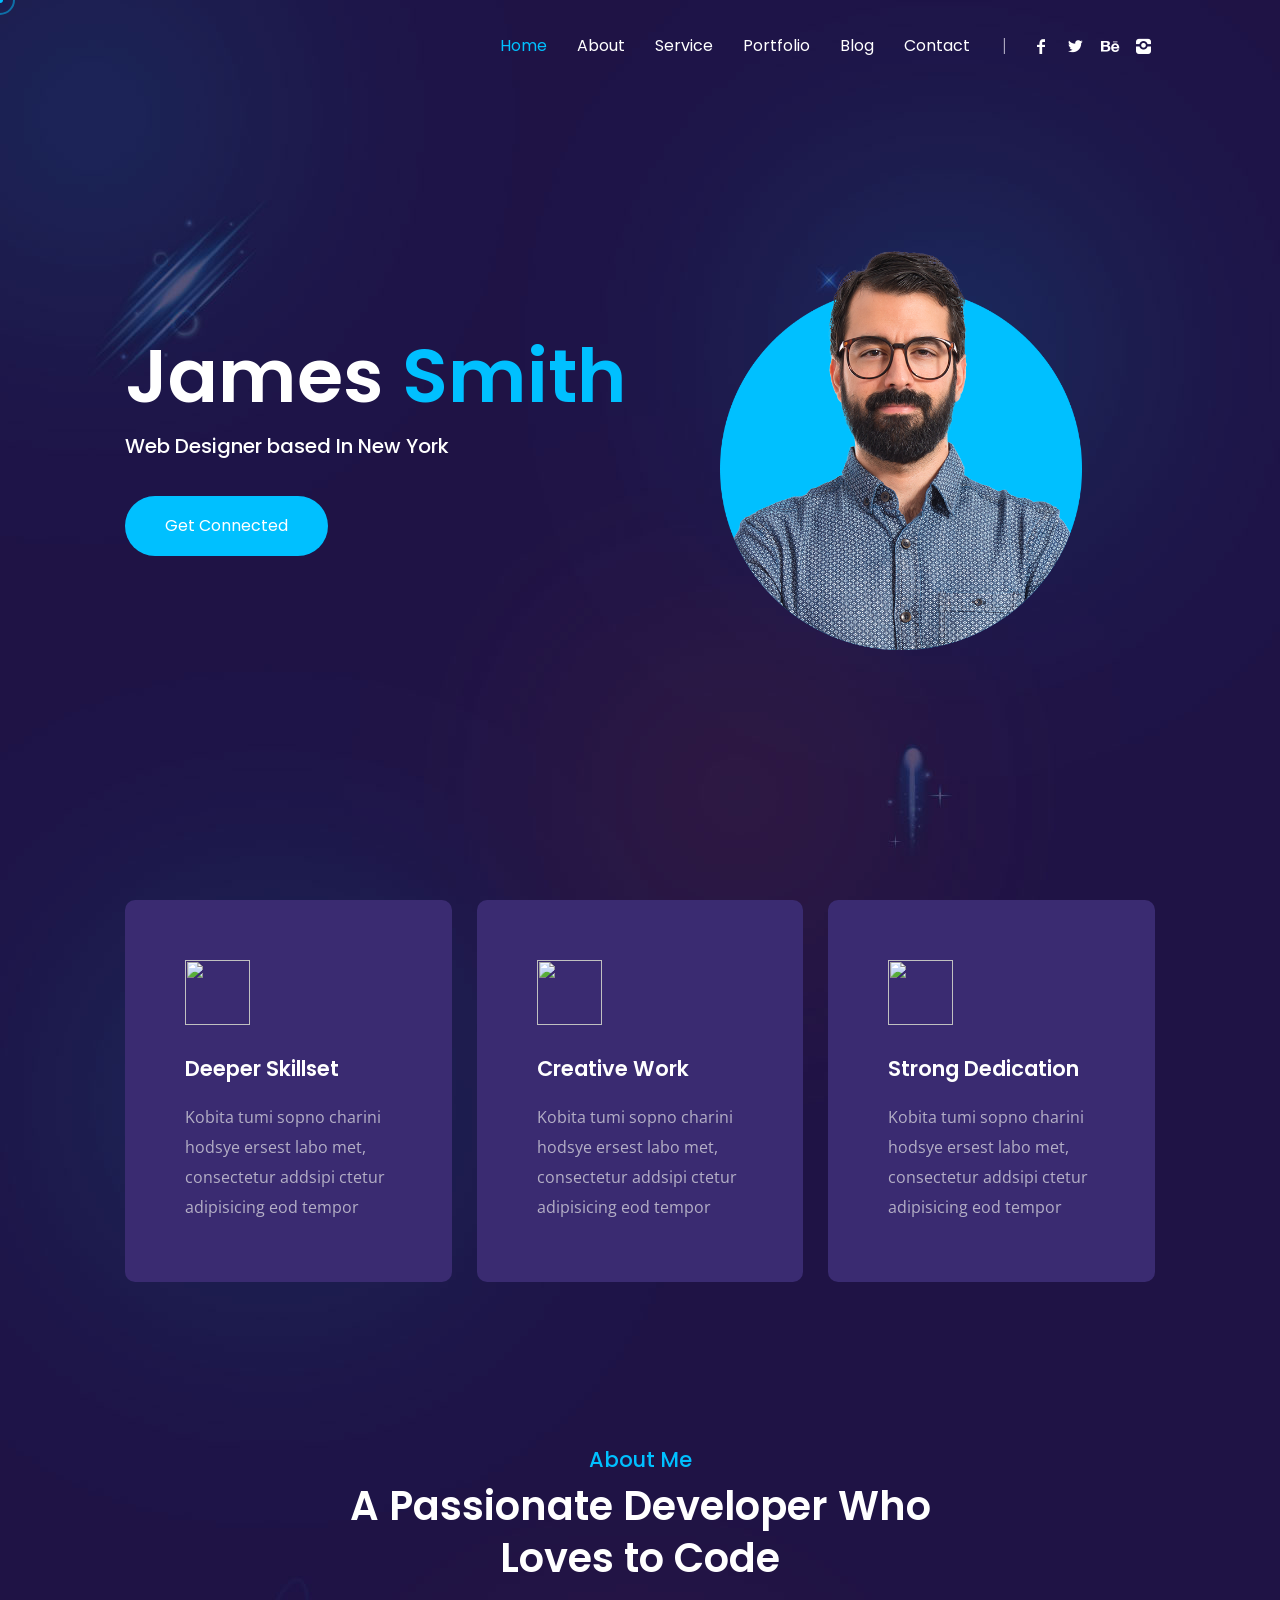
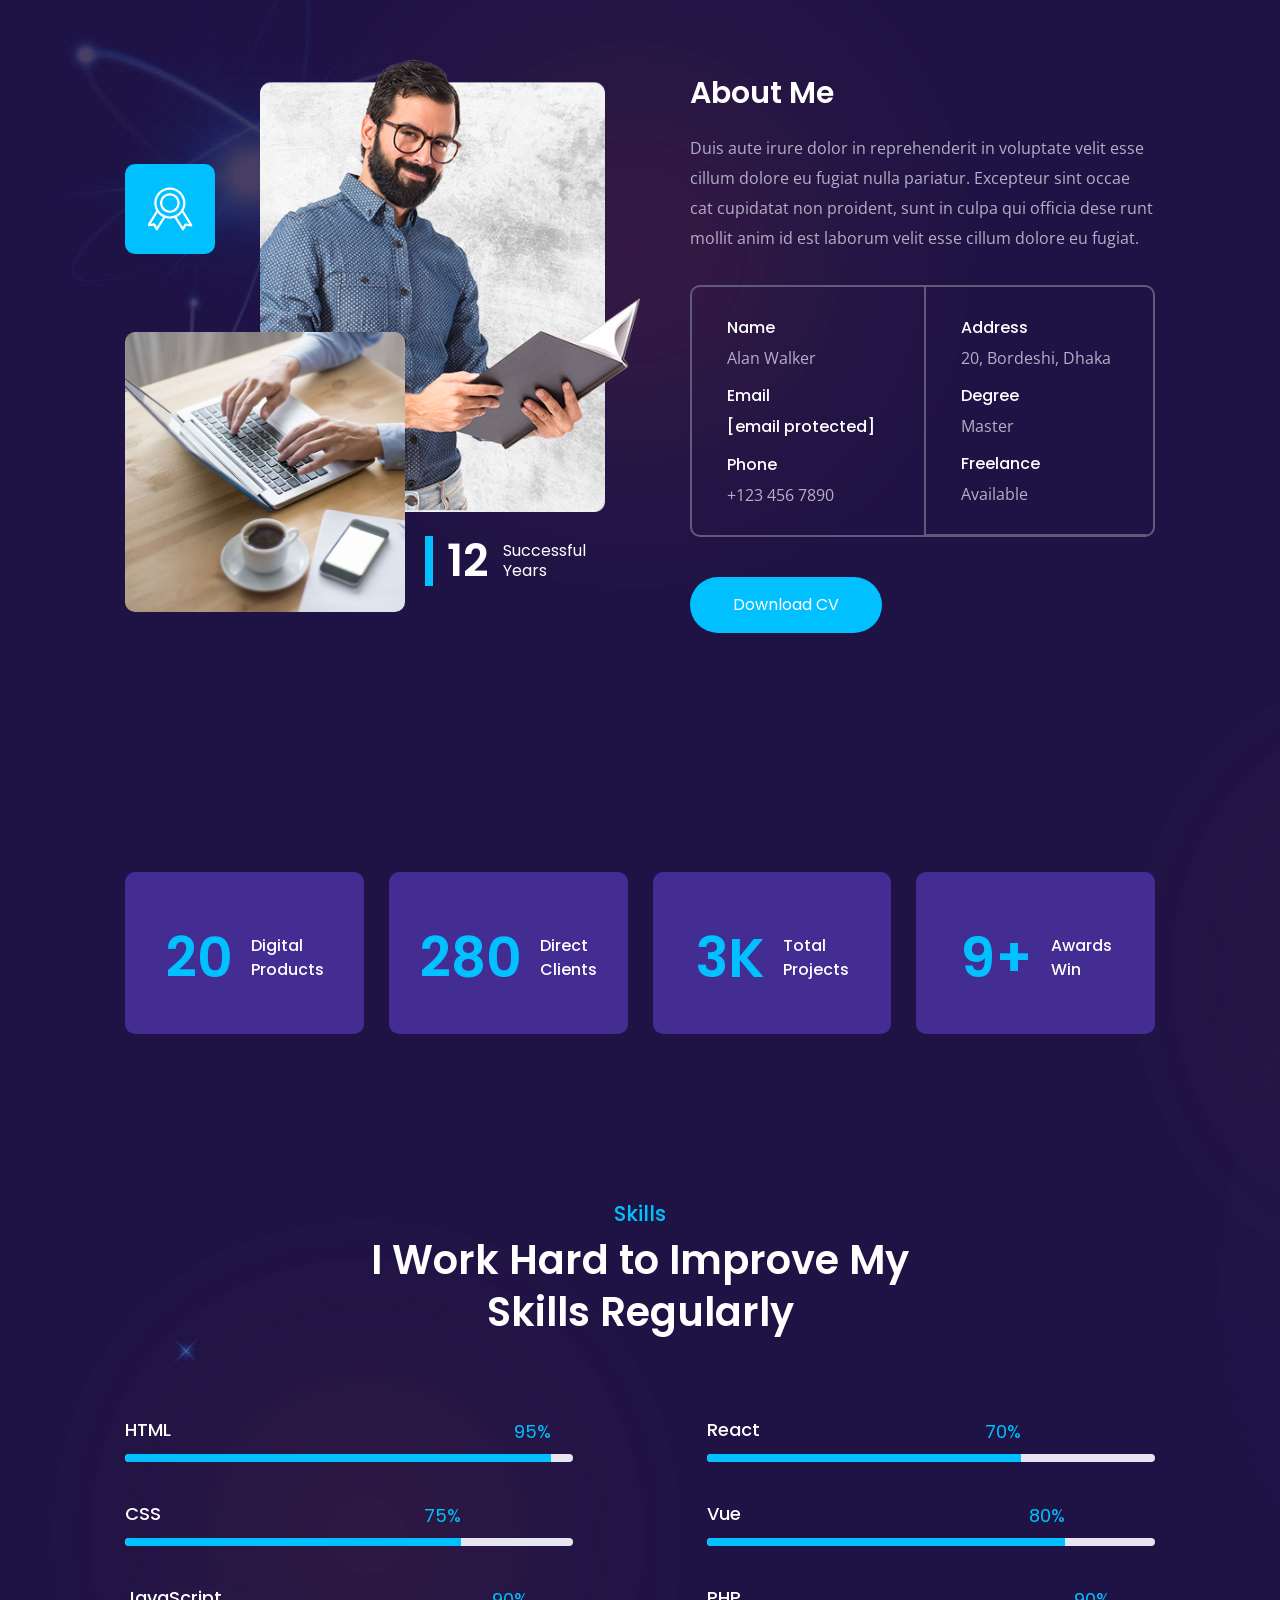
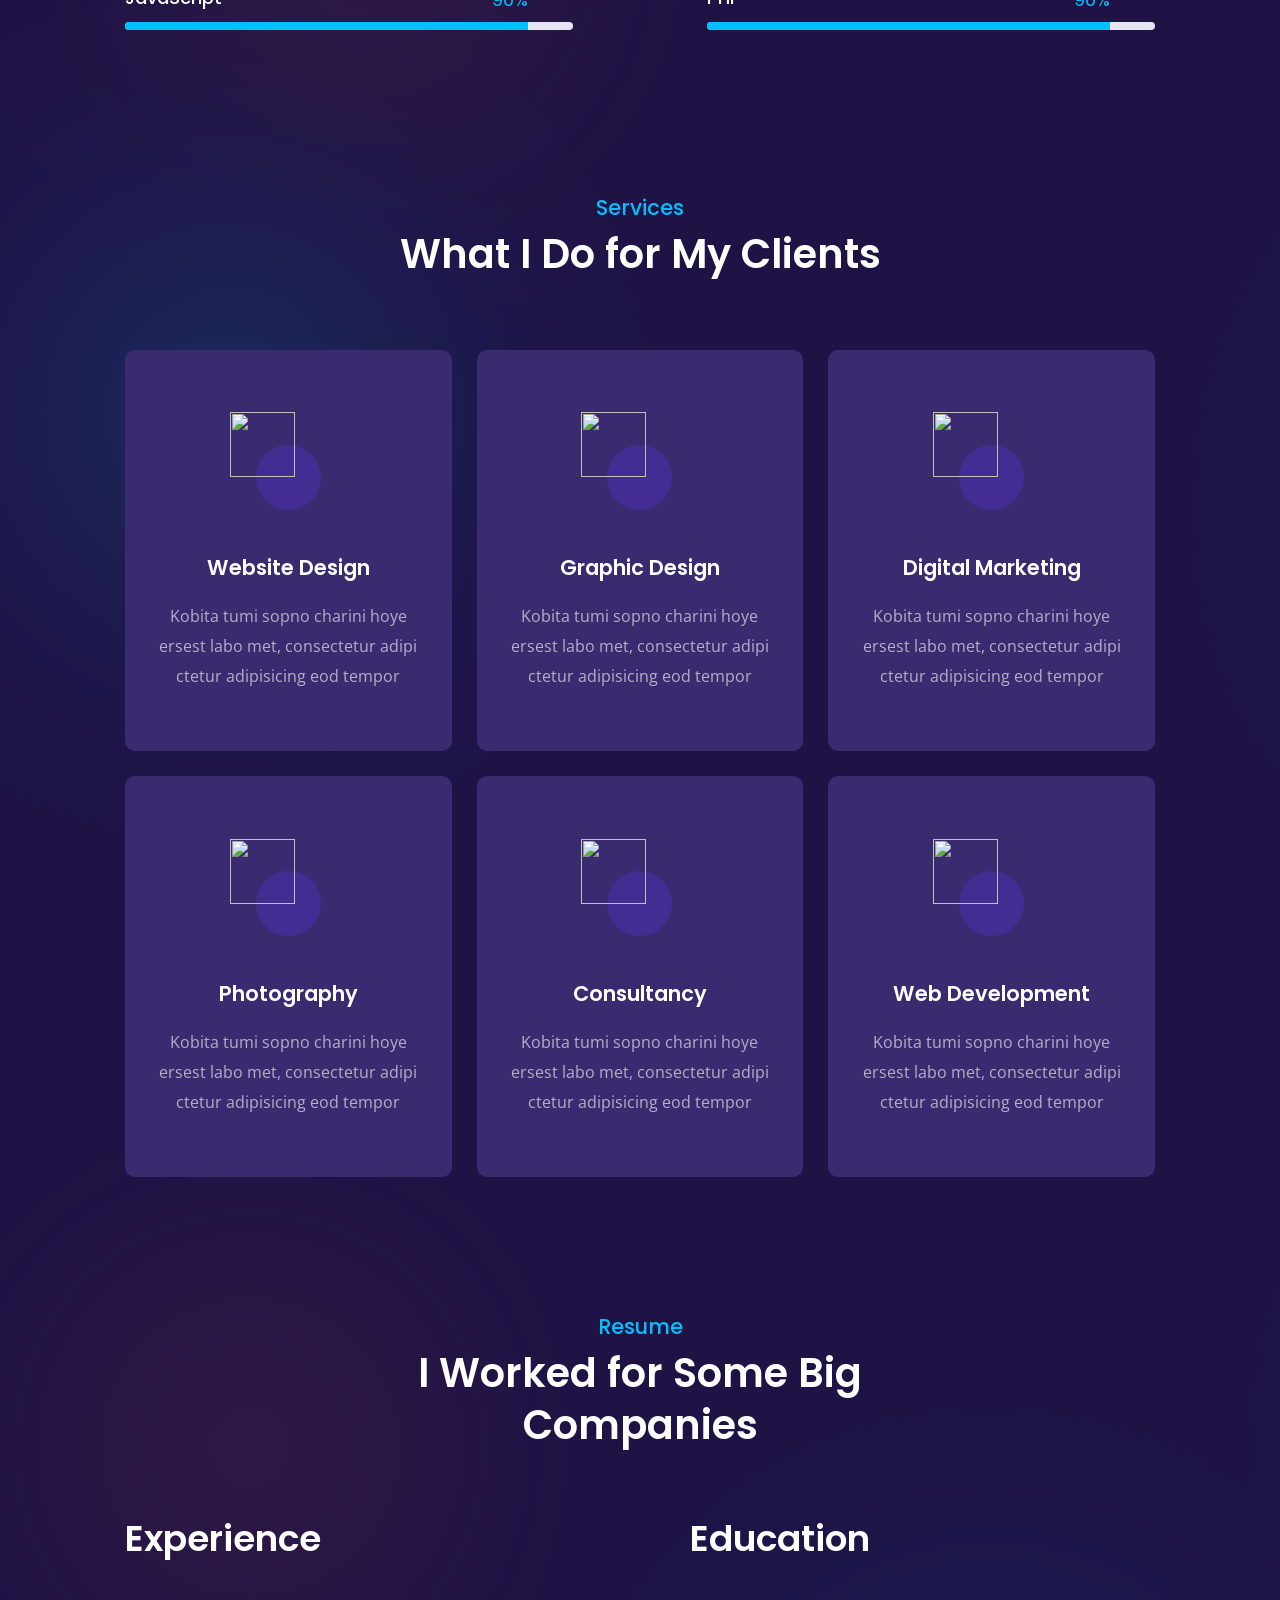
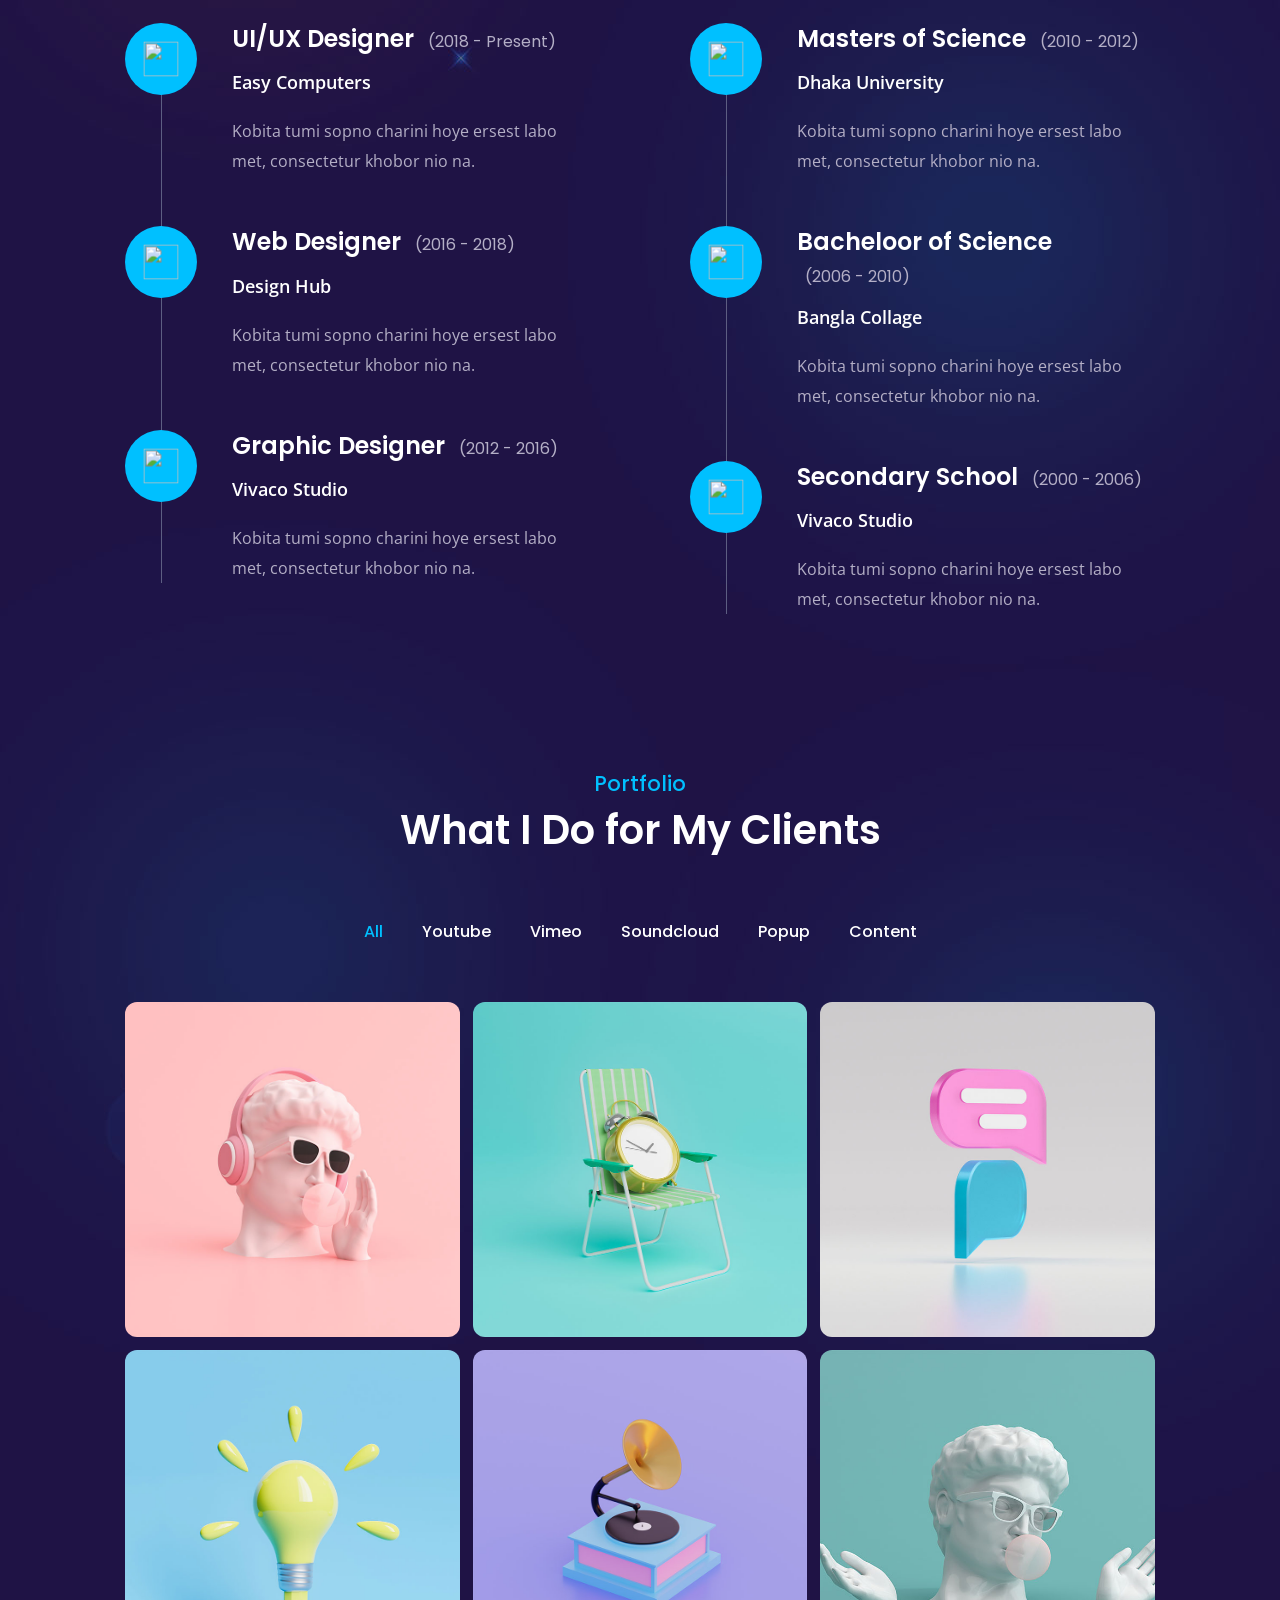
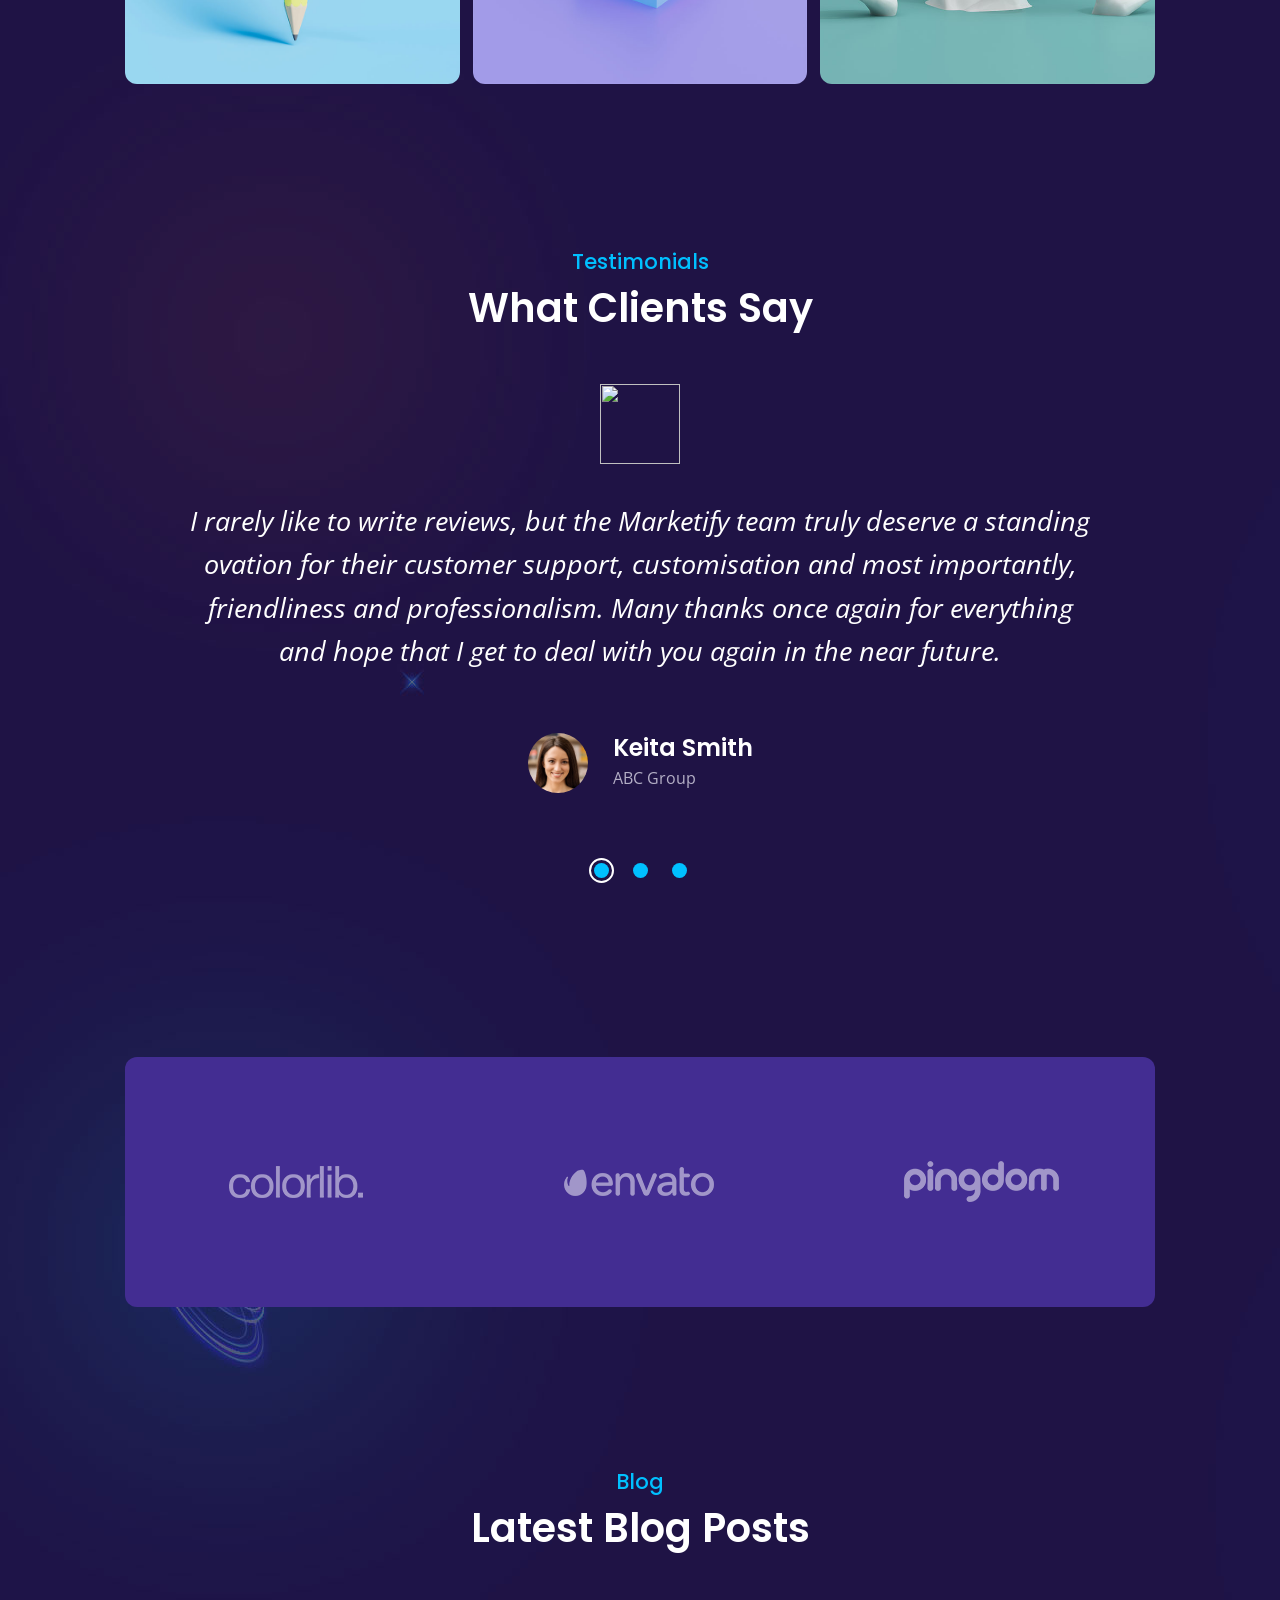
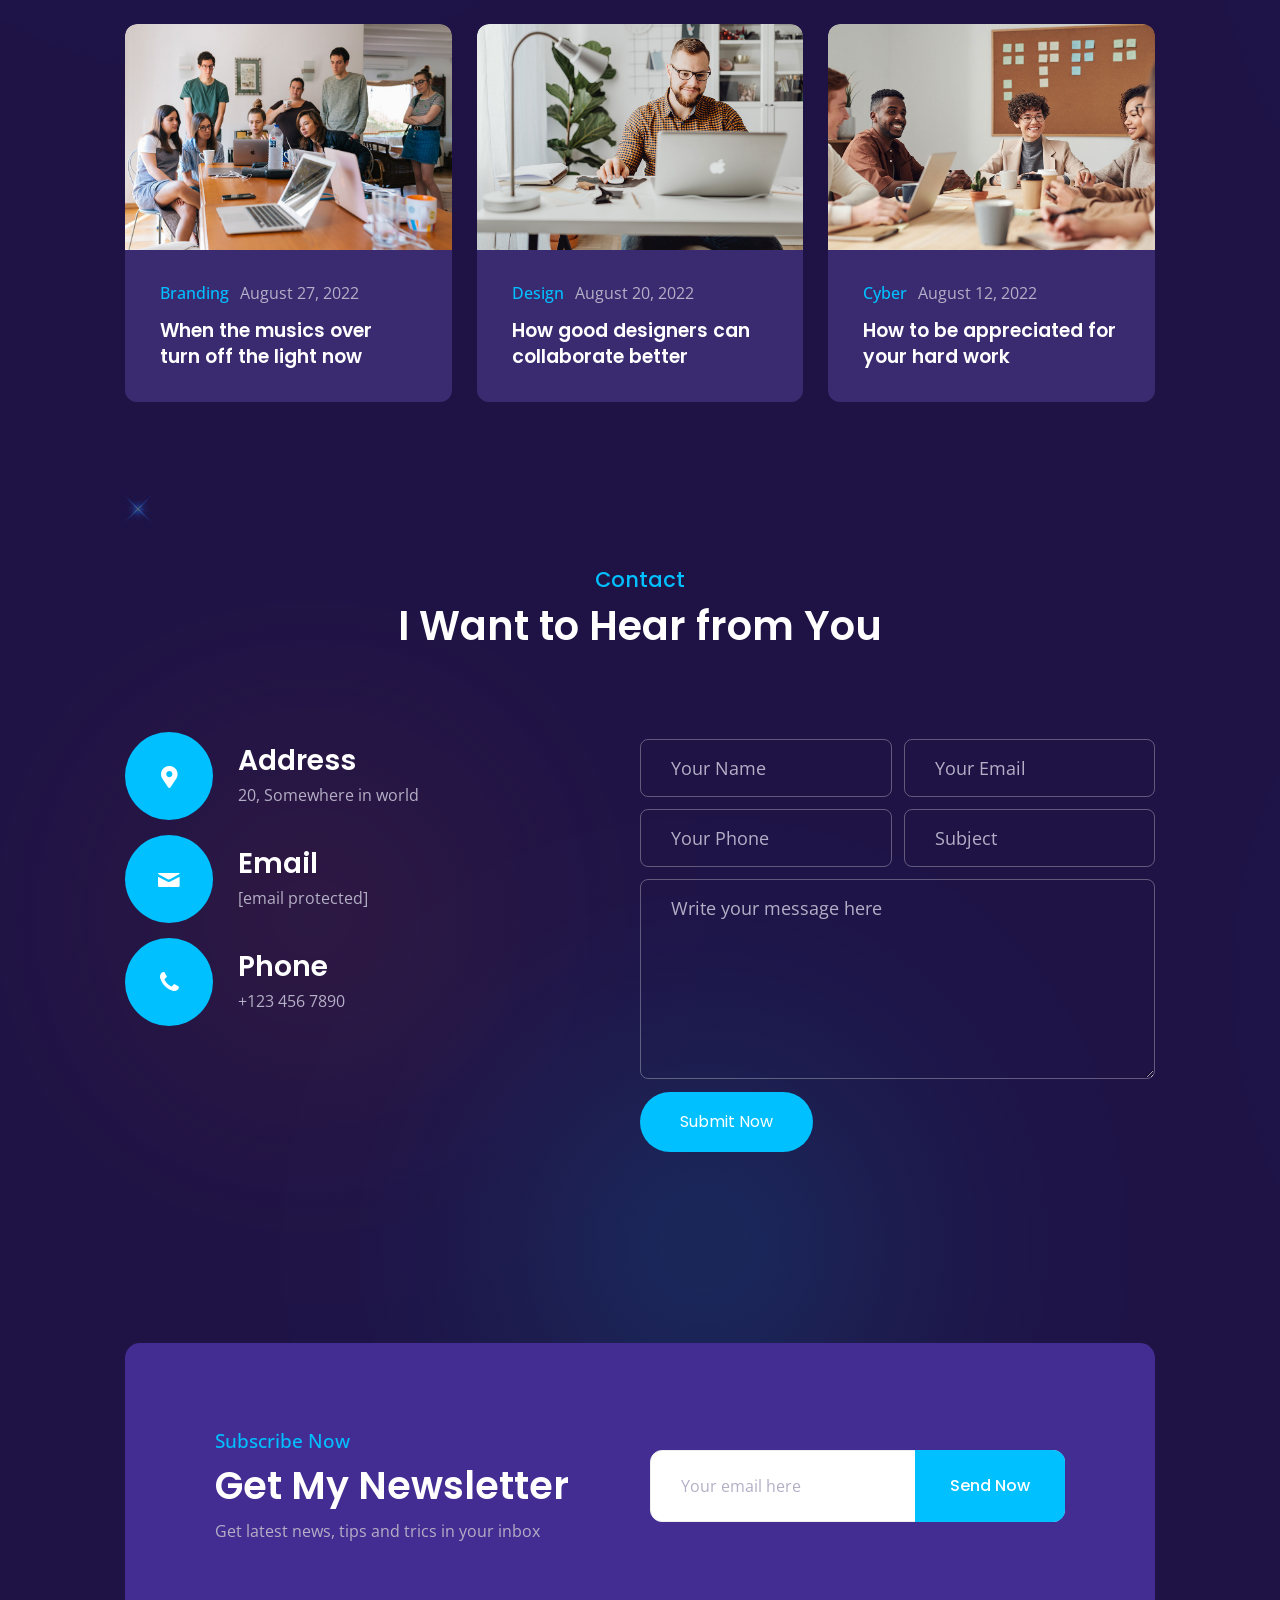
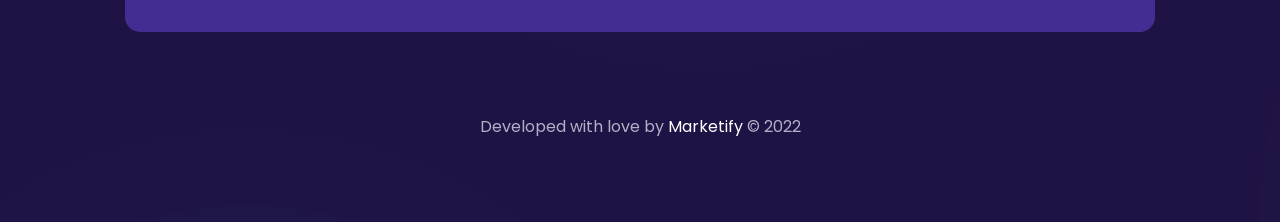
==== index.html @ 2216ce73 "initial project" ====
<!DOCTYPE html>
<!--[if lt IE 7 ]><html class="ie ie6" lang="en"> <![endif]-->
<!--[if IE 7 ]><html class="ie ie7" lang="en"> <![endif]-->
<!--[if IE 8 ]><html class="ie ie8" lang="en"> <![endif]-->
<!--[if (gte IE 9)|!(IE)]><!--><html lang="en"> <!--<![endif]-->

<!-- Mirrored from marketifythemes.net/html/foliox/ by HTTrack Website Copier/3.x [XR&CO'2014], Fri, 09 Dec 2022 00:40:22 GMT -->
<head>
<meta http-equiv="Content-Type" content="text/html; charset=utf-8" />
<meta name="description" content="Name of your web site">
<meta name="author" content="Marketify">
<meta name="viewport" content="width=device-width, initial-scale=1, maximum-scale=1">
<title>Foliox</title>

<link href="https://fonts.googleapis.com/css2?family=Poppins:ital,wght@0,100;0,200;0,300;0,400;0,500;0,600;0,700;0,800;0,900;1,100;1,200;1,300;1,400;1,500;1,600;1,700;1,800;1,900&amp;display=swap" rel="stylesheet">
<link href="https://fonts.googleapis.com/css2?family=Open+Sans:ital,wght@0,300;0,400;0,500;0,600;0,700;0,800;1,300;1,400;1,500;1,600;1,700;1,800&amp;display=swap" rel="stylesheet">
<link rel="stylesheet" type="text/css" href="css/plugins.css" />
<link rel="stylesheet" type="text/css" href="css/style.css" />
<!--[if lt IE 9]> <script type="text/javascript" src="js/modernizr.custom.js"></script> <![endif]-->

</head>
<body>

<div id="preloader">
<div class="loader_line"></div>
</div>


<div class="foliox_tm_all_wrap" data-magic-cursor="show">

<div class="foliox_tm_mobile_menu">
<div class="mobile_menu_inner">
<div class="mobile_in">
<div class="logo">
<a href="#"><img src="img/logo/logo.png" alt="" /></a>
</div>
<div class="trigger">
<div class="hamburger hamburger--slider">
<div class="hamburger-box">
<div class="hamburger-inner"></div>
</div>
</div>
</div>
</div>
</div>
<div class="dropdown">
<div class="dropdown_inner">
<ul class="anchor_nav">
<li class="current"><a href="#home">Home</a></li>
<li><a href="#about">About</a></li>
<li><a href="#portfolio">Portfolio</a></li>
<li><a href="#service">Service</a></li>
<li><a href="#blog">Blog</a></li>
<li><a href="#contact">Contact</a></li>
</ul>
</div>
</div>
</div>


<div class="foliox_tm_header">
<div class="container">
<div class="inner">
<div class="logo">
<a class="anchor" href="#home"><img src="img/logo/logo.png" alt="" /></a>
</div>
<div class="details">
<div class="menu">
<ul class="anchor_nav">
<li class="current"><a href="#home">Home</a></li>
<li><a href="#about">About</a></li>
<li><a href="#service">Service</a></li>
<li><a href="#portfolio">Portfolio</a></li>
<li><a href="#blog">Blog</a></li>
<li><a href="#contact">Contact</a></li>
</ul>
</div>
<div class="social">
<ul>
<li><a href="#"><i class="icon-facebook-1"></i></a></li>
<li><a href="#"><i class="icon-twitter-1"></i></a></li>
<li><a href="#"><i class="icon-behance-2"></i></a></li>
<li><a href="#"><i class="icon-instagram-1"></i></a></li>
</ul>
</div>
</div>
</div>
</div>
</div>


<div class="foliox_tm_section" id="home">
<div class="foliox_tm_hero">
<div class="container">
<div class="content">
<div class="left">
<h3 class="name">James <span>Smith</span></h3>
<p class="job">Web Designer based In New York</p>
<div class="foliox_tm_button">
<a class="anchor" href="#contact"><span>Get Connected</span></a>
</div>
</div>
<div class="right">
<img class="tilt-effect" src="img/hero/avatar.png" alt="" />
</div>
</div>
</div>
</div>
</div>


<div class="foliox_tm_section">
<div class="foliox_tm_features">
<div class="container">
<div class="list">
<ul>
<li class="wow fadeInUp" data-wow-duration="1s">
<div class="list_inner tilt-effect">
<img class="svg" src="img/svg/setting.svg" alt="" />
<h3 class="title">Deeper Skillset</h3>
<p class="text">Kobita tumi sopno charini hodsye ersest labo met, consectetur addsipi ctetur adipisicing eod tempor</p>
</div>
</li>
<li class="wow fadeInUp" data-wow-duration="1s" data-wow-delay="0.2s">
<div class="list_inner tilt-effect">
<img class="svg" src="img/svg/case.svg" alt="" />
<h3 class="title">Creative Work</h3>
<p class="text">Kobita tumi sopno charini hodsye ersest labo met, consectetur addsipi ctetur adipisicing eod tempor</p>
</div>
</li>
<li class="wow fadeInUp" data-wow-duration="1s" data-wow-delay="0.4s">
<div class="list_inner tilt-effect">
<img class="svg" src="img/svg/diamond.svg" alt="" />
<h3 class="title">Strong Dedication</h3>
<p class="text">Kobita tumi sopno charini hodsye ersest labo met, consectetur addsipi ctetur adipisicing eod tempor</p>
</div>
</li>
</ul>
</div>
</div>
</div>
</div>


<div class="foliox_tm_section" id="about">
<div class="foliox_tm_about">
<div class="container">
<div class="foliox_tm_main_title">
<span>About Me</span>
<h3>A Passionate Developer Who Loves to Code</h3>
</div>
<div class="wrapper">
<div class="left">
<div class="big_image">
<img class="tilt-effect" src="img/about/1.png" alt="" />
<div class="small_image">
<div class="in">
<img src="img/thumbs/1-1.jpg" alt="" />
<div class="main tilt-effect" data-img-url="img/about/2.jpg"></div>
</div>
</div>
<span class="badge"><img class="svg" src="img/svg/ribbon.svg" alt="" /></span>
<div class="experience">
<div class="inner">
<h3>12</h3>
<span>Successful<br />Years</span>
</div>
</div>
</div>
</div>
<div class="right">
<h3 class="title">About Me</h3>
<p class="text">Duis aute irure dolor in reprehenderit in voluptate velit esse cillum dolore eu fugiat nulla pariatur. Excepteur sint occae cat cupidatat non proident, sunt in culpa qui officia dese runt mollit anim id est laborum velit esse cillum dolore eu fugiat.</p>
<div class="list">
<ul>
<li>
<ul class="item">
<li>
<span>Name</span>
<p>Alan Walker</p>
</li>
<li>
<span>Email</span>
<p><a href="#"><span class="__cf_email__" data-cfemail="29414c454546694f4645404651074a4644">[email&#160;protected]</span></a></p>
</li>
<li>
<span>Phone</span>
<p>+123 456 7890</p>
</li>
</ul>
</li>
<li>
<ul class="item">
<li>
<span>Address</span>
<p>20, Bordeshi, Dhaka</p>
</li>
<li>
<span>Degree</span>
<p>Master</p>
</li>
<li>
<span>Freelance</span>
<p>Available</p>
</li>
</ul>
</li>
</ul>
</div>
<div class="foliox_tm_button">
<a href="img/cv/1.jpg" download><span>Download CV</span></a>
</div>
</div>
</div>
</div>
</div>
</div>


<div class="foliox_tm_section">
<div class="foliox_tm_counter">
<div class="container">
<div class="counter_list">
<ul>
<li>
<div class="list_inner tilt-effect">
<h3><span class="tm_counter" data-from="0" data-to="20" data-speed="2000">0</span></h3>
<span class="title">Digital Products</span>
</div>
</li>
<li>
<div class="list_inner tilt-effect">
<h3><span class="tm_counter" data-from="0" data-to="280" data-speed="2000">0</span></h3>
<span class="title">Direct Clients</span>
</div>
</li>
<li>
<div class="list_inner tilt-effect">
<h3><span class="tm_counter" data-from="0" data-to="3" data-speed="2000">0</span>K</h3>
<span class="title">Total Projects</span>
</div>
</li>
<li>
<div class="list_inner tilt-effect">
<h3><span class="tm_counter" data-from="0" data-to="9" data-speed="2000">0</span>+</h3>
<span class="title">Awards Win</span>
</div>
</li>
</ul>
</div>
</div>
</div>
</div>


<div class="foliox_tm_section">
<div class="foliox_tm_skills">
<div class="container">
<div class="foliox_tm_main_title">
<span>Skills</span>
<h3>I Work Hard to Improve My Skills Regularly</h3>
</div>
<div class="list">
<div class="left">
<div class="dodo_progress wow fadeInUp" data-wow-duration="1s">
<div class="progress_inner" data-value="95">
<span><span class="label">HTML</span><span class="number">95%</span></span>
<div class="background"><div class="bar"><div class="bar_in"></div></div></div>
</div>
<div class="progress_inner" data-value="75">
<span><span class="label">CSS</span><span class="number">75%</span></span>
<div class="background"><div class="bar"><div class="bar_in"></div></div></div>
</div>
<div class="progress_inner" data-value="90">
<span><span class="label">JavaScript</span><span class="number">90%</span></span>
<div class="background"><div class="bar"><div class="bar_in"></div></div></div>
</div>
</div>
</div>
<div class="right">
<div class="dodo_progress wow fadeInUp" data-wow-duration="1s">
<div class="progress_inner" data-value="70">
<span><span class="label">React</span><span class="number">70%</span></span>
<div class="background"><div class="bar"><div class="bar_in"></div></div></div>
</div>
<div class="progress_inner" data-value="80">
<span><span class="label">Vue</span><span class="number">80%</span></span>
<div class="background"><div class="bar"><div class="bar_in"></div></div></div>
</div>
<div class="progress_inner" data-value="90">
<span><span class="label">PHP</span><span class="number">90%</span></span>
<div class="background"><div class="bar"><div class="bar_in"></div></div></div>
</div>
</div>
</div>
</div>
</div>
</div>
</div>


<div class="foliox_tm_section" id="service">
<div class="foliox_tm_services">
<div class="container">
<div class="foliox_tm_main_title">
<span>Services</span>
<h3>What I Do for My Clients</h3>
</div>
<div class="list">
<ul>
<li class="wow fadeInUp" data-wow-duration="1s">
<div class="list_inner tilt-effect">
<span class="icon"><img class="svg" src="img/svg/monitor.svg" alt="" /></span>
<h3 class="title">Website Design</h3>
<p class="text">Kobita tumi sopno charini hoye ersest labo met, consectetur adipi ctetur adipisicing eod tempor</p>
</div>
</li>
<li class="wow fadeInUp" data-wow-duration="1s" data-wow-delay="0.2s">
<div class="list_inner tilt-effect">
<span class="icon"><img class="svg" src="img/svg/anchor.svg" alt="" /></span>
<h3 class="title">Graphic Design</h3>
<p class="text">Kobita tumi sopno charini hoye ersest labo met, consectetur adipi ctetur adipisicing eod tempor</p>
</div>
</li>
<li class="wow fadeInUp" data-wow-duration="1s" data-wow-delay="0.4s">
<div class="list_inner tilt-effect">
<span class="icon"><img class="svg" src="img/svg/bar.svg" alt="" /></span>
<h3 class="title">Digital Marketing</h3>
<p class="text">Kobita tumi sopno charini hoye ersest labo met, consectetur adipi ctetur adipisicing eod tempor</p>
</div>
</li>
<li class="wow fadeInUp" data-wow-duration="1s">
<div class="list_inner tilt-effect">
<span class="icon"><img class="svg" src="img/svg/aim.svg" alt="" /></span>
<h3 class="title">Photography</h3>
<p class="text">Kobita tumi sopno charini hoye ersest labo met, consectetur adipi ctetur adipisicing eod tempor</p>
</div>
</li>
<li class="wow fadeInUp" data-wow-duration="1s" data-wow-delay="0.2s">
<div class="list_inner tilt-effect">
<span class="icon"><img class="svg" src="img/svg/avatar.svg" alt="" /></span>
<h3 class="title">Consultancy</h3>
<p class="text">Kobita tumi sopno charini hoye ersest labo met, consectetur adipi ctetur adipisicing eod tempor</p>
</div>
</li>
<li class="wow fadeInUp" data-wow-duration="1s" data-wow-delay="0.4s">
<div class="list_inner tilt-effect">
<span class="icon"><img class="svg" src="img/svg/code.svg" alt="" /></span>
<h3 class="title">Web Development</h3>
<p class="text">Kobita tumi sopno charini hoye ersest labo met, consectetur adipi ctetur adipisicing eod tempor</p>
</div>
</li>
</ul>
</div>
</div>
</div>
</div>


<div class="foliox_tm_section">
<div class="foliox_tm_resume">
<div class="container">
<div class="foliox_tm_main_title">
<span>Resume</span>
<h3>I Worked for Some Big Companies</h3>
</div>
<div class="wrapper">
<div class="left">
<div class="title">
<h3>Experience</h3>
</div>
<div class="resume_list">
<ul>
<li class="wow fadeInUp" data-wow-duration="1s">
<div class="list_inner">
<span class="icon"><img class="svg" src="img/svg/case-2.svg" alt="" /></span>
<div class="resume_title">
<h3>UI/UX Designer <span>(2018 - Present)</span></h3>
<span class="company">Easy Computers</span>
</div>
<p class="text">Kobita tumi sopno charini hoye ersest labo met, consectetur khobor nio na.</p>
</div>
</li>
<li class="wow fadeInUp" data-wow-duration="1s" data-wow-delay="0.2s">
<div class="list_inner">
<span class="icon"><img class="svg" src="img/svg/case-2.svg" alt="" /></span>
<div class="resume_title">
<h3>Web Designer <span>(2016 - 2018)</span></h3>
<span class="company">Design Hub</span>
</div>
<p class="text">Kobita tumi sopno charini hoye ersest labo met, consectetur khobor nio na.</p>
</div>
</li>
<li class="wow fadeInUp" data-wow-duration="1s" data-wow-delay="0.4s">
<div class="list_inner">
<span class="icon"><img class="svg" src="img/svg/case-2.svg" alt="" /></span>
<div class="resume_title">
<h3>Graphic Designer <span>(2012 - 2016)</span></h3>
<span class="company">Vivaco Studio</span>
</div>
<p class="text">Kobita tumi sopno charini hoye ersest labo met, consectetur khobor nio na.</p>
</div>
</li>
</ul>
</div>
</div>
<div class="right">
<div class="title">
<h3>Education</h3>
</div>
<div class="resume_list">
<ul>
<li class="wow fadeInUp" data-wow-duration="1s">
<div class="list_inner">
<span class="icon"><img class="svg" src="img/svg/degree.svg" alt="" /></span>
<div class="resume_title">
<h3>Masters of Science <span>(2010 - 2012)</span></h3>
<span class="company">Dhaka University</span>
</div>
<p class="text">Kobita tumi sopno charini hoye ersest labo met, consectetur khobor nio na.</p>
</div>
</li>
<li class="wow fadeInUp" data-wow-duration="1s" data-wow-delay="0.2s">
<div class="list_inner">
<span class="icon"><img class="svg" src="img/svg/degree.svg" alt="" /></span>
<div class="resume_title">
<h3>Bacheloor of Science <span>(2006 - 2010)</span></h3>
<span class="company">Bangla Collage</span>
</div>
<p class="text">Kobita tumi sopno charini hoye ersest labo met, consectetur khobor nio na.</p>
</div>
</li>
<li class="wow fadeInUp" data-wow-duration="1s" data-wow-delay="0.4s">
<div class="list_inner">
<span class="icon"><img class="svg" src="img/svg/degree.svg" alt="" /></span>
<div class="resume_title">
<h3>Secondary School <span>(2000 - 2006)</span></h3>
<span class="company">Vivaco Studio</span>
</div>
<p class="text">Kobita tumi sopno charini hoye ersest labo met, consectetur khobor nio na.</p>
</div>
</li>
</ul>
</div>
</div>
</div>
</div>
</div>
</div>


<div class="foliox_tm_section" id="portfolio">
<div class="foliox_tm_portfolio">
<div class="container">
<div class="foliox_tm_main_title">
<span>Portfolio</span>
<h3>What I Do for My Clients</h3>
</div>
<div class="portfolio_filter">
<ul>
<li><a href="#" class="current" data-filter="*">All</a></li>
<li><a href="#" data-filter=".youtube">Youtube</a></li>
<li><a href="#" data-filter=".vimeo">Vimeo</a></li>
<li><a href="#" data-filter=".soundcloud">Soundcloud</a></li>
<li><a href="#" data-filter=".popup">Popup</a></li>
<li><a href="#" data-filter=".content">Content</a></li>
</ul>
</div>
<div class="portfolio_list wow fadeInUp" data-wow-duration="1s" data-wow-delay="0.2s">
<ul class="gallery_zoom">
<li class="youtube">
<div class="list_inner tilt-effect">
<div class="image">
<img src="img/thumbs/1-1.jpg" alt="" />
<div class="main" data-img-url="img/portfolio/1.jpg"></div>
</div>
<div class="details">
<h3>Axe Droow</h3>
<span>Youtube</span>
</div>
<a class="foliox_tm_full_link popup-youtube" href="https://www.youtube.com/watch?v=7e90gBu4pas"></a>
</div>
</li>
<li class="vimeo">
<div class="list_inner tilt-effect">
<div class="image">
<img src="img/thumbs/1-1.jpg" alt="" />
<div class="main" data-img-url="img/portfolio/2.jpg"></div>
</div>
<div class="details">
<h3>Mockup Clock</h3>
<span>Vimeo</span>
</div>
<a class="foliox_tm_full_link popup-vimeo" href="https://vimeo.com/337293658"></a>
</div>
</li>
<li class="soundcloud">
<div class="list_inner tilt-effect">
<div class="image">
<img src="img/thumbs/1-1.jpg" alt="" />
<div class="main" data-img-url="img/portfolio/3.jpg"></div>
</div>
<div class="details">
<h3>Afra Porter</h3>
<span>Soundcloud</span>
</div>
<a class="foliox_tm_full_link soundcloude_link mfp-iframe audio" href="https://w.soundcloud.com/player/?url=https%3A//api.soundcloud.com/tracks/471954807&amp;color=%23ff5500&amp;auto_play=true&amp;hide_related=false&amp;show_comments=true&amp;show_user=true&amp;show_reposts=false&amp;show_teaser=true&amp;visual=true"></a>
</div>
</li>
<li class="popup">
<div class="list_inner tilt-effect">
<div class="image">
<img src="img/thumbs/1-1.jpg" alt="" />
<div class="main" data-img-url="img/portfolio/4.jpg"></div>
</div>
<div class="details">
<h3>Good Idea</h3>
<span>Popup</span>
</div>
<a class="foliox_tm_full_link zoom" href="img/portfolio/4.jpg"></a>
</div>
</li>
<li class="popup">
<div class="list_inner tilt-effect">
<div class="image">
<img src="img/thumbs/1-1.jpg" alt="" />
<div class="main" data-img-url="img/portfolio/5.jpg"></div>
</div>
<div class="details">
<h3>Magic Art</h3>
<span>Popup</span>
</div>
<a class="foliox_tm_full_link zoom" href="img/portfolio/5.jpg"></a>
</div>
</li>
<li class="content">
<div class="list_inner tilt-effect">
<div class="image">
<img src="img/thumbs/1-1.jpg" alt="" />
<div class="main" data-img-url="img/portfolio/6.jpg"></div>
</div>
<div class="details">
<h3>Creative Design</h3>
<span>Content</span>
</div>
<a class="foliox_tm_full_link portfolio_popup" href="#"></a>

<div class="hidden_content">
<div class="popup_details">
<div class="main_details">
<div class="textbox">
<p>We live in a world where we need to move quickly and iterate on our ideas as flexibly as possible.</p>
<p>Mockups are useful both for the creative phase of the project - for instance when you're trying to figure out your user flows or the proper visual hierarchy - and the production phase when they phase when they will represent the target product. Building mockups strikes the ideal balance ease of modification.</p>
</div>
<div class="detailbox">
<ul>
<li>
<span class="first">Client</span>
<span>Alvaro Morata</span>
</li>
<li>
<span class="first">Category</span>
<span><a href="#">Content</a></span>
</li>
<li>
<span class="first">Date</span>
<span>October 07, 2022</span>
</li>
</ul>
</div>
</div>
<div class="additional_images">
<ul>
<li>
<div class="list_inner">
<div class="my_image">
<img src="img/thumbs/4-2.jpg" alt="" />
<div class="main" data-img-url="img/portfolio/1.jpg"></div>
</div>
</div>
</li>
<li>
<div class="list_inner">
<div class="my_image">
<img src="img/thumbs/4-2.jpg" alt="" />
<div class="main" data-img-url="img/portfolio/2.jpg"></div>
</div>
</div>
</li>
<li>
<div class="list_inner">
<div class="my_image">
<img src="img/thumbs/4-2.jpg" alt="" />
<div class="main" data-img-url="img/portfolio/3.jpg"></div>
</div>
</div>
</li>
</ul>
</div>
</div>
</div>

</div>
</li>
</ul>
</div>
</div>
</div>
</div>


<div class="foliox_tm_section">
<div class="foliox_tm_testimonials">
<div class="container">
<div class="foliox_tm_main_title">
<span>Testimonials</span>
<h3>What Clients Say</h3>
</div>
<div class="list_wrapper">
<div class="total">
<div class="in wow fadeInUp" data-wow-duration="1s">
<ul class="owl-carousel owl-theme">
<li>
<div class="icon">
<img class="svg" src="img/svg/quote.svg" alt="" />
</div>
<div class="text">
<p>I rarely like to write reviews, but the Marketify team truly deserve a standing ovation for their customer support, customisation and most importantly, friendliness and professionalism. Many thanks once again for everything and hope that I get to deal with you again in the near future.</p>
</div>
<div class="short">
<div class="image">
<div class="main" data-img-url="img/testimonials/1.jpg"></div>
</div>
<div class="detail">
<h3>Keita Smith</h3>
<span>ABC Group</span>
</div>
</div>
</li>
<li>
<div class="icon">
<img class="svg" src="img/svg/quote.svg" alt="" />
</div>
<div class="text">
<p>Really the Code Quality, Customer Support, and design are awesome and its good support they are giving. They give an instant solution to our needs. Really awesome. I will strongly recommend to my friends. Simply amazing team and amazing theme! Thank you from United States of America!</p>
</div>
<div class="short">
<div class="image">
<div class="main" data-img-url="img/testimonials/2.jpg"></div>
</div>
<div class="detail">
<h3>Mike Anderson</h3>
<span>Vivaco Studio</span>
</div>
</div>
</li>
<li>
<div class="icon">
<img class="svg" src="img/svg/quote.svg" alt="" />
</div>
<div class="text">
<p>Loved the template design, documentation, customizability and the customer support from Marketify team! I am a noob in programming with very little knowledge about coding but the Marketify team helped me to launch my resume website successfully. Much recommended!</p>
</div>
<div class="short">
<div class="image">
<div class="main" data-img-url="img/testimonials/3.jpg"></div>
</div>
<div class="detail">
<h3>Alan Walker</h3>
<span>Web Designer</span>
</div>
</div>
</li>
</ul>
</div>
</div>
</div>
</div>
</div>
</div>


<div class="foliox_tm_section">
<div class="foliox_tm_partners">
<div class="container">
<div class="partners_list tilt-effect wow fadeInUp" data-wow-duration="1s">
<ul class="owl-carousel">
<li class="item">
<img src="img/partners/1.png" alt="" />
</li>
<li class="item">
<img src="img/partners/2.png" alt="" />
</li>
<li class="item">
<img src="img/partners/3.png" alt="" />
</li>
<li class="item">
<img src="img/partners/4.png" alt="" />
</li>
<li class="item">
<img src="img/partners/5.png" alt="" />
</li>
<li class="item">
<img src="img/partners/6.png" alt="" />
</li>
<li class="item">
<img src="img/partners/7.png" alt="" />
</li>
</ul>
</div>
</div>
</div>
</div>


<div class="foliox_tm_section" id="blog">
<div class="foliox_tm_news">
<div class="container">
<div class="foliox_tm_main_title">
<span>Blog</span>
<h3>Latest Blog Posts</h3>
</div>
<div class="news_list">
<ul>
<li class="wow fadeInUp" data-wow-duration="1s">
<div class="list_inner tilt-effect">
<div class="image">
<img src="img/thumbs/42-29.jpg" alt="" />
<div class="main" data-img-url="img/news/1.jpg"></div>
<a class="foliox_tm_full_link" href="#"></a>
</div>
<div class="details">
<div class="meta">
<p><a href="#">Branding</a> August 27, 2022</p>
</div>
<div class="title">
<h3><a href="#">When the musics over turn off the light now</a></h3>
</div>
</div>

<div class="news_hidden_details">
<div class="news_popup_informations">
<div class="text">
<p>Foliox is a leading web design agency with an award-winning design team that creates innovative, effective websites that capture your brand, improve your conversion rates, and maximize your revenue to help grow your business and achieve your goals.</p>
<p>In today’s digital world, your website is the first interaction consumers have with your business. That's why almost 95 percent of a user’s first impression relates to web design. It’s also why web design services can have an immense impact on your company’s bottom line.</p>
<p>That’s why more companies are not only reevaluating their website’s design but also partnering with Foliox, the web design agency that’s driven more than $2.4 billion in revenue for its clients. With over 50 web design awards under our belt, we're confident we can design a custom website that drives sales for your unique business.</p>
</div>
</div>
</div>

</div>
</li>
<li class="wow fadeInUp" data-wow-duration="1s" data-wow-delay="0.2s">
<div class="list_inner tilt-effect">
<div class="image">
<img src="img/thumbs/42-29.jpg" alt="" />
<div class="main" data-img-url="img/news/2.jpg"></div>
<a class="foliox_tm_full_link" href="#"></a>
</div>
<div class="details">
<div class="meta">
<p><a href="#">Design</a> August 20, 2022</p>
</div>
<div class="title">
<h3><a href="#">How good designers can collaborate better</a></h3>
</div>
</div>

<div class="news_hidden_details">
<div class="news_popup_informations">
<div class="text">
<p>Foliox is a leading web design agency with an award-winning design team that creates innovative, effective websites that capture your brand, improve your conversion rates, and maximize your revenue to help grow your business and achieve your goals.</p>
<p>In today’s digital world, your website is the first interaction consumers have with your business. That's why almost 95 percent of a user’s first impression relates to web design. It’s also why web design services can have an immense impact on your company’s bottom line.</p>
<p>That’s why more companies are not only reevaluating their website’s design but also partnering with Foliox, the web design agency that’s driven more than $2.4 billion in revenue for its clients. With over 50 web design awards under our belt, we're confident we can design a custom website that drives sales for your unique business.</p>
</div>
</div>
</div>

</div>
</li>
<li class="wow fadeInUp" data-wow-duration="1s" data-wow-delay="0.4s">
<div class="list_inner tilt-effect">
<div class="image">
<img src="img/thumbs/42-29.jpg" alt="" />
<div class="main" data-img-url="img/news/3.jpg"></div>
<a class="foliox_tm_full_link" href="#"></a>
</div>
<div class="details">
<div class="meta">
<p><a href="#">Cyber</a> August 12, 2022</p>
</div>
<div class="title">
<h3><a href="#">How to be appreciated for your hard work</a></h3>
</div>
</div>

<div class="news_hidden_details">
<div class="news_popup_informations">
<div class="text">
<p>Foliox is a leading web design agency with an award-winning design team that creates innovative, effective websites that capture your brand, improve your conversion rates, and maximize your revenue to help grow your business and achieve your goals.</p>
<p>In today’s digital world, your website is the first interaction consumers have with your business. That's why almost 95 percent of a user’s first impression relates to web design. It’s also why web design services can have an immense impact on your company’s bottom line.</p>
<p>That’s why more companies are not only reevaluating their website’s design but also partnering with Foliox, the web design agency that’s driven more than $2.4 billion in revenue for its clients. With over 50 web design awards under our belt, we're confident we can design a custom website that drives sales for your unique business.</p>
</div>
</div>
</div>

</div>
</li>
</ul>
</div>
</div>
</div>
</div>


<div class="foliox_tm_section" id="contact">
<div class="foliox_tm_contact">
<div class="container">
<div class="foliox_tm_main_title">
<span>Contact</span>
<h3>I Want to Hear from You</h3>
</div>
<div class="contact_inner">
<div class="left wow fadeInLeft" data-wow-duration="1s">
<ul>
<li>
<div class="list_inner">
<div class="icon">
<i class="icon-location"></i>
</div>
<div class="short">
<h3>Address</h3>
<span>20, Somewhere in world</span>
</div>
</div>
</li>
<li>
<div class="list_inner">
<div class="icon">
<i class="icon-mail-1"></i>
</div>
<div class="short">
<h3>Email</h3>
<span><a href="#"><span class="__cf_email__" data-cfemail="c8a0ada4a4a788aca7aca7e6aba7a5">[email&#160;protected]</span></a></span>
</div>
</div>
</li>
<li>
<div class="list_inner">
<div class="icon">
<i class="icon-phone"></i>
</div>
<div class="short">
<h3>Phone</h3>
<span>+123 456 7890</span>
</div>
</div>
</li>
</ul>
</div>
<div class="right wow fadeInRight" data-wow-duration="1s">
<div class="fields">
<form action="https://marketifythemes.net/" method="post" class="contact_form" id="contact_form" autocomplete="off">
<div class="returnmessage" data-success="Your message has been received, We will contact you soon."></div>
<div class="empty_notice"><span>Please Fill Required Fields</span></div>
<div class="input_list">
<ul>
<li><input id="name" type="text" placeholder="Your Name" /></li>
<li><input id="email" type="text" placeholder="Your Email" /></li>
<li><input id="phone" type="number" placeholder="Your Phone" /></li>
<li><input id="subject" type="text" placeholder="Subject" /></li>
</ul>
</div>
<div class="message_area">
<textarea id="message" placeholder="Write your message here"></textarea>
</div>
<div class="foliox_tm_button">
<a id="send_message" href="#"><span>Submit Now</span></a>
</div>

</form>
</div>
</div>
</div>
</div>
</div>
</div>


<div class="foliox_tm_section">
<div class="foliox_tm_subscribe">
<div class="container">
<div class="inner tilt-effect">
<div class="left wow fadeInLeft" data-wow-duration="1s">
<span class="subtitle">Subscribe Now</span>
<h3 class="title">Get My Newsletter</h3>
<p class="text">Get latest news, tips and trics in your inbox</p>
</div>
<div class="right wow fadeInRight" data-wow-duration="1s">
<div class="field">
 <input type="text" placeholder="Your email here">
<input type="submit" value="Send Now" />
</div>
</div>
</div>
</div>
</div>
</div>


<div class="foliox_tm_section">
<div class="foliox_tm_copyright">
<div class="container">
<p class="wow fadeInUp" data-wow-duration="1s">Developed with love by <a href="https://themeforest.net/user/marketify/portfolio" target="_blank">Marketify</a> &copy; 2022</p>
</div>
</div>
</div>


<div class="mouse-cursor cursor-outer"></div>
<div class="mouse-cursor cursor-inner"></div>


<div class="progressbar">
<a href="#"><span class="text">To Top</span></a>
<span class="line"></span>
</div>

</div>


<script data-cfasync="false" src="../../cdn-cgi/scripts/5c5dd728/cloudflare-static/email-decode.min.js"></script><script src="js/jquery.js"></script>
<!--[if lt IE 10]> <script type="text/javascript" src="js/ie8.js"></script> <![endif]-->
<script src="js/plugins.js"></script>
<script src="js/init.js"></script>

</body>

<!-- Mirrored from marketifythemes.net/html/foliox/ by HTTrack Website Copier/3.x [XR&CO'2014], Fri, 09 Dec 2022 00:40:50 GMT -->
</html>
---- css/plugins.css ----
/*
This file is made by Marketify (2022)

01) BASE
02) FORM ELEMENTS
03) FONTELLO
04) SKELETON OR GRID
05) ANIMATION


*/

/*------------------------------------------------------------------*/
/*	BASE
/*------------------------------------------------------------------*/

html,
body,
div,
span,
applet,
object,
iframe,
h1,
h2,
h3,
h4,
h5,
h6,
p,
blockquote,
pre,
a,
abbr,
acronym,
address,
big,
cite,
code,
del,
dfn,
em,
font,
ins,
kbd,
q,
s,
samp,
small,
strike,
strong,
sub,
sup,
tt,
var,
b,
u,
i,
center,
dl,
dt,
dd,
ol,
ul,
li,
fieldset,
form,
label,
legend,
table,
caption,
tbody,
tfoot,
thead,
tr,
th,
td {
  background: transparent;
  border: 0;
  margin: 0;
  padding: 0;
  vertical-align: baseline;
  outline: none;
}

article,
aside,
details,
figcaption,
figure,
footer,
header,
hgroup,
nav,
section {
  display: block;
}

blockquote {
  quotes: none;
}

blockquote:before,
blockquote:after {
  content: "";
  content: none;
}
ul,
ol {
  margin: 0px;
}
ul li,
ol li {
  margin: 0px;
}
img {
  vertical-align: middle;
  max-width: 100%;
}
iframe {
  max-width: 100%;
}
del {
  text-decoration: line-through;
}
a,
i {
  border: none;
}
a:hover {
  text-decoration: none;
}

/*------------------------------------------------------------------*/
/*	FORM ELEMENTS
/*------------------------------------------------------------------*/

textarea {
  border-radius: 0;
  font-size: 18px;
  resize: vertical;
  font-family: "Open Sans", sans-serif;
  letter-spacing: 0;

  -webkit-box-sizing: border-box; /* Safari/Chrome, other WebKit */
  -moz-box-sizing: border-box; /* Firefox, other Gecko */
  -ms-box-sizing: border-box; /* IE 10 + */
  box-sizing: border-box; /* Opera/IE 8+ */

  line-height: 1.4;
  padding: 10px !important;
  width: 100%;
  border: 1px solid #eee;

  -webkit-transition: all 0.3s ease;
  -moz-transition: all 0.3s ease;
  -ms-transition: all 0.3s ease;
  -o-transition: all 0.3s ease;
  transition: all 0.3s ease;
}
input[type="text"],
input[type="password"],
input[type="datetime"],
input[type="datetime-local"],
input[type="date"],
input[type="month"],
input[type="time"],
input[type="week"],
input[type="number"],
input[type="email"],
input[type="url"],
input[type="search"],
input[type="tel"],
input[type="color"],
.uneditable-input {
  border-radius: 0;
  font-size: 18px;
  min-width: auto;
  letter-spacing: 0;

  -webkit-box-sizing: border-box; /* Safari/Chrome, other WebKit */
  -moz-box-sizing: border-box; /* Firefox, other Gecko */
  -ms-box-sizing: border-box; /* IE 10 + */
  box-sizing: border-box; /* Opera/IE 8+ */

  font-family: "Open Sans", sans-serif;

  line-height: 1.6;
  padding: 10px;
  height: 44px;
  vertical-align: middle;
  border: 1px solid #eee;

  -webkit-transition: all 0.3s ease;
  -moz-transition: all 0.3s ease;
  -ms-transition: all 0.3s ease;
  -o-transition: all 0.3s ease;
  transition: all 0.3s ease;
}

textarea:focus,
input[type="text"]:focus,
input[type="password"]:focus,
input[type="datetime"]:focus,
input[type="datetime-local"]:focus,
input[type="date"]:focus,
input[type="month"]:focus,
input[type="time"]:focus,
input[type="week"]:focus,
input[type="number"]:focus,
input[type="email"]:focus,
input[type="url"]:focus,
input[type="search"]:focus,
input[type="tel"]:focus,
input[type="color"]:focus,
.uneditable-input:focus {
  border-color: #ccc;
  background: #eee;
}

input[type="submit"] {
  padding: 13px 15px;
  height: 40px;
  line-height: 1;
  text-transform: uppercase;
  font-size: 18px;
  font-weight: 600;
  text-decoration: none;
  letter-spacing: 0;
  border: none;
  cursor: pointer;
  color: #fff;
  background: #777;

  -webkit-transition: all 0.3s ease;
  -moz-transition: all 0.3s ease;
  -ms-transition: all 0.3s ease;
  -o-transition: all 0.3s ease;
  transition: all 0.3s ease;
}
input[type="submit"]:hover {
  background: #444;
}
select {
  padding: 8px;
  border: 2px solid #eee;
}
input[type="button"] {
  cursor: pointer;
  -webkit-transition: all 0.3s ease;
  -moz-transition: all 0.3s ease;
  -ms-transition: all 0.3s ease;
  -o-transition: all 0.3s ease;
  transition: all 0.3s ease;
}

/*------------------------------------------------------------------*/
/*	03) FONTELLO
/*------------------------------------------------------------------*/

@font-face {
  font-family: "fontello";
  src: url("font/fontello3b7f.eot?26650032");
  src: url("font/fontello3b7f.eot?26650032#iefix") format("embedded-opentype"),
    url("font/fontello3b7f.woff2?26650032") format("woff2"), url("font/fontello3b7f.woff?26650032") format("woff"),
    url("font/fontello3b7f.ttf?26650032") format("truetype"),
    url("font/fontello3b7f.svg?26650032#fontello") format("svg");
  font-weight: normal;
  font-style: normal;
}
/* Chrome hack: SVG is rendered more smooth in Windozze. 100% magic, uncomment if you need it. */
/* Note, that will break hinting! In other OS-es font will be not as sharp as it could be */
/*
@media screen and (-webkit-min-device-pixel-ratio:0) {
  @font-face {
    font-family: 'fontello';
    src: url('../font/fontello.svg?26650032#fontello') format('svg');
  }
}
*/
[class^="icon-"]:before,
[class*=" icon-"]:before {
  font-family: "fontello";
  font-style: normal;
  font-weight: normal;
  speak: never;

  display: inline-block;
  text-decoration: inherit;
  width: 1em;
  margin-right: 0.2em;
  text-align: center;
  /* opacity: .8; */

  /* For safety - reset parent styles, that can break glyph codes*/
  font-variant: normal;
  text-transform: none;

  /* fix buttons height, for twitter bootstrap */
  line-height: 1em;

  /* Animation center compensation - margins should be symmetric */
  /* remove if not needed */
  margin-left: 0.2em;

  /* you can be more comfortable with increased icons size */
  /* font-size: 120%; */

  /* Font smoothing. That was taken from TWBS */
  -webkit-font-smoothing: antialiased;
  -moz-osx-font-smoothing: grayscale;

  /* Uncomment for 3D effect */
  /* text-shadow: 1px 1px 1px rgba(127, 127, 127, 0.3); */
}

.icon-wrench-1:before {
  content: "\e013";
} /* '' */
.icon-basket-circled:before {
  content: "\e014";
} /* '' */
.icon-folder:before {
  content: "\e015";
} /* '' */
.icon-doc-new-circled:before {
  content: "\e016";
} /* '' */
.icon-cogs:before {
  content: "\e020";
} /* '' */
.icon-wrench:before {
  content: "\e021";
} /* '' */
.icon-rss:before {
  content: "\e028";
} /* '' */
.icon-folder-open:before {
  content: "\e029";
} /* '' */
.icon-wrench-outline:before {
  content: "\e02f";
} /* '' */
.icon-calendar:before {
  content: "\e054";
} /* '' */
.icon-doc:before {
  content: "\e06c";
} /* '' */
.icon-trash-circled:before {
  content: "\e06d";
} /* '' */
.icon-doc-new:before {
  content: "\e07d";
} /* '' */
.icon-doc-circled:before {
  content: "\e07e";
} /* '' */
.icon-basket-2:before {
  content: "\e091";
} /* '' */
.icon-folder-circled:before {
  content: "\e09d";
} /* '' */
.icon-basket:before {
  content: "\e0c3";
} /* '' */
.icon-wrench-circled:before {
  content: "\e0c4";
} /* '' */
.icon-cog:before {
  content: "\e0e6";
} /* '' */
.icon-phone-circled:before {
  content: "\e0f3";
} /* '' */
.icon-phone:before {
  content: "\e0f4";
} /* '' */
.icon-cog-circled:before {
  content: "\e101";
} /* '' */
.icon-folder-close:before {
  content: "\e102";
} /* '' */
.icon-right-small:before {
  content: "\e800";
} /* '' */
.icon-down-dir:before {
  content: "\e801";
} /* '' */
.icon-up-dir:before {
  content: "\e802";
} /* '' */
.icon-left-dir:before {
  content: "\e803";
} /* '' */
.icon-right-dir:before {
  content: "\e804";
} /* '' */
.icon-down-open:before {
  content: "\e805";
} /* '' */
.icon-left-open:before {
  content: "\e806";
} /* '' */
.icon-right-open:before {
  content: "\e807";
} /* '' */
.icon-up-open:before {
  content: "\e808";
} /* '' */
.icon-down-big:before {
  content: "\e809";
} /* '' */
.icon-left-big:before {
  content: "\e80a";
} /* '' */
.icon-right-big:before {
  content: "\e80b";
} /* '' */
.icon-up-big:before {
  content: "\e80c";
} /* '' */
.icon-arrows-cw:before {
  content: "\e80d";
} /* '' */
.icon-ccw:before {
  content: "\e80e";
} /* '' */
.icon-print-1:before {
  content: "\e80f";
} /* '' */
.icon-twitter-5:before {
  content: "\e80f";
} /* '' */
.icon-attach-1:before {
  content: "\e810";
} /* '' */
.icon-twitter-rect:before {
  content: "\e810";
} /* '' */
.icon-videocam-2:before {
  content: "\e811";
} /* '' */
.icon-ok-outline:before {
  content: "\e811";
} /* '' */
.icon-picture-outline:before {
  content: "\e812";
} /* '' */
.icon-th-large-1:before {
  content: "\e812";
} /* '' */
.icon-camera-outline:before {
  content: "\e813";
} /* '' */
.icon-th-outline:before {
  content: "\e813";
} /* '' */
.icon-export-1:before {
  content: "\e814";
} /* '' */
.icon-lock-filled:before {
  content: "\e814";
} /* '' */
.icon-code-2:before {
  content: "\e815";
} /* '' */
.icon-menu-outline:before {
  content: "\e815";
} /* '' */
.icon-folder-1:before {
  content: "\e816";
} /* '' */
.icon-looped-square-interest:before {
  content: "\e816";
} /* '' */
.icon-arrows-cw-2:before {
  content: "\e817";
} /* '' */
.icon-rss-2:before {
  content: "\e817";
} /* '' */
.icon-loop-2:before {
  content: "\e818";
} /* '' */
.icon-link-outline:before {
  content: "\e818";
} /* '' */
.icon-resize-normal-outline:before {
  content: "\e819";
} /* '' */
.icon-star-circled:before {
  content: "\e819";
} /* '' */
.icon-folder-add:before {
  content: "\e81a";
} /* '' */
.icon-braille:before {
  content: "\e81a";
} /* '' */
.icon-user-delete:before {
  content: "\e81b";
} /* '' */
.icon-compass:before {
  content: "\e81b";
} /* '' */
.icon-lock-1:before {
  content: "\e81c";
} /* '' */
.icon-user-add-outline:before {
  content: "\e81c";
} /* '' */
.icon-bookmark:before {
  content: "\e81d";
} /* '' */
.icon-forward-outline:before {
  content: "\e81d";
} /* '' */
.icon-flag:before {
  content: "\e81e";
} /* '' */
.icon-minus-outline:before {
  content: "\e81e";
} /* '' */
.icon-floppy:before {
  content: "\e81f";
} /* '' */
.icon-clock-1:before {
  content: "\e81f";
} /* '' */
.icon-megaphone:before {
  content: "\e820";
} /* '' */
.icon-volume-low:before {
  content: "\e820";
} /* '' */
.icon-key:before {
  content: "\e821";
} /* '' */
.icon-brush-1:before {
  content: "\e821";
} /* '' */
.icon-globe-alt:before {
  content: "\e822";
} /* '' */
.icon-compass-circled:before {
  content: "\e822";
} /* '' */
.icon-fast-fw-1:before {
  content: "\e823";
} /* '' */
.icon-star-empty:before {
  content: "\e823";
} /* '' */
.icon-rewind-outline:before {
  content: "\e824";
} /* '' */
.icon-user:before {
  content: "\e824";
} /* '' */
.icon-flash-1:before {
  content: "\e825";
} /* '' */
.icon-group:before {
  content: "\e825";
} /* '' */
.icon-moon-1:before {
  content: "\e826";
} /* '' */
.icon-trash:before {
  content: "\e826";
} /* '' */
.icon-gift:before {
  content: "\e827";
} /* '' */
.icon-cloud-1:before {
  content: "\e827";
} /* '' */
.icon-adjust:before {
  content: "\e827";
} /* '' */
.icon-cancel-circled2:before {
  content: "\e828";
} /* '' */
.icon-flash-outline:before {
  content: "\e828";
} /* '' */
.icon-volume-up:before {
  content: "\e828";
} /* '' */
.icon-comment-1:before {
  content: "\e829";
} /* '' */
.icon-zoom-out-2:before {
  content: "\e829";
} /* '' */
.icon-zoom-out:before {
  content: "\e829";
} /* '' */
.icon-chat-1:before {
  content: "\e82a";
} /* '' */
.icon-popup-4:before {
  content: "\e82a";
} /* '' */
.icon-down-circled:before {
  content: "\e82a";
} /* '' */
.icon-bell-1:before {
  content: "\e82b";
} /* '' */
.icon-lock-open-filled:before {
  content: "\e82b";
} /* '' */
.icon-left-circled:before {
  content: "\e82b";
} /* '' */
.icon-stumbleupon-circled:before {
  content: "\e82c";
} /* '' */
.icon-pin-outline:before {
  content: "\e82c";
} /* '' */
.icon-record-1:before {
  content: "\e82c";
} /* '' */
.icon-lastfm-1:before {
  content: "\e82d";
} /* '' */
.icon-chat-1:before {
  content: "\e82d";
} /* '' */
.icon-eject-outline:before {
  content: "\e82d";
} /* '' */
.icon-lastfm-circled:before {
  content: "\e82e";
} /* '' */
.icon-chat-alt:before {
  content: "\e82e";
} /* '' */
.icon-cloud-sun:before {
  content: "\e82e";
} /* '' */
.icon-plus-1:before {
  content: "\e82f";
} /* '' */
.icon-menu-2:before {
  content: "\e82f";
} /* '' */
.icon-clock:before {
  content: "\e82f";
} /* '' */
.icon-plus-circled:before {
  content: "\e830";
} /* '' */
.icon-edit-2:before {
  content: "\e830";
} /* '' */
.icon-clock-circled:before {
  content: "\e830";
} /* '' */
.icon-hammer:before {
  content: "\e831";
} /* '' */
.icon-down-1:before {
  content: "\e831";
} /* '' */
.icon-megaphone:before {
  content: "\e831";
} /* '' */
.icon-home-1:before {
  content: "\e832";
} /* '' */
.icon-left-1:before {
  content: "\e832";
} /* '' */
.icon-up-circled:before {
  content: "\e832";
} /* '' */
.icon-cog-1:before {
  content: "\e833";
} /* '' */
.icon-right-1:before {
  content: "\e833";
} /* '' */
.icon-shuffle:before {
  content: "\e833";
} /* '' */
.icon-cog-alt:before {
  content: "\e834";
} /* '' */
.icon-up-1:before {
  content: "\e834";
} /* '' */
.icon-play:before {
  content: "\e834";
} /* '' */
.icon-basket:before {
  content: "\e835";
} /* '' */
.icon-down-bold:before {
  content: "\e835";
} /* '' */
.icon-play-circled2:before {
  content: "\e835";
} /* '' */
.icon-flickr-1:before {
  content: "\e836";
} /* '' */
.icon-left-bold:before {
  content: "\e836";
} /* '' */
.icon-help:before {
  content: "\e836";
} /* '' */
.icon-github-circled-1:before {
  content: "\e837";
} /* '' */
.icon-right-bold:before {
  content: "\e837";
} /* '' */
.icon-help-circled:before {
  content: "\e837";
} /* '' */
.icon-lastfm-circled-1:before {
  content: "\e838";
} /* '' */
.icon-up-bold:before {
  content: "\e838";
} /* '' */
.icon-info-circled:before {
  content: "\e838";
} /* '' */
.icon-info-circled-1:before {
  content: "\e839";
} /* '' */
.icon-down-fat:before {
  content: "\e839";
} /* '' */
.icon-up-hand:before {
  content: "\e839";
} /* '' */
.icon-minus-circled:before {
  content: "\e83a";
} /* '' */
.icon-right-fat:before {
  content: "\e83a";
} /* '' */
.icon-cw:before {
  content: "\e83a";
} /* '' */
.icon-rdio-circled:before {
  content: "\e83b";
} /* '' */
.icon-list-alt:before {
  content: "\e83b";
} /* '' */
.icon-up-fat:before {
  content: "\e83b";
} /* '' */
.icon-folder-1:before {
  content: "\e83c";
} /* '' */
.icon-aboveground-rail:before {
  content: "\e83c";
} /* '' */
.icon-pause-circled:before {
  content: "\e83c";
} /* '' */
.icon-minus:before {
  content: "\e83d";
} /* '' */
.icon-airfield:before {
  content: "\e83d";
} /* '' */
.icon-thumbs-up:before {
  content: "\e83e";
} /* '' */
.icon-airport:before {
  content: "\e83e";
} /* '' */
.icon-thumbs-down:before {
  content: "\e83f";
} /* '' */
.icon-art-gallery:before {
  content: "\e83f";
} /* '' */
.icon-download-1:before {
  content: "\e840";
} /* '' */
.icon-bar:before {
  content: "\e840";
} /* '' */
.icon-upload-1:before {
  content: "\e841";
} /* '' */
.icon-baseball:before {
  content: "\e841";
} /* '' */
.icon-forward:before {
  content: "\e842";
} /* '' */
.icon-basketball:before {
  content: "\e842";
} /* '' */
.icon-pencil-1:before {
  content: "\e843";
} /* '' */
.icon-beer:before {
  content: "\e843";
} /* '' */
.icon-edit:before {
  content: "\e844";
} /* '' */
.icon-belowground-rail:before {
  content: "\e844";
} /* '' */
.icon-eject:before {
  content: "\e845";
} /* '' */
.icon-bicycle:before {
  content: "\e845";
} /* '' */
.icon-flight:before {
  content: "\e846";
} /* '' */
.icon-bus:before {
  content: "\e846";
} /* '' */
.icon-th:before {
  content: "\e847";
} /* '' */
.icon-cafe:before {
  content: "\e847";
} /* '' */
.icon-th-list-1:before {
  content: "\e848";
} /* '' */
.icon-campsite:before {
  content: "\e848";
} /* '' */
.icon-ok-1:before {
  content: "\e849";
} /* '' */
.icon-cemetery:before {
  content: "\e849";
} /* '' */
.icon-ok-circled-1:before {
  content: "\e84a";
} /* '' */
.icon-cinema:before {
  content: "\e84a";
} /* '' */
.icon-ok-circled2:before {
  content: "\e84b";
} /* '' */
.icon-college:before {
  content: "\e84b";
} /* '' */
.icon-tags:before {
  content: "\e84c";
} /* '' */
.icon-commerical-building:before {
  content: "\e84c";
} /* '' */
.icon-tag:before {
  content: "\e84d";
} /* '' */
.icon-credit-card:before {
  content: "\e84d";
} /* '' */
.icon-eye-off:before {
  content: "\e84e";
} /* '' */
.icon-cricket:before {
  content: "\e84e";
} /* '' */
.icon-eye-1:before {
  content: "\e84f";
} /* '' */
.icon-embassy:before {
  content: "\e84f";
} /* '' */
.icon-lock-open-1:before {
  content: "\e850";
} /* '' */
.icon-fast-food:before {
  content: "\e850";
} /* '' */
.icon-ferry:before {
  content: "\e851";
} /* '' */
.icon-quote-circled:before {
  content: "\e851";
} /* '' */
.icon-fire-station:before {
  content: "\e852";
} /* '' */
.icon-export:before {
  content: "\e852";
} /* '' */
.icon-football:before {
  content: "\e853";
} /* '' */
.icon-pencil:before {
  content: "\e853";
} /* '' */
.icon-fuel:before {
  content: "\e854";
} /* '' */
.icon-pencil-circled:before {
  content: "\e854";
} /* '' */
.icon-garden:before {
  content: "\e855";
} /* '' */
.icon-edit:before {
  content: "\e855";
} /* '' */
.icon-giraffe:before {
  content: "\e856";
} /* '' */
.icon-edit-circled:before {
  content: "\e856";
} /* '' */
.icon-golf:before {
  content: "\e857";
} /* '' */
.icon-edit-alt:before {
  content: "\e857";
} /* '' */
.icon-grocery-store:before {
  content: "\e858";
} /* '' */
.icon-print:before {
  content: "\e858";
} /* '' */
.icon-harbor:before {
  content: "\e859";
} /* '' */
.icon-retweet:before {
  content: "\e859";
} /* '' */
.icon-heliport:before {
  content: "\e85a";
} /* '' */
.icon-comment:before {
  content: "\e85a";
} /* '' */
.icon-hospital:before {
  content: "\e85b";
} /* '' */
.icon-comment-alt:before {
  content: "\e85b";
} /* '' */
.icon-up-circled2:before {
  content: "\e85c";
} /* '' */
.icon-industrial-building:before {
  content: "\e85c";
} /* '' */
.icon-signal:before {
  content: "\e85c";
} /* '' */
.icon-down-circled2:before {
  content: "\e85d";
} /* '' */
.icon-library:before {
  content: "\e85d";
} /* '' */
.icon-desktop:before {
  content: "\e85d";
} /* '' */
.icon-left-hand:before {
  content: "\e85e";
} /* '' */
.icon-lodging:before {
  content: "\e85e";
} /* '' */
.icon-laptop:before {
  content: "\e85e";
} /* '' */
.icon-skype-outline:before {
  content: "\e85f";
} /* '' */
.icon-london-underground:before {
  content: "\e85f";
} /* '' */
.icon-error:before {
  content: "\e85f";
} /* '' */
.icon-tumbler-circled:before {
  content: "\e860";
} /* '' */
.icon-minefield:before {
  content: "\e860";
} /* '' */
.icon-error-alt:before {
  content: "\e860";
} /* '' */
.icon-tumbler:before {
  content: "\e861";
} /* '' */
.icon-monument:before {
  content: "\e861";
} /* '' */
.icon-location:before {
  content: "\e861";
} /* '' */
.icon-dribbble-circled-1:before {
  content: "\e862";
} /* '' */
.icon-right-open-outline:before {
  content: "\e862";
} /* '' */
.icon-museum:before {
  content: "\e862";
} /* '' */
.icon-volume-off:before {
  content: "\e863";
} /* '' */
.icon-pharmacy:before {
  content: "\e863";
} /* '' */
.icon-inbox-circled:before {
  content: "\e863";
} /* '' */
.icon-attention-circled:before {
  content: "\e864";
} /* '' */
.icon-pitch:before {
  content: "\e864";
} /* '' */
.icon-laptop-circled:before {
  content: "\e864";
} /* '' */
.icon-attention-1:before {
  content: "\e865";
} /* '' */
.icon-police:before {
  content: "\e865";
} /* '' */
.icon-network:before {
  content: "\e865";
} /* '' */
.icon-post:before {
  content: "\e866";
} /* '' */
.icon-attach:before {
  content: "\e866";
} /* '' */
.icon-prison:before {
  content: "\e867";
} /* '' */
.icon-attach-circled:before {
  content: "\e867";
} /* '' */
.icon-rail:before {
  content: "\e868";
} /* '' */
.icon-lock:before {
  content: "\e868";
} /* '' */
.icon-religious-christian:before {
  content: "\e869";
} /* '' */
.icon-lock-circled:before {
  content: "\e869";
} /* '' */
.icon-religious-islam:before {
  content: "\e86a";
} /* '' */
.icon-lock-open:before {
  content: "\e86a";
} /* '' */
.icon-religious-jewish:before {
  content: "\e86b";
} /* '' */
.icon-lock-open-alt:before {
  content: "\e86b";
} /* '' */
.icon-restaurant:before {
  content: "\e86c";
} /* '' */
.icon-eye:before {
  content: "\e86c";
} /* '' */
.icon-roadblock:before {
  content: "\e86d";
} /* '' */
.icon-eye-off:before {
  content: "\e86d";
} /* '' */
.icon-school:before {
  content: "\e86e";
} /* '' */
.icon-tag:before {
  content: "\e86e";
} /* '' */
.icon-shop:before {
  content: "\e86f";
} /* '' */
.icon-tags:before {
  content: "\e86f";
} /* '' */
.icon-skiing:before {
  content: "\e870";
} /* '' */
.icon-bookmark:before {
  content: "\e870";
} /* '' */
.icon-soccer:before {
  content: "\e871";
} /* '' */
.icon-bookmark-empty:before {
  content: "\e871";
} /* '' */
.icon-swimming:before {
  content: "\e872";
} /* '' */
.icon-flag:before {
  content: "\e872";
} /* '' */
.icon-tennis:before {
  content: "\e873";
} /* '' */
.icon-flag-circled:before {
  content: "\e873";
} /* '' */
.icon-theatre:before {
  content: "\e874";
} /* '' */
.icon-thumbs-up:before {
  content: "\e874";
} /* '' */
.icon-toilet:before {
  content: "\e875";
} /* '' */
.icon-thumbs-down:before {
  content: "\e875";
} /* '' */
.icon-town-hall:before {
  content: "\e876";
} /* '' */
.icon-download:before {
  content: "\e876";
} /* '' */
.icon-trash-2:before {
  content: "\e877";
} /* '' */
.icon-download-alt:before {
  content: "\e877";
} /* '' */
.icon-tree-1:before {
  content: "\e878";
} /* '' */
.icon-upload:before {
  content: "\e878";
} /* '' */
.icon-tree-2:before {
  content: "\e879";
} /* '' */
.icon-quote:before {
  content: "\e879";
} /* '' */
.icon-award:before {
  content: "\e87a";
} /* '' */
.icon-warehouse:before {
  content: "\e87a";
} /* '' */
.icon-align-justify:before {
  content: "\e87a";
} /* '' */
.icon-signal:before {
  content: "\e87b";
} /* '' */
.icon-duckduckgo:before {
  content: "\e87b";
} /* '' */
.icon-list:before {
  content: "\e87b";
} /* '' */
.icon-target:before {
  content: "\e87c";
} /* '' */
.icon-aim:before {
  content: "\e87c";
} /* '' */
.icon-indent-left:before {
  content: "\e87c";
} /* '' */
.icon-search-1:before {
  content: "\e87d";
} /* '' */
.icon-delicious:before {
  content: "\e87d";
} /* '' */
.icon-volume-off:before {
  content: "\e87d";
} /* '' */
.icon-music:before {
  content: "\e87e";
} /* '' */
.icon-paypal:before {
  content: "\e87e";
} /* '' */
.icon-volume-down:before {
  content: "\e87e";
} /* '' */
.icon-linkedin-circled-1:before {
  content: "\e87f";
} /* '' */
.icon-flattr:before {
  content: "\e87f";
} /* '' */
.icon-cancel-circled2:before {
  content: "\e87f";
} /* '' */
.icon-facebook-squared-1:before {
  content: "\e880";
} /* '' */
.icon-android:before {
  content: "\e880";
} /* '' */
.icon-qrcode:before {
  content: "\e880";
} /* '' */
.icon-cancel-1:before {
  content: "\e881";
} /* '' */
.icon-eventful:before {
  content: "\e881";
} /* '' */
.icon-headphones:before {
  content: "\e881";
} /* '' */
.icon-up-hand:before {
  content: "\e882";
} /* '' */
.icon-smashmag:before {
  content: "\e882";
} /* '' */
.icon-chart:before {
  content: "\e882";
} /* '' */
.icon-down-hand:before {
  content: "\e883";
} /* '' */
.icon-gplus:before {
  content: "\e883";
} /* '' */
.icon-chart-circled:before {
  content: "\e883";
} /* '' */
.icon-phone:before {
  content: "\e884";
} /* '' */
.icon-wikipedia:before {
  content: "\e884";
} /* '' */
.icon-cw-circled:before {
  content: "\e884";
} /* '' */
.icon-wrench:before {
  content: "\e885";
} /* '' */
.icon-lanyrd:before {
  content: "\e885";
} /* '' */
.icon-play-circled:before {
  content: "\e885";
} /* '' */
.icon-calendar-1:before {
  content: "\e886";
} /* '' */
.icon-calendar-1:before {
  content: "\e886";
} /* '' */
.icon-stop:before {
  content: "\e886";
} /* '' */
.icon-login-1:before {
  content: "\e887";
} /* '' */
.icon-stumbleupon:before {
  content: "\e887";
} /* '' */
.icon-stop-circled:before {
  content: "\e887";
} /* '' */
.icon-volume-down:before {
  content: "\e888";
} /* '' */
.icon-fivehundredpx:before {
  content: "\e888";
} /* '' */
.icon-record:before {
  content: "\e888";
} /* '' */
.icon-volume-up:before {
  content: "\e889";
} /* '' */
.icon-pinterest:before {
  content: "\e889";
} /* '' */
.icon-eject:before {
  content: "\e889";
} /* '' */
.icon-headphones:before {
  content: "\e88a";
} /* '' */
.icon-bitcoin:before {
  content: "\e88a";
} /* '' */
.icon-backward:before {
  content: "\e88a";
} /* '' */
.icon-clock-1:before {
  content: "\e88b";
} /* '' */
.icon-w3c:before {
  content: "\e88b";
} /* '' */
.icon-backward-circled:before {
  content: "\e88b";
} /* '' */
.icon-camera-alt:before {
  content: "\e88c";
} /* '' */
.icon-foursquare:before {
  content: "\e88c";
} /* '' */
.icon-move:before {
  content: "\e88c";
} /* '' */
.icon-th-large:before {
  content: "\e88d";
} /* '' */
.icon-html5:before {
  content: "\e88d";
} /* '' */
.icon-zoom-in:before {
  content: "\e88d";
} /* '' */
.icon-magnet:before {
  content: "\e88e";
} /* '' */
.icon-ie:before {
  content: "\e88e";
} /* '' */
.icon-check:before {
  content: "\e88e";
} /* '' */
.icon-chart-bar-1:before {
  content: "\e88f";
} /* '' */
.icon-call:before {
  content: "\e88f";
} /* '' */
.icon-check-empty:before {
  content: "\e88f";
} /* '' */
.icon-credit-card-1:before {
  content: "\e890";
} /* '' */
.icon-grooveshark:before {
  content: "\e890";
} /* '' */
.icon-asterisk:before {
  content: "\e890";
} /* '' */
.icon-vimeo-circled-1:before {
  content: "\e891";
} /* '' */
.icon-ninetyninedesigns:before {
  content: "\e891";
} /* '' */
.icon-website:before {
  content: "\e891";
} /* '' */
.icon-twitter-squared:before {
  content: "\e892";
} /* '' */
.icon-forrst:before {
  content: "\e892";
} /* '' */
.icon-book:before {
  content: "\e892";
} /* '' */
.icon-pin:before {
  content: "\e893";
} /* '' */
.icon-digg:before {
  content: "\e893";
} /* '' */
.icon-down-hand:before {
  content: "\e893";
} /* '' */
.icon-attach-1:before {
  content: "\e894";
} /* '' */
.icon-spotify:before {
  content: "\e894";
} /* '' */
.icon-left-hand:before {
  content: "\e894";
} /* '' */
.icon-help-circled-1:before {
  content: "\e895";
} /* '' */
.icon-reddit:before {
  content: "\e895";
} /* '' */
.icon-right-hand:before {
  content: "\e895";
} /* '' */
.icon-rdio:before {
  content: "\e896";
} /* '' */
.icon-adjust:before {
  content: "\e896";
} /* '' */
.icon-guest:before {
  content: "\e896";
} /* '' */
.icon-qq:before {
  content: "\e897";
} /* '' */
.icon-calendar-outlilne:before {
  content: "\e897";
} /* '' */
.icon-gowalla:before {
  content: "\e897";
} /* '' */
.icon-play-1:before {
  content: "\e898";
} /* '' */
.icon-appstore:before {
  content: "\e898";
} /* '' */
.icon-inbox-alt:before {
  content: "\e898";
} /* '' */
.icon-spotify-circled:before {
  content: "\e899";
} /* '' */
.icon-down-4:before {
  content: "\e899";
} /* '' */
.icon-blogger:before {
  content: "\e899";
} /* '' */
.icon-dribbble-circled:before {
  content: "\e89a";
} /* '' */
.icon-rewind:before {
  content: "\e89a";
} /* '' */
.icon-cc:before {
  content: "\e89a";
} /* '' */
.icon-play-circled2:before {
  content: "\e89b";
} /* '' */
.icon-dribbble:before {
  content: "\e89b";
} /* '' */
.icon-globe:before {
  content: "\e89b";
} /* '' */
.icon-stumbleupon-1:before {
  content: "\e89c";
} /* '' */
.icon-record-outline:before {
  content: "\e89c";
} /* '' */
.icon-evernote:before {
  content: "\e89c";
} /* '' */
.icon-stop-1:before {
  content: "\e89d";
} /* '' */
.icon-flickr:before {
  content: "\e89d";
} /* '' */
.icon-globe-alt:before {
  content: "\e89d";
} /* '' */
.icon-pause-1:before {
  content: "\e89e";
} /* '' */
.icon-google:before {
  content: "\e89e";
} /* '' */
.icon-flight:before {
  content: "\e89e";
} /* '' */
.icon-cancel-circled-1:before {
  content: "\e89f";
} /* '' */
.icon-viadeo:before {
  content: "\e89f";
} /* '' */
.icon-location-circled:before {
  content: "\e89f";
} /* '' */
.icon-asterisk:before {
  content: "\e8a0";
} /* '' */
.icon-instapaper:before {
  content: "\e8a0";
} /* '' */
.icon-tint:before {
  content: "\e8a0";
} /* '' */
.icon-to-start-1:before {
  content: "\e8a1";
} /* '' */
.icon-weibo:before {
  content: "\e8a1";
} /* '' */
.icon-leaf:before {
  content: "\e8a1";
} /* '' */
.icon-to-start-alt:before {
  content: "\e8a2";
} /* '' */
.icon-klout:before {
  content: "\e8a2";
} /* '' */
.icon-font:before {
  content: "\e8a2";
} /* '' */
.icon-fast-fw:before {
  content: "\e8a3";
} /* '' */
.icon-linkedin:before {
  content: "\e8a3";
} /* '' */
.icon-fontsize:before {
  content: "\e8a3";
} /* '' */
.icon-fast-bw:before {
  content: "\e8a4";
} /* '' */
.icon-meetup:before {
  content: "\e8a4";
} /* '' */
.icon-bold:before {
  content: "\e8a4";
} /* '' */
.icon-print-1:before {
  content: "\e8a5";
} /* '' */
.icon-vk:before {
  content: "\e8a5";
} /* '' */
.icon-fast-backward:before {
  content: "\e8a5";
} /* '' */
.icon-retweet-1:before {
  content: "\e8a6";
} /* '' */
.icon-plancast:before {
  content: "\e8a6";
} /* '' */
.icon-fast-forward:before {
  content: "\e8a6";
} /* '' */
.icon-resize-vertical:before {
  content: "\e8a7";
} /* '' */
.icon-disqus:before {
  content: "\e8a7";
} /* '' */
.icon-forward:before {
  content: "\e8a7";
} /* '' */
.icon-resize-small:before {
  content: "\e8a8";
} /* '' */
.icon-rss:before {
  content: "\e8a8";
} /* '' */
.icon-forward-circled:before {
  content: "\e8a8";
} /* '' */
.icon-resize-horizontal:before {
  content: "\e8a9";
} /* '' */
.icon-skype:before {
  content: "\e8a9";
} /* '' */
.icon-step-backward:before {
  content: "\e8a9";
} /* '' */
.icon-trash-empty:before {
  content: "\e8aa";
} /* '' */
.icon-twitter:before {
  content: "\e8aa";
} /* '' */
.icon-step-forward:before {
  content: "\e8aa";
} /* '' */
.icon-zoom-out-1:before {
  content: "\e8ab";
} /* '' */
.icon-youtube:before {
  content: "\e8ab";
} /* '' */
.icon-target:before {
  content: "\e8ab";
} /* '' */
.icon-facebook-circled-1:before {
  content: "\e8ac";
} /* '' */
.icon-vimeo:before {
  content: "\e8ac";
} /* '' */
.icon-plus-circled:before {
  content: "\e8ac";
} /* '' */
.icon-facebook-3:before {
  content: "\e8ad";
} /* '' */
.icon-windows:before {
  content: "\e8ad";
} /* '' */
.icon-minus:before {
  content: "\e8ad";
} /* '' */
.icon-location-1:before {
  content: "\e8ae";
} /* '' */
.icon-xing:before {
  content: "\e8ae";
} /* '' */
.icon-desktop-circled:before {
  content: "\e8ae";
} /* '' */
.icon-flickr-circled-1:before {
  content: "\e8af";
} /* '' */
.icon-yahoo:before {
  content: "\e8af";
} /* '' */
.icon-minus-circled:before {
  content: "\e8af";
} /* '' */
.icon-github-3:before {
  content: "\e8b0";
} /* '' */
.icon-chrome:before {
  content: "\e8b0";
} /* '' */
.icon-cancel:before {
  content: "\e8b0";
} /* '' */
.icon-lastfm-2:before {
  content: "\e8b1";
} /* '' */
.icon-email:before {
  content: "\e8b1";
} /* '' */
.icon-cancel-circled:before {
  content: "\e8b1";
} /* '' */
.icon-link-1:before {
  content: "\e8b2";
} /* '' */
.icon-macstore:before {
  content: "\e8b2";
} /* '' */
.icon-volume:before {
  content: "\e8b2";
} /* '' */
.icon-spotify-1:before {
  content: "\e8b3";
} /* '' */
.icon-fire-1:before {
  content: "\e8b3";
} /* '' */
.icon-myspace:before {
  content: "\e8b3";
} /* '' */
.icon-eye-outline:before {
  content: "\e8b4";
} /* '' */
.icon-podcast:before {
  content: "\e8b4";
} /* '' */
.icon-credit-card:before {
  content: "\e8b4";
} /* '' */
.icon-tag-2:before {
  content: "\e8b5";
} /* '' */
.icon-amazon:before {
  content: "\e8b5";
} /* '' */
.icon-clipboard:before {
  content: "\e8b5";
} /* '' */
.icon-attention-2:before {
  content: "\e8b6";
} /* '' */
.icon-steam:before {
  content: "\e8b6";
} /* '' */
.icon-hdd:before {
  content: "\e8b6";
} /* '' */
.icon-move:before {
  content: "\e8b7";
} /* '' */
.icon-cloudapp:before {
  content: "\e8b7";
} /* '' */
.icon-cloud:before {
  content: "\e8b7";
} /* '' */
.icon-zoom-in-1:before {
  content: "\e8b8";
} /* '' */
.icon-dropbox:before {
  content: "\e8b8";
} /* '' */
.icon-cloud-circled:before {
  content: "\e8b8";
} /* '' */
.icon-attention-filled:before {
  content: "\e8b9";
} /* '' */
.icon-ebay:before {
  content: "\e8b9";
} /* '' */
.icon-key:before {
  content: "\e8b9";
} /* '' */
.icon-scissors:before {
  content: "\e8ba";
} /* '' */
.icon-facebook:before {
  content: "\e8ba";
} /* '' */
.icon-certificate:before {
  content: "\e8ba";
} /* '' */
.icon-align-justify:before {
  content: "\e8bb";
} /* '' */
.icon-github:before {
  content: "\e8bb";
} /* '' */
.icon-tasks:before {
  content: "\e8bb";
} /* '' */
.icon-list:before {
  content: "\e8bc";
} /* '' */
.icon-github-circled:before {
  content: "\e8bc";
} /* '' */
.icon-filter:before {
  content: "\e8bc";
} /* '' */
.icon-indent-left:before {
  content: "\e8bd";
} /* '' */
.icon-googleplay:before {
  content: "\e8bd";
} /* '' */
.icon-gauge:before {
  content: "\e8bd";
} /* '' */
.icon-block:before {
  content: "\e8be";
} /* '' */
.icon-itunes:before {
  content: "\e8be";
} /* '' */
.icon-italic:before {
  content: "\e8be";
} /* '' */
.icon-resize-full:before {
  content: "\e8bf";
} /* '' */
.icon-plurk:before {
  content: "\e8bf";
} /* '' */
.icon-text-height:before {
  content: "\e8bf";
} /* '' */
.icon-flash-1:before {
  content: "\e8c0";
} /* '' */
.icon-songkick:before {
  content: "\e8c0";
} /* '' */
.icon-text-width:before {
  content: "\e8c0";
} /* '' */
.icon-cloud-1:before {
  content: "\e8c1";
} /* '' */
.icon-lastfm:before {
  content: "\e8c1";
} /* '' */
.icon-align-left:before {
  content: "\e8c1";
} /* '' */
.icon-globe-1:before {
  content: "\e8c2";
} /* '' */
.icon-gmail:before {
  content: "\e8c2";
} /* '' */
.icon-align-center:before {
  content: "\e8c2";
} /* '' */
.icon-inbox-1:before {
  content: "\e8c3";
} /* '' */
.icon-pinboard:before {
  content: "\e8c3";
} /* '' */
.icon-align-right:before {
  content: "\e8c3";
} /* '' */
.icon-pinterest-circled-1:before {
  content: "\e8c4";
} /* '' */
.icon-openid:before {
  content: "\e8c4";
} /* '' */
.icon-bell:before {
  content: "\e8c4";
} /* '' */
.icon-pinterest-1:before {
  content: "\e8c5";
} /* '' */
.icon-quora:before {
  content: "\e8c5";
} /* '' */
.icon-warning:before {
  content: "\e8c5";
} /* '' */
.icon-skype-2:before {
  content: "\e8c6";
} /* '' */
.icon-soundcloud:before {
  content: "\e8c6";
} /* '' */
.icon-exclamation:before {
  content: "\e8c6";
} /* '' */
.icon-right-hand:before {
  content: "\e8c7";
} /* '' */
.icon-tumblr:before {
  content: "\e8c7";
} /* '' */
.icon-indent-right:before {
  content: "\e8c7";
} /* '' */
.icon-folder-open-1:before {
  content: "\e8c8";
} /* '' */
.icon-eventasaurus:before {
  content: "\e8c8";
} /* '' */
.icon-right-circled:before {
  content: "\e8c8";
} /* '' */
.icon-to-end-1:before {
  content: "\e8c9";
} /* '' */
.icon-wordpress:before {
  content: "\e8c9";
} /* '' */
.icon-off:before {
  content: "\e8c9";
} /* '' */
.icon-logout-1:before {
  content: "\e8ca";
} /* '' */
.icon-yelp:before {
  content: "\e8ca";
} /* '' */
.icon-pause:before {
  content: "\e8ca";
} /* '' */
.icon-dribbble-1:before {
  content: "\e8cb";
} /* '' */
.icon-right-open-4:before {
  content: "\e8cb";
} /* '' */
.icon-intensedebate:before {
  content: "\e8cb";
} /* '' */
.icon-cw:before {
  content: "\e8cc";
} /* '' */
.icon-eventbrite:before {
  content: "\e8cc";
} /* '' */
.icon-inbox:before {
  content: "\e8cc";
} /* '' */
.icon-truck:before {
  content: "\e8cd";
} /* '' */
.icon-scribd:before {
  content: "\e8cd";
} /* '' */
.icon-briefcase:before {
  content: "\e8cd";
} /* '' */
.icon-linkedin-3:before {
  content: "\e8ce";
} /* '' */
.icon-posterous:before {
  content: "\e8ce";
} /* '' */
.icon-plus:before {
  content: "\e8ce";
} /* '' */
.icon-linkedin-squared:before {
  content: "\e8cf";
} /* '' */
.icon-stripe:before {
  content: "\e8cf";
} /* '' */
.icon-road:before {
  content: "\e8cf";
} /* '' */
.icon-vimeo-2:before {
  content: "\e8d0";
} /* '' */
.icon-opentable:before {
  content: "\e8d0";
} /* '' */
.icon-website-circled:before {
  content: "\e8d0";
} /* '' */
.icon-heart-1:before {
  content: "\e8d1";
} /* '' */
.icon-cart:before {
  content: "\e8d1";
} /* '' */
.icon-calendar-circled:before {
  content: "\e8d1";
} /* '' */
.icon-heart-empty:before {
  content: "\e8d2";
} /* '' */
.icon-print-2:before {
  content: "\e8d2";
} /* '' */
.icon-mic:before {
  content: "\e8d2";
} /* '' */
.icon-mail-1:before {
  content: "\e8d3";
} /* '' */
.icon-angellist:before {
  content: "\e8d3";
} /* '' */
.icon-mic-circled:before {
  content: "\e8d3";
} /* '' */
.icon-github-squared:before {
  content: "\e8d4";
} /* '' */
.icon-instagram:before {
  content: "\e8d4";
} /* '' */
.icon-gift:before {
  content: "\e8d4";
} /* '' */
.icon-to-end-alt:before {
  content: "\e8d5";
} /* '' */
.icon-dwolla:before {
  content: "\e8d5";
} /* '' */
.icon-fire:before {
  content: "\e8d5";
} /* '' */
.icon-check:before {
  content: "\e8d6";
} /* '' */
.icon-appnet:before {
  content: "\e8d6";
} /* '' */
.icon-magnet:before {
  content: "\e8d6";
} /* '' */
.icon-twitter-circled-1:before {
  content: "\e8d7";
} /* '' */
.icon-statusnet:before {
  content: "\e8d7";
} /* '' */
.icon-home:before {
  content: "\e8d7";
} /* '' */
.icon-twitter-3:before {
  content: "\e8d8";
} /* '' */
.icon-acrobat:before {
  content: "\e8d8";
} /* '' */
.icon-home-circled:before {
  content: "\e8d8";
} /* '' */
.icon-user-1:before {
  content: "\e8d9";
} /* '' */
.icon-drupal:before {
  content: "\e8d9";
} /* '' */
.icon-lightbulb:before {
  content: "\e8d9";
} /* '' */
.icon-lemon:before {
  content: "\e8da";
} /* '' */
.icon-buffer:before {
  content: "\e8da";
} /* '' */
.icon-barcode:before {
  content: "\e8da";
} /* '' */
.icon-star-1:before {
  content: "\e8db";
} /* '' */
.icon-pocket:before {
  content: "\e8db";
} /* '' */
.icon-lightbulb-alt:before {
  content: "\e8db";
} /* '' */
.icon-star-empty-1:before {
  content: "\e8dc";
} /* '' */
.icon-bitbucket:before {
  content: "\e8dc";
} /* '' */
.icon-block:before {
  content: "\e8dc";
} /* '' */
.icon-star-half-1:before {
  content: "\e8dd";
} /* '' */
.icon-lego:before {
  content: "\e8dd";
} /* '' */
.icon-resize-full:before {
  content: "\e8dd";
} /* '' */
.icon-users-1:before {
  content: "\e8de";
} /* '' */
.icon-login-1:before {
  content: "\e8de";
} /* '' */
.icon-resize-full-alt:before {
  content: "\e8de";
} /* '' */
.icon-video:before {
  content: "\e8df";
} /* '' */
.icon-stackoverflow:before {
  content: "\e8df";
} /* '' */
.icon-resize-small:before {
  content: "\e8df";
} /* '' */
.icon-videocam-1:before {
  content: "\e8e0";
} /* '' */
.icon-hackernews:before {
  content: "\e8e0";
} /* '' */
.icon-resize-vertical:before {
  content: "\e8e0";
} /* '' */
.icon-camera-1:before {
  content: "\e8e1";
} /* '' */
.icon-lkdto:before {
  content: "\e8e1";
} /* '' */
.icon-resize-horizontal:before {
  content: "\e8e1";
} /* '' */
.icon-indent-right:before {
  content: "\e8e2";
} /* '' */
.icon-smiley:before {
  content: "\e8e2";
} /* '' */
.icon-umbrella:before {
  content: "\e8e3";
} /* '' */
.icon-smiley-circled:before {
  content: "\e8e3";
} /* '' */
.icon-leaf:before {
  content: "\e8e4";
} /* '' */
.icon-address-book:before {
  content: "\e8e4";
} /* '' */
.icon-bold:before {
  content: "\e8e5";
} /* '' */
.icon-address-book-alt:before {
  content: "\e8e5";
} /* '' */
.icon-font:before {
  content: "\e8e6";
} /* '' */
.icon-asl:before {
  content: "\e8e6";
} /* '' */
.icon-italic:before {
  content: "\e8e7";
} /* '' */
.icon-glasses:before {
  content: "\e8e7";
} /* '' */
.icon-book:before {
  content: "\e8e8";
} /* '' */
.icon-hearing-impaired:before {
  content: "\e8e8";
} /* '' */
.icon-tint:before {
  content: "\e8e9";
} /* '' */
.icon-iphone-home:before {
  content: "\e8e9";
} /* '' */
.icon-text-height:before {
  content: "\e8ea";
} /* '' */
.icon-person:before {
  content: "\e8ea";
} /* '' */
.icon-text-width:before {
  content: "\e8eb";
} /* '' */
.icon-adult:before {
  content: "\e8eb";
} /* '' */
.icon-align-left:before {
  content: "\e8ec";
} /* '' */
.icon-child:before {
  content: "\e8ec";
} /* '' */
.icon-align-center:before {
  content: "\e8ed";
} /* '' */
.icon-blind:before {
  content: "\e8ed";
} /* '' */
.icon-align-right:before {
  content: "\e8ee";
} /* '' */
.icon-guidedog:before {
  content: "\e8ee";
} /* '' */
.icon-glass:before {
  content: "\e8ef";
} /* '' */
.icon-accessibility:before {
  content: "\e8ef";
} /* '' */
.icon-emo-happy:before {
  content: "\e8f0";
} /* '' */
.icon-behance-1:before {
  content: "\e8f0";
} /* '' */
.icon-emo-wink:before {
  content: "\e8f1";
} /* '' */
.icon-blogger:before {
  content: "\e8f1";
} /* '' */
.icon-emo-wink2:before {
  content: "\e8f2";
} /* '' */
.icon-cc:before {
  content: "\e8f2";
} /* '' */
.icon-emo-unhappy:before {
  content: "\e8f3";
} /* '' */
.icon-delicious:before {
  content: "\e8f3";
} /* '' */
.icon-emo-sleep:before {
  content: "\e8f4";
} /* '' */
.icon-w3c:before {
  content: "\e8f4";
} /* '' */
.icon-deviantart:before {
  content: "\e8f4";
} /* '' */
.icon-emo-thumbsup:before {
  content: "\e8f5";
} /* '' */
.icon-youtube:before {
  content: "\e8f5";
} /* '' */
.icon-digg:before {
  content: "\e8f5";
} /* '' */
.icon-emo-devil:before {
  content: "\e8f6";
} /* '' */
.icon-dribbble-3:before {
  content: "\e8f6";
} /* '' */
.icon-emo-tongue:before {
  content: "\e8f7";
} /* '' */
.icon-facebook-2:before {
  content: "\e8f7";
} /* '' */
.icon-emo-sunglasses:before {
  content: "\e8f8";
} /* '' */
.icon-flickr-2:before {
  content: "\e8f8";
} /* '' */
.icon-emo-coffee:before {
  content: "\e8f9";
} /* '' */
.icon-foursquare:before {
  content: "\e8f9";
} /* '' */
.icon-emo-surprised:before {
  content: "\e8fa";
} /* '' */
.icon-friendfeed:before {
  content: "\e8fa";
} /* '' */
.icon-emo-displeased:before {
  content: "\e8fb";
} /* '' */
.icon-friendfeed-rect:before {
  content: "\e8fb";
} /* '' */
.icon-emo-beer:before {
  content: "\e8fc";
} /* '' */
.icon-github-2:before {
  content: "\e8fc";
} /* '' */
.icon-emo-saint:before {
  content: "\e8fd";
} /* '' */
.icon-github-text:before {
  content: "\e8fd";
} /* '' */
.icon-emo-angry:before {
  content: "\e8fe";
} /* '' */
.icon-googleplus:before {
  content: "\e8fe";
} /* '' */
.icon-emo-grin:before {
  content: "\e8ff";
} /* '' */
.icon-instagram-2:before {
  content: "\e8ff";
} /* '' */
.icon-emo-cry:before {
  content: "\e900";
} /* '' */
.icon-linkedin-2:before {
  content: "\e900";
} /* '' */
.icon-emo-shoot:before {
  content: "\e901";
} /* '' */
.icon-down-open-2:before {
  content: "\e901";
} /* '' */
.icon-emo-laugh:before {
  content: "\e902";
} /* '' */
.icon-left-open-2:before {
  content: "\e902";
} /* '' */
.icon-spin1:before {
  content: "\e903";
} /* '' */
.icon-right-open-2:before {
  content: "\e903";
} /* '' */
.icon-emo-squint:before {
  content: "\e904";
} /* '' */
.icon-up-open-2:before {
  content: "\e904";
} /* '' */
.icon-spin3:before {
  content: "\e905";
} /* '' */
.icon-down-2:before {
  content: "\e905";
} /* '' */
.icon-spin2:before {
  content: "\e906";
} /* '' */
.icon-left-2:before {
  content: "\e906";
} /* '' */
.icon-spin4:before {
  content: "\e907";
} /* '' */
.icon-right-2:before {
  content: "\e907";
} /* '' */
.icon-spin5:before {
  content: "\e908";
} /* '' */
.icon-up-2:before {
  content: "\e908";
} /* '' */
.icon-spin6:before {
  content: "\e909";
} /* '' */
.icon-universal-access:before {
  content: "\e909";
} /* '' */
.icon-opera-1:before {
  content: "\e90a";
} /* '' */
.icon-male:before {
  content: "\e90a";
} /* '' */
.icon-ie-1:before {
  content: "\e90b";
} /* '' */
.icon-female:before {
  content: "\e90b";
} /* '' */
.icon-crown:before {
  content: "\e90c";
} /* '' */
.icon-css:before {
  content: "\e90c";
} /* '' */
.icon-crown-plus:before {
  content: "\e90d";
} /* '' */
.icon-path:before {
  content: "\e90d";
} /* '' */
.icon-chrome-1:before {
  content: "\e90e";
} /* '' */
.icon-picasa-2:before {
  content: "\e90e";
} /* '' */
.icon-firefox-1:before {
  content: "\e90f";
} /* '' */
.icon-pinterest-2:before {
  content: "\e90f";
} /* '' */
.icon-marquee:before {
  content: "\e910";
} /* '' */
.icon-reddit:before {
  content: "\e910";
} /* '' */
.icon-crown-minus:before {
  content: "\e911";
} /* '' */
.icon-skype-3:before {
  content: "\e911";
} /* '' */
.icon-picture:before {
  content: "\e912";
} /* '' */
.icon-slideshare:before {
  content: "\e912";
} /* '' */
.icon-note:before {
  content: "\e913";
} /* '' */
.icon-stackoverflow:before {
  content: "\e913";
} /* '' */
.icon-note-beamed:before {
  content: "\e914";
} /* '' */
.icon-stumbleupon-2:before {
  content: "\e914";
} /* '' */
.icon-music-1:before {
  content: "\e915";
} /* '' */
.icon-twitter-2:before {
  content: "\e915";
} /* '' */
.icon-search-1:before {
  content: "\e916";
} /* '' */
.icon-tumblr-1:before {
  content: "\e916";
} /* '' */
.icon-flashlight:before {
  content: "\e917";
} /* '' */
.icon-vimeo-3:before {
  content: "\e917";
} /* '' */
.icon-mail-1:before {
  content: "\e918";
} /* '' */
.icon-vkontakte-1:before {
  content: "\e918";
} /* '' */
.icon-heart-1:before {
  content: "\e919";
} /* '' */
.icon-wordpress:before {
  content: "\e919";
} /* '' */
.icon-heart-empty-1:before {
  content: "\e91a";
} /* '' */
.icon-music-1:before {
  content: "\e91a";
} /* '' */
.icon-star-1:before {
  content: "\e91b";
} /* '' */
.icon-search-2:before {
  content: "\e91b";
} /* '' */
.icon-star-empty-1:before {
  content: "\e91c";
} /* '' */
.icon-mail-2:before {
  content: "\e91c";
} /* '' */
.icon-user-1:before {
  content: "\e91d";
} /* '' */
.icon-heart-2:before {
  content: "\e91d";
} /* '' */
.icon-users-1:before {
  content: "\e91e";
} /* '' */
.icon-star-2:before {
  content: "\e91e";
} /* '' */
.icon-user-add:before {
  content: "\e91f";
} /* '' */
.icon-user-2:before {
  content: "\e91f";
} /* '' */
.icon-video-1:before {
  content: "\e920";
} /* '' */
.icon-videocam-2:before {
  content: "\e920";
} /* '' */
.icon-picture-1:before {
  content: "\e921";
} /* '' */
.icon-camera-2:before {
  content: "\e921";
} /* '' */
.icon-camera-1:before {
  content: "\e922";
} /* '' */
.icon-photo-1:before {
  content: "\e922";
} /* '' */
.icon-layout:before {
  content: "\e923";
} /* '' */
.icon-attach-3:before {
  content: "\e923";
} /* '' */
.icon-menu-1:before {
  content: "\e924";
} /* '' */
.icon-lock-3:before {
  content: "\e924";
} /* '' */
.icon-check-1:before {
  content: "\e925";
} /* '' */
.icon-eye-2:before {
  content: "\e925";
} /* '' */
.icon-cancel-squared:before {
  content: "\e926";
} /* '' */
.icon-tag-1:before {
  content: "\e926";
} /* '' */
.icon-cancel-1:before {
  content: "\e927";
} /* '' */
.icon-thumbs-up-1:before {
  content: "\e927";
} /* '' */
.icon-cancel-circled-1:before {
  content: "\e928";
} /* '' */
.icon-pencil-3:before {
  content: "\e928";
} /* '' */
.icon-plus-2:before {
  content: "\e929";
} /* '' */
.icon-comment-3:before {
  content: "\e929";
} /* '' */
.icon-plus-squared-1:before {
  content: "\e92a";
} /* '' */
.icon-location-2:before {
  content: "\e92a";
} /* '' */
.icon-minus-2:before {
  content: "\e92b";
} /* '' */
.icon-cup:before {
  content: "\e92b";
} /* '' */
.icon-minus-circled-1:before {
  content: "\e92c";
} /* '' */
.icon-trash-4:before {
  content: "\e92c";
} /* '' */
.icon-minus-squared-1:before {
  content: "\e92d";
} /* '' */
.icon-doc-3:before {
  content: "\e92d";
} /* '' */
.icon-plus-circled-1:before {
  content: "\e92e";
} /* '' */
.icon-note:before {
  content: "\e92e";
} /* '' */
.icon-help-1:before {
  content: "\e92f";
} /* '' */
.icon-cog-3:before {
  content: "\e92f";
} /* '' */
.icon-info-2:before {
  content: "\e930";
} /* '' */
.icon-params:before {
  content: "\e930";
} /* '' */
.icon-alert:before {
  content: "\e931";
} /* '' */
.icon-calendar-4:before {
  content: "\e931";
} /* '' */
.icon-bell-2:before {
  content: "\e932";
} /* '' */
.icon-sound:before {
  content: "\e932";
} /* '' */
.icon-help-circled-1:before {
  content: "\e933";
} /* '' */
.icon-clock-3:before {
  content: "\e933";
} /* '' */
.icon-info-circled-1:before {
  content: "\e934";
} /* '' */
.icon-lightbulb-1:before {
  content: "\e934";
} /* '' */
.icon-attention-1:before {
  content: "\e935";
} /* '' */
.icon-tv:before {
  content: "\e935";
} /* '' */
.icon-chat-2:before {
  content: "\e936";
} /* '' */
.icon-desktop-1:before {
  content: "\e936";
} /* '' */
.icon-comment-2:before {
  content: "\e937";
} /* '' */
.icon-mobile:before {
  content: "\e937";
} /* '' */
.icon-keyboard-1:before {
  content: "\e938";
} /* '' */
.icon-cd:before {
  content: "\e938";
} /* '' */
.icon-retweet-1:before {
  content: "\e939";
} /* '' */
.icon-inbox-2:before {
  content: "\e939";
} /* '' */
.icon-pencil-2:before {
  content: "\e93a";
} /* '' */
.icon-globe-3:before {
  content: "\e93a";
} /* '' */
.icon-feather:before {
  content: "\e93b";
} /* '' */
.icon-cloud-3:before {
  content: "\e93b";
} /* '' */
.icon-print-3:before {
  content: "\e93c";
} /* '' */
.icon-paper-plane:before {
  content: "\e93c";
} /* '' */
.icon-code-1:before {
  content: "\e93d";
} /* '' */
.icon-fire-2:before {
  content: "\e93d";
} /* '' */
.icon-quote:before {
  content: "\e93e";
} /* '' */
.icon-graduation-cap:before {
  content: "\e93e";
} /* '' */
.icon-forward-1:before {
  content: "\e93f";
} /* '' */
.icon-megaphone-1:before {
  content: "\e93f";
} /* '' */
.icon-reply-all-1:before {
  content: "\e940";
} /* '' */
.icon-database:before {
  content: "\e940";
} /* '' */
.icon-reply-1:before {
  content: "\e941";
} /* '' */
.icon-key-1:before {
  content: "\e941";
} /* '' */
.icon-upload-2:before {
  content: "\e942";
} /* '' */
.icon-beaker:before {
  content: "\e942";
} /* '' */
.icon-upload-cloud-2:before {
  content: "\e943";
} /* '' */
.icon-truck:before {
  content: "\e943";
} /* '' */
.icon-flag-1:before {
  content: "\e944";
} /* '' */
.icon-money:before {
  content: "\e944";
} /* '' */
.icon-tag-1:before {
  content: "\e945";
} /* '' */
.icon-food:before {
  content: "\e945";
} /* '' */
.icon-lock-open-2:before {
  content: "\e946";
} /* '' */
.icon-shop:before {
  content: "\e946";
} /* '' */
.icon-link-2:before {
  content: "\e947";
} /* '' */
.icon-diamond:before {
  content: "\e947";
} /* '' */
.icon-home-2:before {
  content: "\e948";
} /* '' */
.icon-t-shirt:before {
  content: "\e948";
} /* '' */
.icon-back:before {
  content: "\e949";
} /* '' */
.icon-wallet:before {
  content: "\e949";
} /* '' */
.icon-vcard:before {
  content: "\e94a";
} /* '' */
.icon-search-3:before {
  content: "\e94a";
} /* '' */
.icon-address:before {
  content: "\e94b";
} /* '' */
.icon-mail-3:before {
  content: "\e94b";
} /* '' */
.icon-location-1:before {
  content: "\e94c";
} /* '' */
.icon-heart-3:before {
  content: "\e94c";
} /* '' */
.icon-map-1:before {
  content: "\e94d";
} /* '' */
.icon-heart-empty-1:before {
  content: "\e94d";
} /* '' */
.icon-direction-1:before {
  content: "\e94e";
} /* '' */
.icon-star-3:before {
  content: "\e94e";
} /* '' */
.icon-compass-1:before {
  content: "\e94f";
} /* '' */
.icon-user-3:before {
  content: "\e94f";
} /* '' */
.icon-trash-3:before {
  content: "\e950";
} /* '' */
.icon-video-1:before {
  content: "\e950";
} /* '' */
.icon-doc-2:before {
  content: "\e951";
} /* '' */
.icon-picture-1:before {
  content: "\e951";
} /* '' */
.icon-docs-1:before {
  content: "\e952";
} /* '' */
.icon-th-large-1:before {
  content: "\e952";
} /* '' */
.icon-doc-landscape:before {
  content: "\e953";
} /* '' */
.icon-th-1:before {
  content: "\e953";
} /* '' */
.icon-doc-text-1:before {
  content: "\e954";
} /* '' */
.icon-th-list-2:before {
  content: "\e954";
} /* '' */
.icon-doc-text-inv-1:before {
  content: "\e955";
} /* '' */
.icon-ok-2:before {
  content: "\e955";
} /* '' */
.icon-book-open:before {
  content: "\e956";
} /* '' */
.icon-ok-circle:before {
  content: "\e956";
} /* '' */
.icon-book-1:before {
  content: "\e957";
} /* '' */
.icon-cancel-2:before {
  content: "\e957";
} /* '' */
.icon-left-circled-1:before {
  content: "\e958";
} /* '' */
.icon-cancel-circle:before {
  content: "\e958";
} /* '' */
.icon-cd:before {
  content: "\e959";
} /* '' */
.icon-plus-circle:before {
  content: "\e959";
} /* '' */
.icon-up-thin:before {
  content: "\e95a";
} /* '' */
.icon-minus-circle:before {
  content: "\e95a";
} /* '' */
.icon-right-thin:before {
  content: "\e95b";
} /* '' */
.icon-link:before {
  content: "\e95b";
} /* '' */
.icon-left-thin:before {
  content: "\e95c";
} /* '' */
.icon-attach-4:before {
  content: "\e95c";
} /* '' */
.icon-mobile-2:before {
  content: "\e95d";
} /* '' */
.icon-lock-4:before {
  content: "\e95d";
} /* '' */
.icon-water:before {
  content: "\e95e";
} /* '' */
.icon-lock-open-3:before {
  content: "\e95e";
} /* '' */
.icon-ticket-1:before {
  content: "\e95f";
} /* '' */
.icon-tag-2:before {
  content: "\e95f";
} /* '' */
.icon-cc-share:before {
  content: "\e960";
} /* '' */
.icon-reply:before {
  content: "\e960";
} /* '' */
.icon-cc-zero:before {
  content: "\e961";
} /* '' */
.icon-reply-all:before {
  content: "\e961";
} /* '' */
.icon-cc-pd:before {
  content: "\e962";
} /* '' */
.icon-forward-1:before {
  content: "\e962";
} /* '' */
.icon-cc-nc-eu:before {
  content: "\e963";
} /* '' */
.icon-code:before {
  content: "\e963";
} /* '' */
.icon-cc-nc-jp:before {
  content: "\e964";
} /* '' */
.icon-retweet-2:before {
  content: "\e964";
} /* '' */
.icon-cc-nc:before {
  content: "\e965";
} /* '' */
.icon-comment-4:before {
  content: "\e965";
} /* '' */
.icon-cc-by:before {
  content: "\e966";
} /* '' */
.icon-comment-alt-1:before {
  content: "\e966";
} /* '' */
.icon-magnet-1:before {
  content: "\e967";
} /* '' */
.icon-chat:before {
  content: "\e967";
} /* '' */
.icon-infinity:before {
  content: "\e968";
} /* '' */
.icon-attention:before {
  content: "\e968";
} /* '' */
.icon-progress-3:before {
  content: "\e969";
} /* '' */
.icon-location-3:before {
  content: "\e969";
} /* '' */
.icon-up-3:before {
  content: "\e96a";
} /* '' */
.icon-doc-4:before {
  content: "\e96a";
} /* '' */
.icon-right-bold-1:before {
  content: "\e96b";
} /* '' */
.icon-docs-landscape:before {
  content: "\e96b";
} /* '' */
.icon-resize-small-1:before {
  content: "\e96c";
} /* '' */
.icon-folder-3:before {
  content: "\e96c";
} /* '' */
.icon-block-2:before {
  content: "\e96d";
} /* '' */
.icon-archive:before {
  content: "\e96d";
} /* '' */
.icon-adjust-1:before {
  content: "\e96e";
} /* '' */
.icon-rss-2:before {
  content: "\e96e";
} /* '' */
.icon-down-bold-1:before {
  content: "\e96f";
} /* '' */
.icon-rss-alt:before {
  content: "\e96f";
} /* '' */
.icon-light-up:before {
  content: "\e970";
} /* '' */
.icon-cog-4:before {
  content: "\e970";
} /* '' */
.icon-up-dir-1:before {
  content: "\e971";
} /* '' */
.icon-logout:before {
  content: "\e971";
} /* '' */
.icon-list-add:before {
  content: "\e972";
} /* '' */
.icon-clock-4:before {
  content: "\e972";
} /* '' */
.icon-right-dir-1:before {
  content: "\e973";
} /* '' */
.icon-block-1:before {
  content: "\e973";
} /* '' */
.icon-down-dir-1:before {
  content: "\e974";
} /* '' */
.icon-resize-full-1:before {
  content: "\e974";
} /* '' */
.icon-lamp:before {
  content: "\e975";
} /* '' */
.icon-resize-full-circle:before {
  content: "\e975";
} /* '' */
.icon-volume:before {
  content: "\e976";
} /* '' */
.icon-popup:before {
  content: "\e976";
} /* '' */
.icon-right-3:before {
  content: "\e977";
} /* '' */
.icon-left-open-1:before {
  content: "\e977";
} /* '' */
.icon-left-3:before {
  content: "\e978";
} /* '' */
.icon-right-open-1:before {
  content: "\e978";
} /* '' */
.icon-sound:before {
  content: "\e979";
} /* '' */
.icon-down-circle:before {
  content: "\e979";
} /* '' */
.icon-progress-1:before {
  content: "\e97a";
} /* '' */
.icon-left-circle:before {
  content: "\e97a";
} /* '' */
.icon-progress-2:before {
  content: "\e97b";
} /* '' */
.icon-right-circle:before {
  content: "\e97b";
} /* '' */
.icon-cc-2:before {
  content: "\e97c";
} /* '' */
.icon-up-circle:before {
  content: "\e97c";
} /* '' */
.icon-brush-2:before {
  content: "\e97d";
} /* '' */
.icon-down-dir-1:before {
  content: "\e97d";
} /* '' */
.icon-erase:before {
  content: "\e97e";
} /* '' */
.icon-right-dir-1:before {
  content: "\e97e";
} /* '' */
.icon-target-1:before {
  content: "\e97f";
} /* '' */
.icon-down-micro:before {
  content: "\e97f";
} /* '' */
.icon-palette:before {
  content: "\e980";
} /* '' */
.icon-up-micro:before {
  content: "\e980";
} /* '' */
.icon-list-1:before {
  content: "\e981";
} /* '' */
.icon-cw-circle:before {
  content: "\e981";
} /* '' */
.icon-chart-pie-2:before {
  content: "\e982";
} /* '' */
.icon-arrows-cw-1:before {
  content: "\e982";
} /* '' */
.icon-cc-sa:before {
  content: "\e983";
} /* '' */
.icon-updown-circle:before {
  content: "\e983";
} /* '' */
.icon-cc-nd:before {
  content: "\e984";
} /* '' */
.icon-target-1:before {
  content: "\e984";
} /* '' */
.icon-chart-bar-2:before {
  content: "\e985";
} /* '' */
.icon-signal-1:before {
  content: "\e985";
} /* '' */
.icon-chart-line-1:before {
  content: "\e986";
} /* '' */
.icon-progress-0:before {
  content: "\e986";
} /* '' */
.icon-chart-area-1:before {
  content: "\e987";
} /* '' */
.icon-progress-1:before {
  content: "\e987";
} /* '' */
.icon-tape:before {
  content: "\e988";
} /* '' */
.icon-progress-2:before {
  content: "\e988";
} /* '' */
.icon-graduation-cap-1:before {
  content: "\e989";
} /* '' */
.icon-progress-3:before {
  content: "\e989";
} /* '' */
.icon-cc-remix:before {
  content: "\e98a";
} /* '' */
.icon-progress-4:before {
  content: "\e98a";
} /* '' */
.icon-back-in-time:before {
  content: "\e98b";
} /* '' */
.icon-progress-5:before {
  content: "\e98b";
} /* '' */
.icon-language-1:before {
  content: "\e98c";
} /* '' */
.icon-progress-6:before {
  content: "\e98c";
} /* '' */
.icon-trophy-1:before {
  content: "\e98d";
} /* '' */
.icon-progress-7:before {
  content: "\e98d";
} /* '' */
.icon-signal-1:before {
  content: "\e98e";
} /* '' */
.icon-font-1:before {
  content: "\e98e";
} /* '' */
.icon-left-bold-1:before {
  content: "\e98f";
} /* '' */
.icon-list-1:before {
  content: "\e98f";
} /* '' */
.icon-down-thin:before {
  content: "\e990";
} /* '' */
.icon-list-numbered:before {
  content: "\e990";
} /* '' */
.icon-monitor-1:before {
  content: "\e991";
} /* '' */
.icon-indent-left-1:before {
  content: "\e991";
} /* '' */
.icon-battery:before {
  content: "\e992";
} /* '' */
.icon-indent-right-1:before {
  content: "\e992";
} /* '' */
.icon-resize-full-2:before {
  content: "\e993";
} /* '' */
.icon-cloud-4:before {
  content: "\e993";
} /* '' */
.icon-left-dir-1:before {
  content: "\e994";
} /* '' */
.icon-terminal:before {
  content: "\e994";
} /* '' */
.icon-light-down:before {
  content: "\e995";
} /* '' */
.icon-facebook-rect:before {
  content: "\e995";
} /* '' */
.icon-clock-2:before {
  content: "\e996";
} /* '' */
.icon-twitter-bird:before {
  content: "\e996";
} /* '' */
.icon-attach-2:before {
  content: "\e997";
} /* '' */
.icon-vimeo-rect:before {
  content: "\e997";
} /* '' */
.icon-lock-2:before {
  content: "\e998";
} /* '' */
.icon-tumblr-rect:before {
  content: "\e998";
} /* '' */
.icon-hourglass-4:before {
  content: "\e999";
} /* '' */
.icon-googleplus-rect:before {
  content: "\e999";
} /* '' */
.icon-cup:before {
  content: "\e99a";
} /* '' */
.icon-linkedin-rect:before {
  content: "\e99a";
} /* '' */
.icon-bookmark-1:before {
  content: "\e99b";
} /* '' */
.icon-vkontakte-rect:before {
  content: "\e99b";
} /* '' */
.icon-bookmarks:before {
  content: "\e99c";
} /* '' */
.icon-youtube:before {
  content: "\e99c";
} /* '' */
.icon-eye-1:before {
  content: "\e99d";
} /* '' */
.icon-odnoklassniki-rect:before {
  content: "\e99d";
} /* '' */
.icon-thumbs-up-1:before {
  content: "\e99e";
} /* '' */
.icon-share-2:before {
  content: "\e99e";
} /* '' */
.icon-download-1:before {
  content: "\e99f";
} /* '' */
.icon-arrows-cw-2:before {
  content: "\e99f";
} /* '' */
.icon-window:before {
  content: "\e9a0";
} /* '' */
.icon-publish:before {
  content: "\e9a1";
} /* '' */
.icon-popup:before {
  content: "\e9a2";
} /* '' */
.icon-thumbs-down-1:before {
  content: "\e9a3";
} /* '' */
.icon-up-bold-1:before {
  content: "\e9a4";
} /* '' */
.icon-network:before {
  content: "\e9a5";
} /* '' */
.icon-droplet:before {
  content: "\e9a6";
} /* '' */
.icon-air:before {
  content: "\e9a7";
} /* '' */
.icon-credit-card-1:before {
  content: "\e9a8";
} /* '' */
.icon-inbox-1:before {
  content: "\e9a9";
} /* '' */
.icon-ccw-2:before {
  content: "\e9aa";
} /* '' */
.icon-down-circled-1:before {
  content: "\e9ab";
} /* '' */
.icon-arrow-combo:before {
  content: "\e9ac";
} /* '' */
.icon-folder-2:before {
  content: "\e9ad";
} /* '' */
.icon-box-2:before {
  content: "\e9ae";
} /* '' */
.icon-archive:before {
  content: "\e9af";
} /* '' */
.icon-rss-1:before {
  content: "\e9b0";
} /* '' */
.icon-cog-2:before {
  content: "\e9b1";
} /* '' */
.icon-up-open-3:before {
  content: "\e9b2";
} /* '' */
.icon-right-open-3:before {
  content: "\e9b3";
} /* '' */
.icon-left-open-3:before {
  content: "\e9b4";
} /* '' */
.icon-down-open-3:before {
  content: "\e9b5";
} /* '' */
.icon-up-circled-1:before {
  content: "\e9b6";
} /* '' */
.icon-right-circled-1:before {
  content: "\e9b7";
} /* '' */
.icon-cw-2:before {
  content: "\e9b8";
} /* '' */
.icon-globe-2:before {
  content: "\e9b9";
} /* '' */
.icon-clipboard:before {
  content: "\e9ba";
} /* '' */
.icon-level-down-1:before {
  content: "\e9bb";
} /* '' */
.icon-install:before {
  content: "\e9bc";
} /* '' */
.icon-floppy-1:before {
  content: "\e9bd";
} /* '' */
.icon-database-1:before {
  content: "\e9be";
} /* '' */
.icon-cloud-2:before {
  content: "\e9bf";
} /* '' */
.icon-cloud-thunder:before {
  content: "\e9c0";
} /* '' */
.icon-level-up-1:before {
  content: "\e9c1";
} /* '' */
.icon-arrows-ccw:before {
  content: "\e9c2";
} /* '' */
.icon-shuffle-1:before {
  content: "\e9c3";
} /* '' */
.icon-drive:before {
  content: "\e9c4";
} /* '' */
.icon-bucket:before {
  content: "\e9c5";
} /* '' */
.icon-switch:before {
  content: "\e9c6";
} /* '' */
.icon-flight-1:before {
  content: "\e9c7";
} /* '' */
.icon-moon-2:before {
  content: "\e9c8";
} /* '' */
.icon-loop:before {
  content: "\e9c9";
} /* '' */
.icon-flash-2:before {
  content: "\e9ca";
} /* '' */
.icon-thermometer-1:before {
  content: "\e9cb";
} /* '' */
.icon-key-2:before {
  content: "\e9cc";
} /* '' */
.icon-flow-cascade:before {
  content: "\e9cd";
} /* '' */
.icon-flow-branch:before {
  content: "\e9ce";
} /* '' */
.icon-flow-tree:before {
  content: "\e9cf";
} /* '' */
.icon-flow-line:before {
  content: "\e9d0";
} /* '' */
.icon-flow-parallel:before {
  content: "\e9d1";
} /* '' */
.icon-rocket-1:before {
  content: "\e9d2";
} /* '' */
.icon-gauge-1:before {
  content: "\e9d3";
} /* '' */
.icon-traffic-cone:before {
  content: "\e9d4";
} /* '' */
.icon-dot-2:before {
  content: "\e9d5";
} /* '' */
.icon-dot:before {
  content: "\e9d6";
} /* '' */
.icon-suitcase-1:before {
  content: "\e9d7";
} /* '' */
.icon-briefcase-1:before {
  content: "\e9d8";
} /* '' */
.icon-paper-plane-1:before {
  content: "\e9d9";
} /* '' */
.icon-play-2:before {
  content: "\e9da";
} /* '' */
.icon-stop-2:before {
  content: "\e9db";
} /* '' */
.icon-pause-2:before {
  content: "\e9dc";
} /* '' */
.icon-record:before {
  content: "\e9dd";
} /* '' */
.icon-to-start-1:before {
  content: "\e9de";
} /* '' */
.icon-fast-backward-1:before {
  content: "\e9df";
} /* '' */
.icon-progress-0:before {
  content: "\e9e0";
} /* '' */
.icon-right-open-big:before {
  content: "\e9e1";
} /* '' */
.icon-left-open-big:before {
  content: "\e9e2";
} /* '' */
.icon-up-open-mini:before {
  content: "\e9e3";
} /* '' */
.icon-right-open-mini:before {
  content: "\e9e4";
} /* '' */
.icon-down-open-mini:before {
  content: "\e9e5";
} /* '' */
.icon-logout-1:before {
  content: "\e9e6";
} /* '' */
.icon-login-2:before {
  content: "\e9e7";
} /* '' */
.icon-calendar-2:before {
  content: "\e9e8";
} /* '' */
.icon-bag:before {
  content: "\e9e9";
} /* '' */
.icon-left-open-mini:before {
  content: "\e9ea";
} /* '' */
.icon-to-end-1:before {
  content: "\e9eb";
} /* '' */
.icon-leaf-1:before {
  content: "\e9ec";
} /* '' */
.icon-lifebuoy-1:before {
  content: "\e9ed";
} /* '' */
.icon-mouse:before {
  content: "\e9ee";
} /* '' */
.icon-fast-forward-1:before {
  content: "\e9ef";
} /* '' */
.icon-up-open-big:before {
  content: "\e9f0";
} /* '' */
.icon-down-3:before {
  content: "\e9f1";
} /* '' */
.icon-dot-3:before {
  content: "\e9f2";
} /* '' */
.icon-down-open-big:before {
  content: "\e9f3";
} /* '' */
.icon-shareable:before {
  content: "\e9f4";
} /* '' */
.icon-basket-1:before {
  content: "\e9f5";
} /* '' */
.icon-mic-1:before {
  content: "\e9f6";
} /* '' */
.icon-mute-1:before {
  content: "\e9f7";
} /* '' */
.icon-tools:before {
  content: "\e9f8";
} /* '' */
.icon-phone-1:before {
  content: "\e9f9";
} /* '' */
.icon-newspaper-1:before {
  content: "\e9fa";
} /* '' */
.icon-megaphone-1:before {
  content: "\e9fb";
} /* '' */
.icon-music-outline:before {
  content: "\e9fc";
} /* '' */
.icon-cancel-outline:before {
  content: "\e9fd";
} /* '' */
.icon-contacts:before {
  content: "\e9fe";
} /* '' */
.icon-eject-1:before {
  content: "\e9ff";
} /* '' */
.icon-drizzle:before {
  content: "\ea00";
} /* '' */
.icon-flow-split:before {
  content: "\ea01";
} /* '' */
.icon-right-4:before {
  content: "\ea02";
} /* '' */
.icon-bookmark-2:before {
  content: "\ea03";
} /* '' */
.icon-calendar-3:before {
  content: "\ea04";
} /* '' */
.icon-music-2:before {
  content: "\ea05";
} /* '' */
.icon-cancel-2:before {
  content: "\ea06";
} /* '' */
.icon-flag-2:before {
  content: "\ea07";
} /* '' */
.icon-vcard-1:before {
  content: "\ea08";
} /* '' */
.icon-mic-outline:before {
  content: "\ea09";
} /* '' */
.icon-up-4:before {
  content: "\ea0a";
} /* '' */
.icon-eject-alt-outline:before {
  content: "\ea0b";
} /* '' */
.icon-snow:before {
  content: "\ea0c";
} /* '' */
.icon-flow-merge:before {
  content: "\ea0d";
} /* '' */
.icon-flow-parallel-1:before {
  content: "\ea0e";
} /* '' */
.icon-cloud-flash:before {
  content: "\ea0f";
} /* '' */
.icon-eject-alt:before {
  content: "\ea10";
} /* '' */
.icon-down-outline:before {
  content: "\ea11";
} /* '' */
.icon-flag-filled:before {
  content: "\ea12";
} /* '' */
.icon-search-outline:before {
  content: "\ea13";
} /* '' */
.icon-mic-2:before {
  content: "\ea14";
} /* '' */
.icon-cancel-alt:before {
  content: "\ea15";
} /* '' */
.icon-address-1:before {
  content: "\ea16";
} /* '' */
.icon-search-2:before {
  content: "\ea17";
} /* '' */
.icon-thumbs-up-2:before {
  content: "\ea18";
} /* '' */
.icon-location-outline:before {
  content: "\ea19";
} /* '' */
.icon-volume-off-1:before {
  content: "\ea1a";
} /* '' */
.icon-left-outline:before {
  content: "\ea1b";
} /* '' */
.icon-bat1:before {
  content: "\ea1c";
} /* '' */
.icon-cloud-wind:before {
  content: "\ea1d";
} /* '' */
.icon-flow-cross:before {
  content: "\ea1e";
} /* '' */
.icon-certificate-outline:before {
  content: "\ea1f";
} /* '' */
.icon-bat2:before {
  content: "\ea20";
} /* '' */
.icon-right-outline:before {
  content: "\ea21";
} /* '' */
.icon-mail-2:before {
  content: "\ea22";
} /* '' */
.icon-location-2:before {
  content: "\ea23";
} /* '' */
.icon-thumbs-down-2:before {
  content: "\ea24";
} /* '' */
.icon-cancel-circled-outline:before {
  content: "\ea25";
} /* '' */
.icon-heart-2:before {
  content: "\ea26";
} /* '' */
.icon-download-outline:before {
  content: "\ea27";
} /* '' */
.icon-map-2:before {
  content: "\ea28";
} /* '' */
.icon-up-outline:before {
  content: "\ea29";
} /* '' */
.icon-volume-middle:before {
  content: "\ea2a";
} /* '' */
.icon-bat3:before {
  content: "\ea2b";
} /* '' */
.icon-plane-outline:before {
  content: "\ea2c";
} /* '' */
.icon-certificate-1:before {
  content: "\ea2d";
} /* '' */
.icon-scissors-outline:before {
  content: "\ea2e";
} /* '' */
.icon-volume-high:before {
  content: "\ea2f";
} /* '' */
.icon-direction-outline:before {
  content: "\ea30";
} /* '' */
.icon-heart-filled:before {
  content: "\ea31";
} /* '' */
.icon-cancel-circled-2:before {
  content: "\ea32";
} /* '' */
.icon-bat4:before {
  content: "\ea33";
} /* '' */
.icon-wind:before {
  content: "\ea34";
} /* '' */
.icon-plane:before {
  content: "\ea35";
} /* '' */
.icon-leaf-2:before {
  content: "\ea36";
} /* '' */
.icon-down-small:before {
  content: "\ea37";
} /* '' */
.icon-left-small:before {
  content: "\ea38";
} /* '' */
.icon-download-2:before {
  content: "\ea39";
} /* '' */
.icon-upload-outline:before {
  content: "\ea3a";
} /* '' */
.icon-compass-2:before {
  content: "\ea3b";
} /* '' */
.icon-bat-charge:before {
  content: "\ea3c";
} /* '' */
.icon-plug-1:before {
  content: "\ea3d";
} /* '' */
.icon-lifebuoy-2:before {
  content: "\ea3e";
} /* '' */
.icon-flask:before {
  content: "\ea3f";
} /* '' */
.icon-wine:before {
  content: "\ea40";
} /* '' */
.icon-scissors-1:before {
  content: "\ea41";
} /* '' */
.icon-anchor-outline:before {
  content: "\ea42";
} /* '' */
.icon-anchor-1:before {
  content: "\ea43";
} /* '' */
.icon-beer-1:before {
  content: "\ea44";
} /* '' */
.icon-coffee-1:before {
  content: "\ea45";
} /* '' */
.icon-pipette:before {
  content: "\ea46";
} /* '' */
.icon-briefcase-2:before {
  content: "\ea47";
} /* '' */
.icon-target-2:before {
  content: "\ea48";
} /* '' */
.icon-wifi-1:before {
  content: "\ea49";
} /* '' */
.icon-arrows-cw-outline:before {
  content: "\ea4a";
} /* '' */
.icon-star-2:before {
  content: "\ea4b";
} /* '' */
.icon-star-filled:before {
  content: "\ea4c";
} /* '' */
.icon-user-outline:before {
  content: "\ea4d";
} /* '' */
.icon-user-2:before {
  content: "\ea4e";
} /* '' */
.icon-users-outline:before {
  content: "\ea4f";
} /* '' */
.icon-users-2:before {
  content: "\ea50";
} /* '' */
.icon-user-add-1:before {
  content: "\ea51";
} /* '' */
.icon-user-delete-outline:before {
  content: "\ea52";
} /* '' */
.icon-video-2:before {
  content: "\ea53";
} /* '' */
.icon-videocam-outline:before {
  content: "\ea54";
} /* '' */
.icon-picture-2:before {
  content: "\ea55";
} /* '' */
.icon-camera-2:before {
  content: "\ea56";
} /* '' */
.icon-th-1:before {
  content: "\ea57";
} /* '' */
.icon-th-large-outline:before {
  content: "\ea58";
} /* '' */
.icon-th-list-outline:before {
  content: "\ea59";
} /* '' */
.icon-th-list-1:before {
  content: "\ea5a";
} /* '' */
.icon-ok-1:before {
  content: "\ea5b";
} /* '' */
.icon-qrcode:before {
  content: "\ea5c";
} /* '' */
.icon-mail:before {
  content: "\ea5c";
} /* '' */
.icon-road:before {
  content: "\ea5d";
} /* '' */
.icon-heart:before {
  content: "\ea5d";
} /* '' */
.icon-off:before {
  content: "\ea5e";
} /* '' */
.icon-star:before {
  content: "\ea5e";
} /* '' */
.icon-briefcase:before {
  content: "\ea5f";
} /* '' */
.icon-star-empty:before {
  content: "\ea5f";
} /* '' */
.icon-ok:before {
  content: "\ea60";
} /* '' */
.icon-video-chat:before {
  content: "\ea60";
} /* '' */
.icon-cancel:before {
  content: "\ea61";
} /* '' */
.icon-picture:before {
  content: "\ea61";
} /* '' */
.icon-plus:before {
  content: "\ea62";
} /* '' */
.icon-camera:before {
  content: "\ea62";
} /* '' */
.icon-barcode:before {
  content: "\ea63";
} /* '' */
.icon-help-circled:before {
  content: "\ea63";
} /* '' */
.icon-help-circled-alt:before {
  content: "\ea64";
} /* '' */
.icon-photo-circled:before {
  content: "\ea64";
} /* '' */
.icon-home:before {
  content: "\ea65";
} /* '' */
.icon-th-large:before {
  content: "\ea65";
} /* '' */
.icon-pencil:before {
  content: "\ea66";
} /* '' */
.icon-th:before {
  content: "\ea66";
} /* '' */
.icon-attention:before {
  content: "\ea67";
} /* '' */
.icon-th-list:before {
  content: "\ea67";
} /* '' */
.icon-attention-alt:before {
  content: "\ea68";
} /* '' */
.icon-view-mode:before {
  content: "\ea68";
} /* '' */
.icon-cog:before {
  content: "\ea69";
} /* '' */
.icon-ok:before {
  content: "\ea69";
} /* '' */
.icon-clock:before {
  content: "\ea6a";
} /* '' */
.icon-ok-circled:before {
  content: "\ea6a";
} /* '' */
.icon-stopwatch:before {
  content: "\ea6b";
} /* '' */
.icon-ok-circled2:before {
  content: "\ea6b";
} /* '' */
.icon-hourglass:before {
  content: "\ea6c";
} /* '' */
.icon-glass:before {
  content: "\ea6c";
} /* '' */
.icon-left-fat:before {
  content: "\ea6d";
} /* '' */
.icon-music:before {
  content: "\ea6d";
} /* '' */
.icon-flash:before {
  content: "\ea6e";
} /* '' */
.icon-search:before {
  content: "\ea6e";
} /* '' */
.icon-cloud:before {
  content: "\ea6f";
} /* '' */
.icon-search-circled:before {
  content: "\ea6f";
} /* '' */
.icon-vector-pencil:before {
  content: "\ea70";
} /* '' */
.icon-mail:before {
  content: "\ea70";
} /* '' */
.icon-at:before {
  content: "\ea71";
} /* '' */
.icon-mail-circled:before {
  content: "\ea71";
} /* '' */
.icon-female:before {
  content: "\ea72";
} /* '' */
.icon-heart:before {
  content: "\ea72";
} /* '' */
.icon-male:before {
  content: "\ea73";
} /* '' */
.icon-heart-circled:before {
  content: "\ea73";
} /* '' */
.icon-king:before {
  content: "\ea74";
} /* '' */
.icon-heart-empty:before {
  content: "\ea74";
} /* '' */
.icon-anchor:before {
  content: "\ea75";
} /* '' */
.icon-star:before {
  content: "\ea75";
} /* '' */
.icon-search-3:before {
  content: "\ea76";
} /* '' */
.icon-mail-3:before {
  content: "\ea77";
} /* '' */
.icon-heart-3:before {
  content: "\ea78";
} /* '' */
.icon-heart-empty-2:before {
  content: "\ea79";
} /* '' */
.icon-star-3:before {
  content: "\ea7a";
} /* '' */
.icon-user-3:before {
  content: "\ea7b";
} /* '' */
.icon-video-3:before {
  content: "\ea7c";
} /* '' */
.icon-picture-3:before {
  content: "\ea7d";
} /* '' */
.icon-pin-2:before {
  content: "\ea7e";
} /* '' */
.icon-camera-3:before {
  content: "\ea7e";
} /* '' */
.icon-lock-open-1:before {
  content: "\ea7f";
} /* '' */
.icon-ok-2:before {
  content: "\ea7f";
} /* '' */
.icon-lock-1:before {
  content: "\ea80";
} /* '' */
.icon-ok-circle:before {
  content: "\ea80";
} /* '' */
.icon-attach-outline:before {
  content: "\ea81";
} /* '' */
.icon-cancel-3:before {
  content: "\ea81";
} /* '' */
.icon-link-1:before {
  content: "\ea82";
} /* '' */
.icon-cancel-circle:before {
  content: "\ea82";
} /* '' */
.icon-home-1:before {
  content: "\ea83";
} /* '' */
.icon-plus-2:before {
  content: "\ea83";
} /* '' */
.icon-home-outline:before {
  content: "\ea84";
} /* '' */
.icon-plus-circle:before {
  content: "\ea84";
} /* '' */
.icon-info-1:before {
  content: "\ea85";
} /* '' */
.icon-minus-2:before {
  content: "\ea85";
} /* '' */
.icon-info-outline:before {
  content: "\ea86";
} /* '' */
.icon-minus-circle:before {
  content: "\ea86";
} /* '' */
.icon-eq:before {
  content: "\ea87";
} /* '' */
.icon-help-2:before {
  content: "\ea87";
} /* '' */
.icon-eq-outline:before {
  content: "\ea88";
} /* '' */
.icon-info-2:before {
  content: "\ea88";
} /* '' */
.icon-divide:before {
  content: "\ea89";
} /* '' */
.icon-home-2:before {
  content: "\ea89";
} /* '' */
.icon-divide-outline:before {
  content: "\ea8a";
} /* '' */
.icon-link-2:before {
  content: "\ea8a";
} /* '' */
.icon-minus-1:before {
  content: "\ea8b";
} /* '' */
.icon-attach-2:before {
  content: "\ea8b";
} /* '' */
.icon-plus-outline:before {
  content: "\ea8c";
} /* '' */
.icon-lock-2:before {
  content: "\ea8c";
} /* '' */
.icon-direction-2:before {
  content: "\ea8d";
} /* '' */
.icon-lock-empty:before {
  content: "\ea8d";
} /* '' */
.icon-headphones-2:before {
  content: "\ea8e";
} /* '' */
.icon-lock-open-2:before {
  content: "\ea8e";
} /* '' */
.icon-wristwatch:before {
  content: "\ea8f";
} /* '' */
.icon-lock-open-empty:before {
  content: "\ea8f";
} /* '' */
.icon-target-outline:before {
  content: "\ea90";
} /* '' */
.icon-pin-1:before {
  content: "\ea90";
} /* '' */
.icon-wifi-outline:before {
  content: "\ea91";
} /* '' */
.icon-eye-3:before {
  content: "\ea91";
} /* '' */
.icon-upload-cloud-1:before {
  content: "\ea92";
} /* '' */
.icon-tag-3:before {
  content: "\ea92";
} /* '' */
.icon-reply-outline:before {
  content: "\ea93";
} /* '' */
.icon-tag-empty:before {
  content: "\ea93";
} /* '' */
.icon-upload-cloud-outline:before {
  content: "\ea94";
} /* '' */
.icon-download-3:before {
  content: "\ea94";
} /* '' */
.icon-trash-1:before {
  content: "\ea95";
} /* '' */
.icon-upload-2:before {
  content: "\ea95";
} /* '' */
.icon-doc-1:before {
  content: "\ea96";
} /* '' */
.icon-download-cloud-1:before {
  content: "\ea96";
} /* '' */
.icon-lightbulb-1:before {
  content: "\ea97";
} /* '' */
.icon-upload-cloud-2:before {
  content: "\ea97";
} /* '' */
.icon-up-small:before {
  content: "\ea98";
} /* '' */
.icon-quote-left-1:before {
  content: "\ea98";
} /* '' */
.icon-cw-outline:before {
  content: "\ea99";
} /* '' */
.icon-quote-right-1:before {
  content: "\ea99";
} /* '' */
.icon-cw-1:before {
  content: "\ea9a";
} /* '' */
.icon-quote-left-alt:before {
  content: "\ea9a";
} /* '' */
.icon-stopwatch-1:before {
  content: "\ea9b";
} /* '' */
.icon-quote-right-alt:before {
  content: "\ea9b";
} /* '' */
.icon-upload-1:before {
  content: "\ea9c";
} /* '' */
.icon-pencil-2:before {
  content: "\ea9c";
} /* '' */
.icon-plus-1:before {
  content: "\ea9d";
} /* '' */
.icon-pencil-neg:before {
  content: "\ea9d";
} /* '' */
.icon-rain:before {
  content: "\ea9e";
} /* '' */
.icon-waves:before {
  content: "\ea9f";
} /* '' */
.icon-waves-outline:before {
  content: "\eaa0";
} /* '' */
.icon-left-4:before {
  content: "\eaa1";
} /* '' */
.icon-warning-empty:before {
  content: "\eaa2";
} /* '' */
.icon-warning:before {
  content: "\eaa3";
} /* '' */
.icon-cancel-alt-filled:before {
  content: "\eaa4";
} /* '' */
.icon-pencil-alt:before {
  content: "\eaa4";
} /* '' */
.icon-doc-text-2:before {
  content: "\eaa5";
} /* '' */
.icon-undo:before {
  content: "\eaa5";
} /* '' */
.icon-contrast:before {
  content: "\eaa6";
} /* '' */
.icon-cog-outline:before {
  content: "\eaa6";
} /* '' */
.icon-reply-2:before {
  content: "\eaa7";
} /* '' */
.icon-comment-2:before {
  content: "\eaa7";
} /* '' */
.icon-doc-add:before {
  content: "\eaa8";
} /* '' */
.icon-comment-inv:before {
  content: "\eaa8";
} /* '' */
.icon-block-outline:before {
  content: "\eaa9";
} /* '' */
.icon-comment-alt:before {
  content: "\eaa9";
} /* '' */
.icon-doc-remove:before {
  content: "\eaaa";
} /* '' */
.icon-comment-inv-alt:before {
  content: "\eaaa";
} /* '' */
.icon-forward-2:before {
  content: "\eaab";
} /* '' */
.icon-comment-alt2:before {
  content: "\eaab";
} /* '' */
.icon-news:before {
  content: "\eaac";
} /* '' */
.icon-comment-inv-alt2:before {
  content: "\eaac";
} /* '' */
.icon-resize-full-outline:before {
  content: "\eaad";
} /* '' */
.icon-chat-2:before {
  content: "\eaad";
} /* '' */
.icon-block-1:before {
  content: "\eaae";
} /* '' */
.icon-chat-inv:before {
  content: "\eaae";
} /* '' */
.icon-loop-outline:before {
  content: "\eaaf";
} /* '' */
.icon-location-3:before {
  content: "\eaaf";
} /* '' */
.icon-power:before {
  content: "\eab0";
} /* '' */
.icon-location-inv:before {
  content: "\eab0";
} /* '' */
.icon-check-outline:before {
  content: "\eab1";
} /* '' */
.icon-location-alt:before {
  content: "\eab1";
} /* '' */
.icon-power-outline:before {
  content: "\eab2";
} /* '' */
.icon-compass-3:before {
  content: "\eab2";
} /* '' */
.icon-puzzle-outline:before {
  content: "\eab3";
} /* '' */
.icon-trash-2:before {
  content: "\eab3";
} /* '' */
.icon-puzzle-1:before {
  content: "\eab4";
} /* '' */
.icon-trash-empty-1:before {
  content: "\eab4";
} /* '' */
.icon-check-2:before {
  content: "\eab5";
} /* '' */
.icon-doc-2:before {
  content: "\eab5";
} /* '' */
.icon-code-outline:before {
  content: "\eab6";
} /* '' */
.icon-doc-inv-1:before {
  content: "\eab6";
} /* '' */
.icon-loop-alt-outline:before {
  content: "\eab7";
} /* '' */
.icon-doc-alt:before {
  content: "\eab7";
} /* '' */
.icon-gift-1:before {
  content: "\eab8";
} /* '' */
.icon-doc-inv-alt:before {
  content: "\eab8";
} /* '' */
.icon-tree-3:before {
  content: "\eab9";
} /* '' */
.icon-article:before {
  content: "\eab9";
} /* '' */
.icon-folder-delete:before {
  content: "\eaba";
} /* '' */
.icon-article-alt:before {
  content: "\eaba";
} /* '' */
.icon-export-outline:before {
  content: "\eabb";
} /* '' */
.icon-book-open-1:before {
  content: "\eabb";
} /* '' */
.icon-move-outline:before {
  content: "\eabc";
} /* '' */
.icon-folder-2:before {
  content: "\eabc";
} /* '' */
.icon-shuffle-2:before {
  content: "\eabd";
} /* '' */
.icon-folder-empty-1:before {
  content: "\eabd";
} /* '' */
.icon-globe-outline:before {
  content: "\eabe";
} /* '' */
.icon-box-2:before {
  content: "\eabe";
} /* '' */
.icon-pi-outline:before {
  content: "\eabf";
} /* '' */
.icon-rss-3:before {
  content: "\eabf";
} /* '' */
.icon-looped-square-outline:before {
  content: "\eac0";
} /* '' */
.icon-rss-alt:before {
  content: "\eac0";
} /* '' */
.icon-sort-alphabet-outline:before {
  content: "\eac1";
} /* '' */
.icon-cog-2:before {
  content: "\eac1";
} /* '' */
.icon-sort-alphabet:before {
  content: "\eac2";
} /* '' */
.icon-wrench-2:before {
  content: "\eac2";
} /* '' */
.icon-sort-numeric-outline:before {
  content: "\eac3";
} /* '' */
.icon-share-3:before {
  content: "\eac3";
} /* '' */
.icon-sort-numeric:before {
  content: "\eac4";
} /* '' */
.icon-calendar-3:before {
  content: "\eac4";
} /* '' */
.icon-key-outline:before {
  content: "\eac5";
} /* '' */
.icon-calendar-inv:before {
  content: "\eac5";
} /* '' */
.icon-key-1:before {
  content: "\eac6";
} /* '' */
.icon-calendar-alt:before {
  content: "\eac6";
} /* '' */
.icon-cog-1:before {
  content: "\eac7";
} /* '' */
.icon-mic-3:before {
  content: "\eac7";
} /* '' */
.icon-bell-1:before {
  content: "\eac8";
} /* '' */
.icon-volume-off-2:before {
  content: "\eac8";
} /* '' */
.icon-fast-fw-outline:before {
  content: "\eac9";
} /* '' */
.icon-volume-up-1:before {
  content: "\eac9";
} /* '' */
.icon-resize-full-1:before {
  content: "\eaca";
} /* '' */
.icon-headphones-1:before {
  content: "\eaca";
} /* '' */
.icon-resize-normal:before {
  content: "\eacb";
} /* '' */
.icon-clock-2:before {
  content: "\eacb";
} /* '' */
.icon-archive-1:before {
  content: "\eacc";
} /* '' */
.icon-lamp-1:before {
  content: "\eacc";
} /* '' */
.icon-comment-1:before {
  content: "\eacd";
} /* '' */
.icon-block-2:before {
  content: "\eacd";
} /* '' */
.icon-feather-1:before {
  content: "\eace";
} /* '' */
.icon-resize-full-2:before {
  content: "\eace";
} /* '' */
.icon-phone-outline:before {
  content: "\eacf";
} /* '' */
.icon-resize-full-alt-1:before {
  content: "\eacf";
} /* '' */
.icon-phone-2:before {
  content: "\ead0";
} /* '' */
.icon-resize-small-2:before {
  content: "\ead0";
} /* '' */
.icon-zoom-out-outline:before {
  content: "\ead1";
} /* '' */
.icon-resize-small-alt:before {
  content: "\ead1";
} /* '' */
.icon-zoom-in-2:before {
  content: "\ead2";
} /* '' */
.icon-resize-vertical-1:before {
  content: "\ead2";
} /* '' */
.icon-zoom-in-outline:before {
  content: "\ead3";
} /* '' */
.icon-resize-horizontal-1:before {
  content: "\ead3";
} /* '' */
.icon-stop-outline:before {
  content: "\ead4";
} /* '' */
.icon-move-1:before {
  content: "\ead4";
} /* '' */
.icon-stop-1:before {
  content: "\ead5";
} /* '' */
.icon-popup-1:before {
  content: "\ead5";
} /* '' */
.icon-pause-outline:before {
  content: "\ead6";
} /* '' */
.icon-down-5:before {
  content: "\ead6";
} /* '' */
.icon-pause-1:before {
  content: "\ead7";
} /* '' */
.icon-left-5:before {
  content: "\ead7";
} /* '' */
.icon-sun-filled:before {
  content: "\ead8";
} /* '' */
.icon-right-5:before {
  content: "\ead8";
} /* '' */
.icon-sun-3:before {
  content: "\ead9";
} /* '' */
.icon-up-5:before {
  content: "\ead9";
} /* '' */
.icon-chart-1:before {
  content: "\eada";
} /* '' */
.icon-down-circle:before {
  content: "\eada";
} /* '' */
.icon-chart-alt-outline:before {
  content: "\eadb";
} /* '' */
.icon-left-circle:before {
  content: "\eadb";
} /* '' */
.icon-pi:before {
  content: "\eadc";
} /* '' */
.icon-right-circle:before {
  content: "\eadc";
} /* '' */
.icon-at-3:before {
  content: "\eadd";
} /* '' */
.icon-up-circle:before {
  content: "\eadd";
} /* '' */
.icon-at-circled:before {
  content: "\eade";
} /* '' */
.icon-cw-2:before {
  content: "\eade";
} /* '' */
.icon-infinity-1:before {
  content: "\eadf";
} /* '' */
.icon-loop-1:before {
  content: "\eadf";
} /* '' */
.icon-chart-outline:before {
  content: "\eae0";
} /* '' */
.icon-loop-alt:before {
  content: "\eae0";
} /* '' */
.icon-temperatire:before {
  content: "\eae1";
} /* '' */
.icon-exchange-1:before {
  content: "\eae1";
} /* '' */
.icon-calculator:before {
  content: "\eae2";
} /* '' */
.icon-split:before {
  content: "\eae2";
} /* '' */
.icon-infinity-outline:before {
  content: "\eae3";
} /* '' */
.icon-arrow-curved:before {
  content: "\eae3";
} /* '' */
.icon-loop-alt-1:before {
  content: "\eae4";
} /* '' */
.icon-play-2:before {
  content: "\eae4";
} /* '' */
.icon-desktop-1:before {
  content: "\eae5";
} /* '' */
.icon-play-circle2:before {
  content: "\eae5";
} /* '' */
.icon-laptop-1:before {
  content: "\eae6";
} /* '' */
.icon-stop-2:before {
  content: "\eae6";
} /* '' */
.icon-tablet-2:before {
  content: "\eae7";
} /* '' */
.icon-pause-2:before {
  content: "\eae7";
} /* '' */
.icon-mobile-1:before {
  content: "\eae8";
} /* '' */
.icon-to-start-2:before {
  content: "\eae8";
} /* '' */
.icon-pencil-1:before {
  content: "\eae9";
} /* '' */
.icon-to-end-2:before {
  content: "\eae9";
} /* '' */
.icon-pen:before {
  content: "\eaea";
} /* '' */
.icon-eject-2:before {
  content: "\eaea";
} /* '' */
.icon-box-1:before {
  content: "\eaeb";
} /* '' */
.icon-target-3:before {
  content: "\eaeb";
} /* '' */
.icon-rss-outline:before {
  content: "\eaec";
} /* '' */
.icon-signal-2:before {
  content: "\eaec";
} /* '' */
.icon-move-2:before {
  content: "\eaed";
} /* '' */
.icon-award-1:before {
  content: "\eaed";
} /* '' */
.icon-popup-3:before {
  content: "\eaee";
} /* '' */
.icon-award-empty:before {
  content: "\eaee";
} /* '' */
.icon-play-outline:before {
  content: "\eaef";
} /* '' */
.icon-list-2:before {
  content: "\eaef";
} /* '' */
.icon-play-1:before {
  content: "\eaf0";
} /* '' */
.icon-list-nested:before {
  content: "\eaf0";
} /* '' */
.icon-globe-1:before {
  content: "\eaf1";
} /* '' */
.icon-bat-empty:before {
  content: "\eaf1";
} /* '' */
.icon-globe-alt-outline:before {
  content: "\eaf2";
} /* '' */
.icon-bat-half:before {
  content: "\eaf2";
} /* '' */
.icon-chart-alt:before {
  content: "\eaf3";
} /* '' */
.icon-bat-full:before {
  content: "\eaf3";
} /* '' */
.icon-chart-bar-outline:before {
  content: "\eaf4";
} /* '' */
.icon-bat-charge-1:before {
  content: "\eaf4";
} /* '' */
.icon-chart-bar-1:before {
  content: "\eaf5";
} /* '' */
.icon-mobile-2:before {
  content: "\eaf5";
} /* '' */
.icon-chart-pie-outline:before {
  content: "\eaf6";
} /* '' */
.icon-cd-1:before {
  content: "\eaf6";
} /* '' */
.icon-chart-pie-1:before {
  content: "\eaf7";
} /* '' */
.icon-equalizer:before {
  content: "\eaf7";
} /* '' */
.icon-ticket-2:before {
  content: "\eaf8";
} /* '' */
.icon-cursor:before {
  content: "\eaf8";
} /* '' */
.icon-credit-card-2:before {
  content: "\eaf9";
} /* '' */
.icon-aperture:before {
  content: "\eaf9";
} /* '' */
.icon-clipboard-1:before {
  content: "\eafa";
} /* '' */
.icon-aperture-alt:before {
  content: "\eafa";
} /* '' */
.icon-database-2:before {
  content: "\eafb";
} /* '' */
.icon-steering-wheel:before {
  content: "\eafb";
} /* '' */
.icon-left-open-outline:before {
  content: "\eafc";
} /* '' */
.icon-book-2:before {
  content: "\eafc";
} /* '' */
.icon-left-open-4:before {
  content: "\eafd";
} /* '' */
.icon-book-alt:before {
  content: "\eafd";
} /* '' */
.icon-brush-2:before {
  content: "\eafe";
} /* '' */
.icon-brush-alt:before {
  content: "\eaff";
} /* '' */
.icon-eyedropper-1:before {
  content: "\eb00";
} /* '' */
.icon-layers:before {
  content: "\eb01";
} /* '' */
.icon-layers-alt:before {
  content: "\eb02";
} /* '' */
.icon-sun-1:before {
  content: "\eb03";
} /* '' */
.icon-sun-inv:before {
  content: "\eb04";
} /* '' */
.icon-cloud-2:before {
  content: "\eb05";
} /* '' */
.icon-rain-1:before {
  content: "\eb06";
} /* '' */
.icon-flash-2:before {
  content: "\eb07";
} /* '' */
.icon-moon-2:before {
  content: "\eb08";
} /* '' */
.icon-moon-inv:before {
  content: "\eb09";
} /* '' */
.icon-umbrella-1:before {
  content: "\eb0a";
} /* '' */
.icon-chart-bar-2:before {
  content: "\eb0b";
} /* '' */
.icon-chart-pie-2:before {
  content: "\eb0c";
} /* '' */
.icon-chart-pie-alt:before {
  content: "\eb0d";
} /* '' */
.icon-key-2:before {
  content: "\eb0e";
} /* '' */
.icon-key-inv:before {
  content: "\eb0f";
} /* '' */
.icon-hash-1:before {
  content: "\eb10";
} /* '' */
.icon-at-1:before {
  content: "\eb11";
} /* '' */
.icon-pilcrow:before {
  content: "\eb12";
} /* '' */
.icon-dial:before {
  content: "\eb13";
} /* '' */
.icon-search-4:before {
  content: "\eb14";
} /* '' */
.icon-mail-4:before {
  content: "\eb15";
} /* '' */
.icon-heart-4:before {
  content: "\eb16";
} /* '' */
.icon-star-4:before {
  content: "\eb17";
} /* '' */
.icon-user-4:before {
  content: "\eb18";
} /* '' */
.icon-user-woman:before {
  content: "\eb19";
} /* '' */
.icon-user-pair:before {
  content: "\eb1a";
} /* '' */
.icon-video-alt:before {
  content: "\eb1b";
} /* '' */
.icon-videocam-1:before {
  content: "\eb1c";
} /* '' */
.icon-videocam-alt:before {
  content: "\eb1d";
} /* '' */
.icon-camera-4:before {
  content: "\eb1e";
} /* '' */
.icon-th-2:before {
  content: "\eb1f";
} /* '' */
.icon-th-list-2:before {
  content: "\eb20";
} /* '' */
.icon-ok-3:before {
  content: "\eb21";
} /* '' */
.icon-cancel-4:before {
  content: "\eb22";
} /* '' */
.icon-cancel-circle-1:before {
  content: "\eb23";
} /* '' */
.icon-plus-3:before {
  content: "\eb24";
} /* '' */
.icon-home-3:before {
  content: "\eb25";
} /* '' */
.icon-lock-3:before {
  content: "\eb26";
} /* '' */
.icon-lock-open-3:before {
  content: "\eb27";
} /* '' */
.icon-eye-4:before {
  content: "\eb28";
} /* '' */
.icon-tag-4:before {
  content: "\eb29";
} /* '' */
.icon-thumbs-up-3:before {
  content: "\eb2a";
} /* '' */
.icon-thumbs-down-3:before {
  content: "\eb2b";
} /* '' */
.icon-download-4:before {
  content: "\eb2c";
} /* '' */
.icon-export-2:before {
  content: "\eb2d";
} /* '' */
.icon-pencil-3:before {
  content: "\eb2e";
} /* '' */
.icon-pencil-alt-1:before {
  content: "\eb2f";
} /* '' */
.icon-edit-1:before {
  content: "\eb30";
} /* '' */
.icon-chat-3:before {
  content: "\eb31";
} /* '' */
.icon-print-2:before {
  content: "\eb32";
} /* '' */
.icon-bell-2:before {
  content: "\eb33";
} /* '' */
.icon-attention-3:before {
  content: "\eb34";
} /* '' */
.icon-info-3:before {
  content: "\eb35";
} /* '' */
.icon-question:before {
  content: "\eb36";
} /* '' */
.icon-location-4:before {
  content: "\eb37";
} /* '' */
.icon-trash-3:before {
  content: "\eb38";
} /* '' */
.icon-doc-3:before {
  content: "\eb39";
} /* '' */
.icon-article-1:before {
  content: "\eb3a";
} /* '' */
.icon-article-alt-1:before {
  content: "\eb3b";
} /* '' */
.icon-rss-4:before {
  content: "\eb3c";
} /* '' */
.icon-wrench-3:before {
  content: "\eb3d";
} /* '' */
.icon-basket-3:before {
  content: "\eb3e";
} /* '' */
.icon-basket-alt:before {
  content: "\eb3f";
} /* '' */
.icon-calendar-4:before {
  content: "\eb40";
} /* '' */
.icon-calendar-alt-1:before {
  content: "\eb41";
} /* '' */
.icon-volume-off-3:before {
  content: "\eb42";
} /* '' */
.icon-volume-down-1:before {
  content: "\eb43";
} /* '' */
.icon-volume-up-2:before {
  content: "\eb44";
} /* '' */
.icon-bullhorn:before {
  content: "\eb45";
} /* '' */
.icon-clock-3:before {
  content: "\eb46";
} /* '' */
.icon-clock-alt:before {
  content: "\eb47";
} /* '' */
.icon-stop-3:before {
  content: "\eb48";
} /* '' */
.icon-resize-full-3:before {
  content: "\eb49";
} /* '' */
.icon-resize-small-3:before {
  content: "\eb4a";
} /* '' */
.icon-zoom-in-1:before {
  content: "\eb4b";
} /* '' */
.icon-zoom-out-1:before {
  content: "\eb4c";
} /* '' */
.icon-popup-2:before {
  content: "\eb4d";
} /* '' */
.icon-down-dir-2:before {
  content: "\eb4e";
} /* '' */
.icon-left-dir-2:before {
  content: "\eb4f";
} /* '' */
.icon-right-dir-2:before {
  content: "\eb50";
} /* '' */
.icon-up-dir-2:before {
  content: "\eb51";
} /* '' */
.icon-down-6:before {
  content: "\eb52";
} /* '' */
.icon-up-6:before {
  content: "\eb53";
} /* '' */
.icon-cw-3:before {
  content: "\eb54";
} /* '' */
.icon-signal-3:before {
  content: "\eb55";
} /* '' */
.icon-award-2:before {
  content: "\eb56";
} /* '' */
.icon-mobile-3:before {
  content: "\eb57";
} /* '' */
.icon-mobile-alt:before {
  content: "\eb58";
} /* '' */
.icon-tablet-1:before {
  content: "\eb59";
} /* '' */
.icon-ipod:before {
  content: "\eb5a";
} /* '' */
.icon-cd-2:before {
  content: "\eb5b";
} /* '' */
.icon-grid:before {
  content: "\eb5c";
} /* '' */
.icon-book-3:before {
  content: "\eb5d";
} /* '' */
.icon-easel:before {
  content: "\eb5e";
} /* '' */
.icon-globe-2:before {
  content: "\eb5f";
} /* '' */
.icon-chart:before {
  content: "\eb60";
} /* '' */
.icon-chart-bar-3:before {
  content: "\eb61";
} /* '' */
.icon-chart-pie-3:before {
  content: "\eb62";
} /* '' */
.icon-dollar-1:before {
  content: "\eb63";
} /* '' */
.icon-at-2:before {
  content: "\eb64";
} /* '' */
.icon-colon:before {
  content: "\eb65";
} /* '' */
.icon-semicolon:before {
  content: "\eb66";
} /* '' */
.icon-squares:before {
  content: "\eb67";
} /* '' */
.icon-money-1:before {
  content: "\eb68";
} /* '' */
.icon-facebook-5:before {
  content: "\eb69";
} /* '' */
.icon-facebook-rect-1:before {
  content: "\eb6a";
} /* '' */
.icon-twitter-bird-1:before {
  content: "\eb6b";
} /* '' */
.icon-youtube-2:before {
  content: "\eb6c";
} /* '' */
.icon-windy-rain-inv:before {
  content: "\eb6d";
} /* '' */
.icon-snow-inv:before {
  content: "\eb6e";
} /* '' */
.icon-snow-heavy-inv:before {
  content: "\eb6f";
} /* '' */
.icon-hail-inv:before {
  content: "\eb70";
} /* '' */
.icon-clouds-inv:before {
  content: "\eb71";
} /* '' */
.icon-clouds-flash-inv:before {
  content: "\eb72";
} /* '' */
.icon-temperature:before {
  content: "\eb73";
} /* '' */
.icon-compass-4:before {
  content: "\eb74";
} /* '' */
.icon-na:before {
  content: "\eb75";
} /* '' */
.icon-celcius:before {
  content: "\eb76";
} /* '' */
.icon-fahrenheit:before {
  content: "\eb77";
} /* '' */
.icon-clouds-flash-alt:before {
  content: "\eb78";
} /* '' */
.icon-sun-inv-1:before {
  content: "\eb79";
} /* '' */
.icon-moon-inv-1:before {
  content: "\eb7a";
} /* '' */
.icon-cloud-sun-inv:before {
  content: "\eb7b";
} /* '' */
.icon-cloud-moon-inv:before {
  content: "\eb7c";
} /* '' */
.icon-cloud-inv:before {
  content: "\eb7d";
} /* '' */
.icon-cloud-flash-inv:before {
  content: "\eb7e";
} /* '' */
.icon-drizzle-inv:before {
  content: "\eb7f";
} /* '' */
.icon-rain-inv:before {
  content: "\eb80";
} /* '' */
.icon-windy-inv:before {
  content: "\eb81";
} /* '' */
.icon-sunrise:before {
  content: "\eb82";
} /* '' */
.icon-sun-2:before {
  content: "\eb83";
} /* '' */
.icon-moon-3:before {
  content: "\eb84";
} /* '' */
.icon-eclipse:before {
  content: "\eb85";
} /* '' */
.icon-mist:before {
  content: "\eb86";
} /* '' */
.icon-wind-1:before {
  content: "\eb87";
} /* '' */
.icon-snowflake:before {
  content: "\eb88";
} /* '' */
.icon-cloud-sun-1:before {
  content: "\eb89";
} /* '' */
.icon-cloud-moon:before {
  content: "\eb8a";
} /* '' */
.icon-fog-sun:before {
  content: "\eb8b";
} /* '' */
.icon-fog-moon:before {
  content: "\eb8c";
} /* '' */
.icon-fog-cloud:before {
  content: "\eb8d";
} /* '' */
.icon-fog:before {
  content: "\eb8e";
} /* '' */
.icon-cloud-3:before {
  content: "\eb8f";
} /* '' */
.icon-cloud-flash-1:before {
  content: "\eb90";
} /* '' */
.icon-cloud-flash-alt:before {
  content: "\eb91";
} /* '' */
.icon-drizzle-1:before {
  content: "\eb92";
} /* '' */
.icon-rain-2:before {
  content: "\eb93";
} /* '' */
.icon-windy:before {
  content: "\eb94";
} /* '' */
.icon-windy-rain:before {
  content: "\eb95";
} /* '' */
.icon-snow-1:before {
  content: "\eb96";
} /* '' */
.icon-snow-alt:before {
  content: "\eb97";
} /* '' */
.icon-snow-heavy:before {
  content: "\eb98";
} /* '' */
.icon-hail:before {
  content: "\eb99";
} /* '' */
.icon-clouds:before {
  content: "\eb9a";
} /* '' */
.icon-clouds-flash:before {
  content: "\eb9b";
} /* '' */
.icon-down-open-1:before {
  content: "\f004";
} /* '' */
.icon-up-open-1:before {
  content: "\f005";
} /* '' */
.icon-right-open-1:before {
  content: "\f006";
} /* '' */
.icon-left-open-1:before {
  content: "\f007";
} /* '' */
.icon-menu:before {
  content: "\f008";
} /* '' */
.icon-th-list:before {
  content: "\f009";
} /* '' */
.icon-th-thumb:before {
  content: "\f00a";
} /* '' */
.icon-th-thumb-empty:before {
  content: "\f00b";
} /* '' */
.icon-coverflow:before {
  content: "\f00c";
} /* '' */
.icon-coverflow-empty:before {
  content: "\f00d";
} /* '' */
.icon-pause:before {
  content: "\f00e";
} /* '' */
.icon-play:before {
  content: "\f00f";
} /* '' */
.icon-to-end:before {
  content: "\f010";
} /* '' */
.icon-to-start:before {
  content: "\f011";
} /* '' */
.icon-fast-forward:before {
  content: "\f012";
} /* '' */
.icon-fast-backward:before {
  content: "\f013";
} /* '' */
.icon-upload-cloud:before {
  content: "\f014";
} /* '' */
.icon-download-cloud:before {
  content: "\f015";
} /* '' */
.icon-data-science:before {
  content: "\f016";
} /* '' */
.icon-data-science-inv:before {
  content: "\f017";
} /* '' */
.icon-globe:before {
  content: "\f018";
} /* '' */
.icon-globe-inv:before {
  content: "\f019";
} /* '' */
.icon-math:before {
  content: "\f01a";
} /* '' */
.icon-math-circled-empty:before {
  content: "\f01b";
} /* '' */
.icon-math-circled:before {
  content: "\f01c";
} /* '' */
.icon-paper-plane:before {
  content: "\f01d";
} /* '' */
.icon-paper-plane-alt2:before {
  content: "\f01e";
} /* '' */
.icon-paper-plane-alt:before {
  content: "\f01f";
} /* '' */
.icon-color-adjust:before {
  content: "\f020";
} /* '' */
.icon-star-half:before {
  content: "\f022";
} /* '' */
.icon-star-half_empty:before {
  content: "\f024";
} /* '' */
.icon-ccw-1:before {
  content: "\f025";
} /* '' */
.icon-heart-broken:before {
  content: "\f028";
} /* '' */
.icon-hash:before {
  content: "\f029";
} /* '' */
.icon-reply:before {
  content: "\f02a";
} /* '' */
.icon-retweet:before {
  content: "\f02b";
} /* '' */
.icon-login:before {
  content: "\f02c";
} /* '' */
.icon-logout:before {
  content: "\f02d";
} /* '' */
.icon-download:before {
  content: "\f02e";
} /* '' */
.icon-upload:before {
  content: "\f02f";
} /* '' */
.icon-location:before {
  content: "\f031";
} /* '' */
.icon-monitor:before {
  content: "\f032";
} /* '' */
.icon-tablet:before {
  content: "\f033";
} /* '' */
.icon-mobile:before {
  content: "\f034";
} /* '' */
.icon-connected-object:before {
  content: "\f035";
} /* '' */
.icon-isight:before {
  content: "\f039";
} /* '' */
.icon-videocam:before {
  content: "\f03a";
} /* '' */
.icon-shuffle:before {
  content: "\f03b";
} /* '' */
.icon-chat:before {
  content: "\f03d";
} /* '' */
.icon-bell:before {
  content: "\f03f";
} /* '' */
.icon-movie:before {
  content: "\f040";
} /* '' */
.icon-ruler:before {
  content: "\f044";
} /* '' */
.icon-vector:before {
  content: "\f045";
} /* '' */
.icon-doc-1:before {
  content: "\f047";
} /* '' */
.icon-mic-off:before {
  content: "\f047";
} /* '' */
.icon-mic:before {
  content: "\f048";
} /* '' */
.icon-doc:before {
  content: "\f04a";
} /* '' */
.icon-dribbble-circled-2:before {
  content: "\f04f";
} /* '' */
.icon-dribbble-2:before {
  content: "\f050";
} /* '' */
.icon-facebook-circled-2:before {
  content: "\f051";
} /* '' */
.icon-facebook-2:before {
  content: "\f052";
} /* '' */
.icon-github-circled-alt:before {
  content: "\f053";
} /* '' */
.icon-github-circled-2:before {
  content: "\f054";
} /* '' */
.icon-github-2:before {
  content: "\f055";
} /* '' */
.icon-github-circled-alt2:before {
  content: "\f056";
} /* '' */
.icon-twitter-circled-2:before {
  content: "\f057";
} /* '' */
.icon-twitter-2:before {
  content: "\f058";
} /* '' */
.icon-gplus-circled-1:before {
  content: "\f059";
} /* '' */
.icon-gplus-1:before {
  content: "\f05a";
} /* '' */
.icon-linkedin-circled-2:before {
  content: "\f05b";
} /* '' */
.icon-linkedin-2:before {
  content: "\f05c";
} /* '' */
.icon-instagram-1:before {
  content: "\f05d";
} /* '' */
.icon-instagram-circled:before {
  content: "\f05e";
} /* '' */
.icon-mfg-logo:before {
  content: "\f05f";
} /* '' */
.icon-mfg-logo-circled:before {
  content: "\f060";
} /* '' */
.icon-user:before {
  content: "\f061";
} /* '' */
.icon-user-male:before {
  content: "\f062";
} /* '' */
.icon-user-female:before {
  content: "\f063";
} /* '' */
.icon-users:before {
  content: "\f064";
} /* '' */
.icon-folder:before {
  content: "\f067";
} /* '' */
.icon-folder-open:before {
  content: "\f068";
} /* '' */
.icon-folder-empty:before {
  content: "\f069";
} /* '' */
.icon-attach:before {
  content: "\f06a";
} /* '' */
.icon-ok-circled:before {
  content: "\f06d";
} /* '' */
.icon-cancel-circled:before {
  content: "\f06e";
} /* '' */
.icon-inbox:before {
  content: "\f070";
} /* '' */
.icon-trophy:before {
  content: "\f074";
} /* '' */
.icon-lock-open-alt:before {
  content: "\f075";
} /* '' */
.icon-link:before {
  content: "\f07b";
} /* '' */
.icon-zoom-in:before {
  content: "\f07e";
} /* '' */
.icon-zoom-out:before {
  content: "\f07f";
} /* '' */
.icon-stop:before {
  content: "\f080";
} /* '' */
.icon-export:before {
  content: "\f081";
} /* '' */
.icon-eye:before {
  content: "\f082";
} /* '' */
.icon-trash:before {
  content: "\f083";
} /* '' */
.icon-hdd:before {
  content: "\f084";
} /* '' */
.icon-info-circled:before {
  content: "\f085";
} /* '' */
.icon-info-circled-alt:before {
  content: "\f086";
} /* '' */
.icon-print:before {
  content: "\f087";
} /* '' */
.icon-fontsize:before {
  content: "\f088";
} /* '' */
.icon-soundcloud-1:before {
  content: "\f089";
} /* '' */
.icon-soundcloud-circled:before {
  content: "\f08a";
} /* '' */
.icon-link-ext:before {
  content: "\f08e";
} /* '' */
.icon-check-empty:before {
  content: "\f096";
} /* '' */
.icon-bookmark-empty:before {
  content: "\f097";
} /* '' */
.icon-phone-squared:before {
  content: "\f098";
} /* '' */
.icon-twitter-4:before {
  content: "\f099";
} /* '' */
.icon-facebook-4:before {
  content: "\f09a";
} /* '' */
.icon-github-circled-3:before {
  content: "\f09b";
} /* '' */
.icon-rss-1:before {
  content: "\f09e";
} /* '' */
.icon-hdd-1:before {
  content: "\f0a0";
} /* '' */
.icon-certificate:before {
  content: "\f0a3";
} /* '' */
.icon-left-circled:before {
  content: "\f0a8";
} /* '' */
.icon-right-circled:before {
  content: "\f0a9";
} /* '' */
.icon-up-circled:before {
  content: "\f0aa";
} /* '' */
.icon-down-circled:before {
  content: "\f0ab";
} /* '' */
.icon-tasks:before {
  content: "\f0ae";
} /* '' */
.icon-filter:before {
  content: "\f0b0";
} /* '' */
.icon-resize-full-alt:before {
  content: "\f0b2";
} /* '' */
.icon-beaker:before {
  content: "\f0c3";
} /* '' */
.icon-docs:before {
  content: "\f0c5";
} /* '' */
.icon-blank:before {
  content: "\f0c8";
} /* '' */
.icon-menu-1:before {
  content: "\f0c9";
} /* '' */
.icon-list-bullet:before {
  content: "\f0ca";
} /* '' */
.icon-list-numbered:before {
  content: "\f0cb";
} /* '' */
.icon-strike:before {
  content: "\f0cc";
} /* '' */
.icon-underline:before {
  content: "\f0cd";
} /* '' */
.icon-table:before {
  content: "\f0ce";
} /* '' */
.icon-magic:before {
  content: "\f0d0";
} /* '' */
.icon-pinterest-circled-2:before {
  content: "\f0d2";
} /* '' */
.icon-pinterest-squared:before {
  content: "\f0d3";
} /* '' */
.icon-gplus-squared:before {
  content: "\f0d4";
} /* '' */
.icon-gplus-2:before {
  content: "\f0d5";
} /* '' */
.icon-money:before {
  content: "\f0d6";
} /* '' */
.icon-columns:before {
  content: "\f0db";
} /* '' */
.icon-sort:before {
  content: "\f0dc";
} /* '' */
.icon-sort-down:before {
  content: "\f0dd";
} /* '' */
.icon-sort-up:before {
  content: "\f0de";
} /* '' */
.icon-mail-alt:before {
  content: "\f0e0";
} /* '' */
.icon-linkedin-4:before {
  content: "\f0e1";
} /* '' */
.icon-gauge:before {
  content: "\f0e4";
} /* '' */
.icon-comment-empty:before {
  content: "\f0e5";
} /* '' */
.icon-chat-empty:before {
  content: "\f0e6";
} /* '' */
.icon-sitemap:before {
  content: "\f0e8";
} /* '' */
.icon-paste:before {
  content: "\f0ea";
} /* '' */
.icon-lightbulb:before {
  content: "\f0eb";
} /* '' */
.icon-exchange:before {
  content: "\f0ec";
} /* '' */
.icon-download-cloud-1:before {
  content: "\f0ed";
} /* '' */
.icon-upload-cloud-1:before {
  content: "\f0ee";
} /* '' */
.icon-user-md:before {
  content: "\f0f0";
} /* '' */
.icon-stethoscope:before {
  content: "\f0f1";
} /* '' */
.icon-suitcase:before {
  content: "\f0f2";
} /* '' */
.icon-bell-alt:before {
  content: "\f0f3";
} /* '' */
.icon-coffee:before {
  content: "\f0f4";
} /* '' */
.icon-food:before {
  content: "\f0f5";
} /* '' */
.icon-doc-text:before {
  content: "\f0f6";
} /* '' */
.icon-building:before {
  content: "\f0f7";
} /* '' */
.icon-hospital-1:before {
  content: "\f0f8";
} /* '' */
.icon-ambulance:before {
  content: "\f0f9";
} /* '' */
.icon-medkit:before {
  content: "\f0fa";
} /* '' */
.icon-fighter-jet:before {
  content: "\f0fb";
} /* '' */
.icon-beer-1:before {
  content: "\f0fc";
} /* '' */
.icon-h-sigh:before {
  content: "\f0fd";
} /* '' */
.icon-plus-squared:before {
  content: "\f0fe";
} /* '' */
.icon-angle-double-left:before {
  content: "\f100";
} /* '' */
.icon-angle-double-right:before {
  content: "\f101";
} /* '' */
.icon-angle-double-up:before {
  content: "\f102";
} /* '' */
.icon-angle-double-down:before {
  content: "\f103";
} /* '' */
.icon-angle-left:before {
  content: "\f104";
} /* '' */
.icon-angle-right:before {
  content: "\f105";
} /* '' */
.icon-angle-up:before {
  content: "\f106";
} /* '' */
.icon-angle-down:before {
  content: "\f107";
} /* '' */
.icon-desktop:before {
  content: "\f108";
} /* '' */
.icon-laptop:before {
  content: "\f109";
} /* '' */
.icon-tablet-1:before {
  content: "\f10a";
} /* '' */
.icon-mobile-1:before {
  content: "\f10b";
} /* '' */
.icon-circle-empty:before {
  content: "\f10c";
} /* '' */
.icon-quote-left:before {
  content: "\f10d";
} /* '' */
.icon-quote-right:before {
  content: "\f10e";
} /* '' */
.icon-spinner:before {
  content: "\f110";
} /* '' */
.icon-circle:before {
  content: "\f111";
} /* '' */
.icon-reply-1:before {
  content: "\f112";
} /* '' */
.icon-github-4:before {
  content: "\f113";
} /* '' */
.icon-folder-empty-1:before {
  content: "\f114";
} /* '' */
.icon-folder-open-empty-1:before {
  content: "\f115";
} /* '' */
.icon-smile:before {
  content: "\f118";
} /* '' */
.icon-frown:before {
  content: "\f119";
} /* '' */
.icon-meh:before {
  content: "\f11a";
} /* '' */
.icon-gamepad:before {
  content: "\f11b";
} /* '' */
.icon-keyboard:before {
  content: "\f11c";
} /* '' */
.icon-flag-empty:before {
  content: "\f11d";
} /* '' */
.icon-flag-checkered:before {
  content: "\f11e";
} /* '' */
.icon-terminal:before {
  content: "\f120";
} /* '' */
.icon-code:before {
  content: "\f121";
} /* '' */
.icon-reply-all:before {
  content: "\f122";
} /* '' */
.icon-star-half-alt:before {
  content: "\f123";
} /* '' */
.icon-direction:before {
  content: "\f124";
} /* '' */
.icon-crop:before {
  content: "\f125";
} /* '' */
.icon-fork:before {
  content: "\f126";
} /* '' */
.icon-unlink:before {
  content: "\f127";
} /* '' */
.icon-help:before {
  content: "\f128";
} /* '' */
.icon-info:before {
  content: "\f129";
} /* '' */
.icon-attention-alt-1:before {
  content: "\f12a";
} /* '' */
.icon-superscript:before {
  content: "\f12b";
} /* '' */
.icon-subscript:before {
  content: "\f12c";
} /* '' */
.icon-eraser:before {
  content: "\f12d";
} /* '' */
.icon-puzzle:before {
  content: "\f12e";
} /* '' */
.icon-mic-1:before {
  content: "\f130";
} /* '' */
.icon-mute:before {
  content: "\f131";
} /* '' */
.icon-shield:before {
  content: "\f132";
} /* '' */
.icon-calendar-empty:before {
  content: "\f133";
} /* '' */
.icon-extinguisher:before {
  content: "\f134";
} /* '' */
.icon-rocket:before {
  content: "\f135";
} /* '' */
.icon-maxcdn:before {
  content: "\f136";
} /* '' */
.icon-angle-circled-left:before {
  content: "\f137";
} /* '' */
.icon-angle-circled-right:before {
  content: "\f138";
} /* '' */
.icon-angle-circled-up:before {
  content: "\f139";
} /* '' */
.icon-angle-circled-down:before {
  content: "\f13a";
} /* '' */
.icon-html5-1:before {
  content: "\f13b";
} /* '' */
.icon-css3:before {
  content: "\f13c";
} /* '' */
.icon-anchor-1:before {
  content: "\f13d";
} /* '' */
.icon-lock-open-alt-1:before {
  content: "\f13e";
} /* '' */
.icon-bullseye:before {
  content: "\f140";
} /* '' */
.icon-ellipsis:before {
  content: "\f141";
} /* '' */
.icon-ellipsis-vert:before {
  content: "\f142";
} /* '' */
.icon-rss-squared:before {
  content: "\f143";
} /* '' */
.icon-play-circled:before {
  content: "\f144";
} /* '' */
.icon-ticket:before {
  content: "\f145";
} /* '' */
.icon-minus-squared:before {
  content: "\f146";
} /* '' */
.icon-minus-squared-alt:before {
  content: "\f147";
} /* '' */
.icon-level-up:before {
  content: "\f148";
} /* '' */
.icon-level-down:before {
  content: "\f149";
} /* '' */
.icon-ok-squared:before {
  content: "\f14a";
} /* '' */
.icon-pencil-squared:before {
  content: "\f14b";
} /* '' */
.icon-link-ext-alt:before {
  content: "\f14c";
} /* '' */
.icon-export-alt:before {
  content: "\f14d";
} /* '' */
.icon-compass:before {
  content: "\f14e";
} /* '' */
.icon-expand:before {
  content: "\f150";
} /* '' */
.icon-collapse:before {
  content: "\f151";
} /* '' */
.icon-expand-right:before {
  content: "\f152";
} /* '' */
.icon-euro:before {
  content: "\f153";
} /* '' */
.icon-pound:before {
  content: "\f154";
} /* '' */
.icon-dollar:before {
  content: "\f155";
} /* '' */
.icon-rupee:before {
  content: "\f156";
} /* '' */
.icon-yen:before {
  content: "\f157";
} /* '' */
.icon-rouble:before {
  content: "\f158";
} /* '' */
.icon-won:before {
  content: "\f159";
} /* '' */
.icon-bitcoin-1:before {
  content: "\f15a";
} /* '' */
.icon-doc-inv:before {
  content: "\f15b";
} /* '' */
.icon-doc-text-inv:before {
  content: "\f15c";
} /* '' */
.icon-sort-name-up:before {
  content: "\f15d";
} /* '' */
.icon-sort-name-down:before {
  content: "\f15e";
} /* '' */
.icon-sort-alt-up:before {
  content: "\f160";
} /* '' */
.icon-sort-alt-down:before {
  content: "\f161";
} /* '' */
.icon-sort-number-up:before {
  content: "\f162";
} /* '' */
.icon-sort-number-down:before {
  content: "\f163";
} /* '' */
.icon-thumbs-up-alt:before {
  content: "\f164";
} /* '' */
.icon-thumbs-down-alt:before {
  content: "\f165";
} /* '' */
.icon-youtube-squared:before {
  content: "\f166";
} /* '' */
.icon-youtube-1:before {
  content: "\f167";
} /* '' */
.icon-xing-1:before {
  content: "\f168";
} /* '' */
.icon-xing-squared:before {
  content: "\f169";
} /* '' */
.icon-youtube-play:before {
  content: "\f16a";
} /* '' */
.icon-dropbox-1:before {
  content: "\f16b";
} /* '' */
.icon-stackoverflow-1:before {
  content: "\f16c";
} /* '' */
.icon-instagram-3:before {
  content: "\f16d";
} /* '' */
.icon-flickr-3:before {
  content: "\f16e";
} /* '' */
.icon-adn:before {
  content: "\f170";
} /* '' */
.icon-bitbucket-1:before {
  content: "\f171";
} /* '' */
.icon-bitbucket-squared:before {
  content: "\f172";
} /* '' */
.icon-tumblr-2:before {
  content: "\f173";
} /* '' */
.icon-tumblr-squared:before {
  content: "\f174";
} /* '' */
.icon-down:before {
  content: "\f175";
} /* '' */
.icon-up:before {
  content: "\f176";
} /* '' */
.icon-left:before {
  content: "\f177";
} /* '' */
.icon-right:before {
  content: "\f178";
} /* '' */
.icon-apple:before {
  content: "\f179";
} /* '' */
.icon-windows-1:before {
  content: "\f17a";
} /* '' */
.icon-android-1:before {
  content: "\f17b";
} /* '' */
.icon-linux:before {
  content: "\f17c";
} /* '' */
.icon-dribbble-4:before {
  content: "\f17d";
} /* '' */
.icon-skype-3:before {
  content: "\f17e";
} /* '' */
.icon-foursquare-1:before {
  content: "\f180";
} /* '' */
.icon-trello:before {
  content: "\f181";
} /* '' */
.icon-female-1:before {
  content: "\f182";
} /* '' */
.icon-male-1:before {
  content: "\f183";
} /* '' */
.icon-gittip:before {
  content: "\f184";
} /* '' */
.icon-sun:before {
  content: "\f185";
} /* '' */
.icon-moon:before {
  content: "\f186";
} /* '' */
.icon-box-1:before {
  content: "\f187";
} /* '' */
.icon-bug:before {
  content: "\f188";
} /* '' */
.icon-vkontakte-2:before {
  content: "\f189";
} /* '' */
.icon-weibo-1:before {
  content: "\f18a";
} /* '' */
.icon-renren-1:before {
  content: "\f18b";
} /* '' */
.icon-pagelines:before {
  content: "\f18c";
} /* '' */
.icon-stackexchange:before {
  content: "\f18d";
} /* '' */
.icon-right-circled2:before {
  content: "\f18e";
} /* '' */
.icon-left-circled2:before {
  content: "\f190";
} /* '' */
.icon-collapse-left:before {
  content: "\f191";
} /* '' */
.icon-dot-circled:before {
  content: "\f192";
} /* '' */
.icon-wheelchair:before {
  content: "\f193";
} /* '' */
.icon-vimeo-squared:before {
  content: "\f194";
} /* '' */
.icon-try:before {
  content: "\f195";
} /* '' */
.icon-plus-squared-alt:before {
  content: "\f196";
} /* '' */
.icon-space-shuttle:before {
  content: "\f197";
} /* '' */
.icon-slack:before {
  content: "\f198";
} /* '' */
.icon-mail-squared:before {
  content: "\f199";
} /* '' */
.icon-wordpress-2:before {
  content: "\f19a";
} /* '' */
.icon-openid-1:before {
  content: "\f19b";
} /* '' */
.icon-bank:before {
  content: "\f19c";
} /* '' */
.icon-graduation-cap:before {
  content: "\f19d";
} /* '' */
.icon-yahoo-1:before {
  content: "\f19e";
} /* '' */
.icon-google-1:before {
  content: "\f1a0";
} /* '' */
.icon-reddit-1:before {
  content: "\f1a1";
} /* '' */
.icon-reddit-squared:before {
  content: "\f1a2";
} /* '' */
.icon-stumbleupon-circled-1:before {
  content: "\f1a3";
} /* '' */
.icon-stumbleupon-2:before {
  content: "\f1a4";
} /* '' */
.icon-delicious-1:before {
  content: "\f1a5";
} /* '' */
.icon-digg-1:before {
  content: "\f1a6";
} /* '' */
.icon-pied-piper-squared:before {
  content: "\f1a7";
} /* '' */
.icon-pied-piper-alt:before {
  content: "\f1a8";
} /* '' */
.icon-drupal-1:before {
  content: "\f1a9";
} /* '' */
.icon-joomla:before {
  content: "\f1aa";
} /* '' */
.icon-language:before {
  content: "\f1ab";
} /* '' */
.icon-fax:before {
  content: "\f1ac";
} /* '' */
.icon-building-filled:before {
  content: "\f1ad";
} /* '' */
.icon-child:before {
  content: "\f1ae";
} /* '' */
.icon-paw:before {
  content: "\f1b0";
} /* '' */
.icon-spoon:before {
  content: "\f1b1";
} /* '' */
.icon-cube:before {
  content: "\f1b2";
} /* '' */
.icon-cubes:before {
  content: "\f1b3";
} /* '' */
.icon-behance-2:before {
  content: "\f1b4";
} /* '' */
.icon-behance-squared:before {
  content: "\f1b5";
} /* '' */
.icon-steam-1:before {
  content: "\f1b6";
} /* '' */
.icon-steam-squared:before {
  content: "\f1b7";
} /* '' */
.icon-recycle:before {
  content: "\f1b8";
} /* '' */
.icon-cab:before {
  content: "\f1b9";
} /* '' */
.icon-taxi:before {
  content: "\f1ba";
} /* '' */
.icon-tree:before {
  content: "\f1bb";
} /* '' */
.icon-spotify-1:before {
  content: "\f1bc";
} /* '' */
.icon-deviantart-1:before {
  content: "\f1bd";
} /* '' */
.icon-soundcloud-2:before {
  content: "\f1be";
} /* '' */
.icon-database:before {
  content: "\f1c0";
} /* '' */
.icon-file-pdf:before {
  content: "\f1c1";
} /* '' */
.icon-file-word:before {
  content: "\f1c2";
} /* '' */
.icon-file-excel:before {
  content: "\f1c3";
} /* '' */
.icon-file-powerpoint:before {
  content: "\f1c4";
} /* '' */
.icon-file-image:before {
  content: "\f1c5";
} /* '' */
.icon-file-archive:before {
  content: "\f1c6";
} /* '' */
.icon-file-audio:before {
  content: "\f1c7";
} /* '' */
.icon-file-video:before {
  content: "\f1c8";
} /* '' */
.icon-file-code:before {
  content: "\f1c9";
} /* '' */
.icon-vine:before {
  content: "\f1ca";
} /* '' */
.icon-codeopen:before {
  content: "\f1cb";
} /* '' */
.icon-jsfiddle:before {
  content: "\f1cc";
} /* '' */
.icon-lifebuoy:before {
  content: "\f1cd";
} /* '' */
.icon-circle-notch:before {
  content: "\f1ce";
} /* '' */
.icon-rebel:before {
  content: "\f1d0";
} /* '' */
.icon-empire:before {
  content: "\f1d1";
} /* '' */
.icon-git-squared:before {
  content: "\f1d2";
} /* '' */
.icon-git:before {
  content: "\f1d3";
} /* '' */
.icon-hacker-news:before {
  content: "\f1d4";
} /* '' */
.icon-tencent-weibo:before {
  content: "\f1d5";
} /* '' */
.icon-qq-1:before {
  content: "\f1d6";
} /* '' */
.icon-wechat:before {
  content: "\f1d7";
} /* '' */
.icon-paper-plane-1:before {
  content: "\f1d8";
} /* '' */
.icon-paper-plane-empty:before {
  content: "\f1d9";
} /* '' */
.icon-history:before {
  content: "\f1da";
} /* '' */
.icon-circle-thin:before {
  content: "\f1db";
} /* '' */
.icon-header:before {
  content: "\f1dc";
} /* '' */
.icon-paragraph:before {
  content: "\f1dd";
} /* '' */
.icon-sliders:before {
  content: "\f1de";
} /* '' */
.icon-share:before {
  content: "\f1e0";
} /* '' */
.icon-share-squared:before {
  content: "\f1e1";
} /* '' */
.icon-bomb:before {
  content: "\f1e2";
} /* '' */
.icon-soccer-ball:before {
  content: "\f1e3";
} /* '' */
.icon-tty:before {
  content: "\f1e4";
} /* '' */
.icon-binoculars:before {
  content: "\f1e5";
} /* '' */
.icon-plug:before {
  content: "\f1e6";
} /* '' */
.icon-slideshare-1:before {
  content: "\f1e7";
} /* '' */
.icon-twitch:before {
  content: "\f1e8";
} /* '' */
.icon-yelp-1:before {
  content: "\f1e9";
} /* '' */
.icon-newspaper-1:before {
  content: "\f1ea";
} /* '' */
.icon-wifi:before {
  content: "\f1eb";
} /* '' */
.icon-calc:before {
  content: "\f1ec";
} /* '' */
.icon-paypal-1:before {
  content: "\f1ed";
} /* '' */
.icon-gwallet:before {
  content: "\f1ee";
} /* '' */
.icon-cc-visa:before {
  content: "\f1f0";
} /* '' */
.icon-cc-mastercard:before {
  content: "\f1f1";
} /* '' */
.icon-cc-discover:before {
  content: "\f1f2";
} /* '' */
.icon-cc-amex:before {
  content: "\f1f3";
} /* '' */
.icon-cc-paypal:before {
  content: "\f1f4";
} /* '' */
.icon-cc-stripe:before {
  content: "\f1f5";
} /* '' */
.icon-bell-off:before {
  content: "\f1f6";
} /* '' */
.icon-bell-off-empty:before {
  content: "\f1f7";
} /* '' */
.icon-trash-1:before {
  content: "\f1f8";
} /* '' */
.icon-copyright:before {
  content: "\f1f9";
} /* '' */
.icon-at-1:before {
  content: "\f1fa";
} /* '' */
.icon-eyedropper:before {
  content: "\f1fb";
} /* '' */
.icon-brush:before {
  content: "\f1fc";
} /* '' */
.icon-birthday:before {
  content: "\f1fd";
} /* '' */
.icon-chart-area:before {
  content: "\f1fe";
} /* '' */
.icon-chart-pie:before {
  content: "\f200";
} /* '' */
.icon-chart-line:before {
  content: "\f201";
} /* '' */
.icon-lastfm-2:before {
  content: "\f202";
} /* '' */
.icon-lastfm-squared:before {
  content: "\f203";
} /* '' */
.icon-toggle-off:before {
  content: "\f204";
} /* '' */
.icon-toggle-on:before {
  content: "\f205";
} /* '' */
.icon-bicycle-1:before {
  content: "\f206";
} /* '' */
.icon-bus-1:before {
  content: "\f207";
} /* '' */
.icon-ioxhost:before {
  content: "\f208";
} /* '' */
.icon-angellist-1:before {
  content: "\f209";
} /* '' */
.icon-cc-1:before {
  content: "\f20a";
} /* '' */
.icon-shekel:before {
  content: "\f20b";
} /* '' */
.icon-meanpath:before {
  content: "\f20c";
} /* '' */
.icon-buysellads:before {
  content: "\f20d";
} /* '' */
.icon-connectdevelop:before {
  content: "\f20e";
} /* '' */
.icon-dashcube:before {
  content: "\f210";
} /* '' */
.icon-forumbee:before {
  content: "\f211";
} /* '' */
.icon-leanpub:before {
  content: "\f212";
} /* '' */
.icon-sellsy:before {
  content: "\f213";
} /* '' */
.icon-shirtsinbulk:before {
  content: "\f214";
} /* '' */
.icon-simplybuilt:before {
  content: "\f215";
} /* '' */
.icon-skyatlas:before {
  content: "\f216";
} /* '' */
.icon-cart-plus:before {
  content: "\f217";
} /* '' */
.icon-cart-arrow-down:before {
  content: "\f218";
} /* '' */
.icon-diamond:before {
  content: "\f219";
} /* '' */
.icon-ship:before {
  content: "\f21a";
} /* '' */
.icon-user-secret:before {
  content: "\f21b";
} /* '' */
.icon-motorcycle:before {
  content: "\f21c";
} /* '' */
.icon-street-view:before {
  content: "\f21d";
} /* '' */
.icon-heartbeat:before {
  content: "\f21e";
} /* '' */
.icon-venus:before {
  content: "\f221";
} /* '' */
.icon-mars:before {
  content: "\f222";
} /* '' */
.icon-mercury:before {
  content: "\f223";
} /* '' */
.icon-transgender:before {
  content: "\f224";
} /* '' */
.icon-transgender-alt:before {
  content: "\f225";
} /* '' */
.icon-venus-double:before {
  content: "\f226";
} /* '' */
.icon-mars-double:before {
  content: "\f227";
} /* '' */
.icon-venus-mars:before {
  content: "\f228";
} /* '' */
.icon-mars-stroke:before {
  content: "\f229";
} /* '' */
.icon-mars-stroke-v:before {
  content: "\f22a";
} /* '' */
.icon-mars-stroke-h:before {
  content: "\f22b";
} /* '' */
.icon-neuter:before {
  content: "\f22c";
} /* '' */
.icon-genderless:before {
  content: "\f22d";
} /* '' */
.icon-facebook-official:before {
  content: "\f230";
} /* '' */
.icon-pinterest-3:before {
  content: "\f231";
} /* '' */
.icon-whatsapp:before {
  content: "\f232";
} /* '' */
.icon-server:before {
  content: "\f233";
} /* '' */
.icon-user-plus:before {
  content: "\f234";
} /* '' */
.icon-user-times:before {
  content: "\f235";
} /* '' */
.icon-bed:before {
  content: "\f236";
} /* '' */
.icon-viacoin:before {
  content: "\f237";
} /* '' */
.icon-train:before {
  content: "\f238";
} /* '' */
.icon-subway:before {
  content: "\f239";
} /* '' */
.icon-medium:before {
  content: "\f23a";
} /* '' */
.icon-y-combinator:before {
  content: "\f23b";
} /* '' */
.icon-optin-monster:before {
  content: "\f23c";
} /* '' */
.icon-opencart:before {
  content: "\f23d";
} /* '' */
.icon-expeditedssl:before {
  content: "\f23e";
} /* '' */
.icon-battery-4:before {
  content: "\f240";
} /* '' */
.icon-battery-3:before {
  content: "\f241";
} /* '' */
.icon-battery-2:before {
  content: "\f242";
} /* '' */
.icon-battery-1:before {
  content: "\f243";
} /* '' */
.icon-battery-0:before {
  content: "\f244";
} /* '' */
.icon-mouse-pointer:before {
  content: "\f245";
} /* '' */
.icon-i-cursor:before {
  content: "\f246";
} /* '' */
.icon-object-group:before {
  content: "\f247";
} /* '' */
.icon-object-ungroup:before {
  content: "\f248";
} /* '' */
.icon-sticky-note:before {
  content: "\f249";
} /* '' */
.icon-sticky-note-o:before {
  content: "\f24a";
} /* '' */
.icon-cc-jcb:before {
  content: "\f24b";
} /* '' */
.icon-cc-diners-club:before {
  content: "\f24c";
} /* '' */
.icon-clone:before {
  content: "\f24d";
} /* '' */
.icon-balance-scale:before {
  content: "\f24e";
} /* '' */
.icon-hourglass-o:before {
  content: "\f250";
} /* '' */
.icon-hourglass-4:before {
  content: "\f251";
} /* '' */
.icon-hourglass-2:before {
  content: "\f252";
} /* '' */
.icon-hourglass-3:before {
  content: "\f253";
} /* '' */
.icon-hourglass-1:before {
  content: "\f254";
} /* '' */
.icon-hand-grab-o:before {
  content: "\f255";
} /* '' */
.icon-hand-paper-o:before {
  content: "\f256";
} /* '' */
.icon-hand-scissors-o:before {
  content: "\f257";
} /* '' */
.icon-hand-lizard-o:before {
  content: "\f258";
} /* '' */
.icon-hand-spock-o:before {
  content: "\f259";
} /* '' */
.icon-hand-pointer-o:before {
  content: "\f25a";
} /* '' */
.icon-hand-peace-o:before {
  content: "\f25b";
} /* '' */
.icon-trademark:before {
  content: "\f25c";
} /* '' */
.icon-registered:before {
  content: "\f25d";
} /* '' */
.icon-creative-commons:before {
  content: "\f25e";
} /* '' */
.icon-gg:before {
  content: "\f260";
} /* '' */
.icon-gg-circle:before {
  content: "\f261";
} /* '' */
.icon-tripadvisor:before {
  content: "\f262";
} /* '' */
.icon-odnoklassniki-1:before {
  content: "\f263";
} /* '' */
.icon-odnoklassniki-square:before {
  content: "\f264";
} /* '' */
.icon-get-pocket:before {
  content: "\f265";
} /* '' */
.icon-wikipedia-w:before {
  content: "\f266";
} /* '' */
.icon-safari:before {
  content: "\f267";
} /* '' */
.icon-chrome-1:before {
  content: "\f268";
} /* '' */
.icon-firefox:before {
  content: "\f269";
} /* '' */
.icon-opera:before {
  content: "\f26a";
} /* '' */
.icon-internet-explorer:before {
  content: "\f26b";
} /* '' */
.icon-television:before {
  content: "\f26c";
} /* '' */
.icon-contao:before {
  content: "\f26d";
} /* '' */
.icon-500px:before {
  content: "\f26e";
} /* '' */
.icon-amazon-1:before {
  content: "\f270";
} /* '' */
.icon-calendar-plus-o:before {
  content: "\f271";
} /* '' */
.icon-calendar-minus-o:before {
  content: "\f272";
} /* '' */
.icon-calendar-times-o:before {
  content: "\f273";
} /* '' */
.icon-calendar-check-o:before {
  content: "\f274";
} /* '' */
.icon-industry:before {
  content: "\f275";
} /* '' */
.icon-map-pin:before {
  content: "\f276";
} /* '' */
.icon-map-signs:before {
  content: "\f277";
} /* '' */
.icon-map-o:before {
  content: "\f278";
} /* '' */
.icon-map:before {
  content: "\f279";
} /* '' */
.icon-commenting:before {
  content: "\f27a";
} /* '' */
.icon-commenting-o:before {
  content: "\f27b";
} /* '' */
.icon-houzz-1:before {
  content: "\f27c";
} /* '' */
.icon-vimeo-3:before {
  content: "\f27d";
} /* '' */
.icon-black-tie:before {
  content: "\f27e";
} /* '' */
.icon-fonticons:before {
  content: "\f280";
} /* '' */
.icon-reddit-alien:before {
  content: "\f281";
} /* '' */
.icon-edge:before {
  content: "\f282";
} /* '' */
.icon-credit-card-alt:before {
  content: "\f283";
} /* '' */
.icon-codiepie:before {
  content: "\f284";
} /* '' */
.icon-modx:before {
  content: "\f285";
} /* '' */
.icon-fort-awesome:before {
  content: "\f286";
} /* '' */
.icon-usb:before {
  content: "\f287";
} /* '' */
.icon-product-hunt:before {
  content: "\f288";
} /* '' */
.icon-mixcloud:before {
  content: "\f289";
} /* '' */
.icon-scribd-1:before {
  content: "\f28a";
} /* '' */
.icon-pause-circle:before {
  content: "\f28b";
} /* '' */
.icon-pause-circle-o:before {
  content: "\f28c";
} /* '' */
.icon-stop-circle:before {
  content: "\f28d";
} /* '' */
.icon-stop-circle-o:before {
  content: "\f28e";
} /* '' */
.icon-shopping-bag:before {
  content: "\f290";
} /* '' */
.icon-shopping-basket:before {
  content: "\f291";
} /* '' */
.icon-hashtag:before {
  content: "\f292";
} /* '' */
.icon-bluetooth:before {
  content: "\f293";
} /* '' */
.icon-bluetooth-b:before {
  content: "\f294";
} /* '' */
.icon-percent:before {
  content: "\f295";
} /* '' */
.icon-gitlab:before {
  content: "\f296";
} /* '' */
.icon-wpbeginner:before {
  content: "\f297";
} /* '' */
.icon-wpforms:before {
  content: "\f298";
} /* '' */
.icon-envira:before {
  content: "\f299";
} /* '' */
.icon-universal-access:before {
  content: "\f29a";
} /* '' */
.icon-wheelchair-alt:before {
  content: "\f29b";
} /* '' */
.icon-question-circle-o:before {
  content: "\f29c";
} /* '' */
.icon-blind:before {
  content: "\f29d";
} /* '' */
.icon-audio-description:before {
  content: "\f29e";
} /* '' */
.icon-volume-control-phone:before {
  content: "\f2a0";
} /* '' */
.icon-braille:before {
  content: "\f2a1";
} /* '' */
.icon-assistive-listening-systems:before {
  content: "\f2a2";
} /* '' */
.icon-american-sign-language-interpreting:before {
  content: "\f2a3";
} /* '' */
.icon-asl-interpreting:before {
  content: "\f2a4";
} /* '' */
.icon-glide:before {
  content: "\f2a5";
} /* '' */
.icon-glide-g:before {
  content: "\f2a6";
} /* '' */
.icon-sign-language:before {
  content: "\f2a7";
} /* '' */
.icon-low-vision:before {
  content: "\f2a8";
} /* '' */
.icon-viadeo-1:before {
  content: "\f2a9";
} /* '' */
.icon-viadeo-square:before {
  content: "\f2aa";
} /* '' */
.icon-snapchat:before {
  content: "\f2ab";
} /* '' */
.icon-snapchat-ghost:before {
  content: "\f2ac";
} /* '' */
.icon-snapchat-square:before {
  content: "\f2ad";
} /* '' */
.icon-pied-piper:before {
  content: "\f2ae";
} /* '' */
.icon-first-order:before {
  content: "\f2b0";
} /* '' */
.icon-yoast:before {
  content: "\f2b1";
} /* '' */
.icon-themeisle:before {
  content: "\f2b2";
} /* '' */
.icon-google-plus-circle:before {
  content: "\f2b3";
} /* '' */
.icon-font-awesome:before {
  content: "\f2b4";
} /* '' */
.icon-handshake-o:before {
  content: "\f2b5";
} /* '' */
.icon-envelope-open:before {
  content: "\f2b6";
} /* '' */
.icon-envelope-open-o:before {
  content: "\f2b7";
} /* '' */
.icon-linode:before {
  content: "\f2b8";
} /* '' */
.icon-address-book:before {
  content: "\f2b9";
} /* '' */
.icon-address-book-o:before {
  content: "\f2ba";
} /* '' */
.icon-address-card:before {
  content: "\f2bb";
} /* '' */
.icon-address-card-o:before {
  content: "\f2bc";
} /* '' */
.icon-user-circle:before {
  content: "\f2bd";
} /* '' */
.icon-user-circle-o:before {
  content: "\f2be";
} /* '' */
.icon-user-o:before {
  content: "\f2c0";
} /* '' */
.icon-id-badge:before {
  content: "\f2c1";
} /* '' */
.icon-id-card:before {
  content: "\f2c2";
} /* '' */
.icon-id-card-o:before {
  content: "\f2c3";
} /* '' */
.icon-quora-1:before {
  content: "\f2c4";
} /* '' */
.icon-free-code-camp:before {
  content: "\f2c5";
} /* '' */
.icon-telegram:before {
  content: "\f2c6";
} /* '' */
.icon-thermometer:before {
  content: "\f2c7";
} /* '' */
.icon-thermometer-3:before {
  content: "\f2c8";
} /* '' */
.icon-thermometer-2:before {
  content: "\f2c9";
} /* '' */
.icon-thermometer-quarter:before {
  content: "\f2ca";
} /* '' */
.icon-thermometer-0:before {
  content: "\f2cb";
} /* '' */
.icon-shower:before {
  content: "\f2cc";
} /* '' */
.icon-bath:before {
  content: "\f2cd";
} /* '' */
.icon-podcast-1:before {
  content: "\f2ce";
} /* '' */
.icon-window-maximize:before {
  content: "\f2d0";
} /* '' */
.icon-window-minimize:before {
  content: "\f2d1";
} /* '' */
.icon-window-restore:before {
  content: "\f2d2";
} /* '' */
.icon-window-close:before {
  content: "\f2d3";
} /* '' */
.icon-window-close-o:before {
  content: "\f2d4";
} /* '' */
.icon-bandcamp-1:before {
  content: "\f2d5";
} /* '' */
.icon-grav:before {
  content: "\f2d6";
} /* '' */
.icon-etsy:before {
  content: "\f2d7";
} /* '' */
.icon-imdb:before {
  content: "\f2d8";
} /* '' */
.icon-ravelry:before {
  content: "\f2d9";
} /* '' */
.icon-eercast:before {
  content: "\f2da";
} /* '' */
.icon-microchip:before {
  content: "\f2db";
} /* '' */
.icon-snowflake-o:before {
  content: "\f2dc";
} /* '' */
.icon-superpowers:before {
  content: "\f2dd";
} /* '' */
.icon-wpexplorer:before {
  content: "\f2de";
} /* '' */
.icon-meetup-1:before {
  content: "\f2e0";
} /* '' */
.icon-facebook-1:before {
  content: "\f300";
} /* '' */
.icon-group-circled:before {
  content: "\f300";
} /* '' */
.icon-facebook-rect:before {
  content: "\f301";
} /* '' */
.icon-torso:before {
  content: "\f301";
} /* '' */
.icon-eye-2:before {
  content: "\f302";
} /* '' */
.icon-twitter-1:before {
  content: "\f302";
} /* '' */
.icon-twitter-bird:before {
  content: "\f303";
} /* '' */
.icon-video:before {
  content: "\f303";
} /* '' */
.icon-icq:before {
  content: "\f304";
} /* '' */
.icon-video-circled:before {
  content: "\f304";
} /* '' */
.icon-yandex:before {
  content: "\f305";
} /* '' */
.icon-yandex-rect:before {
  content: "\f306";
} /* '' */
.icon-video-alt:before {
  content: "\f306";
} /* '' */
.icon-github-text:before {
  content: "\f307";
} /* '' */
.icon-videocam:before {
  content: "\f307";
} /* '' */
.icon-shuffle-1:before {
  content: "\f308";
} /* '' */
.icon-github-1:before {
  content: "\f308";
} /* '' */
.icon-share-1:before {
  content: "\f309";
} /* '' */
.icon-googleplus-rect:before {
  content: "\f309";
} /* '' */
.icon-export-2:before {
  content: "\f30a";
} /* '' */
.icon-vkontakte-rect:before {
  content: "\f30a";
} /* '' */
.icon-skype-1:before {
  content: "\f30b";
} /* '' */
.icon-skype:before {
  content: "\f30b";
} /* '' */
.icon-export-3:before {
  content: "\f30c";
} /* '' */
.icon-odnoklassniki:before {
  content: "\f30c";
} /* '' */
.icon-odnoklassniki-rect:before {
  content: "\f30d";
} /* '' */
.icon-photo:before {
  content: "\f30d";
} /* '' */
.icon-github-1:before {
  content: "\f30e";
} /* '' */
.icon-vimeo-rect:before {
  content: "\f30e";
} /* '' */
.icon-github-circled-1:before {
  content: "\f30f";
} /* '' */
.icon-vimeo-1:before {
  content: "\f30f";
} /* '' */
.icon-flickr-1:before {
  content: "\f310";
} /* '' */
.icon-tumblr-rect:before {
  content: "\f310";
} /* '' */
.icon-tumblr-1:before {
  content: "\f311";
} /* '' */
.icon-flickr-circled:before {
  content: "\f312";
} /* '' */
.icon-friendfeed:before {
  content: "\f312";
} /* '' */
.icon-vimeo-1:before {
  content: "\f313";
} /* '' */
.icon-friendfeed-rect:before {
  content: "\f313";
} /* '' */
.icon-tags-1:before {
  content: "\f314";
} /* '' */
.icon-blogger-1:before {
  content: "\f314";
} /* '' */
.icon-vimeo-circled:before {
  content: "\f315";
} /* '' */
.icon-blogger-rect:before {
  content: "\f315";
} /* '' */
.icon-twitter-1:before {
  content: "\f316";
} /* '' */
.icon-deviantart:before {
  content: "\f316";
} /* '' */
.icon-jabber:before {
  content: "\f317";
} /* '' */
.icon-twitter-circled:before {
  content: "\f318";
} /* '' */
.icon-lastfm-1:before {
  content: "\f318";
} /* '' */
.icon-facebook-1:before {
  content: "\f319";
} /* '' */
.icon-lastfm-rect:before {
  content: "\f319";
} /* '' */
.icon-linkedin-1:before {
  content: "\f31a";
} /* '' */
.icon-facebook-circled:before {
  content: "\f31b";
} /* '' */
.icon-linkedin-rect:before {
  content: "\f31b";
} /* '' */
.icon-facebook-squared:before {
  content: "\f31c";
} /* '' */
.icon-picasa:before {
  content: "\f31c";
} /* '' */
.icon-wordpress-1:before {
  content: "\f31d";
} /* '' */
.icon-gplus-2:before {
  content: "\f31e";
} /* '' */
.icon-instagram-2:before {
  content: "\f31e";
} /* '' */
.icon-gplus-circled:before {
  content: "\f31f";
} /* '' */
.icon-instagram-filled:before {
  content: "\f31f";
} /* '' */
.icon-diigo:before {
  content: "\f320";
} /* '' */
.icon-pinterest-1:before {
  content: "\f321";
} /* '' */
.icon-box:before {
  content: "\f321";
} /* '' */
.icon-pinterest-circled:before {
  content: "\f322";
} /* '' */
.icon-box-rect:before {
  content: "\f322";
} /* '' */
.icon-tudou:before {
  content: "\f323";
} /* '' */
.icon-tumblr-2:before {
  content: "\f324";
} /* '' */
.icon-youku:before {
  content: "\f324";
} /* '' */
.icon-tumblr-circled:before {
  content: "\f325";
} /* '' */
.icon-win8:before {
  content: "\f325";
} /* '' */
.icon-amex:before {
  content: "\f326";
} /* '' */
.icon-linkedin-1:before {
  content: "\f327";
} /* '' */
.icon-discover:before {
  content: "\f327";
} /* '' */
.icon-linkedin-circled:before {
  content: "\f328";
} /* '' */
.icon-visa:before {
  content: "\f328";
} /* '' */
.icon-mastercard:before {
  content: "\f329";
} /* '' */
.icon-dribbble-1:before {
  content: "\f32a";
} /* '' */
.icon-houzz:before {
  content: "\f32a";
} /* '' */
.icon-bandcamp:before {
  content: "\f32b";
} /* '' */
.icon-codepen:before {
  content: "\f32c";
} /* '' */
.icon-instagram-3:before {
  content: "\f32d";
} /* '' */
.icon-dropbox-1:before {
  content: "\f330";
} /* '' */
.icon-evernote-1:before {
  content: "\f333";
} /* '' */
.icon-flattr-1:before {
  content: "\f336";
} /* '' */
.icon-skype-1:before {
  content: "\f339";
} /* '' */
.icon-skype-circled:before {
  content: "\f33a";
} /* '' */
.icon-renren:before {
  content: "\f33c";
} /* '' */
.icon-sina-weibo:before {
  content: "\f33f";
} /* '' */
.icon-paypal-1:before {
  content: "\f342";
} /* '' */
.icon-picasa-1:before {
  content: "\f345";
} /* '' */
.icon-soundcloud-2:before {
  content: "\f348";
} /* '' */
.icon-mixi:before {
  content: "\f34b";
} /* '' */
.icon-behance:before {
  content: "\f34e";
} /* '' */
.icon-google-circles:before {
  content: "\f351";
} /* '' */
.icon-vkontakte:before {
  content: "\f354";
} /* '' */
.icon-smashing:before {
  content: "\f357";
} /* '' */
.icon-comment:before {
  content: "\f4ac";
} /* '' */
.icon-folder-open-empty:before {
  content: "\f4c2";
} /* '' */
.icon-calendar:before {
  content: "\f4c5";
} /* '' */
.icon-newspaper:before {
  content: "\f4f0";
} /* '' */
.icon-camera:before {
  content: "\f4f7";
} /* '' */
.icon-search:before {
  content: "\f50d";
} /* '' */
.icon-lock-alt:before {
  content: "\f510";
} /* '' */
.icon-lock:before {
  content: "\f512";
} /* '' */
.icon-lock-open:before {
  content: "\f513";
} /* '' */
.icon-joystick:before {
  content: "\f514";
} /* '' */
.icon-fire:before {
  content: "\f525";
} /* '' */
.icon-chart-bar:before {
  content: "\f526";
} /* '' */
.icon-spread:before {
  content: "\f527";
} /* '' */
.icon-spinner1:before {
  content: "\f528";
} /* '' */
.icon-spinner2:before {
  content: "\f529";
} /* '' */
.icon-db-shape:before {
  content: "\f600";
} /* '' */
.icon-sweden:before {
  content: "\f601";
} /* '' */
.icon-logo-db:before {
  content: "\f603";
} /* '' */

/*------------------------------------------------------------------*/
/*	MAGNIFIC POPUP
/*------------------------------------------------------------------*/

.mfp-bg,
.mfp-wrap {
  position: fixed;
  left: 0;
  top: 0;
}
.mfp-bg,
.mfp-container,
.mfp-wrap {
  height: 100%;
  width: 100%;
}
.mfp-arrow:after,
.mfp-arrow:before,
.mfp-container:before,
.mfp-figure:after {
  content: "";
}
.mfp-bg {
  z-index: 1042;
  overflow: hidden;
  background: #0b0b0b;
  opacity: 0.8;
}
.mfp-wrap {
  z-index: 1043;
  outline: 0 !important;
  -webkit-backface-visibility: hidden;
}
.mfp-container {
  text-align: center;
  position: absolute;
  left: 0;
  top: 0;
  padding: 0 8px;
  box-sizing: border-box;
}
.mfp-container:before {
  display: inline-block;
  height: 100%;
  vertical-align: middle;
}
.mfp-align-top .mfp-container:before {
  display: none;
}
.mfp-content {
  position: relative;
  display: inline-block;
  vertical-align: middle;
  margin: 0 auto;
  text-align: left;
  z-index: 1045;
}
.mfp-ajax-holder .mfp-content,
.mfp-inline-holder .mfp-content {
  width: 100%;
  cursor: auto;
}
.mfp-ajax-cur {
  cursor: progress;
}
.mfp-zoom-out-cur,
.mfp-zoom-out-cur .mfp-image-holder .mfp-close {
  cursor: -moz-zoom-out;
  cursor: -webkit-zoom-out;
  cursor: zoom-out;
}
.mfp-zoom {
  cursor: pointer;
  cursor: -webkit-zoom-in;
  cursor: -moz-zoom-in;
  cursor: zoom-in;
}
.mfp-auto-cursor .mfp-content {
  cursor: auto;
}
.mfp-arrow,
.mfp-close,
.mfp-counter,
.mfp-preloader {
  -webkit-user-select: none;
  -moz-user-select: none;
  user-select: none;
}
.mfp-loading.mfp-figure {
  display: none;
}
.mfp-hide {
  display: none !important;
}
.mfp-preloader {
  color: #ccc;
  position: absolute;
  top: 50%;
  width: auto;
  text-align: center;
  margin-top: -0.8em;
  left: 8px;
  right: 8px;
  z-index: 1044;
}
.mfp-preloader a {
  color: #ccc;
}
.mfp-close,
.mfp-preloader a:hover {
  color: #fff;
}
.mfp-s-error .mfp-content,
.mfp-s-ready .mfp-preloader {
  display: none;
}
button.mfp-arrow,
button.mfp-close {
  overflow: visible;
  cursor: pointer;
  background: 0 0;
  border: 0;
  -webkit-appearance: none;
  display: block;
  outline: 0;
  padding: 0;
  z-index: 1046;
  box-shadow: none;
  touch-action: manipulation;
}
.mfp-figure:after,
.mfp-iframe-scaler iframe {
  box-shadow: 0 0 8px rgba(0, 0, 0, 0.6);
  position: absolute;
  left: 0;
}
button::-moz-focus-inner {
  padding: 0;
  border: 0;
}
.mfp-close {
  width: 44px;
  height: 44px;
  line-height: 44px;
  position: absolute;
  right: 0;
  top: 0;
  text-decoration: none;
  text-align: center;
  opacity: 0.65;
  padding: 0 0 18px 10px;
  font-style: normal;
  font-size: 28px;
  font-family: Arial, Baskerville, monospace;
}
.mfp-close:focus,
.mfp-close:hover {
  opacity: 1;
}
.mfp-close:active {
  top: 1px;
}
.mfp-close-btn-in .mfp-close {
  color: #333;
}
.mfp-iframe-holder .mfp-close,
.mfp-image-holder .mfp-close {
  color: #fff;
  right: -6px;
  text-align: right;
  padding-right: 6px;
  width: 100%;
}
.mfp-counter {
  position: absolute;
  top: 0;
  right: 0;
  color: #ccc;
  font-size: 12px;
  line-height: 18px;
  white-space: nowrap;
}
.mfp-figure,
img.mfp-img {
  line-height: 0;
}
.mfp-arrow {
  position: absolute;
  opacity: 0.65;
  margin: -55px 0 0;
  top: 50%;
  padding: 0;
  width: 90px;
  height: 110px;
  -webkit-tap-highlight-color: transparent;
}
.mfp-arrow:active {
  margin-top: -54px;
}
.mfp-arrow:focus,
.mfp-arrow:hover {
  opacity: 1;
}
.mfp-arrow:after,
.mfp-arrow:before {
  display: block;
  width: 0;
  height: 0;
  position: absolute;
  left: 0;
  top: 0;
  margin-top: 35px;
  margin-left: 35px;
  border: inset transparent;
}
.mfp-arrow:after {
  border-top-width: 13px;
  border-bottom-width: 13px;
  top: 8px;
}
.mfp-arrow:before {
  border-top-width: 21px;
  border-bottom-width: 21px;
  opacity: 0.7;
}
.mfp-arrow-left {
  left: 0;
}
.mfp-arrow-left:after {
  border-right: 17px solid #fff;
  margin-left: 31px;
}
.mfp-arrow-left:before {
  margin-left: 25px;
  border-right: 27px solid #3f3f3f;
}
.mfp-arrow-right {
  right: 0;
}
.mfp-arrow-right:after {
  border-left: 17px solid #fff;
  margin-left: 39px;
}
.mfp-arrow-right:before {
  border-left: 27px solid #3f3f3f;
}
.mfp-iframe-holder {
  padding-top: 40px;
  padding-bottom: 40px;
}
.mfp-iframe-holder .mfp-content {
  line-height: 0;
  width: 100%;
  max-width: 900px;
}
.mfp-image-holder .mfp-content,
img.mfp-img {
  max-width: 100%;
}
.mfp-iframe-holder .mfp-close {
  top: -40px;
}
.mfp-iframe-scaler {
  width: 100%;
  height: 0;
  overflow: hidden;
  padding-top: 56.25%;
}
.mfp-iframe-scaler iframe {
  display: block;
  top: 0;
  width: 100%;
  height: 100%;
  background: #000;
}
.mfp-figure:after,
img.mfp-img {
  width: auto;
  height: auto;
  display: block;
}
img.mfp-img {
  box-sizing: border-box;
  padding: 40px 0;
  margin: 0 auto;
}
.mfp-figure:after {
  top: 40px;
  bottom: 40px;
  right: 0;
  z-index: -1;
  background: #444;
}
.mfp-figure small {
  color: #bdbdbd;
  display: block;
  font-size: 12px;
  line-height: 14px;
}
.mfp-figure figure {
  margin: 0;
}
.mfp-bottom-bar {
  margin-top: -36px;
  position: absolute;
  top: 100%;
  left: 0;
  width: 100%;
  cursor: auto;
}
.mfp-title {
  text-align: left;
  line-height: 18px;
  color: #f3f3f3;
  word-wrap: break-word;
  padding-right: 36px;
}
.mfp-gallery .mfp-image-holder .mfp-figure {
  cursor: pointer;
}
@media screen and (max-width: 800px) and (orientation: landscape), screen and (max-height: 300px) {
  .mfp-img-mobile .mfp-image-holder {
    padding-left: 0;
    padding-right: 0;
  }
  .mfp-img-mobile img.mfp-img {
    padding: 0;
  }
  .mfp-img-mobile .mfp-figure:after {
    top: 0;
    bottom: 0;
  }
  .mfp-img-mobile .mfp-figure small {
    display: inline;
    margin-left: 5px;
  }
  .mfp-img-mobile .mfp-bottom-bar {
    background: rgba(0, 0, 0, 0.6);
    bottom: 0;
    margin: 0;
    top: auto;
    padding: 3px 5px;
    position: fixed;
    box-sizing: border-box;
  }
  .mfp-img-mobile .mfp-bottom-bar:empty {
    padding: 0;
  }
  .mfp-img-mobile .mfp-counter {
    right: 5px;
    top: 3px;
  }
  .mfp-img-mobile .mfp-close {
    top: 0;
    right: 0;
    width: 35px;
    height: 35px;
    line-height: 35px;
    background: rgba(0, 0, 0, 0.6);
    position: fixed;
    text-align: center;
    padding: 0;
  }
}
@media all and (max-width: 900px) {
  .mfp-arrow {
    -webkit-transform: scale(0.75);
    transform: scale(0.75);
  }
  .mfp-arrow-left {
    -webkit-transform-origin: 0;
    transform-origin: 0;
  }
  .mfp-arrow-right {
    -webkit-transform-origin: 100%;
    transform-origin: 100%;
  }
  .mfp-container {
    padding-left: 6px;
    padding-right: 6px;
  }
}

/*------------------------------------------------------------------*/
/*	ANIMATION
/*------------------------------------------------------------------*/

/*!
 * animate.css -http://daneden.me/animate
 * Version - 3.5.2
 * Licensed under the MIT license - http://opensource.org/licenses/MIT
 *
 * Copyright (c) 2017 Daniel Eden
 */

.animated {
  animation-duration: 1s;
  animation-fill-mode: both;
}

.animated.infinite {
  animation-iteration-count: infinite;
}

.animated.hinge {
  animation-duration: 2s;
}

.animated.flipOutX,
.animated.flipOutY,
.animated.bounceIn,
.animated.bounceOut {
  animation-duration: 0.75s;
}

@keyframes bounce {
  from,
  20%,
  53%,
  80%,
  to {
    animation-timing-function: cubic-bezier(0.215, 0.61, 0.355, 1);
    transform: translate3d(0, 0, 0);
  }

  40%,
  43% {
    animation-timing-function: cubic-bezier(0.755, 0.05, 0.855, 0.06);
    transform: translate3d(0, -30px, 0);
  }

  70% {
    animation-timing-function: cubic-bezier(0.755, 0.05, 0.855, 0.06);
    transform: translate3d(0, -15px, 0);
  }

  90% {
    transform: translate3d(0, -4px, 0);
  }
}

.bounce {
  animation-name: bounce;
  transform-origin: center bottom;
}

@keyframes flash {
  from,
  50%,
  to {
    opacity: 1;
  }

  25%,
  75% {
    opacity: 0;
  }
}

.flash {
  animation-name: flash;
}

/* originally authored by Nick Pettit - https://github.com/nickpettit/glide */

@keyframes pulse {
  from {
    transform: scale3d(1, 1, 1);
  }

  50% {
    transform: scale3d(1.05, 1.05, 1.05);
  }

  to {
    transform: scale3d(1, 1, 1);
  }
}

.pulse {
  animation-name: pulse;
}

@keyframes rubberBand {
  from {
    transform: scale3d(1, 1, 1);
  }

  30% {
    transform: scale3d(1.25, 0.75, 1);
  }

  40% {
    transform: scale3d(0.75, 1.25, 1);
  }

  50% {
    transform: scale3d(1.15, 0.85, 1);
  }

  65% {
    transform: scale3d(0.95, 1.05, 1);
  }

  75% {
    transform: scale3d(1.05, 0.95, 1);
  }

  to {
    transform: scale3d(1, 1, 1);
  }
}

.rubberBand {
  animation-name: rubberBand;
}

@keyframes shake {
  from,
  to {
    transform: translate3d(0, 0, 0);
  }

  10%,
  30%,
  50%,
  70%,
  90% {
    transform: translate3d(-10px, 0, 0);
  }

  20%,
  40%,
  60%,
  80% {
    transform: translate3d(10px, 0, 0);
  }
}

.shake {
  animation-name: shake;
}

@keyframes headShake {
  0% {
    transform: translateX(0);
  }

  6.5% {
    transform: translateX(-6px) rotateY(-9deg);
  }

  18.5% {
    transform: translateX(5px) rotateY(7deg);
  }

  31.5% {
    transform: translateX(-3px) rotateY(-5deg);
  }

  43.5% {
    transform: translateX(2px) rotateY(3deg);
  }

  50% {
    transform: translateX(0);
  }
}

.headShake {
  animation-timing-function: ease-in-out;
  animation-name: headShake;
}

@keyframes swing {
  20% {
    transform: rotate3d(0, 0, 1, 15deg);
  }

  40% {
    transform: rotate3d(0, 0, 1, -10deg);
  }

  60% {
    transform: rotate3d(0, 0, 1, 5deg);
  }

  80% {
    transform: rotate3d(0, 0, 1, -5deg);
  }

  to {
    transform: rotate3d(0, 0, 1, 0deg);
  }
}

.swing {
  transform-origin: top center;
  animation-name: swing;
}

@keyframes tada {
  from {
    transform: scale3d(1, 1, 1);
  }

  10%,
  20% {
    transform: scale3d(0.9, 0.9, 0.9) rotate3d(0, 0, 1, -3deg);
  }

  30%,
  50%,
  70%,
  90% {
    transform: scale3d(1.1, 1.1, 1.1) rotate3d(0, 0, 1, 3deg);
  }

  40%,
  60%,
  80% {
    transform: scale3d(1.1, 1.1, 1.1) rotate3d(0, 0, 1, -3deg);
  }

  to {
    transform: scale3d(1, 1, 1);
  }
}

.tada {
  animation-name: tada;
}

/* originally authored by Nick Pettit - https://github.com/nickpettit/glide */

@keyframes wobble {
  from {
    transform: none;
  }

  15% {
    transform: translate3d(-25%, 0, 0) rotate3d(0, 0, 1, -5deg);
  }

  30% {
    transform: translate3d(20%, 0, 0) rotate3d(0, 0, 1, 3deg);
  }

  45% {
    transform: translate3d(-15%, 0, 0) rotate3d(0, 0, 1, -3deg);
  }

  60% {
    transform: translate3d(10%, 0, 0) rotate3d(0, 0, 1, 2deg);
  }

  75% {
    transform: translate3d(-5%, 0, 0) rotate3d(0, 0, 1, -1deg);
  }

  to {
    transform: none;
  }
}

.wobble {
  animation-name: wobble;
}

@keyframes jello {
  from,
  11.1%,
  to {
    transform: none;
  }

  22.2% {
    transform: skewX(-12.5deg) skewY(-12.5deg);
  }

  33.3% {
    transform: skewX(6.25deg) skewY(6.25deg);
  }

  44.4% {
    transform: skewX(-3.125deg) skewY(-3.125deg);
  }

  55.5% {
    transform: skewX(1.5625deg) skewY(1.5625deg);
  }

  66.6% {
    transform: skewX(-0.78125deg) skewY(-0.78125deg);
  }

  77.7% {
    transform: skewX(0.390625deg) skewY(0.390625deg);
  }

  88.8% {
    transform: skewX(-0.1953125deg) skewY(-0.1953125deg);
  }
}

.jello {
  animation-name: jello;
  transform-origin: center;
}

@keyframes bounceIn {
  from,
  20%,
  40%,
  60%,
  80%,
  to {
    animation-timing-function: cubic-bezier(0.215, 0.61, 0.355, 1);
  }

  0% {
    opacity: 0;
    transform: scale3d(0.3, 0.3, 0.3);
  }

  20% {
    transform: scale3d(1.1, 1.1, 1.1);
  }

  40% {
    transform: scale3d(0.9, 0.9, 0.9);
  }

  60% {
    opacity: 1;
    transform: scale3d(1.03, 1.03, 1.03);
  }

  80% {
    transform: scale3d(0.97, 0.97, 0.97);
  }

  to {
    opacity: 1;
    transform: scale3d(1, 1, 1);
  }
}

.bounceIn {
  animation-name: bounceIn;
}

@keyframes bounceInDown {
  from,
  60%,
  75%,
  90%,
  to {
    animation-timing-function: cubic-bezier(0.215, 0.61, 0.355, 1);
  }

  0% {
    opacity: 0;
    transform: translate3d(0, -3000px, 0);
  }

  60% {
    opacity: 1;
    transform: translate3d(0, 25px, 0);
  }

  75% {
    transform: translate3d(0, -10px, 0);
  }

  90% {
    transform: translate3d(0, 5px, 0);
  }

  to {
    transform: none;
  }
}

.bounceInDown {
  animation-name: bounceInDown;
}

@keyframes bounceInLeft {
  from,
  60%,
  75%,
  90%,
  to {
    animation-timing-function: cubic-bezier(0.215, 0.61, 0.355, 1);
  }

  0% {
    opacity: 0;
    transform: translate3d(-3000px, 0, 0);
  }

  60% {
    opacity: 1;
    transform: translate3d(25px, 0, 0);
  }

  75% {
    transform: translate3d(-10px, 0, 0);
  }

  90% {
    transform: translate3d(5px, 0, 0);
  }

  to {
    transform: none;
  }
}

.bounceInLeft {
  animation-name: bounceInLeft;
}

@keyframes bounceInRight {
  from,
  60%,
  75%,
  90%,
  to {
    animation-timing-function: cubic-bezier(0.215, 0.61, 0.355, 1);
  }

  from {
    opacity: 0;
    transform: translate3d(3000px, 0, 0);
  }

  60% {
    opacity: 1;
    transform: translate3d(-25px, 0, 0);
  }

  75% {
    transform: translate3d(10px, 0, 0);
  }

  90% {
    transform: translate3d(-5px, 0, 0);
  }

  to {
    transform: none;
  }
}

.bounceInRight {
  animation-name: bounceInRight;
}

@keyframes bounceInUp {
  from,
  60%,
  75%,
  90%,
  to {
    animation-timing-function: cubic-bezier(0.215, 0.61, 0.355, 1);
  }

  from {
    opacity: 0;
    transform: translate3d(0, 3000px, 0);
  }

  60% {
    opacity: 1;
    transform: translate3d(0, -20px, 0);
  }

  75% {
    transform: translate3d(0, 10px, 0);
  }

  90% {
    transform: translate3d(0, -5px, 0);
  }

  to {
    transform: translate3d(0, 0, 0);
  }
}

.bounceInUp {
  animation-name: bounceInUp;
}

@keyframes bounceOut {
  20% {
    transform: scale3d(0.9, 0.9, 0.9);
  }

  50%,
  55% {
    opacity: 1;
    transform: scale3d(1.1, 1.1, 1.1);
  }

  to {
    opacity: 0;
    transform: scale3d(0.3, 0.3, 0.3);
  }
}

.bounceOut {
  animation-name: bounceOut;
}

@keyframes bounceOutDown {
  20% {
    transform: translate3d(0, 10px, 0);
  }

  40%,
  45% {
    opacity: 1;
    transform: translate3d(0, -20px, 0);
  }

  to {
    opacity: 0;
    transform: translate3d(0, 2000px, 0);
  }
}

.bounceOutDown {
  animation-name: bounceOutDown;
}

@keyframes bounceOutLeft {
  20% {
    opacity: 1;
    transform: translate3d(20px, 0, 0);
  }

  to {
    opacity: 0;
    transform: translate3d(-2000px, 0, 0);
  }
}

.bounceOutLeft {
  animation-name: bounceOutLeft;
}

@keyframes bounceOutRight {
  20% {
    opacity: 1;
    transform: translate3d(-20px, 0, 0);
  }

  to {
    opacity: 0;
    transform: translate3d(2000px, 0, 0);
  }
}

.bounceOutRight {
  animation-name: bounceOutRight;
}

@keyframes bounceOutUp {
  20% {
    transform: translate3d(0, -10px, 0);
  }

  40%,
  45% {
    opacity: 1;
    transform: translate3d(0, 20px, 0);
  }

  to {
    opacity: 0;
    transform: translate3d(0, -2000px, 0);
  }
}

.bounceOutUp {
  animation-name: bounceOutUp;
}

@keyframes fadeIn {
  from {
    opacity: 0;
  }

  to {
    opacity: 1;
  }
}

.fadeIn {
  animation-name: fadeIn;
}

@keyframes fadeInDown {
  from {
    opacity: 0;
    transform: translate3d(0, -100%, 0);
  }

  to {
    opacity: 1;
    transform: none;
  }
}

.fadeInDown {
  animation-name: fadeInDown;
}

@keyframes fadeInDownBig {
  from {
    opacity: 0;
    transform: translate3d(0, -2000px, 0);
  }

  to {
    opacity: 1;
    transform: none;
  }
}

.fadeInDownBig {
  animation-name: fadeInDownBig;
}

@keyframes fadeInLeft {
  from {
    opacity: 0;
    transform: translate3d(-100%, 0, 0);
  }

  to {
    opacity: 1;
    transform: none;
  }
}

.fadeInLeft {
  animation-name: fadeInLeft;
}

@keyframes fadeInLeftBig {
  from {
    opacity: 0;
    transform: translate3d(-2000px, 0, 0);
  }

  to {
    opacity: 1;
    transform: none;
  }
}

.fadeInLeftBig {
  animation-name: fadeInLeftBig;
}

@keyframes fadeInRight {
  from {
    opacity: 0;
    transform: translate3d(100%, 0, 0);
  }

  to {
    opacity: 1;
    transform: none;
  }
}

.fadeInRight {
  animation-name: fadeInRight;
}

@keyframes fadeInRightBig {
  from {
    opacity: 0;
    transform: translate3d(2000px, 0, 0);
  }

  to {
    opacity: 1;
    transform: none;
  }
}

.fadeInRightBig {
  animation-name: fadeInRightBig;
}

@keyframes fadeInUp {
  from {
    opacity: 0;
    transform: translate3d(0, 100%, 0);
  }

  to {
    opacity: 1;
    transform: none;
  }
}

.fadeInUp {
  animation-name: fadeInUp;
}

@keyframes fadeInUpBig {
  from {
    opacity: 0;
    transform: translate3d(0, 2000px, 0);
  }

  to {
    opacity: 1;
    transform: none;
  }
}

.fadeInUpBig {
  animation-name: fadeInUpBig;
}

@keyframes fadeOut {
  from {
    opacity: 1;
  }

  to {
    opacity: 0;
  }
}

.fadeOut {
  animation-name: fadeOut;
}

@keyframes fadeOutDown {
  from {
    opacity: 1;
  }

  to {
    opacity: 0;
    transform: translate3d(0, 100%, 0);
  }
}

.fadeOutDown {
  animation-name: fadeOutDown;
}

@keyframes fadeOutDownBig {
  from {
    opacity: 1;
  }

  to {
    opacity: 0;
    transform: translate3d(0, 2000px, 0);
  }
}

.fadeOutDownBig {
  animation-name: fadeOutDownBig;
}

@keyframes fadeOutLeft {
  from {
    opacity: 1;
  }

  to {
    opacity: 0;
    transform: translate3d(-100%, 0, 0);
  }
}

.fadeOutLeft {
  animation-name: fadeOutLeft;
}

@keyframes fadeOutLeftBig {
  from {
    opacity: 1;
  }

  to {
    opacity: 0;
    transform: translate3d(-2000px, 0, 0);
  }
}

.fadeOutLeftBig {
  animation-name: fadeOutLeftBig;
}

@keyframes fadeOutRight {
  from {
    opacity: 1;
  }

  to {
    opacity: 0;
    transform: translate3d(100%, 0, 0);
  }
}

.fadeOutRight {
  animation-name: fadeOutRight;
}

@keyframes fadeOutRightBig {
  from {
    opacity: 1;
  }

  to {
    opacity: 0;
    transform: translate3d(2000px, 0, 0);
  }
}

.fadeOutRightBig {
  animation-name: fadeOutRightBig;
}

@keyframes fadeOutUp {
  from {
    opacity: 1;
  }

  to {
    opacity: 0;
    transform: translate3d(0, -100%, 0);
  }
}

.fadeOutUp {
  animation-name: fadeOutUp;
}

@keyframes fadeOutUpBig {
  from {
    opacity: 1;
  }

  to {
    opacity: 0;
    transform: translate3d(0, -2000px, 0);
  }
}

.fadeOutUpBig {
  animation-name: fadeOutUpBig;
}

@keyframes flip {
  from {
    transform: perspective(400px) rotate3d(0, 1, 0, -360deg);
    animation-timing-function: ease-out;
  }

  40% {
    transform: perspective(400px) translate3d(0, 0, 150px) rotate3d(0, 1, 0, -190deg);
    animation-timing-function: ease-out;
  }

  50% {
    transform: perspective(400px) translate3d(0, 0, 150px) rotate3d(0, 1, 0, -170deg);
    animation-timing-function: ease-in;
  }

  80% {
    transform: perspective(400px) scale3d(0.95, 0.95, 0.95);
    animation-timing-function: ease-in;
  }

  to {
    transform: perspective(400px);
    animation-timing-function: ease-in;
  }
}

.animated.flip {
  -webkit-backface-visibility: visible;
  backface-visibility: visible;
  animation-name: flip;
}

@keyframes flipInX {
  from {
    transform: perspective(400px) rotate3d(1, 0, 0, 90deg);
    animation-timing-function: ease-in;
    opacity: 0;
  }

  40% {
    transform: perspective(400px) rotate3d(1, 0, 0, -20deg);
    animation-timing-function: ease-in;
  }

  60% {
    transform: perspective(400px) rotate3d(1, 0, 0, 10deg);
    opacity: 1;
  }

  80% {
    transform: perspective(400px) rotate3d(1, 0, 0, -5deg);
  }

  to {
    transform: perspective(400px);
  }
}

.flipInX {
  -webkit-backface-visibility: visible !important;
  backface-visibility: visible !important;
  animation-name: flipInX;
}

@keyframes flipInY {
  from {
    transform: perspective(400px) rotate3d(0, 1, 0, 90deg);
    animation-timing-function: ease-in;
    opacity: 0;
  }

  40% {
    transform: perspective(400px) rotate3d(0, 1, 0, -20deg);
    animation-timing-function: ease-in;
  }

  60% {
    transform: perspective(400px) rotate3d(0, 1, 0, 10deg);
    opacity: 1;
  }

  80% {
    transform: perspective(400px) rotate3d(0, 1, 0, -5deg);
  }

  to {
    transform: perspective(400px);
  }
}

.flipInY {
  -webkit-backface-visibility: visible !important;
  backface-visibility: visible !important;
  animation-name: flipInY;
}

@keyframes flipOutX {
  from {
    transform: perspective(400px);
  }

  30% {
    transform: perspective(400px) rotate3d(1, 0, 0, -20deg);
    opacity: 1;
  }

  to {
    transform: perspective(400px) rotate3d(1, 0, 0, 90deg);
    opacity: 0;
  }
}

.flipOutX {
  animation-name: flipOutX;
  -webkit-backface-visibility: visible !important;
  backface-visibility: visible !important;
}

@keyframes flipOutY {
  from {
    transform: perspective(400px);
  }

  30% {
    transform: perspective(400px) rotate3d(0, 1, 0, -15deg);
    opacity: 1;
  }

  to {
    transform: perspective(400px) rotate3d(0, 1, 0, 90deg);
    opacity: 0;
  }
}

.flipOutY {
  -webkit-backface-visibility: visible !important;
  backface-visibility: visible !important;
  animation-name: flipOutY;
}

@keyframes lightSpeedIn {
  from {
    transform: translate3d(100%, 0, 0) skewX(-30deg);
    opacity: 0;
  }

  60% {
    transform: skewX(20deg);
    opacity: 1;
  }

  80% {
    transform: skewX(-5deg);
    opacity: 1;
  }

  to {
    transform: none;
    opacity: 1;
  }
}

.lightSpeedIn {
  animation-name: lightSpeedIn;
  animation-timing-function: ease-out;
}

@keyframes lightSpeedOut {
  from {
    opacity: 1;
  }

  to {
    transform: translate3d(100%, 0, 0) skewX(30deg);
    opacity: 0;
  }
}

.lightSpeedOut {
  animation-name: lightSpeedOut;
  animation-timing-function: ease-in;
}

@keyframes rotateIn {
  from {
    transform-origin: center;
    transform: rotate3d(0, 0, 1, -200deg);
    opacity: 0;
  }

  to {
    transform-origin: center;
    transform: none;
    opacity: 1;
  }
}

.rotateIn {
  animation-name: rotateIn;
}

@keyframes rotateInDownLeft {
  from {
    transform-origin: left bottom;
    transform: rotate3d(0, 0, 1, -45deg);
    opacity: 0;
  }

  to {
    transform-origin: left bottom;
    transform: none;
    opacity: 1;
  }
}

.rotateInDownLeft {
  animation-name: rotateInDownLeft;
}

@keyframes rotateInDownRight {
  from {
    transform-origin: right bottom;
    transform: rotate3d(0, 0, 1, 45deg);
    opacity: 0;
  }

  to {
    transform-origin: right bottom;
    transform: none;
    opacity: 1;
  }
}

.rotateInDownRight {
  animation-name: rotateInDownRight;
}

@keyframes rotateInUpLeft {
  from {
    transform-origin: left bottom;
    transform: rotate3d(0, 0, 1, 45deg);
    opacity: 0;
  }

  to {
    transform-origin: left bottom;
    transform: none;
    opacity: 1;
  }
}

.rotateInUpLeft {
  animation-name: rotateInUpLeft;
}

@keyframes rotateInUpRight {
  from {
    transform-origin: right bottom;
    transform: rotate3d(0, 0, 1, -90deg);
    opacity: 0;
  }

  to {
    transform-origin: right bottom;
    transform: none;
    opacity: 1;
  }
}

.rotateInUpRight {
  animation-name: rotateInUpRight;
}

@keyframes rotateOut {
  from {
    transform-origin: center;
    opacity: 1;
  }

  to {
    transform-origin: center;
    transform: rotate3d(0, 0, 1, 200deg);
    opacity: 0;
  }
}

.rotateOut {
  animation-name: rotateOut;
}

@keyframes rotateOutDownLeft {
  from {
    transform-origin: left bottom;
    opacity: 1;
  }

  to {
    transform-origin: left bottom;
    transform: rotate3d(0, 0, 1, 45deg);
    opacity: 0;
  }
}

.rotateOutDownLeft {
  animation-name: rotateOutDownLeft;
}

@keyframes rotateOutDownRight {
  from {
    transform-origin: right bottom;
    opacity: 1;
  }

  to {
    transform-origin: right bottom;
    transform: rotate3d(0, 0, 1, -45deg);
    opacity: 0;
  }
}

.rotateOutDownRight {
  animation-name: rotateOutDownRight;
}

@keyframes rotateOutUpLeft {
  from {
    transform-origin: left bottom;
    opacity: 1;
  }

  to {
    transform-origin: left bottom;
    transform: rotate3d(0, 0, 1, -45deg);
    opacity: 0;
  }
}

.rotateOutUpLeft {
  animation-name: rotateOutUpLeft;
}

@keyframes rotateOutUpRight {
  from {
    transform-origin: right bottom;
    opacity: 1;
  }

  to {
    transform-origin: right bottom;
    transform: rotate3d(0, 0, 1, 90deg);
    opacity: 0;
  }
}

.rotateOutUpRight {
  animation-name: rotateOutUpRight;
}

@keyframes hinge {
  0% {
    transform-origin: top left;
    animation-timing-function: ease-in-out;
  }

  20%,
  60% {
    transform: rotate3d(0, 0, 1, 80deg);
    transform-origin: top left;
    animation-timing-function: ease-in-out;
  }

  40%,
  80% {
    transform: rotate3d(0, 0, 1, 60deg);
    transform-origin: top left;
    animation-timing-function: ease-in-out;
    opacity: 1;
  }

  to {
    transform: translate3d(0, 700px, 0);
    opacity: 0;
  }
}

.hinge {
  animation-name: hinge;
}

@keyframes jackInTheBox {
  from {
    opacity: 0;
    transform: scale(0.1) rotate(30deg);
    transform-origin: center bottom;
  }

  50% {
    transform: rotate(-10deg);
  }

  70% {
    transform: rotate(3deg);
  }

  to {
    opacity: 1;
    transform: scale(1);
  }
}

.jackInTheBox {
  animation-name: jackInTheBox;
}

/* originally authored by Nick Pettit - https://github.com/nickpettit/glide */

@keyframes rollIn {
  from {
    opacity: 0;
    transform: translate3d(-100%, 0, 0) rotate3d(0, 0, 1, -120deg);
  }

  to {
    opacity: 1;
    transform: none;
  }
}

.rollIn {
  animation-name: rollIn;
}

/* originally authored by Nick Pettit - https://github.com/nickpettit/glide */

@keyframes rollOut {
  from {
    opacity: 1;
  }

  to {
    opacity: 0;
    transform: translate3d(100%, 0, 0) rotate3d(0, 0, 1, 120deg);
  }
}

.rollOut {
  animation-name: rollOut;
}

@keyframes zoomIn {
  from {
    opacity: 0;
    transform: scale3d(0.3, 0.3, 0.3);
  }

  50% {
    opacity: 1;
  }
}

.zoomIn {
  animation-name: zoomIn;
}

@keyframes zoomInDown {
  from {
    opacity: 0;
    transform: scale3d(0.1, 0.1, 0.1) translate3d(0, -1000px, 0);
    animation-timing-function: cubic-bezier(0.55, 0.055, 0.675, 0.19);
  }

  60% {
    opacity: 1;

    transform: scale3d(0.475, 0.475, 0.475) translate3d(0, 60px, 0);
    animation-timing-function: cubic-bezier(0.175, 0.885, 0.32, 1);
  }
}

.zoomInDown {
  animation-name: zoomInDown;
}

@keyframes zoomInLeft {
  from {
    opacity: 0;
    transform: scale3d(0.1, 0.1, 0.1) translate3d(-1000px, 0, 0);
    animation-timing-function: cubic-bezier(0.55, 0.055, 0.675, 0.19);
  }

  60% {
    opacity: 1;
    transform: scale3d(0.475, 0.475, 0.475) translate3d(10px, 0, 0);
    animation-timing-function: cubic-bezier(0.175, 0.885, 0.32, 1);
  }
}

.zoomInLeft {
  animation-name: zoomInLeft;
}

@keyframes zoomInRight {
  from {
    opacity: 0;
    transform: scale3d(0.1, 0.1, 0.1) translate3d(1000px, 0, 0);
    animation-timing-function: cubic-bezier(0.55, 0.055, 0.675, 0.19);
  }

  60% {
    opacity: 1;
    transform: scale3d(0.475, 0.475, 0.475) translate3d(-10px, 0, 0);
    animation-timing-function: cubic-bezier(0.175, 0.885, 0.32, 1);
  }
}

.zoomInRight {
  animation-name: zoomInRight;
}

@keyframes zoomInUp {
  from {
    opacity: 0;
    transform: scale3d(0.1, 0.1, 0.1) translate3d(0, 1000px, 0);
    animation-timing-function: cubic-bezier(0.55, 0.055, 0.675, 0.19);
  }

  60% {
    opacity: 1;
    transform: scale3d(0.475, 0.475, 0.475) translate3d(0, -60px, 0);
    animation-timing-function: cubic-bezier(0.175, 0.885, 0.32, 1);
  }
}

.zoomInUp {
  animation-name: zoomInUp;
}

@keyframes zoomOut {
  from {
    opacity: 1;
  }

  50% {
    opacity: 0;
    transform: scale3d(0.3, 0.3, 0.3);
  }

  to {
    opacity: 0;
  }
}

.zoomOut {
  animation-name: zoomOut;
}

@keyframes zoomOutDown {
  40% {
    opacity: 1;
    transform: scale3d(0.475, 0.475, 0.475) translate3d(0, -60px, 0);
    animation-timing-function: cubic-bezier(0.55, 0.055, 0.675, 0.19);
  }

  to {
    opacity: 0;
    transform: scale3d(0.1, 0.1, 0.1) translate3d(0, 2000px, 0);
    transform-origin: center bottom;
    animation-timing-function: cubic-bezier(0.175, 0.885, 0.32, 1);
  }
}

.zoomOutDown {
  animation-name: zoomOutDown;
}

@keyframes zoomOutLeft {
  40% {
    opacity: 1;
    transform: scale3d(0.475, 0.475, 0.475) translate3d(42px, 0, 0);
  }

  to {
    opacity: 0;
    transform: scale(0.1) translate3d(-2000px, 0, 0);
    transform-origin: left center;
  }
}

.zoomOutLeft {
  animation-name: zoomOutLeft;
}

@keyframes zoomOutRight {
  40% {
    opacity: 1;
    transform: scale3d(0.475, 0.475, 0.475) translate3d(-42px, 0, 0);
  }

  to {
    opacity: 0;
    transform: scale(0.1) translate3d(2000px, 0, 0);
    transform-origin: right center;
  }
}

.zoomOutRight {
  animation-name: zoomOutRight;
}

@keyframes zoomOutUp {
  40% {
    opacity: 1;
    transform: scale3d(0.475, 0.475, 0.475) translate3d(0, 60px, 0);
    animation-timing-function: cubic-bezier(0.55, 0.055, 0.675, 0.19);
  }

  to {
    opacity: 0;
    transform: scale3d(0.1, 0.1, 0.1) translate3d(0, -2000px, 0);
    transform-origin: center bottom;
    animation-timing-function: cubic-bezier(0.175, 0.885, 0.32, 1);
  }
}

.zoomOutUp {
  animation-name: zoomOutUp;
}

@keyframes slideInDown {
  from {
    transform: translate3d(0, -100%, 0);
    visibility: visible;
  }

  to {
    transform: translate3d(0, 0, 0);
  }
}

.slideInDown {
  animation-name: slideInDown;
}

@keyframes slideInLeft {
  from {
    transform: translate3d(-100%, 0, 0);
    visibility: visible;
  }

  to {
    transform: translate3d(0, 0, 0);
  }
}

.slideInLeft {
  animation-name: slideInLeft;
}

@keyframes slideInRight {
  from {
    transform: translate3d(100%, 0, 0);
    visibility: visible;
  }

  to {
    transform: translate3d(0, 0, 0);
  }
}

.slideInRight {
  animation-name: slideInRight;
}

@keyframes slideInUp {
  from {
    transform: translate3d(0, 100%, 0);
    visibility: visible;
  }

  to {
    transform: translate3d(0, 0, 0);
  }
}

.slideInUp {
  animation-name: slideInUp;
}

@keyframes slideOutDown {
  from {
    transform: translate3d(0, 0, 0);
  }

  to {
    visibility: hidden;
    transform: translate3d(0, 100%, 0);
  }
}

.slideOutDown {
  animation-name: slideOutDown;
}

@keyframes slideOutLeft {
  from {
    transform: translate3d(0, 0, 0);
  }

  to {
    visibility: hidden;
    transform: translate3d(-100%, 0, 0);
  }
}

.slideOutLeft {
  animation-name: slideOutLeft;
}

@keyframes slideOutRight {
  from {
    transform: translate3d(0, 0, 0);
  }

  to {
    visibility: hidden;
    transform: translate3d(100%, 0, 0);
  }
}

.slideOutRight {
  animation-name: slideOutRight;
}

@keyframes slideOutUp {
  from {
    transform: translate3d(0, 0, 0);
  }

  to {
    visibility: hidden;
    transform: translate3d(0, -100%, 0);
  }
}

.slideOutUp {
  animation-name: slideOutUp;
}

/*
Animate.css - http://daneden.me/animate
Licensed under the ☺ license (http://licence.visualidiot.com/)

Copyright (c) 2012 Dan Eden

Permission is hereby granted, free of charge, to any person obtaining a copy of this software and associated documentation files (the "Software"), to deal in the Software without restriction, including without limitation the rights to use, copy, modify, merge, publish, distribute, sublicense, and/or sell copies of the Software, and to permit persons to whom the Software is furnished to do so, subject to the following conditions:

The above copyright notice and this permission notice shall be included in all copies or substantial portions of the Software.

THE SOFTWARE IS PROVIDED "AS IS", WITHOUT WARRANTY OF ANY KIND, EXPRESS OR IMPLIED, INCLUDING BUT NOT LIMITED TO THE WARRANTIES OF MERCHANTABILITY, FITNESS FOR A PARTICULAR PURPOSE AND NONINFRINGEMENT. IN NO EVENT SHALL THE AUTHORS OR COPYRIGHT HOLDERS BE LIABLE FOR ANY CLAIM, DAMAGES OR OTHER LIABILITY, WHETHER IN AN ACTION OF CONTRACT, TORT OR OTHERWISE, ARISING FROM, OUT OF OR IN CONNECTION WITH THE SOFTWARE OR THE USE OR OTHER DEALINGS IN THE SOFTWARE.
*/
body {
  /* Addresses a small issue in webkit: http://bit.ly/NEdoDq */
  -webkit-backface-visibility: hidden;
}
.animated {
  -webkit-animation-duration: 1s;
  -moz-animation-duration: 1s;
  -o-animation-duration: 1s;
  animation-duration: 1s;
  -webkit-animation-fill-mode: both;
  -moz-animation-fill-mode: both;
  -o-animation-fill-mode: both;
  animation-fill-mode: both;
}

.animated.hinge {
  -webkit-animation-duration: 2s;
  -moz-animation-duration: 2s;
  -o-animation-duration: 2s;
  animation-duration: 2s;
}

@-webkit-keyframes flash {
  0%,
  50%,
  100% {
    opacity: 1;
  }
  25%,
  75% {
    opacity: 0;
  }
}

@-moz-keyframes flash {
  0%,
  50%,
  100% {
    opacity: 1;
  }
  25%,
  75% {
    opacity: 0;
  }
}

@-o-keyframes flash {
  0%,
  50%,
  100% {
    opacity: 1;
  }
  25%,
  75% {
    opacity: 0;
  }
}

@keyframes flash {
  0%,
  50%,
  100% {
    opacity: 1;
  }
  25%,
  75% {
    opacity: 0;
  }
}

.flash {
  -webkit-animation-name: flash;
  -moz-animation-name: flash;
  -o-animation-name: flash;
  animation-name: flash;
}
@-webkit-keyframes shake {
  0%,
  100% {
    -webkit-transform: translateX(0);
  }
  10%,
  30%,
  50%,
  70%,
  90% {
    -webkit-transform: translateX(-10px);
  }
  20%,
  40%,
  60%,
  80% {
    -webkit-transform: translateX(10px);
  }
}

@-moz-keyframes shake {
  0%,
  100% {
    -moz-transform: translateX(0);
  }
  10%,
  30%,
  50%,
  70%,
  90% {
    -moz-transform: translateX(-10px);
  }
  20%,
  40%,
  60%,
  80% {
    -moz-transform: translateX(10px);
  }
}

@-o-keyframes shake {
  0%,
  100% {
    -o-transform: translateX(0);
  }
  10%,
  30%,
  50%,
  70%,
  90% {
    -o-transform: translateX(-10px);
  }
  20%,
  40%,
  60%,
  80% {
    -o-transform: translateX(10px);
  }
}

@keyframes shake {
  0%,
  100% {
    transform: translateX(0);
  }
  10%,
  30%,
  50%,
  70%,
  90% {
    transform: translateX(-10px);
  }
  20%,
  40%,
  60%,
  80% {
    transform: translateX(10px);
  }
}

.shake {
  -webkit-animation-name: shake;
  -moz-animation-name: shake;
  -o-animation-name: shake;
  animation-name: shake;
}
@-webkit-keyframes bounce {
  0%,
  20%,
  50%,
  80%,
  100% {
    -webkit-transform: translateY(0);
  }
  40% {
    -webkit-transform: translateY(-30px);
  }
  60% {
    -webkit-transform: translateY(-15px);
  }
}

@-moz-keyframes bounce {
  0%,
  20%,
  50%,
  80%,
  100% {
    -moz-transform: translateY(0);
  }
  40% {
    -moz-transform: translateY(-30px);
  }
  60% {
    -moz-transform: translateY(-15px);
  }
}

@-o-keyframes bounce {
  0%,
  20%,
  50%,
  80%,
  100% {
    -o-transform: translateY(0);
  }
  40% {
    -o-transform: translateY(-30px);
  }
  60% {
    -o-transform: translateY(-15px);
  }
}
@keyframes bounce {
  0%,
  20%,
  50%,
  80%,
  100% {
    transform: translateY(0);
  }
  40% {
    transform: translateY(-30px);
  }
  60% {
    transform: translateY(-15px);
  }
}

.bounce {
  -webkit-animation-name: bounce;
  -moz-animation-name: bounce;
  -o-animation-name: bounce;
  animation-name: bounce;
}
@-webkit-keyframes tada {
  0% {
    -webkit-transform: scale(1);
  }
  10%,
  20% {
    -webkit-transform: scale(0.9) rotate(-3deg);
  }
  30%,
  50%,
  70%,
  90% {
    -webkit-transform: scale(1.1) rotate(3deg);
  }
  40%,
  60%,
  80% {
    -webkit-transform: scale(1.1) rotate(-3deg);
  }
  100% {
    -webkit-transform: scale(1) rotate(0);
  }
}

@-moz-keyframes tada {
  0% {
    -moz-transform: scale(1);
  }
  10%,
  20% {
    -moz-transform: scale(0.9) rotate(-3deg);
  }
  30%,
  50%,
  70%,
  90% {
    -moz-transform: scale(1.1) rotate(3deg);
  }
  40%,
  60%,
  80% {
    -moz-transform: scale(1.1) rotate(-3deg);
  }
  100% {
    -moz-transform: scale(1) rotate(0);
  }
}

@-o-keyframes tada {
  0% {
    -o-transform: scale(1);
  }
  10%,
  20% {
    -o-transform: scale(0.9) rotate(-3deg);
  }
  30%,
  50%,
  70%,
  90% {
    -o-transform: scale(1.1) rotate(3deg);
  }
  40%,
  60%,
  80% {
    -o-transform: scale(1.1) rotate(-3deg);
  }
  100% {
    -o-transform: scale(1) rotate(0);
  }
}

@keyframes tada {
  0% {
    transform: scale(1);
  }
  10%,
  20% {
    transform: scale(0.9) rotate(-3deg);
  }
  30%,
  50%,
  70%,
  90% {
    transform: scale(1.1) rotate(3deg);
  }
  40%,
  60%,
  80% {
    transform: scale(1.1) rotate(-3deg);
  }
  100% {
    transform: scale(1) rotate(0);
  }
}

.tada {
  -webkit-animation-name: tada;
  -moz-animation-name: tada;
  -o-animation-name: tada;
  animation-name: tada;
}
@-webkit-keyframes swing {
  20%,
  40%,
  60%,
  80%,
  100% {
    -webkit-transform-origin: top center;
  }
  20% {
    -webkit-transform: rotate(15deg);
  }
  40% {
    -webkit-transform: rotate(-10deg);
  }
  60% {
    -webkit-transform: rotate(5deg);
  }
  80% {
    -webkit-transform: rotate(-5deg);
  }
  100% {
    -webkit-transform: rotate(0deg);
  }
}

@-moz-keyframes swing {
  20% {
    -moz-transform: rotate(15deg);
  }
  40% {
    -moz-transform: rotate(-10deg);
  }
  60% {
    -moz-transform: rotate(5deg);
  }
  80% {
    -moz-transform: rotate(-5deg);
  }
  100% {
    -moz-transform: rotate(0deg);
  }
}

@-o-keyframes swing {
  20% {
    -o-transform: rotate(15deg);
  }
  40% {
    -o-transform: rotate(-10deg);
  }
  60% {
    -o-transform: rotate(5deg);
  }
  80% {
    -o-transform: rotate(-5deg);
  }
  100% {
    -o-transform: rotate(0deg);
  }
}

@keyframes swing {
  20% {
    transform: rotate(15deg);
  }
  40% {
    transform: rotate(-10deg);
  }
  60% {
    transform: rotate(5deg);
  }
  80% {
    transform: rotate(-5deg);
  }
  100% {
    transform: rotate(0deg);
  }
}

.swing {
  -webkit-transform-origin: top center;
  -moz-transform-origin: top center;
  -o-transform-origin: top center;
  transform-origin: top center;
  -webkit-animation-name: swing;
  -moz-animation-name: swing;
  -o-animation-name: swing;
  animation-name: swing;
}
/* originally authored by Nick Pettit - https://github.com/nickpettit/glide */

@-webkit-keyframes wobble {
  0% {
    -webkit-transform: translateX(0%);
  }
  15% {
    -webkit-transform: translateX(-25%) rotate(-5deg);
  }
  30% {
    -webkit-transform: translateX(20%) rotate(3deg);
  }
  45% {
    -webkit-transform: translateX(-15%) rotate(-3deg);
  }
  60% {
    -webkit-transform: translateX(10%) rotate(2deg);
  }
  75% {
    -webkit-transform: translateX(-5%) rotate(-1deg);
  }
  100% {
    -webkit-transform: translateX(0%);
  }
}

@-moz-keyframes wobble {
  0% {
    -moz-transform: translateX(0%);
  }
  15% {
    -moz-transform: translateX(-25%) rotate(-5deg);
  }
  30% {
    -moz-transform: translateX(20%) rotate(3deg);
  }
  45% {
    -moz-transform: translateX(-15%) rotate(-3deg);
  }
  60% {
    -moz-transform: translateX(10%) rotate(2deg);
  }
  75% {
    -moz-transform: translateX(-5%) rotate(-1deg);
  }
  100% {
    -moz-transform: translateX(0%);
  }
}

@-o-keyframes wobble {
  0% {
    -o-transform: translateX(0%);
  }
  15% {
    -o-transform: translateX(-25%) rotate(-5deg);
  }
  30% {
    -o-transform: translateX(20%) rotate(3deg);
  }
  45% {
    -o-transform: translateX(-15%) rotate(-3deg);
  }
  60% {
    -o-transform: translateX(10%) rotate(2deg);
  }
  75% {
    -o-transform: translateX(-5%) rotate(-1deg);
  }
  100% {
    -o-transform: translateX(0%);
  }
}

@keyframes wobble {
  0% {
    transform: translateX(0%);
  }
  15% {
    transform: translateX(-25%) rotate(-5deg);
  }
  30% {
    transform: translateX(20%) rotate(3deg);
  }
  45% {
    transform: translateX(-15%) rotate(-3deg);
  }
  60% {
    transform: translateX(10%) rotate(2deg);
  }
  75% {
    transform: translateX(-5%) rotate(-1deg);
  }
  100% {
    transform: translateX(0%);
  }
}

.wobble {
  -webkit-animation-name: wobble;
  -moz-animation-name: wobble;
  -o-animation-name: wobble;
  animation-name: wobble;
}
/* originally authored by Nick Pettit - https://github.com/nickpettit/glide */

@-webkit-keyframes pulse {
  0% {
    -webkit-transform: scale(1);
  }
  50% {
    -webkit-transform: scale(1.1);
  }
  100% {
    -webkit-transform: scale(1);
  }
}
@-moz-keyframes pulse {
  0% {
    -moz-transform: scale(1);
  }
  50% {
    -moz-transform: scale(1.1);
  }
  100% {
    -moz-transform: scale(1);
  }
}
@-o-keyframes pulse {
  0% {
    -o-transform: scale(1);
  }
  50% {
    -o-transform: scale(1.1);
  }
  100% {
    -o-transform: scale(1);
  }
}
@keyframes pulse {
  0% {
    transform: scale(1);
  }
  50% {
    transform: scale(1.1);
  }
  100% {
    transform: scale(1);
  }
}

.pulse {
  -webkit-animation-name: pulse;
  -moz-animation-name: pulse;
  -o-animation-name: pulse;
  animation-name: pulse;
}
@-webkit-keyframes flip {
  0% {
    -webkit-transform: perspective(400px) rotateY(0);
    -webkit-animation-timing-function: ease-out;
  }
  40% {
    -webkit-transform: perspective(400px) translateZ(150px) rotateY(170deg);
    -webkit-animation-timing-function: ease-out;
  }
  50% {
    -webkit-transform: perspective(400px) translateZ(150px) rotateY(190deg) scale(1);
    -webkit-animation-timing-function: ease-in;
  }
  80% {
    -webkit-transform: perspective(400px) rotateY(360deg) scale(0.95);
    -webkit-animation-timing-function: ease-in;
  }
  100% {
    -webkit-transform: perspective(400px) scale(1);
    -webkit-animation-timing-function: ease-in;
  }
}
@-moz-keyframes flip {
  0% {
    -moz-transform: perspective(400px) rotateY(0);
    -moz-animation-timing-function: ease-out;
  }
  40% {
    -moz-transform: perspective(400px) translateZ(150px) rotateY(170deg);
    -moz-animation-timing-function: ease-out;
  }
  50% {
    -moz-transform: perspective(400px) translateZ(150px) rotateY(190deg) scale(1);
    -moz-animation-timing-function: ease-in;
  }
  80% {
    -moz-transform: perspective(400px) rotateY(360deg) scale(0.95);
    -moz-animation-timing-function: ease-in;
  }
  100% {
    -moz-transform: perspective(400px) scale(1);
    -moz-animation-timing-function: ease-in;
  }
}
@-o-keyframes flip {
  0% {
    -o-transform: perspective(400px) rotateY(0);
    -o-animation-timing-function: ease-out;
  }
  40% {
    -o-transform: perspective(400px) translateZ(150px) rotateY(170deg);
    -o-animation-timing-function: ease-out;
  }
  50% {
    -o-transform: perspective(400px) translateZ(150px) rotateY(190deg) scale(1);
    -o-animation-timing-function: ease-in;
  }
  80% {
    -o-transform: perspective(400px) rotateY(360deg) scale(0.95);
    -o-animation-timing-function: ease-in;
  }
  100% {
    -o-transform: perspective(400px) scale(1);
    -o-animation-timing-function: ease-in;
  }
}
@keyframes flip {
  0% {
    transform: perspective(400px) rotateY(0);
    animation-timing-function: ease-out;
  }
  40% {
    transform: perspective(400px) translateZ(150px) rotateY(170deg);
    animation-timing-function: ease-out;
  }
  50% {
    transform: perspective(400px) translateZ(150px) rotateY(190deg) scale(1);
    animation-timing-function: ease-in;
  }
  80% {
    transform: perspective(400px) rotateY(360deg) scale(0.95);
    animation-timing-function: ease-in;
  }
  100% {
    transform: perspective(400px) scale(1);
    animation-timing-function: ease-in;
  }
}

.flip {
  -webkit-backface-visibility: visible !important;
  -webkit-animation-name: flip;
  -moz-backface-visibility: visible !important;
  -moz-animation-name: flip;
  -o-backface-visibility: visible !important;
  -o-animation-name: flip;
  backface-visibility: visible !important;
  animation-name: flip;
}
@-webkit-keyframes flipInX {
  0% {
    -webkit-transform: perspective(400px) rotateX(90deg);
    opacity: 0;
  }

  40% {
    -webkit-transform: perspective(400px) rotateX(-10deg);
  }

  70% {
    -webkit-transform: perspective(400px) rotateX(10deg);
  }

  100% {
    -webkit-transform: perspective(400px) rotateX(0deg);
    opacity: 1;
  }
}
@-moz-keyframes flipInX {
  0% {
    -moz-transform: perspective(400px) rotateX(90deg);
    opacity: 0;
  }

  40% {
    -moz-transform: perspective(400px) rotateX(-10deg);
  }

  70% {
    -moz-transform: perspective(400px) rotateX(10deg);
  }

  100% {
    -moz-transform: perspective(400px) rotateX(0deg);
    opacity: 1;
  }
}
@-o-keyframes flipInX {
  0% {
    -o-transform: perspective(400px) rotateX(90deg);
    opacity: 0;
  }

  40% {
    -o-transform: perspective(400px) rotateX(-10deg);
  }

  70% {
    -o-transform: perspective(400px) rotateX(10deg);
  }

  100% {
    -o-transform: perspective(400px) rotateX(0deg);
    opacity: 1;
  }
}
@keyframes flipInX {
  0% {
    transform: perspective(400px) rotateX(90deg);
    opacity: 0;
  }

  40% {
    transform: perspective(400px) rotateX(-10deg);
  }

  70% {
    transform: perspective(400px) rotateX(10deg);
  }

  100% {
    transform: perspective(400px) rotateX(0deg);
    opacity: 1;
  }
}

.flipInX {
  -webkit-backface-visibility: visible !important;
  -webkit-animation-name: flipInX;
  -moz-backface-visibility: visible !important;
  -moz-animation-name: flipInX;
  -o-backface-visibility: visible !important;
  -o-animation-name: flipInX;
  backface-visibility: visible !important;
  animation-name: flipInX;
}
@-webkit-keyframes flipOutX {
  0% {
    -webkit-transform: perspective(400px) rotateX(0deg);
    opacity: 1;
  }
  100% {
    -webkit-transform: perspective(400px) rotateX(90deg);
    opacity: 0;
  }
}

@-moz-keyframes flipOutX {
  0% {
    -moz-transform: perspective(400px) rotateX(0deg);
    opacity: 1;
  }
  100% {
    -moz-transform: perspective(400px) rotateX(90deg);
    opacity: 0;
  }
}

@-o-keyframes flipOutX {
  0% {
    -o-transform: perspective(400px) rotateX(0deg);
    opacity: 1;
  }
  100% {
    -o-transform: perspective(400px) rotateX(90deg);
    opacity: 0;
  }
}

@keyframes flipOutX {
  0% {
    transform: perspective(400px) rotateX(0deg);
    opacity: 1;
  }
  100% {
    transform: perspective(400px) rotateX(90deg);
    opacity: 0;
  }
}

.flipOutX {
  -webkit-animation-name: flipOutX;
  -webkit-backface-visibility: visible !important;
  -moz-animation-name: flipOutX;
  -moz-backface-visibility: visible !important;
  -o-animation-name: flipOutX;
  -o-backface-visibility: visible !important;
  animation-name: flipOutX;
  backface-visibility: visible !important;
}
@-webkit-keyframes flipInY {
  0% {
    -webkit-transform: perspective(400px) rotateY(90deg);
    opacity: 0;
  }

  40% {
    -webkit-transform: perspective(400px) rotateY(-10deg);
  }

  70% {
    -webkit-transform: perspective(400px) rotateY(10deg);
  }

  100% {
    -webkit-transform: perspective(400px) rotateY(0deg);
    opacity: 1;
  }
}
@-moz-keyframes flipInY {
  0% {
    -moz-transform: perspective(400px) rotateY(90deg);
    opacity: 0;
  }

  40% {
    -moz-transform: perspective(400px) rotateY(-10deg);
  }

  70% {
    -moz-transform: perspective(400px) rotateY(10deg);
  }

  100% {
    -moz-transform: perspective(400px) rotateY(0deg);
    opacity: 1;
  }
}
@-o-keyframes flipInY {
  0% {
    -o-transform: perspective(400px) rotateY(90deg);
    opacity: 0;
  }

  40% {
    -o-transform: perspective(400px) rotateY(-10deg);
  }

  70% {
    -o-transform: perspective(400px) rotateY(10deg);
  }

  100% {
    -o-transform: perspective(400px) rotateY(0deg);
    opacity: 1;
  }
}
@keyframes flipInY {
  0% {
    transform: perspective(400px) rotateY(90deg);
    opacity: 0;
  }

  40% {
    transform: perspective(400px) rotateY(-10deg);
  }

  70% {
    transform: perspective(400px) rotateY(10deg);
  }

  100% {
    transform: perspective(400px) rotateY(0deg);
    opacity: 1;
  }
}

.flipInY {
  -webkit-backface-visibility: visible !important;
  -webkit-animation-name: flipInY;
  -moz-backface-visibility: visible !important;
  -moz-animation-name: flipInY;
  -o-backface-visibility: visible !important;
  -o-animation-name: flipInY;
  backface-visibility: visible !important;
  animation-name: flipInY;
}
@-webkit-keyframes flipOutY {
  0% {
    -webkit-transform: perspective(400px) rotateY(0deg);
    opacity: 1;
  }
  100% {
    -webkit-transform: perspective(400px) rotateY(90deg);
    opacity: 0;
  }
}
@-moz-keyframes flipOutY {
  0% {
    -moz-transform: perspective(400px) rotateY(0deg);
    opacity: 1;
  }
  100% {
    -moz-transform: perspective(400px) rotateY(90deg);
    opacity: 0;
  }
}
@-o-keyframes flipOutY {
  0% {
    -o-transform: perspective(400px) rotateY(0deg);
    opacity: 1;
  }
  100% {
    -o-transform: perspective(400px) rotateY(90deg);
    opacity: 0;
  }
}
@keyframes flipOutY {
  0% {
    transform: perspective(400px) rotateY(0deg);
    opacity: 1;
  }
  100% {
    transform: perspective(400px) rotateY(90deg);
    opacity: 0;
  }
}

.flipOutY {
  -webkit-backface-visibility: visible !important;
  -webkit-animation-name: flipOutY;
  -moz-backface-visibility: visible !important;
  -moz-animation-name: flipOutY;
  -o-backface-visibility: visible !important;
  -o-animation-name: flipOutY;
  backface-visibility: visible !important;
  animation-name: flipOutY;
}
@-webkit-keyframes fadeIn {
  0% {
    opacity: 0;
  }
  100% {
    opacity: 1;
  }
}

@-moz-keyframes fadeIn {
  0% {
    opacity: 0;
  }
  100% {
    opacity: 1;
  }
}

@-o-keyframes fadeIn {
  0% {
    opacity: 0;
  }
  100% {
    opacity: 1;
  }
}

@keyframes fadeIn {
  0% {
    opacity: 0;
  }
  100% {
    opacity: 1;
  }
}

.fadeIn {
  -webkit-animation-name: fadeIn;
  -moz-animation-name: fadeIn;
  -o-animation-name: fadeIn;
  animation-name: fadeIn;
}
@-webkit-keyframes fadeInUp {
  0% {
    opacity: 0;
    -webkit-transform: translateY(20px);
  }

  100% {
    opacity: 1;
    -webkit-transform: translateY(0);
  }
}

@-moz-keyframes fadeInUp {
  0% {
    opacity: 0;
    -moz-transform: translateY(20px);
  }

  100% {
    opacity: 1;
    -moz-transform: translateY(0);
  }
}

@-o-keyframes fadeInUp {
  0% {
    opacity: 0;
    -o-transform: translateY(20px);
  }

  100% {
    opacity: 1;
    -o-transform: translateY(0);
  }
}

@keyframes fadeInUp {
  0% {
    opacity: 0;
    transform: translateY(20px);
  }

  100% {
    opacity: 1;
    transform: translateY(0);
  }
}

.fadeInUp {
  -webkit-animation-name: fadeInUp;
  -moz-animation-name: fadeInUp;
  -o-animation-name: fadeInUp;
  animation-name: fadeInUp;
}
@-webkit-keyframes fadeInDown {
  0% {
    opacity: 0;
    -webkit-transform: translateY(-20px);
  }

  100% {
    opacity: 1;
    -webkit-transform: translateY(0);
  }
}

@-moz-keyframes fadeInDown {
  0% {
    opacity: 0;
    -moz-transform: translateY(-20px);
  }

  100% {
    opacity: 1;
    -moz-transform: translateY(0);
  }
}

@-o-keyframes fadeInDown {
  0% {
    opacity: 0;
    -o-transform: translateY(-20px);
  }

  100% {
    opacity: 1;
    -o-transform: translateY(0);
  }
}

@keyframes fadeInDown {
  0% {
    opacity: 0;
    transform: translateY(-20px);
  }

  100% {
    opacity: 1;
    transform: translateY(0);
  }
}

.fadeInDown {
  -webkit-animation-name: fadeInDown;
  -moz-animation-name: fadeInDown;
  -o-animation-name: fadeInDown;
  animation-name: fadeInDown;
}
@-webkit-keyframes fadeInLeft {
  0% {
    opacity: 0;
    -webkit-transform: translateX(-20px);
  }

  100% {
    opacity: 1;
    -webkit-transform: translateX(0);
  }
}

@-moz-keyframes fadeInLeft {
  0% {
    opacity: 0;
    -moz-transform: translateX(-20px);
  }

  100% {
    opacity: 1;
    -moz-transform: translateX(0);
  }
}

@-o-keyframes fadeInLeft {
  0% {
    opacity: 0;
    -o-transform: translateX(-20px);
  }

  100% {
    opacity: 1;
    -o-transform: translateX(0);
  }
}

@keyframes fadeInLeft {
  0% {
    opacity: 0;
    transform: translateX(-20px);
  }

  100% {
    opacity: 1;
    transform: translateX(0);
  }
}

.fadeInLeft {
  -webkit-animation-name: fadeInLeft;
  -moz-animation-name: fadeInLeft;
  -o-animation-name: fadeInLeft;
  animation-name: fadeInLeft;
}
@-webkit-keyframes fadeInRight {
  0% {
    opacity: 0;
    -webkit-transform: translateX(20px);
  }

  100% {
    opacity: 1;
    -webkit-transform: translateX(0);
  }
}

@-moz-keyframes fadeInRight {
  0% {
    opacity: 0;
    -moz-transform: translateX(20px);
  }

  100% {
    opacity: 1;
    -moz-transform: translateX(0);
  }
}

@-o-keyframes fadeInRight {
  0% {
    opacity: 0;
    -o-transform: translateX(20px);
  }

  100% {
    opacity: 1;
    -o-transform: translateX(0);
  }
}

@keyframes fadeInRight {
  0% {
    opacity: 0;
    transform: translateX(20px);
  }

  100% {
    opacity: 1;
    transform: translateX(0);
  }
}

.fadeInRight {
  -webkit-animation-name: fadeInRight;
  -moz-animation-name: fadeInRight;
  -o-animation-name: fadeInRight;
  animation-name: fadeInRight;
}
@-webkit-keyframes fadeInUpBig {
  0% {
    opacity: 0;
    -webkit-transform: translateY(2000px);
  }

  100% {
    opacity: 1;
    -webkit-transform: translateY(0);
  }
}

@-moz-keyframes fadeInUpBig {
  0% {
    opacity: 0;
    -moz-transform: translateY(2000px);
  }

  100% {
    opacity: 1;
    -moz-transform: translateY(0);
  }
}

@-o-keyframes fadeInUpBig {
  0% {
    opacity: 0;
    -o-transform: translateY(2000px);
  }

  100% {
    opacity: 1;
    -o-transform: translateY(0);
  }
}

@keyframes fadeInUpBig {
  0% {
    opacity: 0;
    transform: translateY(2000px);
  }

  100% {
    opacity: 1;
    transform: translateY(0);
  }
}

.fadeInUpBig {
  -webkit-animation-name: fadeInUpBig;
  -moz-animation-name: fadeInUpBig;
  -o-animation-name: fadeInUpBig;
  animation-name: fadeInUpBig;
}
@-webkit-keyframes fadeInDownBig {
  0% {
    opacity: 0;
    -webkit-transform: translateY(-2000px);
  }

  100% {
    opacity: 1;
    -webkit-transform: translateY(0);
  }
}

@-moz-keyframes fadeInDownBig {
  0% {
    opacity: 0;
    -moz-transform: translateY(-2000px);
  }

  100% {
    opacity: 1;
    -moz-transform: translateY(0);
  }
}

@-o-keyframes fadeInDownBig {
  0% {
    opacity: 0;
    -o-transform: translateY(-2000px);
  }

  100% {
    opacity: 1;
    -o-transform: translateY(0);
  }
}

@keyframes fadeInDownBig {
  0% {
    opacity: 0;
    transform: translateY(-2000px);
  }

  100% {
    opacity: 1;
    transform: translateY(0);
  }
}

.fadeInDownBig {
  -webkit-animation-name: fadeInDownBig;
  -moz-animation-name: fadeInDownBig;
  -o-animation-name: fadeInDownBig;
  animation-name: fadeInDownBig;
}
@-webkit-keyframes fadeInLeftBig {
  0% {
    opacity: 0;
    -webkit-transform: translateX(-2000px);
  }

  100% {
    opacity: 1;
    -webkit-transform: translateX(0);
  }
}
@-moz-keyframes fadeInLeftBig {
  0% {
    opacity: 0;
    -moz-transform: translateX(-2000px);
  }

  100% {
    opacity: 1;
    -moz-transform: translateX(0);
  }
}
@-o-keyframes fadeInLeftBig {
  0% {
    opacity: 0;
    -o-transform: translateX(-2000px);
  }

  100% {
    opacity: 1;
    -o-transform: translateX(0);
  }
}
@keyframes fadeInLeftBig {
  0% {
    opacity: 0;
    transform: translateX(-2000px);
  }

  100% {
    opacity: 1;
    transform: translateX(0);
  }
}

.fadeInLeftBig {
  -webkit-animation-name: fadeInLeftBig;
  -moz-animation-name: fadeInLeftBig;
  -o-animation-name: fadeInLeftBig;
  animation-name: fadeInLeftBig;
}
@-webkit-keyframes fadeInRightBig {
  0% {
    opacity: 0;
    -webkit-transform: translateX(2000px);
  }

  100% {
    opacity: 1;
    -webkit-transform: translateX(0);
  }
}

@-moz-keyframes fadeInRightBig {
  0% {
    opacity: 0;
    -moz-transform: translateX(2000px);
  }

  100% {
    opacity: 1;
    -moz-transform: translateX(0);
  }
}

@-o-keyframes fadeInRightBig {
  0% {
    opacity: 0;
    -o-transform: translateX(2000px);
  }

  100% {
    opacity: 1;
    -o-transform: translateX(0);
  }
}

@keyframes fadeInRightBig {
  0% {
    opacity: 0;
    transform: translateX(2000px);
  }

  100% {
    opacity: 1;
    transform: translateX(0);
  }
}

.fadeInRightBig {
  -webkit-animation-name: fadeInRightBig;
  -moz-animation-name: fadeInRightBig;
  -o-animation-name: fadeInRightBig;
  animation-name: fadeInRightBig;
}
@-webkit-keyframes fadeOut {
  0% {
    opacity: 1;
  }
  100% {
    opacity: 0;
  }
}

@-moz-keyframes fadeOut {
  0% {
    opacity: 1;
  }
  100% {
    opacity: 0;
  }
}

@-o-keyframes fadeOut {
  0% {
    opacity: 1;
  }
  100% {
    opacity: 0;
  }
}

@keyframes fadeOut {
  0% {
    opacity: 1;
  }
  100% {
    opacity: 0;
  }
}

.fadeOut {
  -webkit-animation-name: fadeOut;
  -moz-animation-name: fadeOut;
  -o-animation-name: fadeOut;
  animation-name: fadeOut;
}
@-webkit-keyframes fadeOutUp {
  0% {
    opacity: 1;
    -webkit-transform: translateY(0);
  }

  100% {
    opacity: 0;
    -webkit-transform: translateY(-20px);
  }
}
@-moz-keyframes fadeOutUp {
  0% {
    opacity: 1;
    -moz-transform: translateY(0);
  }

  100% {
    opacity: 0;
    -moz-transform: translateY(-20px);
  }
}
@-o-keyframes fadeOutUp {
  0% {
    opacity: 1;
    -o-transform: translateY(0);
  }

  100% {
    opacity: 0;
    -o-transform: translateY(-20px);
  }
}
@keyframes fadeOutUp {
  0% {
    opacity: 1;
    transform: translateY(0);
  }

  100% {
    opacity: 0;
    transform: translateY(-20px);
  }
}

.fadeOutUp {
  -webkit-animation-name: fadeOutUp;
  -moz-animation-name: fadeOutUp;
  -o-animation-name: fadeOutUp;
  animation-name: fadeOutUp;
}
@-webkit-keyframes fadeOutDown {
  0% {
    opacity: 1;
    -webkit-transform: translateY(0);
  }

  100% {
    opacity: 0;
    -webkit-transform: translateY(20px);
  }
}

@-moz-keyframes fadeOutDown {
  0% {
    opacity: 1;
    -moz-transform: translateY(0);
  }

  100% {
    opacity: 0;
    -moz-transform: translateY(20px);
  }
}

@-o-keyframes fadeOutDown {
  0% {
    opacity: 1;
    -o-transform: translateY(0);
  }

  100% {
    opacity: 0;
    -o-transform: translateY(20px);
  }
}

@keyframes fadeOutDown {
  0% {
    opacity: 1;
    transform: translateY(0);
  }

  100% {
    opacity: 0;
    transform: translateY(20px);
  }
}

.fadeOutDown {
  -webkit-animation-name: fadeOutDown;
  -moz-animation-name: fadeOutDown;
  -o-animation-name: fadeOutDown;
  animation-name: fadeOutDown;
}
@-webkit-keyframes fadeOutLeft {
  0% {
    opacity: 1;
    -webkit-transform: translateX(0);
  }

  100% {
    opacity: 0;
    -webkit-transform: translateX(-20px);
  }
}

@-moz-keyframes fadeOutLeft {
  0% {
    opacity: 1;
    -moz-transform: translateX(0);
  }

  100% {
    opacity: 0;
    -moz-transform: translateX(-20px);
  }
}

@-o-keyframes fadeOutLeft {
  0% {
    opacity: 1;
    -o-transform: translateX(0);
  }

  100% {
    opacity: 0;
    -o-transform: translateX(-20px);
  }
}

@keyframes fadeOutLeft {
  0% {
    opacity: 1;
    transform: translateX(0);
  }

  100% {
    opacity: 0;
    transform: translateX(-20px);
  }
}

.fadeOutLeft {
  -webkit-animation-name: fadeOutLeft;
  -moz-animation-name: fadeOutLeft;
  -o-animation-name: fadeOutLeft;
  animation-name: fadeOutLeft;
}
@-webkit-keyframes fadeOutRight {
  0% {
    opacity: 1;
    -webkit-transform: translateX(0);
  }

  100% {
    opacity: 0;
    -webkit-transform: translateX(20px);
  }
}

@-moz-keyframes fadeOutRight {
  0% {
    opacity: 1;
    -moz-transform: translateX(0);
  }

  100% {
    opacity: 0;
    -moz-transform: translateX(20px);
  }
}

@-o-keyframes fadeOutRight {
  0% {
    opacity: 1;
    -o-transform: translateX(0);
  }

  100% {
    opacity: 0;
    -o-transform: translateX(20px);
  }
}

@keyframes fadeOutRight {
  0% {
    opacity: 1;
    transform: translateX(0);
  }

  100% {
    opacity: 0;
    transform: translateX(20px);
  }
}

.fadeOutRight {
  -webkit-animation-name: fadeOutRight;
  -moz-animation-name: fadeOutRight;
  -o-animation-name: fadeOutRight;
  animation-name: fadeOutRight;
}
@-webkit-keyframes fadeOutUpBig {
  0% {
    opacity: 1;
    -webkit-transform: translateY(0);
  }

  100% {
    opacity: 0;
    -webkit-transform: translateY(-2000px);
  }
}

@-moz-keyframes fadeOutUpBig {
  0% {
    opacity: 1;
    -moz-transform: translateY(0);
  }

  100% {
    opacity: 0;
    -moz-transform: translateY(-2000px);
  }
}

@-o-keyframes fadeOutUpBig {
  0% {
    opacity: 1;
    -o-transform: translateY(0);
  }

  100% {
    opacity: 0;
    -o-transform: translateY(-2000px);
  }
}

@keyframes fadeOutUpBig {
  0% {
    opacity: 1;
    transform: translateY(0);
  }

  100% {
    opacity: 0;
    transform: translateY(-2000px);
  }
}

.fadeOutUpBig {
  -webkit-animation-name: fadeOutUpBig;
  -moz-animation-name: fadeOutUpBig;
  -o-animation-name: fadeOutUpBig;
  animation-name: fadeOutUpBig;
}
@-webkit-keyframes fadeOutDownBig {
  0% {
    opacity: 1;
    -webkit-transform: translateY(0);
  }

  100% {
    opacity: 0;
    -webkit-transform: translateY(2000px);
  }
}

@-moz-keyframes fadeOutDownBig {
  0% {
    opacity: 1;
    -moz-transform: translateY(0);
  }

  100% {
    opacity: 0;
    -moz-transform: translateY(2000px);
  }
}

@-o-keyframes fadeOutDownBig {
  0% {
    opacity: 1;
    -o-transform: translateY(0);
  }

  100% {
    opacity: 0;
    -o-transform: translateY(2000px);
  }
}

@keyframes fadeOutDownBig {
  0% {
    opacity: 1;
    transform: translateY(0);
  }

  100% {
    opacity: 0;
    transform: translateY(2000px);
  }
}

.fadeOutDownBig {
  -webkit-animation-name: fadeOutDownBig;
  -moz-animation-name: fadeOutDownBig;
  -o-animation-name: fadeOutDownBig;
  animation-name: fadeOutDownBig;
}
@-webkit-keyframes fadeOutLeftBig {
  0% {
    opacity: 1;
    -webkit-transform: translateX(0);
  }

  100% {
    opacity: 0;
    -webkit-transform: translateX(-2000px);
  }
}

@-moz-keyframes fadeOutLeftBig {
  0% {
    opacity: 1;
    -moz-transform: translateX(0);
  }

  100% {
    opacity: 0;
    -moz-transform: translateX(-2000px);
  }
}

@-o-keyframes fadeOutLeftBig {
  0% {
    opacity: 1;
    -o-transform: translateX(0);
  }

  100% {
    opacity: 0;
    -o-transform: translateX(-2000px);
  }
}

@keyframes fadeOutLeftBig {
  0% {
    opacity: 1;
    transform: translateX(0);
  }

  100% {
    opacity: 0;
    transform: translateX(-2000px);
  }
}

.fadeOutLeftBig {
  -webkit-animation-name: fadeOutLeftBig;
  -moz-animation-name: fadeOutLeftBig;
  -o-animation-name: fadeOutLeftBig;
  animation-name: fadeOutLeftBig;
}
@-webkit-keyframes fadeOutRightBig {
  0% {
    opacity: 1;
    -webkit-transform: translateX(0);
  }

  100% {
    opacity: 0;
    -webkit-transform: translateX(2000px);
  }
}
@-moz-keyframes fadeOutRightBig {
  0% {
    opacity: 1;
    -moz-transform: translateX(0);
  }

  100% {
    opacity: 0;
    -moz-transform: translateX(2000px);
  }
}
@-o-keyframes fadeOutRightBig {
  0% {
    opacity: 1;
    -o-transform: translateX(0);
  }

  100% {
    opacity: 0;
    -o-transform: translateX(2000px);
  }
}
@keyframes fadeOutRightBig {
  0% {
    opacity: 1;
    transform: translateX(0);
  }

  100% {
    opacity: 0;
    transform: translateX(2000px);
  }
}

.fadeOutRightBig {
  -webkit-animation-name: fadeOutRightBig;
  -moz-animation-name: fadeOutRightBig;
  -o-animation-name: fadeOutRightBig;
  animation-name: fadeOutRightBig;
}
@-webkit-keyframes bounceIn {
  0% {
    opacity: 0;
    -webkit-transform: scale(0.3);
  }

  50% {
    opacity: 1;
    -webkit-transform: scale(1.05);
  }

  70% {
    -webkit-transform: scale(0.9);
  }

  100% {
    -webkit-transform: scale(1);
  }
}

@-moz-keyframes bounceIn {
  0% {
    opacity: 0;
    -moz-transform: scale(0.3);
  }

  50% {
    opacity: 1;
    -moz-transform: scale(1.05);
  }

  70% {
    -moz-transform: scale(0.9);
  }

  100% {
    -moz-transform: scale(1);
  }
}

@-o-keyframes bounceIn {
  0% {
    opacity: 0;
    -o-transform: scale(0.3);
  }

  50% {
    opacity: 1;
    -o-transform: scale(1.05);
  }

  70% {
    -o-transform: scale(0.9);
  }

  100% {
    -o-transform: scale(1);
  }
}

@keyframes bounceIn {
  0% {
    opacity: 0;
    transform: scale(0.3);
  }

  50% {
    opacity: 1;
    transform: scale(1.05);
  }

  70% {
    transform: scale(0.9);
  }

  100% {
    transform: scale(1);
  }
}

.bounceIn {
  -webkit-animation-name: bounceIn;
  -moz-animation-name: bounceIn;
  -o-animation-name: bounceIn;
  animation-name: bounceIn;
}
@-webkit-keyframes bounceInUp {
  0% {
    opacity: 0;
    -webkit-transform: translateY(2000px);
  }

  60% {
    opacity: 1;
    -webkit-transform: translateY(-30px);
  }

  80% {
    -webkit-transform: translateY(10px);
  }

  100% {
    -webkit-transform: translateY(0);
  }
}
@-moz-keyframes bounceInUp {
  0% {
    opacity: 0;
    -moz-transform: translateY(2000px);
  }

  60% {
    opacity: 1;
    -moz-transform: translateY(-30px);
  }

  80% {
    -moz-transform: translateY(10px);
  }

  100% {
    -moz-transform: translateY(0);
  }
}

@-o-keyframes bounceInUp {
  0% {
    opacity: 0;
    -o-transform: translateY(2000px);
  }

  60% {
    opacity: 1;
    -o-transform: translateY(-30px);
  }

  80% {
    -o-transform: translateY(10px);
  }

  100% {
    -o-transform: translateY(0);
  }
}

@keyframes bounceInUp {
  0% {
    opacity: 0;
    transform: translateY(2000px);
  }

  60% {
    opacity: 1;
    transform: translateY(-30px);
  }

  80% {
    transform: translateY(10px);
  }

  100% {
    transform: translateY(0);
  }
}

.bounceInUp {
  -webkit-animation-name: bounceInUp;
  -moz-animation-name: bounceInUp;
  -o-animation-name: bounceInUp;
  animation-name: bounceInUp;
}
@-webkit-keyframes bounceInDown {
  0% {
    opacity: 0;
    -webkit-transform: translateY(-2000px);
  }

  60% {
    opacity: 1;
    -webkit-transform: translateY(30px);
  }

  80% {
    -webkit-transform: translateY(-10px);
  }

  100% {
    -webkit-transform: translateY(0);
  }
}

@-moz-keyframes bounceInDown {
  0% {
    opacity: 0;
    -moz-transform: translateY(-2000px);
  }

  60% {
    opacity: 1;
    -moz-transform: translateY(30px);
  }

  80% {
    -moz-transform: translateY(-10px);
  }

  100% {
    -moz-transform: translateY(0);
  }
}

@-o-keyframes bounceInDown {
  0% {
    opacity: 0;
    -o-transform: translateY(-2000px);
  }

  60% {
    opacity: 1;
    -o-transform: translateY(30px);
  }

  80% {
    -o-transform: translateY(-10px);
  }

  100% {
    -o-transform: translateY(0);
  }
}

@keyframes bounceInDown {
  0% {
    opacity: 0;
    transform: translateY(-2000px);
  }

  60% {
    opacity: 1;
    transform: translateY(30px);
  }

  80% {
    transform: translateY(-10px);
  }

  100% {
    transform: translateY(0);
  }
}

.bounceInDown {
  -webkit-animation-name: bounceInDown;
  -moz-animation-name: bounceInDown;
  -o-animation-name: bounceInDown;
  animation-name: bounceInDown;
}
@-webkit-keyframes bounceInLeft {
  0% {
    opacity: 0;
    -webkit-transform: translateX(-2000px);
  }

  60% {
    opacity: 1;
    -webkit-transform: translateX(30px);
  }

  80% {
    -webkit-transform: translateX(-10px);
  }

  100% {
    -webkit-transform: translateX(0);
  }
}

@-moz-keyframes bounceInLeft {
  0% {
    opacity: 0;
    -moz-transform: translateX(-2000px);
  }

  60% {
    opacity: 1;
    -moz-transform: translateX(30px);
  }

  80% {
    -moz-transform: translateX(-10px);
  }

  100% {
    -moz-transform: translateX(0);
  }
}

@-o-keyframes bounceInLeft {
  0% {
    opacity: 0;
    -o-transform: translateX(-2000px);
  }

  60% {
    opacity: 1;
    -o-transform: translateX(30px);
  }

  80% {
    -o-transform: translateX(-10px);
  }

  100% {
    -o-transform: translateX(0);
  }
}

@keyframes bounceInLeft {
  0% {
    opacity: 0;
    transform: translateX(-2000px);
  }

  60% {
    opacity: 1;
    transform: translateX(30px);
  }

  80% {
    transform: translateX(-10px);
  }

  100% {
    transform: translateX(0);
  }
}

.bounceInLeft {
  -webkit-animation-name: bounceInLeft;
  -moz-animation-name: bounceInLeft;
  -o-animation-name: bounceInLeft;
  animation-name: bounceInLeft;
}
@-webkit-keyframes bounceInRight {
  0% {
    opacity: 0;
    -webkit-transform: translateX(2000px);
  }

  60% {
    opacity: 1;
    -webkit-transform: translateX(-30px);
  }

  80% {
    -webkit-transform: translateX(10px);
  }

  100% {
    -webkit-transform: translateX(0);
  }
}

@-moz-keyframes bounceInRight {
  0% {
    opacity: 0;
    -moz-transform: translateX(2000px);
  }

  60% {
    opacity: 1;
    -moz-transform: translateX(-30px);
  }

  80% {
    -moz-transform: translateX(10px);
  }

  100% {
    -moz-transform: translateX(0);
  }
}

@-o-keyframes bounceInRight {
  0% {
    opacity: 0;
    -o-transform: translateX(2000px);
  }

  60% {
    opacity: 1;
    -o-transform: translateX(-30px);
  }

  80% {
    -o-transform: translateX(10px);
  }

  100% {
    -o-transform: translateX(0);
  }
}

@keyframes bounceInRight {
  0% {
    opacity: 0;
    transform: translateX(2000px);
  }

  60% {
    opacity: 1;
    transform: translateX(-30px);
  }

  80% {
    transform: translateX(10px);
  }

  100% {
    transform: translateX(0);
  }
}

.bounceInRight {
  -webkit-animation-name: bounceInRight;
  -moz-animation-name: bounceInRight;
  -o-animation-name: bounceInRight;
  animation-name: bounceInRight;
}
@-webkit-keyframes bounceOut {
  0% {
    -webkit-transform: scale(1);
  }

  25% {
    -webkit-transform: scale(0.95);
  }

  50% {
    opacity: 1;
    -webkit-transform: scale(1.1);
  }

  100% {
    opacity: 0;
    -webkit-transform: scale(0.3);
  }
}

@-moz-keyframes bounceOut {
  0% {
    -moz-transform: scale(1);
  }

  25% {
    -moz-transform: scale(0.95);
  }

  50% {
    opacity: 1;
    -moz-transform: scale(1.1);
  }

  100% {
    opacity: 0;
    -moz-transform: scale(0.3);
  }
}

@-o-keyframes bounceOut {
  0% {
    -o-transform: scale(1);
  }

  25% {
    -o-transform: scale(0.95);
  }

  50% {
    opacity: 1;
    -o-transform: scale(1.1);
  }

  100% {
    opacity: 0;
    -o-transform: scale(0.3);
  }
}

@keyframes bounceOut {
  0% {
    transform: scale(1);
  }

  25% {
    transform: scale(0.95);
  }

  50% {
    opacity: 1;
    transform: scale(1.1);
  }

  100% {
    opacity: 0;
    transform: scale(0.3);
  }
}

.bounceOut {
  -webkit-animation-name: bounceOut;
  -moz-animation-name: bounceOut;
  -o-animation-name: bounceOut;
  animation-name: bounceOut;
}
@-webkit-keyframes bounceOutUp {
  0% {
    -webkit-transform: translateY(0);
  }

  20% {
    opacity: 1;
    -webkit-transform: translateY(20px);
  }

  100% {
    opacity: 0;
    -webkit-transform: translateY(-2000px);
  }
}

@-moz-keyframes bounceOutUp {
  0% {
    -moz-transform: translateY(0);
  }

  20% {
    opacity: 1;
    -moz-transform: translateY(20px);
  }

  100% {
    opacity: 0;
    -moz-transform: translateY(-2000px);
  }
}

@-o-keyframes bounceOutUp {
  0% {
    -o-transform: translateY(0);
  }

  20% {
    opacity: 1;
    -o-transform: translateY(20px);
  }

  100% {
    opacity: 0;
    -o-transform: translateY(-2000px);
  }
}

@keyframes bounceOutUp {
  0% {
    transform: translateY(0);
  }

  20% {
    opacity: 1;
    transform: translateY(20px);
  }

  100% {
    opacity: 0;
    transform: translateY(-2000px);
  }
}

.bounceOutUp {
  -webkit-animation-name: bounceOutUp;
  -moz-animation-name: bounceOutUp;
  -o-animation-name: bounceOutUp;
  animation-name: bounceOutUp;
}
@-webkit-keyframes bounceOutDown {
  0% {
    -webkit-transform: translateY(0);
  }

  20% {
    opacity: 1;
    -webkit-transform: translateY(-20px);
  }

  100% {
    opacity: 0;
    -webkit-transform: translateY(2000px);
  }
}

@-moz-keyframes bounceOutDown {
  0% {
    -moz-transform: translateY(0);
  }

  20% {
    opacity: 1;
    -moz-transform: translateY(-20px);
  }

  100% {
    opacity: 0;
    -moz-transform: translateY(2000px);
  }
}

@-o-keyframes bounceOutDown {
  0% {
    -o-transform: translateY(0);
  }

  20% {
    opacity: 1;
    -o-transform: translateY(-20px);
  }

  100% {
    opacity: 0;
    -o-transform: translateY(2000px);
  }
}

@keyframes bounceOutDown {
  0% {
    transform: translateY(0);
  }

  20% {
    opacity: 1;
    transform: translateY(-20px);
  }

  100% {
    opacity: 0;
    transform: translateY(2000px);
  }
}

.bounceOutDown {
  -webkit-animation-name: bounceOutDown;
  -moz-animation-name: bounceOutDown;
  -o-animation-name: bounceOutDown;
  animation-name: bounceOutDown;
}
@-webkit-keyframes bounceOutLeft {
  0% {
    -webkit-transform: translateX(0);
  }

  20% {
    opacity: 1;
    -webkit-transform: translateX(20px);
  }

  100% {
    opacity: 0;
    -webkit-transform: translateX(-2000px);
  }
}

@-moz-keyframes bounceOutLeft {
  0% {
    -moz-transform: translateX(0);
  }

  20% {
    opacity: 1;
    -moz-transform: translateX(20px);
  }

  100% {
    opacity: 0;
    -moz-transform: translateX(-2000px);
  }
}

@-o-keyframes bounceOutLeft {
  0% {
    -o-transform: translateX(0);
  }

  20% {
    opacity: 1;
    -o-transform: translateX(20px);
  }

  100% {
    opacity: 0;
    -o-transform: translateX(-2000px);
  }
}

@keyframes bounceOutLeft {
  0% {
    transform: translateX(0);
  }

  20% {
    opacity: 1;
    transform: translateX(20px);
  }

  100% {
    opacity: 0;
    transform: translateX(-2000px);
  }
}

.bounceOutLeft {
  -webkit-animation-name: bounceOutLeft;
  -moz-animation-name: bounceOutLeft;
  -o-animation-name: bounceOutLeft;
  animation-name: bounceOutLeft;
}
@-webkit-keyframes bounceOutRight {
  0% {
    -webkit-transform: translateX(0);
  }

  20% {
    opacity: 1;
    -webkit-transform: translateX(-20px);
  }

  100% {
    opacity: 0;
    -webkit-transform: translateX(2000px);
  }
}

@-moz-keyframes bounceOutRight {
  0% {
    -moz-transform: translateX(0);
  }

  20% {
    opacity: 1;
    -moz-transform: translateX(-20px);
  }

  100% {
    opacity: 0;
    -moz-transform: translateX(2000px);
  }
}

@-o-keyframes bounceOutRight {
  0% {
    -o-transform: translateX(0);
  }

  20% {
    opacity: 1;
    -o-transform: translateX(-20px);
  }

  100% {
    opacity: 0;
    -o-transform: translateX(2000px);
  }
}

@keyframes bounceOutRight {
  0% {
    transform: translateX(0);
  }

  20% {
    opacity: 1;
    transform: translateX(-20px);
  }

  100% {
    opacity: 0;
    transform: translateX(2000px);
  }
}

.bounceOutRight {
  -webkit-animation-name: bounceOutRight;
  -moz-animation-name: bounceOutRight;
  -o-animation-name: bounceOutRight;
  animation-name: bounceOutRight;
}
@-webkit-keyframes rotateIn {
  0% {
    -webkit-transform-origin: center center;
    -webkit-transform: rotate(-200deg);
    opacity: 0;
  }

  100% {
    -webkit-transform-origin: center center;
    -webkit-transform: rotate(0);
    opacity: 1;
  }
}
@-moz-keyframes rotateIn {
  0% {
    -moz-transform-origin: center center;
    -moz-transform: rotate(-200deg);
    opacity: 0;
  }

  100% {
    -moz-transform-origin: center center;
    -moz-transform: rotate(0);
    opacity: 1;
  }
}
@-o-keyframes rotateIn {
  0% {
    -o-transform-origin: center center;
    -o-transform: rotate(-200deg);
    opacity: 0;
  }

  100% {
    -o-transform-origin: center center;
    -o-transform: rotate(0);
    opacity: 1;
  }
}
@keyframes rotateIn {
  0% {
    transform-origin: center center;
    transform: rotate(-200deg);
    opacity: 0;
  }

  100% {
    transform-origin: center center;
    transform: rotate(0);
    opacity: 1;
  }
}

.rotateIn {
  -webkit-animation-name: rotateIn;
  -moz-animation-name: rotateIn;
  -o-animation-name: rotateIn;
  animation-name: rotateIn;
}
@-webkit-keyframes rotateInUpLeft {
  0% {
    -webkit-transform-origin: left bottom;
    -webkit-transform: rotate(90deg);
    opacity: 0;
  }

  100% {
    -webkit-transform-origin: left bottom;
    -webkit-transform: rotate(0);
    opacity: 1;
  }
}

@-moz-keyframes rotateInUpLeft {
  0% {
    -moz-transform-origin: left bottom;
    -moz-transform: rotate(90deg);
    opacity: 0;
  }

  100% {
    -moz-transform-origin: left bottom;
    -moz-transform: rotate(0);
    opacity: 1;
  }
}

@-o-keyframes rotateInUpLeft {
  0% {
    -o-transform-origin: left bottom;
    -o-transform: rotate(90deg);
    opacity: 0;
  }

  100% {
    -o-transform-origin: left bottom;
    -o-transform: rotate(0);
    opacity: 1;
  }
}

@keyframes rotateInUpLeft {
  0% {
    transform-origin: left bottom;
    transform: rotate(90deg);
    opacity: 0;
  }

  100% {
    transform-origin: left bottom;
    transform: rotate(0);
    opacity: 1;
  }
}

.rotateInUpLeft {
  -webkit-animation-name: rotateInUpLeft;
  -moz-animation-name: rotateInUpLeft;
  -o-animation-name: rotateInUpLeft;
  animation-name: rotateInUpLeft;
}
@-webkit-keyframes rotateInDownLeft {
  0% {
    -webkit-transform-origin: left bottom;
    -webkit-transform: rotate(-90deg);
    opacity: 0;
  }

  100% {
    -webkit-transform-origin: left bottom;
    -webkit-transform: rotate(0);
    opacity: 1;
  }
}

@-moz-keyframes rotateInDownLeft {
  0% {
    -moz-transform-origin: left bottom;
    -moz-transform: rotate(-90deg);
    opacity: 0;
  }

  100% {
    -moz-transform-origin: left bottom;
    -moz-transform: rotate(0);
    opacity: 1;
  }
}

@-o-keyframes rotateInDownLeft {
  0% {
    -o-transform-origin: left bottom;
    -o-transform: rotate(-90deg);
    opacity: 0;
  }

  100% {
    -o-transform-origin: left bottom;
    -o-transform: rotate(0);
    opacity: 1;
  }
}

@keyframes rotateInDownLeft {
  0% {
    transform-origin: left bottom;
    transform: rotate(-90deg);
    opacity: 0;
  }

  100% {
    transform-origin: left bottom;
    transform: rotate(0);
    opacity: 1;
  }
}

.rotateInDownLeft {
  -webkit-animation-name: rotateInDownLeft;
  -moz-animation-name: rotateInDownLeft;
  -o-animation-name: rotateInDownLeft;
  animation-name: rotateInDownLeft;
}
@-webkit-keyframes rotateInUpRight {
  0% {
    -webkit-transform-origin: right bottom;
    -webkit-transform: rotate(-90deg);
    opacity: 0;
  }

  100% {
    -webkit-transform-origin: right bottom;
    -webkit-transform: rotate(0);
    opacity: 1;
  }
}

@-moz-keyframes rotateInUpRight {
  0% {
    -moz-transform-origin: right bottom;
    -moz-transform: rotate(-90deg);
    opacity: 0;
  }

  100% {
    -moz-transform-origin: right bottom;
    -moz-transform: rotate(0);
    opacity: 1;
  }
}

@-o-keyframes rotateInUpRight {
  0% {
    -o-transform-origin: right bottom;
    -o-transform: rotate(-90deg);
    opacity: 0;
  }

  100% {
    -o-transform-origin: right bottom;
    -o-transform: rotate(0);
    opacity: 1;
  }
}

@keyframes rotateInUpRight {
  0% {
    transform-origin: right bottom;
    transform: rotate(-90deg);
    opacity: 0;
  }

  100% {
    transform-origin: right bottom;
    transform: rotate(0);
    opacity: 1;
  }
}

.rotateInUpRight {
  -webkit-animation-name: rotateInUpRight;
  -moz-animation-name: rotateInUpRight;
  -o-animation-name: rotateInUpRight;
  animation-name: rotateInUpRight;
}
@-webkit-keyframes rotateInDownRight {
  0% {
    -webkit-transform-origin: right bottom;
    -webkit-transform: rotate(90deg);
    opacity: 0;
  }

  100% {
    -webkit-transform-origin: right bottom;
    -webkit-transform: rotate(0);
    opacity: 1;
  }
}

@-moz-keyframes rotateInDownRight {
  0% {
    -moz-transform-origin: right bottom;
    -moz-transform: rotate(90deg);
    opacity: 0;
  }

  100% {
    -moz-transform-origin: right bottom;
    -moz-transform: rotate(0);
    opacity: 1;
  }
}

@-o-keyframes rotateInDownRight {
  0% {
    -o-transform-origin: right bottom;
    -o-transform: rotate(90deg);
    opacity: 0;
  }

  100% {
    -o-transform-origin: right bottom;
    -o-transform: rotate(0);
    opacity: 1;
  }
}

@keyframes rotateInDownRight {
  0% {
    transform-origin: right bottom;
    transform: rotate(90deg);
    opacity: 0;
  }

  100% {
    transform-origin: right bottom;
    transform: rotate(0);
    opacity: 1;
  }
}

.rotateInDownRight {
  -webkit-animation-name: rotateInDownRight;
  -moz-animation-name: rotateInDownRight;
  -o-animation-name: rotateInDownRight;
  animation-name: rotateInDownRight;
}
@-webkit-keyframes rotateOut {
  0% {
    -webkit-transform-origin: center center;
    -webkit-transform: rotate(0);
    opacity: 1;
  }

  100% {
    -webkit-transform-origin: center center;
    -webkit-transform: rotate(200deg);
    opacity: 0;
  }
}

@-moz-keyframes rotateOut {
  0% {
    -moz-transform-origin: center center;
    -moz-transform: rotate(0);
    opacity: 1;
  }

  100% {
    -moz-transform-origin: center center;
    -moz-transform: rotate(200deg);
    opacity: 0;
  }
}

@-o-keyframes rotateOut {
  0% {
    -o-transform-origin: center center;
    -o-transform: rotate(0);
    opacity: 1;
  }

  100% {
    -o-transform-origin: center center;
    -o-transform: rotate(200deg);
    opacity: 0;
  }
}

@keyframes rotateOut {
  0% {
    transform-origin: center center;
    transform: rotate(0);
    opacity: 1;
  }

  100% {
    transform-origin: center center;
    transform: rotate(200deg);
    opacity: 0;
  }
}

.rotateOut {
  -webkit-animation-name: rotateOut;
  -moz-animation-name: rotateOut;
  -o-animation-name: rotateOut;
  animation-name: rotateOut;
}
@-webkit-keyframes rotateOutUpLeft {
  0% {
    -webkit-transform-origin: left bottom;
    -webkit-transform: rotate(0);
    opacity: 1;
  }

  100% {
    -webkit-transform-origin: left bottom;
    -webkit-transform: rotate(-90deg);
    opacity: 0;
  }
}

@-moz-keyframes rotateOutUpLeft {
  0% {
    -moz-transform-origin: left bottom;
    -moz-transform: rotate(0);
    opacity: 1;
  }

  100% {
    -moz-transform-origin: left bottom;
    -moz-transform: rotate(-90deg);
    opacity: 0;
  }
}

@-o-keyframes rotateOutUpLeft {
  0% {
    -o-transform-origin: left bottom;
    -o-transform: rotate(0);
    opacity: 1;
  }

  100% {
    -o-transform-origin: left bottom;
    -o-transform: rotate(-90deg);
    opacity: 0;
  }
}

@keyframes rotateOutUpLeft {
  0% {
    transform-origin: left bottom;
    transform: rotate(0);
    opacity: 1;
  }

  100% {
    transform-origin: left bottom;
    transform: rotate(-90deg);
    opacity: 0;
  }
}

.rotateOutUpLeft {
  -webkit-animation-name: rotateOutUpLeft;
  -moz-animation-name: rotateOutUpLeft;
  -o-animation-name: rotateOutUpLeft;
  animation-name: rotateOutUpLeft;
}
@-webkit-keyframes rotateOutDownLeft {
  0% {
    -webkit-transform-origin: left bottom;
    -webkit-transform: rotate(0);
    opacity: 1;
  }

  100% {
    -webkit-transform-origin: left bottom;
    -webkit-transform: rotate(90deg);
    opacity: 0;
  }
}

@-moz-keyframes rotateOutDownLeft {
  0% {
    -moz-transform-origin: left bottom;
    -moz-transform: rotate(0);
    opacity: 1;
  }

  100% {
    -moz-transform-origin: left bottom;
    -moz-transform: rotate(90deg);
    opacity: 0;
  }
}

@-o-keyframes rotateOutDownLeft {
  0% {
    -o-transform-origin: left bottom;
    -o-transform: rotate(0);
    opacity: 1;
  }

  100% {
    -o-transform-origin: left bottom;
    -o-transform: rotate(90deg);
    opacity: 0;
  }
}

@keyframes rotateOutDownLeft {
  0% {
    transform-origin: left bottom;
    transform: rotate(0);
    opacity: 1;
  }

  100% {
    transform-origin: left bottom;
    transform: rotate(90deg);
    opacity: 0;
  }
}

.rotateOutDownLeft {
  -webkit-animation-name: rotateOutDownLeft;
  -moz-animation-name: rotateOutDownLeft;
  -o-animation-name: rotateOutDownLeft;
  animation-name: rotateOutDownLeft;
}
@-webkit-keyframes rotateOutUpRight {
  0% {
    -webkit-transform-origin: right bottom;
    -webkit-transform: rotate(0);
    opacity: 1;
  }

  100% {
    -webkit-transform-origin: right bottom;
    -webkit-transform: rotate(90deg);
    opacity: 0;
  }
}

@-moz-keyframes rotateOutUpRight {
  0% {
    -moz-transform-origin: right bottom;
    -moz-transform: rotate(0);
    opacity: 1;
  }

  100% {
    -moz-transform-origin: right bottom;
    -moz-transform: rotate(90deg);
    opacity: 0;
  }
}

@-o-keyframes rotateOutUpRight {
  0% {
    -o-transform-origin: right bottom;
    -o-transform: rotate(0);
    opacity: 1;
  }

  100% {
    -o-transform-origin: right bottom;
    -o-transform: rotate(90deg);
    opacity: 0;
  }
}

@keyframes rotateOutUpRight {
  0% {
    transform-origin: right bottom;
    transform: rotate(0);
    opacity: 1;
  }

  100% {
    transform-origin: right bottom;
    transform: rotate(90deg);
    opacity: 0;
  }
}

.rotateOutUpRight {
  -webkit-animation-name: rotateOutUpRight;
  -moz-animation-name: rotateOutUpRight;
  -o-animation-name: rotateOutUpRight;
  animation-name: rotateOutUpRight;
}
@-webkit-keyframes rotateOutDownRight {
  0% {
    -webkit-transform-origin: right bottom;
    -webkit-transform: rotate(0);
    opacity: 1;
  }

  100% {
    -webkit-transform-origin: right bottom;
    -webkit-transform: rotate(-90deg);
    opacity: 0;
  }
}

@-moz-keyframes rotateOutDownRight {
  0% {
    -moz-transform-origin: right bottom;
    -moz-transform: rotate(0);
    opacity: 1;
  }

  100% {
    -moz-transform-origin: right bottom;
    -moz-transform: rotate(-90deg);
    opacity: 0;
  }
}

@-o-keyframes rotateOutDownRight {
  0% {
    -o-transform-origin: right bottom;
    -o-transform: rotate(0);
    opacity: 1;
  }

  100% {
    -o-transform-origin: right bottom;
    -o-transform: rotate(-90deg);
    opacity: 0;
  }
}

@keyframes rotateOutDownRight {
  0% {
    transform-origin: right bottom;
    transform: rotate(0);
    opacity: 1;
  }

  100% {
    transform-origin: right bottom;
    transform: rotate(-90deg);
    opacity: 0;
  }
}

.rotateOutDownRight {
  -webkit-animation-name: rotateOutDownRight;
  -moz-animation-name: rotateOutDownRight;
  -o-animation-name: rotateOutDownRight;
  animation-name: rotateOutDownRight;
}
@-webkit-keyframes hinge {
  0% {
    -webkit-transform: rotate(0);
    -webkit-transform-origin: top left;
    -webkit-animation-timing-function: ease-in-out;
  }
  20%,
  60% {
    -webkit-transform: rotate(80deg);
    -webkit-transform-origin: top left;
    -webkit-animation-timing-function: ease-in-out;
  }
  40% {
    -webkit-transform: rotate(60deg);
    -webkit-transform-origin: top left;
    -webkit-animation-timing-function: ease-in-out;
  }
  80% {
    -webkit-transform: rotate(60deg) translateY(0);
    opacity: 1;
    -webkit-transform-origin: top left;
    -webkit-animation-timing-function: ease-in-out;
  }
  100% {
    -webkit-transform: translateY(700px);
    opacity: 0;
  }
}

@-moz-keyframes hinge {
  0% {
    -moz-transform: rotate(0);
    -moz-transform-origin: top left;
    -moz-animation-timing-function: ease-in-out;
  }
  20%,
  60% {
    -moz-transform: rotate(80deg);
    -moz-transform-origin: top left;
    -moz-animation-timing-function: ease-in-out;
  }
  40% {
    -moz-transform: rotate(60deg);
    -moz-transform-origin: top left;
    -moz-animation-timing-function: ease-in-out;
  }
  80% {
    -moz-transform: rotate(60deg) translateY(0);
    opacity: 1;
    -moz-transform-origin: top left;
    -moz-animation-timing-function: ease-in-out;
  }
  100% {
    -moz-transform: translateY(700px);
    opacity: 0;
  }
}

@-o-keyframes hinge {
  0% {
    -o-transform: rotate(0);
    -o-transform-origin: top left;
    -o-animation-timing-function: ease-in-out;
  }
  20%,
  60% {
    -o-transform: rotate(80deg);
    -o-transform-origin: top left;
    -o-animation-timing-function: ease-in-out;
  }
  40% {
    -o-transform: rotate(60deg);
    -o-transform-origin: top left;
    -o-animation-timing-function: ease-in-out;
  }
  80% {
    -o-transform: rotate(60deg) translateY(0);
    opacity: 1;
    -o-transform-origin: top left;
    -o-animation-timing-function: ease-in-out;
  }
  100% {
    -o-transform: translateY(700px);
    opacity: 0;
  }
}

@keyframes hinge {
  0% {
    transform: rotate(0);
    transform-origin: top left;
    animation-timing-function: ease-in-out;
  }
  20%,
  60% {
    transform: rotate(80deg);
    transform-origin: top left;
    animation-timing-function: ease-in-out;
  }
  40% {
    transform: rotate(60deg);
    transform-origin: top left;
    animation-timing-function: ease-in-out;
  }
  80% {
    transform: rotate(60deg) translateY(0);
    opacity: 1;
    transform-origin: top left;
    animation-timing-function: ease-in-out;
  }
  100% {
    transform: translateY(700px);
    opacity: 0;
  }
}

.hinge {
  -webkit-animation-name: hinge;
  -moz-animation-name: hinge;
  -o-animation-name: hinge;
  animation-name: hinge;
}
/* originally authored by Nick Pettit - https://github.com/nickpettit/glide */

@-webkit-keyframes rollIn {
  0% {
    opacity: 0;
    -webkit-transform: translateX(-100%) rotate(-120deg);
  }
  100% {
    opacity: 1;
    -webkit-transform: translateX(0px) rotate(0deg);
  }
}

@-moz-keyframes rollIn {
  0% {
    opacity: 0;
    -moz-transform: translateX(-100%) rotate(-120deg);
  }
  100% {
    opacity: 1;
    -moz-transform: translateX(0px) rotate(0deg);
  }
}

@-o-keyframes rollIn {
  0% {
    opacity: 0;
    -o-transform: translateX(-100%) rotate(-120deg);
  }
  100% {
    opacity: 1;
    -o-transform: translateX(0px) rotate(0deg);
  }
}

@keyframes rollIn {
  0% {
    opacity: 0;
    transform: translateX(-100%) rotate(-120deg);
  }
  100% {
    opacity: 1;
    transform: translateX(0px) rotate(0deg);
  }
}

.rollIn {
  -webkit-animation-name: rollIn;
  -moz-animation-name: rollIn;
  -o-animation-name: rollIn;
  animation-name: rollIn;
}
/* originally authored by Nick Pettit - https://github.com/nickpettit/glide */

@-webkit-keyframes rollOut {
  0% {
    opacity: 1;
    -webkit-transform: translateX(0px) rotate(0deg);
  }

  100% {
    opacity: 0;
    -webkit-transform: translateX(100%) rotate(120deg);
  }
}

@-moz-keyframes rollOut {
  0% {
    opacity: 1;
    -moz-transform: translateX(0px) rotate(0deg);
  }

  100% {
    opacity: 0;
    -moz-transform: translateX(100%) rotate(120deg);
  }
}

@-o-keyframes rollOut {
  0% {
    opacity: 1;
    -o-transform: translateX(0px) rotate(0deg);
  }

  100% {
    opacity: 0;
    -o-transform: translateX(100%) rotate(120deg);
  }
}

@keyframes rollOut {
  0% {
    opacity: 1;
    transform: translateX(0px) rotate(0deg);
  }

  100% {
    opacity: 0;
    transform: translateX(100%) rotate(120deg);
  }
}

.rollOut {
  -webkit-animation-name: rollOut;
  -moz-animation-name: rollOut;
  -o-animation-name: rollOut;
  animation-name: rollOut;
}

/* originally authored by Angelo Rohit - https://github.com/angelorohit */

@-webkit-keyframes lightSpeedIn {
  0% {
    -webkit-transform: translateX(100%) skewX(-30deg);
    opacity: 0;
  }
  60% {
    -webkit-transform: translateX(-20%) skewX(30deg);
    opacity: 1;
  }
  80% {
    -webkit-transform: translateX(0%) skewX(-15deg);
    opacity: 1;
  }
  100% {
    -webkit-transform: translateX(0%) skewX(0deg);
    opacity: 1;
  }
}

@-moz-keyframes lightSpeedIn {
  0% {
    -moz-transform: translateX(100%) skewX(-30deg);
    opacity: 0;
  }
  60% {
    -moz-transform: translateX(-20%) skewX(30deg);
    opacity: 1;
  }
  80% {
    -moz-transform: translateX(0%) skewX(-15deg);
    opacity: 1;
  }
  100% {
    -moz-transform: translateX(0%) skewX(0deg);
    opacity: 1;
  }
}

@-o-keyframes lightSpeedIn {
  0% {
    -o-transform: translateX(100%) skewX(-30deg);
    opacity: 0;
  }
  60% {
    -o-transform: translateX(-20%) skewX(30deg);
    opacity: 1;
  }
  80% {
    -o-transform: translateX(0%) skewX(-15deg);
    opacity: 1;
  }
  100% {
    -o-transform: translateX(0%) skewX(0deg);
    opacity: 1;
  }
}

@keyframes lightSpeedIn {
  0% {
    transform: translateX(100%) skewX(-30deg);
    opacity: 0;
  }
  60% {
    transform: translateX(-20%) skewX(30deg);
    opacity: 1;
  }
  80% {
    transform: translateX(0%) skewX(-15deg);
    opacity: 1;
  }
  100% {
    transform: translateX(0%) skewX(0deg);
    opacity: 1;
  }
}

.lightSpeedIn {
  -webkit-animation-name: lightSpeedIn;
  -moz-animation-name: lightSpeedIn;
  -o-animation-name: lightSpeedIn;
  animation-name: lightSpeedIn;

  -webkit-animation-timing-function: ease-out;
  -moz-animation-timing-function: ease-out;
  -o-animation-timing-function: ease-out;
  animation-timing-function: ease-out;
}

.animated.lightSpeedIn {
  -webkit-animation-duration: 0.5s;
  -moz-animation-duration: 0.5s;
  -o-animation-duration: 0.5s;
  animation-duration: 0.5s;
}

/* originally authored by Angelo Rohit - https://github.com/angelorohit */

@-webkit-keyframes lightSpeedOut {
  0% {
    -webkit-transform: translateX(0%) skewX(0deg);
    opacity: 1;
  }
  100% {
    -webkit-transform: translateX(100%) skewX(-30deg);
    opacity: 0;
  }
}

@-moz-keyframes lightSpeedOut {
  0% {
    -moz-transform: translateX(0%) skewX(0deg);
    opacity: 1;
  }
  100% {
    -moz-transform: translateX(100%) skewX(-30deg);
    opacity: 0;
  }
}

@-o-keyframes lightSpeedOut {
  0% {
    -o-transform: translateX(0%) skewX(0deg);
    opacity: 1;
  }
  100% {
    -o-transform: translateX(100%) skewX(-30deg);
    opacity: 0;
  }
}

@keyframes lightSpeedOut {
  0% {
    transform: translateX(0%) skewX(0deg);
    opacity: 1;
  }
  100% {
    transform: translateX(100%) skewX(-30deg);
    opacity: 0;
  }
}

.lightSpeedOut {
  -webkit-animation-name: lightSpeedOut;
  -moz-animation-name: lightSpeedOut;
  -o-animation-name: lightSpeedOut;
  animation-name: lightSpeedOut;

  -webkit-animation-timing-function: ease-in;
  -moz-animation-timing-function: ease-in;
  -o-animation-timing-function: ease-in;
  animation-timing-function: ease-in;
}

.animated.lightSpeedOut {
  -webkit-animation-duration: 0.25s;
  -moz-animation-duration: 0.25s;
  -o-animation-duration: 0.25s;
  animation-duration: 0.25s;
}

/* originally authored by Angelo Rohit - https://github.com/angelorohit */

@-webkit-keyframes wiggle {
  0% {
    -webkit-transform: skewX(9deg);
  }
  10% {
    -webkit-transform: skewX(-8deg);
  }
  20% {
    -webkit-transform: skewX(7deg);
  }
  30% {
    -webkit-transform: skewX(-6deg);
  }
  40% {
    -webkit-transform: skewX(5deg);
  }
  50% {
    -webkit-transform: skewX(-4deg);
  }
  60% {
    -webkit-transform: skewX(3deg);
  }
  70% {
    -webkit-transform: skewX(-2deg);
  }
  80% {
    -webkit-transform: skewX(1deg);
  }
  90% {
    -webkit-transform: skewX(0deg);
  }
  100% {
    -webkit-transform: skewX(0deg);
  }
}

@-moz-keyframes wiggle {
  0% {
    -moz-transform: skewX(9deg);
  }
  10% {
    -moz-transform: skewX(-8deg);
  }
  20% {
    -moz-transform: skewX(7deg);
  }
  30% {
    -moz-transform: skewX(-6deg);
  }
  40% {
    -moz-transform: skewX(5deg);
  }
  50% {
    -moz-transform: skewX(-4deg);
  }
  60% {
    -moz-transform: skewX(3deg);
  }
  70% {
    -moz-transform: skewX(-2deg);
  }
  80% {
    -moz-transform: skewX(1deg);
  }
  90% {
    -moz-transform: skewX(0deg);
  }
  100% {
    -moz-transform: skewX(0deg);
  }
}

@-o-keyframes wiggle {
  0% {
    -o-transform: skewX(9deg);
  }
  10% {
    -o-transform: skewX(-8deg);
  }
  20% {
    -o-transform: skewX(7deg);
  }
  30% {
    -o-transform: skewX(-6deg);
  }
  40% {
    -o-transform: skewX(5deg);
  }
  50% {
    -o-transform: skewX(-4deg);
  }
  60% {
    -o-transform: skewX(3deg);
  }
  70% {
    -o-transform: skewX(-2deg);
  }
  80% {
    -o-transform: skewX(1deg);
  }
  90% {
    -o-transform: skewX(0deg);
  }
  100% {
    -o-transform: skewX(0deg);
  }
}

@keyframes wiggle {
  0% {
    transform: skewX(9deg);
  }
  10% {
    transform: skewX(-8deg);
  }
  20% {
    transform: skewX(7deg);
  }
  30% {
    transform: skewX(-6deg);
  }
  40% {
    transform: skewX(5deg);
  }
  50% {
    transform: skewX(-4deg);
  }
  60% {
    transform: skewX(3deg);
  }
  70% {
    transform: skewX(-2deg);
  }
  80% {
    transform: skewX(1deg);
  }
  90% {
    transform: skewX(0deg);
  }
  100% {
    transform: skewX(0deg);
  }
}

.wiggle {
  -webkit-animation-name: wiggle;
  -moz-animation-name: wiggle;
  -o-animation-name: wiggle;
  animation-name: wiggle;

  -webkit-animation-timing-function: ease-in;
  -moz-animation-timing-function: ease-in;
  -o-animation-timing-function: ease-in;
  animation-timing-function: ease-in;
}

.animated.wiggle {
  -webkit-animation-duration: 0.75s;
  -moz-animation-duration: 0.75s;
  -o-animation-duration: 0.75s;
  animation-duration: 0.75s;
}

/**
 * Owl Carousel v2.3.4
 * Copyright 2013-2018 David Deutsch
 * Licensed under: SEE LICENSE IN https://github.com/OwlCarousel2/OwlCarousel2/blob/master/LICENSE
 */
.owl-carousel,
.owl-carousel .owl-item {
  -webkit-tap-highlight-color: transparent;
  position: relative;
}
.owl-carousel {
  display: none;
  width: 100%;
  z-index: 1;
}
.owl-carousel .owl-stage {
  position: relative;
  -ms-touch-action: pan-Y;
  -moz-backface-visibility: hidden;
}
.owl-carousel .owl-stage:after {
  content: ".";
  display: block;
  clear: both;
  visibility: hidden;
  line-height: 0;
  height: 0;
}
.owl-carousel .owl-stage-outer {
  position: relative;
  overflow: hidden;
  -webkit-transform: translate3d(0, 0, 0);
}
.owl-carousel .owl-item,
.owl-carousel .owl-wrapper {
  -webkit-backface-visibility: hidden;
  -moz-backface-visibility: hidden;
  -ms-backface-visibility: hidden;
  -webkit-transform: translate3d(0, 0, 0);
  -moz-transform: translate3d(0, 0, 0);
  -ms-transform: translate3d(0, 0, 0);
}
.owl-carousel .owl-item {
  min-height: 1px;
  float: left;
  -webkit-backface-visibility: hidden;
  -webkit-touch-callout: none;
}
.owl-carousel .owl-item img {
  width: auto;
}
.owl-carousel .owl-dots.disabled,
.owl-carousel .owl-nav.disabled {
  display: none;
}
.no-js .owl-carousel,
.owl-carousel.owl-loaded {
  display: block;
}
.owl-carousel .owl-dot,
.owl-carousel .owl-nav .owl-next,
.owl-carousel .owl-nav .owl-prev {
  cursor: pointer;
  cursor: hand;
  -webkit-user-select: none;
  -khtml-user-select: none;
  -moz-user-select: none;
  -ms-user-select: none;
  user-select: none;
}
.owl-carousel.owl-loading {
  opacity: 0;
  display: block;
}
.owl-carousel.owl-hidden {
  opacity: 0;
}
.owl-carousel.owl-refresh .owl-item {
  visibility: hidden;
}
.owl-carousel.owl-drag .owl-item {
  -webkit-user-select: none;
  -moz-user-select: none;
  -ms-user-select: none;
  user-select: none;
}
.owl-carousel.owl-grab {
  cursor: move;
  cursor: grab;
}
.owl-carousel.owl-rtl {
  direction: rtl;
}
.owl-carousel.owl-rtl .owl-item {
  float: right;
}
.owl-carousel .animated {
  animation-duration: 1s;
  animation-fill-mode: both;
}
.owl-carousel .owl-animated-in {
  z-index: 0;
}
.owl-carousel .owl-animated-out {
  z-index: 1;
}
.owl-carousel .fadeOut {
  animation-name: fadeOut;
}
@keyframes fadeOut {
  0% {
    opacity: 1;
  }
  100% {
    opacity: 0;
  }
}
.owl-height {
  transition: height 0.5s ease-in-out;
}
.owl-carousel .owl-item .owl-lazy {
  opacity: 0;
  transition: opacity 0.4s ease;
}
.owl-carousel .owl-item img.owl-lazy {
  transform-style: preserve-3d;
}
.owl-carousel .owl-video-wrapper {
  position: relative;
  height: 100%;
  background: #000;
}
.owl-carousel .owl-video-play-icon {
  position: absolute;
  height: 80px;
  width: 80px;
  left: 50%;
  top: 50%;
  margin-left: -40px;
  margin-top: -40px;
  background: url(owl.video.play.html) no-repeat;
  cursor: pointer;
  z-index: 1;
  -webkit-backface-visibility: hidden;
  transition: transform 0.1s ease;
}
.owl-carousel .owl-video-play-icon:hover {
  -ms-transform: scale(1.3, 1.3);
  transform: scale(1.3, 1.3);
}
.owl-carousel .owl-video-playing .owl-video-play-icon,
.owl-carousel .owl-video-playing .owl-video-tn {
  display: none;
}
.owl-carousel .owl-video-tn {
  opacity: 0;
  height: 100%;
  background-position: center center;
  background-repeat: no-repeat;
  background-size: contain;
  transition: opacity 0.4s ease;
}
.owl-carousel .owl-video-frame {
  position: relative;
  z-index: 1;
  height: 100%;
  width: 100%;
}

/**
 * Owl Carousel v2.2.1
 * Copyright 2013-2017 David Deutsch
 * Licensed under  ()
 */
/*.owl-theme .owl-dots,.owl-theme .owl-nav{text-align:center;-webkit-tap-highlight-color:transparent}.owl-theme .owl-nav{margin-top:10px}.owl-theme .owl-nav [class*=owl-]{color:#FFF;font-size:14px;margin:5px;padding:4px 7px;background:#D6D6D6;display:inline-block;cursor:pointer;border-radius:3px}.owl-theme .owl-nav [class*=owl-]:hover{background:#869791;color:#FFF;text-decoration:none}.owl-theme .owl-nav .disabled{opacity:.5;cursor:default}.owl-theme .owl-nav.disabled+.owl-dots{margin-top:10px}.owl-theme .owl-dots .owl-dot{display:inline-block;zoom:1}.owl-theme .owl-dots .owl-dot span{width:10px;height:10px;margin:5px 7px;background:#D6D6D6;display:block;-webkit-backface-visibility:visible;transition:opacity .2s ease;border-radius:30px}.owl-theme .owl-dots .owl-dot.active span,.owl-theme .owl-dots .owl-dot:hover span{background:#869791}*/

/**
 * Owl Carousel v2.3.4
 * Copyright 2013-2018 David Deutsch
 * Licensed under: SEE LICENSE IN https://github.com/OwlCarousel2/OwlCarousel2/blob/master/LICENSE
 */
.owl-theme .owl-dots,
.owl-theme .owl-nav {
  text-align: center;
  -webkit-tap-highlight-color: transparent;
}
.owl-theme .owl-nav {
  margin-top: 10px;
}
.owl-theme .owl-nav [class*="owl-"] {
  color: #fff;
  font-size: 14px;
  margin: 5px;
  padding: 4px 7px;
  background: #d6d6d6;
  display: inline-block;
  cursor: pointer;
  border-radius: 3px;
}
.owl-theme .owl-nav [class*="owl-"]:hover {
  background: #869791;
  color: #fff;
  text-decoration: none;
}
.owl-theme .owl-nav .disabled {
  opacity: 0.5;
  cursor: default;
}
.owl-theme .owl-nav.disabled + .owl-dots {
  margin-top: 10px;
}
.owl-theme .owl-dots .owl-dot {
  display: inline-block;
  zoom: 1;
}
.owl-theme .owl-dots .owl-dot span {
  width: 10px;
  height: 10px;
  margin: 5px 7px;
  background: #d6d6d6;
  display: block;
  -webkit-backface-visibility: visible;
  transition: opacity 0.2s ease;
  border-radius: 30px;
}
.owl-theme .owl-dots .owl-dot.active span,
.owl-theme .owl-dots .owl-dot:hover span {
  background: #869791;
}

/*!
 * Hamburgers
 * @description Tasty CSS-animated hamburgers
 * @author Jonathan Suh @jonsuh
 * @site https://jonsuh.com/hamburgers
 * @link https://github.com/jonsuh/hamburgers
 */
.hamburger {
  font: inherit;
  display: inline-block;
  overflow: visible;
  margin: 0;
  padding: 15px;
  cursor: pointer;
  transition-timing-function: linear;
  transition-duration: 0.15s;
  transition-property: opacity, filter;
  text-transform: none;
  color: inherit;
  border: 0;
  background-color: transparent;
}
.hamburger.is-active:hover,
.hamburger:hover {
  opacity: 1;
}
.hamburger.is-active .hamburger-inner,
.hamburger.is-active .hamburger-inner:after,
.hamburger.is-active .hamburger-inner:before {
  background-color: #000;
}
.hamburger-box {
  position: relative;
  display: inline-block;
  width: 40px;
  height: 24px;
}
.hamburger-inner {
  top: 50%;
  display: block;
  margin-top: -2px;
}
.hamburger-inner,
.hamburger-inner:after,
.hamburger-inner:before {
  position: absolute;
  width: 40px;
  height: 4px;
  transition-timing-function: ease;
  transition-duration: 0.15s;
  transition-property: transform;
  border-radius: 4px;
  background-color: #000;
}
.hamburger-inner:after,
.hamburger-inner:before {
  display: block;
  content: "";
}
.hamburger-inner:before {
  top: -10px;
}
.hamburger-inner:after {
  bottom: -10px;
}
.hamburger--3dx .hamburger-box {
  perspective: 80px;
}
.hamburger--3dx .hamburger-inner {
  transition: transform 0.15s cubic-bezier(0.645, 0.045, 0.355, 1),
    background-color 0s cubic-bezier(0.645, 0.045, 0.355, 1) 0.1s;
}
.hamburger--3dx .hamburger-inner:after,
.hamburger--3dx .hamburger-inner:before {
  transition: transform 0s cubic-bezier(0.645, 0.045, 0.355, 1) 0.1s;
}
.hamburger--3dx.is-active .hamburger-inner {
  transform: rotateY(180deg);
  background-color: transparent !important;
}
.hamburger--3dx.is-active .hamburger-inner:before {
  transform: translate3d(0, 10px, 0) rotate(45deg);
}
.hamburger--3dx.is-active .hamburger-inner:after {
  transform: translate3d(0, -10px, 0) rotate(-45deg);
}
.hamburger--3dx-r .hamburger-box {
  perspective: 80px;
}
.hamburger--3dx-r .hamburger-inner {
  transition: transform 0.15s cubic-bezier(0.645, 0.045, 0.355, 1),
    background-color 0s cubic-bezier(0.645, 0.045, 0.355, 1) 0.1s;
}
.hamburger--3dx-r .hamburger-inner:after,
.hamburger--3dx-r .hamburger-inner:before {
  transition: transform 0s cubic-bezier(0.645, 0.045, 0.355, 1) 0.1s;
}
.hamburger--3dx-r.is-active .hamburger-inner {
  transform: rotateY(-180deg);
  background-color: transparent !important;
}
.hamburger--3dx-r.is-active .hamburger-inner:before {
  transform: translate3d(0, 10px, 0) rotate(45deg);
}
.hamburger--3dx-r.is-active .hamburger-inner:after {
  transform: translate3d(0, -10px, 0) rotate(-45deg);
}
.hamburger--3dy .hamburger-box {
  perspective: 80px;
}
.hamburger--3dy .hamburger-inner {
  transition: transform 0.15s cubic-bezier(0.645, 0.045, 0.355, 1),
    background-color 0s cubic-bezier(0.645, 0.045, 0.355, 1) 0.1s;
}
.hamburger--3dy .hamburger-inner:after,
.hamburger--3dy .hamburger-inner:before {
  transition: transform 0s cubic-bezier(0.645, 0.045, 0.355, 1) 0.1s;
}
.hamburger--3dy.is-active .hamburger-inner {
  transform: rotateX(-180deg);
  background-color: transparent !important;
}
.hamburger--3dy.is-active .hamburger-inner:before {
  transform: translate3d(0, 10px, 0) rotate(45deg);
}
.hamburger--3dy.is-active .hamburger-inner:after {
  transform: translate3d(0, -10px, 0) rotate(-45deg);
}
.hamburger--3dy-r .hamburger-box {
  perspective: 80px;
}
.hamburger--3dy-r .hamburger-inner {
  transition: transform 0.15s cubic-bezier(0.645, 0.045, 0.355, 1),
    background-color 0s cubic-bezier(0.645, 0.045, 0.355, 1) 0.1s;
}
.hamburger--3dy-r .hamburger-inner:after,
.hamburger--3dy-r .hamburger-inner:before {
  transition: transform 0s cubic-bezier(0.645, 0.045, 0.355, 1) 0.1s;
}
.hamburger--3dy-r.is-active .hamburger-inner {
  transform: rotateX(180deg);
  background-color: transparent !important;
}
.hamburger--3dy-r.is-active .hamburger-inner:before {
  transform: translate3d(0, 10px, 0) rotate(45deg);
}
.hamburger--3dy-r.is-active .hamburger-inner:after {
  transform: translate3d(0, -10px, 0) rotate(-45deg);
}
.hamburger--3dxy .hamburger-box {
  perspective: 80px;
}
.hamburger--3dxy .hamburger-inner {
  transition: transform 0.15s cubic-bezier(0.645, 0.045, 0.355, 1),
    background-color 0s cubic-bezier(0.645, 0.045, 0.355, 1) 0.1s;
}
.hamburger--3dxy .hamburger-inner:after,
.hamburger--3dxy .hamburger-inner:before {
  transition: transform 0s cubic-bezier(0.645, 0.045, 0.355, 1) 0.1s;
}
.hamburger--3dxy.is-active .hamburger-inner {
  transform: rotateX(180deg) rotateY(180deg);
  background-color: transparent !important;
}
.hamburger--3dxy.is-active .hamburger-inner:before {
  transform: translate3d(0, 10px, 0) rotate(45deg);
}
.hamburger--3dxy.is-active .hamburger-inner:after {
  transform: translate3d(0, -10px, 0) rotate(-45deg);
}
.hamburger--3dxy-r .hamburger-box {
  perspective: 80px;
}
.hamburger--3dxy-r .hamburger-inner {
  transition: transform 0.15s cubic-bezier(0.645, 0.045, 0.355, 1),
    background-color 0s cubic-bezier(0.645, 0.045, 0.355, 1) 0.1s;
}
.hamburger--3dxy-r .hamburger-inner:after,
.hamburger--3dxy-r .hamburger-inner:before {
  transition: transform 0s cubic-bezier(0.645, 0.045, 0.355, 1) 0.1s;
}
.hamburger--3dxy-r.is-active .hamburger-inner {
  transform: rotateX(180deg) rotateY(180deg) rotate(-180deg);
  background-color: transparent !important;
}
.hamburger--3dxy-r.is-active .hamburger-inner:before {
  transform: translate3d(0, 10px, 0) rotate(45deg);
}
.hamburger--3dxy-r.is-active .hamburger-inner:after {
  transform: translate3d(0, -10px, 0) rotate(-45deg);
}
.hamburger--arrow.is-active .hamburger-inner:before {
  transform: translate3d(-8px, 0, 0) rotate(-45deg) scaleX(0.7);
}
.hamburger--arrow.is-active .hamburger-inner:after {
  transform: translate3d(-8px, 0, 0) rotate(45deg) scaleX(0.7);
}
.hamburger--arrow-r.is-active .hamburger-inner:before {
  transform: translate3d(8px, 0, 0) rotate(45deg) scaleX(0.7);
}
.hamburger--arrow-r.is-active .hamburger-inner:after {
  transform: translate3d(8px, 0, 0) rotate(-45deg) scaleX(0.7);
}
.hamburger--arrowalt .hamburger-inner:before {
  transition: top 0.1s ease 0.1s, transform 0.1s cubic-bezier(0.165, 0.84, 0.44, 1);
}
.hamburger--arrowalt .hamburger-inner:after {
  transition: bottom 0.1s ease 0.1s, transform 0.1s cubic-bezier(0.165, 0.84, 0.44, 1);
}
.hamburger--arrowalt.is-active .hamburger-inner:before {
  top: 0;
  transition: top 0.1s ease, transform 0.1s cubic-bezier(0.895, 0.03, 0.685, 0.22) 0.1s;
  transform: translate3d(-8px, -10px, 0) rotate(-45deg) scaleX(0.7);
}
.hamburger--arrowalt.is-active .hamburger-inner:after {
  bottom: 0;
  transition: bottom 0.1s ease, transform 0.1s cubic-bezier(0.895, 0.03, 0.685, 0.22) 0.1s;
  transform: translate3d(-8px, 10px, 0) rotate(45deg) scaleX(0.7);
}
.hamburger--arrowalt-r .hamburger-inner:before {
  transition: top 0.1s ease 0.1s, transform 0.1s cubic-bezier(0.165, 0.84, 0.44, 1);
}
.hamburger--arrowalt-r .hamburger-inner:after {
  transition: bottom 0.1s ease 0.1s, transform 0.1s cubic-bezier(0.165, 0.84, 0.44, 1);
}
.hamburger--arrowalt-r.is-active .hamburger-inner:before {
  top: 0;
  transition: top 0.1s ease, transform 0.1s cubic-bezier(0.895, 0.03, 0.685, 0.22) 0.1s;
  transform: translate3d(8px, -10px, 0) rotate(45deg) scaleX(0.7);
}
.hamburger--arrowalt-r.is-active .hamburger-inner:after {
  bottom: 0;
  transition: bottom 0.1s ease, transform 0.1s cubic-bezier(0.895, 0.03, 0.685, 0.22) 0.1s;
  transform: translate3d(8px, 10px, 0) rotate(-45deg) scaleX(0.7);
}
.hamburger--arrowturn.is-active .hamburger-inner {
  transform: rotate(-180deg);
}
.hamburger--arrowturn.is-active .hamburger-inner:before {
  transform: translate3d(8px, 0, 0) rotate(45deg) scaleX(0.7);
}
.hamburger--arrowturn.is-active .hamburger-inner:after {
  transform: translate3d(8px, 0, 0) rotate(-45deg) scaleX(0.7);
}
.hamburger--arrowturn-r.is-active .hamburger-inner {
  transform: rotate(-180deg);
}
.hamburger--arrowturn-r.is-active .hamburger-inner:before {
  transform: translate3d(-8px, 0, 0) rotate(-45deg) scaleX(0.7);
}
.hamburger--arrowturn-r.is-active .hamburger-inner:after {
  transform: translate3d(-8px, 0, 0) rotate(45deg) scaleX(0.7);
}
.hamburger--boring .hamburger-inner,
.hamburger--boring .hamburger-inner:after,
.hamburger--boring .hamburger-inner:before {
  transition-property: none;
}
.hamburger--boring.is-active .hamburger-inner {
  transform: rotate(45deg);
}
.hamburger--boring.is-active .hamburger-inner:before {
  top: 0;
  opacity: 0;
}
.hamburger--boring.is-active .hamburger-inner:after {
  bottom: 0;
  transform: rotate(-90deg);
}
.hamburger--collapse .hamburger-inner {
  top: auto;
  bottom: 0;
  transition-delay: 0.13s;
  transition-timing-function: cubic-bezier(0.55, 0.055, 0.675, 0.19);
  transition-duration: 0.13s;
}
.hamburger--collapse .hamburger-inner:after {
  top: -20px;
  transition: top 0.2s cubic-bezier(0.33333, 0.66667, 0.66667, 1) 0.2s, opacity 0.1s linear;
}
.hamburger--collapse .hamburger-inner:before {
  transition: top 0.12s cubic-bezier(0.33333, 0.66667, 0.66667, 1) 0.2s,
    transform 0.13s cubic-bezier(0.55, 0.055, 0.675, 0.19);
}
.hamburger--collapse.is-active .hamburger-inner {
  transition-delay: 0.22s;
  transition-timing-function: cubic-bezier(0.215, 0.61, 0.355, 1);
  transform: translate3d(0, -10px, 0) rotate(-45deg);
}
.hamburger--collapse.is-active .hamburger-inner:after {
  top: 0;
  transition: top 0.2s cubic-bezier(0.33333, 0, 0.66667, 0.33333), opacity 0.1s linear 0.22s;
  opacity: 0;
}
.hamburger--collapse.is-active .hamburger-inner:before {
  top: 0;
  transition: top 0.1s cubic-bezier(0.33333, 0, 0.66667, 0.33333) 0.16s,
    transform 0.13s cubic-bezier(0.215, 0.61, 0.355, 1) 0.25s;
  transform: rotate(-90deg);
}
.hamburger--collapse-r .hamburger-inner {
  top: auto;
  bottom: 0;
  transition-delay: 0.13s;
  transition-timing-function: cubic-bezier(0.55, 0.055, 0.675, 0.19);
  transition-duration: 0.13s;
}
.hamburger--collapse-r .hamburger-inner:after {
  top: -20px;
  transition: top 0.2s cubic-bezier(0.33333, 0.66667, 0.66667, 1) 0.2s, opacity 0.1s linear;
}
.hamburger--collapse-r .hamburger-inner:before {
  transition: top 0.12s cubic-bezier(0.33333, 0.66667, 0.66667, 1) 0.2s,
    transform 0.13s cubic-bezier(0.55, 0.055, 0.675, 0.19);
}
.hamburger--collapse-r.is-active .hamburger-inner {
  transition-delay: 0.22s;
  transition-timing-function: cubic-bezier(0.215, 0.61, 0.355, 1);
  transform: translate3d(0, -10px, 0) rotate(45deg);
}
.hamburger--collapse-r.is-active .hamburger-inner:after {
  top: 0;
  transition: top 0.2s cubic-bezier(0.33333, 0, 0.66667, 0.33333), opacity 0.1s linear 0.22s;
  opacity: 0;
}
.hamburger--collapse-r.is-active .hamburger-inner:before {
  top: 0;
  transition: top 0.1s cubic-bezier(0.33333, 0, 0.66667, 0.33333) 0.16s,
    transform 0.13s cubic-bezier(0.215, 0.61, 0.355, 1) 0.25s;
  transform: rotate(90deg);
}
.hamburger--elastic .hamburger-inner {
  top: 2px;
  transition-timing-function: cubic-bezier(0.68, -0.55, 0.265, 1.55);
  transition-duration: 0.275s;
}
.hamburger--elastic .hamburger-inner:before {
  top: 10px;
  transition: opacity 0.125s ease 0.275s;
}
.hamburger--elastic .hamburger-inner:after {
  top: 20px;
  transition: transform 0.275s cubic-bezier(0.68, -0.55, 0.265, 1.55);
}
.hamburger--elastic.is-active .hamburger-inner {
  transition-delay: 75ms;
  transform: translate3d(0, 10px, 0) rotate(135deg);
}
.hamburger--elastic.is-active .hamburger-inner:before {
  transition-delay: 0s;
  opacity: 0;
}
.hamburger--elastic.is-active .hamburger-inner:after {
  transition-delay: 75ms;
  transform: translate3d(0, -20px, 0) rotate(-270deg);
}
.hamburger--elastic-r .hamburger-inner {
  top: 2px;
  transition-timing-function: cubic-bezier(0.68, -0.55, 0.265, 1.55);
  transition-duration: 0.275s;
}
.hamburger--elastic-r .hamburger-inner:before {
  top: 10px;
  transition: opacity 0.125s ease 0.275s;
}
.hamburger--elastic-r .hamburger-inner:after {
  top: 20px;
  transition: transform 0.275s cubic-bezier(0.68, -0.55, 0.265, 1.55);
}
.hamburger--elastic-r.is-active .hamburger-inner {
  transition-delay: 75ms;
  transform: translate3d(0, 10px, 0) rotate(-135deg);
}
.hamburger--elastic-r.is-active .hamburger-inner:before {
  transition-delay: 0s;
  opacity: 0;
}
.hamburger--elastic-r.is-active .hamburger-inner:after {
  transition-delay: 75ms;
  transform: translate3d(0, -20px, 0) rotate(270deg);
}
.hamburger--emphatic {
  overflow: hidden;
}
.hamburger--emphatic .hamburger-inner {
  transition: background-color 0.125s ease-in 0.175s;
}
.hamburger--emphatic .hamburger-inner:before {
  left: 0;
  transition: transform 0.125s cubic-bezier(0.6, 0.04, 0.98, 0.335), top 0.05s linear 0.125s, left 0.125s ease-in 0.175s;
}
.hamburger--emphatic .hamburger-inner:after {
  top: 10px;
  right: 0;
  transition: transform 0.125s cubic-bezier(0.6, 0.04, 0.98, 0.335), top 0.05s linear 0.125s,
    right 0.125s ease-in 0.175s;
}
.hamburger--emphatic.is-active .hamburger-inner {
  transition-delay: 0s;
  transition-timing-function: ease-out;
  background-color: transparent !important;
}
.hamburger--emphatic.is-active .hamburger-inner:before {
  top: -80px;
  left: -80px;
  transition: left 0.125s ease-out, top 0.05s linear 0.125s, transform 0.125s cubic-bezier(0.075, 0.82, 0.165, 1) 0.175s;
  transform: translate3d(80px, 80px, 0) rotate(45deg);
}
.hamburger--emphatic.is-active .hamburger-inner:after {
  top: -80px;
  right: -80px;
  transition: right 0.125s ease-out, top 0.05s linear 0.125s,
    transform 0.125s cubic-bezier(0.075, 0.82, 0.165, 1) 0.175s;
  transform: translate3d(-80px, 80px, 0) rotate(-45deg);
}
.hamburger--emphatic-r {
  overflow: hidden;
}
.hamburger--emphatic-r .hamburger-inner {
  transition: background-color 0.125s ease-in 0.175s;
}
.hamburger--emphatic-r .hamburger-inner:before {
  left: 0;
  transition: transform 0.125s cubic-bezier(0.6, 0.04, 0.98, 0.335), top 0.05s linear 0.125s, left 0.125s ease-in 0.175s;
}
.hamburger--emphatic-r .hamburger-inner:after {
  top: 10px;
  right: 0;
  transition: transform 0.125s cubic-bezier(0.6, 0.04, 0.98, 0.335), top 0.05s linear 0.125s,
    right 0.125s ease-in 0.175s;
}
.hamburger--emphatic-r.is-active .hamburger-inner {
  transition-delay: 0s;
  transition-timing-function: ease-out;
  background-color: transparent !important;
}
.hamburger--emphatic-r.is-active .hamburger-inner:before {
  top: 80px;
  left: -80px;
  transition: left 0.125s ease-out, top 0.05s linear 0.125s, transform 0.125s cubic-bezier(0.075, 0.82, 0.165, 1) 0.175s;
  transform: translate3d(80px, -80px, 0) rotate(-45deg);
}
.hamburger--emphatic-r.is-active .hamburger-inner:after {
  top: 80px;
  right: -80px;
  transition: right 0.125s ease-out, top 0.05s linear 0.125s,
    transform 0.125s cubic-bezier(0.075, 0.82, 0.165, 1) 0.175s;
  transform: translate3d(-80px, -80px, 0) rotate(45deg);
}
.hamburger--minus .hamburger-inner:after,
.hamburger--minus .hamburger-inner:before {
  transition: bottom 0.08s ease-out 0s, top 0.08s ease-out 0s, opacity 0s linear;
}
.hamburger--minus.is-active .hamburger-inner:after,
.hamburger--minus.is-active .hamburger-inner:before {
  transition: bottom 0.08s ease-out, top 0.08s ease-out, opacity 0s linear 0.08s;
  opacity: 0;
}
.hamburger--minus.is-active .hamburger-inner:before {
  top: 0;
}
.hamburger--minus.is-active .hamburger-inner:after {
  bottom: 0;
}
.hamburger--slider .hamburger-inner {
  top: 2px;
}
.hamburger--slider .hamburger-inner:before {
  top: 10px;
  transition-timing-function: ease;
  transition-duration: 0.15s;
  transition-property: transform, opacity;
}
.hamburger--slider .hamburger-inner:after {
  top: 20px;
}
.hamburger--slider.is-active .hamburger-inner {
  transform: translate3d(0, 10px, 0) rotate(45deg);
}
.hamburger--slider.is-active .hamburger-inner:before {
  transform: rotate(-45deg) translate3d(-5.71429px, -6px, 0);
  opacity: 0;
}
.hamburger--slider.is-active .hamburger-inner:after {
  transform: translate3d(0, -20px, 0) rotate(-90deg);
}
.hamburger--slider-r .hamburger-inner {
  top: 2px;
}
.hamburger--slider-r .hamburger-inner:before {
  top: 10px;
  transition-timing-function: ease;
  transition-duration: 0.15s;
  transition-property: transform, opacity;
}
.hamburger--slider-r .hamburger-inner:after {
  top: 20px;
}
.hamburger--slider-r.is-active .hamburger-inner {
  transform: translate3d(0, 10px, 0) rotate(-45deg);
}
.hamburger--slider-r.is-active .hamburger-inner:before {
  transform: rotate(45deg) translate3d(5.71429px, -6px, 0);
  opacity: 0;
}
.hamburger--slider-r.is-active .hamburger-inner:after {
  transform: translate3d(0, -20px, 0) rotate(90deg);
}
.hamburger--spin .hamburger-inner {
  transition-timing-function: cubic-bezier(0.55, 0.055, 0.675, 0.19);
  transition-duration: 0.22s;
}
.hamburger--spin .hamburger-inner:before {
  transition: top 0.1s ease-in 0.25s, opacity 0.1s ease-in;
}
.hamburger--spin .hamburger-inner:after {
  transition: bottom 0.1s ease-in 0.25s, transform 0.22s cubic-bezier(0.55, 0.055, 0.675, 0.19);
}
.hamburger--spin.is-active .hamburger-inner {
  transition-delay: 0.12s;
  transition-timing-function: cubic-bezier(0.215, 0.61, 0.355, 1);
  transform: rotate(225deg);
}
.hamburger--spin.is-active .hamburger-inner:before {
  top: 0;
  transition: top 0.1s ease-out, opacity 0.1s ease-out 0.12s;
  opacity: 0;
}
.hamburger--spin.is-active .hamburger-inner:after {
  bottom: 0;
  transition: bottom 0.1s ease-out, transform 0.22s cubic-bezier(0.215, 0.61, 0.355, 1) 0.12s;
  transform: rotate(-90deg);
}
.hamburger--spin-r .hamburger-inner {
  transition-timing-function: cubic-bezier(0.55, 0.055, 0.675, 0.19);
  transition-duration: 0.22s;
}
.hamburger--spin-r .hamburger-inner:before {
  transition: top 0.1s ease-in 0.25s, opacity 0.1s ease-in;
}
.hamburger--spin-r .hamburger-inner:after {
  transition: bottom 0.1s ease-in 0.25s, transform 0.22s cubic-bezier(0.55, 0.055, 0.675, 0.19);
}
.hamburger--spin-r.is-active .hamburger-inner {
  transition-delay: 0.12s;
  transition-timing-function: cubic-bezier(0.215, 0.61, 0.355, 1);
  transform: rotate(-225deg);
}
.hamburger--spin-r.is-active .hamburger-inner:before {
  top: 0;
  transition: top 0.1s ease-out, opacity 0.1s ease-out 0.12s;
  opacity: 0;
}
.hamburger--spin-r.is-active .hamburger-inner:after {
  bottom: 0;
  transition: bottom 0.1s ease-out, transform 0.22s cubic-bezier(0.215, 0.61, 0.355, 1) 0.12s;
  transform: rotate(90deg);
}
.hamburger--spring .hamburger-inner {
  top: 2px;
  transition: background-color 0s linear 0.13s;
}
.hamburger--spring .hamburger-inner:before {
  top: 10px;
  transition: top 0.1s cubic-bezier(0.33333, 0.66667, 0.66667, 1) 0.2s,
    transform 0.13s cubic-bezier(0.55, 0.055, 0.675, 0.19);
}
.hamburger--spring .hamburger-inner:after {
  top: 20px;
  transition: top 0.2s cubic-bezier(0.33333, 0.66667, 0.66667, 1) 0.2s,
    transform 0.13s cubic-bezier(0.55, 0.055, 0.675, 0.19);
}
.hamburger--spring.is-active .hamburger-inner {
  transition-delay: 0.22s;
  background-color: transparent !important;
}
.hamburger--spring.is-active .hamburger-inner:before {
  top: 0;
  transition: top 0.1s cubic-bezier(0.33333, 0, 0.66667, 0.33333) 0.15s,
    transform 0.13s cubic-bezier(0.215, 0.61, 0.355, 1) 0.22s;
  transform: translate3d(0, 10px, 0) rotate(45deg);
}
.hamburger--spring.is-active .hamburger-inner:after {
  top: 0;
  transition: top 0.2s cubic-bezier(0.33333, 0, 0.66667, 0.33333),
    transform 0.13s cubic-bezier(0.215, 0.61, 0.355, 1) 0.22s;
  transform: translate3d(0, 10px, 0) rotate(-45deg);
}
.hamburger--spring-r .hamburger-inner {
  top: auto;
  bottom: 0;
  transition-delay: 0s;
  transition-timing-function: cubic-bezier(0.55, 0.055, 0.675, 0.19);
  transition-duration: 0.13s;
}
.hamburger--spring-r .hamburger-inner:after {
  top: -20px;
  transition: top 0.2s cubic-bezier(0.33333, 0.66667, 0.66667, 1) 0.2s, opacity 0s linear;
}
.hamburger--spring-r .hamburger-inner:before {
  transition: top 0.1s cubic-bezier(0.33333, 0.66667, 0.66667, 1) 0.2s,
    transform 0.13s cubic-bezier(0.55, 0.055, 0.675, 0.19);
}
.hamburger--spring-r.is-active .hamburger-inner {
  transition-delay: 0.22s;
  transition-timing-function: cubic-bezier(0.215, 0.61, 0.355, 1);
  transform: translate3d(0, -10px, 0) rotate(-45deg);
}
.hamburger--spring-r.is-active .hamburger-inner:after {
  top: 0;
  transition: top 0.2s cubic-bezier(0.33333, 0, 0.66667, 0.33333), opacity 0s linear 0.22s;
  opacity: 0;
}
.hamburger--spring-r.is-active .hamburger-inner:before {
  top: 0;
  transition: top 0.1s cubic-bezier(0.33333, 0, 0.66667, 0.33333) 0.15s,
    transform 0.13s cubic-bezier(0.215, 0.61, 0.355, 1) 0.22s;
  transform: rotate(90deg);
}
.hamburger--stand .hamburger-inner {
  transition: transform 75ms cubic-bezier(0.55, 0.055, 0.675, 0.19) 0.15s, background-color 0s linear 75ms;
}
.hamburger--stand .hamburger-inner:before {
  transition: top 75ms ease-in 75ms, transform 75ms cubic-bezier(0.55, 0.055, 0.675, 0.19) 0s;
}
.hamburger--stand .hamburger-inner:after {
  transition: bottom 75ms ease-in 75ms, transform 75ms cubic-bezier(0.55, 0.055, 0.675, 0.19) 0s;
}
.hamburger--stand.is-active .hamburger-inner {
  transition: transform 75ms cubic-bezier(0.215, 0.61, 0.355, 1) 0s, background-color 0s linear 0.15s;
  transform: rotate(90deg);
  background-color: transparent !important;
}
.hamburger--stand.is-active .hamburger-inner:before {
  top: 0;
  transition: top 75ms ease-out 0.1s, transform 75ms cubic-bezier(0.215, 0.61, 0.355, 1) 0.15s;
  transform: rotate(-45deg);
}
.hamburger--stand.is-active .hamburger-inner:after {
  bottom: 0;
  transition: bottom 75ms ease-out 0.1s, transform 75ms cubic-bezier(0.215, 0.61, 0.355, 1) 0.15s;
  transform: rotate(45deg);
}
.hamburger--stand-r .hamburger-inner {
  transition: transform 75ms cubic-bezier(0.55, 0.055, 0.675, 0.19) 0.15s, background-color 0s linear 75ms;
}
.hamburger--stand-r .hamburger-inner:before {
  transition: top 75ms ease-in 75ms, transform 75ms cubic-bezier(0.55, 0.055, 0.675, 0.19) 0s;
}
.hamburger--stand-r .hamburger-inner:after {
  transition: bottom 75ms ease-in 75ms, transform 75ms cubic-bezier(0.55, 0.055, 0.675, 0.19) 0s;
}
.hamburger--stand-r.is-active .hamburger-inner {
  transition: transform 75ms cubic-bezier(0.215, 0.61, 0.355, 1) 0s, background-color 0s linear 0.15s;
  transform: rotate(-90deg);
  background-color: transparent !important;
}
.hamburger--stand-r.is-active .hamburger-inner:before {
  top: 0;
  transition: top 75ms ease-out 0.1s, transform 75ms cubic-bezier(0.215, 0.61, 0.355, 1) 0.15s;
  transform: rotate(-45deg);
}
.hamburger--stand-r.is-active .hamburger-inner:after {
  bottom: 0;
  transition: bottom 75ms ease-out 0.1s, transform 75ms cubic-bezier(0.215, 0.61, 0.355, 1) 0.15s;
  transform: rotate(45deg);
}
.hamburger--squeeze .hamburger-inner {
  transition-timing-function: cubic-bezier(0.55, 0.055, 0.675, 0.19);
  transition-duration: 75ms;
}
.hamburger--squeeze .hamburger-inner:before {
  transition: top 75ms ease 0.12s, opacity 75ms ease;
}
.hamburger--squeeze .hamburger-inner:after {
  transition: bottom 75ms ease 0.12s, transform 75ms cubic-bezier(0.55, 0.055, 0.675, 0.19);
}
.hamburger--squeeze.is-active .hamburger-inner {
  transition-delay: 0.12s;
  transition-timing-function: cubic-bezier(0.215, 0.61, 0.355, 1);
  transform: rotate(45deg);
}
.hamburger--squeeze.is-active .hamburger-inner:before {
  top: 0;
  transition: top 75ms ease, opacity 75ms ease 0.12s;
  opacity: 0;
}
.hamburger--squeeze.is-active .hamburger-inner:after {
  bottom: 0;
  transition: bottom 75ms ease, transform 75ms cubic-bezier(0.215, 0.61, 0.355, 1) 0.12s;
  transform: rotate(-90deg);
}
.hamburger--vortex .hamburger-inner {
  transition-timing-function: cubic-bezier(0.19, 1, 0.22, 1);
  transition-duration: 0.2s;
}
.hamburger--vortex .hamburger-inner:after,
.hamburger--vortex .hamburger-inner:before {
  transition-delay: 0.1s;
  transition-timing-function: linear;
  transition-duration: 0s;
}
.hamburger--vortex .hamburger-inner:before {
  transition-property: top, opacity;
}
.hamburger--vortex .hamburger-inner:after {
  transition-property: bottom, transform;
}
.hamburger--vortex.is-active .hamburger-inner {
  transition-timing-function: cubic-bezier(0.19, 1, 0.22, 1);
  transform: rotate(765deg);
}
.hamburger--vortex.is-active .hamburger-inner:after,
.hamburger--vortex.is-active .hamburger-inner:before {
  transition-delay: 0s;
}
.hamburger--vortex.is-active .hamburger-inner:before {
  top: 0;
  opacity: 0;
}
.hamburger--vortex.is-active .hamburger-inner:after {
  bottom: 0;
  transform: rotate(90deg);
}
.hamburger--vortex-r .hamburger-inner {
  transition-timing-function: cubic-bezier(0.19, 1, 0.22, 1);
  transition-duration: 0.2s;
}
.hamburger--vortex-r .hamburger-inner:after,
.hamburger--vortex-r .hamburger-inner:before {
  transition-delay: 0.1s;
  transition-timing-function: linear;
  transition-duration: 0s;
}
.hamburger--vortex-r .hamburger-inner:before {
  transition-property: top, opacity;
}
.hamburger--vortex-r .hamburger-inner:after {
  transition-property: bottom, transform;
}
.hamburger--vortex-r.is-active .hamburger-inner {
  transition-timing-function: cubic-bezier(0.19, 1, 0.22, 1);
  transform: rotate(-765deg);
}
.hamburger--vortex-r.is-active .hamburger-inner:after,
.hamburger--vortex-r.is-active .hamburger-inner:before {
  transition-delay: 0s;
}
.hamburger--vortex-r.is-active .hamburger-inner:before {
  top: 0;
  opacity: 0;
}
.hamburger--vortex-r.is-active .hamburger-inner:after {
  bottom: 0;
  transform: rotate(-90deg);
}
---- css/style.css ----
@charset "utf-8";

/*	Copyright (c) 2022 Marketify
/*	Author: Marketify
/*	This file is made for CURRENT TEMPLATE


01)	FOLIOX BASE
02) FOLIOX MOBILE MENU
03) FOLIOX HEADER
04) FOLIOX HERO
05) FOLIOX FEATURES
06) FOLIOX ABOUT
07) FOLIOX COUNTER
08) FOLIOX SKILLS
09) FOLIOX SERVICE
10) FOLIOX RESUME
11) FOLIOX PORTFOLIO
12) FOLIOX TESTIMONIALS
13) FOLIOX PARTNERS
14) FOLIOX NEWS
15) FOLIOX CONTACT
16) FOLIOX SUBSCRIBE
17) FOLIOX COPYRIGHT
18) FOLIOX MAGIC CURSOR
19) FOLIOX TOTOP
20) FOLIOX MEDIA QUERIES (FOR SMALL DEVICES)


/*---------------------------------------------------*/
/*	01) FOLIOX BASE
/*---------------------------------------------------*/

a{
	text-decoration: none;
}
:root{
    --main-color: #b4afc6;
    --extra-color: #00c0ff;
    --font-family-main: 'Open Sans', sans-serif;
    --font-family-extra: 'Poppins', sans-serif;
}
html {
	overflow-x: hidden;
	padding: 0px;
	margin: 0px
}
body{
	overflow-x: hidden;
	width: 100%;
	font-family: var(--font-family-main);
	font-size: 18px;
	line-height: 30px;
	letter-spacing: 0px;
	word-wrap: break-word;
	font-weight: 400;
	background-color: #1e1345;
	color: var(--main-color);
	background-image: url(../img/hero/1.jpg);
}

svg{
	fill: currentcolor;
	width: 15px;
	height: 15px;
}
img.svg{
	width: 15px;
	height: 15px;
}
::-webkit-input-placeholder { /* WebKit, Blink, Edge */
    color: var(--main-color);
}
:-moz-placeholder { /* Mozilla Firefox 4 to 18 */
   color: var(--main-color);
   opacity:  1;
}
::-moz-placeholder { /* Mozilla Firefox 19+ */
   color: var(--main-color);
   opacity:  1;
}
:-ms-input-placeholder { /* Internet Explorer 10-11 */
   color: var(--main-color);
}
::-ms-input-placeholder { /* Microsoft Edge */
   color: var(--main-color);
}

::placeholder { /* Most modern browsers support this now. */
   color: var(--main-color);
}
ul{
	margin: 0px;
	list-style-type: none;
}
body::-webkit-scrollbar {
  width: 11px;
}
body{
  scrollbar-width: thin;
  scrollbar-color: var(--extra-color) #1e1345;
}
body:-webkit-scrollbar-track {
  background: #1e1345;
}
body::-webkit-scrollbar-thumb {
  background-color: var(--extra-color);
  border-radius: 6px;
  border: 3px solid #1e1345;
}

.container{
	max-width: 1400px;
	width:100%;
	margin-left: auto;
	margin-right: auto;
	height:auto;
	padding:0px 40px;
	position:relative;
	clear:both;
}

h1, h2, h3, h4, h5, h6{
	font-weight:600;
	line-height: 1.3;
	font-family: var(--font-family-extra);
	color: #fff;
}

h1 { font-size: 45px; }
h2 { font-size: 36px; }
h3 { font-size: 30px; }
h4 { font-size: 24px; }
h5 { font-size: 20px; }
h6 { font-size: 16px; }

.foliox_tm_all_wrap{
	width: 100%;
	height: auto;
	clear: both;
	float: left;
	position: relative;
}
.foliox_tm_all_wrap,
.foliox_tm_all_wrap *{
	-webkit-box-sizing: border-box; /* Safari/Chrome, other WebKit */
	   -moz-box-sizing: border-box; /* Firefox, other Gecko */
			box-sizing: border-box; /* Opera/IE 8+ */
}

#preloader{
    position: fixed;
    left: 0;
    top: 0;
    height: 100vh;
    width: 100%;
    z-index: 99999;
    display: flex;
}
#preloader:before,
#preloader:after{
    content: '';
    position: absolute;
    left: 0;
    top: 0;
    width: 50%;
    height: 100%;
    z-index: -1;
    background-color: #fff;
    -webkit-transition: all 0.3s ease 0s;
    -o-transition: all 0.3s ease 0s;
    transition: all 0.3s ease 0s;
}
#preloader:after{
    left: auto;
    right: 0;
}
#preloader .loader_line{
    margin: auto;
    width: 1px;
    height: 250px;
    position: relative;
    overflow: hidden;
    -webkit-transition: all 0.8s ease 0s;
    -o-transition: all 0.8s ease 0s;
    transition: all 0.8s ease 0s;
}
.loader_line:before{
    content: '';
    position: absolute;
    left: 0;
    top: 50%;
    width: 1px;
    height: 0%;
    -webkit-transform: translateY(-50%);
    -ms-transform: translateY(-50%);
    -o-transform: translateY(-50%);
    transform: translateY(-50%);
    background-color: #000;
    -webkit-animation: lineheight 1000ms ease-in-out 0s forwards;
    -o-animation: lineheight 1000ms ease-in-out 0s forwards;
    animation: lineheight 1000ms ease-in-out 0s forwards;
}
.loader_line:after{
    content: '';
    position: absolute;
    left: 0;
    top: 0;
    width: 1px;
    height: 100%;
    background-color: #ccc;
    -webkit-transform: translateY(-100%);
    -ms-transform: translateY(-100%);
    -o-transform: translateY(-100%);
    transform: translateY(-100%);
    -webkit-animation: lineround 1200ms linear 0s infinite;
    -o-animation: lineround 1200ms linear 0s infinite;
    animation: lineround 1200ms linear 0s infinite;
    animation-delay: 2000ms;
}

@keyframes lineheight{
    0%{
        height: 0%;
    }
    100%{
        height: 100%;
    }
}

@keyframes lineround{
    0%{
        -webkit-transform: translateY(-100%);
        -ms-transform: translateY(-100%);
        -o-transform: translateY(-100%);
        transform: translateY(-100%);
    }
    100%{
        -webkit-transform: translateY(200%);
        -ms-transform: translateY(200%);
        -o-transform: translateY(200%);
        transform: translateY(200%);
    }
}

/*hiding all*/
.preloaded .loader_line:after{
    opacity: 0;
}
.preloaded  .loader_line{
    opacity: 0;
    height: 100%!important;
}
.preloaded:before,
.preloaded:after{
    -webkit-animation: preloadedzero 300ms ease-in-out 500ms forwards;
    -o-animation: preloadedzero 300ms ease-in-out 500ms forwards;
    animation: preloadedzero 300ms ease-in-out 500ms forwards;
}
@keyframes preloadedzero{
    0%{
        width: 50%;
    }
    100%{
        width: 0%;
    }
}
.foliox_tm_section{
	width: 100%;
	height: auto;
	clear: both;
	float: left;
}

/*---------------------------------------------------*/
/*	02) FOLIOX MOBILE MENU
/*---------------------------------------------------*/

.foliox_tm_mobile_menu{
	width: 100%;
	height: auto;
	position: fixed;
	top: 0px;
	left: 0px;
	display: none;
	z-index: 10;
}
.foliox_tm_mobile_menu .mobile_menu_inner{
	width: 100%;
	height: auto;
	float: left;
	clear: both;
	background-color: #1e1345;
	border-bottom: 1px solid rgba(255,255,255,.1);
	padding: 10px 20px 10px 20px;
}
.hamburger-inner, 
.hamburger-inner:after, 
.hamburger-inner:before{
	background-color: #fff;
}
.hamburger.is-active .hamburger-inner, 
.hamburger.is-active .hamburger-inner:after, 
.hamburger.is-active .hamburger-inner:before{
	background-color: #fff;
}
.foliox_tm_mobile_menu .mobile_in{
	width: 100%;
	height: auto;
	clear: both;
	float: left;
	display: flex;
	align-items: center;
	justify-content: space-between;
}
.foliox_tm_mobile_menu .mobile_in .logo img{
	max-width: 120px;
	max-height: 70px;
}
.foliox_tm_mobile_menu .trigger{
	line-height: 0;
}
.foliox_tm_mobile_menu .dropdown{
	width: 100%;
	height: auto;
	clear: both;
	float: left;
	background-color: #1e1345;
	display: none;
}
.foliox_tm_mobile_menu .dropdown .dropdown_inner{
	width: 100%;
	height: auto;
	clear: both;
	float: left;
	padding: 25px 40px;
}
.foliox_tm_mobile_menu .dropdown .dropdown_inner ul{
	margin: 0px;
	list-style-type: none;
}
.foliox_tm_mobile_menu .dropdown .dropdown_inner ul li{
	margin: 0px;
	float: left;
	width: 100%;
}
.foliox_tm_mobile_menu .dropdown .dropdown_inner ul li a{
	text-decoration: none;
	color: #fff;
	display: inline-block;
	padding: 0px 0px;
	font-weight: 500;
}
.foliox_tm_mobile_menu .hamburger-inner, 
.foliox_tm_mobile_menu .hamburger-inner:after, 
.foliox_tm_mobile_menu .hamburger-inner:before{
	width: 30px;
	height: 2px;
}
.foliox_tm_mobile_menu .hamburger-box{
	width: 30px;
}
.foliox_tm_mobile_menu .hamburger{
	padding: 0px;
}

/*---------------------------------------------------*/
/*	03) FOLIOX HEADER
/*---------------------------------------------------*/

.foliox_tm_header{
	position: fixed;
	top: 0px;
	left: 0px;
	right: 0px;
	z-index: 10;
	padding: 45px 0px;
	
	-webkit-transition: all .3s ease;
	   -moz-transition: all .3s ease;
	    -ms-transition: all .3s ease;
	     -o-transition: all .3s ease;
	        transition: all .3s ease;
}
.foliox_tm_header.animate{
	background-color: #1e1345;
	padding: 30px 0px;
}
.foliox_tm_header .inner{
	width: 100%;
	display: flex;
	align-items: center;
	justify-content: space-between;
}
.foliox_tm_header .logo img{
	max-width: 200px;
	max-height: 80px;
	
	-webkit-transition: all .3s ease;
	   -moz-transition: all .3s ease;
	    -ms-transition: all .3s ease;
	     -o-transition: all .3s ease;
	        transition: all .3s ease;
}
.foliox_tm_header.animate .logo img{
	max-width: 160px;
}
.foliox_tm_header .details{
	display: flex;
	align-items: center;
}
.foliox_tm_header .menu ul{
	margin: 0px;
	list-style-type: none;
	display: flex;
	align-items: center;
}
.foliox_tm_header .menu ul li{
	margin: 0px 40px 0px 0px;
}
.foliox_tm_header .menu ul li:last-child{
	margin-right: 0px;
}
.foliox_tm_header .menu ul li a{
	color: #fff;
	font-family: var(--font-family-extra);
	
	-webkit-transition: all .3s ease;
	   -moz-transition: all .3s ease;
	    -ms-transition: all .3s ease;
	     -o-transition: all .3s ease;
	        transition: all .3s ease;
}
.foliox_tm_header .menu ul li a:hover{
	color: var(--extra-color);
}
.foliox_tm_header .menu ul li.current a{
	color: var(--extra-color);
}
.foliox_tm_header .social{
	position: relative;
	margin-left: 60px;
}
.foliox_tm_header .social:before{
	position: absolute;
	content: "|";
	left: -30px;
	top: -2px;
}
.foliox_tm_header .social ul{
	margin: 0px;
	list-style-type: none;
	display: flex;
	align-items: center;
}
.foliox_tm_header .social ul li{
	margin: 0px 12px 0px 0px;
}
.foliox_tm_header .social ul li:last-child{
	margin-right: 0px;
}
.foliox_tm_header .social ul li a{
	color: #fff;
	
	-webkit-transition: all .3s ease;
	   -moz-transition: all .3s ease;
	    -ms-transition: all .3s ease;
	     -o-transition: all .3s ease;
	        transition: all .3s ease;
}
.foliox_tm_header .social ul li a:hover{
	color: var(--extra-color);
}

/*---------------------------------------------------*/
/*	04) FOLIOX HERO
/*---------------------------------------------------*/

.foliox_tm_hero{
	width: 100%;
	height: 100vh;
	float: left;
	position: relative;
}
.foliox_tm_hero .content{
	height: 100vh;
	display: flex;
	align-items: center;
}
.foliox_tm_hero .left{
	width:50%;
}
.foliox_tm_hero .name{
	font-size: 120px;
	line-height: 1.1;
	margin-bottom: 25px;
}
.foliox_tm_hero .name span{
	color: var(--extra-color);
}
.foliox_tm_hero .job{
	color: #fff;
	font-size: 23px;
	font-weight: 500;
	font-family: var(--font-family-extra);
	margin-bottom: 50px;
}
.foliox_tm_button{
	width: 100%;
	height: auto;
	clear: both;
	float: left;
}
.foliox_tm_button a{
	font-family: var(--font-family-extra);
	color: #fff;
	display: inline-block;
	background-color: var(--extra-color);
	padding: 18px 43px;
	border-radius: 50px;
	overflow: hidden;
	position: relative;
}
.foliox_tm_button a span{
	position: relative;
	z-index: 2;
	
	-webkit-transition: all .3s ease;
	   -moz-transition: all .3s ease;
	    -ms-transition: all .3s ease;
	     -o-transition: all .3s ease;
	        transition: all .3s ease;
}
.foliox_tm_button a:before{
	position: absolute;
	content: "";
	left: -10px;
	right: -10px;
	bottom: -10px;
	top: -10px;
	background-color: #fff;
	transform: translateY(100%);
	
	-webkit-transition: all .3s ease;
	   -moz-transition: all .3s ease;
	    -ms-transition: all .3s ease;
	     -o-transition: all .3s ease;
	        transition: all .3s ease;
}
.foliox_tm_button a:hover:before{
	transform: translateY(0);
}
.foliox_tm_button a:hover span{
	color: #000;
}
.foliox_tm_hero .right{
	width:50%;
	padding-left: 80px;
}
.foliox_tm_hero .right img{
	max-width: 600px;
	max-height: 600px;
}

/*---------------------------------------------------*/
/*	05) FOLIOX FEATURES
/*---------------------------------------------------*/

.foliox_tm_features{
	width: 100%;
	height: auto;
	float: left;
	margin-bottom: 113px;
}
.foliox_tm_features .list{
	width: 100%;
	height: auto;
	float: left;
	position: relative;
}
.foliox_tm_features .list ul{
	margin: 0px 0px 0px -25px;
	list-style-type: none;
	display: flex;
	flex-wrap: wrap;
}
.foliox_tm_features .list ul li{
	margin: 0px 0px 50px 0px;
	padding-left: 25px;
	width: 33.3333%;
}
.foliox_tm_features .list ul li .list_inner{
	width: 100%;
	height: 100%;
	clear: both;
	float: left;
	position: relative;
	background-color: #3a2b71;
	border-radius: 10px;
	padding: 60px;
}
.foliox_tm_features .list ul li .svg{
	width: 65px;
	height: 65px;
	margin-bottom: 30px;
	color: var(--extra-color);
}
.foliox_tm_features .list ul li .title{
	font-size: 24px;
	margin-bottom: 20px;
}

/*---------------------------------------------------*/
/*	06) FOLIOX ABOUT
/*---------------------------------------------------*/

.foliox_tm_main_title{
	width: 100%;
	max-width: 650px;
	height: auto;
	clear: both;
	margin: 0px auto;
	text-align: center;
}
.foliox_tm_main_title span{
	font-size: 21px;
	font-family: var(--font-family-extra);
	color: var(--extra-color);
	font-weight: 500;
	display: inline-block;
	margin-bottom: 5px;
}
.foliox_tm_main_title h3{
	font-size: 48px;
}
.foliox_tm_about{
	width: 100%;
	height: auto;
	clear: both;
	float: left;
	margin-bottom: 245px;
}
.foliox_tm_about .wrapper{
	width: 100%;
	height: auto;
	clear: both;
	display: flex;
	margin-top: 75px;
}
.foliox_tm_about .left{
	width: 50%;
	position: relative;
}
.foliox_tm_about .big_image{
	float: right;
	position: relative;
}
.foliox_tm_about .big_image img{
	max-width: 425px;
	max-height: 510px;
}
.foliox_tm_about .small_image{
	position: absolute;
	z-index: 1;
	right: 100%;
	top: 100%;
	margin-top: -180px;
	margin-right: -100px;
}
.foliox_tm_about .small_image .in{
	position: relative;
}
.foliox_tm_about .small_image .in img{
	position: relative;
	opacity: 0;
	min-width: 337px;
	max-width: 337px;
}
.foliox_tm_about .small_image .main{
	position: absolute;
	top: 0px;
	bottom: 0px;
	left: 0px;
	right: 0px;
	background-repeat: no-repeat;
	background-size: cover;
	background-position: center;
	border-radius: 10px;
}
.foliox_tm_about .badge{
	width: 120px;
	height: 120px;
	display: inline-block;
	position: absolute;
	background-color: var(--extra-color);
	border-radius: 10px;
	top: 160px;
	right: 100%;
	margin-right: 45px;
}
.foliox_tm_about .badge .svg{
	width: 65px;
	height: 65px;
	position: absolute;
	top: 50%;
	left: 50%;
	transform: translate(-50%,-50%);
}
.foliox_tm_about .experience{
	position: absolute;
	top: 100%;
	left: 138px;
	margin-top: 35px;
}
.foliox_tm_about .experience .inner{
	position: relative;
	display: flex;
	align-items: center;
	padding-left: 25px;
}
.foliox_tm_about .experience .inner:before{
	width: 10px;
	height: 110px;
	position: absolute;
	content: "";
	background-color: var(--extra-color);
	left: 0px;
}
.foliox_tm_about .experience .inner h3{
	font-size: 72px;
}
.foliox_tm_about .experience .inner span{
	font-size: 22px;
	font-family: var(--font-family-extra);
	color: #fff;
	line-height: 32px;
	padding-left: 20px;
}
.foliox_tm_about .right{
	width: 50%;
	padding-left: 90px;
	position: relative;
	top: 30px;
}
.foliox_tm_about .right .title{
	font-size: 30px;
	margin-bottom: 35px;
}
.foliox_tm_about .right .list{
	width: 100%;
    float: left;
    clear: both;
    overflow: hidden;
    border-radius: 10px;
    border: 2px solid #625a7d;
	margin-top: 32px;
	margin-bottom: 40px;
}
.foliox_tm_about .right .list > ul{
	margin: -2px -10px -2px -2px;
    list-style-type: none;
    padding-top: 2px;
    float: left;
    padding-left: 2px;
    min-width: calc(100% + 12px);
} 
.foliox_tm_about .right .list > ul > li{
	margin: 0px;
    float: left;
    width: 50%;
    border: 2px solid #625a7d;
    position: relative;
    margin-top: -2px;
    margin-left: -2px;
    overflow: hidden;
} 
.foliox_tm_about .right .item{
	margin: 0px;
	list-style-type: none;
	padding: 25px 35px;
}
.foliox_tm_about .right .item li{
	margin: 0px 0px 11px 0px;
}
.foliox_tm_about .right .item li:last-child{
	margin-bottom: 0px;
}
.foliox_tm_about .right .item li span{
	font-family: var(--font-family-extra);
	font-size: 16px;
	font-weight: 500;
	color: #fff;
	display: inline-block;
}
.foliox_tm_about .right .item li p{
	font-size: 16px;
}
.foliox_tm_about .right .item li a{
	color: var(--main-color);
}
.foliox_tm_about .foliox_tm_button a{
	padding: 13px 43px;
}

/*---------------------------------------------------*/
/*	07) FOLIOX COUNTER
/*---------------------------------------------------*/

.foliox_tm_counter{
	width: 100%;
	height: auto;
	clear: both;
	float: left;
	margin-bottom: 115px;
}
.foliox_tm_counter .counter_list{
	width: 100%;
	height: auto;
	clear: both;
	float: left;
}
.foliox_tm_counter .counter_list ul{
	margin: 0px 0px 0px -25px;
	list-style-type: none;
	display: flex;
	flex-wrap: wrap;
}
.foliox_tm_counter .counter_list ul li{
	margin: 0px 0px 50px 0px;
	padding-left: 25px;
	width: 25%;
}
.foliox_tm_counter .counter_list ul li .list_inner{
	width: 100%;
	height: 100%;
	clear: both;
	float: left;
	position: relative;
	background-color: #432d92;
	border-radius: 10px;
	padding: 70px;
	display: flex;
	align-items: center;
	justify-content: center;
}
.foliox_tm_counter .counter_list ul li h3{
	font-size: 60px;
	color: var(--extra-color);
}
.foliox_tm_counter .counter_list ul li .title{
	font-size: 18px;
	color: #fff;
	font-family: var(--font-family-extra);
	font-weight: 500;
	display: inline-block;
	padding-left: 26px;
}

/*---------------------------------------------------*/
/*	08) FOLIOX SKILLS
/*---------------------------------------------------*/

.foliox_tm_skills{
	width: 100%;
	height: auto;
	clear: both;
	float: left;
	margin-bottom: 163px;
}
.foliox_tm_skills .list{
	width: 100%;
	height: auto;
	clear: both;
	display: flex;
	margin-top: 47px;
}
.foliox_tm_skills .left{
	width: 50%;
	padding-right: 67px;
}
.foliox_tm_skills .right{
	width: 50%;
	padding-left: 67px;
}
.dodo_progress{
	width: 100%;
	height: auto;
	clear: both;
	float: left;
	padding-top: 30px;
	overflow: hidden;
}
.progress_inner{
	width:100%;
	margin-bottom:37px;
}
.progress_inner:last-child{
	margin-bottom: 0px;
}
.progress_inner > span{
	margin:0px 0px 9px 0px;
	display:block;
	text-align:left;
	position: relative;
}
.progress_inner span.label{
	opacity: 0;
	transform: translateY(10px);
	display: block;
	color: #fff;
	font-size: 18px;
	font-weight: 500;
	font-family: var(--font-family-extra);
	
	-webkit-transition: all .5s ease;
	   -moz-transition: all .5s ease;
	    -ms-transition: all .5s ease;
	     -o-transition: all .5s ease;
	        transition: all .5s ease;
}
.progress_inner span.label.opened{
	opacity: 1;
	transform: translateY(0px);
}
.progress_inner span.number{
	float: right;
	position: absolute;
	right: 100%;
	bottom: -2px;
	transition: all 2s cubic-bezier(0.165, 0.840, 0.440, 1.000);  /* IE 10+ */
	color: var(--extra-color);
	font-size: 18px;
	font-family: var(--font-family-extra);
}
.progress_inner .background{
	background:#e7e5f1;
	width:100%;
	min-width:100%;
	position:relative;
	height:8px;
	border-radius: 50px;
}
.progress_inner .background .bar_in{
	height:8px;
	width:0px;
	overflow:hidden;
	border-top-left-radius: 50px;
	border-bottom-left-radius: 50px;
	position: relative;
	top: 0px;
	background-color: var(--extra-color);
}
.progress_inner .background .bar{
	width:0px;
	height:100%;
}
.progress_inner .background .bar.open{
	-webkit-animation: wow 2s cubic-bezier(0.165, 0.840, 0.440, 1.000);  /* Safari 4+ */
	-moz-animation:    wow 2s cubic-bezier(0.165, 0.840, 0.440, 1.000);  /* Fx 5+ */
	animation:         wow 2s cubic-bezier(0.165, 0.840, 0.440, 1.000);  /* IE 10+ */
	width:100%;	
}

@-webkit-keyframes wow {0%{ width:0%; } 100%{ width:100%; }}
@-moz-keyframes wow {0%{ width:0%; } 100%{ width:100%; }}
@keyframes wow {0%{ width:0%; } 100%{ width:100%; }}

/*---------------------------------------------------*/
/*	09) FOLIOX SERVICE
/*---------------------------------------------------*/

.foliox_tm_services{
	width: 100%;
	height: auto;
	clear: both;
	float: left;
	margin-bottom: 110px;
}
.foliox_tm_services .list{
	width: 100%;
	height: auto;
	clear: both;
	float: left;
	margin-top: 70px;
}
.foliox_tm_services .list ul{
	margin: 0px 0px 0px -25px;
	list-style-type: none;
	display: flex;
	flex-wrap: wrap;
}
.foliox_tm_services .list ul li{
	margin: 0px 0px 25px 0px;
	padding-left: 25px;
	width: 33.3333%;
}
.foliox_tm_services .list ul li .list_inner{
	width: 100%;
	height: 100%;
	clear: both;
	float: left;
	position: relative;
	background-color: #3a2b71;
	border-radius: 10px;
	text-align: center;
	padding: 105px 65px 70px 65px;
}
.foliox_tm_services .list ul li .icon{
	display: inline-block;
	position: relative;
	width: 65px;
	height: 65px;
	border-radius: 100%;
	background-color: #432d92;
	margin-bottom: 53px;	
}
.foliox_tm_services .list ul li .icon:before{
	position: absolute;
	content: "";
	width: 100%;
	height: 100%;
	background-color: #fff;
	border-radius: 100%;
	left: 0px;
	transform: scale(0);
	
	-webkit-transition: all .3s ease;
	   -moz-transition: all .3s ease;
	    -ms-transition: all .3s ease;
	     -o-transition: all .3s ease;
	        transition: all .3s ease;
}
.foliox_tm_services .list ul li .list_inner:hover .icon:before{
	transform: scale(1);
	background-color: var(--extra-color);
}
.foliox_tm_services .list ul li .icon .svg{
	width: 65px;
	height: 65px;
	position: absolute;
	top: -50%;
	left: -40%;
	color: var(--extra-color);
	z-index: 2;
	
	-webkit-transition: all .3s ease;
	   -moz-transition: all .3s ease;
	    -ms-transition: all .3s ease;
	     -o-transition: all .3s ease;
	        transition: all .3s ease;
}
.foliox_tm_services .list ul li .list_inner:hover .icon .svg{
	color: #fff;
	top: 50%;
	left: 50%;
	transform: translate(-50%,-50%);
	width: 35px;
	height: 35px;
}
.foliox_tm_services .list ul li .title{
	font-size: 24px;
	margin-bottom: 20px;
}

/*---------------------------------------------------*/
/*	10) FOLIOX RESUME
/*---------------------------------------------------*/

.foliox_tm_resume{
	width: 100%;
	height: auto;
	clear: both;
	float: left;
	margin-bottom: 155px;
}
.foliox_tm_resume .wrapper{
	width: 100%;
	height: auto;
	display: flex;
	margin-top: 65px;
}
.foliox_tm_resume .left{
	width: 50%;
	padding-right: 50px;
}
.foliox_tm_resume .right{
	width: 50%;
	padding-left: 50px;
}
.foliox_tm_resume .title{
	width: 100%;
	float: left;
	margin-bottom: 60px;
}
.foliox_tm_resume .title h3{
	font-size: 36px;
}
.resume_list{
	width: 100%;
	float: left;
}
.resume_list ul{
	margin: 0px;
	list-style-type: none;
	position: relative;
	float: left;
}
.resume_list ul:before{
	position: absolute;
	content: "";
	top: 10px;
	bottom: 0px;
	left: 36px;
	width: 1px;
	background-color: #5d5e82;
}
.resume_list ul li{
	margin: 0px 0px 50px 0px;
	width: 100%;
	float: left;
}
.resume_list ul li:last-child{
	margin-bottom: 0px;
}
.resume_list ul li .list_inner{
	width: 100%;
	height: auto;
	clear: both;
	float: left;
	position: relative;
	padding-left: 107px;
}
.resume_list ul li .icon{
	width: 72px;
	height: 72px;
	display: inline-block;
	border-radius: 100%;
	background-color: var(--extra-color);
	position: absolute;
	left: 0px;
	top: 0px;
	z-index: 1;
}
.resume_list ul li .icon .svg{
	width: 35px;
	height: 35px;
	position: absolute;
	top: 50%;
	left: 50%;
	transform: translate(-50%,-50%);
	color: #fff;
}
.resume_list .resume_title{
	width: 100%;
	float: left;
	margin-bottom: 18px;
}
.resume_list .resume_title h3{
	font-size: 24px;
	margin-bottom: 13px;
}
.resume_list .resume_title h3 span{
	font-size: 16px;
	color: #b4afc6;
	font-weight: 400;
	display: inline-block;
	padding-left: 8px;
}
.resume_list .company{
	font-size: 18px;
	color: #fff;
	font-family: var(--extra-color);
	font-weight: 600;
}

/*---------------------------------------------------*/
/*	11) FOLIOX PORTFOLIO
/*---------------------------------------------------*/

.foliox_tm_portfolio{
	width: 100%;
	height: auto;
	clear: both;
	float: left;
	margin-bottom: 150px;
}
.foliox_tm_portfolio .portfolio_filter{
	width: 100%;
	height: auto;
	clear: both;
	float: left;
	text-align: center;
	margin-top: 60px;
	margin-bottom: 55px;
}
.foliox_tm_portfolio .portfolio_filter ul{
	margin: 0px;
}
.foliox_tm_portfolio .portfolio_filter ul li{
	margin: 0px 35px 0px 0px;
	display: inline-block;
}
.foliox_tm_portfolio .portfolio_filter ul li:last-child{
	margin-right: 0px;
}
.foliox_tm_portfolio .portfolio_filter ul li a{
	color: #fff;
	font-family: var(--font-family-extra);
	font-weight: 500;
	
	-webkit-transition: all .3s ease;
	   -moz-transition: all .3s ease;
	    -ms-transition: all .3s ease;
	     -o-transition: all .3s ease;
	        transition: all .3s ease;
}
.foliox_tm_portfolio .portfolio_filter ul li a.current{
	color: var(--extra-color);
}
.foliox_tm_portfolio .portfolio_filter ul li a:hover{
	color: var(--extra-color);
}
.foliox_tm_portfolio .portfolio_list{
	width: 100%;
	height: auto;
	clear: both;
	float: left;
}
.foliox_tm_portfolio .portfolio_list ul{
	margin: 0px 0px 0px -13px;
	list-style-type: none;
	display: flex;
	flex-wrap: wrap;
}
.foliox_tm_portfolio .portfolio_list ul li{
	margin: 0px 0px 13px 0px;
	padding-left: 13px;
	width: 33.3333%;
}
.foliox_tm_portfolio .portfolio_list ul li .list_inner{
	width: 100%;
	height: 100%;
	clear: both;
	float: left;
	position: relative;
	overflow: hidden;
}
.foliox_tm_portfolio .portfolio_list ul li .image{
	position: relative;
}
.foliox_tm_portfolio .portfolio_list ul li .image img{
	position: relative;
	opacity: 0;
	min-width: 100%;
}
.foliox_tm_portfolio .portfolio_list ul li .image .main{
	position: absolute;
	top: 0px;
	bottom: 0px;
	left: 0px;
	right: 0px;
	background-repeat: no-repeat;
	background-size: cover;
	background-position: center;
	border-radius: 12px;
}
.foliox_tm_portfolio .portfolio_list ul li .details{
	position: absolute;
	z-index: 2;
	bottom: 20px;
	left: 20px;
	right: 20px;
	background-color: #1e1345;
	padding: 20px;
	border-radius: 12px;
	transform: translateY(125%);
	
	-webkit-transition: all .3s ease;
	   -moz-transition: all .3s ease;
	    -ms-transition: all .3s ease;
	     -o-transition: all .3s ease;
	        transition: all .3s ease;
}
.foliox_tm_portfolio .portfolio_list ul li .details h3{
	font-size: 20px;
	margin-bottom: 2px;
}
.foliox_tm_portfolio .portfolio_list ul li .details span{
	font-size: 16px;
}
.foliox_tm_portfolio .portfolio_list ul li .list_inner:hover .details{
	transform: translateY(0);
}
.foliox_tm_full_link{
	position: absolute;
	top: 0px;
	bottom: 0px;
	left: 0px;
	right: 0px;
	z-index: 5;
}
.foliox_tm_modalbox{
	position: fixed;
	top: 0px;
	left: 0px;
	right: 0px;
	height: 100vh;
	z-index: 20;
	background-color: #140E27;
	opacity: 0;
	visibility: hidden;
	
	-webkit-transition: all .3s ease;
	   -moz-transition: all .3s ease;
	    -ms-transition: all .3s ease;
	     -o-transition: all .3s ease;
	        transition: all .3s ease;
}
.foliox_tm_modalbox.opened{
	opacity: 1;
	visibility: visible;
}
.foliox_tm_modalbox .box_inner{
	position: absolute;
	top: 70px;
	bottom: 70px;
	width: 968px;
	left: 50%;
	transform: translateX(-50%);
	background-color: #37304E;
	z-index: 1;
	opacity: 0;
	visibility: hidden;
	margin-top: -20px;
	transition-delay: .3s;
	
	-webkit-transition: all .3s ease;
	   -moz-transition: all .3s ease;
	    -ms-transition: all .3s ease;
	     -o-transition: all .3s ease;
	        transition: all .3s ease;
}
.foliox_tm_modalbox.opened .box_inner{
	opacity: 1;
	visibility: visible;
	margin-top: 0px;
}
.foliox_tm_modalbox .close{
	position: fixed;
	left: 100%;
	top: 0px;
	margin-left: 30px;
	z-index: 10;
}
.foliox_tm_modalbox .close a{
	display: block;
	width: 40px;
	height: 40px;
	text-decoration: none;
	color: #fff;
	border:2px solid #fff;
	border-radius: 10px;
	position: relative;
	
	-webkit-transition: all .3s ease;
	   -moz-transition: all .3s ease;
	    -ms-transition: all .3s ease;
	     -o-transition: all .3s ease;
	        transition: all .3s ease;
}
.foliox_tm_modalbox .close a:hover{
	border-radius: 100%;
}
.foliox_tm_modalbox .close a i{
	position: absolute;
	top: 50%;
	left: 50%;
	transform: translate(-50%,-50%);
}
.foliox_tm_modalbox .description_wrap{
	position: relative;
	width: 100%;
	height: 100%;
	float: left;
	overflow: hidden;
	padding: 50px;
	overflow-y: scroll;
}
.foliox_tm_modalbox .description_wrap:before{
	position: fixed;
	content: "";
	top: 0px;
	left: 0px;
	right: 0px;
	height: 50px;
	background-color: #37304E;
	z-index: 2;
}
.foliox_tm_modalbox .description_wrap:after{
	position: fixed;
	content: "";
	bottom: 0px;
	left: 0px;
	right: 0px;
	height: 50px;
	background-color: #37304E;
	z-index: 2;
}
.foliox_tm_modalbox .description_wrap::-webkit-scrollbar{
  width: 11px;
}
.foliox_tm_modalbox .description_wrap{
  scrollbar-width: thin;
  scrollbar-color: var(--extra-color) #37304E;
}
.foliox_tm_modalbox .description_wrap:-webkit-scrollbar-track{
  background: #37304E;
}
.foliox_tm_modalbox .description_wrap::-webkit-scrollbar-thumb{
  background-color: var(--extra-color);
  border-radius: 10px;
  border: 3px solid #37304E;
}
.foliox_tm_portfolio .hidden_content{
	display: none;
	opacity: 0;
	visibility: hidden;
	position: absolute;
	z-index: -11;
}
.foliox_tm_modalbox .popup_details{
	width: 100%;
	height: auto;
	clear: both;
	float: left;
}
.foliox_tm_modalbox .popup_details .top_image{
	position: relative;
	overflow: hidden;
	margin-bottom: 37px;
}
.foliox_tm_modalbox .popup_details .top_image img{
	position: relative;
	min-width: 100%;
	opacity: 0;
}
.foliox_tm_modalbox .popup_details .top_image .main{
	position: absolute;
	top: 0;
	left: 0;
	right: 0;
	bottom: 0;
	background-size: cover;
	background-position: center center;
	background-repeat: no-repeat;
	border-radius: 12px;
}
.foliox_tm_modalbox .portfolio_main_title{
	width: 100%;
	float: left;
	margin-bottom: 20px;
}
.foliox_tm_modalbox .portfolio_main_title span{
	display: inline-block;
	font-size: 16px;
}
.foliox_tm_modalbox .portfolio_main_title h3{
    font-size: 22px;
	margin-bottom: 3px;
}
.foliox_tm_modalbox .main_details{
	width: 100%;
	height: auto;
	clear: both;
	display: flex;
	margin-bottom: 60px;
}
.foliox_tm_modalbox .main_details .textbox{
	width: 70%;
	padding-right: 40px;
}
.foliox_tm_modalbox .main_details .textbox p{
	margin-bottom: 15px;
}
.foliox_tm_modalbox .main_details .textbox p:last-child{
	margin-bottom: 0px;
}
.foliox_tm_modalbox .main_details .detailbox{
	width: 30%;
	padding-left: 40px;
}
.foliox_tm_modalbox .main_details .detailbox > ul{
	margin: 0px;
	list-style-type: none;
}
.foliox_tm_modalbox .main_details .detailbox > ul > li{
	margin: 0px 0px 10px 0px;
	width: 100%;
	float: left;
}
.foliox_tm_modalbox .main_details .detailbox > ul > li:last-child{
	margin-bottom: 0px;
}
.foliox_tm_modalbox .main_details .detailbox .first{
    font-weight: 500;
	font-size: 18px;
	display: block;
	color: #fff;
	font-family: var(--font-family-extra);
}
.foliox_tm_modalbox .main_details .detailbox span{
	font-size: 16px;
	font-family: var(--font-family-extra);
}
.foliox_tm_modalbox .main_details .detailbox span a{
	text-decoration: none;
	color: var(--main-color);
}
.foliox_tm_modalbox .additional_images{
	width: 100%;
	height: auto;
	clear: both;
	float: left;
}
.foliox_tm_modalbox .additional_images ul{
	margin: 0px 0px 0px -30px;
	list-style-type: none;
}
.foliox_tm_modalbox .additional_images ul li{
	margin: 0px 0px 30px 0px;
	float: left;
	width: 50%;
	padding-left: 30px;
}
.foliox_tm_modalbox .additional_images ul li:nth-child(3n-2){
	width: 100%;
}
.foliox_tm_modalbox .additional_images ul li .list_inner{
	width: 100%;
	height: auto;
	clear: both;
	float: left;
	position: relative;
}
.foliox_tm_modalbox .additional_images ul li .my_image{
	position: relative;
}
.foliox_tm_modalbox .additional_images ul li .my_image img{
	opacity: 0;
	min-width: 100%;
}
.foliox_tm_modalbox .additional_images ul li .my_image .main{
	position: absolute;
	top: 0px;
	bottom: 0px;
	left: 0px;
	right: 0px;
	background-repeat: no-repeat;
	background-size: cover;
	background-position: center;
	border-radius: 12px;
}

/*---------------------------------------------------*/
/*	12) FOLIOX TESTIMONIALS
/*---------------------------------------------------*/

.foliox_tm_testimonials{
	width: 100%;
	height: auto;
	clear: both;
	float: left;
	margin-bottom: 170px;
}
.foliox_tm_testimonials .list_wrapper{
	width: 100%;
	height: auto;
	clear: both;
	float: left;
	position: relative;
	margin-top: 50px;
}
.foliox_tm_testimonials .in{
	width: 100%;
	max-width: 900px;
	text-align: center;
	margin: 0px auto;
}
.foliox_tm_testimonials .total{
	width: 100%;
	height: auto;
	clear: both;
	float: left;
	position: relative;
}
.foliox_tm_testimonials ul{
	margin: 0px;
	list-style-type: none;
}
.foliox_tm_testimonials ul li{
	margin: 0px;
}
.foliox_tm_testimonials .icon{
	margin-bottom: 35px;
}
.foliox_tm_testimonials .icon .svg{
	width: 80px;
	height: 80px;
	color: var(--extra-color);
}
.foliox_tm_testimonials .text{
	margin-bottom: 60px;
}
.foliox_tm_testimonials .text p{
	font-size: 30px;
	font-style: italic;
	line-height: 1.6;
	color: #fff;
}
.foliox_tm_testimonials .short{
	width: auto;
	display: flex;
	align-items: center;
	justify-content: center;
}
.foliox_tm_testimonials .short .image{
	position: relative;
	width: 60px;
	height: 60px;
	border-radius: 100%;
}
.foliox_tm_testimonials .short .image .main{
	position: absolute;
	top: 0px;
	bottom: 0px;
	left: 0px;
	right: 0px;
	background-repeat: no-repeat;
	background-size: cover;
	background-position: center;
	border-radius: 100%;
}
.foliox_tm_testimonials .detail{
	text-align: left;
	padding-left: 25px;
}
.foliox_tm_testimonials .detail h3{
	font-size: 24px;
}
.foliox_tm_testimonials .detail span{
	font-size: 16px;
}
.foliox_tm_testimonials .owl-theme .owl-dots .owl-dot span{
	width: 15px;
	height: 15px;
	background-color: var(--extra-color);
	position: relative;
	margin: 0px 12px;
}
.foliox_tm_testimonials .owl-theme .owl-dots .owl-dot span:before{
	position: absolute;
	content: "";
	top: 1px;
	bottom: 1px;
	left: 1px;
	right: 1px;
	border-radius: 100%;
	border: 2px solid #fff;
	z-index: -1;
	
	-webkit-transition: all .5s ease;
	   -moz-transition: all .5s ease;
	    -ms-transition: all .5s ease;
	     -o-transition: all .5s ease;
	        transition: all .5s ease;
}
.foliox_tm_testimonials .owl-theme .owl-dots .owl-dot.active span:before{
	top: -5px;
	bottom: -5px;
	left: -5px;
	right: -5px;
}
.foliox_tm_testimonials .owl-theme .owl-nav.disabled+.owl-dots{
	top: -5px;
	bottom: -5px;
	left: -5px;
	right: -5px;
	margin-top: 64px;
}

/*---------------------------------------------------*/
/*	13) FOLIOX PARTNERS
/*---------------------------------------------------*/

.foliox_tm_partners{
	width: 100%;
	height: auto;
	clear: both;
	float: left;
	margin-bottom: 160px;
}
.foliox_tm_partners .partners_list{
	width: 100%;
	height: auto;
	clear: both;
	float: left;
	background-color: #432d92;
	border-radius: 12px;
	padding: 70px 0px;
}
.foliox_tm_partners .partners_list ul{
	margin: 0px;
	list-style-type: none;
	display: flex;
	align-items: center;
}
.foliox_tm_partners .partners_list ul li{
	margin: 0px;
	list-style-type: none;
	opacity: .5;
	text-align: center;
	
	-webkit-transition: all .3s ease;
	   -moz-transition: all .3s ease;
	    -ms-transition: all .3s ease;
	     -o-transition: all .3s ease;
	        transition: all .3s ease;
}
.foliox_tm_partners .partners_list ul li:hover{
	opacity: 1;
}
.foliox_tm_partners .partners_list ul li img{
	max-width: 95%;
	max-height: 180px;
} 
.foliox_tm_partners .owl-carousel .owl-stage{
	display: flex;
	align-items: center;
}

/*---------------------------------------------------*/
/*	14) FOLIOX NEWS
/*---------------------------------------------------*/

.foliox_tm_news{
	width: 100%;
	height: auto;
	clear: both;
	float: left;
	margin-bottom: 113px;
}
.foliox_tm_news .news_list{
	width: 100%;
	height: auto;
	clear: both;
	float: left;
	margin-top: 70px;
}
.foliox_tm_news .news_list ul{
	margin: 0px 0px 0px -25px;
	list-style-type: none;
	display: flex;
	flex-wrap: wrap;
}
.foliox_tm_news .news_list ul li{
	margin: 0px 0px 50px 0px;
	padding-left: 25px;
	width: 33.3333%;
}
.foliox_tm_news .news_list ul li .list_inner{
	width: 100%;
	height: 100%;
	clear: both;
	float: left;
	position: relative;
}
.foliox_tm_news .news_list ul li .image{
	position: relative;
	overflow: hidden;
	border-top-left-radius: 12px;
	border-top-right-radius: 12px;
}
.foliox_tm_news .news_list ul li .image img{
	position: relative;
	opacity: 0;
	min-width: 100%;
}
.foliox_tm_news .news_list ul li .image .main{
	position: absolute;
	top: 0px;
	bottom: 0px;
	left: 0px;
	right: 0px;
	background-repeat: no-repeat;
	background-size: cover;
	background-position: center;
	border-top-left-radius: 12px;
	border-top-right-radius: 12px;
}
.foliox_tm_news .news_list ul li .details{
	background-color: #3a2b71;
	width: 100%;
	float: left;
	padding: 28px 35px;
	border-bottom-left-radius: 12px;
	border-bottom-right-radius: 12px;
}
.foliox_tm_news .news_list ul li .meta{
	width: 100%;
	float: left;
	margin-bottom: 10px;
}
.foliox_tm_news .news_list ul li .meta p{
	font-size: 16px;
}
.foliox_tm_news .news_list ul li .meta a{
	color: var(--extra-color);
	font-weight: 500;
	padding-right: 7px;
}
.foliox_tm_news .news_list ul li .title{
	width: 100%;
	float: left;
}
.foliox_tm_news .news_list ul li .title h3{
	line-height: 1.4;
}
.foliox_tm_news .news_list ul li .title a{
	color: #fff;
	display: inline-block;
	font-size: 21px;
	
	-webkit-transition: all .3s ease;
	   -moz-transition: all .3s ease;
	    -ms-transition: all .3s ease;
	     -o-transition: all .3s ease;
	        transition: all .3s ease;
}
.foliox_tm_news .news_list ul li .title a:hover{
	color: var(--extra-color);
}
.foliox_tm_news .news_hidden_details{
	display: none;
	opacity: 0;
	visibility: hidden;
	position: absolute;
	z-index: -11;
}
.foliox_tm_modalbox .news_popup_informations{
	width: 100%;
	height: auto;
	clear: both;
	float: left;
}
.foliox_tm_modalbox .news_popup_informations .image{
	position: relative;
	margin-bottom: 37px;
}
.foliox_tm_modalbox .news_popup_informations .image img{
	position: relative;
	opacity: 0;
	min-width: 100%;
}
.foliox_tm_modalbox .news_popup_informations .image .main{
	position: absolute;
	top: 0px;
	bottom: 0px;
	left: 0px;
	right: 0px;
	background-repeat: no-repeat;
	background-size: cover;
	background-position: center;
	border-radius: 12px;
}
.foliox_tm_modalbox .news_popup_informations .details{
	width: 100%;
	float: left;
	margin-bottom: 20px;
}
.foliox_tm_modalbox .news_popup_informations .meta{
	width: 100%;
	float: left;
	margin-bottom: 8px;
}
.foliox_tm_modalbox .news_popup_informations .meta p{
	font-size: 16px;
}
.foliox_tm_modalbox .news_popup_informations .meta p a{
	color: var(--extra-color);
    font-weight: 500;
    padding-right: 7px;
}
.foliox_tm_modalbox .news_popup_informations .title{
	width: 100%;
	float: left;
}
.foliox_tm_modalbox .news_popup_informations .title h3{
	font-size: 22px;
}
.foliox_tm_modalbox .news_popup_informations .text{
	width: 100%;
	float: left;
}
.foliox_tm_modalbox .news_popup_informations .text p{
	margin-bottom: 15px;
}
.foliox_tm_modalbox .news_popup_informations .text p:last-child{
	margin-bottom: 0px;
}

/*---------------------------------------------------*/
/*	15) FOLIOX CONTACT
/*---------------------------------------------------*/

.foliox_tm_contact{
	width: 100%;
	float: left;
	height: auto;
	clear: both;
}
.foliox_tm_contact .contact_inner{
	width: 100%;
	display: flex;
	margin-top: 80px;
	margin-bottom: 182px;
	position: relative;
}
.foliox_tm_contact .left{
	width: 50%;
}
.foliox_tm_contact .left ul{
	margin: 0px;
	list-style-type: none;
}
.foliox_tm_contact .left ul li{
	margin: 0px 0px 15px 0px;
}
.foliox_tm_contact .left ul li:last-child{
	margin-bottom: 0px;
}
.foliox_tm_contact .left .list_inner{
	display: flex;
	align-items: center;
}
.foliox_tm_contact .left .icon{
	width: 88px;
	height: 88px;
	border-radius: 100%;
	position: relative;
	background-color: var(--extra-color);
}
.foliox_tm_contact .left .icon i{
	position: absolute;
	top: 50%;
	left: 50%;
	transform: translate(-50%,-50%);
	font-size: 24px;
	color: #fff;
}
.foliox_tm_contact .left .short{
	padding-left: 25px;
}
.foliox_tm_contact .left .short h3{
	font-size: 30px;
	margin-bottom: 5px;
}
.foliox_tm_contact .left .short a{
	text-decoration: none;
	color: #b4afc6;
	
	-webkit-transition: all .3s ease;
	   -moz-transition: all .3s ease;
	    -ms-transition: all .3s ease;
	     -o-transition: all .3s ease;
	        transition: all .3s ease;
}
.foliox_tm_contact .left .short a:hover{
	color: var(--extra-color);
}
.foliox_tm_contact .right{
	width: 50%;
}
.foliox_tm_contact .fields{
	width: 100%;
	height: auto;
	clear: both;
	float: left;
}
.foliox_tm_contact .input_list{
	width: 100%;
	height: auto;
	clear: both;
	float: left;
}
.foliox_tm_contact .input_list ul{
	margin: 0px 0px 0px -12px;
	list-style-type: none;
}
.foliox_tm_contact .input_list ul li{
	margin: 0px 0px 12px 0px;
	width: 50%;
	float: left;
	padding-left: 12px;
}
.foliox_tm_contact input{
	width: 100%;
	height: 58px;
	padding: 0px 30px;
	background-color: transparent;
	border:1px solid rgba(255,255,255,.3);
	border-radius: 8px;
	color: var(--main-color);
	font-size: 18px;
}
.foliox_tm_contact input:focus{
	background-color: transparent;
	outline: none;
	border-color: rgba(255,255,255,.5);
}
input::-webkit-outer-spin-button,
input::-webkit-inner-spin-button {
    /* display: none; <- Crashes Chrome on hover */
    -webkit-appearance: none;
    margin: 0; /* <-- Apparently some margin are still there even though it's hidden */
}
input[type=number] {
    -moz-appearance:textfield; /* Firefox */
}
.foliox_tm_contact .message_area{
	width: 100%;
	float: left;
	margin-bottom: 4px;
}
.foliox_tm_contact .message_area textarea{
	width: 100%;
	height: 200px;
	padding: 16px 30px 30px 30px !important;
	background-color: transparent;
	border:1px solid rgba(255,255,255,.3);
	border-radius: 8px;
	color: var(--main-color);
	font-size: 18px;
}
.foliox_tm_contact .message_area textarea:focus{
	background-color: transparent;
	outline: none;
	border-color: rgba(255,255,255,.5);
}
.foliox_tm_contact .empty_notice{
	color: #F52225;
	margin-bottom: 7px;
	display: none;
	text-align: left;
	font-weight: 500;
}
.foliox_tm_contact .contact_error{
	color: #F52225;
	text-align: left;
	font-weight: 500;
}
.foliox_tm_contact .returnmessage{
	color:#3A00FF;
	margin-bottom: 7px;
	text-align: left;
	font-weight: 500;
}

/*---------------------------------------------------*/
/*	16) FOLIOX SUBSCRIBE
/*---------------------------------------------------*/

.foliox_tm_subscribe{
	width: 100%;
	height: auto;
	clear: both;
	float: left;
}
.foliox_tm_subscribe .inner{
	width: 100%;
	height: auto;
	clear: both;
	float: left;
	position: relative;
	background-color: #432d92;
	display: flex;
	align-items: center;
	padding: 83px 90px 86px 90px;
	border-radius: 15px;
}
.foliox_tm_subscribe .left{
	width: 50%;
	padding-right: 40px;
}
.foliox_tm_subscribe .subtitle{
	display: inline-block;
	font-size: 21px;
	font-weight: 500;
	color: var(--extra-color);
	margin-bottom: 5px;
}
.foliox_tm_subscribe .title{
	color: #fff;
	font-size: 48px;
	margin-bottom: 10px;
}
.foliox_tm_subscribe .right{
	width: 50%;
	padding-left: 10px;
}
.foliox_tm_subscribe .field{
	width: 100%;
	position: relative;
}
.foliox_tm_subscribe .field input[type="text"]{
	width: 100%;
	height: 72px;
	border-radius: 12px;
	color: #6f6b80;
	background-color: #fff;
	padding-left: 30px;
}
.foliox_tm_subscribe .field input[type="text"]:focus{
	outline: none;
}
.foliox_tm_subscribe .field input[type="submit"]{
	position: absolute;
	right: 0px;
	top: 0px;
	height: 72px;
	border-top-right-radius: 12px;
	border-bottom-right-radius: 12px;
	color: #fff;
	font-family: var(--font-family-extra);
	font-size: 18px;
	text-transform: capitalize;
	font-weight: 500;
	background-color: var(--extra-color);
	padding: 0px 35px;
}

/*---------------------------------------------------*/
/*	17) FOLIOX COPYRIGHT
/*---------------------------------------------------*/

.foliox_tm_copyright{
	width: 100%;
	height: auto;
	clear: both;
	float: left;
	text-align: center;
	padding: 100px 0px;
}
.foliox_tm_copyright p{
	font-family: var(--font-family-extra);
}
.foliox_tm_copyright a{
	color: #fff;
	
	-webkit-transition: all .3s ease;
	   -moz-transition: all .3s ease;
	    -ms-transition: all .3s ease;
	     -o-transition: all .3s ease;
	        transition: all .3s ease;
}
.foliox_tm_copyright a:hover{
	color: var(--extra-color);
}

/*---------------------------------------------------*/
/*	18) FOLIOX MAGIC CURSOR
/*---------------------------------------------------*/

.mouse-cursor{
  position: fixed;
  left: 0;
  top: 0;
  pointer-events: none;
  border-radius: 50%;
  -webkit-transform: translateZ(0);
  transform: translateZ(0);
  visibility: hidden;
}
.cursor-inner {
  margin-left: -3px;
  margin-top: -3px;
  width: 6px;
  height: 6px;
  z-index: 100;
  background-color: var(--extra-color);
  -webkit-transition: width .3s ease-in-out, height .3s ease-in-out, margin .3s ease-in-out, opacity .3s ease-in-out;
  transition: width .3s ease-in-out, height .3s ease-in-out, margin .3s ease-in-out, opacity .3s ease-in-out;
}
.cursor-inner.cursor-hover {
  margin-left: -40px;
  margin-top: -40px;
  width: 80px;
  height: 80px;
  background-color: var(--extra-color);
  opacity: .3;
}
.cursor-outer {
  margin-left: -15px;
  margin-top: -15px;
  width: 30px;
  height: 30px;
  border: 2px solid var(--extra-color);
  -webkit-box-sizing: border-box;
  box-sizing: border-box;
  z-index: 100;
  opacity: .5;
  -webkit-transition: all .08s ease-out;
  transition: all .08s ease-out;
}
.cursor-outer.cursor-hover{opacity: 0;}
.foliox_tm_all_wrap[data-magic-cursor="hide"] .mouse-cursor{
	display: none;
	opacity: 0;
	visibility: hidden;
	position: absolute;
	z-index: -1111;
}

/*---------------------------------------------------*/
/*	19) FOLIOX TOTOP
/*---------------------------------------------------*/

.progressbar{
    position: fixed;
	height: 100px;
    width: 1px;
	bottom: 25px;
    right: -25px;
    background-color: rgba(255,255,255,.2);
    z-index: 10;
	
	-webkit-transition: all .3s ease;
	   -moz-transition: all .3s ease;
	    -ms-transition: all .3s ease;
	     -o-transition: all .3s ease;
	        transition: all .3s ease;
}
.progressbar.animate{
	right: 25px;
}
.progressbar .line {
	position: absolute;
    width: 1px;
	height: auto;
    background-color: var(--extra-color);
}
.progressbar .text{
	position: absolute;
    bottom: 100px;
    left: 0px;
    font-size: 13px;
    transform: rotateZ(90deg);
    text-transform: uppercase;
    transform-origin: left;
    white-space: nowrap;
}
.progressbar a{
	text-decoration: none;
	color: #fff;
}

/*---------------------------------------------------*/
/*	20) FOLIOX MEDIA QUERIES (FOR SMALL DEVICES)
/*---------------------------------------------------*/

@media (max-width: 1600px) {
	.container{max-width: 1070px;padding: 0px 20px;}
	body{font-size: 16px;}
	.foliox_tm_modalbox .description_wrap{padding: 40px;}
	.foliox_tm_modalbox .description_wrap:before{height: 40px;}
	.foliox_tm_modalbox .description_wrap:after{height: 40px;}
	.foliox_tm_modalbox .box_inner{top: 50px;bottom: 50px;width: 800px;}
	.foliox_tm_modalbox .close{margin-left: 20px;}
	.foliox_tm_header{padding: 30px 0px;}
	.foliox_tm_header.animate{padding: 20px 0px;}
	.foliox_tm_header .logo img{max-width: 160px;max-height: 60px;}
	.foliox_tm_header.animate .logo img{max-width: 140px;}
	.foliox_tm_header .menu ul li{margin-right: 30px;}
	.foliox_tm_hero .name{font-size: 75px;margin-bottom: 14px;}
	.foliox_tm_hero .job{font-size: 20px;margin-bottom: 35px;}
	.foliox_tm_button a{padding: 15px 40px;}
	.foliox_tm_hero .right img{max-width: 400px;max-height: 400px;}
	.foliox_tm_features .list ul li .title{font-size: 21px;}
	.foliox_tm_main_title h3{font-size: 40px;}
	.foliox_tm_about .big_image img{max-width: 380px;}
	.foliox_tm_about .small_image{margin-right: -145px;}
	.foliox_tm_about .small_image .in img{min-width: 280px;max-width: 280px;}
	.foliox_tm_about .experience .inner h3{font-size: 45px;}
	.foliox_tm_about .experience .inner span{font-size: 16px;line-height: 20px;padding-left: 14px;}
	.foliox_tm_about .experience .inner:before{width: 8px;height: 50px;}
	.foliox_tm_about .experience .inner{padding-left: 22px;}
	.foliox_tm_about .experience{left: 165px;margin-top: 20px;}
	.foliox_tm_about .badge{width: 90px;height: 90px;top: 105px;}
	.foliox_tm_about .badge .svg{width: 45px;height: 45px;}
	.foliox_tm_about .right{padding-left: 50px;top: 15px;}
	.foliox_tm_about .right .item li{margin-bottom: 7px;}
	.foliox_tm_about .right .title{margin-bottom: 20px;}
	.foliox_tm_counter .counter_list ul li h3{font-size: 55px;}
	.foliox_tm_counter .counter_list ul li .title{font-size: 16px;padding-left: 18px;line-height: 24px;}
	.foliox_tm_counter .counter_list ul li .list_inner{padding: 50px 70px 40px 70px;}
	.foliox_tm_services .list ul li .title{font-size: 21px;}
	.foliox_tm_services .list ul li .icon{margin-bottom: 35px;}
	.foliox_tm_services .list ul li .list_inner{padding: 95px 30px 60px 30px;}
	.foliox_tm_testimonials .text p{font-size: 27px;}
	.foliox_tm_news .news_list ul li .title a{font-size: 19px;}
	.foliox_tm_contact .left .short h3{font-size: 28px;margin-bottom: 1px;}
	.foliox_tm_subscribe .subtitle{font-size: 19px;}
	.foliox_tm_subscribe .title{font-size: 38px;}
	.foliox_tm_subscribe .title{margin-bottom: 5px;}
	.foliox_tm_subscribe .field input[type="text"]{font-size: 16px;}
	.foliox_tm_subscribe .field input[type="submit"]{font-size: 16px;}
	.foliox_tm_copyright {padding: 80px 0px;}
}
@media (max-width: 1200px) {
	.foliox_tm_modalbox .box_inner{width: 500px;}
	.foliox_tm_modalbox .description_wrap{padding: 35px;}
	.foliox_tm_modalbox .description_wrap:before{height: 35px;}
	.foliox_tm_modalbox .description_wrap:after{height: 35px;}
	.foliox_tm_modalbox .main_details{flex-direction: column;align-items: baseline;}
	.foliox_tm_modalbox .main_details .textbox{width: 100%;padding: 0px;margin-bottom: 40px;}
	.foliox_tm_modalbox .main_details .detailbox{width: 100%;padding: 0px;}
	.foliox_tm_modalbox .additional_images ul{margin: 0px;}
	.foliox_tm_modalbox .additional_images ul li{width: 100% !important;padding: 0px;}
	.foliox_tm_modalbox .popup_details .top_image{margin-bottom: 25px;}
	.foliox_tm_modalbox .news_popup_informations .image{margin-bottom: 25px;}
}
@media (max-width: 1040px) {
	.foliox_tm_header{display: none;}
	.foliox_tm_mobile_menu{display: block;}
	.foliox_tm_hero .content{flex-direction: column-reverse;text-align: center;justify-content: center;}
	.foliox_tm_hero .right{width: 100%;padding-left: 0px;margin-bottom: 30px;}
	.foliox_tm_hero .right img{max-width: 200px;max-height: 200px;}
	.foliox_tm_hero .left{width: 100%;}
	.foliox_tm_hero .name{font-size: 65px;margin-bottom: 12px;}
	.foliox_tm_hero .job{font-size: 19px;margin-bottom: 35px;}
	.foliox_tm_button a{padding: 13px 38px;}
	.foliox_tm_features .list ul li{width: 50%;}
	.foliox_tm_main_title span{font-size: 19px;}
	.foliox_tm_main_title h3{font-size: 35px;}
	.foliox_tm_about .wrapper{flex-direction: column;}
	.foliox_tm_about .left{width: 100%;margin-bottom: 60px;}
	.foliox_tm_about .right{width: 100%;padding-left: 0px;top: 0px;}
	.foliox_tm_about .badge{display: none;}
	.foliox_tm_about .experience{display: none;}
	.foliox_tm_about .small_image .in{display: none;}
	.foliox_tm_about .big_image{float: left;}
	.foliox_tm_about{margin-bottom: 165px;}
	.foliox_tm_counter .counter_list ul li{width: 33.3333%;}
	.foliox_tm_skills .list{flex-direction: column;}
	.foliox_tm_skills .left{width: 100%;padding-right: 0px;margin-bottom: 7px;}
	.foliox_tm_skills .right{width: 100%;padding-left: 0px;}
	.foliox_tm_services .list ul li{width: 50%;}
	.foliox_tm_resume .wrapper{flex-direction: column;}
	.foliox_tm_resume .left{width: 100%;padding-right: 0px;margin-bottom: 70px;}
	.foliox_tm_resume .right{width: 100%;padding-left: 0px;}
	.foliox_tm_portfolio .portfolio_list ul li{width: 50%;}
	.foliox_tm_testimonials .text p{font-size: 27px;}
	.foliox_tm_news .news_list ul li{width: 50%;}
	.foliox_tm_contact .contact_inner{flex-direction: column;}
	.foliox_tm_contact .left{width: 100%;margin-bottom: 50px;}
	.foliox_tm_contact .right{width: 100%;}
	.foliox_tm_subscribe .inner{flex-direction: column;align-items: baseline;padding-left: 30px;padding-right: 30px;}
	.foliox_tm_subscribe .left{width: 100%;padding-right: 0px;margin-bottom: 40px;}
	.foliox_tm_subscribe .right{width: 100%;padding-left: 0px;}
	.foliox_tm_subscribe .subtitle{font-size: 19px;}
	.foliox_tm_subscribe .title{font-size: 36px;}
	.foliox_tm_subscribe .field input[type="submit"]{font-size: 16px;}
	.foliox_tm_subscribe .field input[type="text"]{font-size: 16px;}
}
@media (max-width: 768px) {
	.foliox_tm_hero .name{font-size: 50px;margin-bottom: 8px;}
	.foliox_tm_hero .job{font-size: 17px;}
	.foliox_tm_features .list ul{margin-left: 0px;}
	.foliox_tm_features .list ul li{width: 100%;padding-left: 0px;}
	.foliox_tm_features .list ul li .list_inner{padding: 40px;}
	.foliox_tm_features .list ul li .svg{width: 55px;height: 55px;margin-bottom: 25px;}
	.foliox_tm_features .list ul li .title{margin-bottom: 18px;}
	.foliox_tm_main_title span{font-size: 17px;}
	.foliox_tm_main_title h3{font-size: 29px;}
	.foliox_tm_about .right .list > ul > li{border: none;width: 100%;}
	.foliox_tm_about .right .item:first-child{padding-bottom: 0px;}
	.foliox_tm_about .right .list > ul{padding-bottom: 25px;}
	.foliox_tm_counter .counter_list ul li{width: 50%;}
	.foliox_tm_services .list ul{margin: 0px;}
	.foliox_tm_services .list ul li{width: 100%;padding-left: 0px;}
	.foliox_tm_services .list ul li .icon .svg{width: 55px;height: 55px;}
	.foliox_tm_services .list ul li .icon{margin-bottom: 33px;}
	.resume_list ul li .icon{width: 65px;height: 65px;}
	.resume_list ul li .icon .svg{width: 30px;height: 30px;}
	.resume_list ul:before{left: 32.5px;}
	.resume_list ul li .list_inner{padding-left: 95px;}
	.resume_list .resume_title h3{font-size: 22px;}
	.foliox_tm_resume .title h3{font-size: 30px;}
	.foliox_tm_portfolio .portfolio_list ul{margin: 0px;}
	.foliox_tm_portfolio .portfolio_list ul li{width: 100%;padding-left: 0px;}
	.foliox_tm_testimonials .text p{font-size: 22px;}
	.foliox_tm_testimonials .icon .svg{width: 65px;height: 65px;}
	.foliox_tm_testimonials .detail h3{font-size: 21px;}
	.foliox_tm_news .news_list ul{margin: 0px;}
	.foliox_tm_news .news_list ul li{width: 100%;padding-left: 0px;}
	.foliox_tm_contact .input_list ul{margin: 0px;}
	.foliox_tm_contact .input_list ul li{width: 100%;padding-left: 0px;}
	.foliox_tm_contact .left .icon{width: 70px;height: 70px;}
	.foliox_tm_contact .left .short h3{font-size: 24px;margin-bottom: 1px;}
	.foliox_tm_contact input{font-size: 16px;}
	.foliox_tm_contact .message_area textarea{font-size: 16px;}
	.foliox_tm_modalbox .box_inner{width: 300px;}
	.foliox_tm_modalbox .portfolio_main_title h3{font-size: 19px;margin-bottom: 2px;}
	.foliox_tm_modalbox .description_wrap{padding: 20px;}
	.foliox_tm_modalbox .description_wrap:before{height: 20px;}
	.foliox_tm_modalbox .description_wrap:after{height: 20px;}
	.foliox_tm_modalbox .close{left: auto;right: 0px;margin-left: 0px;top: -40px;}
	.foliox_tm_modalbox .close a{width: 30px;height: 30px;}
	.foliox_tm_modalbox .news_popup_informations .details h3{font-size: 19px;}
	.foliox_tm_subscribe .title{font-size: 30px;}
}
@media (max-width: 480px) {
	body{font-size: 15px;}
	.foliox_tm_counter .counter_list ul{margin: 0px;}
	.foliox_tm_counter .counter_list ul li{padding-left: 0px;width: 100%;}
	.foliox_tm_subscribe .field input[type="text"]{font-size: 15px;}
	.foliox_tm_subscribe .field input[type="submit"]{font-size: 15px;}
	.foliox_tm_counter .counter_list ul li .list_inner{padding: 50px 40px 40px 40px;}
	.foliox_tm_testimonials .text p{font-size: 18px;}
}
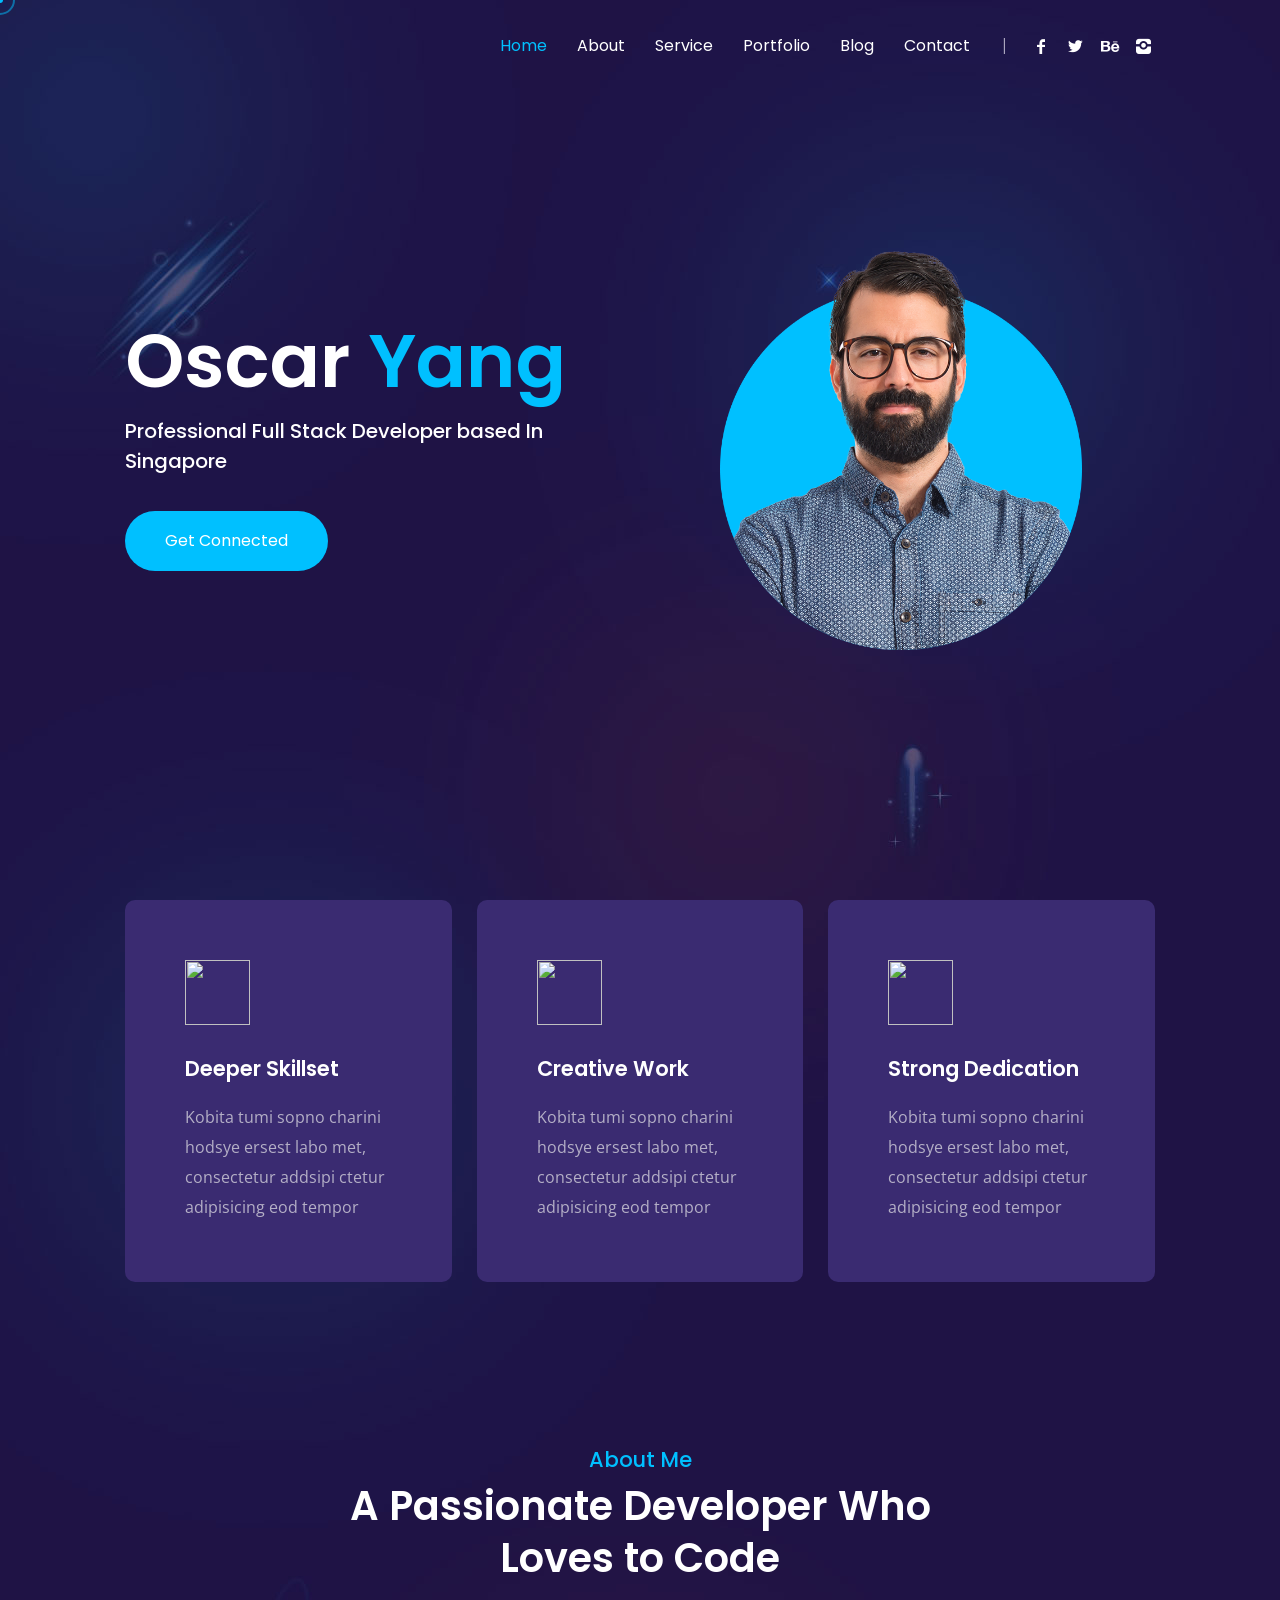
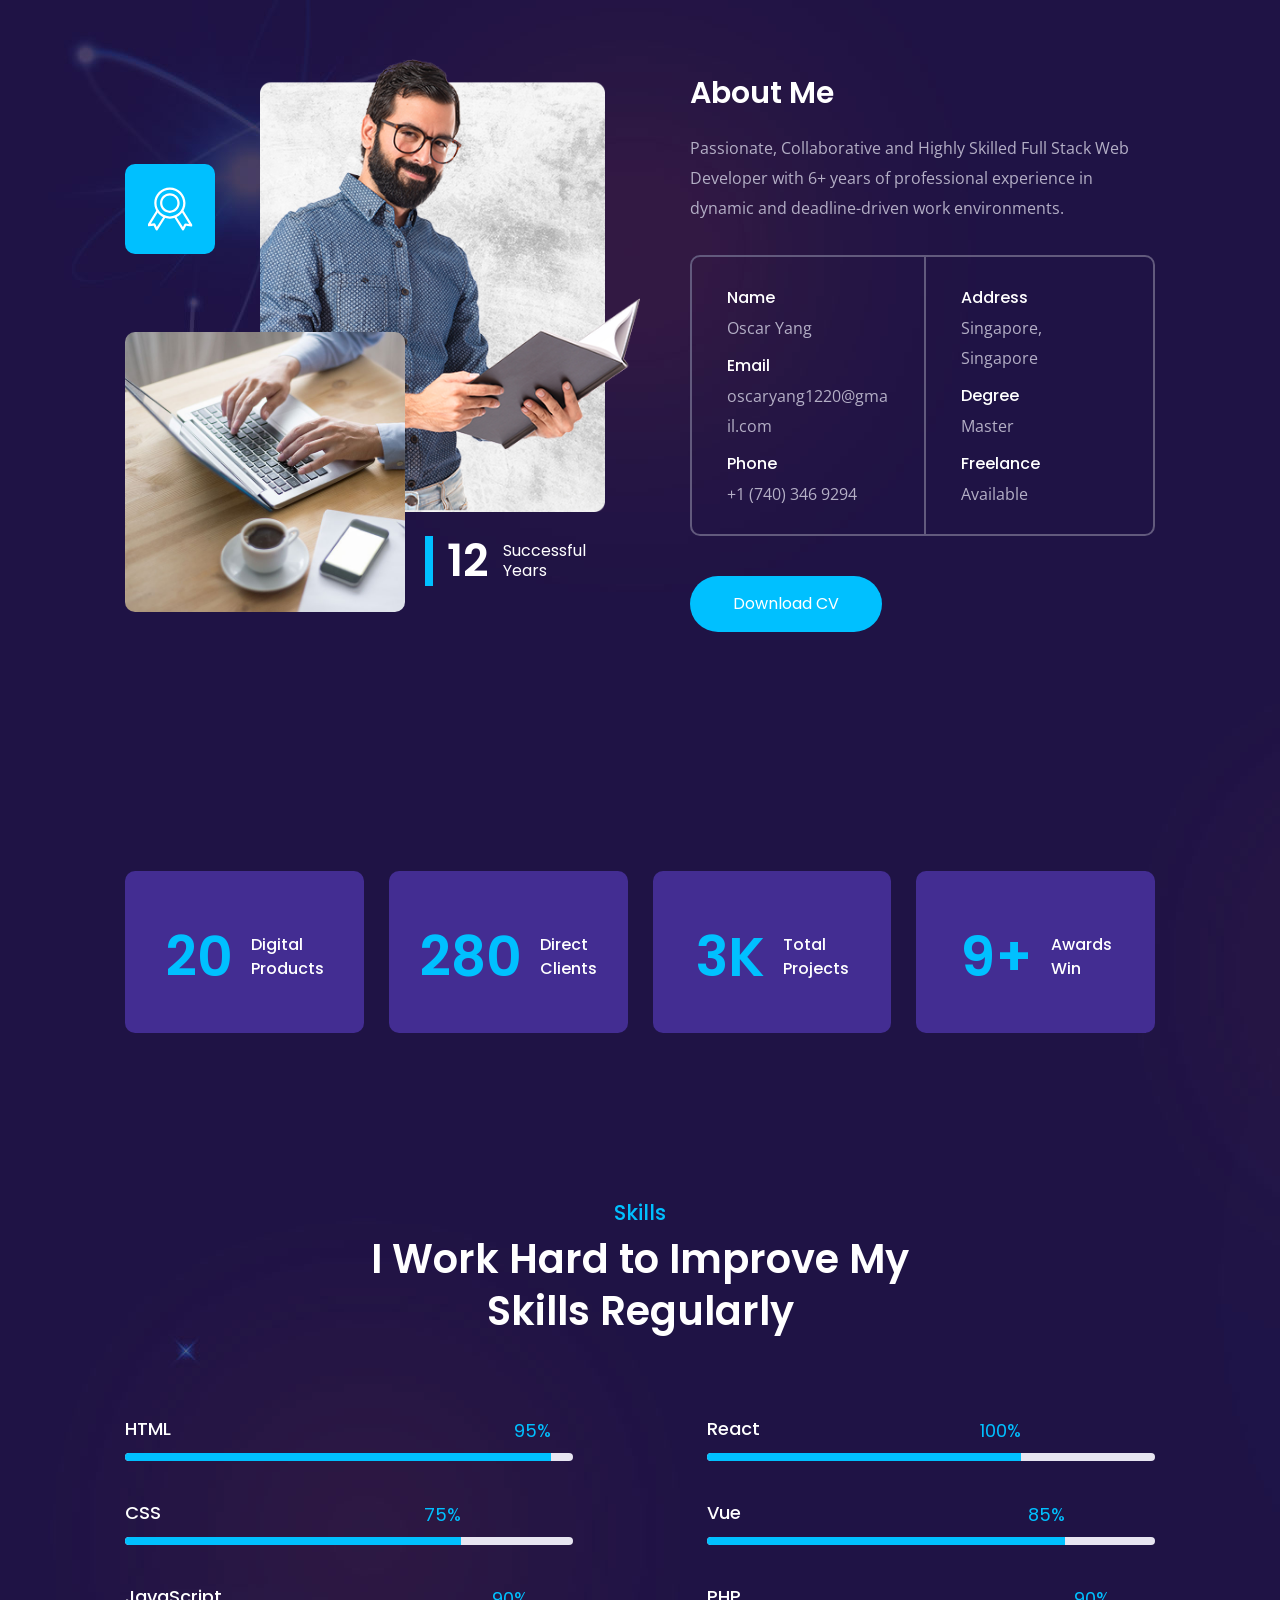
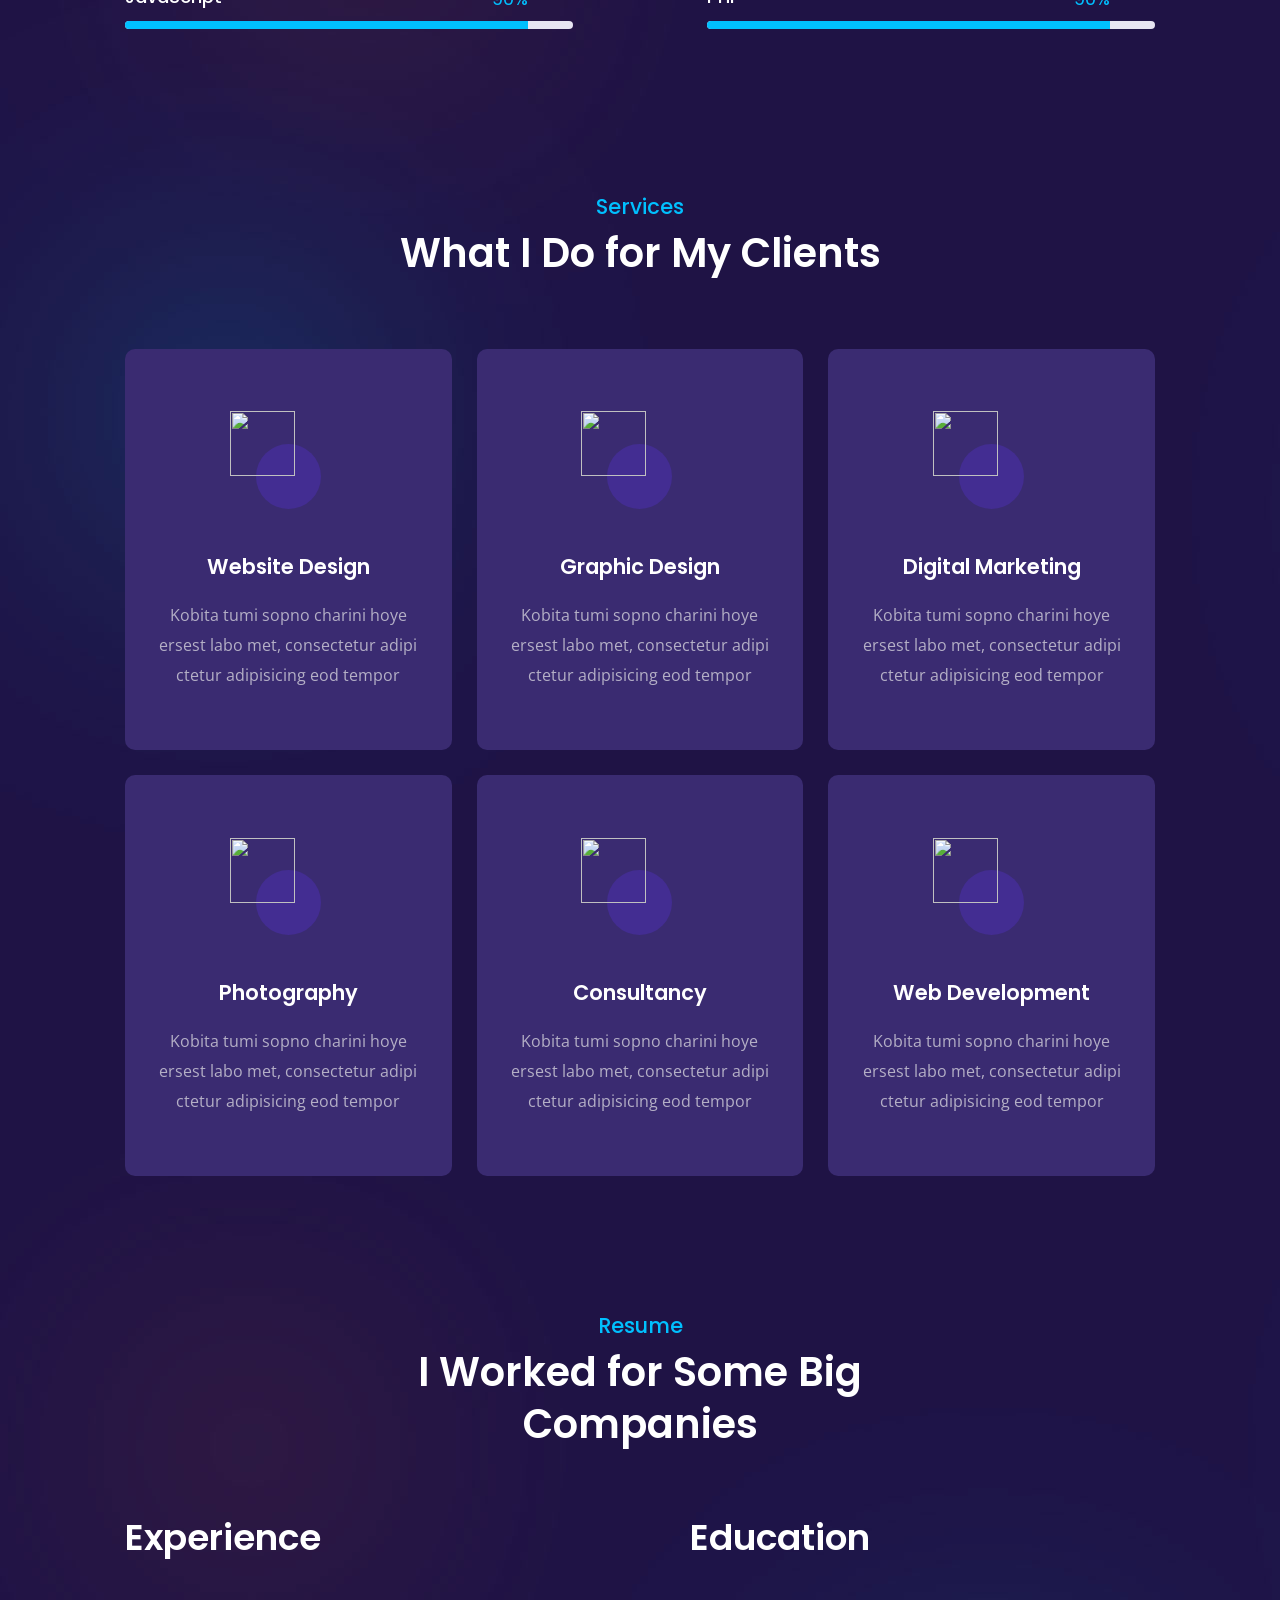
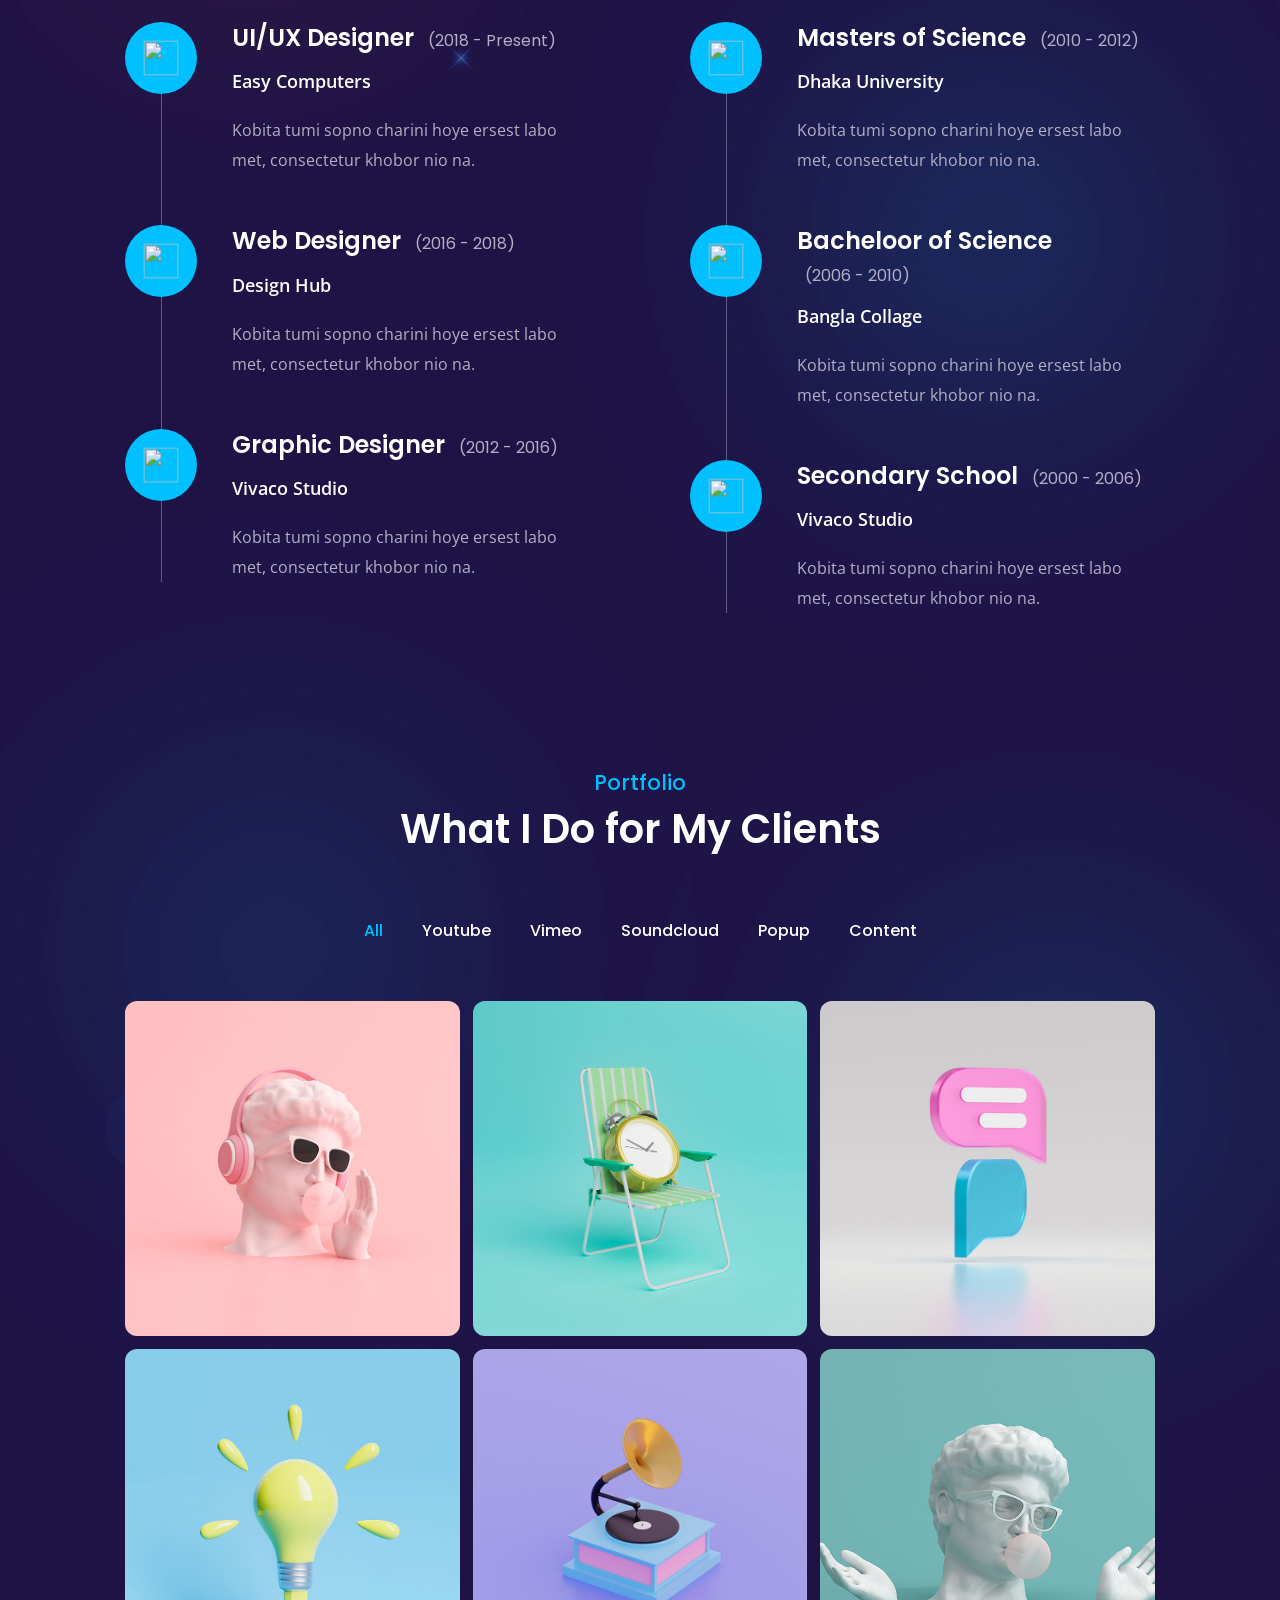
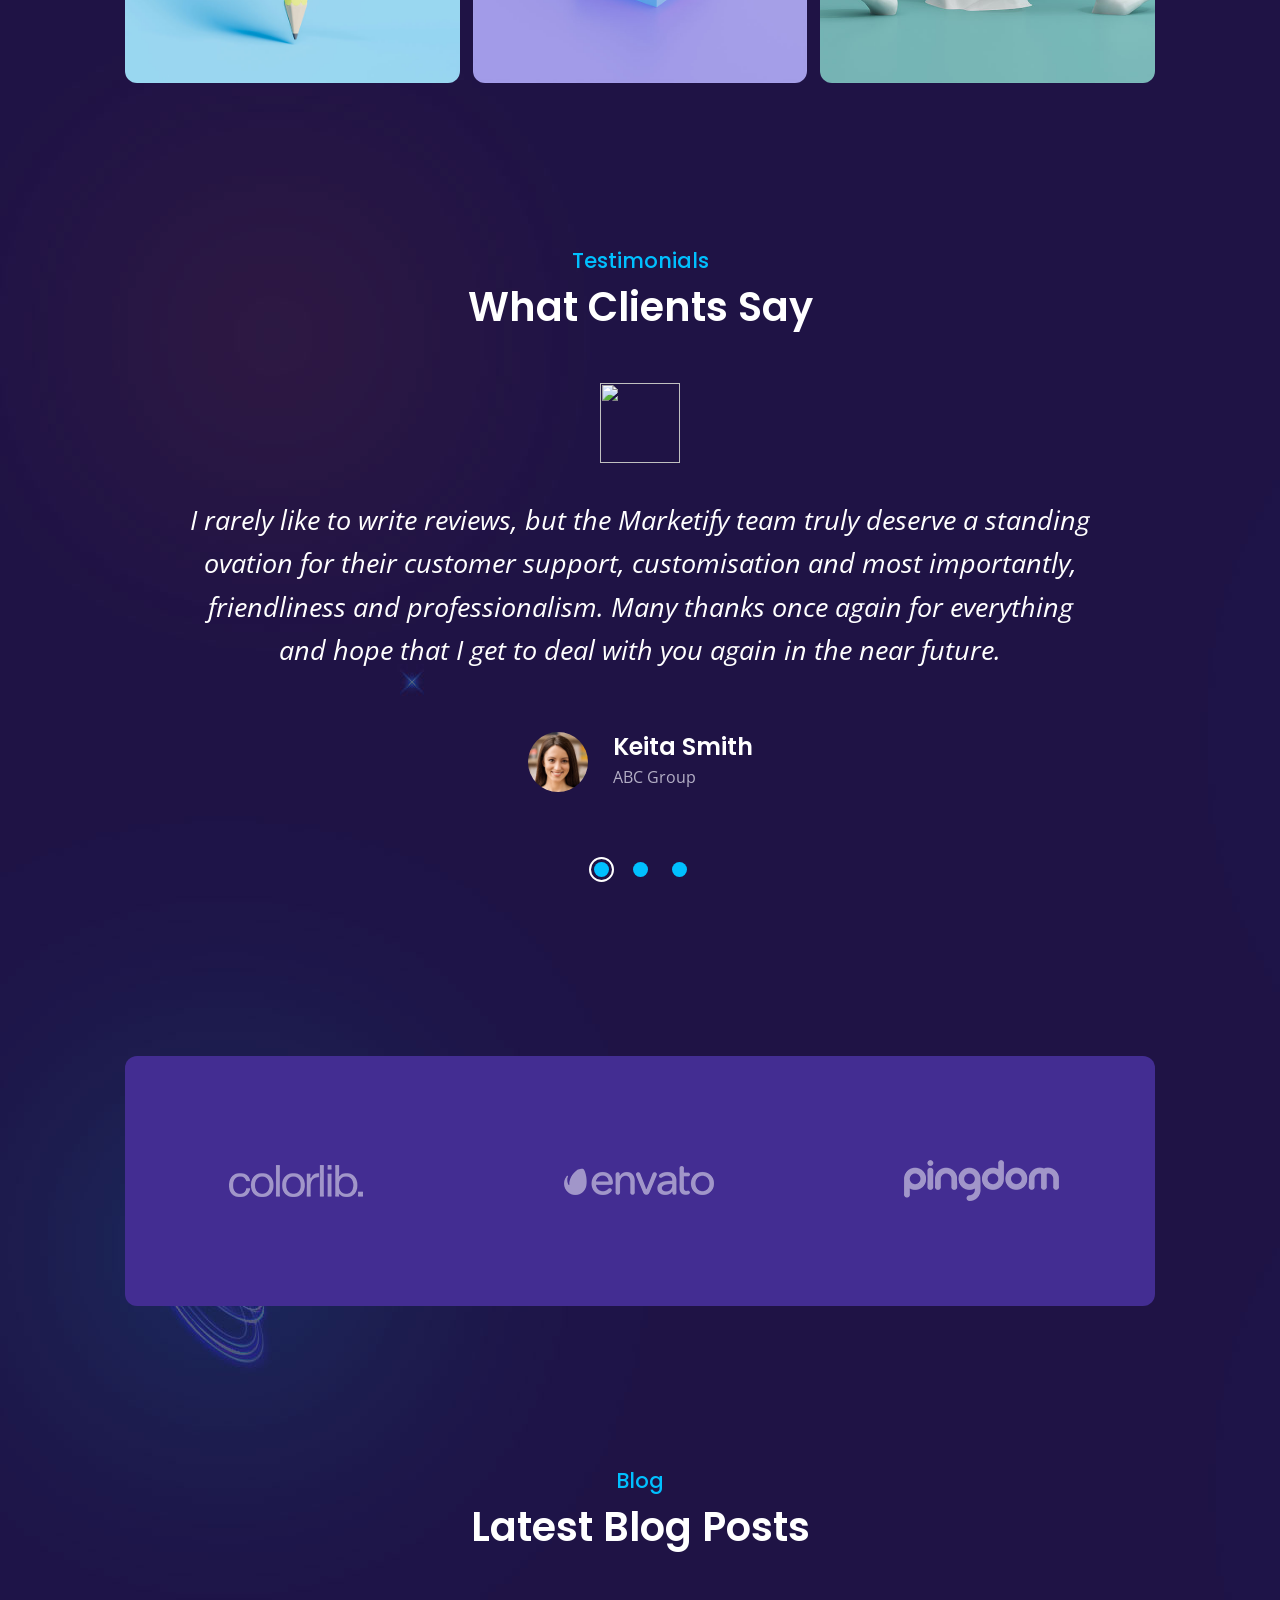
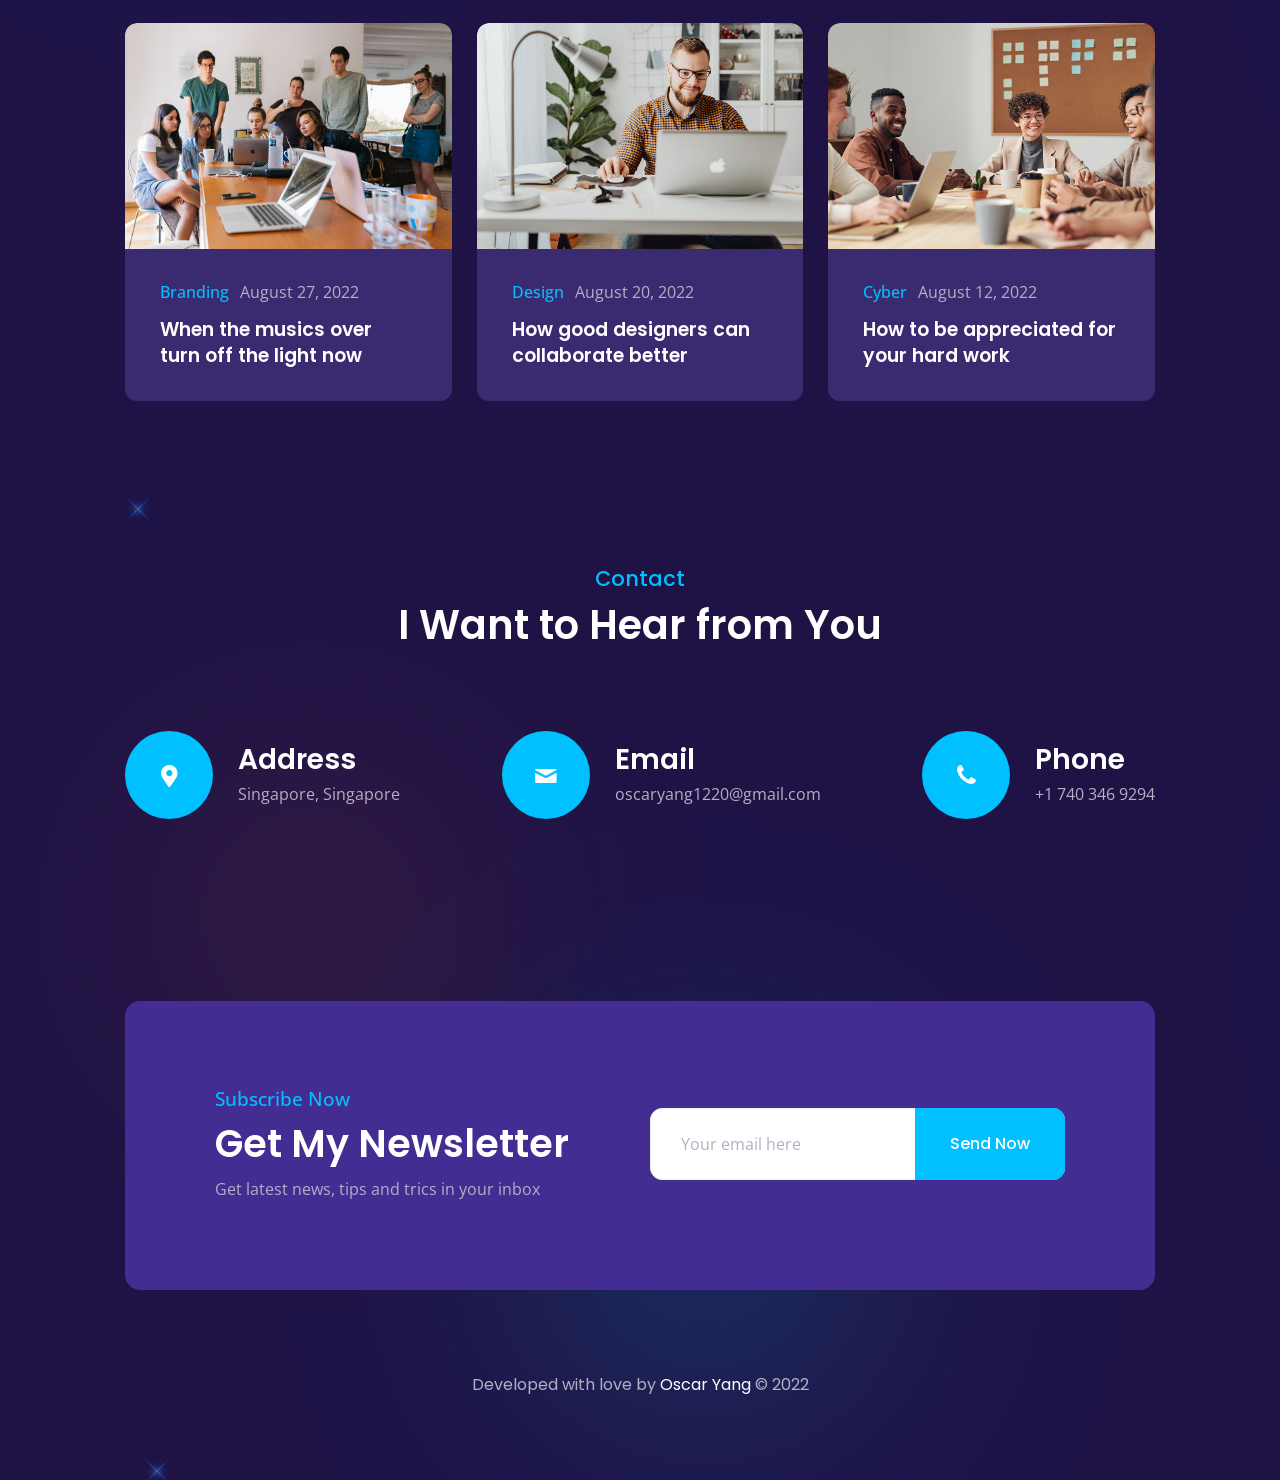
==== commit 7aa59a8f: "update some content" ====
--- a/index.html
+++ b/index.html
@@ -1,940 +1,1006 @@
 <!DOCTYPE html>
-<!--[if lt IE 7 ]><html class="ie ie6" lang="en"> <![endif]-->
-<!--[if IE 7 ]><html class="ie ie7" lang="en"> <![endif]-->
-<!--[if IE 8 ]><html class="ie ie8" lang="en"> <![endif]-->
-<!--[if (gte IE 9)|!(IE)]><!--><html lang="en"> <!--<![endif]-->
-
-<!-- Mirrored from marketifythemes.net/html/foliox/ by HTTrack Website Copier/3.x [XR&CO'2014], Fri, 09 Dec 2022 00:40:22 GMT -->
-<head>
-<meta http-equiv="Content-Type" content="text/html; charset=utf-8" />
-<meta name="description" content="Name of your web site">
-<meta name="author" content="Marketify">
-<meta name="viewport" content="width=device-width, initial-scale=1, maximum-scale=1">
-<title>Foliox</title>
-
-<link href="https://fonts.googleapis.com/css2?family=Poppins:ital,wght@0,100;0,200;0,300;0,400;0,500;0,600;0,700;0,800;0,900;1,100;1,200;1,300;1,400;1,500;1,600;1,700;1,800;1,900&amp;display=swap" rel="stylesheet">
-<link href="https://fonts.googleapis.com/css2?family=Open+Sans:ital,wght@0,300;0,400;0,500;0,600;0,700;0,800;1,300;1,400;1,500;1,600;1,700;1,800&amp;display=swap" rel="stylesheet">
-<link rel="stylesheet" type="text/css" href="css/plugins.css" />
-<link rel="stylesheet" type="text/css" href="css/style.css" />
-<!--[if lt IE 9]> <script type="text/javascript" src="js/modernizr.custom.js"></script> <![endif]-->
-
-</head>
-<body>
-
-<div id="preloader">
-<div class="loader_line"></div>
-</div>
-
-
-<div class="foliox_tm_all_wrap" data-magic-cursor="show">
-
-<div class="foliox_tm_mobile_menu">
-<div class="mobile_menu_inner">
-<div class="mobile_in">
-<div class="logo">
-<a href="#"><img src="img/logo/logo.png" alt="" /></a>
-</div>
-<div class="trigger">
-<div class="hamburger hamburger--slider">
-<div class="hamburger-box">
-<div class="hamburger-inner"></div>
-</div>
-</div>
-</div>
-</div>
-</div>
-<div class="dropdown">
-<div class="dropdown_inner">
-<ul class="anchor_nav">
-<li class="current"><a href="#home">Home</a></li>
-<li><a href="#about">About</a></li>
-<li><a href="#portfolio">Portfolio</a></li>
-<li><a href="#service">Service</a></li>
-<li><a href="#blog">Blog</a></li>
-<li><a href="#contact">Contact</a></li>
-</ul>
-</div>
-</div>
-</div>
-
-
-<div class="foliox_tm_header">
-<div class="container">
-<div class="inner">
-<div class="logo">
-<a class="anchor" href="#home"><img src="img/logo/logo.png" alt="" /></a>
-</div>
-<div class="details">
-<div class="menu">
-<ul class="anchor_nav">
-<li class="current"><a href="#home">Home</a></li>
-<li><a href="#about">About</a></li>
-<li><a href="#service">Service</a></li>
-<li><a href="#portfolio">Portfolio</a></li>
-<li><a href="#blog">Blog</a></li>
-<li><a href="#contact">Contact</a></li>
-</ul>
-</div>
-<div class="social">
-<ul>
-<li><a href="#"><i class="icon-facebook-1"></i></a></li>
-<li><a href="#"><i class="icon-twitter-1"></i></a></li>
-<li><a href="#"><i class="icon-behance-2"></i></a></li>
-<li><a href="#"><i class="icon-instagram-1"></i></a></li>
-</ul>
-</div>
-</div>
-</div>
-</div>
-</div>
-
-
-<div class="foliox_tm_section" id="home">
-<div class="foliox_tm_hero">
-<div class="container">
-<div class="content">
-<div class="left">
-<h3 class="name">James <span>Smith</span></h3>
-<p class="job">Web Designer based In New York</p>
-<div class="foliox_tm_button">
-<a class="anchor" href="#contact"><span>Get Connected</span></a>
-</div>
-</div>
-<div class="right">
-<img class="tilt-effect" src="img/hero/avatar.png" alt="" />
-</div>
-</div>
-</div>
-</div>
-</div>
-
-
-<div class="foliox_tm_section">
-<div class="foliox_tm_features">
-<div class="container">
-<div class="list">
-<ul>
-<li class="wow fadeInUp" data-wow-duration="1s">
-<div class="list_inner tilt-effect">
-<img class="svg" src="img/svg/setting.svg" alt="" />
-<h3 class="title">Deeper Skillset</h3>
-<p class="text">Kobita tumi sopno charini hodsye ersest labo met, consectetur addsipi ctetur adipisicing eod tempor</p>
-</div>
-</li>
-<li class="wow fadeInUp" data-wow-duration="1s" data-wow-delay="0.2s">
-<div class="list_inner tilt-effect">
-<img class="svg" src="img/svg/case.svg" alt="" />
-<h3 class="title">Creative Work</h3>
-<p class="text">Kobita tumi sopno charini hodsye ersest labo met, consectetur addsipi ctetur adipisicing eod tempor</p>
-</div>
-</li>
-<li class="wow fadeInUp" data-wow-duration="1s" data-wow-delay="0.4s">
-<div class="list_inner tilt-effect">
-<img class="svg" src="img/svg/diamond.svg" alt="" />
-<h3 class="title">Strong Dedication</h3>
-<p class="text">Kobita tumi sopno charini hodsye ersest labo met, consectetur addsipi ctetur adipisicing eod tempor</p>
-</div>
-</li>
-</ul>
-</div>
-</div>
-</div>
-</div>
-
-
-<div class="foliox_tm_section" id="about">
-<div class="foliox_tm_about">
-<div class="container">
-<div class="foliox_tm_main_title">
-<span>About Me</span>
-<h3>A Passionate Developer Who Loves to Code</h3>
-</div>
-<div class="wrapper">
-<div class="left">
-<div class="big_image">
-<img class="tilt-effect" src="img/about/1.png" alt="" />
-<div class="small_image">
-<div class="in">
-<img src="img/thumbs/1-1.jpg" alt="" />
-<div class="main tilt-effect" data-img-url="img/about/2.jpg"></div>
-</div>
-</div>
-<span class="badge"><img class="svg" src="img/svg/ribbon.svg" alt="" /></span>
-<div class="experience">
-<div class="inner">
-<h3>12</h3>
-<span>Successful<br />Years</span>
-</div>
-</div>
-</div>
-</div>
-<div class="right">
-<h3 class="title">About Me</h3>
-<p class="text">Duis aute irure dolor in reprehenderit in voluptate velit esse cillum dolore eu fugiat nulla pariatur. Excepteur sint occae cat cupidatat non proident, sunt in culpa qui officia dese runt mollit anim id est laborum velit esse cillum dolore eu fugiat.</p>
-<div class="list">
-<ul>
-<li>
-<ul class="item">
-<li>
-<span>Name</span>
-<p>Alan Walker</p>
-</li>
-<li>
-<span>Email</span>
-<p><a href="#"><span class="__cf_email__" data-cfemail="29414c454546694f4645404651074a4644">[email&#160;protected]</span></a></p>
-</li>
-<li>
-<span>Phone</span>
-<p>+123 456 7890</p>
-</li>
-</ul>
-</li>
-<li>
-<ul class="item">
-<li>
-<span>Address</span>
-<p>20, Bordeshi, Dhaka</p>
-</li>
-<li>
-<span>Degree</span>
-<p>Master</p>
-</li>
-<li>
-<span>Freelance</span>
-<p>Available</p>
-</li>
-</ul>
-</li>
-</ul>
-</div>
-<div class="foliox_tm_button">
-<a href="img/cv/1.jpg" download><span>Download CV</span></a>
-</div>
-</div>
-</div>
-</div>
-</div>
-</div>
-
-
-<div class="foliox_tm_section">
-<div class="foliox_tm_counter">
-<div class="container">
-<div class="counter_list">
-<ul>
-<li>
-<div class="list_inner tilt-effect">
-<h3><span class="tm_counter" data-from="0" data-to="20" data-speed="2000">0</span></h3>
-<span class="title">Digital Products</span>
-</div>
-</li>
-<li>
-<div class="list_inner tilt-effect">
-<h3><span class="tm_counter" data-from="0" data-to="280" data-speed="2000">0</span></h3>
-<span class="title">Direct Clients</span>
-</div>
-</li>
-<li>
-<div class="list_inner tilt-effect">
-<h3><span class="tm_counter" data-from="0" data-to="3" data-speed="2000">0</span>K</h3>
-<span class="title">Total Projects</span>
-</div>
-</li>
-<li>
-<div class="list_inner tilt-effect">
-<h3><span class="tm_counter" data-from="0" data-to="9" data-speed="2000">0</span>+</h3>
-<span class="title">Awards Win</span>
-</div>
-</li>
-</ul>
-</div>
-</div>
-</div>
-</div>
-
-
-<div class="foliox_tm_section">
-<div class="foliox_tm_skills">
-<div class="container">
-<div class="foliox_tm_main_title">
-<span>Skills</span>
-<h3>I Work Hard to Improve My Skills Regularly</h3>
-</div>
-<div class="list">
-<div class="left">
-<div class="dodo_progress wow fadeInUp" data-wow-duration="1s">
-<div class="progress_inner" data-value="95">
-<span><span class="label">HTML</span><span class="number">95%</span></span>
-<div class="background"><div class="bar"><div class="bar_in"></div></div></div>
-</div>
-<div class="progress_inner" data-value="75">
-<span><span class="label">CSS</span><span class="number">75%</span></span>
-<div class="background"><div class="bar"><div class="bar_in"></div></div></div>
-</div>
-<div class="progress_inner" data-value="90">
-<span><span class="label">JavaScript</span><span class="number">90%</span></span>
-<div class="background"><div class="bar"><div class="bar_in"></div></div></div>
-</div>
-</div>
-</div>
-<div class="right">
-<div class="dodo_progress wow fadeInUp" data-wow-duration="1s">
-<div class="progress_inner" data-value="70">
-<span><span class="label">React</span><span class="number">70%</span></span>
-<div class="background"><div class="bar"><div class="bar_in"></div></div></div>
-</div>
-<div class="progress_inner" data-value="80">
-<span><span class="label">Vue</span><span class="number">80%</span></span>
-<div class="background"><div class="bar"><div class="bar_in"></div></div></div>
-</div>
-<div class="progress_inner" data-value="90">
-<span><span class="label">PHP</span><span class="number">90%</span></span>
-<div class="background"><div class="bar"><div class="bar_in"></div></div></div>
-</div>
-</div>
-</div>
-</div>
-</div>
-</div>
-</div>
-
-
-<div class="foliox_tm_section" id="service">
-<div class="foliox_tm_services">
-<div class="container">
-<div class="foliox_tm_main_title">
-<span>Services</span>
-<h3>What I Do for My Clients</h3>
-</div>
-<div class="list">
-<ul>
-<li class="wow fadeInUp" data-wow-duration="1s">
-<div class="list_inner tilt-effect">
-<span class="icon"><img class="svg" src="img/svg/monitor.svg" alt="" /></span>
-<h3 class="title">Website Design</h3>
-<p class="text">Kobita tumi sopno charini hoye ersest labo met, consectetur adipi ctetur adipisicing eod tempor</p>
-</div>
-</li>
-<li class="wow fadeInUp" data-wow-duration="1s" data-wow-delay="0.2s">
-<div class="list_inner tilt-effect">
-<span class="icon"><img class="svg" src="img/svg/anchor.svg" alt="" /></span>
-<h3 class="title">Graphic Design</h3>
-<p class="text">Kobita tumi sopno charini hoye ersest labo met, consectetur adipi ctetur adipisicing eod tempor</p>
-</div>
-</li>
-<li class="wow fadeInUp" data-wow-duration="1s" data-wow-delay="0.4s">
-<div class="list_inner tilt-effect">
-<span class="icon"><img class="svg" src="img/svg/bar.svg" alt="" /></span>
-<h3 class="title">Digital Marketing</h3>
-<p class="text">Kobita tumi sopno charini hoye ersest labo met, consectetur adipi ctetur adipisicing eod tempor</p>
-</div>
-</li>
-<li class="wow fadeInUp" data-wow-duration="1s">
-<div class="list_inner tilt-effect">
-<span class="icon"><img class="svg" src="img/svg/aim.svg" alt="" /></span>
-<h3 class="title">Photography</h3>
-<p class="text">Kobita tumi sopno charini hoye ersest labo met, consectetur adipi ctetur adipisicing eod tempor</p>
-</div>
-</li>
-<li class="wow fadeInUp" data-wow-duration="1s" data-wow-delay="0.2s">
-<div class="list_inner tilt-effect">
-<span class="icon"><img class="svg" src="img/svg/avatar.svg" alt="" /></span>
-<h3 class="title">Consultancy</h3>
-<p class="text">Kobita tumi sopno charini hoye ersest labo met, consectetur adipi ctetur adipisicing eod tempor</p>
-</div>
-</li>
-<li class="wow fadeInUp" data-wow-duration="1s" data-wow-delay="0.4s">
-<div class="list_inner tilt-effect">
-<span class="icon"><img class="svg" src="img/svg/code.svg" alt="" /></span>
-<h3 class="title">Web Development</h3>
-<p class="text">Kobita tumi sopno charini hoye ersest labo met, consectetur adipi ctetur adipisicing eod tempor</p>
-</div>
-</li>
-</ul>
-</div>
-</div>
-</div>
-</div>
-
-
-<div class="foliox_tm_section">
-<div class="foliox_tm_resume">
-<div class="container">
-<div class="foliox_tm_main_title">
-<span>Resume</span>
-<h3>I Worked for Some Big Companies</h3>
-</div>
-<div class="wrapper">
-<div class="left">
-<div class="title">
-<h3>Experience</h3>
-</div>
-<div class="resume_list">
-<ul>
-<li class="wow fadeInUp" data-wow-duration="1s">
-<div class="list_inner">
-<span class="icon"><img class="svg" src="img/svg/case-2.svg" alt="" /></span>
-<div class="resume_title">
-<h3>UI/UX Designer <span>(2018 - Present)</span></h3>
-<span class="company">Easy Computers</span>
-</div>
-<p class="text">Kobita tumi sopno charini hoye ersest labo met, consectetur khobor nio na.</p>
-</div>
-</li>
-<li class="wow fadeInUp" data-wow-duration="1s" data-wow-delay="0.2s">
-<div class="list_inner">
-<span class="icon"><img class="svg" src="img/svg/case-2.svg" alt="" /></span>
-<div class="resume_title">
-<h3>Web Designer <span>(2016 - 2018)</span></h3>
-<span class="company">Design Hub</span>
-</div>
-<p class="text">Kobita tumi sopno charini hoye ersest labo met, consectetur khobor nio na.</p>
-</div>
-</li>
-<li class="wow fadeInUp" data-wow-duration="1s" data-wow-delay="0.4s">
-<div class="list_inner">
-<span class="icon"><img class="svg" src="img/svg/case-2.svg" alt="" /></span>
-<div class="resume_title">
-<h3>Graphic Designer <span>(2012 - 2016)</span></h3>
-<span class="company">Vivaco Studio</span>
-</div>
-<p class="text">Kobita tumi sopno charini hoye ersest labo met, consectetur khobor nio na.</p>
-</div>
-</li>
-</ul>
-</div>
-</div>
-<div class="right">
-<div class="title">
-<h3>Education</h3>
-</div>
-<div class="resume_list">
-<ul>
-<li class="wow fadeInUp" data-wow-duration="1s">
-<div class="list_inner">
-<span class="icon"><img class="svg" src="img/svg/degree.svg" alt="" /></span>
-<div class="resume_title">
-<h3>Masters of Science <span>(2010 - 2012)</span></h3>
-<span class="company">Dhaka University</span>
-</div>
-<p class="text">Kobita tumi sopno charini hoye ersest labo met, consectetur khobor nio na.</p>
-</div>
-</li>
-<li class="wow fadeInUp" data-wow-duration="1s" data-wow-delay="0.2s">
-<div class="list_inner">
-<span class="icon"><img class="svg" src="img/svg/degree.svg" alt="" /></span>
-<div class="resume_title">
-<h3>Bacheloor of Science <span>(2006 - 2010)</span></h3>
-<span class="company">Bangla Collage</span>
-</div>
-<p class="text">Kobita tumi sopno charini hoye ersest labo met, consectetur khobor nio na.</p>
-</div>
-</li>
-<li class="wow fadeInUp" data-wow-duration="1s" data-wow-delay="0.4s">
-<div class="list_inner">
-<span class="icon"><img class="svg" src="img/svg/degree.svg" alt="" /></span>
-<div class="resume_title">
-<h3>Secondary School <span>(2000 - 2006)</span></h3>
-<span class="company">Vivaco Studio</span>
-</div>
-<p class="text">Kobita tumi sopno charini hoye ersest labo met, consectetur khobor nio na.</p>
-</div>
-</li>
-</ul>
-</div>
-</div>
-</div>
-</div>
-</div>
-</div>
-
-
-<div class="foliox_tm_section" id="portfolio">
-<div class="foliox_tm_portfolio">
-<div class="container">
-<div class="foliox_tm_main_title">
-<span>Portfolio</span>
-<h3>What I Do for My Clients</h3>
-</div>
-<div class="portfolio_filter">
-<ul>
-<li><a href="#" class="current" data-filter="*">All</a></li>
-<li><a href="#" data-filter=".youtube">Youtube</a></li>
-<li><a href="#" data-filter=".vimeo">Vimeo</a></li>
-<li><a href="#" data-filter=".soundcloud">Soundcloud</a></li>
-<li><a href="#" data-filter=".popup">Popup</a></li>
-<li><a href="#" data-filter=".content">Content</a></li>
-</ul>
-</div>
-<div class="portfolio_list wow fadeInUp" data-wow-duration="1s" data-wow-delay="0.2s">
-<ul class="gallery_zoom">
-<li class="youtube">
-<div class="list_inner tilt-effect">
-<div class="image">
-<img src="img/thumbs/1-1.jpg" alt="" />
-<div class="main" data-img-url="img/portfolio/1.jpg"></div>
-</div>
-<div class="details">
-<h3>Axe Droow</h3>
-<span>Youtube</span>
-</div>
-<a class="foliox_tm_full_link popup-youtube" href="https://www.youtube.com/watch?v=7e90gBu4pas"></a>
-</div>
-</li>
-<li class="vimeo">
-<div class="list_inner tilt-effect">
-<div class="image">
-<img src="img/thumbs/1-1.jpg" alt="" />
-<div class="main" data-img-url="img/portfolio/2.jpg"></div>
-</div>
-<div class="details">
-<h3>Mockup Clock</h3>
-<span>Vimeo</span>
-</div>
-<a class="foliox_tm_full_link popup-vimeo" href="https://vimeo.com/337293658"></a>
-</div>
-</li>
-<li class="soundcloud">
-<div class="list_inner tilt-effect">
-<div class="image">
-<img src="img/thumbs/1-1.jpg" alt="" />
-<div class="main" data-img-url="img/portfolio/3.jpg"></div>
-</div>
-<div class="details">
-<h3>Afra Porter</h3>
-<span>Soundcloud</span>
-</div>
-<a class="foliox_tm_full_link soundcloude_link mfp-iframe audio" href="https://w.soundcloud.com/player/?url=https%3A//api.soundcloud.com/tracks/471954807&amp;color=%23ff5500&amp;auto_play=true&amp;hide_related=false&amp;show_comments=true&amp;show_user=true&amp;show_reposts=false&amp;show_teaser=true&amp;visual=true"></a>
-</div>
-</li>
-<li class="popup">
-<div class="list_inner tilt-effect">
-<div class="image">
-<img src="img/thumbs/1-1.jpg" alt="" />
-<div class="main" data-img-url="img/portfolio/4.jpg"></div>
-</div>
-<div class="details">
-<h3>Good Idea</h3>
-<span>Popup</span>
-</div>
-<a class="foliox_tm_full_link zoom" href="img/portfolio/4.jpg"></a>
-</div>
-</li>
-<li class="popup">
-<div class="list_inner tilt-effect">
-<div class="image">
-<img src="img/thumbs/1-1.jpg" alt="" />
-<div class="main" data-img-url="img/portfolio/5.jpg"></div>
-</div>
-<div class="details">
-<h3>Magic Art</h3>
-<span>Popup</span>
-</div>
-<a class="foliox_tm_full_link zoom" href="img/portfolio/5.jpg"></a>
-</div>
-</li>
-<li class="content">
-<div class="list_inner tilt-effect">
-<div class="image">
-<img src="img/thumbs/1-1.jpg" alt="" />
-<div class="main" data-img-url="img/portfolio/6.jpg"></div>
-</div>
-<div class="details">
-<h3>Creative Design</h3>
-<span>Content</span>
-</div>
-<a class="foliox_tm_full_link portfolio_popup" href="#"></a>
-
-<div class="hidden_content">
-<div class="popup_details">
-<div class="main_details">
-<div class="textbox">
-<p>We live in a world where we need to move quickly and iterate on our ideas as flexibly as possible.</p>
-<p>Mockups are useful both for the creative phase of the project - for instance when you're trying to figure out your user flows or the proper visual hierarchy - and the production phase when they phase when they will represent the target product. Building mockups strikes the ideal balance ease of modification.</p>
-</div>
-<div class="detailbox">
-<ul>
-<li>
-<span class="first">Client</span>
-<span>Alvaro Morata</span>
-</li>
-<li>
-<span class="first">Category</span>
-<span><a href="#">Content</a></span>
-</li>
-<li>
-<span class="first">Date</span>
-<span>October 07, 2022</span>
-</li>
-</ul>
-</div>
-</div>
-<div class="additional_images">
-<ul>
-<li>
-<div class="list_inner">
-<div class="my_image">
-<img src="img/thumbs/4-2.jpg" alt="" />
-<div class="main" data-img-url="img/portfolio/1.jpg"></div>
-</div>
-</div>
-</li>
-<li>
-<div class="list_inner">
-<div class="my_image">
-<img src="img/thumbs/4-2.jpg" alt="" />
-<div class="main" data-img-url="img/portfolio/2.jpg"></div>
-</div>
-</div>
-</li>
-<li>
-<div class="list_inner">
-<div class="my_image">
-<img src="img/thumbs/4-2.jpg" alt="" />
-<div class="main" data-img-url="img/portfolio/3.jpg"></div>
-</div>
-</div>
-</li>
-</ul>
-</div>
-</div>
-</div>
-
-</div>
-</li>
-</ul>
-</div>
-</div>
-</div>
-</div>
-
-
-<div class="foliox_tm_section">
-<div class="foliox_tm_testimonials">
-<div class="container">
-<div class="foliox_tm_main_title">
-<span>Testimonials</span>
-<h3>What Clients Say</h3>
-</div>
-<div class="list_wrapper">
-<div class="total">
-<div class="in wow fadeInUp" data-wow-duration="1s">
-<ul class="owl-carousel owl-theme">
-<li>
-<div class="icon">
-<img class="svg" src="img/svg/quote.svg" alt="" />
-</div>
-<div class="text">
-<p>I rarely like to write reviews, but the Marketify team truly deserve a standing ovation for their customer support, customisation and most importantly, friendliness and professionalism. Many thanks once again for everything and hope that I get to deal with you again in the near future.</p>
-</div>
-<div class="short">
-<div class="image">
-<div class="main" data-img-url="img/testimonials/1.jpg"></div>
-</div>
-<div class="detail">
-<h3>Keita Smith</h3>
-<span>ABC Group</span>
-</div>
-</div>
-</li>
-<li>
-<div class="icon">
-<img class="svg" src="img/svg/quote.svg" alt="" />
-</div>
-<div class="text">
-<p>Really the Code Quality, Customer Support, and design are awesome and its good support they are giving. They give an instant solution to our needs. Really awesome. I will strongly recommend to my friends. Simply amazing team and amazing theme! Thank you from United States of America!</p>
-</div>
-<div class="short">
-<div class="image">
-<div class="main" data-img-url="img/testimonials/2.jpg"></div>
-</div>
-<div class="detail">
-<h3>Mike Anderson</h3>
-<span>Vivaco Studio</span>
-</div>
-</div>
-</li>
-<li>
-<div class="icon">
-<img class="svg" src="img/svg/quote.svg" alt="" />
-</div>
-<div class="text">
-<p>Loved the template design, documentation, customizability and the customer support from Marketify team! I am a noob in programming with very little knowledge about coding but the Marketify team helped me to launch my resume website successfully. Much recommended!</p>
-</div>
-<div class="short">
-<div class="image">
-<div class="main" data-img-url="img/testimonials/3.jpg"></div>
-</div>
-<div class="detail">
-<h3>Alan Walker</h3>
-<span>Web Designer</span>
-</div>
-</div>
-</li>
-</ul>
-</div>
-</div>
-</div>
-</div>
-</div>
-</div>
-
-
-<div class="foliox_tm_section">
-<div class="foliox_tm_partners">
-<div class="container">
-<div class="partners_list tilt-effect wow fadeInUp" data-wow-duration="1s">
-<ul class="owl-carousel">
-<li class="item">
-<img src="img/partners/1.png" alt="" />
-</li>
-<li class="item">
-<img src="img/partners/2.png" alt="" />
-</li>
-<li class="item">
-<img src="img/partners/3.png" alt="" />
-</li>
-<li class="item">
-<img src="img/partners/4.png" alt="" />
-</li>
-<li class="item">
-<img src="img/partners/5.png" alt="" />
-</li>
-<li class="item">
-<img src="img/partners/6.png" alt="" />
-</li>
-<li class="item">
-<img src="img/partners/7.png" alt="" />
-</li>
-</ul>
-</div>
-</div>
-</div>
-</div>
-
-
-<div class="foliox_tm_section" id="blog">
-<div class="foliox_tm_news">
-<div class="container">
-<div class="foliox_tm_main_title">
-<span>Blog</span>
-<h3>Latest Blog Posts</h3>
-</div>
-<div class="news_list">
-<ul>
-<li class="wow fadeInUp" data-wow-duration="1s">
-<div class="list_inner tilt-effect">
-<div class="image">
-<img src="img/thumbs/42-29.jpg" alt="" />
-<div class="main" data-img-url="img/news/1.jpg"></div>
-<a class="foliox_tm_full_link" href="#"></a>
-</div>
-<div class="details">
-<div class="meta">
-<p><a href="#">Branding</a> August 27, 2022</p>
-</div>
-<div class="title">
-<h3><a href="#">When the musics over turn off the light now</a></h3>
-</div>
-</div>
-
-<div class="news_hidden_details">
-<div class="news_popup_informations">
-<div class="text">
-<p>Foliox is a leading web design agency with an award-winning design team that creates innovative, effective websites that capture your brand, improve your conversion rates, and maximize your revenue to help grow your business and achieve your goals.</p>
-<p>In today’s digital world, your website is the first interaction consumers have with your business. That's why almost 95 percent of a user’s first impression relates to web design. It’s also why web design services can have an immense impact on your company’s bottom line.</p>
-<p>That’s why more companies are not only reevaluating their website’s design but also partnering with Foliox, the web design agency that’s driven more than $2.4 billion in revenue for its clients. With over 50 web design awards under our belt, we're confident we can design a custom website that drives sales for your unique business.</p>
-</div>
-</div>
-</div>
-
-</div>
-</li>
-<li class="wow fadeInUp" data-wow-duration="1s" data-wow-delay="0.2s">
-<div class="list_inner tilt-effect">
-<div class="image">
-<img src="img/thumbs/42-29.jpg" alt="" />
-<div class="main" data-img-url="img/news/2.jpg"></div>
-<a class="foliox_tm_full_link" href="#"></a>
-</div>
-<div class="details">
-<div class="meta">
-<p><a href="#">Design</a> August 20, 2022</p>
-</div>
-<div class="title">
-<h3><a href="#">How good designers can collaborate better</a></h3>
-</div>
-</div>
-
-<div class="news_hidden_details">
-<div class="news_popup_informations">
-<div class="text">
-<p>Foliox is a leading web design agency with an award-winning design team that creates innovative, effective websites that capture your brand, improve your conversion rates, and maximize your revenue to help grow your business and achieve your goals.</p>
-<p>In today’s digital world, your website is the first interaction consumers have with your business. That's why almost 95 percent of a user’s first impression relates to web design. It’s also why web design services can have an immense impact on your company’s bottom line.</p>
-<p>That’s why more companies are not only reevaluating their website’s design but also partnering with Foliox, the web design agency that’s driven more than $2.4 billion in revenue for its clients. With over 50 web design awards under our belt, we're confident we can design a custom website that drives sales for your unique business.</p>
-</div>
-</div>
-</div>
-
-</div>
-</li>
-<li class="wow fadeInUp" data-wow-duration="1s" data-wow-delay="0.4s">
-<div class="list_inner tilt-effect">
-<div class="image">
-<img src="img/thumbs/42-29.jpg" alt="" />
-<div class="main" data-img-url="img/news/3.jpg"></div>
-<a class="foliox_tm_full_link" href="#"></a>
-</div>
-<div class="details">
-<div class="meta">
-<p><a href="#">Cyber</a> August 12, 2022</p>
-</div>
-<div class="title">
-<h3><a href="#">How to be appreciated for your hard work</a></h3>
-</div>
-</div>
-
-<div class="news_hidden_details">
-<div class="news_popup_informations">
-<div class="text">
-<p>Foliox is a leading web design agency with an award-winning design team that creates innovative, effective websites that capture your brand, improve your conversion rates, and maximize your revenue to help grow your business and achieve your goals.</p>
-<p>In today’s digital world, your website is the first interaction consumers have with your business. That's why almost 95 percent of a user’s first impression relates to web design. It’s also why web design services can have an immense impact on your company’s bottom line.</p>
-<p>That’s why more companies are not only reevaluating their website’s design but also partnering with Foliox, the web design agency that’s driven more than $2.4 billion in revenue for its clients. With over 50 web design awards under our belt, we're confident we can design a custom website that drives sales for your unique business.</p>
-</div>
-</div>
-</div>
-
-</div>
-</li>
-</ul>
-</div>
-</div>
-</div>
-</div>
-
-
-<div class="foliox_tm_section" id="contact">
-<div class="foliox_tm_contact">
-<div class="container">
-<div class="foliox_tm_main_title">
-<span>Contact</span>
-<h3>I Want to Hear from You</h3>
-</div>
-<div class="contact_inner">
-<div class="left wow fadeInLeft" data-wow-duration="1s">
-<ul>
-<li>
-<div class="list_inner">
-<div class="icon">
-<i class="icon-location"></i>
-</div>
-<div class="short">
-<h3>Address</h3>
-<span>20, Somewhere in world</span>
-</div>
-</div>
-</li>
-<li>
-<div class="list_inner">
-<div class="icon">
-<i class="icon-mail-1"></i>
-</div>
-<div class="short">
-<h3>Email</h3>
-<span><a href="#"><span class="__cf_email__" data-cfemail="c8a0ada4a4a788aca7aca7e6aba7a5">[email&#160;protected]</span></a></span>
-</div>
-</div>
-</li>
-<li>
-<div class="list_inner">
-<div class="icon">
-<i class="icon-phone"></i>
-</div>
-<div class="short">
-<h3>Phone</h3>
-<span>+123 456 7890</span>
-</div>
-</div>
-</li>
-</ul>
-</div>
-<div class="right wow fadeInRight" data-wow-duration="1s">
-<div class="fields">
-<form action="https://marketifythemes.net/" method="post" class="contact_form" id="contact_form" autocomplete="off">
-<div class="returnmessage" data-success="Your message has been received, We will contact you soon."></div>
-<div class="empty_notice"><span>Please Fill Required Fields</span></div>
-<div class="input_list">
-<ul>
-<li><input id="name" type="text" placeholder="Your Name" /></li>
-<li><input id="email" type="text" placeholder="Your Email" /></li>
-<li><input id="phone" type="number" placeholder="Your Phone" /></li>
-<li><input id="subject" type="text" placeholder="Subject" /></li>
-</ul>
-</div>
-<div class="message_area">
-<textarea id="message" placeholder="Write your message here"></textarea>
-</div>
-<div class="foliox_tm_button">
-<a id="send_message" href="#"><span>Submit Now</span></a>
-</div>
-
-</form>
-</div>
-</div>
-</div>
-</div>
-</div>
-</div>
-
-
-<div class="foliox_tm_section">
-<div class="foliox_tm_subscribe">
-<div class="container">
-<div class="inner tilt-effect">
-<div class="left wow fadeInLeft" data-wow-duration="1s">
-<span class="subtitle">Subscribe Now</span>
-<h3 class="title">Get My Newsletter</h3>
-<p class="text">Get latest news, tips and trics in your inbox</p>
-</div>
-<div class="right wow fadeInRight" data-wow-duration="1s">
-<div class="field">
- <input type="text" placeholder="Your email here">
-<input type="submit" value="Send Now" />
-</div>
-</div>
-</div>
-</div>
-</div>
-</div>
-
-
-<div class="foliox_tm_section">
-<div class="foliox_tm_copyright">
-<div class="container">
-<p class="wow fadeInUp" data-wow-duration="1s">Developed with love by <a href="https://themeforest.net/user/marketify/portfolio" target="_blank">Marketify</a> &copy; 2022</p>
-</div>
-</div>
-</div>
-
-
-<div class="mouse-cursor cursor-outer"></div>
-<div class="mouse-cursor cursor-inner"></div>
-
-
-<div class="progressbar">
-<a href="#"><span class="text">To Top</span></a>
-<span class="line"></span>
-</div>
-
-</div>
-
-
-<script data-cfasync="false" src="../../cdn-cgi/scripts/5c5dd728/cloudflare-static/email-decode.min.js"></script><script src="js/jquery.js"></script>
-<!--[if lt IE 10]> <script type="text/javascript" src="js/ie8.js"></script> <![endif]-->
-<script src="js/plugins.js"></script>
-<script src="js/init.js"></script>
-
-</body>
-
-<!-- Mirrored from marketifythemes.net/html/foliox/ by HTTrack Website Copier/3.x [XR&CO'2014], Fri, 09 Dec 2022 00:40:50 GMT -->
-</html>+<!--[if lt IE 7]><html class="ie ie6" lang="en"> <![endif]-->
+<!--[if IE 7]><html class="ie ie7" lang="en"> <![endif]-->
+<!--[if IE 8]><html class="ie ie8" lang="en"> <![endif]-->
+<!--[if (gte IE 9)|!(IE)]><!-->
+<html lang="en">
+  <!--<![endif]-->
+
+  <!-- Mirrored from marketifythemes.net/html/foliox/ by HTTrack Website Copier/3.x [XR&CO'2014], Fri, 09 Dec 2022 00:40:22 GMT -->
+  <head>
+    <meta http-equiv="Content-Type" content="text/html; charset=utf-8" />
+    <meta name="description" content="Name of your web site" />
+    <meta name="author" content="Marketify" />
+    <meta name="viewport" content="width=device-width, initial-scale=1, maximum-scale=1" />
+    <title>Oscar Yang</title>
+
+    <link
+      href="https://fonts.googleapis.com/css2?family=Poppins:ital,wght@0,100;0,200;0,300;0,400;0,500;0,600;0,700;0,800;0,900;1,100;1,200;1,300;1,400;1,500;1,600;1,700;1,800;1,900&amp;display=swap"
+      rel="stylesheet"
+    />
+    <link
+      href="https://fonts.googleapis.com/css2?family=Open+Sans:ital,wght@0,300;0,400;0,500;0,600;0,700;0,800;1,300;1,400;1,500;1,600;1,700;1,800&amp;display=swap"
+      rel="stylesheet"
+    />
+    <link rel="stylesheet" type="text/css" href="css/plugins.css" />
+    <link rel="stylesheet" type="text/css" href="css/style.css" />
+  </head>
+  <body>
+    <div id="preloader">
+      <div class="loader_line"></div>
+    </div>
+
+    <div class="foliox_tm_all_wrap" data-magic-cursor="show">
+      <div class="foliox_tm_mobile_menu">
+        <div class="mobile_menu_inner">
+          <div class="mobile_in">
+            <div class="logo">
+              <a href="#"><img src="img/logo/logo.png" alt="" /></a>
+            </div>
+            <div class="trigger">
+              <div class="hamburger hamburger--slider">
+                <div class="hamburger-box">
+                  <div class="hamburger-inner"></div>
+                </div>
+              </div>
+            </div>
+          </div>
+        </div>
+        <div class="dropdown">
+          <div class="dropdown_inner">
+            <ul class="anchor_nav">
+              <li class="current"><a href="#home">Home</a></li>
+              <li><a href="#about">About</a></li>
+              <li><a href="#portfolio">Portfolio</a></li>
+              <li><a href="#service">Service</a></li>
+              <li><a href="#blog">Blog</a></li>
+              <li><a href="#contact">Contact</a></li>
+            </ul>
+          </div>
+        </div>
+      </div>
+
+      <div class="foliox_tm_header">
+        <div class="container">
+          <div class="inner">
+            <div class="logo">
+              <a class="anchor" href="#home"><img src="img/logo/logo.png" alt="" /></a>
+            </div>
+            <div class="details">
+              <div class="menu">
+                <ul class="anchor_nav">
+                  <li class="current"><a href="#home">Home</a></li>
+                  <li><a href="#about">About</a></li>
+                  <li><a href="#service">Service</a></li>
+                  <li><a href="#portfolio">Portfolio</a></li>
+                  <li><a href="#blog">Blog</a></li>
+                  <li><a href="#contact">Contact</a></li>
+                </ul>
+              </div>
+              <div class="social">
+                <ul>
+                  <li>
+                    <a href="#"><i class="icon-facebook-1"></i></a>
+                  </li>
+                  <li>
+                    <a href="#"><i class="icon-twitter-1"></i></a>
+                  </li>
+                  <li>
+                    <a href="#"><i class="icon-behance-2"></i></a>
+                  </li>
+                  <li>
+                    <a href="#"><i class="icon-instagram-1"></i></a>
+                  </li>
+                </ul>
+              </div>
+            </div>
+          </div>
+        </div>
+      </div>
+
+      <div class="foliox_tm_section" id="home">
+        <div class="foliox_tm_hero">
+          <div class="container">
+            <div class="content">
+              <div class="left">
+                <h3 class="name">Oscar <span>Yang</span></h3>
+                <p class="job">Professional Full Stack Developer based In Singapore</p>
+                <div class="foliox_tm_button">
+                  <a class="anchor" href="#contact"><span>Get Connected</span></a>
+                </div>
+              </div>
+              <div class="right">
+                <img class="tilt-effect" src="img/hero/avatar.png" alt="" />
+              </div>
+            </div>
+          </div>
+        </div>
+      </div>
+
+      <div class="foliox_tm_section">
+        <div class="foliox_tm_features">
+          <div class="container">
+            <div class="list">
+              <ul>
+                <li class="wow fadeInUp" data-wow-duration="1s">
+                  <div class="list_inner tilt-effect">
+                    <img class="svg" src="img/svg/setting.svg" alt="" />
+                    <h3 class="title">Deeper Skillset</h3>
+                    <p class="text">
+                      Kobita tumi sopno charini hodsye ersest labo met, consectetur addsipi ctetur adipisicing eod
+                      tempor
+                    </p>
+                  </div>
+                </li>
+                <li class="wow fadeInUp" data-wow-duration="1s" data-wow-delay="0.2s">
+                  <div class="list_inner tilt-effect">
+                    <img class="svg" src="img/svg/case.svg" alt="" />
+                    <h3 class="title">Creative Work</h3>
+                    <p class="text">
+                      Kobita tumi sopno charini hodsye ersest labo met, consectetur addsipi ctetur adipisicing eod
+                      tempor
+                    </p>
+                  </div>
+                </li>
+                <li class="wow fadeInUp" data-wow-duration="1s" data-wow-delay="0.4s">
+                  <div class="list_inner tilt-effect">
+                    <img class="svg" src="img/svg/diamond.svg" alt="" />
+                    <h3 class="title">Strong Dedication</h3>
+                    <p class="text">
+                      Kobita tumi sopno charini hodsye ersest labo met, consectetur addsipi ctetur adipisicing eod
+                      tempor
+                    </p>
+                  </div>
+                </li>
+              </ul>
+            </div>
+          </div>
+        </div>
+      </div>
+
+      <div class="foliox_tm_section" id="about">
+        <div class="foliox_tm_about">
+          <div class="container">
+            <div class="foliox_tm_main_title">
+              <span>About Me</span>
+              <h3>A Passionate Developer Who Loves to Code</h3>
+            </div>
+            <div class="wrapper">
+              <div class="left">
+                <div class="big_image">
+                  <img class="tilt-effect" src="img/about/1.png" alt="" />
+                  <div class="small_image">
+                    <div class="in">
+                      <img src="img/thumbs/1-1.jpg" alt="" />
+                      <div class="main tilt-effect" data-img-url="img/about/2.jpg"></div>
+                    </div>
+                  </div>
+                  <span class="badge"><img class="svg" src="img/svg/ribbon.svg" alt="" /></span>
+                  <div class="experience">
+                    <div class="inner">
+                      <h3>12</h3>
+                      <span>Successful<br />Years</span>
+                    </div>
+                  </div>
+                </div>
+              </div>
+              <div class="right">
+                <h3 class="title">About Me</h3>
+                <p class="text">
+                  Passionate, Collaborative and Highly Skilled Full Stack Web Developer with 6+ years of professional
+                  experience in dynamic and deadline-driven work environments.
+                </p>
+                <div class="list">
+                  <ul>
+                    <li>
+                      <ul class="item">
+                        <li>
+                          <span>Name</span>
+                          <p>Oscar Yang</p>
+                        </li>
+                        <li>
+                          <span>Email</span>
+                          <p>oscaryang1220@gmail.com</p>
+                        </li>
+                        <li>
+                          <span>Phone</span>
+                          <p>+1 (740) 346 9294</p>
+                        </li>
+                      </ul>
+                    </li>
+                    <li>
+                      <ul class="item">
+                        <li>
+                          <span>Address</span>
+                          <p>Singapore, Singapore</p>
+                        </li>
+                        <li>
+                          <span>Degree</span>
+                          <p>Master</p>
+                        </li>
+                        <li>
+                          <span>Freelance</span>
+                          <p>Available</p>
+                        </li>
+                      </ul>
+                    </li>
+                  </ul>
+                </div>
+                <div class="foliox_tm_button">
+                  <a href="img/cv/1.jpg" download><span>Download CV</span></a>
+                </div>
+              </div>
+            </div>
+          </div>
+        </div>
+      </div>
+
+      <div class="foliox_tm_section">
+        <div class="foliox_tm_counter">
+          <div class="container">
+            <div class="counter_list">
+              <ul>
+                <li>
+                  <div class="list_inner tilt-effect">
+                    <h3><span class="tm_counter" data-from="0" data-to="20" data-speed="2000">0</span></h3>
+                    <span class="title">Digital Products</span>
+                  </div>
+                </li>
+                <li>
+                  <div class="list_inner tilt-effect">
+                    <h3><span class="tm_counter" data-from="0" data-to="280" data-speed="2000">0</span></h3>
+                    <span class="title">Direct Clients</span>
+                  </div>
+                </li>
+                <li>
+                  <div class="list_inner tilt-effect">
+                    <h3><span class="tm_counter" data-from="0" data-to="3" data-speed="2000">0</span>K</h3>
+                    <span class="title">Total Projects</span>
+                  </div>
+                </li>
+                <li>
+                  <div class="list_inner tilt-effect">
+                    <h3><span class="tm_counter" data-from="0" data-to="9" data-speed="2000">0</span>+</h3>
+                    <span class="title">Awards Win</span>
+                  </div>
+                </li>
+              </ul>
+            </div>
+          </div>
+        </div>
+      </div>
+
+      <div class="foliox_tm_section">
+        <div class="foliox_tm_skills">
+          <div class="container">
+            <div class="foliox_tm_main_title">
+              <span>Skills</span>
+              <h3>I Work Hard to Improve My Skills Regularly</h3>
+            </div>
+            <div class="list">
+              <div class="left">
+                <div class="dodo_progress wow fadeInUp" data-wow-duration="1s">
+                  <div class="progress_inner" data-value="95">
+                    <span><span class="label">HTML</span><span class="number">95%</span></span>
+                    <div class="background">
+                      <div class="bar"><div class="bar_in"></div></div>
+                    </div>
+                  </div>
+                  <div class="progress_inner" data-value="75">
+                    <span><span class="label">CSS</span><span class="number">75%</span></span>
+                    <div class="background">
+                      <div class="bar"><div class="bar_in"></div></div>
+                    </div>
+                  </div>
+                  <div class="progress_inner" data-value="90">
+                    <span><span class="label">JavaScript</span><span class="number">90%</span></span>
+                    <div class="background">
+                      <div class="bar"><div class="bar_in"></div></div>
+                    </div>
+                  </div>
+                </div>
+              </div>
+              <div class="right">
+                <div class="dodo_progress wow fadeInUp" data-wow-duration="1s">
+                  <div class="progress_inner" data-value="70">
+                    <span><span class="label">React</span><span class="number">100%</span></span>
+                    <div class="background">
+                      <div class="bar"><div class="bar_in"></div></div>
+                    </div>
+                  </div>
+                  <div class="progress_inner" data-value="80">
+                    <span><span class="label">Vue</span><span class="number">85%</span></span>
+                    <div class="background">
+                      <div class="bar"><div class="bar_in"></div></div>
+                    </div>
+                  </div>
+                  <div class="progress_inner" data-value="90">
+                    <span><span class="label">PHP</span><span class="number">90%</span></span>
+                    <div class="background">
+                      <div class="bar"><div class="bar_in"></div></div>
+                    </div>
+                  </div>
+                </div>
+              </div>
+            </div>
+          </div>
+        </div>
+      </div>
+
+      <div class="foliox_tm_section" id="service">
+        <div class="foliox_tm_services">
+          <div class="container">
+            <div class="foliox_tm_main_title">
+              <span>Services</span>
+              <h3>What I Do for My Clients</h3>
+            </div>
+            <div class="list">
+              <ul>
+                <li class="wow fadeInUp" data-wow-duration="1s">
+                  <div class="list_inner tilt-effect">
+                    <span class="icon"><img class="svg" src="img/svg/monitor.svg" alt="" /></span>
+                    <h3 class="title">Website Design</h3>
+                    <p class="text">
+                      Kobita tumi sopno charini hoye ersest labo met, consectetur adipi ctetur adipisicing eod tempor
+                    </p>
+                  </div>
+                </li>
+                <li class="wow fadeInUp" data-wow-duration="1s" data-wow-delay="0.2s">
+                  <div class="list_inner tilt-effect">
+                    <span class="icon"><img class="svg" src="img/svg/anchor.svg" alt="" /></span>
+                    <h3 class="title">Graphic Design</h3>
+                    <p class="text">
+                      Kobita tumi sopno charini hoye ersest labo met, consectetur adipi ctetur adipisicing eod tempor
+                    </p>
+                  </div>
+                </li>
+                <li class="wow fadeInUp" data-wow-duration="1s" data-wow-delay="0.4s">
+                  <div class="list_inner tilt-effect">
+                    <span class="icon"><img class="svg" src="img/svg/bar.svg" alt="" /></span>
+                    <h3 class="title">Digital Marketing</h3>
+                    <p class="text">
+                      Kobita tumi sopno charini hoye ersest labo met, consectetur adipi ctetur adipisicing eod tempor
+                    </p>
+                  </div>
+                </li>
+                <li class="wow fadeInUp" data-wow-duration="1s">
+                  <div class="list_inner tilt-effect">
+                    <span class="icon"><img class="svg" src="img/svg/aim.svg" alt="" /></span>
+                    <h3 class="title">Photography</h3>
+                    <p class="text">
+                      Kobita tumi sopno charini hoye ersest labo met, consectetur adipi ctetur adipisicing eod tempor
+                    </p>
+                  </div>
+                </li>
+                <li class="wow fadeInUp" data-wow-duration="1s" data-wow-delay="0.2s">
+                  <div class="list_inner tilt-effect">
+                    <span class="icon"><img class="svg" src="img/svg/avatar.svg" alt="" /></span>
+                    <h3 class="title">Consultancy</h3>
+                    <p class="text">
+                      Kobita tumi sopno charini hoye ersest labo met, consectetur adipi ctetur adipisicing eod tempor
+                    </p>
+                  </div>
+                </li>
+                <li class="wow fadeInUp" data-wow-duration="1s" data-wow-delay="0.4s">
+                  <div class="list_inner tilt-effect">
+                    <span class="icon"><img class="svg" src="img/svg/code.svg" alt="" /></span>
+                    <h3 class="title">Web Development</h3>
+                    <p class="text">
+                      Kobita tumi sopno charini hoye ersest labo met, consectetur adipi ctetur adipisicing eod tempor
+                    </p>
+                  </div>
+                </li>
+              </ul>
+            </div>
+          </div>
+        </div>
+      </div>
+
+      <div class="foliox_tm_section">
+        <div class="foliox_tm_resume">
+          <div class="container">
+            <div class="foliox_tm_main_title">
+              <span>Resume</span>
+              <h3>I Worked for Some Big Companies</h3>
+            </div>
+            <div class="wrapper">
+              <div class="left">
+                <div class="title">
+                  <h3>Experience</h3>
+                </div>
+                <div class="resume_list">
+                  <ul>
+                    <li class="wow fadeInUp" data-wow-duration="1s">
+                      <div class="list_inner">
+                        <span class="icon"><img class="svg" src="img/svg/case-2.svg" alt="" /></span>
+                        <div class="resume_title">
+                          <h3>UI/UX Designer <span>(2018 - Present)</span></h3>
+                          <span class="company">Easy Computers</span>
+                        </div>
+                        <p class="text">Kobita tumi sopno charini hoye ersest labo met, consectetur khobor nio na.</p>
+                      </div>
+                    </li>
+                    <li class="wow fadeInUp" data-wow-duration="1s" data-wow-delay="0.2s">
+                      <div class="list_inner">
+                        <span class="icon"><img class="svg" src="img/svg/case-2.svg" alt="" /></span>
+                        <div class="resume_title">
+                          <h3>Web Designer <span>(2016 - 2018)</span></h3>
+                          <span class="company">Design Hub</span>
+                        </div>
+                        <p class="text">Kobita tumi sopno charini hoye ersest labo met, consectetur khobor nio na.</p>
+                      </div>
+                    </li>
+                    <li class="wow fadeInUp" data-wow-duration="1s" data-wow-delay="0.4s">
+                      <div class="list_inner">
+                        <span class="icon"><img class="svg" src="img/svg/case-2.svg" alt="" /></span>
+                        <div class="resume_title">
+                          <h3>Graphic Designer <span>(2012 - 2016)</span></h3>
+                          <span class="company">Vivaco Studio</span>
+                        </div>
+                        <p class="text">Kobita tumi sopno charini hoye ersest labo met, consectetur khobor nio na.</p>
+                      </div>
+                    </li>
+                  </ul>
+                </div>
+              </div>
+              <div class="right">
+                <div class="title">
+                  <h3>Education</h3>
+                </div>
+                <div class="resume_list">
+                  <ul>
+                    <li class="wow fadeInUp" data-wow-duration="1s">
+                      <div class="list_inner">
+                        <span class="icon"><img class="svg" src="img/svg/degree.svg" alt="" /></span>
+                        <div class="resume_title">
+                          <h3>Masters of Science <span>(2010 - 2012)</span></h3>
+                          <span class="company">Dhaka University</span>
+                        </div>
+                        <p class="text">Kobita tumi sopno charini hoye ersest labo met, consectetur khobor nio na.</p>
+                      </div>
+                    </li>
+                    <li class="wow fadeInUp" data-wow-duration="1s" data-wow-delay="0.2s">
+                      <div class="list_inner">
+                        <span class="icon"><img class="svg" src="img/svg/degree.svg" alt="" /></span>
+                        <div class="resume_title">
+                          <h3>Bacheloor of Science <span>(2006 - 2010)</span></h3>
+                          <span class="company">Bangla Collage</span>
+                        </div>
+                        <p class="text">Kobita tumi sopno charini hoye ersest labo met, consectetur khobor nio na.</p>
+                      </div>
+                    </li>
+                    <li class="wow fadeInUp" data-wow-duration="1s" data-wow-delay="0.4s">
+                      <div class="list_inner">
+                        <span class="icon"><img class="svg" src="img/svg/degree.svg" alt="" /></span>
+                        <div class="resume_title">
+                          <h3>Secondary School <span>(2000 - 2006)</span></h3>
+                          <span class="company">Vivaco Studio</span>
+                        </div>
+                        <p class="text">Kobita tumi sopno charini hoye ersest labo met, consectetur khobor nio na.</p>
+                      </div>
+                    </li>
+                  </ul>
+                </div>
+              </div>
+            </div>
+          </div>
+        </div>
+      </div>
+
+      <div class="foliox_tm_section" id="portfolio">
+        <div class="foliox_tm_portfolio">
+          <div class="container">
+            <div class="foliox_tm_main_title">
+              <span>Portfolio</span>
+              <h3>What I Do for My Clients</h3>
+            </div>
+            <div class="portfolio_filter">
+              <ul>
+                <li><a href="#" class="current" data-filter="*">All</a></li>
+                <li><a href="#" data-filter=".youtube">Youtube</a></li>
+                <li><a href="#" data-filter=".vimeo">Vimeo</a></li>
+                <li><a href="#" data-filter=".soundcloud">Soundcloud</a></li>
+                <li><a href="#" data-filter=".popup">Popup</a></li>
+                <li><a href="#" data-filter=".content">Content</a></li>
+              </ul>
+            </div>
+            <div class="portfolio_list wow fadeInUp" data-wow-duration="1s" data-wow-delay="0.2s">
+              <ul class="gallery_zoom">
+                <li class="youtube">
+                  <div class="list_inner tilt-effect">
+                    <div class="image">
+                      <img src="img/thumbs/1-1.jpg" alt="" />
+                      <div class="main" data-img-url="img/portfolio/1.jpg"></div>
+                    </div>
+                    <div class="details">
+                      <h3>Axe Droow</h3>
+                      <span>Youtube</span>
+                    </div>
+                    <a class="foliox_tm_full_link popup-youtube" href="https://www.youtube.com/watch?v=7e90gBu4pas"></a>
+                  </div>
+                </li>
+                <li class="vimeo">
+                  <div class="list_inner tilt-effect">
+                    <div class="image">
+                      <img src="img/thumbs/1-1.jpg" alt="" />
+                      <div class="main" data-img-url="img/portfolio/2.jpg"></div>
+                    </div>
+                    <div class="details">
+                      <h3>Mockup Clock</h3>
+                      <span>Vimeo</span>
+                    </div>
+                    <a class="foliox_tm_full_link popup-vimeo" href="https://vimeo.com/337293658"></a>
+                  </div>
+                </li>
+                <li class="soundcloud">
+                  <div class="list_inner tilt-effect">
+                    <div class="image">
+                      <img src="img/thumbs/1-1.jpg" alt="" />
+                      <div class="main" data-img-url="img/portfolio/3.jpg"></div>
+                    </div>
+                    <div class="details">
+                      <h3>Afra Porter</h3>
+                      <span>Soundcloud</span>
+                    </div>
+                    <a
+                      class="foliox_tm_full_link soundcloude_link mfp-iframe audio"
+                      href="https://w.soundcloud.com/player/?url=https%3A//api.soundcloud.com/tracks/471954807&amp;color=%23ff5500&amp;auto_play=true&amp;hide_related=false&amp;show_comments=true&amp;show_user=true&amp;show_reposts=false&amp;show_teaser=true&amp;visual=true"
+                    ></a>
+                  </div>
+                </li>
+                <li class="popup">
+                  <div class="list_inner tilt-effect">
+                    <div class="image">
+                      <img src="img/thumbs/1-1.jpg" alt="" />
+                      <div class="main" data-img-url="img/portfolio/4.jpg"></div>
+                    </div>
+                    <div class="details">
+                      <h3>Good Idea</h3>
+                      <span>Popup</span>
+                    </div>
+                    <a class="foliox_tm_full_link zoom" href="img/portfolio/4.jpg"></a>
+                  </div>
+                </li>
+                <li class="popup">
+                  <div class="list_inner tilt-effect">
+                    <div class="image">
+                      <img src="img/thumbs/1-1.jpg" alt="" />
+                      <div class="main" data-img-url="img/portfolio/5.jpg"></div>
+                    </div>
+                    <div class="details">
+                      <h3>Magic Art</h3>
+                      <span>Popup</span>
+                    </div>
+                    <a class="foliox_tm_full_link zoom" href="img/portfolio/5.jpg"></a>
+                  </div>
+                </li>
+                <li class="content">
+                  <div class="list_inner tilt-effect">
+                    <div class="image">
+                      <img src="img/thumbs/1-1.jpg" alt="" />
+                      <div class="main" data-img-url="img/portfolio/6.jpg"></div>
+                    </div>
+                    <div class="details">
+                      <h3>Creative Design</h3>
+                      <span>Content</span>
+                    </div>
+                    <a class="foliox_tm_full_link portfolio_popup" href="#"></a>
+
+                    <div class="hidden_content">
+                      <div class="popup_details">
+                        <div class="main_details">
+                          <div class="textbox">
+                            <p>
+                              We live in a world where we need to move quickly and iterate on our ideas as flexibly as
+                              possible.
+                            </p>
+                            <p>
+                              Mockups are useful both for the creative phase of the project - for instance when you're
+                              trying to figure out your user flows or the proper visual hierarchy - and the production
+                              phase when they phase when they will represent the target product. Building mockups
+                              strikes the ideal balance ease of modification.
+                            </p>
+                          </div>
+                          <div class="detailbox">
+                            <ul>
+                              <li>
+                                <span class="first">Client</span>
+                                <span>Alvaro Morata</span>
+                              </li>
+                              <li>
+                                <span class="first">Category</span>
+                                <span><a href="#">Content</a></span>
+                              </li>
+                              <li>
+                                <span class="first">Date</span>
+                                <span>October 07, 2022</span>
+                              </li>
+                            </ul>
+                          </div>
+                        </div>
+                        <div class="additional_images">
+                          <ul>
+                            <li>
+                              <div class="list_inner">
+                                <div class="my_image">
+                                  <img src="img/thumbs/4-2.jpg" alt="" />
+                                  <div class="main" data-img-url="img/portfolio/1.jpg"></div>
+                                </div>
+                              </div>
+                            </li>
+                            <li>
+                              <div class="list_inner">
+                                <div class="my_image">
+                                  <img src="img/thumbs/4-2.jpg" alt="" />
+                                  <div class="main" data-img-url="img/portfolio/2.jpg"></div>
+                                </div>
+                              </div>
+                            </li>
+                            <li>
+                              <div class="list_inner">
+                                <div class="my_image">
+                                  <img src="img/thumbs/4-2.jpg" alt="" />
+                                  <div class="main" data-img-url="img/portfolio/3.jpg"></div>
+                                </div>
+                              </div>
+                            </li>
+                          </ul>
+                        </div>
+                      </div>
+                    </div>
+                  </div>
+                </li>
+              </ul>
+            </div>
+          </div>
+        </div>
+      </div>
+
+      <div class="foliox_tm_section">
+        <div class="foliox_tm_testimonials">
+          <div class="container">
+            <div class="foliox_tm_main_title">
+              <span>Testimonials</span>
+              <h3>What Clients Say</h3>
+            </div>
+            <div class="list_wrapper">
+              <div class="total">
+                <div class="in wow fadeInUp" data-wow-duration="1s">
+                  <ul class="owl-carousel owl-theme">
+                    <li>
+                      <div class="icon">
+                        <img class="svg" src="img/svg/quote.svg" alt="" />
+                      </div>
+                      <div class="text">
+                        <p>
+                          I rarely like to write reviews, but the Marketify team truly deserve a standing ovation for
+                          their customer support, customisation and most importantly, friendliness and professionalism.
+                          Many thanks once again for everything and hope that I get to deal with you again in the near
+                          future.
+                        </p>
+                      </div>
+                      <div class="short">
+                        <div class="image">
+                          <div class="main" data-img-url="img/testimonials/1.jpg"></div>
+                        </div>
+                        <div class="detail">
+                          <h3>Keita Smith</h3>
+                          <span>ABC Group</span>
+                        </div>
+                      </div>
+                    </li>
+                    <li>
+                      <div class="icon">
+                        <img class="svg" src="img/svg/quote.svg" alt="" />
+                      </div>
+                      <div class="text">
+                        <p>
+                          Really the Code Quality, Customer Support, and design are awesome and its good support they
+                          are giving. They give an instant solution to our needs. Really awesome. I will strongly
+                          recommend to my friends. Simply amazing team and amazing theme! Thank you from United States
+                          of America!
+                        </p>
+                      </div>
+                      <div class="short">
+                        <div class="image">
+                          <div class="main" data-img-url="img/testimonials/2.jpg"></div>
+                        </div>
+                        <div class="detail">
+                          <h3>Mike Anderson</h3>
+                          <span>Vivaco Studio</span>
+                        </div>
+                      </div>
+                    </li>
+                    <li>
+                      <div class="icon">
+                        <img class="svg" src="img/svg/quote.svg" alt="" />
+                      </div>
+                      <div class="text">
+                        <p>
+                          Loved the template design, documentation, customizability and the customer support from
+                          Marketify team! I am a noob in programming with very little knowledge about coding but the
+                          Marketify team helped me to launch my resume website successfully. Much recommended!
+                        </p>
+                      </div>
+                      <div class="short">
+                        <div class="image">
+                          <div class="main" data-img-url="img/testimonials/3.jpg"></div>
+                        </div>
+                        <div class="detail">
+                          <h3>Alan Walker</h3>
+                          <span>Web Designer</span>
+                        </div>
+                      </div>
+                    </li>
+                  </ul>
+                </div>
+              </div>
+            </div>
+          </div>
+        </div>
+      </div>
+
+      <div class="foliox_tm_section">
+        <div class="foliox_tm_partners">
+          <div class="container">
+            <div class="partners_list tilt-effect wow fadeInUp" data-wow-duration="1s">
+              <ul class="owl-carousel">
+                <li class="item">
+                  <img src="img/partners/1.png" alt="" />
+                </li>
+                <li class="item">
+                  <img src="img/partners/2.png" alt="" />
+                </li>
+                <li class="item">
+                  <img src="img/partners/3.png" alt="" />
+                </li>
+                <li class="item">
+                  <img src="img/partners/4.png" alt="" />
+                </li>
+                <li class="item">
+                  <img src="img/partners/5.png" alt="" />
+                </li>
+                <li class="item">
+                  <img src="img/partners/6.png" alt="" />
+                </li>
+                <li class="item">
+                  <img src="img/partners/7.png" alt="" />
+                </li>
+              </ul>
+            </div>
+          </div>
+        </div>
+      </div>
+
+      <div class="foliox_tm_section" id="blog">
+        <div class="foliox_tm_news">
+          <div class="container">
+            <div class="foliox_tm_main_title">
+              <span>Blog</span>
+              <h3>Latest Blog Posts</h3>
+            </div>
+            <div class="news_list">
+              <ul>
+                <li class="wow fadeInUp" data-wow-duration="1s">
+                  <div class="list_inner tilt-effect">
+                    <div class="image">
+                      <img src="img/thumbs/42-29.jpg" alt="" />
+                      <div class="main" data-img-url="img/news/1.jpg"></div>
+                      <a class="foliox_tm_full_link" href="#"></a>
+                    </div>
+                    <div class="details">
+                      <div class="meta">
+                        <p><a href="#">Branding</a> August 27, 2022</p>
+                      </div>
+                      <div class="title">
+                        <h3><a href="#">When the musics over turn off the light now</a></h3>
+                      </div>
+                    </div>
+
+                    <div class="news_hidden_details">
+                      <div class="news_popup_informations">
+                        <div class="text">
+                          <p>
+                            Foliox is a leading web design agency with an award-winning design team that creates
+                            innovative, effective websites that capture your brand, improve your conversion rates, and
+                            maximize your revenue to help grow your business and achieve your goals.
+                          </p>
+                          <p>
+                            In today’s digital world, your website is the first interaction consumers have with your
+                            business. That's why almost 95 percent of a user’s first impression relates to web design.
+                            It’s also why web design services can have an immense impact on your company’s bottom line.
+                          </p>
+                          <p>
+                            That’s why more companies are not only reevaluating their website’s design but also
+                            partnering with Foliox, the web design agency that’s driven more than $2.4 billion in
+                            revenue for its clients. With over 50 web design awards under our belt, we're confident we
+                            can design a custom website that drives sales for your unique business.
+                          </p>
+                        </div>
+                      </div>
+                    </div>
+                  </div>
+                </li>
+                <li class="wow fadeInUp" data-wow-duration="1s" data-wow-delay="0.2s">
+                  <div class="list_inner tilt-effect">
+                    <div class="image">
+                      <img src="img/thumbs/42-29.jpg" alt="" />
+                      <div class="main" data-img-url="img/news/2.jpg"></div>
+                      <a class="foliox_tm_full_link" href="#"></a>
+                    </div>
+                    <div class="details">
+                      <div class="meta">
+                        <p><a href="#">Design</a> August 20, 2022</p>
+                      </div>
+                      <div class="title">
+                        <h3><a href="#">How good designers can collaborate better</a></h3>
+                      </div>
+                    </div>
+
+                    <div class="news_hidden_details">
+                      <div class="news_popup_informations">
+                        <div class="text">
+                          <p>
+                            Foliox is a leading web design agency with an award-winning design team that creates
+                            innovative, effective websites that capture your brand, improve your conversion rates, and
+                            maximize your revenue to help grow your business and achieve your goals.
+                          </p>
+                          <p>
+                            In today’s digital world, your website is the first interaction consumers have with your
+                            business. That's why almost 95 percent of a user’s first impression relates to web design.
+                            It’s also why web design services can have an immense impact on your company’s bottom line.
+                          </p>
+                          <p>
+                            That’s why more companies are not only reevaluating their website’s design but also
+                            partnering with Foliox, the web design agency that’s driven more than $2.4 billion in
+                            revenue for its clients. With over 50 web design awards under our belt, we're confident we
+                            can design a custom website that drives sales for your unique business.
+                          </p>
+                        </div>
+                      </div>
+                    </div>
+                  </div>
+                </li>
+                <li class="wow fadeInUp" data-wow-duration="1s" data-wow-delay="0.4s">
+                  <div class="list_inner tilt-effect">
+                    <div class="image">
+                      <img src="img/thumbs/42-29.jpg" alt="" />
+                      <div class="main" data-img-url="img/news/3.jpg"></div>
+                      <a class="foliox_tm_full_link" href="#"></a>
+                    </div>
+                    <div class="details">
+                      <div class="meta">
+                        <p><a href="#">Cyber</a> August 12, 2022</p>
+                      </div>
+                      <div class="title">
+                        <h3><a href="#">How to be appreciated for your hard work</a></h3>
+                      </div>
+                    </div>
+
+                    <div class="news_hidden_details">
+                      <div class="news_popup_informations">
+                        <div class="text">
+                          <p>
+                            Foliox is a leading web design agency with an award-winning design team that creates
+                            innovative, effective websites that capture your brand, improve your conversion rates, and
+                            maximize your revenue to help grow your business and achieve your goals.
+                          </p>
+                          <p>
+                            In today’s digital world, your website is the first interaction consumers have with your
+                            business. That's why almost 95 percent of a user’s first impression relates to web design.
+                            It’s also why web design services can have an immense impact on your company’s bottom line.
+                          </p>
+                          <p>
+                            That’s why more companies are not only reevaluating their website’s design but also
+                            partnering with Foliox, the web design agency that’s driven more than $2.4 billion in
+                            revenue for its clients. With over 50 web design awards under our belt, we're confident we
+                            can design a custom website that drives sales for your unique business.
+                          </p>
+                        </div>
+                      </div>
+                    </div>
+                  </div>
+                </li>
+              </ul>
+            </div>
+          </div>
+        </div>
+      </div>
+
+      <div class="foliox_tm_section" id="contact">
+        <div class="foliox_tm_contact">
+          <div class="container">
+            <div class="foliox_tm_main_title">
+              <span>Contact</span>
+              <h3>I Want to Hear from You</h3>
+            </div>
+            <div class="contact_inner">
+              <div class="left wow fadeInLeft" data-wow-duration="1s">
+                <ul>
+                  <li>
+                    <div class="list_inner">
+                      <div class="icon">
+                        <i class="icon-location"></i>
+                      </div>
+                      <div class="short">
+                        <h3>Address</h3>
+                        <span>Singapore, Singapore</span>
+                      </div>
+                    </div>
+                  </li>
+                  <li>
+                    <div class="list_inner">
+                      <div class="icon">
+                        <i class="icon-mail-1"></i>
+                      </div>
+                      <div class="short">
+                        <h3>Email</h3>
+                        <span>oscaryang1220@gmail.com</span>
+                      </div>
+                    </div>
+                  </li>
+                  <li>
+                    <div class="list_inner">
+                      <div class="icon">
+                        <i class="icon-phone"></i>
+                      </div>
+                      <div class="short">
+                        <h3>Phone</h3>
+                        <span>+1 740 346 9294</span>
+                      </div>
+                    </div>
+                  </li>
+                </ul>
+              </div>
+            </div>
+          </div>
+        </div>
+      </div>
+
+      <div class="foliox_tm_section">
+        <div class="foliox_tm_subscribe">
+          <div class="container">
+            <div class="inner tilt-effect">
+              <div class="left wow fadeInLeft" data-wow-duration="1s">
+                <span class="subtitle">Subscribe Now</span>
+                <h3 class="title">Get My Newsletter</h3>
+                <p class="text">Get latest news, tips and trics in your inbox</p>
+              </div>
+              <div class="right wow fadeInRight" data-wow-duration="1s">
+                <div class="field">
+                  <input type="text" placeholder="Your email here" />
+                  <input type="submit" value="Send Now" />
+                </div>
+              </div>
+            </div>
+          </div>
+        </div>
+      </div>
+
+      <div class="foliox_tm_section">
+        <div class="foliox_tm_copyright">
+          <div class="container">
+            <p class="wow fadeInUp" data-wow-duration="1s">
+              Developed with love by
+              <a href="https://themeforest.net/user/marketify/portfolio" target="_blank">Oscar Yang</a> &copy; 2022
+            </p>
+          </div>
+        </div>
+      </div>
+
+      <div class="mouse-cursor cursor-outer"></div>
+      <div class="mouse-cursor cursor-inner"></div>
+
+      <div class="progressbar">
+        <a href="#"><span class="text">To Top</span></a>
+        <span class="line"></span>
+      </div>
+    </div>
+    <script src="js/jquery.js"></script>
+    <!--[if lt IE 10]> <script type="text/javascript" src="js/ie8.js"></script> <![endif]-->
+    <script src="js/plugins.js"></script>
+    <script src="js/init.js"></script>
+  </body>
+
+  <!-- Mirrored from marketifythemes.net/html/foliox/ by HTTrack Website Copier/3.x [XR&CO'2014], Fri, 09 Dec 2022 00:40:50 GMT -->
+</html>
--- a/css/style.css
+++ b/css/style.css
@@ -31,72 +31,78 @@
 /*	01) FOLIOX BASE
 /*---------------------------------------------------*/
 
-a{
-	text-decoration: none;
-}
-:root{
-    --main-color: #b4afc6;
-    --extra-color: #00c0ff;
-    --font-family-main: 'Open Sans', sans-serif;
-    --font-family-extra: 'Poppins', sans-serif;
+a {
+  text-decoration: none;
+}
+:root {
+  --main-color: #b4afc6;
+  --extra-color: #00c0ff;
+  --font-family-main: "Open Sans", sans-serif;
+  --font-family-extra: "Poppins", sans-serif;
 }
 html {
-	overflow-x: hidden;
-	padding: 0px;
-	margin: 0px
-}
-body{
-	overflow-x: hidden;
-	width: 100%;
-	font-family: var(--font-family-main);
-	font-size: 18px;
-	line-height: 30px;
-	letter-spacing: 0px;
-	word-wrap: break-word;
-	font-weight: 400;
-	background-color: #1e1345;
-	color: var(--main-color);
-	background-image: url(../img/hero/1.jpg);
-}
-
-svg{
-	fill: currentcolor;
-	width: 15px;
-	height: 15px;
-}
-img.svg{
-	width: 15px;
-	height: 15px;
-}
-::-webkit-input-placeholder { /* WebKit, Blink, Edge */
-    color: var(--main-color);
-}
-:-moz-placeholder { /* Mozilla Firefox 4 to 18 */
-   color: var(--main-color);
-   opacity:  1;
-}
-::-moz-placeholder { /* Mozilla Firefox 19+ */
-   color: var(--main-color);
-   opacity:  1;
-}
-:-ms-input-placeholder { /* Internet Explorer 10-11 */
-   color: var(--main-color);
-}
-::-ms-input-placeholder { /* Microsoft Edge */
-   color: var(--main-color);
-}
-
-::placeholder { /* Most modern browsers support this now. */
-   color: var(--main-color);
-}
-ul{
-	margin: 0px;
-	list-style-type: none;
+  overflow-x: hidden;
+  padding: 0px;
+  margin: 0px;
+}
+body {
+  overflow-x: hidden;
+  width: 100%;
+  font-family: var(--font-family-main);
+  font-size: 18px;
+  line-height: 30px;
+  letter-spacing: 0px;
+  word-wrap: break-word;
+  font-weight: 400;
+  background-color: #1e1345;
+  color: var(--main-color);
+  background-image: url(../img/hero/1.jpg);
+}
+
+svg {
+  fill: currentcolor;
+  width: 15px;
+  height: 15px;
+}
+img.svg {
+  width: 15px;
+  height: 15px;
+}
+::-webkit-input-placeholder {
+  /* WebKit, Blink, Edge */
+  color: var(--main-color);
+}
+:-moz-placeholder {
+  /* Mozilla Firefox 4 to 18 */
+  color: var(--main-color);
+  opacity: 1;
+}
+::-moz-placeholder {
+  /* Mozilla Firefox 19+ */
+  color: var(--main-color);
+  opacity: 1;
+}
+:-ms-input-placeholder {
+  /* Internet Explorer 10-11 */
+  color: var(--main-color);
+}
+::-ms-input-placeholder {
+  /* Microsoft Edge */
+  color: var(--main-color);
+}
+
+::placeholder {
+  /* Most modern browsers support this now. */
+  color: var(--main-color);
+}
+ul {
+  margin: 0px;
+  list-style-type: none;
 }
 body::-webkit-scrollbar {
   width: 11px;
 }
-body{
+body {
   scrollbar-width: thin;
   scrollbar-color: var(--extra-color) #1e1345;
 }
@@ -109,2068 +115,2103 @@
   border: 3px solid #1e1345;
 }
 
-.container{
-	max-width: 1400px;
-	width:100%;
-	margin-left: auto;
-	margin-right: auto;
-	height:auto;
-	padding:0px 40px;
-	position:relative;
-	clear:both;
-}
-
-h1, h2, h3, h4, h5, h6{
-	font-weight:600;
-	line-height: 1.3;
-	font-family: var(--font-family-extra);
-	color: #fff;
-}
-
-h1 { font-size: 45px; }
-h2 { font-size: 36px; }
-h3 { font-size: 30px; }
-h4 { font-size: 24px; }
-h5 { font-size: 20px; }
-h6 { font-size: 16px; }
-
-.foliox_tm_all_wrap{
-	width: 100%;
-	height: auto;
-	clear: both;
-	float: left;
-	position: relative;
+.container {
+  max-width: 1400px;
+  width: 100%;
+  margin-left: auto;
+  margin-right: auto;
+  height: auto;
+  padding: 0px 40px;
+  position: relative;
+  clear: both;
+}
+
+h1,
+h2,
+h3,
+h4,
+h5,
+h6 {
+  font-weight: 600;
+  line-height: 1.3;
+  font-family: var(--font-family-extra);
+  color: #fff;
+}
+
+h1 {
+  font-size: 45px;
+}
+h2 {
+  font-size: 36px;
+}
+h3 {
+  font-size: 30px;
+}
+h4 {
+  font-size: 24px;
+}
+h5 {
+  font-size: 20px;
+}
+h6 {
+  font-size: 16px;
+}
+
+.foliox_tm_all_wrap {
+  width: 100%;
+  height: auto;
+  clear: both;
+  float: left;
+  position: relative;
 }
 .foliox_tm_all_wrap,
-.foliox_tm_all_wrap *{
-	-webkit-box-sizing: border-box; /* Safari/Chrome, other WebKit */
-	   -moz-box-sizing: border-box; /* Firefox, other Gecko */
-			box-sizing: border-box; /* Opera/IE 8+ */
-}
-
-#preloader{
-    position: fixed;
-    left: 0;
-    top: 0;
-    height: 100vh;
-    width: 100%;
-    z-index: 99999;
-    display: flex;
+.foliox_tm_all_wrap * {
+  -webkit-box-sizing: border-box; /* Safari/Chrome, other WebKit */
+  -moz-box-sizing: border-box; /* Firefox, other Gecko */
+  box-sizing: border-box; /* Opera/IE 8+ */
+}
+
+#preloader {
+  position: fixed;
+  left: 0;
+  top: 0;
+  height: 100vh;
+  width: 100%;
+  z-index: 99999;
+  display: flex;
 }
 #preloader:before,
-#preloader:after{
-    content: '';
-    position: absolute;
-    left: 0;
-    top: 0;
-    width: 50%;
+#preloader:after {
+  content: "";
+  position: absolute;
+  left: 0;
+  top: 0;
+  width: 50%;
+  height: 100%;
+  z-index: -1;
+  background-color: #fff;
+  -webkit-transition: all 0.3s ease 0s;
+  -o-transition: all 0.3s ease 0s;
+  transition: all 0.3s ease 0s;
+}
+#preloader:after {
+  left: auto;
+  right: 0;
+}
+#preloader .loader_line {
+  margin: auto;
+  width: 1px;
+  height: 250px;
+  position: relative;
+  overflow: hidden;
+  -webkit-transition: all 0.8s ease 0s;
+  -o-transition: all 0.8s ease 0s;
+  transition: all 0.8s ease 0s;
+}
+.loader_line:before {
+  content: "";
+  position: absolute;
+  left: 0;
+  top: 50%;
+  width: 1px;
+  height: 0%;
+  -webkit-transform: translateY(-50%);
+  -ms-transform: translateY(-50%);
+  -o-transform: translateY(-50%);
+  transform: translateY(-50%);
+  background-color: #000;
+  -webkit-animation: lineheight 1000ms ease-in-out 0s forwards;
+  -o-animation: lineheight 1000ms ease-in-out 0s forwards;
+  animation: lineheight 1000ms ease-in-out 0s forwards;
+}
+.loader_line:after {
+  content: "";
+  position: absolute;
+  left: 0;
+  top: 0;
+  width: 1px;
+  height: 100%;
+  background-color: #ccc;
+  -webkit-transform: translateY(-100%);
+  -ms-transform: translateY(-100%);
+  -o-transform: translateY(-100%);
+  transform: translateY(-100%);
+  -webkit-animation: lineround 1200ms linear 0s infinite;
+  -o-animation: lineround 1200ms linear 0s infinite;
+  animation: lineround 1200ms linear 0s infinite;
+  animation-delay: 2000ms;
+}
+
+@keyframes lineheight {
+  0% {
+    height: 0%;
+  }
+  100% {
     height: 100%;
-    z-index: -1;
-    background-color: #fff;
-    -webkit-transition: all 0.3s ease 0s;
-    -o-transition: all 0.3s ease 0s;
-    transition: all 0.3s ease 0s;
-}
-#preloader:after{
-    left: auto;
-    right: 0;
-}
-#preloader .loader_line{
-    margin: auto;
-    width: 1px;
-    height: 250px;
-    position: relative;
-    overflow: hidden;
-    -webkit-transition: all 0.8s ease 0s;
-    -o-transition: all 0.8s ease 0s;
-    transition: all 0.8s ease 0s;
-}
-.loader_line:before{
-    content: '';
-    position: absolute;
-    left: 0;
-    top: 50%;
-    width: 1px;
-    height: 0%;
-    -webkit-transform: translateY(-50%);
-    -ms-transform: translateY(-50%);
-    -o-transform: translateY(-50%);
-    transform: translateY(-50%);
-    background-color: #000;
-    -webkit-animation: lineheight 1000ms ease-in-out 0s forwards;
-    -o-animation: lineheight 1000ms ease-in-out 0s forwards;
-    animation: lineheight 1000ms ease-in-out 0s forwards;
-}
-.loader_line:after{
-    content: '';
-    position: absolute;
-    left: 0;
-    top: 0;
-    width: 1px;
-    height: 100%;
-    background-color: #ccc;
+  }
+}
+
+@keyframes lineround {
+  0% {
     -webkit-transform: translateY(-100%);
     -ms-transform: translateY(-100%);
     -o-transform: translateY(-100%);
     transform: translateY(-100%);
-    -webkit-animation: lineround 1200ms linear 0s infinite;
-    -o-animation: lineround 1200ms linear 0s infinite;
-    animation: lineround 1200ms linear 0s infinite;
-    animation-delay: 2000ms;
-}
-
-@keyframes lineheight{
-    0%{
-        height: 0%;
-    }
-    100%{
-        height: 100%;
-    }
-}
-
-@keyframes lineround{
-    0%{
-        -webkit-transform: translateY(-100%);
-        -ms-transform: translateY(-100%);
-        -o-transform: translateY(-100%);
-        transform: translateY(-100%);
-    }
-    100%{
-        -webkit-transform: translateY(200%);
-        -ms-transform: translateY(200%);
-        -o-transform: translateY(200%);
-        transform: translateY(200%);
-    }
+  }
+  100% {
+    -webkit-transform: translateY(200%);
+    -ms-transform: translateY(200%);
+    -o-transform: translateY(200%);
+    transform: translateY(200%);
+  }
 }
 
 /*hiding all*/
-.preloaded .loader_line:after{
-    opacity: 0;
-}
-.preloaded  .loader_line{
-    opacity: 0;
-    height: 100%!important;
+.preloaded .loader_line:after {
+  opacity: 0;
+}
+.preloaded .loader_line {
+  opacity: 0;
+  height: 100% !important;
 }
 .preloaded:before,
-.preloaded:after{
-    -webkit-animation: preloadedzero 300ms ease-in-out 500ms forwards;
-    -o-animation: preloadedzero 300ms ease-in-out 500ms forwards;
-    animation: preloadedzero 300ms ease-in-out 500ms forwards;
-}
-@keyframes preloadedzero{
-    0%{
-        width: 50%;
-    }
-    100%{
-        width: 0%;
-    }
-}
-.foliox_tm_section{
-	width: 100%;
-	height: auto;
-	clear: both;
-	float: left;
+.preloaded:after {
+  -webkit-animation: preloadedzero 300ms ease-in-out 500ms forwards;
+  -o-animation: preloadedzero 300ms ease-in-out 500ms forwards;
+  animation: preloadedzero 300ms ease-in-out 500ms forwards;
+}
+@keyframes preloadedzero {
+  0% {
+    width: 50%;
+  }
+  100% {
+    width: 0%;
+  }
+}
+.foliox_tm_section {
+  width: 100%;
+  height: auto;
+  clear: both;
+  float: left;
 }
 
 /*---------------------------------------------------*/
 /*	02) FOLIOX MOBILE MENU
 /*---------------------------------------------------*/
 
-.foliox_tm_mobile_menu{
-	width: 100%;
-	height: auto;
-	position: fixed;
-	top: 0px;
-	left: 0px;
-	display: none;
-	z-index: 10;
-}
-.foliox_tm_mobile_menu .mobile_menu_inner{
-	width: 100%;
-	height: auto;
-	float: left;
-	clear: both;
-	background-color: #1e1345;
-	border-bottom: 1px solid rgba(255,255,255,.1);
-	padding: 10px 20px 10px 20px;
-}
-.hamburger-inner, 
-.hamburger-inner:after, 
-.hamburger-inner:before{
-	background-color: #fff;
-}
-.hamburger.is-active .hamburger-inner, 
-.hamburger.is-active .hamburger-inner:after, 
-.hamburger.is-active .hamburger-inner:before{
-	background-color: #fff;
-}
-.foliox_tm_mobile_menu .mobile_in{
-	width: 100%;
-	height: auto;
-	clear: both;
-	float: left;
-	display: flex;
-	align-items: center;
-	justify-content: space-between;
-}
-.foliox_tm_mobile_menu .mobile_in .logo img{
-	max-width: 120px;
-	max-height: 70px;
-}
-.foliox_tm_mobile_menu .trigger{
-	line-height: 0;
-}
-.foliox_tm_mobile_menu .dropdown{
-	width: 100%;
-	height: auto;
-	clear: both;
-	float: left;
-	background-color: #1e1345;
-	display: none;
-}
-.foliox_tm_mobile_menu .dropdown .dropdown_inner{
-	width: 100%;
-	height: auto;
-	clear: both;
-	float: left;
-	padding: 25px 40px;
-}
-.foliox_tm_mobile_menu .dropdown .dropdown_inner ul{
-	margin: 0px;
-	list-style-type: none;
-}
-.foliox_tm_mobile_menu .dropdown .dropdown_inner ul li{
-	margin: 0px;
-	float: left;
-	width: 100%;
-}
-.foliox_tm_mobile_menu .dropdown .dropdown_inner ul li a{
-	text-decoration: none;
-	color: #fff;
-	display: inline-block;
-	padding: 0px 0px;
-	font-weight: 500;
-}
-.foliox_tm_mobile_menu .hamburger-inner, 
-.foliox_tm_mobile_menu .hamburger-inner:after, 
-.foliox_tm_mobile_menu .hamburger-inner:before{
-	width: 30px;
-	height: 2px;
-}
-.foliox_tm_mobile_menu .hamburger-box{
-	width: 30px;
-}
-.foliox_tm_mobile_menu .hamburger{
-	padding: 0px;
+.foliox_tm_mobile_menu {
+  width: 100%;
+  height: auto;
+  position: fixed;
+  top: 0px;
+  left: 0px;
+  display: none;
+  z-index: 10;
+}
+.foliox_tm_mobile_menu .mobile_menu_inner {
+  width: 100%;
+  height: auto;
+  float: left;
+  clear: both;
+  background-color: #1e1345;
+  border-bottom: 1px solid rgba(255, 255, 255, 0.1);
+  padding: 10px 20px 10px 20px;
+}
+.hamburger-inner,
+.hamburger-inner:after,
+.hamburger-inner:before {
+  background-color: #fff;
+}
+.hamburger.is-active .hamburger-inner,
+.hamburger.is-active .hamburger-inner:after,
+.hamburger.is-active .hamburger-inner:before {
+  background-color: #fff;
+}
+.foliox_tm_mobile_menu .mobile_in {
+  width: 100%;
+  height: auto;
+  clear: both;
+  float: left;
+  display: flex;
+  align-items: center;
+  justify-content: space-between;
+}
+.foliox_tm_mobile_menu .mobile_in .logo img {
+  max-width: 120px;
+  max-height: 70px;
+}
+.foliox_tm_mobile_menu .trigger {
+  line-height: 0;
+}
+.foliox_tm_mobile_menu .dropdown {
+  width: 100%;
+  height: auto;
+  clear: both;
+  float: left;
+  background-color: #1e1345;
+  display: none;
+}
+.foliox_tm_mobile_menu .dropdown .dropdown_inner {
+  width: 100%;
+  height: auto;
+  clear: both;
+  float: left;
+  padding: 25px 40px;
+}
+.foliox_tm_mobile_menu .dropdown .dropdown_inner ul {
+  margin: 0px;
+  list-style-type: none;
+}
+.foliox_tm_mobile_menu .dropdown .dropdown_inner ul li {
+  margin: 0px;
+  float: left;
+  width: 100%;
+}
+.foliox_tm_mobile_menu .dropdown .dropdown_inner ul li a {
+  text-decoration: none;
+  color: #fff;
+  display: inline-block;
+  padding: 0px 0px;
+  font-weight: 500;
+}
+.foliox_tm_mobile_menu .hamburger-inner,
+.foliox_tm_mobile_menu .hamburger-inner:after,
+.foliox_tm_mobile_menu .hamburger-inner:before {
+  width: 30px;
+  height: 2px;
+}
+.foliox_tm_mobile_menu .hamburger-box {
+  width: 30px;
+}
+.foliox_tm_mobile_menu .hamburger {
+  padding: 0px;
 }
 
 /*---------------------------------------------------*/
 /*	03) FOLIOX HEADER
 /*---------------------------------------------------*/
 
-.foliox_tm_header{
-	position: fixed;
-	top: 0px;
-	left: 0px;
-	right: 0px;
-	z-index: 10;
-	padding: 45px 0px;
-	
-	-webkit-transition: all .3s ease;
-	   -moz-transition: all .3s ease;
-	    -ms-transition: all .3s ease;
-	     -o-transition: all .3s ease;
-	        transition: all .3s ease;
-}
-.foliox_tm_header.animate{
-	background-color: #1e1345;
-	padding: 30px 0px;
-}
-.foliox_tm_header .inner{
-	width: 100%;
-	display: flex;
-	align-items: center;
-	justify-content: space-between;
-}
-.foliox_tm_header .logo img{
-	max-width: 200px;
-	max-height: 80px;
-	
-	-webkit-transition: all .3s ease;
-	   -moz-transition: all .3s ease;
-	    -ms-transition: all .3s ease;
-	     -o-transition: all .3s ease;
-	        transition: all .3s ease;
-}
-.foliox_tm_header.animate .logo img{
-	max-width: 160px;
-}
-.foliox_tm_header .details{
-	display: flex;
-	align-items: center;
-}
-.foliox_tm_header .menu ul{
-	margin: 0px;
-	list-style-type: none;
-	display: flex;
-	align-items: center;
-}
-.foliox_tm_header .menu ul li{
-	margin: 0px 40px 0px 0px;
-}
-.foliox_tm_header .menu ul li:last-child{
-	margin-right: 0px;
-}
-.foliox_tm_header .menu ul li a{
-	color: #fff;
-	font-family: var(--font-family-extra);
-	
-	-webkit-transition: all .3s ease;
-	   -moz-transition: all .3s ease;
-	    -ms-transition: all .3s ease;
-	     -o-transition: all .3s ease;
-	        transition: all .3s ease;
-}
-.foliox_tm_header .menu ul li a:hover{
-	color: var(--extra-color);
-}
-.foliox_tm_header .menu ul li.current a{
-	color: var(--extra-color);
-}
-.foliox_tm_header .social{
-	position: relative;
-	margin-left: 60px;
-}
-.foliox_tm_header .social:before{
-	position: absolute;
-	content: "|";
-	left: -30px;
-	top: -2px;
-}
-.foliox_tm_header .social ul{
-	margin: 0px;
-	list-style-type: none;
-	display: flex;
-	align-items: center;
-}
-.foliox_tm_header .social ul li{
-	margin: 0px 12px 0px 0px;
-}
-.foliox_tm_header .social ul li:last-child{
-	margin-right: 0px;
-}
-.foliox_tm_header .social ul li a{
-	color: #fff;
-	
-	-webkit-transition: all .3s ease;
-	   -moz-transition: all .3s ease;
-	    -ms-transition: all .3s ease;
-	     -o-transition: all .3s ease;
-	        transition: all .3s ease;
-}
-.foliox_tm_header .social ul li a:hover{
-	color: var(--extra-color);
+.foliox_tm_header {
+  position: fixed;
+  top: 0px;
+  left: 0px;
+  right: 0px;
+  z-index: 10;
+  padding: 45px 0px;
+
+  -webkit-transition: all 0.3s ease;
+  -moz-transition: all 0.3s ease;
+  -ms-transition: all 0.3s ease;
+  -o-transition: all 0.3s ease;
+  transition: all 0.3s ease;
+}
+.foliox_tm_header.animate {
+  background-color: #1e1345;
+  padding: 30px 0px;
+}
+.foliox_tm_header .inner {
+  width: 100%;
+  display: flex;
+  align-items: center;
+  justify-content: space-between;
+}
+.foliox_tm_header .logo img {
+  max-width: 200px;
+  max-height: 80px;
+
+  -webkit-transition: all 0.3s ease;
+  -moz-transition: all 0.3s ease;
+  -ms-transition: all 0.3s ease;
+  -o-transition: all 0.3s ease;
+  transition: all 0.3s ease;
+}
+.foliox_tm_header.animate .logo img {
+  max-width: 160px;
+}
+.foliox_tm_header .details {
+  display: flex;
+  align-items: center;
+}
+.foliox_tm_header .menu ul {
+  margin: 0px;
+  list-style-type: none;
+  display: flex;
+  align-items: center;
+}
+.foliox_tm_header .menu ul li {
+  margin: 0px 40px 0px 0px;
+}
+.foliox_tm_header .menu ul li:last-child {
+  margin-right: 0px;
+}
+.foliox_tm_header .menu ul li a {
+  color: #fff;
+  font-family: var(--font-family-extra);
+
+  -webkit-transition: all 0.3s ease;
+  -moz-transition: all 0.3s ease;
+  -ms-transition: all 0.3s ease;
+  -o-transition: all 0.3s ease;
+  transition: all 0.3s ease;
+}
+.foliox_tm_header .menu ul li a:hover {
+  color: var(--extra-color);
+}
+.foliox_tm_header .menu ul li.current a {
+  color: var(--extra-color);
+}
+.foliox_tm_header .social {
+  position: relative;
+  margin-left: 60px;
+}
+.foliox_tm_header .social:before {
+  position: absolute;
+  content: "|";
+  left: -30px;
+  top: -2px;
+}
+.foliox_tm_header .social ul {
+  margin: 0px;
+  list-style-type: none;
+  display: flex;
+  align-items: center;
+}
+.foliox_tm_header .social ul li {
+  margin: 0px 12px 0px 0px;
+}
+.foliox_tm_header .social ul li:last-child {
+  margin-right: 0px;
+}
+.foliox_tm_header .social ul li a {
+  color: #fff;
+
+  -webkit-transition: all 0.3s ease;
+  -moz-transition: all 0.3s ease;
+  -ms-transition: all 0.3s ease;
+  -o-transition: all 0.3s ease;
+  transition: all 0.3s ease;
+}
+.foliox_tm_header .social ul li a:hover {
+  color: var(--extra-color);
 }
 
 /*---------------------------------------------------*/
 /*	04) FOLIOX HERO
 /*---------------------------------------------------*/
 
-.foliox_tm_hero{
-	width: 100%;
-	height: 100vh;
-	float: left;
-	position: relative;
-}
-.foliox_tm_hero .content{
-	height: 100vh;
-	display: flex;
-	align-items: center;
-}
-.foliox_tm_hero .left{
-	width:50%;
-}
-.foliox_tm_hero .name{
-	font-size: 120px;
-	line-height: 1.1;
-	margin-bottom: 25px;
-}
-.foliox_tm_hero .name span{
-	color: var(--extra-color);
-}
-.foliox_tm_hero .job{
-	color: #fff;
-	font-size: 23px;
-	font-weight: 500;
-	font-family: var(--font-family-extra);
-	margin-bottom: 50px;
-}
-.foliox_tm_button{
-	width: 100%;
-	height: auto;
-	clear: both;
-	float: left;
-}
-.foliox_tm_button a{
-	font-family: var(--font-family-extra);
-	color: #fff;
-	display: inline-block;
-	background-color: var(--extra-color);
-	padding: 18px 43px;
-	border-radius: 50px;
-	overflow: hidden;
-	position: relative;
-}
-.foliox_tm_button a span{
-	position: relative;
-	z-index: 2;
-	
-	-webkit-transition: all .3s ease;
-	   -moz-transition: all .3s ease;
-	    -ms-transition: all .3s ease;
-	     -o-transition: all .3s ease;
-	        transition: all .3s ease;
-}
-.foliox_tm_button a:before{
-	position: absolute;
-	content: "";
-	left: -10px;
-	right: -10px;
-	bottom: -10px;
-	top: -10px;
-	background-color: #fff;
-	transform: translateY(100%);
-	
-	-webkit-transition: all .3s ease;
-	   -moz-transition: all .3s ease;
-	    -ms-transition: all .3s ease;
-	     -o-transition: all .3s ease;
-	        transition: all .3s ease;
-}
-.foliox_tm_button a:hover:before{
-	transform: translateY(0);
-}
-.foliox_tm_button a:hover span{
-	color: #000;
-}
-.foliox_tm_hero .right{
-	width:50%;
-	padding-left: 80px;
-}
-.foliox_tm_hero .right img{
-	max-width: 600px;
-	max-height: 600px;
+.foliox_tm_hero {
+  width: 100%;
+  height: 100vh;
+  float: left;
+  position: relative;
+}
+.foliox_tm_hero .content {
+  height: 100vh;
+  display: flex;
+  align-items: center;
+}
+.foliox_tm_hero .left {
+  width: 50%;
+}
+.foliox_tm_hero .name {
+  font-size: 120px;
+  line-height: 1.1;
+  margin-bottom: 25px;
+}
+.foliox_tm_hero .name span {
+  color: var(--extra-color);
+}
+.foliox_tm_hero .job {
+  color: #fff;
+  font-size: 23px;
+  font-weight: 500;
+  font-family: var(--font-family-extra);
+  margin-bottom: 50px;
+}
+.foliox_tm_button {
+  width: 100%;
+  height: auto;
+  clear: both;
+  float: left;
+}
+.foliox_tm_button a {
+  font-family: var(--font-family-extra);
+  color: #fff;
+  display: inline-block;
+  background-color: var(--extra-color);
+  padding: 18px 43px;
+  border-radius: 50px;
+  overflow: hidden;
+  position: relative;
+}
+.foliox_tm_button a span {
+  position: relative;
+  z-index: 2;
+
+  -webkit-transition: all 0.3s ease;
+  -moz-transition: all 0.3s ease;
+  -ms-transition: all 0.3s ease;
+  -o-transition: all 0.3s ease;
+  transition: all 0.3s ease;
+}
+.foliox_tm_button a:before {
+  position: absolute;
+  content: "";
+  left: -10px;
+  right: -10px;
+  bottom: -10px;
+  top: -10px;
+  background-color: #fff;
+  transform: translateY(100%);
+
+  -webkit-transition: all 0.3s ease;
+  -moz-transition: all 0.3s ease;
+  -ms-transition: all 0.3s ease;
+  -o-transition: all 0.3s ease;
+  transition: all 0.3s ease;
+}
+.foliox_tm_button a:hover:before {
+  transform: translateY(0);
+}
+.foliox_tm_button a:hover span {
+  color: #000;
+}
+.foliox_tm_hero .right {
+  width: 50%;
+  padding-left: 80px;
+}
+.foliox_tm_hero .right img {
+  max-width: 600px;
+  max-height: 600px;
 }
 
 /*---------------------------------------------------*/
 /*	05) FOLIOX FEATURES
 /*---------------------------------------------------*/
 
-.foliox_tm_features{
-	width: 100%;
-	height: auto;
-	float: left;
-	margin-bottom: 113px;
-}
-.foliox_tm_features .list{
-	width: 100%;
-	height: auto;
-	float: left;
-	position: relative;
-}
-.foliox_tm_features .list ul{
-	margin: 0px 0px 0px -25px;
-	list-style-type: none;
-	display: flex;
-	flex-wrap: wrap;
-}
-.foliox_tm_features .list ul li{
-	margin: 0px 0px 50px 0px;
-	padding-left: 25px;
-	width: 33.3333%;
-}
-.foliox_tm_features .list ul li .list_inner{
-	width: 100%;
-	height: 100%;
-	clear: both;
-	float: left;
-	position: relative;
-	background-color: #3a2b71;
-	border-radius: 10px;
-	padding: 60px;
-}
-.foliox_tm_features .list ul li .svg{
-	width: 65px;
-	height: 65px;
-	margin-bottom: 30px;
-	color: var(--extra-color);
-}
-.foliox_tm_features .list ul li .title{
-	font-size: 24px;
-	margin-bottom: 20px;
+.foliox_tm_features {
+  width: 100%;
+  height: auto;
+  float: left;
+  margin-bottom: 113px;
+}
+.foliox_tm_features .list {
+  width: 100%;
+  height: auto;
+  float: left;
+  position: relative;
+}
+.foliox_tm_features .list ul {
+  margin: 0px 0px 0px -25px;
+  list-style-type: none;
+  display: flex;
+  flex-wrap: wrap;
+}
+.foliox_tm_features .list ul li {
+  margin: 0px 0px 50px 0px;
+  padding-left: 25px;
+  width: 33.3333%;
+}
+.foliox_tm_features .list ul li .list_inner {
+  width: 100%;
+  height: 100%;
+  clear: both;
+  float: left;
+  position: relative;
+  background-color: #3a2b71;
+  border-radius: 10px;
+  padding: 60px;
+}
+.foliox_tm_features .list ul li .svg {
+  width: 65px;
+  height: 65px;
+  margin-bottom: 30px;
+  color: var(--extra-color);
+}
+.foliox_tm_features .list ul li .title {
+  font-size: 24px;
+  margin-bottom: 20px;
 }
 
 /*---------------------------------------------------*/
 /*	06) FOLIOX ABOUT
 /*---------------------------------------------------*/
 
-.foliox_tm_main_title{
-	width: 100%;
-	max-width: 650px;
-	height: auto;
-	clear: both;
-	margin: 0px auto;
-	text-align: center;
-}
-.foliox_tm_main_title span{
-	font-size: 21px;
-	font-family: var(--font-family-extra);
-	color: var(--extra-color);
-	font-weight: 500;
-	display: inline-block;
-	margin-bottom: 5px;
-}
-.foliox_tm_main_title h3{
-	font-size: 48px;
-}
-.foliox_tm_about{
-	width: 100%;
-	height: auto;
-	clear: both;
-	float: left;
-	margin-bottom: 245px;
-}
-.foliox_tm_about .wrapper{
-	width: 100%;
-	height: auto;
-	clear: both;
-	display: flex;
-	margin-top: 75px;
-}
-.foliox_tm_about .left{
-	width: 50%;
-	position: relative;
-}
-.foliox_tm_about .big_image{
-	float: right;
-	position: relative;
-}
-.foliox_tm_about .big_image img{
-	max-width: 425px;
-	max-height: 510px;
-}
-.foliox_tm_about .small_image{
-	position: absolute;
-	z-index: 1;
-	right: 100%;
-	top: 100%;
-	margin-top: -180px;
-	margin-right: -100px;
-}
-.foliox_tm_about .small_image .in{
-	position: relative;
-}
-.foliox_tm_about .small_image .in img{
-	position: relative;
-	opacity: 0;
-	min-width: 337px;
-	max-width: 337px;
-}
-.foliox_tm_about .small_image .main{
-	position: absolute;
-	top: 0px;
-	bottom: 0px;
-	left: 0px;
-	right: 0px;
-	background-repeat: no-repeat;
-	background-size: cover;
-	background-position: center;
-	border-radius: 10px;
-}
-.foliox_tm_about .badge{
-	width: 120px;
-	height: 120px;
-	display: inline-block;
-	position: absolute;
-	background-color: var(--extra-color);
-	border-radius: 10px;
-	top: 160px;
-	right: 100%;
-	margin-right: 45px;
-}
-.foliox_tm_about .badge .svg{
-	width: 65px;
-	height: 65px;
-	position: absolute;
-	top: 50%;
-	left: 50%;
-	transform: translate(-50%,-50%);
-}
-.foliox_tm_about .experience{
-	position: absolute;
-	top: 100%;
-	left: 138px;
-	margin-top: 35px;
-}
-.foliox_tm_about .experience .inner{
-	position: relative;
-	display: flex;
-	align-items: center;
-	padding-left: 25px;
-}
-.foliox_tm_about .experience .inner:before{
-	width: 10px;
-	height: 110px;
-	position: absolute;
-	content: "";
-	background-color: var(--extra-color);
-	left: 0px;
-}
-.foliox_tm_about .experience .inner h3{
-	font-size: 72px;
-}
-.foliox_tm_about .experience .inner span{
-	font-size: 22px;
-	font-family: var(--font-family-extra);
-	color: #fff;
-	line-height: 32px;
-	padding-left: 20px;
-}
-.foliox_tm_about .right{
-	width: 50%;
-	padding-left: 90px;
-	position: relative;
-	top: 30px;
-}
-.foliox_tm_about .right .title{
-	font-size: 30px;
-	margin-bottom: 35px;
-}
-.foliox_tm_about .right .list{
-	width: 100%;
-    float: left;
-    clear: both;
-    overflow: hidden;
-    border-radius: 10px;
-    border: 2px solid #625a7d;
-	margin-top: 32px;
-	margin-bottom: 40px;
-}
-.foliox_tm_about .right .list > ul{
-	margin: -2px -10px -2px -2px;
-    list-style-type: none;
-    padding-top: 2px;
-    float: left;
-    padding-left: 2px;
-    min-width: calc(100% + 12px);
-} 
-.foliox_tm_about .right .list > ul > li{
-	margin: 0px;
-    float: left;
-    width: 50%;
-    border: 2px solid #625a7d;
-    position: relative;
-    margin-top: -2px;
-    margin-left: -2px;
-    overflow: hidden;
-} 
-.foliox_tm_about .right .item{
-	margin: 0px;
-	list-style-type: none;
-	padding: 25px 35px;
-}
-.foliox_tm_about .right .item li{
-	margin: 0px 0px 11px 0px;
-}
-.foliox_tm_about .right .item li:last-child{
-	margin-bottom: 0px;
-}
-.foliox_tm_about .right .item li span{
-	font-family: var(--font-family-extra);
-	font-size: 16px;
-	font-weight: 500;
-	color: #fff;
-	display: inline-block;
-}
-.foliox_tm_about .right .item li p{
-	font-size: 16px;
-}
-.foliox_tm_about .right .item li a{
-	color: var(--main-color);
-}
-.foliox_tm_about .foliox_tm_button a{
-	padding: 13px 43px;
-}
-
-/*---------------------------------------------------*/
-/*	07) FOLIOX COUNTER
-/*---------------------------------------------------*/
-
-.foliox_tm_counter{
-	width: 100%;
-	height: auto;
-	clear: both;
-	float: left;
-	margin-bottom: 115px;
-}
-.foliox_tm_counter .counter_list{
-	width: 100%;
-	height: auto;
-	clear: both;
-	float: left;
-}
-.foliox_tm_counter .counter_list ul{
-	margin: 0px 0px 0px -25px;
-	list-style-type: none;
-	display: flex;
-	flex-wrap: wrap;
-}
-.foliox_tm_counter .counter_list ul li{
-	margin: 0px 0px 50px 0px;
-	padding-left: 25px;
-	width: 25%;
-}
-.foliox_tm_counter .counter_list ul li .list_inner{
-	width: 100%;
-	height: 100%;
-	clear: both;
-	float: left;
-	position: relative;
-	background-color: #432d92;
-	border-radius: 10px;
-	padding: 70px;
-	display: flex;
-	align-items: center;
-	justify-content: center;
-}
-.foliox_tm_counter .counter_list ul li h3{
-	font-size: 60px;
-	color: var(--extra-color);
-}
-.foliox_tm_counter .counter_list ul li .title{
-	font-size: 18px;
-	color: #fff;
-	font-family: var(--font-family-extra);
-	font-weight: 500;
-	display: inline-block;
-	padding-left: 26px;
-}
-
-/*---------------------------------------------------*/
-/*	08) FOLIOX SKILLS
-/*---------------------------------------------------*/
-
-.foliox_tm_skills{
-	width: 100%;
-	height: auto;
-	clear: both;
-	float: left;
-	margin-bottom: 163px;
-}
-.foliox_tm_skills .list{
-	width: 100%;
-	height: auto;
-	clear: both;
-	display: flex;
-	margin-top: 47px;
-}
-.foliox_tm_skills .left{
-	width: 50%;
-	padding-right: 67px;
-}
-.foliox_tm_skills .right{
-	width: 50%;
-	padding-left: 67px;
-}
-.dodo_progress{
-	width: 100%;
-	height: auto;
-	clear: both;
-	float: left;
-	padding-top: 30px;
-	overflow: hidden;
-}
-.progress_inner{
-	width:100%;
-	margin-bottom:37px;
-}
-.progress_inner:last-child{
-	margin-bottom: 0px;
-}
-.progress_inner > span{
-	margin:0px 0px 9px 0px;
-	display:block;
-	text-align:left;
-	position: relative;
-}
-.progress_inner span.label{
-	opacity: 0;
-	transform: translateY(10px);
-	display: block;
-	color: #fff;
-	font-size: 18px;
-	font-weight: 500;
-	font-family: var(--font-family-extra);
-	
-	-webkit-transition: all .5s ease;
-	   -moz-transition: all .5s ease;
-	    -ms-transition: all .5s ease;
-	     -o-transition: all .5s ease;
-	        transition: all .5s ease;
-}
-.progress_inner span.label.opened{
-	opacity: 1;
-	transform: translateY(0px);
-}
-.progress_inner span.number{
-	float: right;
-	position: absolute;
-	right: 100%;
-	bottom: -2px;
-	transition: all 2s cubic-bezier(0.165, 0.840, 0.440, 1.000);  /* IE 10+ */
-	color: var(--extra-color);
-	font-size: 18px;
-	font-family: var(--font-family-extra);
-}
-.progress_inner .background{
-	background:#e7e5f1;
-	width:100%;
-	min-width:100%;
-	position:relative;
-	height:8px;
-	border-radius: 50px;
-}
-.progress_inner .background .bar_in{
-	height:8px;
-	width:0px;
-	overflow:hidden;
-	border-top-left-radius: 50px;
-	border-bottom-left-radius: 50px;
-	position: relative;
-	top: 0px;
-	background-color: var(--extra-color);
-}
-.progress_inner .background .bar{
-	width:0px;
-	height:100%;
-}
-.progress_inner .background .bar.open{
-	-webkit-animation: wow 2s cubic-bezier(0.165, 0.840, 0.440, 1.000);  /* Safari 4+ */
-	-moz-animation:    wow 2s cubic-bezier(0.165, 0.840, 0.440, 1.000);  /* Fx 5+ */
-	animation:         wow 2s cubic-bezier(0.165, 0.840, 0.440, 1.000);  /* IE 10+ */
-	width:100%;	
-}
-
-@-webkit-keyframes wow {0%{ width:0%; } 100%{ width:100%; }}
-@-moz-keyframes wow {0%{ width:0%; } 100%{ width:100%; }}
-@keyframes wow {0%{ width:0%; } 100%{ width:100%; }}
-
-/*---------------------------------------------------*/
-/*	09) FOLIOX SERVICE
-/*---------------------------------------------------*/
-
-.foliox_tm_services{
-	width: 100%;
-	height: auto;
-	clear: both;
-	float: left;
-	margin-bottom: 110px;
-}
-.foliox_tm_services .list{
-	width: 100%;
-	height: auto;
-	clear: both;
-	float: left;
-	margin-top: 70px;
-}
-.foliox_tm_services .list ul{
-	margin: 0px 0px 0px -25px;
-	list-style-type: none;
-	display: flex;
-	flex-wrap: wrap;
-}
-.foliox_tm_services .list ul li{
-	margin: 0px 0px 25px 0px;
-	padding-left: 25px;
-	width: 33.3333%;
-}
-.foliox_tm_services .list ul li .list_inner{
-	width: 100%;
-	height: 100%;
-	clear: both;
-	float: left;
-	position: relative;
-	background-color: #3a2b71;
-	border-radius: 10px;
-	text-align: center;
-	padding: 105px 65px 70px 65px;
-}
-.foliox_tm_services .list ul li .icon{
-	display: inline-block;
-	position: relative;
-	width: 65px;
-	height: 65px;
-	border-radius: 100%;
-	background-color: #432d92;
-	margin-bottom: 53px;	
-}
-.foliox_tm_services .list ul li .icon:before{
-	position: absolute;
-	content: "";
-	width: 100%;
-	height: 100%;
-	background-color: #fff;
-	border-radius: 100%;
-	left: 0px;
-	transform: scale(0);
-	
-	-webkit-transition: all .3s ease;
-	   -moz-transition: all .3s ease;
-	    -ms-transition: all .3s ease;
-	     -o-transition: all .3s ease;
-	        transition: all .3s ease;
-}
-.foliox_tm_services .list ul li .list_inner:hover .icon:before{
-	transform: scale(1);
-	background-color: var(--extra-color);
-}
-.foliox_tm_services .list ul li .icon .svg{
-	width: 65px;
-	height: 65px;
-	position: absolute;
-	top: -50%;
-	left: -40%;
-	color: var(--extra-color);
-	z-index: 2;
-	
-	-webkit-transition: all .3s ease;
-	   -moz-transition: all .3s ease;
-	    -ms-transition: all .3s ease;
-	     -o-transition: all .3s ease;
-	        transition: all .3s ease;
-}
-.foliox_tm_services .list ul li .list_inner:hover .icon .svg{
-	color: #fff;
-	top: 50%;
-	left: 50%;
-	transform: translate(-50%,-50%);
-	width: 35px;
-	height: 35px;
-}
-.foliox_tm_services .list ul li .title{
-	font-size: 24px;
-	margin-bottom: 20px;
-}
-
-/*---------------------------------------------------*/
-/*	10) FOLIOX RESUME
-/*---------------------------------------------------*/
-
-.foliox_tm_resume{
-	width: 100%;
-	height: auto;
-	clear: both;
-	float: left;
-	margin-bottom: 155px;
-}
-.foliox_tm_resume .wrapper{
-	width: 100%;
-	height: auto;
-	display: flex;
-	margin-top: 65px;
-}
-.foliox_tm_resume .left{
-	width: 50%;
-	padding-right: 50px;
-}
-.foliox_tm_resume .right{
-	width: 50%;
-	padding-left: 50px;
-}
-.foliox_tm_resume .title{
-	width: 100%;
-	float: left;
-	margin-bottom: 60px;
-}
-.foliox_tm_resume .title h3{
-	font-size: 36px;
-}
-.resume_list{
-	width: 100%;
-	float: left;
-}
-.resume_list ul{
-	margin: 0px;
-	list-style-type: none;
-	position: relative;
-	float: left;
-}
-.resume_list ul:before{
-	position: absolute;
-	content: "";
-	top: 10px;
-	bottom: 0px;
-	left: 36px;
-	width: 1px;
-	background-color: #5d5e82;
-}
-.resume_list ul li{
-	margin: 0px 0px 50px 0px;
-	width: 100%;
-	float: left;
-}
-.resume_list ul li:last-child{
-	margin-bottom: 0px;
-}
-.resume_list ul li .list_inner{
-	width: 100%;
-	height: auto;
-	clear: both;
-	float: left;
-	position: relative;
-	padding-left: 107px;
-}
-.resume_list ul li .icon{
-	width: 72px;
-	height: 72px;
-	display: inline-block;
-	border-radius: 100%;
-	background-color: var(--extra-color);
-	position: absolute;
-	left: 0px;
-	top: 0px;
-	z-index: 1;
-}
-.resume_list ul li .icon .svg{
-	width: 35px;
-	height: 35px;
-	position: absolute;
-	top: 50%;
-	left: 50%;
-	transform: translate(-50%,-50%);
-	color: #fff;
-}
-.resume_list .resume_title{
-	width: 100%;
-	float: left;
-	margin-bottom: 18px;
-}
-.resume_list .resume_title h3{
-	font-size: 24px;
-	margin-bottom: 13px;
-}
-.resume_list .resume_title h3 span{
-	font-size: 16px;
-	color: #b4afc6;
-	font-weight: 400;
-	display: inline-block;
-	padding-left: 8px;
-}
-.resume_list .company{
-	font-size: 18px;
-	color: #fff;
-	font-family: var(--extra-color);
-	font-weight: 600;
-}
-
-/*---------------------------------------------------*/
-/*	11) FOLIOX PORTFOLIO
-/*---------------------------------------------------*/
-
-.foliox_tm_portfolio{
-	width: 100%;
-	height: auto;
-	clear: both;
-	float: left;
-	margin-bottom: 150px;
-}
-.foliox_tm_portfolio .portfolio_filter{
-	width: 100%;
-	height: auto;
-	clear: both;
-	float: left;
-	text-align: center;
-	margin-top: 60px;
-	margin-bottom: 55px;
-}
-.foliox_tm_portfolio .portfolio_filter ul{
-	margin: 0px;
-}
-.foliox_tm_portfolio .portfolio_filter ul li{
-	margin: 0px 35px 0px 0px;
-	display: inline-block;
-}
-.foliox_tm_portfolio .portfolio_filter ul li:last-child{
-	margin-right: 0px;
-}
-.foliox_tm_portfolio .portfolio_filter ul li a{
-	color: #fff;
-	font-family: var(--font-family-extra);
-	font-weight: 500;
-	
-	-webkit-transition: all .3s ease;
-	   -moz-transition: all .3s ease;
-	    -ms-transition: all .3s ease;
-	     -o-transition: all .3s ease;
-	        transition: all .3s ease;
-}
-.foliox_tm_portfolio .portfolio_filter ul li a.current{
-	color: var(--extra-color);
-}
-.foliox_tm_portfolio .portfolio_filter ul li a:hover{
-	color: var(--extra-color);
-}
-.foliox_tm_portfolio .portfolio_list{
-	width: 100%;
-	height: auto;
-	clear: both;
-	float: left;
-}
-.foliox_tm_portfolio .portfolio_list ul{
-	margin: 0px 0px 0px -13px;
-	list-style-type: none;
-	display: flex;
-	flex-wrap: wrap;
-}
-.foliox_tm_portfolio .portfolio_list ul li{
-	margin: 0px 0px 13px 0px;
-	padding-left: 13px;
-	width: 33.3333%;
-}
-.foliox_tm_portfolio .portfolio_list ul li .list_inner{
-	width: 100%;
-	height: 100%;
-	clear: both;
-	float: left;
-	position: relative;
-	overflow: hidden;
-}
-.foliox_tm_portfolio .portfolio_list ul li .image{
-	position: relative;
-}
-.foliox_tm_portfolio .portfolio_list ul li .image img{
-	position: relative;
-	opacity: 0;
-	min-width: 100%;
-}
-.foliox_tm_portfolio .portfolio_list ul li .image .main{
-	position: absolute;
-	top: 0px;
-	bottom: 0px;
-	left: 0px;
-	right: 0px;
-	background-repeat: no-repeat;
-	background-size: cover;
-	background-position: center;
-	border-radius: 12px;
-}
-.foliox_tm_portfolio .portfolio_list ul li .details{
-	position: absolute;
-	z-index: 2;
-	bottom: 20px;
-	left: 20px;
-	right: 20px;
-	background-color: #1e1345;
-	padding: 20px;
-	border-radius: 12px;
-	transform: translateY(125%);
-	
-	-webkit-transition: all .3s ease;
-	   -moz-transition: all .3s ease;
-	    -ms-transition: all .3s ease;
-	     -o-transition: all .3s ease;
-	        transition: all .3s ease;
-}
-.foliox_tm_portfolio .portfolio_list ul li .details h3{
-	font-size: 20px;
-	margin-bottom: 2px;
-}
-.foliox_tm_portfolio .portfolio_list ul li .details span{
-	font-size: 16px;
-}
-.foliox_tm_portfolio .portfolio_list ul li .list_inner:hover .details{
-	transform: translateY(0);
-}
-.foliox_tm_full_link{
-	position: absolute;
-	top: 0px;
-	bottom: 0px;
-	left: 0px;
-	right: 0px;
-	z-index: 5;
-}
-.foliox_tm_modalbox{
-	position: fixed;
-	top: 0px;
-	left: 0px;
-	right: 0px;
-	height: 100vh;
-	z-index: 20;
-	background-color: #140E27;
-	opacity: 0;
-	visibility: hidden;
-	
-	-webkit-transition: all .3s ease;
-	   -moz-transition: all .3s ease;
-	    -ms-transition: all .3s ease;
-	     -o-transition: all .3s ease;
-	        transition: all .3s ease;
-}
-.foliox_tm_modalbox.opened{
-	opacity: 1;
-	visibility: visible;
-}
-.foliox_tm_modalbox .box_inner{
-	position: absolute;
-	top: 70px;
-	bottom: 70px;
-	width: 968px;
-	left: 50%;
-	transform: translateX(-50%);
-	background-color: #37304E;
-	z-index: 1;
-	opacity: 0;
-	visibility: hidden;
-	margin-top: -20px;
-	transition-delay: .3s;
-	
-	-webkit-transition: all .3s ease;
-	   -moz-transition: all .3s ease;
-	    -ms-transition: all .3s ease;
-	     -o-transition: all .3s ease;
-	        transition: all .3s ease;
-}
-.foliox_tm_modalbox.opened .box_inner{
-	opacity: 1;
-	visibility: visible;
-	margin-top: 0px;
-}
-.foliox_tm_modalbox .close{
-	position: fixed;
-	left: 100%;
-	top: 0px;
-	margin-left: 30px;
-	z-index: 10;
-}
-.foliox_tm_modalbox .close a{
-	display: block;
-	width: 40px;
-	height: 40px;
-	text-decoration: none;
-	color: #fff;
-	border:2px solid #fff;
-	border-radius: 10px;
-	position: relative;
-	
-	-webkit-transition: all .3s ease;
-	   -moz-transition: all .3s ease;
-	    -ms-transition: all .3s ease;
-	     -o-transition: all .3s ease;
-	        transition: all .3s ease;
-}
-.foliox_tm_modalbox .close a:hover{
-	border-radius: 100%;
-}
-.foliox_tm_modalbox .close a i{
-	position: absolute;
-	top: 50%;
-	left: 50%;
-	transform: translate(-50%,-50%);
-}
-.foliox_tm_modalbox .description_wrap{
-	position: relative;
-	width: 100%;
-	height: 100%;
-	float: left;
-	overflow: hidden;
-	padding: 50px;
-	overflow-y: scroll;
-}
-.foliox_tm_modalbox .description_wrap:before{
-	position: fixed;
-	content: "";
-	top: 0px;
-	left: 0px;
-	right: 0px;
-	height: 50px;
-	background-color: #37304E;
-	z-index: 2;
-}
-.foliox_tm_modalbox .description_wrap:after{
-	position: fixed;
-	content: "";
-	bottom: 0px;
-	left: 0px;
-	right: 0px;
-	height: 50px;
-	background-color: #37304E;
-	z-index: 2;
-}
-.foliox_tm_modalbox .description_wrap::-webkit-scrollbar{
-  width: 11px;
-}
-.foliox_tm_modalbox .description_wrap{
-  scrollbar-width: thin;
-  scrollbar-color: var(--extra-color) #37304E;
-}
-.foliox_tm_modalbox .description_wrap:-webkit-scrollbar-track{
-  background: #37304E;
-}
-.foliox_tm_modalbox .description_wrap::-webkit-scrollbar-thumb{
+.foliox_tm_main_title {
+  width: 100%;
+  max-width: 650px;
+  height: auto;
+  clear: both;
+  margin: 0px auto;
+  text-align: center;
+}
+.foliox_tm_main_title span {
+  font-size: 21px;
+  font-family: var(--font-family-extra);
+  color: var(--extra-color);
+  font-weight: 500;
+  display: inline-block;
+  margin-bottom: 5px;
+}
+.foliox_tm_main_title h3 {
+  font-size: 48px;
+}
+.foliox_tm_about {
+  width: 100%;
+  height: auto;
+  clear: both;
+  float: left;
+  margin-bottom: 245px;
+}
+.foliox_tm_about .wrapper {
+  width: 100%;
+  height: auto;
+  clear: both;
+  display: flex;
+  margin-top: 75px;
+}
+.foliox_tm_about .left {
+  width: 50%;
+  position: relative;
+}
+.foliox_tm_about .big_image {
+  float: right;
+  position: relative;
+}
+.foliox_tm_about .big_image img {
+  max-width: 425px;
+  max-height: 510px;
+}
+.foliox_tm_about .small_image {
+  position: absolute;
+  z-index: 1;
+  right: 100%;
+  top: 100%;
+  margin-top: -180px;
+  margin-right: -100px;
+}
+.foliox_tm_about .small_image .in {
+  position: relative;
+}
+.foliox_tm_about .small_image .in img {
+  position: relative;
+  opacity: 0;
+  min-width: 337px;
+  max-width: 337px;
+}
+.foliox_tm_about .small_image .main {
+  position: absolute;
+  top: 0px;
+  bottom: 0px;
+  left: 0px;
+  right: 0px;
+  background-repeat: no-repeat;
+  background-size: cover;
+  background-position: center;
+  border-radius: 10px;
+}
+.foliox_tm_about .badge {
+  width: 120px;
+  height: 120px;
+  display: inline-block;
+  position: absolute;
   background-color: var(--extra-color);
   border-radius: 10px;
-  border: 3px solid #37304E;
-}
-.foliox_tm_portfolio .hidden_content{
-	display: none;
-	opacity: 0;
-	visibility: hidden;
-	position: absolute;
-	z-index: -11;
-}
-.foliox_tm_modalbox .popup_details{
-	width: 100%;
-	height: auto;
-	clear: both;
-	float: left;
-}
-.foliox_tm_modalbox .popup_details .top_image{
-	position: relative;
-	overflow: hidden;
-	margin-bottom: 37px;
-}
-.foliox_tm_modalbox .popup_details .top_image img{
-	position: relative;
-	min-width: 100%;
-	opacity: 0;
-}
-.foliox_tm_modalbox .popup_details .top_image .main{
-	position: absolute;
-	top: 0;
-	left: 0;
-	right: 0;
-	bottom: 0;
-	background-size: cover;
-	background-position: center center;
-	background-repeat: no-repeat;
-	border-radius: 12px;
-}
-.foliox_tm_modalbox .portfolio_main_title{
-	width: 100%;
-	float: left;
-	margin-bottom: 20px;
-}
-.foliox_tm_modalbox .portfolio_main_title span{
-	display: inline-block;
-	font-size: 16px;
-}
-.foliox_tm_modalbox .portfolio_main_title h3{
-    font-size: 22px;
-	margin-bottom: 3px;
-}
-.foliox_tm_modalbox .main_details{
-	width: 100%;
-	height: auto;
-	clear: both;
-	display: flex;
-	margin-bottom: 60px;
-}
-.foliox_tm_modalbox .main_details .textbox{
-	width: 70%;
-	padding-right: 40px;
-}
-.foliox_tm_modalbox .main_details .textbox p{
-	margin-bottom: 15px;
-}
-.foliox_tm_modalbox .main_details .textbox p:last-child{
-	margin-bottom: 0px;
-}
-.foliox_tm_modalbox .main_details .detailbox{
-	width: 30%;
-	padding-left: 40px;
-}
-.foliox_tm_modalbox .main_details .detailbox > ul{
-	margin: 0px;
-	list-style-type: none;
-}
-.foliox_tm_modalbox .main_details .detailbox > ul > li{
-	margin: 0px 0px 10px 0px;
-	width: 100%;
-	float: left;
-}
-.foliox_tm_modalbox .main_details .detailbox > ul > li:last-child{
-	margin-bottom: 0px;
-}
-.foliox_tm_modalbox .main_details .detailbox .first{
-    font-weight: 500;
-	font-size: 18px;
-	display: block;
-	color: #fff;
-	font-family: var(--font-family-extra);
-}
-.foliox_tm_modalbox .main_details .detailbox span{
-	font-size: 16px;
-	font-family: var(--font-family-extra);
-}
-.foliox_tm_modalbox .main_details .detailbox span a{
-	text-decoration: none;
-	color: var(--main-color);
-}
-.foliox_tm_modalbox .additional_images{
-	width: 100%;
-	height: auto;
-	clear: both;
-	float: left;
-}
-.foliox_tm_modalbox .additional_images ul{
-	margin: 0px 0px 0px -30px;
-	list-style-type: none;
-}
-.foliox_tm_modalbox .additional_images ul li{
-	margin: 0px 0px 30px 0px;
-	float: left;
-	width: 50%;
-	padding-left: 30px;
-}
-.foliox_tm_modalbox .additional_images ul li:nth-child(3n-2){
-	width: 100%;
-}
-.foliox_tm_modalbox .additional_images ul li .list_inner{
-	width: 100%;
-	height: auto;
-	clear: both;
-	float: left;
-	position: relative;
-}
-.foliox_tm_modalbox .additional_images ul li .my_image{
-	position: relative;
-}
-.foliox_tm_modalbox .additional_images ul li .my_image img{
-	opacity: 0;
-	min-width: 100%;
-}
-.foliox_tm_modalbox .additional_images ul li .my_image .main{
-	position: absolute;
-	top: 0px;
-	bottom: 0px;
-	left: 0px;
-	right: 0px;
-	background-repeat: no-repeat;
-	background-size: cover;
-	background-position: center;
-	border-radius: 12px;
+  top: 160px;
+  right: 100%;
+  margin-right: 45px;
+}
+.foliox_tm_about .badge .svg {
+  width: 65px;
+  height: 65px;
+  position: absolute;
+  top: 50%;
+  left: 50%;
+  transform: translate(-50%, -50%);
+}
+.foliox_tm_about .experience {
+  position: absolute;
+  top: 100%;
+  left: 138px;
+  margin-top: 35px;
+}
+.foliox_tm_about .experience .inner {
+  position: relative;
+  display: flex;
+  align-items: center;
+  padding-left: 25px;
+}
+.foliox_tm_about .experience .inner:before {
+  width: 10px;
+  height: 110px;
+  position: absolute;
+  content: "";
+  background-color: var(--extra-color);
+  left: 0px;
+}
+.foliox_tm_about .experience .inner h3 {
+  font-size: 72px;
+}
+.foliox_tm_about .experience .inner span {
+  font-size: 22px;
+  font-family: var(--font-family-extra);
+  color: #fff;
+  line-height: 32px;
+  padding-left: 20px;
+}
+.foliox_tm_about .right {
+  width: 50%;
+  padding-left: 90px;
+  position: relative;
+  top: 30px;
+}
+.foliox_tm_about .right .title {
+  font-size: 30px;
+  margin-bottom: 35px;
+}
+.foliox_tm_about .right .list {
+  width: 100%;
+  float: left;
+  clear: both;
+  overflow: hidden;
+  border-radius: 10px;
+  border: 2px solid #625a7d;
+  margin-top: 32px;
+  margin-bottom: 40px;
+}
+.foliox_tm_about .right .list > ul {
+  margin: -2px -10px -2px -2px;
+  list-style-type: none;
+  padding-top: 2px;
+  float: left;
+  padding-left: 2px;
+  min-width: calc(100% + 12px);
+}
+.foliox_tm_about .right .list > ul > li {
+  margin: 0px;
+  float: left;
+  width: 50%;
+  border: 2px solid #625a7d;
+  position: relative;
+  margin-top: -2px;
+  margin-left: -2px;
+  overflow: hidden;
+}
+.foliox_tm_about .right .item {
+  margin: 0px;
+  list-style-type: none;
+  padding: 25px 35px;
+}
+.foliox_tm_about .right .item li {
+  margin: 0px 0px 11px 0px;
+}
+.foliox_tm_about .right .item li:last-child {
+  margin-bottom: 0px;
+}
+.foliox_tm_about .right .item li span {
+  font-family: var(--font-family-extra);
+  font-size: 16px;
+  font-weight: 500;
+  color: #fff;
+  display: inline-block;
+}
+.foliox_tm_about .right .item li p {
+  font-size: 16px;
+}
+.foliox_tm_about .right .item li a {
+  color: var(--main-color);
+}
+.foliox_tm_about .foliox_tm_button a {
+  padding: 13px 43px;
+}
+
+/*---------------------------------------------------*/
+/*	07) FOLIOX COUNTER
+/*---------------------------------------------------*/
+
+.foliox_tm_counter {
+  width: 100%;
+  height: auto;
+  clear: both;
+  float: left;
+  margin-bottom: 115px;
+}
+.foliox_tm_counter .counter_list {
+  width: 100%;
+  height: auto;
+  clear: both;
+  float: left;
+}
+.foliox_tm_counter .counter_list ul {
+  margin: 0px 0px 0px -25px;
+  list-style-type: none;
+  display: flex;
+  flex-wrap: wrap;
+}
+.foliox_tm_counter .counter_list ul li {
+  margin: 0px 0px 50px 0px;
+  padding-left: 25px;
+  width: 25%;
+}
+.foliox_tm_counter .counter_list ul li .list_inner {
+  width: 100%;
+  height: 100%;
+  clear: both;
+  float: left;
+  position: relative;
+  background-color: #432d92;
+  border-radius: 10px;
+  padding: 70px;
+  display: flex;
+  align-items: center;
+  justify-content: center;
+}
+.foliox_tm_counter .counter_list ul li h3 {
+  font-size: 60px;
+  color: var(--extra-color);
+}
+.foliox_tm_counter .counter_list ul li .title {
+  font-size: 18px;
+  color: #fff;
+  font-family: var(--font-family-extra);
+  font-weight: 500;
+  display: inline-block;
+  padding-left: 26px;
+}
+
+/*---------------------------------------------------*/
+/*	08) FOLIOX SKILLS
+/*---------------------------------------------------*/
+
+.foliox_tm_skills {
+  width: 100%;
+  height: auto;
+  clear: both;
+  float: left;
+  margin-bottom: 163px;
+}
+.foliox_tm_skills .list {
+  width: 100%;
+  height: auto;
+  clear: both;
+  display: flex;
+  margin-top: 47px;
+}
+.foliox_tm_skills .left {
+  width: 50%;
+  padding-right: 67px;
+}
+.foliox_tm_skills .right {
+  width: 50%;
+  padding-left: 67px;
+}
+.dodo_progress {
+  width: 100%;
+  height: auto;
+  clear: both;
+  float: left;
+  padding-top: 30px;
+  overflow: hidden;
+}
+.progress_inner {
+  width: 100%;
+  margin-bottom: 37px;
+}
+.progress_inner:last-child {
+  margin-bottom: 0px;
+}
+.progress_inner > span {
+  margin: 0px 0px 9px 0px;
+  display: block;
+  text-align: left;
+  position: relative;
+}
+.progress_inner span.label {
+  opacity: 0;
+  transform: translateY(10px);
+  display: block;
+  color: #fff;
+  font-size: 18px;
+  font-weight: 500;
+  font-family: var(--font-family-extra);
+
+  -webkit-transition: all 0.5s ease;
+  -moz-transition: all 0.5s ease;
+  -ms-transition: all 0.5s ease;
+  -o-transition: all 0.5s ease;
+  transition: all 0.5s ease;
+}
+.progress_inner span.label.opened {
+  opacity: 1;
+  transform: translateY(0px);
+}
+.progress_inner span.number {
+  float: right;
+  position: absolute;
+  right: 100%;
+  bottom: -2px;
+  transition: all 2s cubic-bezier(0.165, 0.84, 0.44, 1); /* IE 10+ */
+  color: var(--extra-color);
+  font-size: 18px;
+  font-family: var(--font-family-extra);
+}
+.progress_inner .background {
+  background: #e7e5f1;
+  width: 100%;
+  min-width: 100%;
+  position: relative;
+  height: 8px;
+  border-radius: 50px;
+}
+.progress_inner .background .bar_in {
+  height: 8px;
+  width: 0px;
+  overflow: hidden;
+  border-top-left-radius: 50px;
+  border-bottom-left-radius: 50px;
+  position: relative;
+  top: 0px;
+  background-color: var(--extra-color);
+}
+.progress_inner .background .bar {
+  width: 0px;
+  height: 100%;
+}
+.progress_inner .background .bar.open {
+  -webkit-animation: wow 2s cubic-bezier(0.165, 0.84, 0.44, 1); /* Safari 4+ */
+  -moz-animation: wow 2s cubic-bezier(0.165, 0.84, 0.44, 1); /* Fx 5+ */
+  animation: wow 2s cubic-bezier(0.165, 0.84, 0.44, 1); /* IE 10+ */
+  width: 100%;
+}
+
+@-webkit-keyframes wow {
+  0% {
+    width: 0%;
+  }
+  100% {
+    width: 100%;
+  }
+}
+@-moz-keyframes wow {
+  0% {
+    width: 0%;
+  }
+  100% {
+    width: 100%;
+  }
+}
+@keyframes wow {
+  0% {
+    width: 0%;
+  }
+  100% {
+    width: 100%;
+  }
+}
+
+/*---------------------------------------------------*/
+/*	09) FOLIOX SERVICE
+/*---------------------------------------------------*/
+
+.foliox_tm_services {
+  width: 100%;
+  height: auto;
+  clear: both;
+  float: left;
+  margin-bottom: 110px;
+}
+.foliox_tm_services .list {
+  width: 100%;
+  height: auto;
+  clear: both;
+  float: left;
+  margin-top: 70px;
+}
+.foliox_tm_services .list ul {
+  margin: 0px 0px 0px -25px;
+  list-style-type: none;
+  display: flex;
+  flex-wrap: wrap;
+}
+.foliox_tm_services .list ul li {
+  margin: 0px 0px 25px 0px;
+  padding-left: 25px;
+  width: 33.3333%;
+}
+.foliox_tm_services .list ul li .list_inner {
+  width: 100%;
+  height: 100%;
+  clear: both;
+  float: left;
+  position: relative;
+  background-color: #3a2b71;
+  border-radius: 10px;
+  text-align: center;
+  padding: 105px 65px 70px 65px;
+}
+.foliox_tm_services .list ul li .icon {
+  display: inline-block;
+  position: relative;
+  width: 65px;
+  height: 65px;
+  border-radius: 100%;
+  background-color: #432d92;
+  margin-bottom: 53px;
+}
+.foliox_tm_services .list ul li .icon:before {
+  position: absolute;
+  content: "";
+  width: 100%;
+  height: 100%;
+  background-color: #fff;
+  border-radius: 100%;
+  left: 0px;
+  transform: scale(0);
+
+  -webkit-transition: all 0.3s ease;
+  -moz-transition: all 0.3s ease;
+  -ms-transition: all 0.3s ease;
+  -o-transition: all 0.3s ease;
+  transition: all 0.3s ease;
+}
+.foliox_tm_services .list ul li .list_inner:hover .icon:before {
+  transform: scale(1);
+  background-color: var(--extra-color);
+}
+.foliox_tm_services .list ul li .icon .svg {
+  width: 65px;
+  height: 65px;
+  position: absolute;
+  top: -50%;
+  left: -40%;
+  color: var(--extra-color);
+  z-index: 2;
+
+  -webkit-transition: all 0.3s ease;
+  -moz-transition: all 0.3s ease;
+  -ms-transition: all 0.3s ease;
+  -o-transition: all 0.3s ease;
+  transition: all 0.3s ease;
+}
+.foliox_tm_services .list ul li .list_inner:hover .icon .svg {
+  color: #fff;
+  top: 50%;
+  left: 50%;
+  transform: translate(-50%, -50%);
+  width: 35px;
+  height: 35px;
+}
+.foliox_tm_services .list ul li .title {
+  font-size: 24px;
+  margin-bottom: 20px;
+}
+
+/*---------------------------------------------------*/
+/*	10) FOLIOX RESUME
+/*---------------------------------------------------*/
+
+.foliox_tm_resume {
+  width: 100%;
+  height: auto;
+  clear: both;
+  float: left;
+  margin-bottom: 155px;
+}
+.foliox_tm_resume .wrapper {
+  width: 100%;
+  height: auto;
+  display: flex;
+  margin-top: 65px;
+}
+.foliox_tm_resume .left {
+  width: 50%;
+  padding-right: 50px;
+}
+.foliox_tm_resume .right {
+  width: 50%;
+  padding-left: 50px;
+}
+.foliox_tm_resume .title {
+  width: 100%;
+  float: left;
+  margin-bottom: 60px;
+}
+.foliox_tm_resume .title h3 {
+  font-size: 36px;
+}
+.resume_list {
+  width: 100%;
+  float: left;
+}
+.resume_list ul {
+  margin: 0px;
+  list-style-type: none;
+  position: relative;
+  float: left;
+}
+.resume_list ul:before {
+  position: absolute;
+  content: "";
+  top: 10px;
+  bottom: 0px;
+  left: 36px;
+  width: 1px;
+  background-color: #5d5e82;
+}
+.resume_list ul li {
+  margin: 0px 0px 50px 0px;
+  width: 100%;
+  float: left;
+}
+.resume_list ul li:last-child {
+  margin-bottom: 0px;
+}
+.resume_list ul li .list_inner {
+  width: 100%;
+  height: auto;
+  clear: both;
+  float: left;
+  position: relative;
+  padding-left: 107px;
+}
+.resume_list ul li .icon {
+  width: 72px;
+  height: 72px;
+  display: inline-block;
+  border-radius: 100%;
+  background-color: var(--extra-color);
+  position: absolute;
+  left: 0px;
+  top: 0px;
+  z-index: 1;
+}
+.resume_list ul li .icon .svg {
+  width: 35px;
+  height: 35px;
+  position: absolute;
+  top: 50%;
+  left: 50%;
+  transform: translate(-50%, -50%);
+  color: #fff;
+}
+.resume_list .resume_title {
+  width: 100%;
+  float: left;
+  margin-bottom: 18px;
+}
+.resume_list .resume_title h3 {
+  font-size: 24px;
+  margin-bottom: 13px;
+}
+.resume_list .resume_title h3 span {
+  font-size: 16px;
+  color: #b4afc6;
+  font-weight: 400;
+  display: inline-block;
+  padding-left: 8px;
+}
+.resume_list .company {
+  font-size: 18px;
+  color: #fff;
+  font-family: var(--extra-color);
+  font-weight: 600;
+}
+
+/*---------------------------------------------------*/
+/*	11) FOLIOX PORTFOLIO
+/*---------------------------------------------------*/
+
+.foliox_tm_portfolio {
+  width: 100%;
+  height: auto;
+  clear: both;
+  float: left;
+  margin-bottom: 150px;
+}
+.foliox_tm_portfolio .portfolio_filter {
+  width: 100%;
+  height: auto;
+  clear: both;
+  float: left;
+  text-align: center;
+  margin-top: 60px;
+  margin-bottom: 55px;
+}
+.foliox_tm_portfolio .portfolio_filter ul {
+  margin: 0px;
+}
+.foliox_tm_portfolio .portfolio_filter ul li {
+  margin: 0px 35px 0px 0px;
+  display: inline-block;
+}
+.foliox_tm_portfolio .portfolio_filter ul li:last-child {
+  margin-right: 0px;
+}
+.foliox_tm_portfolio .portfolio_filter ul li a {
+  color: #fff;
+  font-family: var(--font-family-extra);
+  font-weight: 500;
+
+  -webkit-transition: all 0.3s ease;
+  -moz-transition: all 0.3s ease;
+  -ms-transition: all 0.3s ease;
+  -o-transition: all 0.3s ease;
+  transition: all 0.3s ease;
+}
+.foliox_tm_portfolio .portfolio_filter ul li a.current {
+  color: var(--extra-color);
+}
+.foliox_tm_portfolio .portfolio_filter ul li a:hover {
+  color: var(--extra-color);
+}
+.foliox_tm_portfolio .portfolio_list {
+  width: 100%;
+  height: auto;
+  clear: both;
+  float: left;
+}
+.foliox_tm_portfolio .portfolio_list ul {
+  margin: 0px 0px 0px -13px;
+  list-style-type: none;
+  display: flex;
+  flex-wrap: wrap;
+}
+.foliox_tm_portfolio .portfolio_list ul li {
+  margin: 0px 0px 13px 0px;
+  padding-left: 13px;
+  width: 33.3333%;
+}
+.foliox_tm_portfolio .portfolio_list ul li .list_inner {
+  width: 100%;
+  height: 100%;
+  clear: both;
+  float: left;
+  position: relative;
+  overflow: hidden;
+}
+.foliox_tm_portfolio .portfolio_list ul li .image {
+  position: relative;
+}
+.foliox_tm_portfolio .portfolio_list ul li .image img {
+  position: relative;
+  opacity: 0;
+  min-width: 100%;
+}
+.foliox_tm_portfolio .portfolio_list ul li .image .main {
+  position: absolute;
+  top: 0px;
+  bottom: 0px;
+  left: 0px;
+  right: 0px;
+  background-repeat: no-repeat;
+  background-size: cover;
+  background-position: center;
+  border-radius: 12px;
+}
+.foliox_tm_portfolio .portfolio_list ul li .details {
+  position: absolute;
+  z-index: 2;
+  bottom: 20px;
+  left: 20px;
+  right: 20px;
+  background-color: #1e1345;
+  padding: 20px;
+  border-radius: 12px;
+  transform: translateY(125%);
+
+  -webkit-transition: all 0.3s ease;
+  -moz-transition: all 0.3s ease;
+  -ms-transition: all 0.3s ease;
+  -o-transition: all 0.3s ease;
+  transition: all 0.3s ease;
+}
+.foliox_tm_portfolio .portfolio_list ul li .details h3 {
+  font-size: 20px;
+  margin-bottom: 2px;
+}
+.foliox_tm_portfolio .portfolio_list ul li .details span {
+  font-size: 16px;
+}
+.foliox_tm_portfolio .portfolio_list ul li .list_inner:hover .details {
+  transform: translateY(0);
+}
+.foliox_tm_full_link {
+  position: absolute;
+  top: 0px;
+  bottom: 0px;
+  left: 0px;
+  right: 0px;
+  z-index: 5;
+}
+.foliox_tm_modalbox {
+  position: fixed;
+  top: 0px;
+  left: 0px;
+  right: 0px;
+  height: 100vh;
+  z-index: 20;
+  background-color: #140e27;
+  opacity: 0;
+  visibility: hidden;
+
+  -webkit-transition: all 0.3s ease;
+  -moz-transition: all 0.3s ease;
+  -ms-transition: all 0.3s ease;
+  -o-transition: all 0.3s ease;
+  transition: all 0.3s ease;
+}
+.foliox_tm_modalbox.opened {
+  opacity: 1;
+  visibility: visible;
+}
+.foliox_tm_modalbox .box_inner {
+  position: absolute;
+  top: 70px;
+  bottom: 70px;
+  width: 968px;
+  left: 50%;
+  transform: translateX(-50%);
+  background-color: #37304e;
+  z-index: 1;
+  opacity: 0;
+  visibility: hidden;
+  margin-top: -20px;
+  transition-delay: 0.3s;
+
+  -webkit-transition: all 0.3s ease;
+  -moz-transition: all 0.3s ease;
+  -ms-transition: all 0.3s ease;
+  -o-transition: all 0.3s ease;
+  transition: all 0.3s ease;
+}
+.foliox_tm_modalbox.opened .box_inner {
+  opacity: 1;
+  visibility: visible;
+  margin-top: 0px;
+}
+.foliox_tm_modalbox .close {
+  position: fixed;
+  left: 100%;
+  top: 0px;
+  margin-left: 30px;
+  z-index: 10;
+}
+.foliox_tm_modalbox .close a {
+  display: block;
+  width: 40px;
+  height: 40px;
+  text-decoration: none;
+  color: #fff;
+  border: 2px solid #fff;
+  border-radius: 10px;
+  position: relative;
+
+  -webkit-transition: all 0.3s ease;
+  -moz-transition: all 0.3s ease;
+  -ms-transition: all 0.3s ease;
+  -o-transition: all 0.3s ease;
+  transition: all 0.3s ease;
+}
+.foliox_tm_modalbox .close a:hover {
+  border-radius: 100%;
+}
+.foliox_tm_modalbox .close a i {
+  position: absolute;
+  top: 50%;
+  left: 50%;
+  transform: translate(-50%, -50%);
+}
+.foliox_tm_modalbox .description_wrap {
+  position: relative;
+  width: 100%;
+  height: 100%;
+  float: left;
+  overflow: hidden;
+  padding: 50px;
+  overflow-y: scroll;
+}
+.foliox_tm_modalbox .description_wrap:before {
+  position: fixed;
+  content: "";
+  top: 0px;
+  left: 0px;
+  right: 0px;
+  height: 50px;
+  background-color: #37304e;
+  z-index: 2;
+}
+.foliox_tm_modalbox .description_wrap:after {
+  position: fixed;
+  content: "";
+  bottom: 0px;
+  left: 0px;
+  right: 0px;
+  height: 50px;
+  background-color: #37304e;
+  z-index: 2;
+}
+.foliox_tm_modalbox .description_wrap::-webkit-scrollbar {
+  width: 11px;
+}
+.foliox_tm_modalbox .description_wrap {
+  scrollbar-width: thin;
+  scrollbar-color: var(--extra-color) #37304e;
+}
+.foliox_tm_modalbox .description_wrap:-webkit-scrollbar-track {
+  background: #37304e;
+}
+.foliox_tm_modalbox .description_wrap::-webkit-scrollbar-thumb {
+  background-color: var(--extra-color);
+  border-radius: 10px;
+  border: 3px solid #37304e;
+}
+.foliox_tm_portfolio .hidden_content {
+  display: none;
+  opacity: 0;
+  visibility: hidden;
+  position: absolute;
+  z-index: -11;
+}
+.foliox_tm_modalbox .popup_details {
+  width: 100%;
+  height: auto;
+  clear: both;
+  float: left;
+}
+.foliox_tm_modalbox .popup_details .top_image {
+  position: relative;
+  overflow: hidden;
+  margin-bottom: 37px;
+}
+.foliox_tm_modalbox .popup_details .top_image img {
+  position: relative;
+  min-width: 100%;
+  opacity: 0;
+}
+.foliox_tm_modalbox .popup_details .top_image .main {
+  position: absolute;
+  top: 0;
+  left: 0;
+  right: 0;
+  bottom: 0;
+  background-size: cover;
+  background-position: center center;
+  background-repeat: no-repeat;
+  border-radius: 12px;
+}
+.foliox_tm_modalbox .portfolio_main_title {
+  width: 100%;
+  float: left;
+  margin-bottom: 20px;
+}
+.foliox_tm_modalbox .portfolio_main_title span {
+  display: inline-block;
+  font-size: 16px;
+}
+.foliox_tm_modalbox .portfolio_main_title h3 {
+  font-size: 22px;
+  margin-bottom: 3px;
+}
+.foliox_tm_modalbox .main_details {
+  width: 100%;
+  height: auto;
+  clear: both;
+  display: flex;
+  margin-bottom: 60px;
+}
+.foliox_tm_modalbox .main_details .textbox {
+  width: 70%;
+  padding-right: 40px;
+}
+.foliox_tm_modalbox .main_details .textbox p {
+  margin-bottom: 15px;
+}
+.foliox_tm_modalbox .main_details .textbox p:last-child {
+  margin-bottom: 0px;
+}
+.foliox_tm_modalbox .main_details .detailbox {
+  width: 30%;
+  padding-left: 40px;
+}
+.foliox_tm_modalbox .main_details .detailbox > ul {
+  margin: 0px;
+  list-style-type: none;
+}
+.foliox_tm_modalbox .main_details .detailbox > ul > li {
+  margin: 0px 0px 10px 0px;
+  width: 100%;
+  float: left;
+}
+.foliox_tm_modalbox .main_details .detailbox > ul > li:last-child {
+  margin-bottom: 0px;
+}
+.foliox_tm_modalbox .main_details .detailbox .first {
+  font-weight: 500;
+  font-size: 18px;
+  display: block;
+  color: #fff;
+  font-family: var(--font-family-extra);
+}
+.foliox_tm_modalbox .main_details .detailbox span {
+  font-size: 16px;
+  font-family: var(--font-family-extra);
+}
+.foliox_tm_modalbox .main_details .detailbox span a {
+  text-decoration: none;
+  color: var(--main-color);
+}
+.foliox_tm_modalbox .additional_images {
+  width: 100%;
+  height: auto;
+  clear: both;
+  float: left;
+}
+.foliox_tm_modalbox .additional_images ul {
+  margin: 0px 0px 0px -30px;
+  list-style-type: none;
+}
+.foliox_tm_modalbox .additional_images ul li {
+  margin: 0px 0px 30px 0px;
+  float: left;
+  width: 50%;
+  padding-left: 30px;
+}
+.foliox_tm_modalbox .additional_images ul li:nth-child(3n-2) {
+  width: 100%;
+}
+.foliox_tm_modalbox .additional_images ul li .list_inner {
+  width: 100%;
+  height: auto;
+  clear: both;
+  float: left;
+  position: relative;
+}
+.foliox_tm_modalbox .additional_images ul li .my_image {
+  position: relative;
+}
+.foliox_tm_modalbox .additional_images ul li .my_image img {
+  opacity: 0;
+  min-width: 100%;
+}
+.foliox_tm_modalbox .additional_images ul li .my_image .main {
+  position: absolute;
+  top: 0px;
+  bottom: 0px;
+  left: 0px;
+  right: 0px;
+  background-repeat: no-repeat;
+  background-size: cover;
+  background-position: center;
+  border-radius: 12px;
 }
 
 /*---------------------------------------------------*/
 /*	12) FOLIOX TESTIMONIALS
 /*---------------------------------------------------*/
 
-.foliox_tm_testimonials{
-	width: 100%;
-	height: auto;
-	clear: both;
-	float: left;
-	margin-bottom: 170px;
-}
-.foliox_tm_testimonials .list_wrapper{
-	width: 100%;
-	height: auto;
-	clear: both;
-	float: left;
-	position: relative;
-	margin-top: 50px;
-}
-.foliox_tm_testimonials .in{
-	width: 100%;
-	max-width: 900px;
-	text-align: center;
-	margin: 0px auto;
-}
-.foliox_tm_testimonials .total{
-	width: 100%;
-	height: auto;
-	clear: both;
-	float: left;
-	position: relative;
-}
-.foliox_tm_testimonials ul{
-	margin: 0px;
-	list-style-type: none;
-}
-.foliox_tm_testimonials ul li{
-	margin: 0px;
-}
-.foliox_tm_testimonials .icon{
-	margin-bottom: 35px;
-}
-.foliox_tm_testimonials .icon .svg{
-	width: 80px;
-	height: 80px;
-	color: var(--extra-color);
-}
-.foliox_tm_testimonials .text{
-	margin-bottom: 60px;
-}
-.foliox_tm_testimonials .text p{
-	font-size: 30px;
-	font-style: italic;
-	line-height: 1.6;
-	color: #fff;
-}
-.foliox_tm_testimonials .short{
-	width: auto;
-	display: flex;
-	align-items: center;
-	justify-content: center;
-}
-.foliox_tm_testimonials .short .image{
-	position: relative;
-	width: 60px;
-	height: 60px;
-	border-radius: 100%;
-}
-.foliox_tm_testimonials .short .image .main{
-	position: absolute;
-	top: 0px;
-	bottom: 0px;
-	left: 0px;
-	right: 0px;
-	background-repeat: no-repeat;
-	background-size: cover;
-	background-position: center;
-	border-radius: 100%;
-}
-.foliox_tm_testimonials .detail{
-	text-align: left;
-	padding-left: 25px;
-}
-.foliox_tm_testimonials .detail h3{
-	font-size: 24px;
-}
-.foliox_tm_testimonials .detail span{
-	font-size: 16px;
-}
-.foliox_tm_testimonials .owl-theme .owl-dots .owl-dot span{
-	width: 15px;
-	height: 15px;
-	background-color: var(--extra-color);
-	position: relative;
-	margin: 0px 12px;
-}
-.foliox_tm_testimonials .owl-theme .owl-dots .owl-dot span:before{
-	position: absolute;
-	content: "";
-	top: 1px;
-	bottom: 1px;
-	left: 1px;
-	right: 1px;
-	border-radius: 100%;
-	border: 2px solid #fff;
-	z-index: -1;
-	
-	-webkit-transition: all .5s ease;
-	   -moz-transition: all .5s ease;
-	    -ms-transition: all .5s ease;
-	     -o-transition: all .5s ease;
-	        transition: all .5s ease;
-}
-.foliox_tm_testimonials .owl-theme .owl-dots .owl-dot.active span:before{
-	top: -5px;
-	bottom: -5px;
-	left: -5px;
-	right: -5px;
-}
-.foliox_tm_testimonials .owl-theme .owl-nav.disabled+.owl-dots{
-	top: -5px;
-	bottom: -5px;
-	left: -5px;
-	right: -5px;
-	margin-top: 64px;
+.foliox_tm_testimonials {
+  width: 100%;
+  height: auto;
+  clear: both;
+  float: left;
+  margin-bottom: 170px;
+}
+.foliox_tm_testimonials .list_wrapper {
+  width: 100%;
+  height: auto;
+  clear: both;
+  float: left;
+  position: relative;
+  margin-top: 50px;
+}
+.foliox_tm_testimonials .in {
+  width: 100%;
+  max-width: 900px;
+  text-align: center;
+  margin: 0px auto;
+}
+.foliox_tm_testimonials .total {
+  width: 100%;
+  height: auto;
+  clear: both;
+  float: left;
+  position: relative;
+}
+.foliox_tm_testimonials ul {
+  margin: 0px;
+  list-style-type: none;
+}
+.foliox_tm_testimonials ul li {
+  margin: 0px;
+}
+.foliox_tm_testimonials .icon {
+  margin-bottom: 35px;
+}
+.foliox_tm_testimonials .icon .svg {
+  width: 80px;
+  height: 80px;
+  color: var(--extra-color);
+}
+.foliox_tm_testimonials .text {
+  margin-bottom: 60px;
+}
+.foliox_tm_testimonials .text p {
+  font-size: 30px;
+  font-style: italic;
+  line-height: 1.6;
+  color: #fff;
+}
+.foliox_tm_testimonials .short {
+  width: auto;
+  display: flex;
+  align-items: center;
+  justify-content: center;
+}
+.foliox_tm_testimonials .short .image {
+  position: relative;
+  width: 60px;
+  height: 60px;
+  border-radius: 100%;
+}
+.foliox_tm_testimonials .short .image .main {
+  position: absolute;
+  top: 0px;
+  bottom: 0px;
+  left: 0px;
+  right: 0px;
+  background-repeat: no-repeat;
+  background-size: cover;
+  background-position: center;
+  border-radius: 100%;
+}
+.foliox_tm_testimonials .detail {
+  text-align: left;
+  padding-left: 25px;
+}
+.foliox_tm_testimonials .detail h3 {
+  font-size: 24px;
+}
+.foliox_tm_testimonials .detail span {
+  font-size: 16px;
+}
+.foliox_tm_testimonials .owl-theme .owl-dots .owl-dot span {
+  width: 15px;
+  height: 15px;
+  background-color: var(--extra-color);
+  position: relative;
+  margin: 0px 12px;
+}
+.foliox_tm_testimonials .owl-theme .owl-dots .owl-dot span:before {
+  position: absolute;
+  content: "";
+  top: 1px;
+  bottom: 1px;
+  left: 1px;
+  right: 1px;
+  border-radius: 100%;
+  border: 2px solid #fff;
+  z-index: -1;
+
+  -webkit-transition: all 0.5s ease;
+  -moz-transition: all 0.5s ease;
+  -ms-transition: all 0.5s ease;
+  -o-transition: all 0.5s ease;
+  transition: all 0.5s ease;
+}
+.foliox_tm_testimonials .owl-theme .owl-dots .owl-dot.active span:before {
+  top: -5px;
+  bottom: -5px;
+  left: -5px;
+  right: -5px;
+}
+.foliox_tm_testimonials .owl-theme .owl-nav.disabled + .owl-dots {
+  top: -5px;
+  bottom: -5px;
+  left: -5px;
+  right: -5px;
+  margin-top: 64px;
 }
 
 /*---------------------------------------------------*/
 /*	13) FOLIOX PARTNERS
 /*---------------------------------------------------*/
 
-.foliox_tm_partners{
-	width: 100%;
-	height: auto;
-	clear: both;
-	float: left;
-	margin-bottom: 160px;
-}
-.foliox_tm_partners .partners_list{
-	width: 100%;
-	height: auto;
-	clear: both;
-	float: left;
-	background-color: #432d92;
-	border-radius: 12px;
-	padding: 70px 0px;
-}
-.foliox_tm_partners .partners_list ul{
-	margin: 0px;
-	list-style-type: none;
-	display: flex;
-	align-items: center;
-}
-.foliox_tm_partners .partners_list ul li{
-	margin: 0px;
-	list-style-type: none;
-	opacity: .5;
-	text-align: center;
-	
-	-webkit-transition: all .3s ease;
-	   -moz-transition: all .3s ease;
-	    -ms-transition: all .3s ease;
-	     -o-transition: all .3s ease;
-	        transition: all .3s ease;
-}
-.foliox_tm_partners .partners_list ul li:hover{
-	opacity: 1;
-}
-.foliox_tm_partners .partners_list ul li img{
-	max-width: 95%;
-	max-height: 180px;
-} 
-.foliox_tm_partners .owl-carousel .owl-stage{
-	display: flex;
-	align-items: center;
+.foliox_tm_partners {
+  width: 100%;
+  height: auto;
+  clear: both;
+  float: left;
+  margin-bottom: 160px;
+}
+.foliox_tm_partners .partners_list {
+  width: 100%;
+  height: auto;
+  clear: both;
+  float: left;
+  background-color: #432d92;
+  border-radius: 12px;
+  padding: 70px 0px;
+}
+.foliox_tm_partners .partners_list ul {
+  margin: 0px;
+  list-style-type: none;
+  display: flex;
+  align-items: center;
+}
+.foliox_tm_partners .partners_list ul li {
+  margin: 0px;
+  list-style-type: none;
+  opacity: 0.5;
+  text-align: center;
+
+  -webkit-transition: all 0.3s ease;
+  -moz-transition: all 0.3s ease;
+  -ms-transition: all 0.3s ease;
+  -o-transition: all 0.3s ease;
+  transition: all 0.3s ease;
+}
+.foliox_tm_partners .partners_list ul li:hover {
+  opacity: 1;
+}
+.foliox_tm_partners .partners_list ul li img {
+  max-width: 95%;
+  max-height: 180px;
+}
+.foliox_tm_partners .owl-carousel .owl-stage {
+  display: flex;
+  align-items: center;
 }
 
 /*---------------------------------------------------*/
 /*	14) FOLIOX NEWS
 /*---------------------------------------------------*/
 
-.foliox_tm_news{
-	width: 100%;
-	height: auto;
-	clear: both;
-	float: left;
-	margin-bottom: 113px;
-}
-.foliox_tm_news .news_list{
-	width: 100%;
-	height: auto;
-	clear: both;
-	float: left;
-	margin-top: 70px;
-}
-.foliox_tm_news .news_list ul{
-	margin: 0px 0px 0px -25px;
-	list-style-type: none;
-	display: flex;
-	flex-wrap: wrap;
-}
-.foliox_tm_news .news_list ul li{
-	margin: 0px 0px 50px 0px;
-	padding-left: 25px;
-	width: 33.3333%;
-}
-.foliox_tm_news .news_list ul li .list_inner{
-	width: 100%;
-	height: 100%;
-	clear: both;
-	float: left;
-	position: relative;
-}
-.foliox_tm_news .news_list ul li .image{
-	position: relative;
-	overflow: hidden;
-	border-top-left-radius: 12px;
-	border-top-right-radius: 12px;
-}
-.foliox_tm_news .news_list ul li .image img{
-	position: relative;
-	opacity: 0;
-	min-width: 100%;
-}
-.foliox_tm_news .news_list ul li .image .main{
-	position: absolute;
-	top: 0px;
-	bottom: 0px;
-	left: 0px;
-	right: 0px;
-	background-repeat: no-repeat;
-	background-size: cover;
-	background-position: center;
-	border-top-left-radius: 12px;
-	border-top-right-radius: 12px;
-}
-.foliox_tm_news .news_list ul li .details{
-	background-color: #3a2b71;
-	width: 100%;
-	float: left;
-	padding: 28px 35px;
-	border-bottom-left-radius: 12px;
-	border-bottom-right-radius: 12px;
-}
-.foliox_tm_news .news_list ul li .meta{
-	width: 100%;
-	float: left;
-	margin-bottom: 10px;
-}
-.foliox_tm_news .news_list ul li .meta p{
-	font-size: 16px;
-}
-.foliox_tm_news .news_list ul li .meta a{
-	color: var(--extra-color);
-	font-weight: 500;
-	padding-right: 7px;
-}
-.foliox_tm_news .news_list ul li .title{
-	width: 100%;
-	float: left;
-}
-.foliox_tm_news .news_list ul li .title h3{
-	line-height: 1.4;
-}
-.foliox_tm_news .news_list ul li .title a{
-	color: #fff;
-	display: inline-block;
-	font-size: 21px;
-	
-	-webkit-transition: all .3s ease;
-	   -moz-transition: all .3s ease;
-	    -ms-transition: all .3s ease;
-	     -o-transition: all .3s ease;
-	        transition: all .3s ease;
-}
-.foliox_tm_news .news_list ul li .title a:hover{
-	color: var(--extra-color);
-}
-.foliox_tm_news .news_hidden_details{
-	display: none;
-	opacity: 0;
-	visibility: hidden;
-	position: absolute;
-	z-index: -11;
-}
-.foliox_tm_modalbox .news_popup_informations{
-	width: 100%;
-	height: auto;
-	clear: both;
-	float: left;
-}
-.foliox_tm_modalbox .news_popup_informations .image{
-	position: relative;
-	margin-bottom: 37px;
-}
-.foliox_tm_modalbox .news_popup_informations .image img{
-	position: relative;
-	opacity: 0;
-	min-width: 100%;
-}
-.foliox_tm_modalbox .news_popup_informations .image .main{
-	position: absolute;
-	top: 0px;
-	bottom: 0px;
-	left: 0px;
-	right: 0px;
-	background-repeat: no-repeat;
-	background-size: cover;
-	background-position: center;
-	border-radius: 12px;
-}
-.foliox_tm_modalbox .news_popup_informations .details{
-	width: 100%;
-	float: left;
-	margin-bottom: 20px;
-}
-.foliox_tm_modalbox .news_popup_informations .meta{
-	width: 100%;
-	float: left;
-	margin-bottom: 8px;
-}
-.foliox_tm_modalbox .news_popup_informations .meta p{
-	font-size: 16px;
-}
-.foliox_tm_modalbox .news_popup_informations .meta p a{
-	color: var(--extra-color);
-    font-weight: 500;
-    padding-right: 7px;
-}
-.foliox_tm_modalbox .news_popup_informations .title{
-	width: 100%;
-	float: left;
-}
-.foliox_tm_modalbox .news_popup_informations .title h3{
-	font-size: 22px;
-}
-.foliox_tm_modalbox .news_popup_informations .text{
-	width: 100%;
-	float: left;
-}
-.foliox_tm_modalbox .news_popup_informations .text p{
-	margin-bottom: 15px;
-}
-.foliox_tm_modalbox .news_popup_informations .text p:last-child{
-	margin-bottom: 0px;
+.foliox_tm_news {
+  width: 100%;
+  height: auto;
+  clear: both;
+  float: left;
+  margin-bottom: 113px;
+}
+.foliox_tm_news .news_list {
+  width: 100%;
+  height: auto;
+  clear: both;
+  float: left;
+  margin-top: 70px;
+}
+.foliox_tm_news .news_list ul {
+  margin: 0px 0px 0px -25px;
+  list-style-type: none;
+  display: flex;
+  flex-wrap: wrap;
+}
+.foliox_tm_news .news_list ul li {
+  margin: 0px 0px 50px 0px;
+  padding-left: 25px;
+  width: 33.3333%;
+}
+.foliox_tm_news .news_list ul li .list_inner {
+  width: 100%;
+  height: 100%;
+  clear: both;
+  float: left;
+  position: relative;
+}
+.foliox_tm_news .news_list ul li .image {
+  position: relative;
+  overflow: hidden;
+  border-top-left-radius: 12px;
+  border-top-right-radius: 12px;
+}
+.foliox_tm_news .news_list ul li .image img {
+  position: relative;
+  opacity: 0;
+  min-width: 100%;
+}
+.foliox_tm_news .news_list ul li .image .main {
+  position: absolute;
+  top: 0px;
+  bottom: 0px;
+  left: 0px;
+  right: 0px;
+  background-repeat: no-repeat;
+  background-size: cover;
+  background-position: center;
+  border-top-left-radius: 12px;
+  border-top-right-radius: 12px;
+}
+.foliox_tm_news .news_list ul li .details {
+  background-color: #3a2b71;
+  width: 100%;
+  float: left;
+  padding: 28px 35px;
+  border-bottom-left-radius: 12px;
+  border-bottom-right-radius: 12px;
+}
+.foliox_tm_news .news_list ul li .meta {
+  width: 100%;
+  float: left;
+  margin-bottom: 10px;
+}
+.foliox_tm_news .news_list ul li .meta p {
+  font-size: 16px;
+}
+.foliox_tm_news .news_list ul li .meta a {
+  color: var(--extra-color);
+  font-weight: 500;
+  padding-right: 7px;
+}
+.foliox_tm_news .news_list ul li .title {
+  width: 100%;
+  float: left;
+}
+.foliox_tm_news .news_list ul li .title h3 {
+  line-height: 1.4;
+}
+.foliox_tm_news .news_list ul li .title a {
+  color: #fff;
+  display: inline-block;
+  font-size: 21px;
+
+  -webkit-transition: all 0.3s ease;
+  -moz-transition: all 0.3s ease;
+  -ms-transition: all 0.3s ease;
+  -o-transition: all 0.3s ease;
+  transition: all 0.3s ease;
+}
+.foliox_tm_news .news_list ul li .title a:hover {
+  color: var(--extra-color);
+}
+.foliox_tm_news .news_hidden_details {
+  display: none;
+  opacity: 0;
+  visibility: hidden;
+  position: absolute;
+  z-index: -11;
+}
+.foliox_tm_modalbox .news_popup_informations {
+  width: 100%;
+  height: auto;
+  clear: both;
+  float: left;
+}
+.foliox_tm_modalbox .news_popup_informations .image {
+  position: relative;
+  margin-bottom: 37px;
+}
+.foliox_tm_modalbox .news_popup_informations .image img {
+  position: relative;
+  opacity: 0;
+  min-width: 100%;
+}
+.foliox_tm_modalbox .news_popup_informations .image .main {
+  position: absolute;
+  top: 0px;
+  bottom: 0px;
+  left: 0px;
+  right: 0px;
+  background-repeat: no-repeat;
+  background-size: cover;
+  background-position: center;
+  border-radius: 12px;
+}
+.foliox_tm_modalbox .news_popup_informations .details {
+  width: 100%;
+  float: left;
+  margin-bottom: 20px;
+}
+.foliox_tm_modalbox .news_popup_informations .meta {
+  width: 100%;
+  float: left;
+  margin-bottom: 8px;
+}
+.foliox_tm_modalbox .news_popup_informations .meta p {
+  font-size: 16px;
+}
+.foliox_tm_modalbox .news_popup_informations .meta p a {
+  color: var(--extra-color);
+  font-weight: 500;
+  padding-right: 7px;
+}
+.foliox_tm_modalbox .news_popup_informations .title {
+  width: 100%;
+  float: left;
+}
+.foliox_tm_modalbox .news_popup_informations .title h3 {
+  font-size: 22px;
+}
+.foliox_tm_modalbox .news_popup_informations .text {
+  width: 100%;
+  float: left;
+}
+.foliox_tm_modalbox .news_popup_informations .text p {
+  margin-bottom: 15px;
+}
+.foliox_tm_modalbox .news_popup_informations .text p:last-child {
+  margin-bottom: 0px;
 }
 
 /*---------------------------------------------------*/
 /*	15) FOLIOX CONTACT
 /*---------------------------------------------------*/
 
-.foliox_tm_contact{
-	width: 100%;
-	float: left;
-	height: auto;
-	clear: both;
-}
-.foliox_tm_contact .contact_inner{
-	width: 100%;
-	display: flex;
-	margin-top: 80px;
-	margin-bottom: 182px;
-	position: relative;
-}
-.foliox_tm_contact .left{
-	width: 50%;
-}
-.foliox_tm_contact .left ul{
-	margin: 0px;
-	list-style-type: none;
-}
-.foliox_tm_contact .left ul li{
-	margin: 0px 0px 15px 0px;
-}
-.foliox_tm_contact .left ul li:last-child{
-	margin-bottom: 0px;
-}
-.foliox_tm_contact .left .list_inner{
-	display: flex;
-	align-items: center;
-}
-.foliox_tm_contact .left .icon{
-	width: 88px;
-	height: 88px;
-	border-radius: 100%;
-	position: relative;
-	background-color: var(--extra-color);
-}
-.foliox_tm_contact .left .icon i{
-	position: absolute;
-	top: 50%;
-	left: 50%;
-	transform: translate(-50%,-50%);
-	font-size: 24px;
-	color: #fff;
-}
-.foliox_tm_contact .left .short{
-	padding-left: 25px;
-}
-.foliox_tm_contact .left .short h3{
-	font-size: 30px;
-	margin-bottom: 5px;
-}
-.foliox_tm_contact .left .short a{
-	text-decoration: none;
-	color: #b4afc6;
-	
-	-webkit-transition: all .3s ease;
-	   -moz-transition: all .3s ease;
-	    -ms-transition: all .3s ease;
-	     -o-transition: all .3s ease;
-	        transition: all .3s ease;
-}
-.foliox_tm_contact .left .short a:hover{
-	color: var(--extra-color);
-}
-.foliox_tm_contact .right{
-	width: 50%;
-}
-.foliox_tm_contact .fields{
-	width: 100%;
-	height: auto;
-	clear: both;
-	float: left;
-}
-.foliox_tm_contact .input_list{
-	width: 100%;
-	height: auto;
-	clear: both;
-	float: left;
-}
-.foliox_tm_contact .input_list ul{
-	margin: 0px 0px 0px -12px;
-	list-style-type: none;
-}
-.foliox_tm_contact .input_list ul li{
-	margin: 0px 0px 12px 0px;
-	width: 50%;
-	float: left;
-	padding-left: 12px;
-}
-.foliox_tm_contact input{
-	width: 100%;
-	height: 58px;
-	padding: 0px 30px;
-	background-color: transparent;
-	border:1px solid rgba(255,255,255,.3);
-	border-radius: 8px;
-	color: var(--main-color);
-	font-size: 18px;
-}
-.foliox_tm_contact input:focus{
-	background-color: transparent;
-	outline: none;
-	border-color: rgba(255,255,255,.5);
+.foliox_tm_contact {
+  width: 100%;
+  float: left;
+  height: auto;
+  clear: both;
+}
+.foliox_tm_contact .contact_inner {
+  width: 100%;
+  display: flex;
+  margin-top: 80px;
+  margin-bottom: 182px;
+  position: relative;
+}
+.foliox_tm_contact .left {
+  width: 100%;
+}
+.foliox_tm_contact .left ul {
+  margin: 0px;
+  list-style-type: none;
+  display: flex;
+  align-items: center;
+  justify-content: space-between;
+}
+.foliox_tm_contact .left .list_inner {
+  display: flex;
+  align-items: center;
+}
+.foliox_tm_contact .left .icon {
+  width: 88px;
+  height: 88px;
+  border-radius: 100%;
+  position: relative;
+  background-color: var(--extra-color);
+}
+.foliox_tm_contact .left .icon i {
+  position: absolute;
+  top: 50%;
+  left: 50%;
+  transform: translate(-50%, -50%);
+  font-size: 24px;
+  color: #fff;
+}
+.foliox_tm_contact .left .short {
+  padding-left: 25px;
+}
+.foliox_tm_contact .left .short h3 {
+  font-size: 30px;
+  margin-bottom: 5px;
+}
+.foliox_tm_contact .left .short a {
+  text-decoration: none;
+  color: #b4afc6;
+
+  -webkit-transition: all 0.3s ease;
+  -moz-transition: all 0.3s ease;
+  -ms-transition: all 0.3s ease;
+  -o-transition: all 0.3s ease;
+  transition: all 0.3s ease;
+}
+.foliox_tm_contact .left .short a:hover {
+  color: var(--extra-color);
+}
+.foliox_tm_contact .right {
+  width: 50%;
+}
+.foliox_tm_contact .fields {
+  width: 100%;
+  height: auto;
+  clear: both;
+  float: left;
+}
+.foliox_tm_contact .input_list {
+  width: 100%;
+  height: auto;
+  clear: both;
+  float: left;
+}
+.foliox_tm_contact .input_list ul {
+  margin: 0px 0px 0px -12px;
+  list-style-type: none;
+}
+.foliox_tm_contact .input_list ul li {
+  margin: 0px 0px 12px 0px;
+  width: 50%;
+  float: left;
+  padding-left: 12px;
+}
+.foliox_tm_contact input {
+  width: 100%;
+  height: 58px;
+  padding: 0px 30px;
+  background-color: transparent;
+  border: 1px solid rgba(255, 255, 255, 0.3);
+  border-radius: 8px;
+  color: var(--main-color);
+  font-size: 18px;
+}
+.foliox_tm_contact input:focus {
+  background-color: transparent;
+  outline: none;
+  border-color: rgba(255, 255, 255, 0.5);
 }
 input::-webkit-outer-spin-button,
 input::-webkit-inner-spin-button {
-    /* display: none; <- Crashes Chrome on hover */
-    -webkit-appearance: none;
-    margin: 0; /* <-- Apparently some margin are still there even though it's hidden */
-}
-input[type=number] {
-    -moz-appearance:textfield; /* Firefox */
-}
-.foliox_tm_contact .message_area{
-	width: 100%;
-	float: left;
-	margin-bottom: 4px;
-}
-.foliox_tm_contact .message_area textarea{
-	width: 100%;
-	height: 200px;
-	padding: 16px 30px 30px 30px !important;
-	background-color: transparent;
-	border:1px solid rgba(255,255,255,.3);
-	border-radius: 8px;
-	color: var(--main-color);
-	font-size: 18px;
-}
-.foliox_tm_contact .message_area textarea:focus{
-	background-color: transparent;
-	outline: none;
-	border-color: rgba(255,255,255,.5);
-}
-.foliox_tm_contact .empty_notice{
-	color: #F52225;
-	margin-bottom: 7px;
-	display: none;
-	text-align: left;
-	font-weight: 500;
-}
-.foliox_tm_contact .contact_error{
-	color: #F52225;
-	text-align: left;
-	font-weight: 500;
-}
-.foliox_tm_contact .returnmessage{
-	color:#3A00FF;
-	margin-bottom: 7px;
-	text-align: left;
-	font-weight: 500;
+  /* display: none; <- Crashes Chrome on hover */
+  -webkit-appearance: none;
+  margin: 0; /* <-- Apparently some margin are still there even though it's hidden */
+}
+input[type="number"] {
+  -moz-appearance: textfield; /* Firefox */
+}
+.foliox_tm_contact .message_area {
+  width: 100%;
+  float: left;
+  margin-bottom: 4px;
+}
+.foliox_tm_contact .message_area textarea {
+  width: 100%;
+  height: 200px;
+  padding: 16px 30px 30px 30px !important;
+  background-color: transparent;
+  border: 1px solid rgba(255, 255, 255, 0.3);
+  border-radius: 8px;
+  color: var(--main-color);
+  font-size: 18px;
+}
+.foliox_tm_contact .message_area textarea:focus {
+  background-color: transparent;
+  outline: none;
+  border-color: rgba(255, 255, 255, 0.5);
+}
+.foliox_tm_contact .empty_notice {
+  color: #f52225;
+  margin-bottom: 7px;
+  display: none;
+  text-align: left;
+  font-weight: 500;
+}
+.foliox_tm_contact .contact_error {
+  color: #f52225;
+  text-align: left;
+  font-weight: 500;
+}
+.foliox_tm_contact .returnmessage {
+  color: #3a00ff;
+  margin-bottom: 7px;
+  text-align: left;
+  font-weight: 500;
 }
 
 /*---------------------------------------------------*/
 /*	16) FOLIOX SUBSCRIBE
 /*---------------------------------------------------*/
 
-.foliox_tm_subscribe{
-	width: 100%;
-	height: auto;
-	clear: both;
-	float: left;
-}
-.foliox_tm_subscribe .inner{
-	width: 100%;
-	height: auto;
-	clear: both;
-	float: left;
-	position: relative;
-	background-color: #432d92;
-	display: flex;
-	align-items: center;
-	padding: 83px 90px 86px 90px;
-	border-radius: 15px;
-}
-.foliox_tm_subscribe .left{
-	width: 50%;
-	padding-right: 40px;
-}
-.foliox_tm_subscribe .subtitle{
-	display: inline-block;
-	font-size: 21px;
-	font-weight: 500;
-	color: var(--extra-color);
-	margin-bottom: 5px;
-}
-.foliox_tm_subscribe .title{
-	color: #fff;
-	font-size: 48px;
-	margin-bottom: 10px;
-}
-.foliox_tm_subscribe .right{
-	width: 50%;
-	padding-left: 10px;
-}
-.foliox_tm_subscribe .field{
-	width: 100%;
-	position: relative;
-}
-.foliox_tm_subscribe .field input[type="text"]{
-	width: 100%;
-	height: 72px;
-	border-radius: 12px;
-	color: #6f6b80;
-	background-color: #fff;
-	padding-left: 30px;
-}
-.foliox_tm_subscribe .field input[type="text"]:focus{
-	outline: none;
-}
-.foliox_tm_subscribe .field input[type="submit"]{
-	position: absolute;
-	right: 0px;
-	top: 0px;
-	height: 72px;
-	border-top-right-radius: 12px;
-	border-bottom-right-radius: 12px;
-	color: #fff;
-	font-family: var(--font-family-extra);
-	font-size: 18px;
-	text-transform: capitalize;
-	font-weight: 500;
-	background-color: var(--extra-color);
-	padding: 0px 35px;
+.foliox_tm_subscribe {
+  width: 100%;
+  height: auto;
+  clear: both;
+  float: left;
+}
+.foliox_tm_subscribe .inner {
+  width: 100%;
+  height: auto;
+  clear: both;
+  float: left;
+  position: relative;
+  background-color: #432d92;
+  display: flex;
+  align-items: center;
+  padding: 83px 90px 86px 90px;
+  border-radius: 15px;
+}
+.foliox_tm_subscribe .left {
+  width: 50%;
+  padding-right: 40px;
+}
+.foliox_tm_subscribe .subtitle {
+  display: inline-block;
+  font-size: 21px;
+  font-weight: 500;
+  color: var(--extra-color);
+  margin-bottom: 5px;
+}
+.foliox_tm_subscribe .title {
+  color: #fff;
+  font-size: 48px;
+  margin-bottom: 10px;
+}
+.foliox_tm_subscribe .right {
+  width: 50%;
+  padding-left: 10px;
+}
+.foliox_tm_subscribe .field {
+  width: 100%;
+  position: relative;
+}
+.foliox_tm_subscribe .field input[type="text"] {
+  width: 100%;
+  height: 72px;
+  border-radius: 12px;
+  color: #6f6b80;
+  background-color: #fff;
+  padding-left: 30px;
+}
+.foliox_tm_subscribe .field input[type="text"]:focus {
+  outline: none;
+}
+.foliox_tm_subscribe .field input[type="submit"] {
+  position: absolute;
+  right: 0px;
+  top: 0px;
+  height: 72px;
+  border-top-right-radius: 12px;
+  border-bottom-right-radius: 12px;
+  color: #fff;
+  font-family: var(--font-family-extra);
+  font-size: 18px;
+  text-transform: capitalize;
+  font-weight: 500;
+  background-color: var(--extra-color);
+  padding: 0px 35px;
 }
 
 /*---------------------------------------------------*/
 /*	17) FOLIOX COPYRIGHT
 /*---------------------------------------------------*/
 
-.foliox_tm_copyright{
-	width: 100%;
-	height: auto;
-	clear: both;
-	float: left;
-	text-align: center;
-	padding: 100px 0px;
-}
-.foliox_tm_copyright p{
-	font-family: var(--font-family-extra);
-}
-.foliox_tm_copyright a{
-	color: #fff;
-	
-	-webkit-transition: all .3s ease;
-	   -moz-transition: all .3s ease;
-	    -ms-transition: all .3s ease;
-	     -o-transition: all .3s ease;
-	        transition: all .3s ease;
-}
-.foliox_tm_copyright a:hover{
-	color: var(--extra-color);
+.foliox_tm_copyright {
+  width: 100%;
+  height: auto;
+  clear: both;
+  float: left;
+  text-align: center;
+  padding: 100px 0px;
+}
+.foliox_tm_copyright p {
+  font-family: var(--font-family-extra);
+}
+.foliox_tm_copyright a {
+  color: #fff;
+
+  -webkit-transition: all 0.3s ease;
+  -moz-transition: all 0.3s ease;
+  -ms-transition: all 0.3s ease;
+  -o-transition: all 0.3s ease;
+  transition: all 0.3s ease;
+}
+.foliox_tm_copyright a:hover {
+  color: var(--extra-color);
 }
 
 /*---------------------------------------------------*/
 /*	18) FOLIOX MAGIC CURSOR
 /*---------------------------------------------------*/
 
-.mouse-cursor{
+.mouse-cursor {
   position: fixed;
   left: 0;
   top: 0;
@@ -2187,8 +2228,8 @@
   height: 6px;
   z-index: 100;
   background-color: var(--extra-color);
-  -webkit-transition: width .3s ease-in-out, height .3s ease-in-out, margin .3s ease-in-out, opacity .3s ease-in-out;
-  transition: width .3s ease-in-out, height .3s ease-in-out, margin .3s ease-in-out, opacity .3s ease-in-out;
+  -webkit-transition: width 0.3s ease-in-out, height 0.3s ease-in-out, margin 0.3s ease-in-out, opacity 0.3s ease-in-out;
+  transition: width 0.3s ease-in-out, height 0.3s ease-in-out, margin 0.3s ease-in-out, opacity 0.3s ease-in-out;
 }
 .cursor-inner.cursor-hover {
   margin-left: -40px;
@@ -2196,7 +2237,7 @@
   width: 80px;
   height: 80px;
   background-color: var(--extra-color);
-  opacity: .3;
+  opacity: 0.3;
 }
 .cursor-outer {
   margin-left: -15px;
@@ -2207,60 +2248,62 @@
   -webkit-box-sizing: border-box;
   box-sizing: border-box;
   z-index: 100;
-  opacity: .5;
-  -webkit-transition: all .08s ease-out;
-  transition: all .08s ease-out;
-}
-.cursor-outer.cursor-hover{opacity: 0;}
-.foliox_tm_all_wrap[data-magic-cursor="hide"] .mouse-cursor{
-	display: none;
-	opacity: 0;
-	visibility: hidden;
-	position: absolute;
-	z-index: -1111;
+  opacity: 0.5;
+  -webkit-transition: all 0.08s ease-out;
+  transition: all 0.08s ease-out;
+}
+.cursor-outer.cursor-hover {
+  opacity: 0;
+}
+.foliox_tm_all_wrap[data-magic-cursor="hide"] .mouse-cursor {
+  display: none;
+  opacity: 0;
+  visibility: hidden;
+  position: absolute;
+  z-index: -1111;
 }
 
 /*---------------------------------------------------*/
 /*	19) FOLIOX TOTOP
 /*---------------------------------------------------*/
 
-.progressbar{
-    position: fixed;
-	height: 100px;
-    width: 1px;
-	bottom: 25px;
-    right: -25px;
-    background-color: rgba(255,255,255,.2);
-    z-index: 10;
-	
-	-webkit-transition: all .3s ease;
-	   -moz-transition: all .3s ease;
-	    -ms-transition: all .3s ease;
-	     -o-transition: all .3s ease;
-	        transition: all .3s ease;
-}
-.progressbar.animate{
-	right: 25px;
+.progressbar {
+  position: fixed;
+  height: 100px;
+  width: 1px;
+  bottom: 25px;
+  right: -25px;
+  background-color: rgba(255, 255, 255, 0.2);
+  z-index: 10;
+
+  -webkit-transition: all 0.3s ease;
+  -moz-transition: all 0.3s ease;
+  -ms-transition: all 0.3s ease;
+  -o-transition: all 0.3s ease;
+  transition: all 0.3s ease;
+}
+.progressbar.animate {
+  right: 25px;
 }
 .progressbar .line {
-	position: absolute;
-    width: 1px;
-	height: auto;
-    background-color: var(--extra-color);
-}
-.progressbar .text{
-	position: absolute;
-    bottom: 100px;
-    left: 0px;
-    font-size: 13px;
-    transform: rotateZ(90deg);
-    text-transform: uppercase;
-    transform-origin: left;
-    white-space: nowrap;
-}
-.progressbar a{
-	text-decoration: none;
-	color: #fff;
+  position: absolute;
+  width: 1px;
+  height: auto;
+  background-color: var(--extra-color);
+}
+.progressbar .text {
+  position: absolute;
+  bottom: 100px;
+  left: 0px;
+  font-size: 13px;
+  transform: rotateZ(90deg);
+  text-transform: uppercase;
+  transform-origin: left;
+  white-space: nowrap;
+}
+.progressbar a {
+  text-decoration: none;
+  color: #fff;
 }
 
 /*---------------------------------------------------*/
@@ -2268,162 +2311,530 @@
 /*---------------------------------------------------*/
 
 @media (max-width: 1600px) {
-	.container{max-width: 1070px;padding: 0px 20px;}
-	body{font-size: 16px;}
-	.foliox_tm_modalbox .description_wrap{padding: 40px;}
-	.foliox_tm_modalbox .description_wrap:before{height: 40px;}
-	.foliox_tm_modalbox .description_wrap:after{height: 40px;}
-	.foliox_tm_modalbox .box_inner{top: 50px;bottom: 50px;width: 800px;}
-	.foliox_tm_modalbox .close{margin-left: 20px;}
-	.foliox_tm_header{padding: 30px 0px;}
-	.foliox_tm_header.animate{padding: 20px 0px;}
-	.foliox_tm_header .logo img{max-width: 160px;max-height: 60px;}
-	.foliox_tm_header.animate .logo img{max-width: 140px;}
-	.foliox_tm_header .menu ul li{margin-right: 30px;}
-	.foliox_tm_hero .name{font-size: 75px;margin-bottom: 14px;}
-	.foliox_tm_hero .job{font-size: 20px;margin-bottom: 35px;}
-	.foliox_tm_button a{padding: 15px 40px;}
-	.foliox_tm_hero .right img{max-width: 400px;max-height: 400px;}
-	.foliox_tm_features .list ul li .title{font-size: 21px;}
-	.foliox_tm_main_title h3{font-size: 40px;}
-	.foliox_tm_about .big_image img{max-width: 380px;}
-	.foliox_tm_about .small_image{margin-right: -145px;}
-	.foliox_tm_about .small_image .in img{min-width: 280px;max-width: 280px;}
-	.foliox_tm_about .experience .inner h3{font-size: 45px;}
-	.foliox_tm_about .experience .inner span{font-size: 16px;line-height: 20px;padding-left: 14px;}
-	.foliox_tm_about .experience .inner:before{width: 8px;height: 50px;}
-	.foliox_tm_about .experience .inner{padding-left: 22px;}
-	.foliox_tm_about .experience{left: 165px;margin-top: 20px;}
-	.foliox_tm_about .badge{width: 90px;height: 90px;top: 105px;}
-	.foliox_tm_about .badge .svg{width: 45px;height: 45px;}
-	.foliox_tm_about .right{padding-left: 50px;top: 15px;}
-	.foliox_tm_about .right .item li{margin-bottom: 7px;}
-	.foliox_tm_about .right .title{margin-bottom: 20px;}
-	.foliox_tm_counter .counter_list ul li h3{font-size: 55px;}
-	.foliox_tm_counter .counter_list ul li .title{font-size: 16px;padding-left: 18px;line-height: 24px;}
-	.foliox_tm_counter .counter_list ul li .list_inner{padding: 50px 70px 40px 70px;}
-	.foliox_tm_services .list ul li .title{font-size: 21px;}
-	.foliox_tm_services .list ul li .icon{margin-bottom: 35px;}
-	.foliox_tm_services .list ul li .list_inner{padding: 95px 30px 60px 30px;}
-	.foliox_tm_testimonials .text p{font-size: 27px;}
-	.foliox_tm_news .news_list ul li .title a{font-size: 19px;}
-	.foliox_tm_contact .left .short h3{font-size: 28px;margin-bottom: 1px;}
-	.foliox_tm_subscribe .subtitle{font-size: 19px;}
-	.foliox_tm_subscribe .title{font-size: 38px;}
-	.foliox_tm_subscribe .title{margin-bottom: 5px;}
-	.foliox_tm_subscribe .field input[type="text"]{font-size: 16px;}
-	.foliox_tm_subscribe .field input[type="submit"]{font-size: 16px;}
-	.foliox_tm_copyright {padding: 80px 0px;}
+  .container {
+    max-width: 1070px;
+    padding: 0px 20px;
+  }
+  body {
+    font-size: 16px;
+  }
+  .foliox_tm_modalbox .description_wrap {
+    padding: 40px;
+  }
+  .foliox_tm_modalbox .description_wrap:before {
+    height: 40px;
+  }
+  .foliox_tm_modalbox .description_wrap:after {
+    height: 40px;
+  }
+  .foliox_tm_modalbox .box_inner {
+    top: 50px;
+    bottom: 50px;
+    width: 800px;
+  }
+  .foliox_tm_modalbox .close {
+    margin-left: 20px;
+  }
+  .foliox_tm_header {
+    padding: 30px 0px;
+  }
+  .foliox_tm_header.animate {
+    padding: 20px 0px;
+  }
+  .foliox_tm_header .logo img {
+    max-width: 160px;
+    max-height: 60px;
+  }
+  .foliox_tm_header.animate .logo img {
+    max-width: 140px;
+  }
+  .foliox_tm_header .menu ul li {
+    margin-right: 30px;
+  }
+  .foliox_tm_hero .name {
+    font-size: 75px;
+    margin-bottom: 14px;
+  }
+  .foliox_tm_hero .job {
+    font-size: 20px;
+    margin-bottom: 35px;
+  }
+  .foliox_tm_button a {
+    padding: 15px 40px;
+  }
+  .foliox_tm_hero .right img {
+    max-width: 400px;
+    max-height: 400px;
+  }
+  .foliox_tm_features .list ul li .title {
+    font-size: 21px;
+  }
+  .foliox_tm_main_title h3 {
+    font-size: 40px;
+  }
+  .foliox_tm_about .big_image img {
+    max-width: 380px;
+  }
+  .foliox_tm_about .small_image {
+    margin-right: -145px;
+  }
+  .foliox_tm_about .small_image .in img {
+    min-width: 280px;
+    max-width: 280px;
+  }
+  .foliox_tm_about .experience .inner h3 {
+    font-size: 45px;
+  }
+  .foliox_tm_about .experience .inner span {
+    font-size: 16px;
+    line-height: 20px;
+    padding-left: 14px;
+  }
+  .foliox_tm_about .experience .inner:before {
+    width: 8px;
+    height: 50px;
+  }
+  .foliox_tm_about .experience .inner {
+    padding-left: 22px;
+  }
+  .foliox_tm_about .experience {
+    left: 165px;
+    margin-top: 20px;
+  }
+  .foliox_tm_about .badge {
+    width: 90px;
+    height: 90px;
+    top: 105px;
+  }
+  .foliox_tm_about .badge .svg {
+    width: 45px;
+    height: 45px;
+  }
+  .foliox_tm_about .right {
+    padding-left: 50px;
+    top: 15px;
+  }
+  .foliox_tm_about .right .item li {
+    margin-bottom: 7px;
+  }
+  .foliox_tm_about .right .title {
+    margin-bottom: 20px;
+  }
+  .foliox_tm_counter .counter_list ul li h3 {
+    font-size: 55px;
+  }
+  .foliox_tm_counter .counter_list ul li .title {
+    font-size: 16px;
+    padding-left: 18px;
+    line-height: 24px;
+  }
+  .foliox_tm_counter .counter_list ul li .list_inner {
+    padding: 50px 70px 40px 70px;
+  }
+  .foliox_tm_services .list ul li .title {
+    font-size: 21px;
+  }
+  .foliox_tm_services .list ul li .icon {
+    margin-bottom: 35px;
+  }
+  .foliox_tm_services .list ul li .list_inner {
+    padding: 95px 30px 60px 30px;
+  }
+  .foliox_tm_testimonials .text p {
+    font-size: 27px;
+  }
+  .foliox_tm_news .news_list ul li .title a {
+    font-size: 19px;
+  }
+  .foliox_tm_contact .left .short h3 {
+    font-size: 28px;
+    margin-bottom: 1px;
+  }
+  .foliox_tm_subscribe .subtitle {
+    font-size: 19px;
+  }
+  .foliox_tm_subscribe .title {
+    font-size: 38px;
+  }
+  .foliox_tm_subscribe .title {
+    margin-bottom: 5px;
+  }
+  .foliox_tm_subscribe .field input[type="text"] {
+    font-size: 16px;
+  }
+  .foliox_tm_subscribe .field input[type="submit"] {
+    font-size: 16px;
+  }
+  .foliox_tm_copyright {
+    padding: 80px 0px;
+  }
 }
 @media (max-width: 1200px) {
-	.foliox_tm_modalbox .box_inner{width: 500px;}
-	.foliox_tm_modalbox .description_wrap{padding: 35px;}
-	.foliox_tm_modalbox .description_wrap:before{height: 35px;}
-	.foliox_tm_modalbox .description_wrap:after{height: 35px;}
-	.foliox_tm_modalbox .main_details{flex-direction: column;align-items: baseline;}
-	.foliox_tm_modalbox .main_details .textbox{width: 100%;padding: 0px;margin-bottom: 40px;}
-	.foliox_tm_modalbox .main_details .detailbox{width: 100%;padding: 0px;}
-	.foliox_tm_modalbox .additional_images ul{margin: 0px;}
-	.foliox_tm_modalbox .additional_images ul li{width: 100% !important;padding: 0px;}
-	.foliox_tm_modalbox .popup_details .top_image{margin-bottom: 25px;}
-	.foliox_tm_modalbox .news_popup_informations .image{margin-bottom: 25px;}
+  .foliox_tm_modalbox .box_inner {
+    width: 500px;
+  }
+  .foliox_tm_modalbox .description_wrap {
+    padding: 35px;
+  }
+  .foliox_tm_modalbox .description_wrap:before {
+    height: 35px;
+  }
+  .foliox_tm_modalbox .description_wrap:after {
+    height: 35px;
+  }
+  .foliox_tm_modalbox .main_details {
+    flex-direction: column;
+    align-items: baseline;
+  }
+  .foliox_tm_modalbox .main_details .textbox {
+    width: 100%;
+    padding: 0px;
+    margin-bottom: 40px;
+  }
+  .foliox_tm_modalbox .main_details .detailbox {
+    width: 100%;
+    padding: 0px;
+  }
+  .foliox_tm_modalbox .additional_images ul {
+    margin: 0px;
+  }
+  .foliox_tm_modalbox .additional_images ul li {
+    width: 100% !important;
+    padding: 0px;
+  }
+  .foliox_tm_modalbox .popup_details .top_image {
+    margin-bottom: 25px;
+  }
+  .foliox_tm_modalbox .news_popup_informations .image {
+    margin-bottom: 25px;
+  }
 }
 @media (max-width: 1040px) {
-	.foliox_tm_header{display: none;}
-	.foliox_tm_mobile_menu{display: block;}
-	.foliox_tm_hero .content{flex-direction: column-reverse;text-align: center;justify-content: center;}
-	.foliox_tm_hero .right{width: 100%;padding-left: 0px;margin-bottom: 30px;}
-	.foliox_tm_hero .right img{max-width: 200px;max-height: 200px;}
-	.foliox_tm_hero .left{width: 100%;}
-	.foliox_tm_hero .name{font-size: 65px;margin-bottom: 12px;}
-	.foliox_tm_hero .job{font-size: 19px;margin-bottom: 35px;}
-	.foliox_tm_button a{padding: 13px 38px;}
-	.foliox_tm_features .list ul li{width: 50%;}
-	.foliox_tm_main_title span{font-size: 19px;}
-	.foliox_tm_main_title h3{font-size: 35px;}
-	.foliox_tm_about .wrapper{flex-direction: column;}
-	.foliox_tm_about .left{width: 100%;margin-bottom: 60px;}
-	.foliox_tm_about .right{width: 100%;padding-left: 0px;top: 0px;}
-	.foliox_tm_about .badge{display: none;}
-	.foliox_tm_about .experience{display: none;}
-	.foliox_tm_about .small_image .in{display: none;}
-	.foliox_tm_about .big_image{float: left;}
-	.foliox_tm_about{margin-bottom: 165px;}
-	.foliox_tm_counter .counter_list ul li{width: 33.3333%;}
-	.foliox_tm_skills .list{flex-direction: column;}
-	.foliox_tm_skills .left{width: 100%;padding-right: 0px;margin-bottom: 7px;}
-	.foliox_tm_skills .right{width: 100%;padding-left: 0px;}
-	.foliox_tm_services .list ul li{width: 50%;}
-	.foliox_tm_resume .wrapper{flex-direction: column;}
-	.foliox_tm_resume .left{width: 100%;padding-right: 0px;margin-bottom: 70px;}
-	.foliox_tm_resume .right{width: 100%;padding-left: 0px;}
-	.foliox_tm_portfolio .portfolio_list ul li{width: 50%;}
-	.foliox_tm_testimonials .text p{font-size: 27px;}
-	.foliox_tm_news .news_list ul li{width: 50%;}
-	.foliox_tm_contact .contact_inner{flex-direction: column;}
-	.foliox_tm_contact .left{width: 100%;margin-bottom: 50px;}
-	.foliox_tm_contact .right{width: 100%;}
-	.foliox_tm_subscribe .inner{flex-direction: column;align-items: baseline;padding-left: 30px;padding-right: 30px;}
-	.foliox_tm_subscribe .left{width: 100%;padding-right: 0px;margin-bottom: 40px;}
-	.foliox_tm_subscribe .right{width: 100%;padding-left: 0px;}
-	.foliox_tm_subscribe .subtitle{font-size: 19px;}
-	.foliox_tm_subscribe .title{font-size: 36px;}
-	.foliox_tm_subscribe .field input[type="submit"]{font-size: 16px;}
-	.foliox_tm_subscribe .field input[type="text"]{font-size: 16px;}
+  .foliox_tm_header {
+    display: none;
+  }
+  .foliox_tm_mobile_menu {
+    display: block;
+  }
+  .foliox_tm_hero .content {
+    flex-direction: column-reverse;
+    text-align: center;
+    justify-content: center;
+  }
+  .foliox_tm_hero .right {
+    width: 100%;
+    padding-left: 0px;
+    margin-bottom: 30px;
+  }
+  .foliox_tm_hero .right img {
+    max-width: 200px;
+    max-height: 200px;
+  }
+  .foliox_tm_hero .left {
+    width: 100%;
+  }
+  .foliox_tm_hero .name {
+    font-size: 65px;
+    margin-bottom: 12px;
+  }
+  .foliox_tm_hero .job {
+    font-size: 19px;
+    margin-bottom: 35px;
+  }
+  .foliox_tm_button a {
+    padding: 13px 38px;
+  }
+  .foliox_tm_features .list ul li {
+    width: 50%;
+  }
+  .foliox_tm_main_title span {
+    font-size: 19px;
+  }
+  .foliox_tm_main_title h3 {
+    font-size: 35px;
+  }
+  .foliox_tm_about .wrapper {
+    flex-direction: column;
+  }
+  .foliox_tm_about .left {
+    width: 100%;
+    margin-bottom: 60px;
+  }
+  .foliox_tm_about .right {
+    width: 100%;
+    padding-left: 0px;
+    top: 0px;
+  }
+  .foliox_tm_about .badge {
+    display: none;
+  }
+  .foliox_tm_about .experience {
+    display: none;
+  }
+  .foliox_tm_about .small_image .in {
+    display: none;
+  }
+  .foliox_tm_about .big_image {
+    float: left;
+  }
+  .foliox_tm_about {
+    margin-bottom: 165px;
+  }
+  .foliox_tm_counter .counter_list ul li {
+    width: 33.3333%;
+  }
+  .foliox_tm_skills .list {
+    flex-direction: column;
+  }
+  .foliox_tm_skills .left {
+    width: 100%;
+    padding-right: 0px;
+    margin-bottom: 7px;
+  }
+  .foliox_tm_skills .right {
+    width: 100%;
+    padding-left: 0px;
+  }
+  .foliox_tm_services .list ul li {
+    width: 50%;
+  }
+  .foliox_tm_resume .wrapper {
+    flex-direction: column;
+  }
+  .foliox_tm_resume .left {
+    width: 100%;
+    padding-right: 0px;
+    margin-bottom: 70px;
+  }
+  .foliox_tm_resume .right {
+    width: 100%;
+    padding-left: 0px;
+  }
+  .foliox_tm_portfolio .portfolio_list ul li {
+    width: 50%;
+  }
+  .foliox_tm_testimonials .text p {
+    font-size: 27px;
+  }
+  .foliox_tm_news .news_list ul li {
+    width: 50%;
+  }
+  .foliox_tm_contact .contact_inner {
+    flex-direction: column;
+  }
+  .foliox_tm_contact .left {
+    width: 100%;
+    margin-bottom: 50px;
+  }
+  .foliox_tm_contact .right {
+    width: 100%;
+  }
+  .foliox_tm_subscribe .inner {
+    flex-direction: column;
+    align-items: baseline;
+    padding-left: 30px;
+    padding-right: 30px;
+  }
+  .foliox_tm_subscribe .left {
+    width: 100%;
+    padding-right: 0px;
+    margin-bottom: 40px;
+  }
+  .foliox_tm_subscribe .right {
+    width: 100%;
+    padding-left: 0px;
+  }
+  .foliox_tm_subscribe .subtitle {
+    font-size: 19px;
+  }
+  .foliox_tm_subscribe .title {
+    font-size: 36px;
+  }
+  .foliox_tm_subscribe .field input[type="submit"] {
+    font-size: 16px;
+  }
+  .foliox_tm_subscribe .field input[type="text"] {
+    font-size: 16px;
+  }
 }
 @media (max-width: 768px) {
-	.foliox_tm_hero .name{font-size: 50px;margin-bottom: 8px;}
-	.foliox_tm_hero .job{font-size: 17px;}
-	.foliox_tm_features .list ul{margin-left: 0px;}
-	.foliox_tm_features .list ul li{width: 100%;padding-left: 0px;}
-	.foliox_tm_features .list ul li .list_inner{padding: 40px;}
-	.foliox_tm_features .list ul li .svg{width: 55px;height: 55px;margin-bottom: 25px;}
-	.foliox_tm_features .list ul li .title{margin-bottom: 18px;}
-	.foliox_tm_main_title span{font-size: 17px;}
-	.foliox_tm_main_title h3{font-size: 29px;}
-	.foliox_tm_about .right .list > ul > li{border: none;width: 100%;}
-	.foliox_tm_about .right .item:first-child{padding-bottom: 0px;}
-	.foliox_tm_about .right .list > ul{padding-bottom: 25px;}
-	.foliox_tm_counter .counter_list ul li{width: 50%;}
-	.foliox_tm_services .list ul{margin: 0px;}
-	.foliox_tm_services .list ul li{width: 100%;padding-left: 0px;}
-	.foliox_tm_services .list ul li .icon .svg{width: 55px;height: 55px;}
-	.foliox_tm_services .list ul li .icon{margin-bottom: 33px;}
-	.resume_list ul li .icon{width: 65px;height: 65px;}
-	.resume_list ul li .icon .svg{width: 30px;height: 30px;}
-	.resume_list ul:before{left: 32.5px;}
-	.resume_list ul li .list_inner{padding-left: 95px;}
-	.resume_list .resume_title h3{font-size: 22px;}
-	.foliox_tm_resume .title h3{font-size: 30px;}
-	.foliox_tm_portfolio .portfolio_list ul{margin: 0px;}
-	.foliox_tm_portfolio .portfolio_list ul li{width: 100%;padding-left: 0px;}
-	.foliox_tm_testimonials .text p{font-size: 22px;}
-	.foliox_tm_testimonials .icon .svg{width: 65px;height: 65px;}
-	.foliox_tm_testimonials .detail h3{font-size: 21px;}
-	.foliox_tm_news .news_list ul{margin: 0px;}
-	.foliox_tm_news .news_list ul li{width: 100%;padding-left: 0px;}
-	.foliox_tm_contact .input_list ul{margin: 0px;}
-	.foliox_tm_contact .input_list ul li{width: 100%;padding-left: 0px;}
-	.foliox_tm_contact .left .icon{width: 70px;height: 70px;}
-	.foliox_tm_contact .left .short h3{font-size: 24px;margin-bottom: 1px;}
-	.foliox_tm_contact input{font-size: 16px;}
-	.foliox_tm_contact .message_area textarea{font-size: 16px;}
-	.foliox_tm_modalbox .box_inner{width: 300px;}
-	.foliox_tm_modalbox .portfolio_main_title h3{font-size: 19px;margin-bottom: 2px;}
-	.foliox_tm_modalbox .description_wrap{padding: 20px;}
-	.foliox_tm_modalbox .description_wrap:before{height: 20px;}
-	.foliox_tm_modalbox .description_wrap:after{height: 20px;}
-	.foliox_tm_modalbox .close{left: auto;right: 0px;margin-left: 0px;top: -40px;}
-	.foliox_tm_modalbox .close a{width: 30px;height: 30px;}
-	.foliox_tm_modalbox .news_popup_informations .details h3{font-size: 19px;}
-	.foliox_tm_subscribe .title{font-size: 30px;}
+  .foliox_tm_hero .name {
+    font-size: 50px;
+    margin-bottom: 8px;
+  }
+  .foliox_tm_hero .job {
+    font-size: 17px;
+  }
+  .foliox_tm_features .list ul {
+    margin-left: 0px;
+  }
+  .foliox_tm_features .list ul li {
+    width: 100%;
+    padding-left: 0px;
+  }
+  .foliox_tm_features .list ul li .list_inner {
+    padding: 40px;
+  }
+  .foliox_tm_features .list ul li .svg {
+    width: 55px;
+    height: 55px;
+    margin-bottom: 25px;
+  }
+  .foliox_tm_features .list ul li .title {
+    margin-bottom: 18px;
+  }
+  .foliox_tm_main_title span {
+    font-size: 17px;
+  }
+  .foliox_tm_main_title h3 {
+    font-size: 29px;
+  }
+  .foliox_tm_about .right .list > ul > li {
+    border: none;
+    width: 100%;
+  }
+  .foliox_tm_about .right .item:first-child {
+    padding-bottom: 0px;
+  }
+  .foliox_tm_about .right .list > ul {
+    padding-bottom: 25px;
+  }
+  .foliox_tm_counter .counter_list ul li {
+    width: 50%;
+  }
+  .foliox_tm_services .list ul {
+    margin: 0px;
+  }
+  .foliox_tm_services .list ul li {
+    width: 100%;
+    padding-left: 0px;
+  }
+  .foliox_tm_services .list ul li .icon .svg {
+    width: 55px;
+    height: 55px;
+  }
+  .foliox_tm_services .list ul li .icon {
+    margin-bottom: 33px;
+  }
+  .resume_list ul li .icon {
+    width: 65px;
+    height: 65px;
+  }
+  .resume_list ul li .icon .svg {
+    width: 30px;
+    height: 30px;
+  }
+  .resume_list ul:before {
+    left: 32.5px;
+  }
+  .resume_list ul li .list_inner {
+    padding-left: 95px;
+  }
+  .resume_list .resume_title h3 {
+    font-size: 22px;
+  }
+  .foliox_tm_resume .title h3 {
+    font-size: 30px;
+  }
+  .foliox_tm_portfolio .portfolio_list ul {
+    margin: 0px;
+  }
+  .foliox_tm_portfolio .portfolio_list ul li {
+    width: 100%;
+    padding-left: 0px;
+  }
+  .foliox_tm_testimonials .text p {
+    font-size: 22px;
+  }
+  .foliox_tm_testimonials .icon .svg {
+    width: 65px;
+    height: 65px;
+  }
+  .foliox_tm_testimonials .detail h3 {
+    font-size: 21px;
+  }
+  .foliox_tm_news .news_list ul {
+    margin: 0px;
+  }
+  .foliox_tm_news .news_list ul li {
+    width: 100%;
+    padding-left: 0px;
+  }
+  .foliox_tm_contact .input_list ul {
+    margin: 0px;
+  }
+  .foliox_tm_contact .input_list ul li {
+    width: 100%;
+    padding-left: 0px;
+  }
+  .foliox_tm_contact .left .icon {
+    width: 70px;
+    height: 70px;
+  }
+  .foliox_tm_contact .left .short h3 {
+    font-size: 24px;
+    margin-bottom: 1px;
+  }
+  .foliox_tm_contact input {
+    font-size: 16px;
+  }
+  .foliox_tm_contact .message_area textarea {
+    font-size: 16px;
+  }
+  .foliox_tm_modalbox .box_inner {
+    width: 300px;
+  }
+  .foliox_tm_modalbox .portfolio_main_title h3 {
+    font-size: 19px;
+    margin-bottom: 2px;
+  }
+  .foliox_tm_modalbox .description_wrap {
+    padding: 20px;
+  }
+  .foliox_tm_modalbox .description_wrap:before {
+    height: 20px;
+  }
+  .foliox_tm_modalbox .description_wrap:after {
+    height: 20px;
+  }
+  .foliox_tm_modalbox .close {
+    left: auto;
+    right: 0px;
+    margin-left: 0px;
+    top: -40px;
+  }
+  .foliox_tm_modalbox .close a {
+    width: 30px;
+    height: 30px;
+  }
+  .foliox_tm_modalbox .news_popup_informations .details h3 {
+    font-size: 19px;
+  }
+  .foliox_tm_subscribe .title {
+    font-size: 30px;
+  }
 }
 @media (max-width: 480px) {
-	body{font-size: 15px;}
-	.foliox_tm_counter .counter_list ul{margin: 0px;}
-	.foliox_tm_counter .counter_list ul li{padding-left: 0px;width: 100%;}
-	.foliox_tm_subscribe .field input[type="text"]{font-size: 15px;}
-	.foliox_tm_subscribe .field input[type="submit"]{font-size: 15px;}
-	.foliox_tm_counter .counter_list ul li .list_inner{padding: 50px 40px 40px 40px;}
-	.foliox_tm_testimonials .text p{font-size: 18px;}
-}
+  body {
+    font-size: 15px;
+  }
+  .foliox_tm_counter .counter_list ul {
+    margin: 0px;
+  }
+  .foliox_tm_counter .counter_list ul li {
+    padding-left: 0px;
+    width: 100%;
+  }
+  .foliox_tm_subscribe .field input[type="text"] {
+    font-size: 15px;
+  }
+  .foliox_tm_subscribe .field input[type="submit"] {
+    font-size: 15px;
+  }
+  .foliox_tm_counter .counter_list ul li .list_inner {
+    padding: 50px 40px 40px 40px;
+  }
+  .foliox_tm_testimonials .text p {
+    font-size: 18px;
+  }
+}
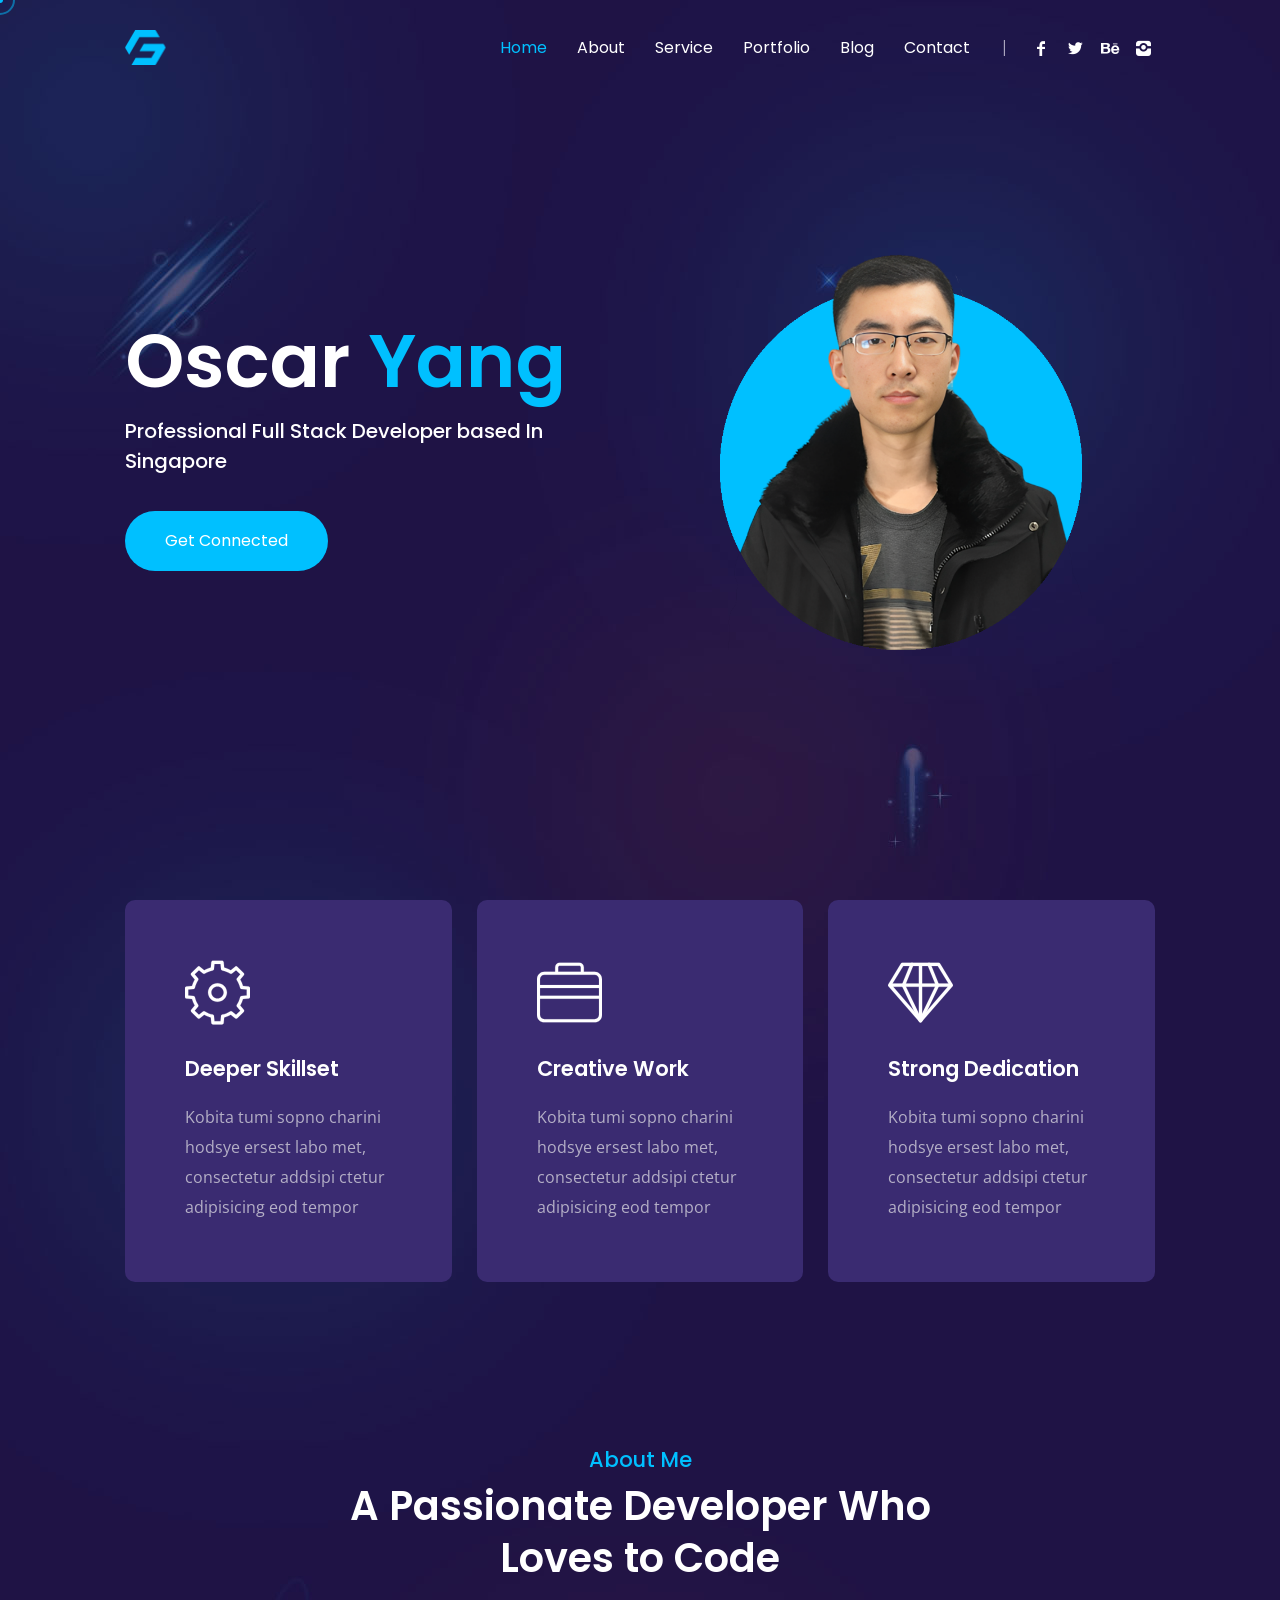
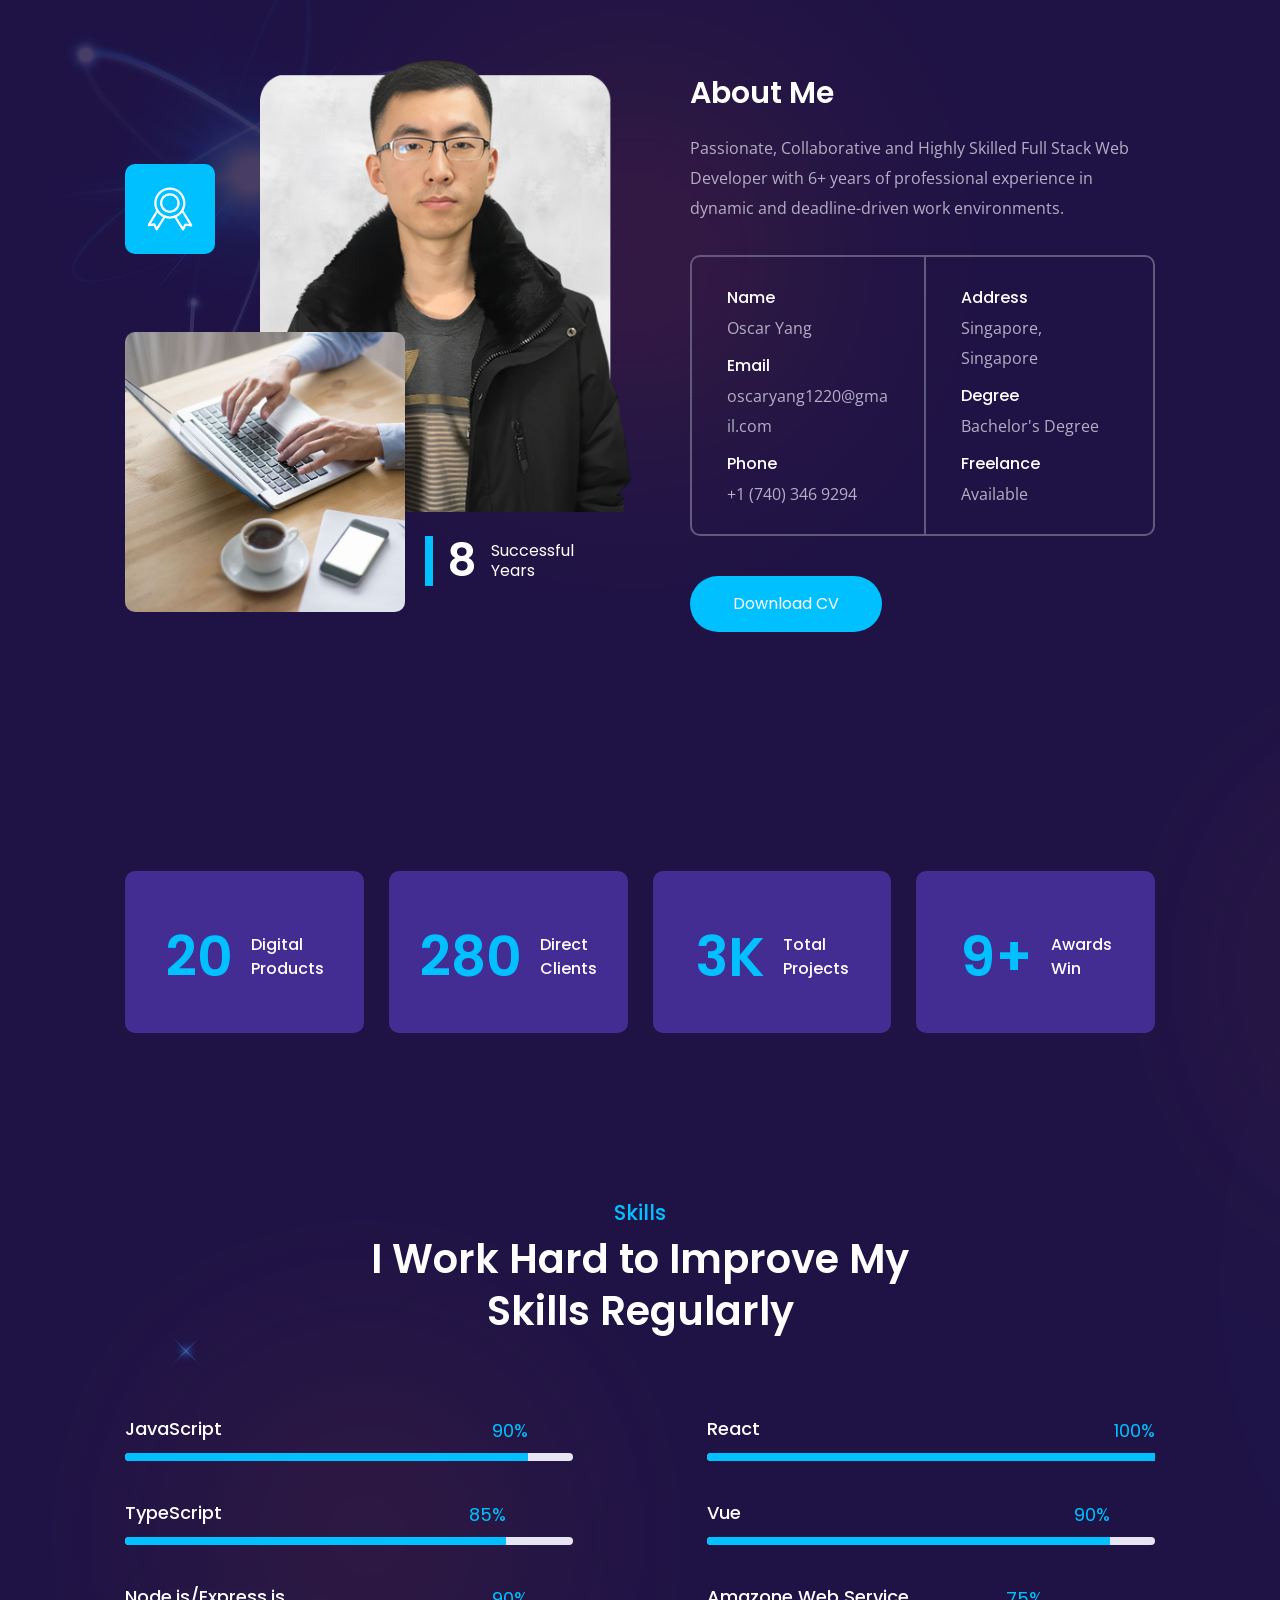
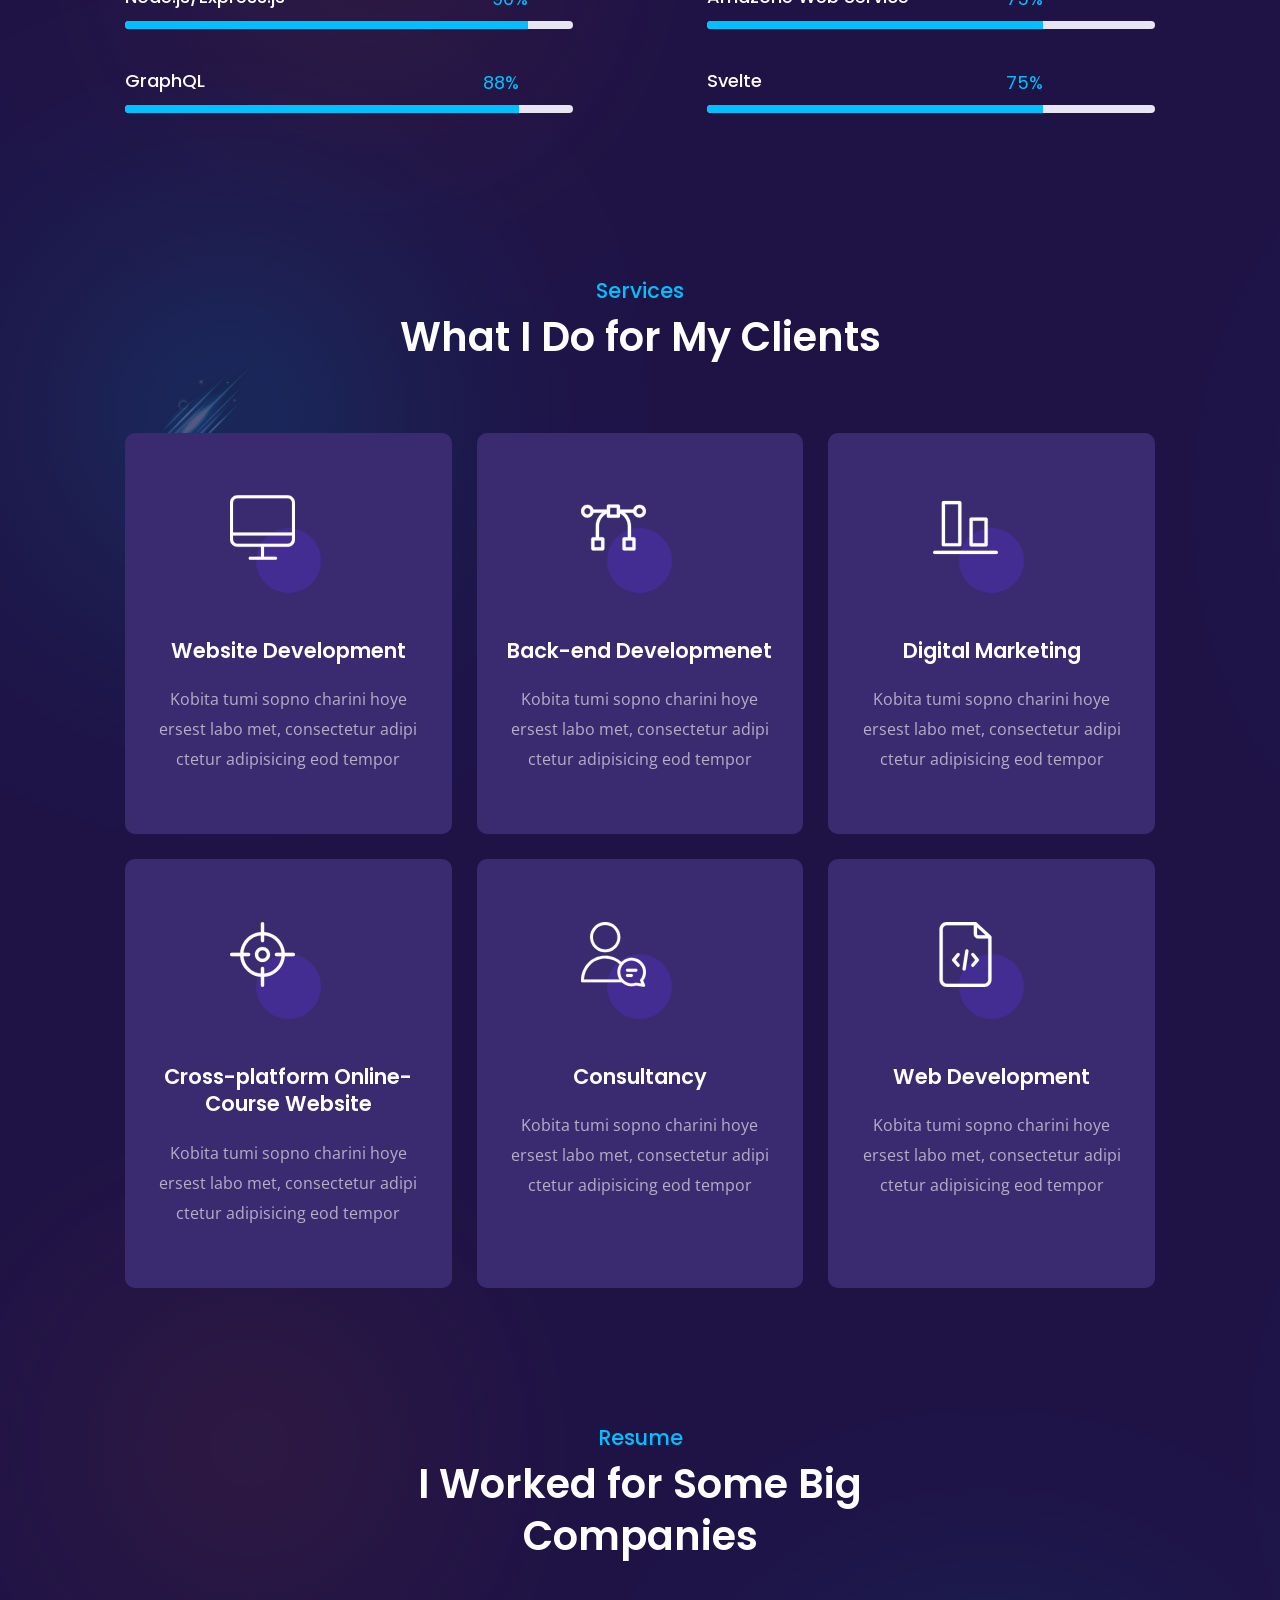
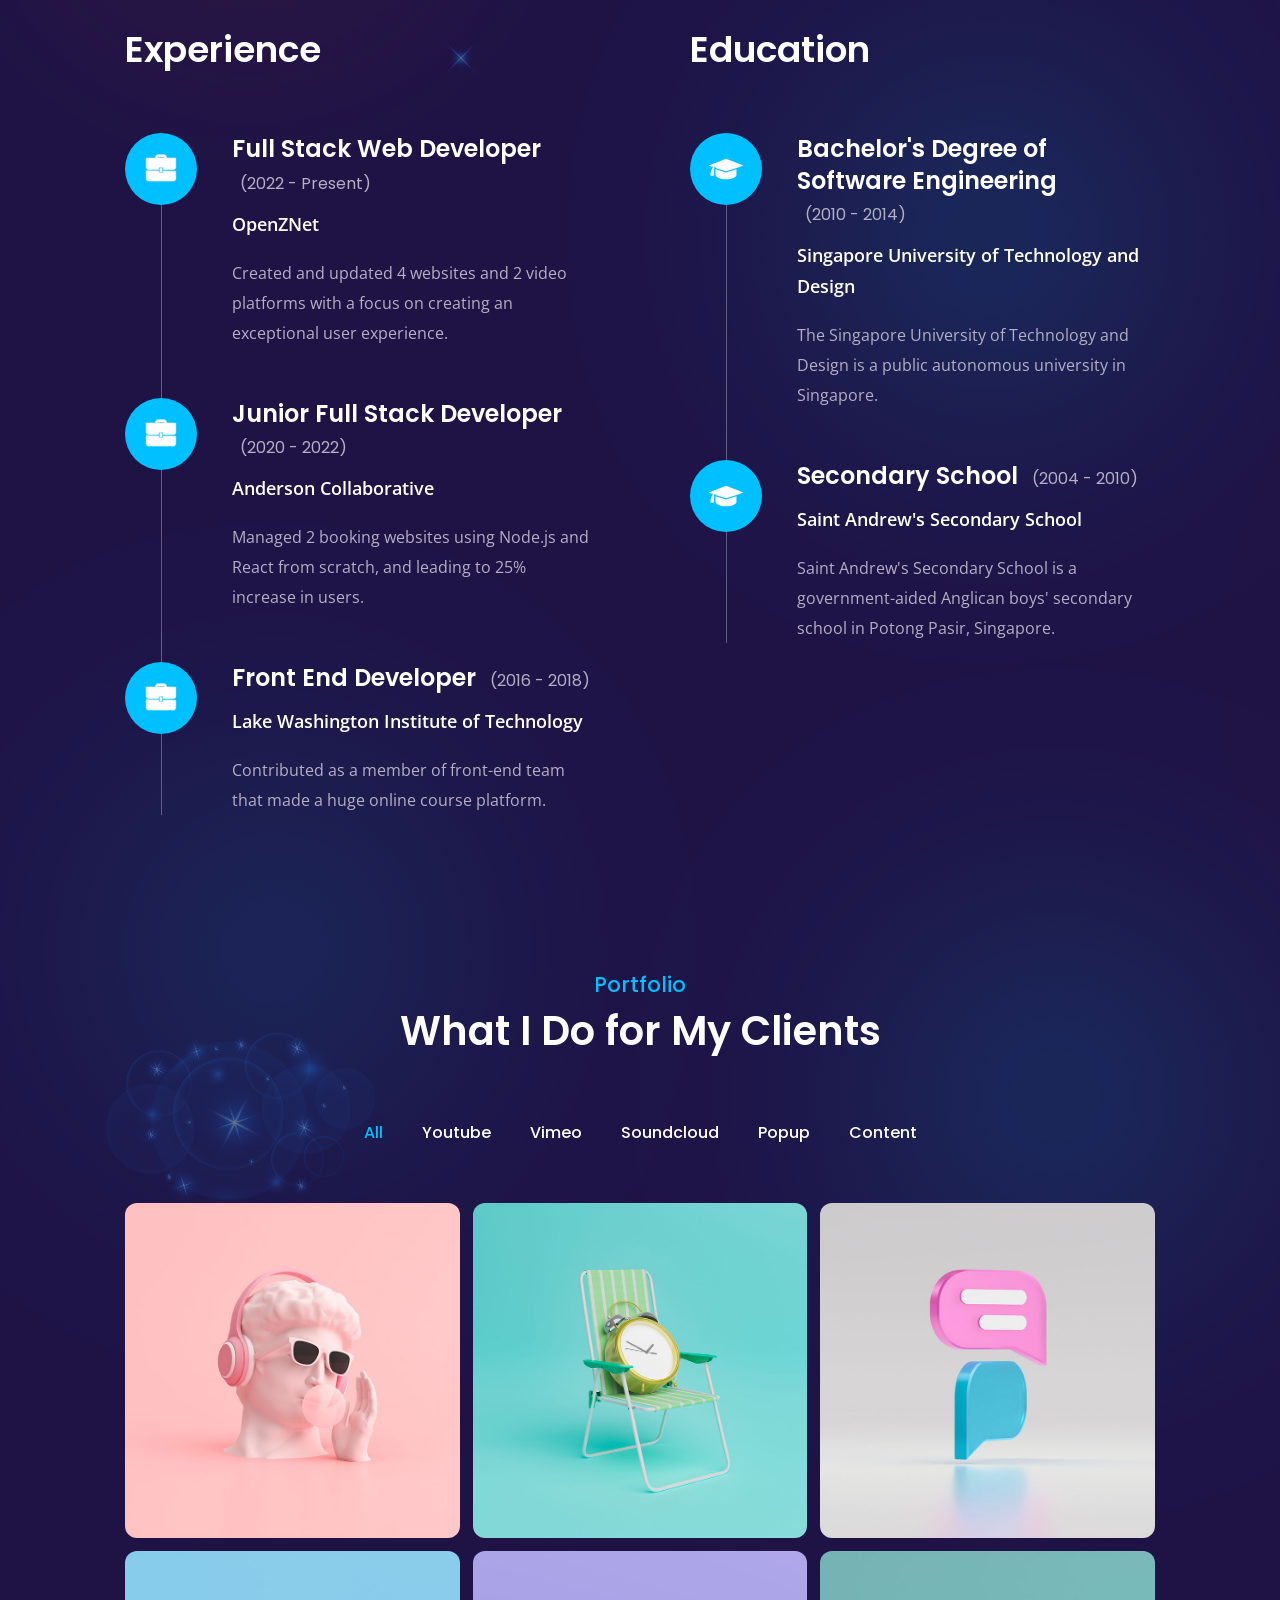
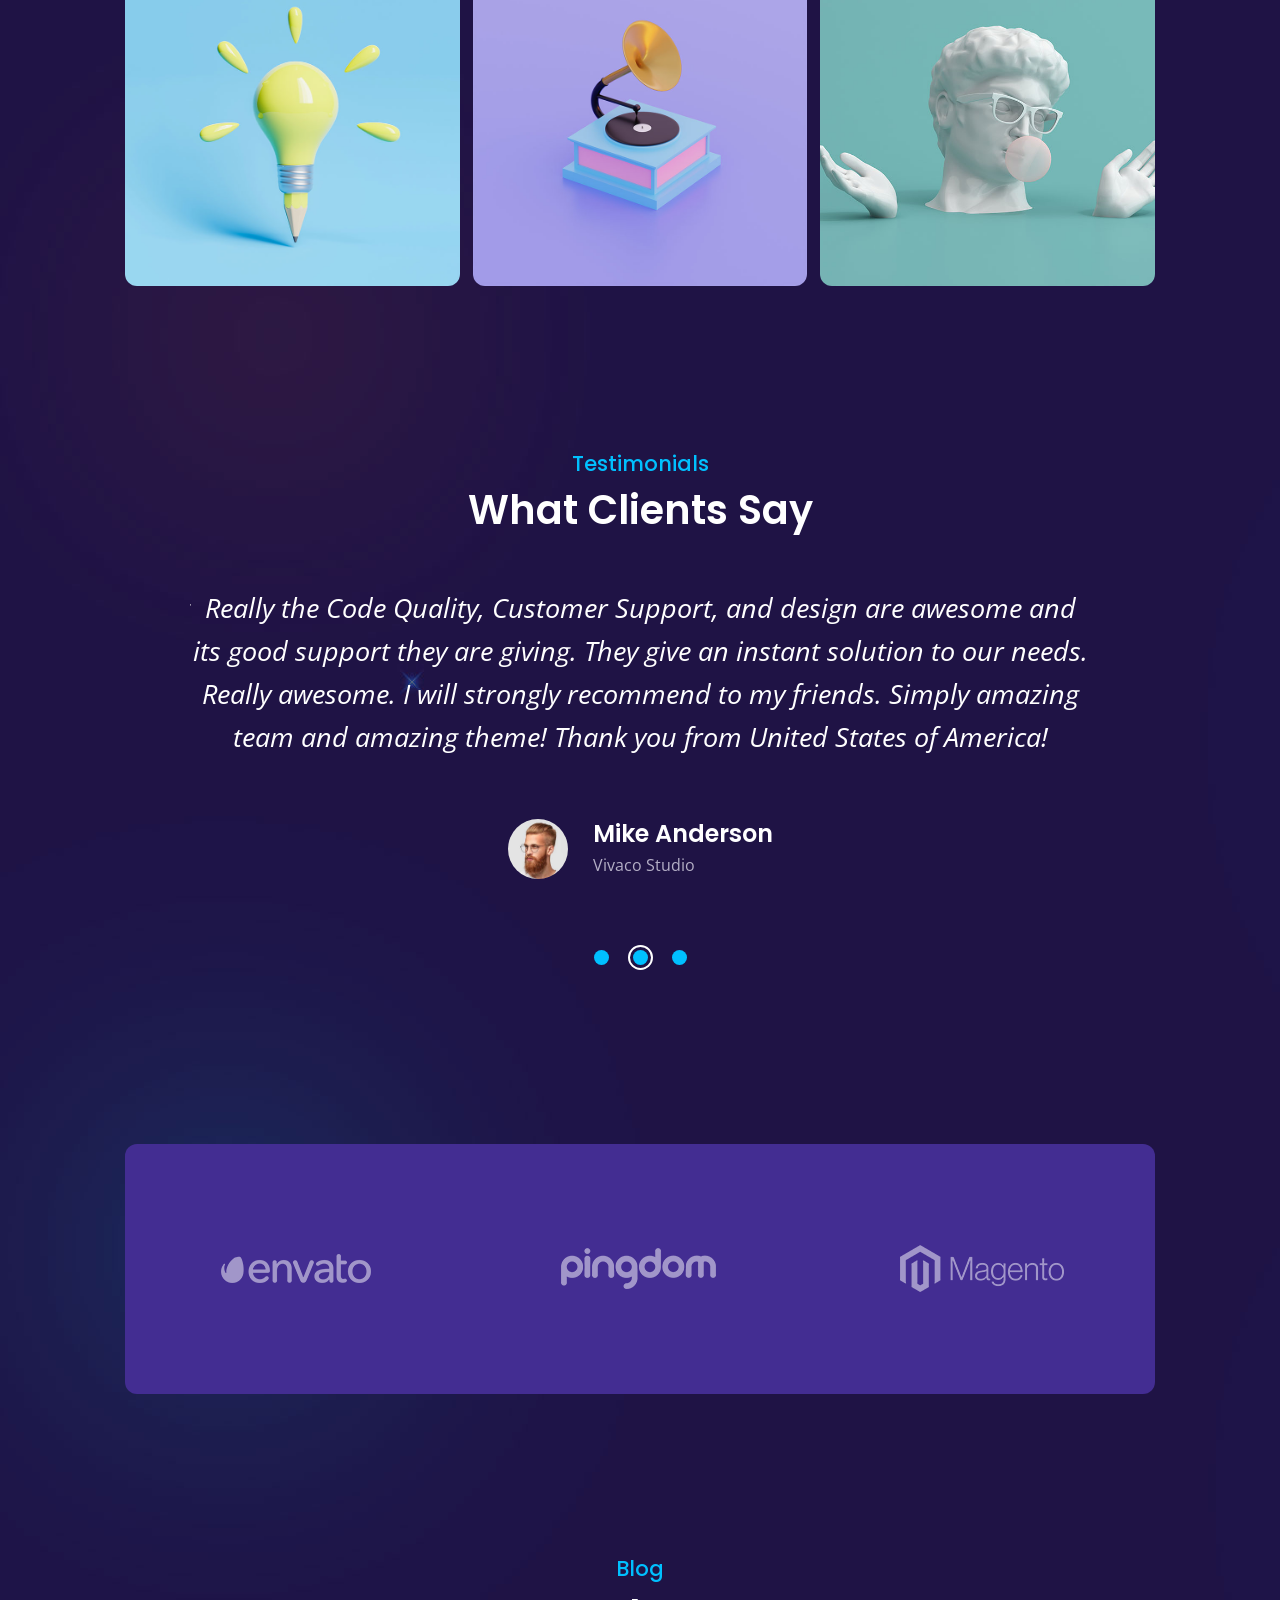
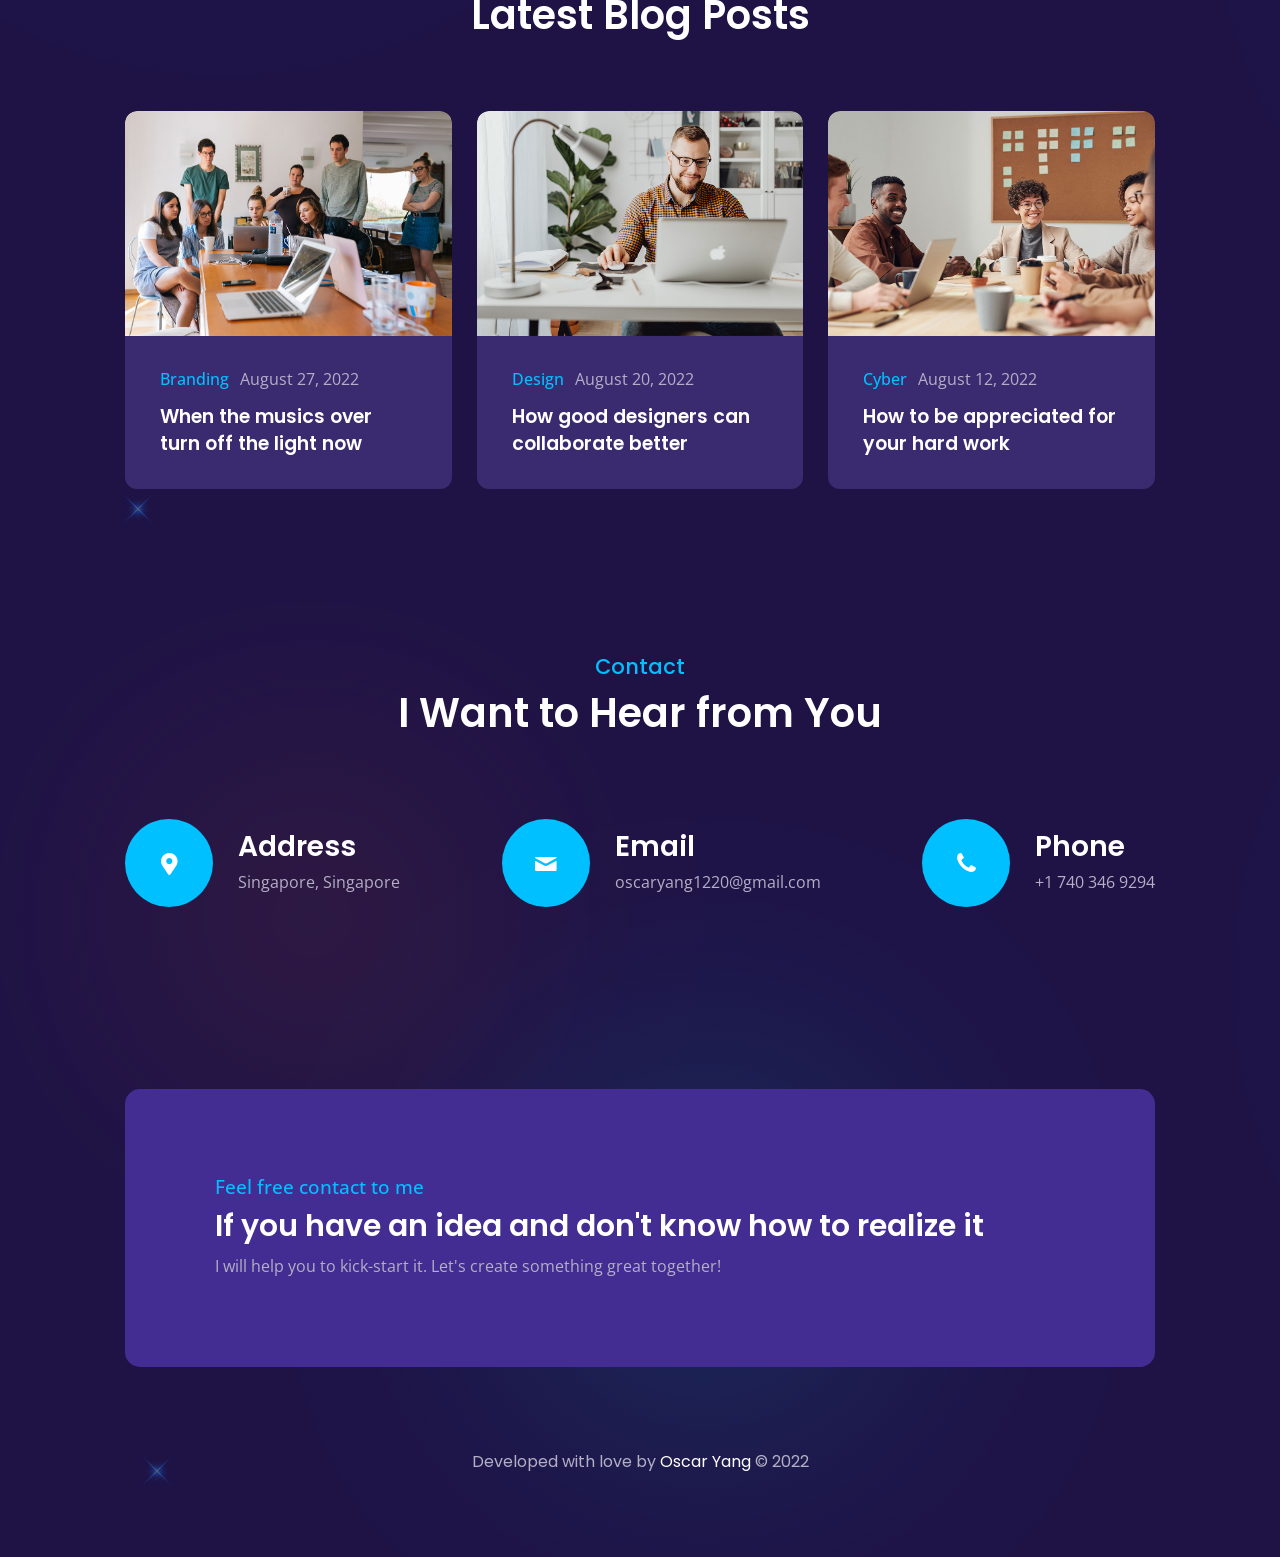
==== commit 6d25fa2b: "style: update icons color to white" ====
--- a/index.html
+++ b/index.html
@@ -178,7 +178,7 @@
                   <span class="badge"><img class="svg" src="img/svg/ribbon.svg" alt="" /></span>
                   <div class="experience">
                     <div class="inner">
-                      <h3>12</h3>
+                      <h3>8</h3>
                       <span>Successful<br />Years</span>
                     </div>
                   </div>
@@ -216,7 +216,7 @@
                         </li>
                         <li>
                           <span>Degree</span>
-                          <p>Master</p>
+                          <p>Bachelor's Degree</p>
                         </li>
                         <li>
                           <span>Freelance</span>
@@ -280,42 +280,54 @@
             <div class="list">
               <div class="left">
                 <div class="dodo_progress wow fadeInUp" data-wow-duration="1s">
-                  <div class="progress_inner" data-value="95">
-                    <span><span class="label">HTML</span><span class="number">95%</span></span>
-                    <div class="background">
-                      <div class="bar"><div class="bar_in"></div></div>
-                    </div>
-                  </div>
-                  <div class="progress_inner" data-value="75">
-                    <span><span class="label">CSS</span><span class="number">75%</span></span>
-                    <div class="background">
-                      <div class="bar"><div class="bar_in"></div></div>
-                    </div>
-                  </div>
                   <div class="progress_inner" data-value="90">
                     <span><span class="label">JavaScript</span><span class="number">90%</span></span>
                     <div class="background">
                       <div class="bar"><div class="bar_in"></div></div>
                     </div>
                   </div>
+                  <div class="progress_inner" data-value="85">
+                    <span><span class="label">TypeScript</span><span class="number">85%</span></span>
+                    <div class="background">
+                      <div class="bar"><div class="bar_in"></div></div>
+                    </div>
+                  </div>
+                  <div class="progress_inner" data-value="90">
+                    <span><span class="label">Node.js/Express.js</span><span class="number">90%</span></span>
+                    <div class="background">
+                      <div class="bar"><div class="bar_in"></div></div>
+                    </div>
+                  </div>
+                  <div class="progress_inner" data-value="88">
+                    <span><span class="label">GraphQL</span><span class="number">88%</span></span>
+                    <div class="background">
+                      <div class="bar"><div class="bar_in"></div></div>
+                    </div>
+                  </div>
                 </div>
               </div>
               <div class="right">
                 <div class="dodo_progress wow fadeInUp" data-wow-duration="1s">
-                  <div class="progress_inner" data-value="70">
+                  <div class="progress_inner" data-value="100">
                     <span><span class="label">React</span><span class="number">100%</span></span>
                     <div class="background">
                       <div class="bar"><div class="bar_in"></div></div>
                     </div>
                   </div>
-                  <div class="progress_inner" data-value="80">
-                    <span><span class="label">Vue</span><span class="number">85%</span></span>
+                  <div class="progress_inner" data-value="90">
+                    <span><span class="label">Vue</span><span class="number">90%</span></span>
                     <div class="background">
                       <div class="bar"><div class="bar_in"></div></div>
                     </div>
                   </div>
-                  <div class="progress_inner" data-value="90">
-                    <span><span class="label">PHP</span><span class="number">90%</span></span>
+                  <div class="progress_inner" data-value="75">
+                    <span><span class="label">Amazone Web Service</span><span class="number">75%</span></span>
+                    <div class="background">
+                      <div class="bar"><div class="bar_in"></div></div>
+                    </div>
+                  </div>
+                  <div class="progress_inner" data-value="75">
+                    <span><span class="label">Svelte</span><span class="number">75%</span></span>
                     <div class="background">
                       <div class="bar"><div class="bar_in"></div></div>
                     </div>
@@ -339,7 +351,7 @@
                 <li class="wow fadeInUp" data-wow-duration="1s">
                   <div class="list_inner tilt-effect">
                     <span class="icon"><img class="svg" src="img/svg/monitor.svg" alt="" /></span>
-                    <h3 class="title">Website Design</h3>
+                    <h3 class="title">Website Development</h3>
                     <p class="text">
                       Kobita tumi sopno charini hoye ersest labo met, consectetur adipi ctetur adipisicing eod tempor
                     </p>
@@ -348,7 +360,7 @@
                 <li class="wow fadeInUp" data-wow-duration="1s" data-wow-delay="0.2s">
                   <div class="list_inner tilt-effect">
                     <span class="icon"><img class="svg" src="img/svg/anchor.svg" alt="" /></span>
-                    <h3 class="title">Graphic Design</h3>
+                    <h3 class="title">Back-end Developmenet</h3>
                     <p class="text">
                       Kobita tumi sopno charini hoye ersest labo met, consectetur adipi ctetur adipisicing eod tempor
                     </p>
@@ -366,7 +378,7 @@
                 <li class="wow fadeInUp" data-wow-duration="1s">
                   <div class="list_inner tilt-effect">
                     <span class="icon"><img class="svg" src="img/svg/aim.svg" alt="" /></span>
-                    <h3 class="title">Photography</h3>
+                    <h3 class="title">Cross-platform Online-Course Website</h3>
                     <p class="text">
                       Kobita tumi sopno charini hoye ersest labo met, consectetur adipi ctetur adipisicing eod tempor
                     </p>
@@ -414,30 +426,38 @@
                       <div class="list_inner">
                         <span class="icon"><img class="svg" src="img/svg/case-2.svg" alt="" /></span>
                         <div class="resume_title">
-                          <h3>UI/UX Designer <span>(2018 - Present)</span></h3>
-                          <span class="company">Easy Computers</span>
-                        </div>
-                        <p class="text">Kobita tumi sopno charini hoye ersest labo met, consectetur khobor nio na.</p>
+                          <h3>Full Stack Web Developer <span>(2022 - Present)</span></h3>
+                          <span class="company">OpenZNet</span>
+                        </div>
+                        <p class="text">
+                          Created and updated 4 websites and 2 video platforms with a focus on creating an exceptional
+                          user experience.
+                        </p>
                       </div>
                     </li>
                     <li class="wow fadeInUp" data-wow-duration="1s" data-wow-delay="0.2s">
                       <div class="list_inner">
                         <span class="icon"><img class="svg" src="img/svg/case-2.svg" alt="" /></span>
                         <div class="resume_title">
-                          <h3>Web Designer <span>(2016 - 2018)</span></h3>
-                          <span class="company">Design Hub</span>
-                        </div>
-                        <p class="text">Kobita tumi sopno charini hoye ersest labo met, consectetur khobor nio na.</p>
+                          <h3>Junior Full Stack Developer <span>(2020 - 2022)</span></h3>
+                          <span class="company">Anderson Collaborative</span>
+                        </div>
+                        <p class="text">
+                          Managed 2 booking websites using Node.js and React from scratch, and leading to 25% increase
+                          in users.
+                        </p>
                       </div>
                     </li>
                     <li class="wow fadeInUp" data-wow-duration="1s" data-wow-delay="0.4s">
                       <div class="list_inner">
                         <span class="icon"><img class="svg" src="img/svg/case-2.svg" alt="" /></span>
                         <div class="resume_title">
-                          <h3>Graphic Designer <span>(2012 - 2016)</span></h3>
-                          <span class="company">Vivaco Studio</span>
-                        </div>
-                        <p class="text">Kobita tumi sopno charini hoye ersest labo met, consectetur khobor nio na.</p>
+                          <h3>Front End Developer <span>(2016 - 2018)</span></h3>
+                          <span class="company">Lake Washington Institute of Technology</span>
+                        </div>
+                        <p class="text">
+                          Contributed as a member of front-end team that made a huge online course platform.
+                        </p>
                       </div>
                     </li>
                   </ul>
@@ -449,34 +469,30 @@
                 </div>
                 <div class="resume_list">
                   <ul>
-                    <li class="wow fadeInUp" data-wow-duration="1s">
-                      <div class="list_inner">
-                        <span class="icon"><img class="svg" src="img/svg/degree.svg" alt="" /></span>
-                        <div class="resume_title">
-                          <h3>Masters of Science <span>(2010 - 2012)</span></h3>
-                          <span class="company">Dhaka University</span>
-                        </div>
-                        <p class="text">Kobita tumi sopno charini hoye ersest labo met, consectetur khobor nio na.</p>
-                      </div>
-                    </li>
                     <li class="wow fadeInUp" data-wow-duration="1s" data-wow-delay="0.2s">
                       <div class="list_inner">
                         <span class="icon"><img class="svg" src="img/svg/degree.svg" alt="" /></span>
                         <div class="resume_title">
-                          <h3>Bacheloor of Science <span>(2006 - 2010)</span></h3>
-                          <span class="company">Bangla Collage</span>
-                        </div>
-                        <p class="text">Kobita tumi sopno charini hoye ersest labo met, consectetur khobor nio na.</p>
+                          <h3>Bachelor's Degree of Software Engineering <span>(2010 - 2014)</span></h3>
+                          <span class="company">Singapore University of Technology and Design</span>
+                        </div>
+                        <p class="text">
+                          The Singapore University of Technology and Design is a public autonomous university in
+                          Singapore.
+                        </p>
                       </div>
                     </li>
                     <li class="wow fadeInUp" data-wow-duration="1s" data-wow-delay="0.4s">
                       <div class="list_inner">
                         <span class="icon"><img class="svg" src="img/svg/degree.svg" alt="" /></span>
                         <div class="resume_title">
-                          <h3>Secondary School <span>(2000 - 2006)</span></h3>
-                          <span class="company">Vivaco Studio</span>
-                        </div>
-                        <p class="text">Kobita tumi sopno charini hoye ersest labo met, consectetur khobor nio na.</p>
+                          <h3>Secondary School <span>(2004 - 2010)</span></h3>
+                          <span class="company">Saint Andrew's Secondary School</span>
+                        </div>
+                        <p class="text">
+                          Saint Andrew's Secondary School is a government-aided Anglican boys' secondary school in
+                          Potong Pasir, Singapore.
+                        </p>
                       </div>
                     </li>
                   </ul>
@@ -668,9 +684,6 @@
                 <div class="in wow fadeInUp" data-wow-duration="1s">
                   <ul class="owl-carousel owl-theme">
                     <li>
-                      <div class="icon">
-                        <img class="svg" src="img/svg/quote.svg" alt="" />
-                      </div>
                       <div class="text">
                         <p>
                           I rarely like to write reviews, but the Marketify team truly deserve a standing ovation for
@@ -690,9 +703,6 @@
                       </div>
                     </li>
                     <li>
-                      <div class="icon">
-                        <img class="svg" src="img/svg/quote.svg" alt="" />
-                      </div>
                       <div class="text">
                         <p>
                           Really the Code Quality, Customer Support, and design are awesome and its good support they
@@ -712,9 +722,6 @@
                       </div>
                     </li>
                     <li>
-                      <div class="icon">
-                        <img class="svg" src="img/svg/quote.svg" alt="" />
-                      </div>
                       <div class="text">
                         <p>
                           Loved the template design, documentation, customizability and the customer support from
@@ -961,17 +968,17 @@
         <div class="foliox_tm_subscribe">
           <div class="container">
             <div class="inner tilt-effect">
-              <div class="left wow fadeInLeft" data-wow-duration="1s">
-                <span class="subtitle">Subscribe Now</span>
-                <h3 class="title">Get My Newsletter</h3>
-                <p class="text">Get latest news, tips and trics in your inbox</p>
-              </div>
-              <div class="right wow fadeInRight" data-wow-duration="1s">
+              <div class="wow fadeInLeft" data-wow-duration="1s">
+                <span class="subtitle">Feel free contact to me</span>
+                <h5 class="title">If you have an idea and don't know how to realize it</h5>
+                <p class="text">I will help you to kick-start it. Let's create something great together!</p>
+              </div>
+              <!-- <div class="right wow fadeInRight" data-wow-duration="1s">
                 <div class="field">
                   <input type="text" placeholder="Your email here" />
                   <input type="submit" value="Send Now" />
                 </div>
-              </div>
+              </div> -->
             </div>
           </div>
         </div>
--- a/css/style.css
+++ b/css/style.css
@@ -99,17 +99,18 @@
   margin: 0px;
   list-style-type: none;
 }
-body::-webkit-scrollbar {
+
+::-webkit-scrollbar {
   width: 11px;
 }
 body {
   scrollbar-width: thin;
   scrollbar-color: var(--extra-color) #1e1345;
 }
-body:-webkit-scrollbar-track {
+:-webkit-scrollbar-track {
   background: #1e1345;
 }
-body::-webkit-scrollbar-thumb {
+::-webkit-scrollbar-thumb {
   background-color: var(--extra-color);
   border-radius: 6px;
   border: 3px solid #1e1345;
@@ -2141,7 +2142,7 @@
 }
 .foliox_tm_subscribe .title {
   color: #fff;
-  font-size: 48px;
+  font-size: 40px;
   margin-bottom: 10px;
 }
 .foliox_tm_subscribe .right {
@@ -2454,7 +2455,7 @@
     font-size: 19px;
   }
   .foliox_tm_subscribe .title {
-    font-size: 38px;
+    font-size: 30px;
   }
   .foliox_tm_subscribe .title {
     margin-bottom: 5px;
@@ -2648,7 +2649,7 @@
     font-size: 19px;
   }
   .foliox_tm_subscribe .title {
-    font-size: 36px;
+    font-size: 32px;
   }
   .foliox_tm_subscribe .field input[type="submit"] {
     font-size: 16px;
@@ -2811,7 +2812,7 @@
     font-size: 19px;
   }
   .foliox_tm_subscribe .title {
-    font-size: 30px;
+    font-size: 26px;
   }
 }
 @media (max-width: 480px) {
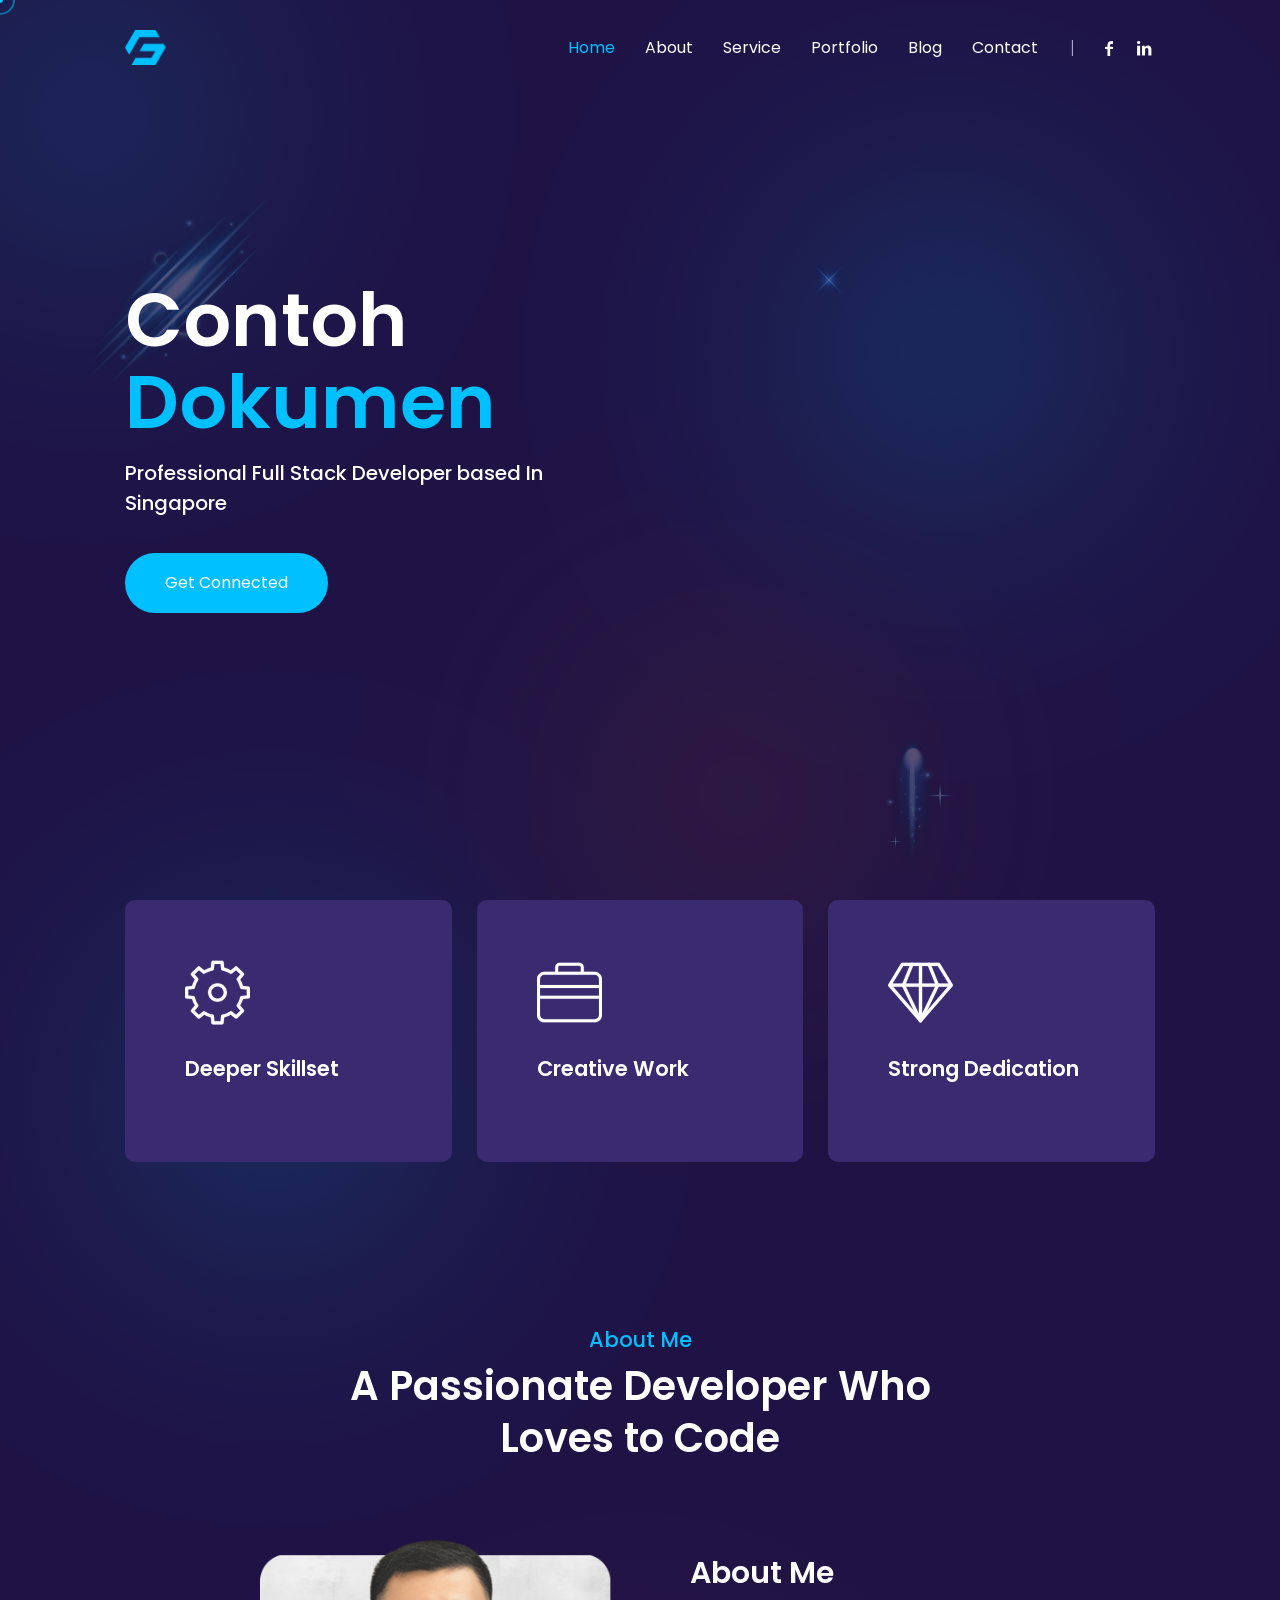
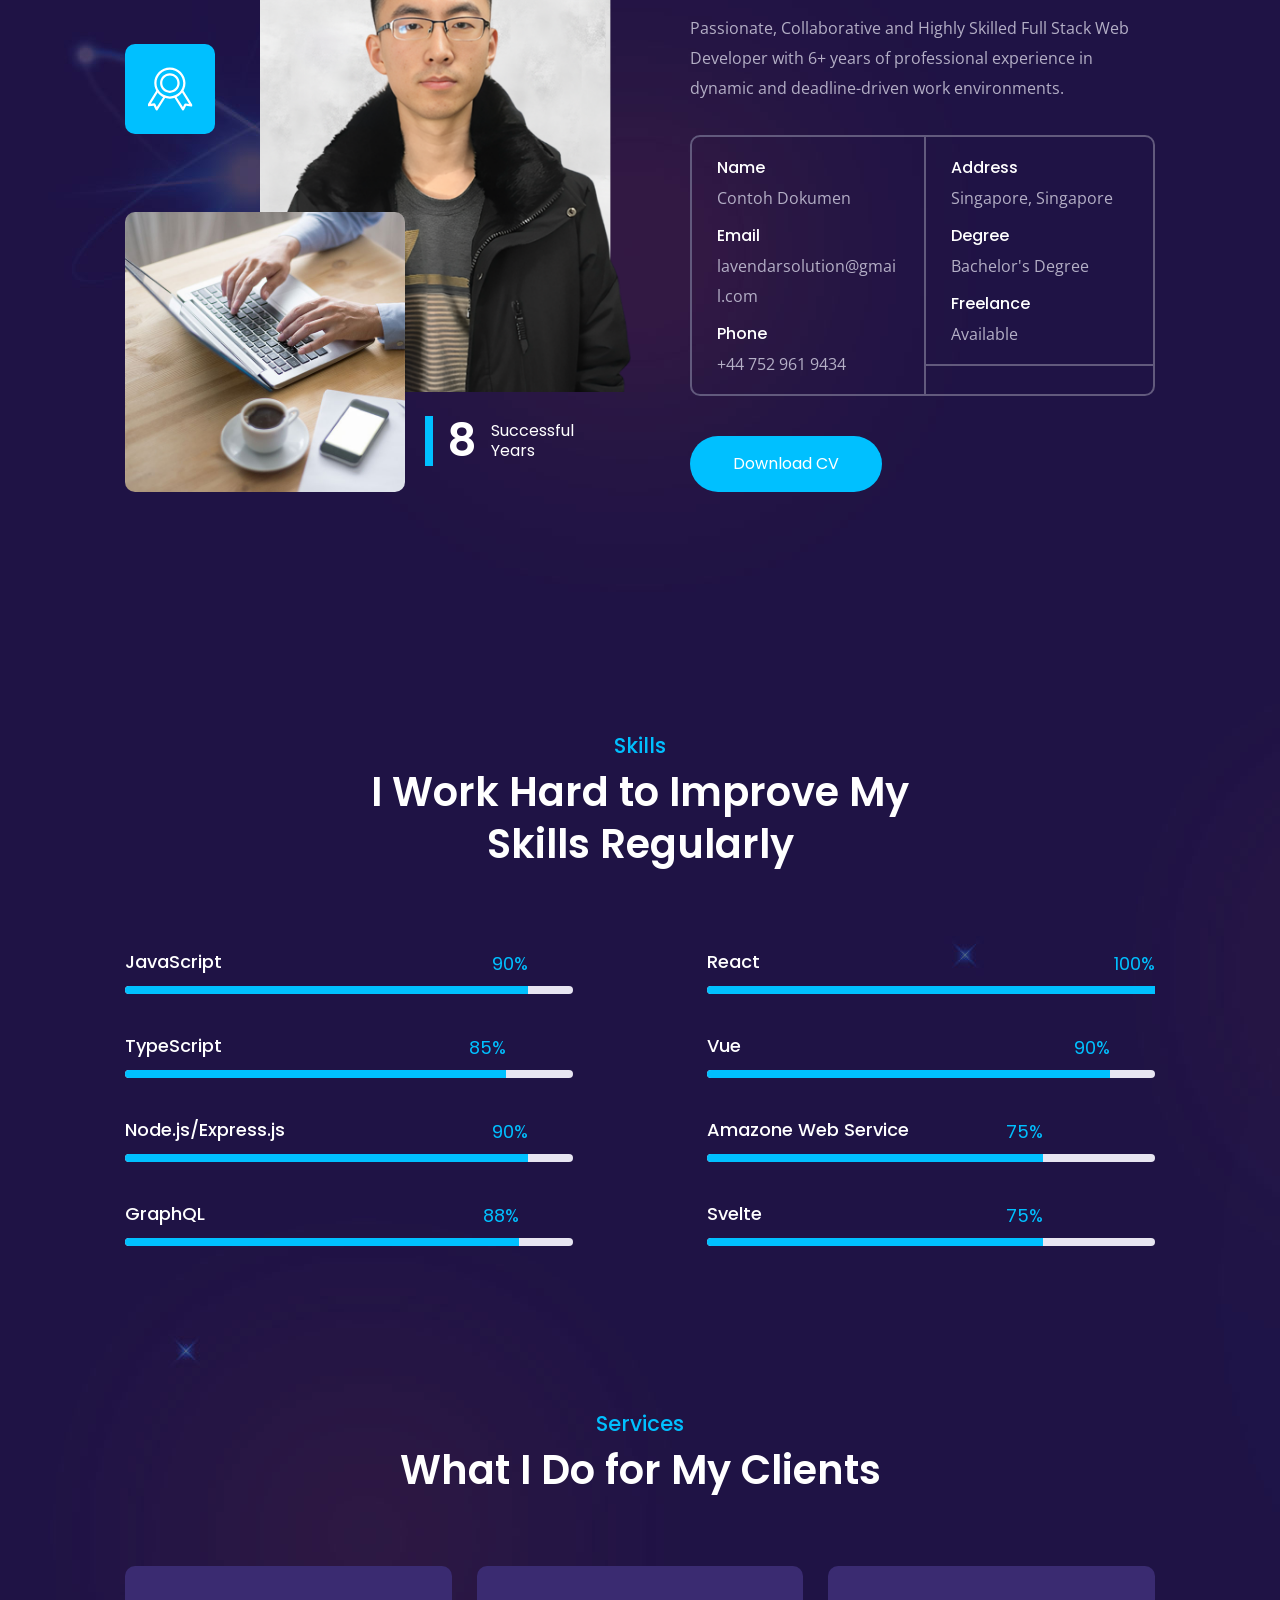
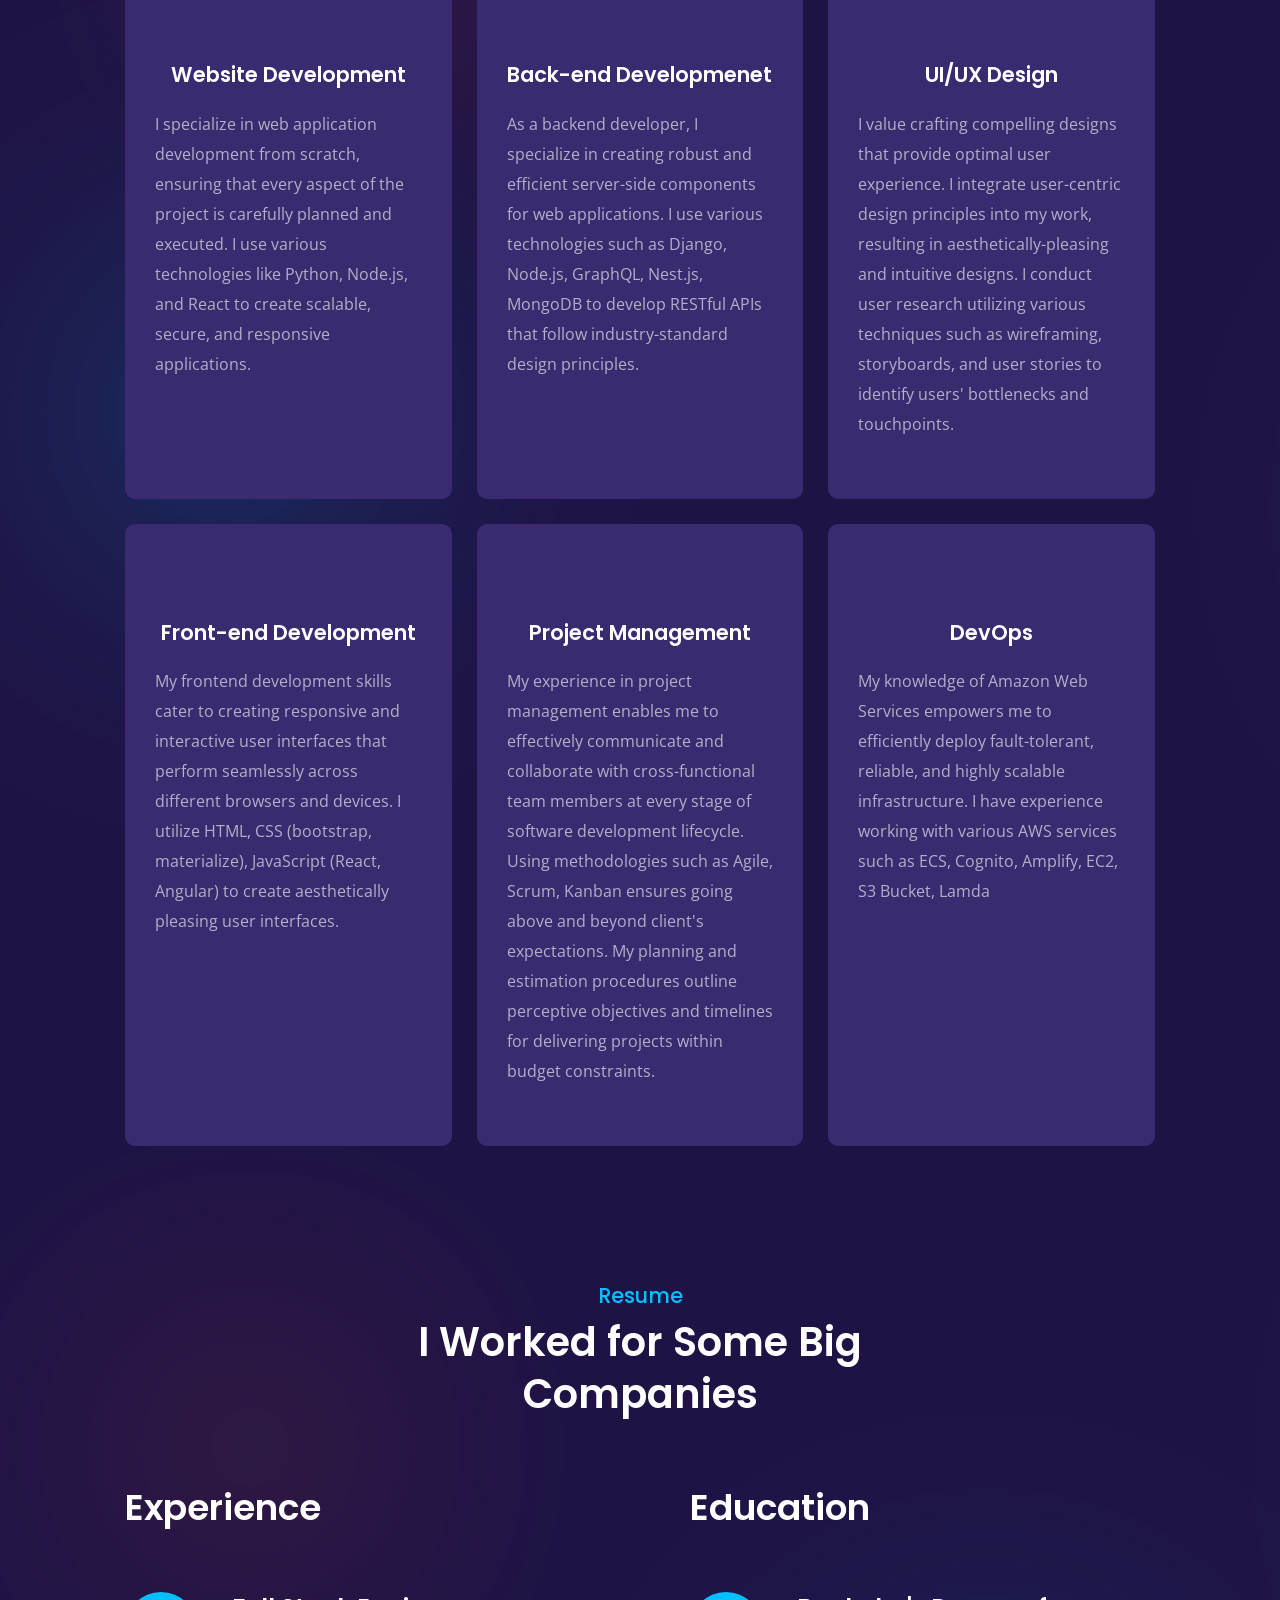
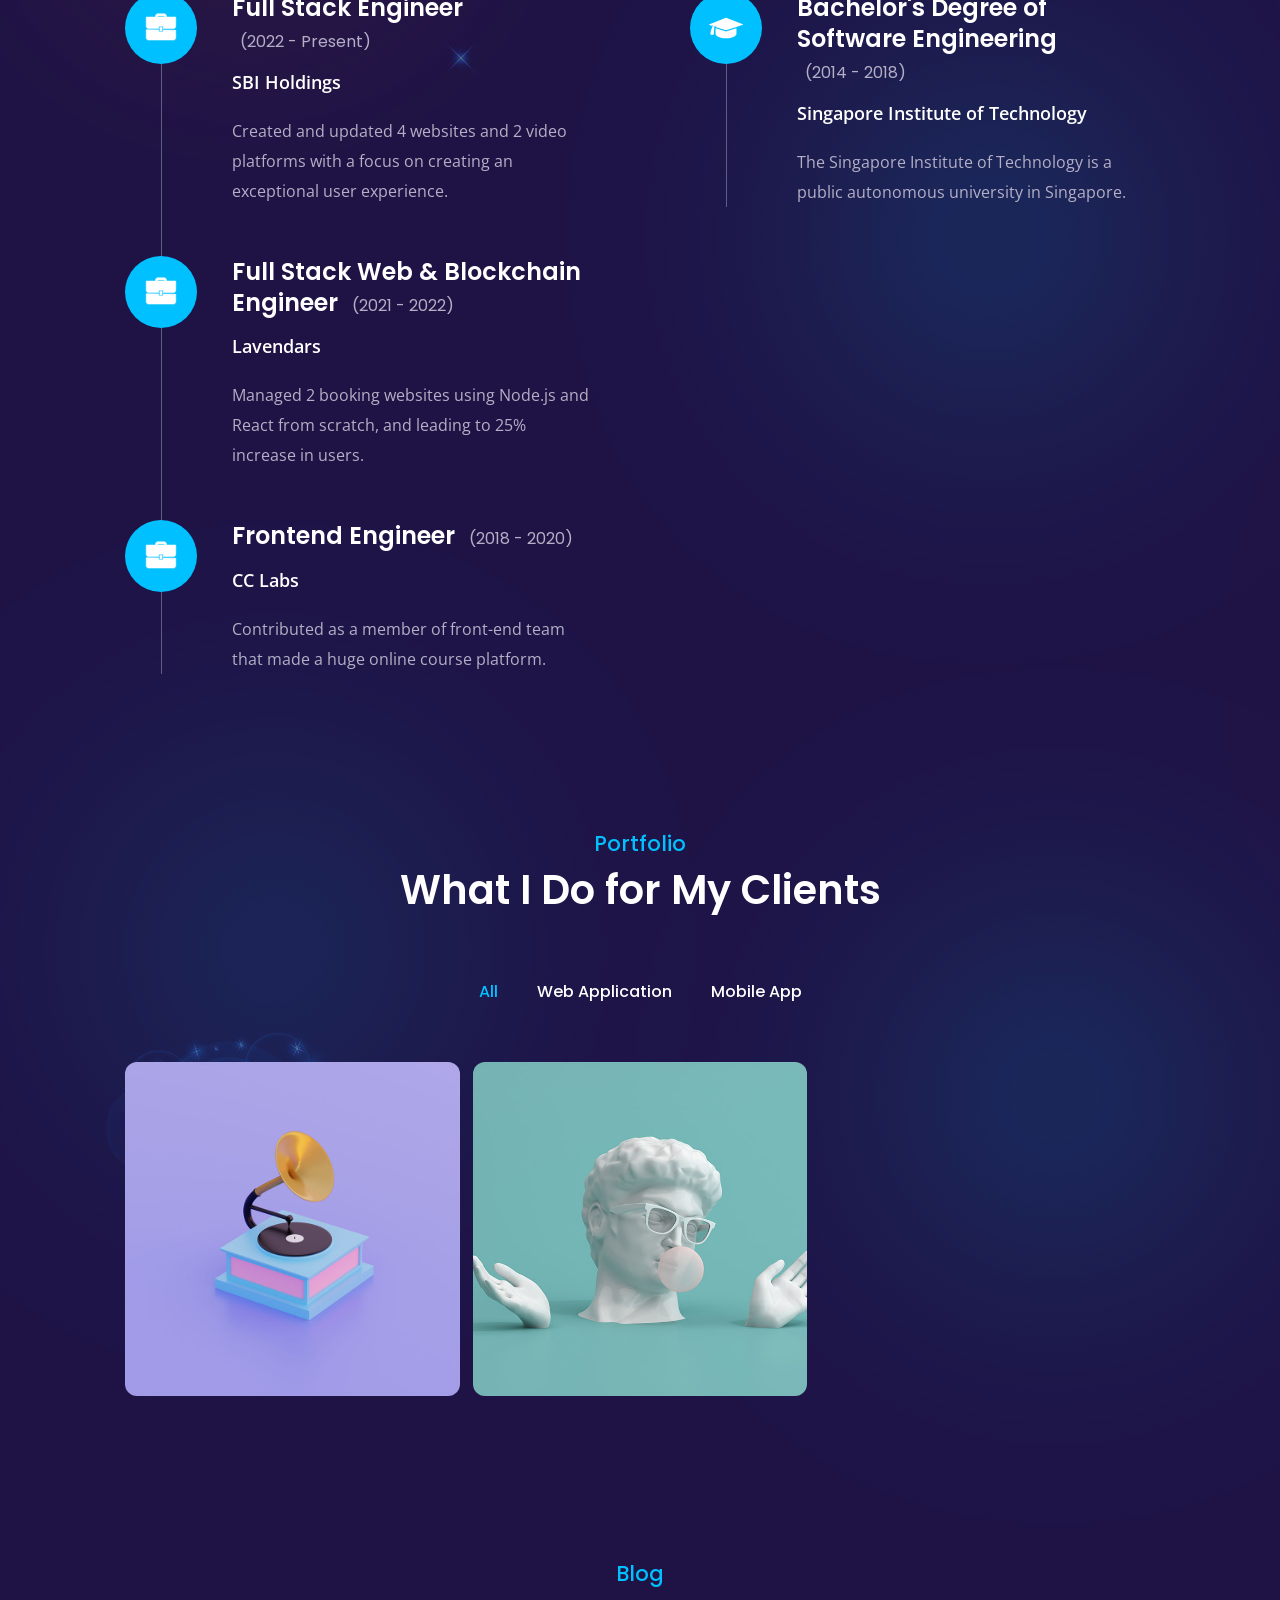
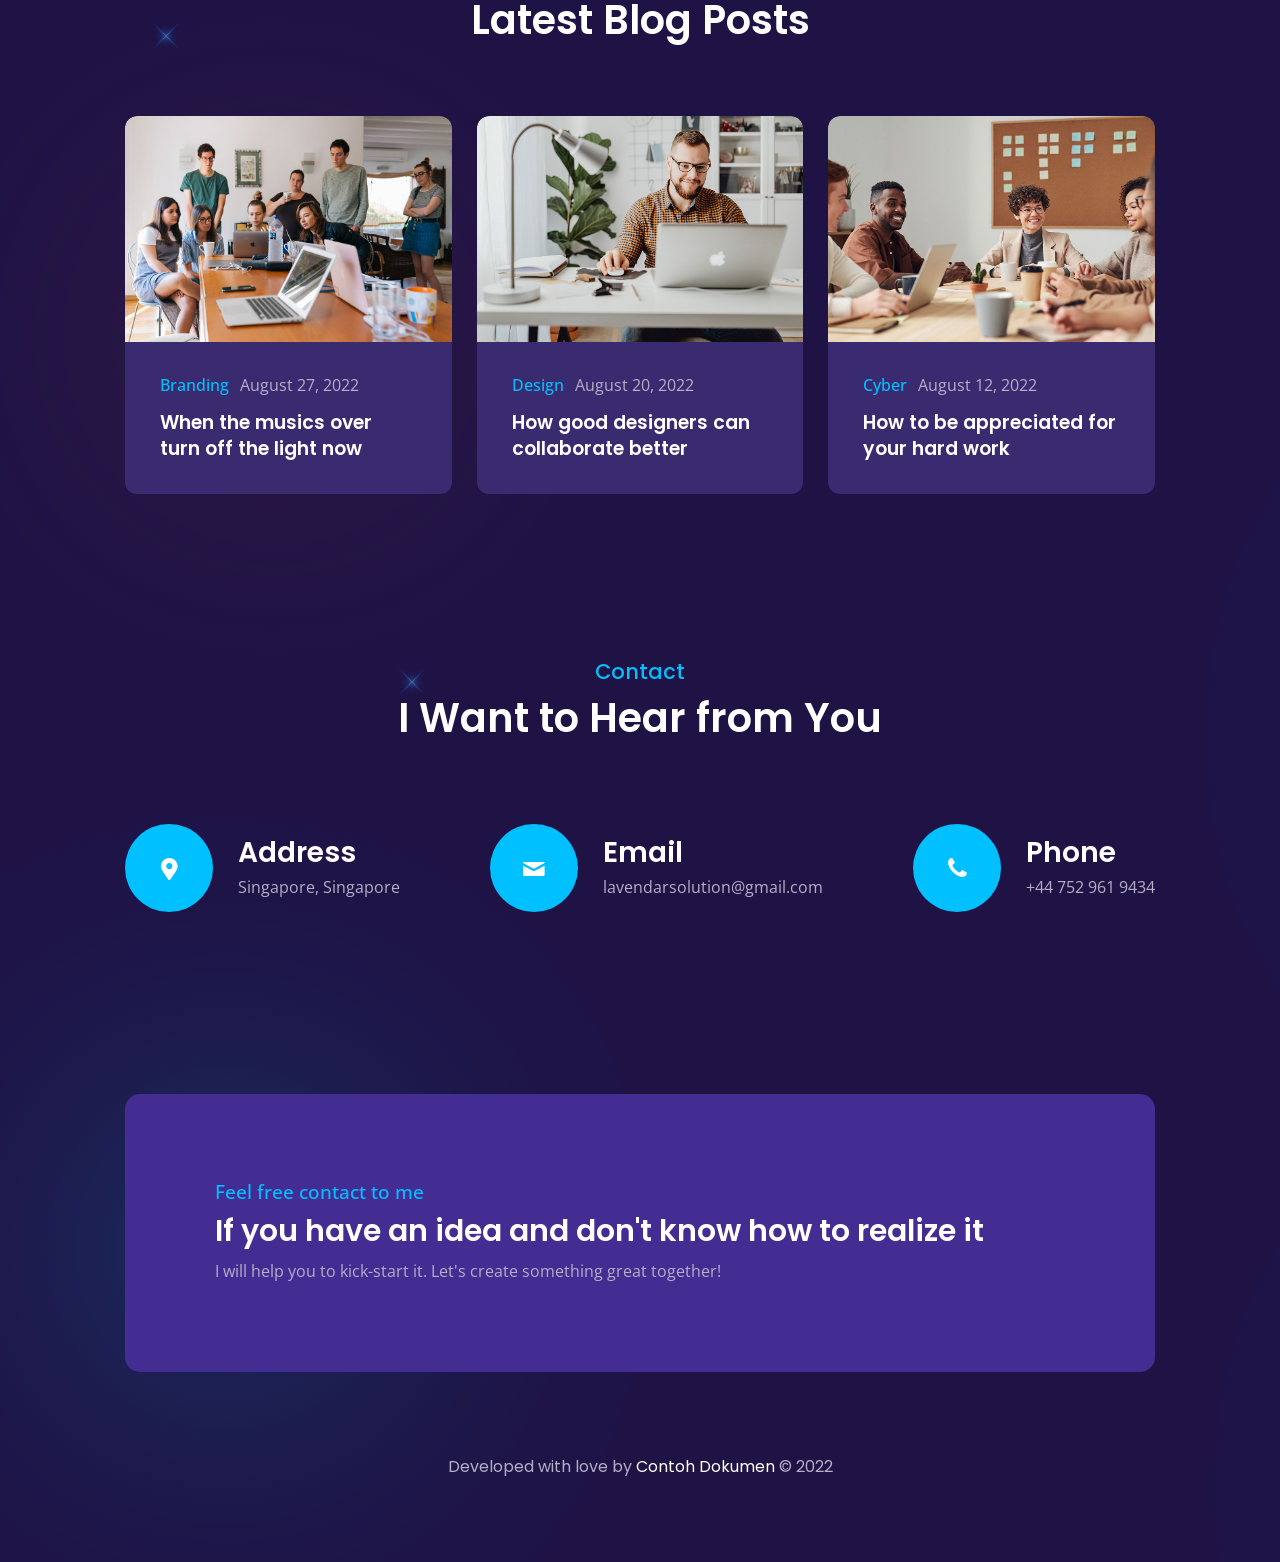
==== commit 96ffe63f: "feat: update some contents" ====
--- a/index.html
+++ b/index.html
@@ -4,237 +4,223 @@
 <!--[if IE 8]><html class="ie ie8" lang="en"> <![endif]-->
 <!--[if (gte IE 9)|!(IE)]><!-->
 <html lang="en">
-  <!--<![endif]-->
-
-  <!-- Mirrored from marketifythemes.net/html/foliox/ by HTTrack Website Copier/3.x [XR&CO'2014], Fri, 09 Dec 2022 00:40:22 GMT -->
-  <head>
-    <meta http-equiv="Content-Type" content="text/html; charset=utf-8" />
-    <meta name="description" content="Name of your web site" />
-    <meta name="author" content="Marketify" />
-    <meta name="viewport" content="width=device-width, initial-scale=1, maximum-scale=1" />
-    <title>Oscar Yang</title>
-
-    <link
-      href="https://fonts.googleapis.com/css2?family=Poppins:ital,wght@0,100;0,200;0,300;0,400;0,500;0,600;0,700;0,800;0,900;1,100;1,200;1,300;1,400;1,500;1,600;1,700;1,800;1,900&amp;display=swap"
-      rel="stylesheet"
-    />
-    <link
-      href="https://fonts.googleapis.com/css2?family=Open+Sans:ital,wght@0,300;0,400;0,500;0,600;0,700;0,800;1,300;1,400;1,500;1,600;1,700;1,800&amp;display=swap"
-      rel="stylesheet"
-    />
-    <link rel="stylesheet" type="text/css" href="css/plugins.css" />
-    <link rel="stylesheet" type="text/css" href="css/style.css" />
-  </head>
-  <body>
-    <div id="preloader">
-      <div class="loader_line"></div>
-    </div>
-
-    <div class="foliox_tm_all_wrap" data-magic-cursor="show">
-      <div class="foliox_tm_mobile_menu">
-        <div class="mobile_menu_inner">
-          <div class="mobile_in">
-            <div class="logo">
-              <a href="#"><img src="img/logo/logo.png" alt="" /></a>
-            </div>
-            <div class="trigger">
-              <div class="hamburger hamburger--slider">
-                <div class="hamburger-box">
-                  <div class="hamburger-inner"></div>
-                </div>
-              </div>
-            </div>
-          </div>
-        </div>
-        <div class="dropdown">
-          <div class="dropdown_inner">
-            <ul class="anchor_nav">
-              <li class="current"><a href="#home">Home</a></li>
-              <li><a href="#about">About</a></li>
-              <li><a href="#portfolio">Portfolio</a></li>
-              <li><a href="#service">Service</a></li>
-              <li><a href="#blog">Blog</a></li>
-              <li><a href="#contact">Contact</a></li>
+<!--<![endif]-->
+
+<!-- Mirrored from marketifythemes.net/html/foliox/ by HTTrack Website Copier/3.x [XR&CO'2014], Fri, 09 Dec 2022 00:40:22 GMT -->
+
+<head>
+  <meta http-equiv="C`ontent-Type" content="text/html; charset=utf-8" />
+  <meta name="description" content="Name of your web site" />
+  <meta name="author" content="Marketify" />
+  <meta name="viewport" content="width=device-width, initial-scale=1, maximum-scale=1" />
+  <title>Contoh Dokumen</title>
+
+  <link
+    href="https://fonts.googleapis.com/css2?family=Poppins:ital,wght@0,100;0,200;0,300;0,400;0,500;0,600;0,700;0,800;0,900;1,100;1,200;1,300;1,400;1,500;1,600;1,700;1,800;1,900&amp;display=swap"
+    rel="stylesheet" />
+  <link
+    href="https://fonts.googleapis.com/css2?family=Open+Sans:ital,wght@0,300;0,400;0,500;0,600;0,700;0,800;1,300;1,400;1,500;1,600;1,700;1,800&amp;display=swap"
+    rel="stylesheet" />
+  <link rel="stylesheet" type="text/css" href="css/plugins.css" />
+  <link rel="stylesheet" type="text/css" href="css/style.css" />
+</head>
+
+<body>
+  <div id="preloader">
+    <div class="loader_line"></div>
+  </div>
+
+  <div class="foliox_tm_all_wrap" data-magic-cursor="show">
+    <div class="foliox_tm_mobile_menu">
+      <div class="mobile_menu_inner">
+        <div class="mobile_in">
+          <div class="logo">
+            <a href="#"><img src="img/logo/logo.png" alt="" /></a>
+          </div>
+          <div class="trigger">
+            <div class="hamburger hamburger--slider">
+              <div class="hamburger-box">
+                <div class="hamburger-inner"></div>
+              </div>
+            </div>
+          </div>
+        </div>
+      </div>
+      <div class="dropdown">
+        <div class="dropdown_inner">
+          <ul class="anchor_nav">
+            <li class="current"><a href="#home">Home</a></li>
+            <li><a href="#about">About</a></li>
+            <li><a href="#portfolio">Portfolio</a></li>
+            <li><a href="#service">Service</a></li>
+            <li><a href="#blog">Blog</a></li>
+            <li><a href="#contact">Contact</a></li>
+          </ul>
+        </div>
+      </div>
+    </div>
+
+    <div class="foliox_tm_header">
+      <div class="container">
+        <div class="inner">
+          <div class="logo">
+            <a class="anchor" href="#home"><img src="img/logo/logo.png" alt="" /></a>
+          </div>
+          <div class="details">
+            <div class="menu">
+              <ul class="anchor_nav">
+                <li class="current"><a href="#home">Home</a></li>
+                <li><a href="#about">About</a></li>
+                <li><a href="#service">Service</a></li>
+                <li><a href="#portfolio">Portfolio</a></li>
+                <li><a href="#blog">Blog</a></li>
+                <li><a href="#contact">Contact</a></li>
+              </ul>
+            </div>
+            <div class="social">
+              <ul>
+                <li>
+                  <a href="https://www.facebook.com/profile.php?id=61557379063880"><i class="icon-facebook-1"></i></a>
+                </li>
+                <li>
+                  <a href="https://www.linkedin.com/in/contoh-dokumen/"><i class="icon-linkedin-1"></i></a>
+                </li>
+              </ul>
+            </div>
+          </div>
+        </div>
+      </div>
+    </div>
+
+    <div class="foliox_tm_section" id="home">
+      <div class="foliox_tm_hero">
+        <div class="container">
+          <div class="content">
+            <div class="left">
+              <h3 class="name">Contoh <span>Dokumen</span></h3>
+              <p class="job">
+                Professional Full Stack Developer based In Singapore
+              </p>
+              <div class="foliox_tm_button">
+                <a class="anchor" href="#contact"><span>Get Connected</span></a>
+              </div>
+            </div>
+            <div class="right"></div>
+          </div>
+        </div>
+      </div>
+    </div>
+
+    <div class="foliox_tm_section">
+      <div class="foliox_tm_features">
+        <div class="container">
+          <div class="list">
+            <ul>
+              <li class="wow fadeInUp" data-wow-duration="1s">
+                <div class="list_inner tilt-effect">
+                  <img class="svg" src="img/svg/setting.svg" alt="" />
+                  <h3 class="title">Deeper Skillset</h3>
+                  <p class="text"></p>
+                </div>
+              </li>
+              <li class="wow fadeInUp" data-wow-duration="1s" data-wow-delay="0.2s">
+                <div class="list_inner tilt-effect">
+                  <img class="svg" src="img/svg/case.svg" alt="" />
+                  <h3 class="title">Creative Work</h3>
+                  <p class="text"></p>
+                </div>
+              </li>
+              <li class="wow fadeInUp" data-wow-duration="1s" data-wow-delay="0.4s">
+                <div class="list_inner tilt-effect">
+                  <img class="svg" src="img/svg/diamond.svg" alt="" />
+                  <h3 class="title">Strong Dedication</h3>
+                  <p class="text"></p>
+                </div>
+              </li>
             </ul>
           </div>
         </div>
       </div>
-
-      <div class="foliox_tm_header">
+    </div>
+
+    <div class="foliox_tm_section" id="about">
+      <div class="foliox_tm_about">
         <div class="container">
-          <div class="inner">
-            <div class="logo">
-              <a class="anchor" href="#home"><img src="img/logo/logo.png" alt="" /></a>
-            </div>
-            <div class="details">
-              <div class="menu">
-                <ul class="anchor_nav">
-                  <li class="current"><a href="#home">Home</a></li>
-                  <li><a href="#about">About</a></li>
-                  <li><a href="#service">Service</a></li>
-                  <li><a href="#portfolio">Portfolio</a></li>
-                  <li><a href="#blog">Blog</a></li>
-                  <li><a href="#contact">Contact</a></li>
-                </ul>
-              </div>
-              <div class="social">
+          <div class="foliox_tm_main_title">
+            <span>About Me</span>
+            <h3>A Passionate Developer Who Loves to Code</h3>
+          </div>
+          <div class="wrapper">
+            <div class="left">
+              <div class="big_image">
+                <img class="tilt-effect" src="img/about/1.png" alt="" />
+                <div class="small_image">
+                  <div class="in">
+                    <img src="img/thumbs/1-1.jpg" alt="" />
+                    <div class="main tilt-effect" data-img-url="img/about/2.jpg"></div>
+                  </div>
+                </div>
+                <span class="badge"><img class="svg" src="img/svg/ribbon.svg" alt="" /></span>
+                <div class="experience">
+                  <div class="inner">
+                    <h3>8</h3>
+                    <span>Successful<br />Years</span>
+                  </div>
+                </div>
+              </div>
+            </div>
+            <div class="right">
+              <h3 class="title">About Me</h3>
+              <p class="text">
+                Passionate, Collaborative and Highly Skilled Full Stack Web
+                Developer with 6+ years of professional experience in dynamic
+                and deadline-driven work environments.
+              </p>
+              <div class="list">
                 <ul>
                   <li>
-                    <a href="#"><i class="icon-facebook-1"></i></a>
+                    <ul class="item">
+                      <li>
+                        <span>Name</span>
+                        <p>Contoh Dokumen</p>
+                      </li>
+                      <li>
+                        <span>Email</span>
+                        <p>lavendarsolution@gmail.com</p>
+                      </li>
+                      <li>
+                        <span>Phone</span>
+                        <p>+44 752 961 9434</p>
+                      </li>
+                    </ul>
                   </li>
                   <li>
-                    <a href="#"><i class="icon-twitter-1"></i></a>
-                  </li>
-                  <li>
-                    <a href="#"><i class="icon-behance-2"></i></a>
-                  </li>
-                  <li>
-                    <a href="#"><i class="icon-instagram-1"></i></a>
+                    <ul class="item">
+                      <li>
+                        <span>Address</span>
+                        <p>Singapore, Singapore</p>
+                      </li>
+                      <li>
+                        <span>Degree</span>
+                        <p>Bachelor's Degree</p>
+                      </li>
+                      <li>
+                        <span>Freelance</span>
+                        <p>Available</p>
+                      </li>
+                    </ul>
                   </li>
                 </ul>
               </div>
-            </div>
-          </div>
-        </div>
-      </div>
-
-      <div class="foliox_tm_section" id="home">
-        <div class="foliox_tm_hero">
-          <div class="container">
-            <div class="content">
-              <div class="left">
-                <h3 class="name">Oscar <span>Yang</span></h3>
-                <p class="job">Professional Full Stack Developer based In Singapore</p>
-                <div class="foliox_tm_button">
-                  <a class="anchor" href="#contact"><span>Get Connected</span></a>
-                </div>
-              </div>
-              <div class="right">
-                <img class="tilt-effect" src="img/hero/avatar.png" alt="" />
-              </div>
-            </div>
-          </div>
-        </div>
-      </div>
-
-      <div class="foliox_tm_section">
-        <div class="foliox_tm_features">
-          <div class="container">
-            <div class="list">
-              <ul>
-                <li class="wow fadeInUp" data-wow-duration="1s">
-                  <div class="list_inner tilt-effect">
-                    <img class="svg" src="img/svg/setting.svg" alt="" />
-                    <h3 class="title">Deeper Skillset</h3>
-                    <p class="text">
-                      Kobita tumi sopno charini hodsye ersest labo met, consectetur addsipi ctetur adipisicing eod
-                      tempor
-                    </p>
-                  </div>
-                </li>
-                <li class="wow fadeInUp" data-wow-duration="1s" data-wow-delay="0.2s">
-                  <div class="list_inner tilt-effect">
-                    <img class="svg" src="img/svg/case.svg" alt="" />
-                    <h3 class="title">Creative Work</h3>
-                    <p class="text">
-                      Kobita tumi sopno charini hodsye ersest labo met, consectetur addsipi ctetur adipisicing eod
-                      tempor
-                    </p>
-                  </div>
-                </li>
-                <li class="wow fadeInUp" data-wow-duration="1s" data-wow-delay="0.4s">
-                  <div class="list_inner tilt-effect">
-                    <img class="svg" src="img/svg/diamond.svg" alt="" />
-                    <h3 class="title">Strong Dedication</h3>
-                    <p class="text">
-                      Kobita tumi sopno charini hodsye ersest labo met, consectetur addsipi ctetur adipisicing eod
-                      tempor
-                    </p>
-                  </div>
-                </li>
-              </ul>
-            </div>
-          </div>
-        </div>
-      </div>
-
-      <div class="foliox_tm_section" id="about">
-        <div class="foliox_tm_about">
-          <div class="container">
-            <div class="foliox_tm_main_title">
-              <span>About Me</span>
-              <h3>A Passionate Developer Who Loves to Code</h3>
-            </div>
-            <div class="wrapper">
-              <div class="left">
-                <div class="big_image">
-                  <img class="tilt-effect" src="img/about/1.png" alt="" />
-                  <div class="small_image">
-                    <div class="in">
-                      <img src="img/thumbs/1-1.jpg" alt="" />
-                      <div class="main tilt-effect" data-img-url="img/about/2.jpg"></div>
-                    </div>
-                  </div>
-                  <span class="badge"><img class="svg" src="img/svg/ribbon.svg" alt="" /></span>
-                  <div class="experience">
-                    <div class="inner">
-                      <h3>8</h3>
-                      <span>Successful<br />Years</span>
-                    </div>
-                  </div>
-                </div>
-              </div>
-              <div class="right">
-                <h3 class="title">About Me</h3>
-                <p class="text">
-                  Passionate, Collaborative and Highly Skilled Full Stack Web Developer with 6+ years of professional
-                  experience in dynamic and deadline-driven work environments.
-                </p>
-                <div class="list">
-                  <ul>
-                    <li>
-                      <ul class="item">
-                        <li>
-                          <span>Name</span>
-                          <p>Oscar Yang</p>
-                        </li>
-                        <li>
-                          <span>Email</span>
-                          <p>oscaryang1220@gmail.com</p>
-                        </li>
-                        <li>
-                          <span>Phone</span>
-                          <p>+1 (740) 346 9294</p>
-                        </li>
-                      </ul>
-                    </li>
-                    <li>
-                      <ul class="item">
-                        <li>
-                          <span>Address</span>
-                          <p>Singapore, Singapore</p>
-                        </li>
-                        <li>
-                          <span>Degree</span>
-                          <p>Bachelor's Degree</p>
-                        </li>
-                        <li>
-                          <span>Freelance</span>
-                          <p>Available</p>
-                        </li>
-                      </ul>
-                    </li>
-                  </ul>
-                </div>
-                <div class="foliox_tm_button">
-                  <a href="img/cv/1.jpg" download><span>Download CV</span></a>
-                </div>
-              </div>
-            </div>
-          </div>
-        </div>
-      </div>
-
+              <div class="foliox_tm_button">
+                <a href="img/cv/1.jpg" download><span>Download CV</span></a>
+              </div>
+            </div>
+          </div>
+        </div>
+      </div>
+    </div>
+    <!-- 
       <div class="foliox_tm_section">
         <div class="foliox_tm_counter">
           <div class="container">
@@ -268,410 +254,395 @@
             </div>
           </div>
         </div>
-      </div>
-
-      <div class="foliox_tm_section">
-        <div class="foliox_tm_skills">
-          <div class="container">
-            <div class="foliox_tm_main_title">
-              <span>Skills</span>
-              <h3>I Work Hard to Improve My Skills Regularly</h3>
-            </div>
-            <div class="list">
-              <div class="left">
-                <div class="dodo_progress wow fadeInUp" data-wow-duration="1s">
-                  <div class="progress_inner" data-value="90">
-                    <span><span class="label">JavaScript</span><span class="number">90%</span></span>
-                    <div class="background">
-                      <div class="bar"><div class="bar_in"></div></div>
-                    </div>
-                  </div>
-                  <div class="progress_inner" data-value="85">
-                    <span><span class="label">TypeScript</span><span class="number">85%</span></span>
-                    <div class="background">
-                      <div class="bar"><div class="bar_in"></div></div>
-                    </div>
-                  </div>
-                  <div class="progress_inner" data-value="90">
-                    <span><span class="label">Node.js/Express.js</span><span class="number">90%</span></span>
-                    <div class="background">
-                      <div class="bar"><div class="bar_in"></div></div>
-                    </div>
-                  </div>
-                  <div class="progress_inner" data-value="88">
-                    <span><span class="label">GraphQL</span><span class="number">88%</span></span>
-                    <div class="background">
-                      <div class="bar"><div class="bar_in"></div></div>
-                    </div>
-                  </div>
-                </div>
-              </div>
-              <div class="right">
-                <div class="dodo_progress wow fadeInUp" data-wow-duration="1s">
-                  <div class="progress_inner" data-value="100">
-                    <span><span class="label">React</span><span class="number">100%</span></span>
-                    <div class="background">
-                      <div class="bar"><div class="bar_in"></div></div>
-                    </div>
-                  </div>
-                  <div class="progress_inner" data-value="90">
-                    <span><span class="label">Vue</span><span class="number">90%</span></span>
-                    <div class="background">
-                      <div class="bar"><div class="bar_in"></div></div>
-                    </div>
-                  </div>
-                  <div class="progress_inner" data-value="75">
-                    <span><span class="label">Amazone Web Service</span><span class="number">75%</span></span>
-                    <div class="background">
-                      <div class="bar"><div class="bar_in"></div></div>
-                    </div>
-                  </div>
-                  <div class="progress_inner" data-value="75">
-                    <span><span class="label">Svelte</span><span class="number">75%</span></span>
-                    <div class="background">
-                      <div class="bar"><div class="bar_in"></div></div>
-                    </div>
-                  </div>
-                </div>
-              </div>
-            </div>
-          </div>
-        </div>
-      </div>
-
-      <div class="foliox_tm_section" id="service">
-        <div class="foliox_tm_services">
-          <div class="container">
-            <div class="foliox_tm_main_title">
-              <span>Services</span>
-              <h3>What I Do for My Clients</h3>
-            </div>
-            <div class="list">
-              <ul>
-                <li class="wow fadeInUp" data-wow-duration="1s">
-                  <div class="list_inner tilt-effect">
-                    <span class="icon"><img class="svg" src="img/svg/monitor.svg" alt="" /></span>
-                    <h3 class="title">Website Development</h3>
-                    <p class="text">
-                      Kobita tumi sopno charini hoye ersest labo met, consectetur adipi ctetur adipisicing eod tempor
-                    </p>
-                  </div>
-                </li>
-                <li class="wow fadeInUp" data-wow-duration="1s" data-wow-delay="0.2s">
-                  <div class="list_inner tilt-effect">
-                    <span class="icon"><img class="svg" src="img/svg/anchor.svg" alt="" /></span>
-                    <h3 class="title">Back-end Developmenet</h3>
-                    <p class="text">
-                      Kobita tumi sopno charini hoye ersest labo met, consectetur adipi ctetur adipisicing eod tempor
-                    </p>
-                  </div>
-                </li>
-                <li class="wow fadeInUp" data-wow-duration="1s" data-wow-delay="0.4s">
-                  <div class="list_inner tilt-effect">
-                    <span class="icon"><img class="svg" src="img/svg/bar.svg" alt="" /></span>
-                    <h3 class="title">Digital Marketing</h3>
-                    <p class="text">
-                      Kobita tumi sopno charini hoye ersest labo met, consectetur adipi ctetur adipisicing eod tempor
-                    </p>
-                  </div>
-                </li>
-                <li class="wow fadeInUp" data-wow-duration="1s">
-                  <div class="list_inner tilt-effect">
-                    <span class="icon"><img class="svg" src="img/svg/aim.svg" alt="" /></span>
-                    <h3 class="title">Cross-platform Online-Course Website</h3>
-                    <p class="text">
-                      Kobita tumi sopno charini hoye ersest labo met, consectetur adipi ctetur adipisicing eod tempor
-                    </p>
-                  </div>
-                </li>
-                <li class="wow fadeInUp" data-wow-duration="1s" data-wow-delay="0.2s">
-                  <div class="list_inner tilt-effect">
-                    <span class="icon"><img class="svg" src="img/svg/avatar.svg" alt="" /></span>
-                    <h3 class="title">Consultancy</h3>
-                    <p class="text">
-                      Kobita tumi sopno charini hoye ersest labo met, consectetur adipi ctetur adipisicing eod tempor
-                    </p>
-                  </div>
-                </li>
-                <li class="wow fadeInUp" data-wow-duration="1s" data-wow-delay="0.4s">
-                  <div class="list_inner tilt-effect">
-                    <span class="icon"><img class="svg" src="img/svg/code.svg" alt="" /></span>
-                    <h3 class="title">Web Development</h3>
-                    <p class="text">
-                      Kobita tumi sopno charini hoye ersest labo met, consectetur adipi ctetur adipisicing eod tempor
-                    </p>
-                  </div>
-                </li>
-              </ul>
-            </div>
-          </div>
-        </div>
-      </div>
-
-      <div class="foliox_tm_section">
-        <div class="foliox_tm_resume">
-          <div class="container">
-            <div class="foliox_tm_main_title">
-              <span>Resume</span>
-              <h3>I Worked for Some Big Companies</h3>
-            </div>
-            <div class="wrapper">
-              <div class="left">
-                <div class="title">
-                  <h3>Experience</h3>
-                </div>
-                <div class="resume_list">
-                  <ul>
-                    <li class="wow fadeInUp" data-wow-duration="1s">
-                      <div class="list_inner">
-                        <span class="icon"><img class="svg" src="img/svg/case-2.svg" alt="" /></span>
-                        <div class="resume_title">
-                          <h3>Full Stack Web Developer <span>(2022 - Present)</span></h3>
-                          <span class="company">OpenZNet</span>
+      </div> -->
+
+    <div class="foliox_tm_section">
+      <div class="foliox_tm_skills">
+        <div class="container">
+          <div class="foliox_tm_main_title">
+            <span>Skills</span>
+            <h3>I Work Hard to Improve My Skills Regularly</h3>
+          </div>
+          <div class="list">
+            <div class="left">
+              <div class="dodo_progress wow fadeInUp" data-wow-duration="1s">
+                <div class="progress_inner" data-value="90">
+                  <span><span class="label">JavaScript</span><span class="number">90%</span></span>
+                  <div class="background">
+                    <div class="bar">
+                      <div class="bar_in"></div>
+                    </div>
+                  </div>
+                </div>
+                <div class="progress_inner" data-value="85">
+                  <span><span class="label">TypeScript</span><span class="number">85%</span></span>
+                  <div class="background">
+                    <div class="bar">
+                      <div class="bar_in"></div>
+                    </div>
+                  </div>
+                </div>
+                <div class="progress_inner" data-value="90">
+                  <span><span class="label">Node.js/Express.js</span><span class="number">90%</span></span>
+                  <div class="background">
+                    <div class="bar">
+                      <div class="bar_in"></div>
+                    </div>
+                  </div>
+                </div>
+                <div class="progress_inner" data-value="88">
+                  <span><span class="label">GraphQL</span><span class="number">88%</span></span>
+                  <div class="background">
+                    <div class="bar">
+                      <div class="bar_in"></div>
+                    </div>
+                  </div>
+                </div>
+              </div>
+            </div>
+            <div class="right">
+              <div class="dodo_progress wow fadeInUp" data-wow-duration="1s">
+                <div class="progress_inner" data-value="100">
+                  <span><span class="label">React</span><span class="number">100%</span></span>
+                  <div class="background">
+                    <div class="bar">
+                      <div class="bar_in"></div>
+                    </div>
+                  </div>
+                </div>
+                <div class="progress_inner" data-value="90">
+                  <span><span class="label">Vue</span><span class="number">90%</span></span>
+                  <div class="background">
+                    <div class="bar">
+                      <div class="bar_in"></div>
+                    </div>
+                  </div>
+                </div>
+                <div class="progress_inner" data-value="75">
+                  <span><span class="label">Amazone Web Service</span><span class="number">75%</span></span>
+                  <div class="background">
+                    <div class="bar">
+                      <div class="bar_in"></div>
+                    </div>
+                  </div>
+                </div>
+                <div class="progress_inner" data-value="75">
+                  <span><span class="label">Svelte</span><span class="number">75%</span></span>
+                  <div class="background">
+                    <div class="bar">
+                      <div class="bar_in"></div>
+                    </div>
+                  </div>
+                </div>
+              </div>
+            </div>
+          </div>
+        </div>
+      </div>
+    </div>
+
+    <div class="foliox_tm_section" id="service">
+      <div class="foliox_tm_services">
+        <div class="container">
+          <div class="foliox_tm_main_title">
+            <span>Services</span>
+            <h3>What I Do for My Clients</h3>
+          </div>
+          <div class="list">
+            <ul>
+              <li class="wow fadeInUp" data-wow-duration="1s">
+                <div class="list_inner tilt-effect">
+                  <h3 class="title">Website Development</h3>
+                  <p class="text">
+                    I specialize in web application development from scratch,
+                    ensuring that every aspect of the project is carefully
+                    planned and executed. I use various technologies like
+                    Python, Node.js, and React to create scalable, secure, and
+                    responsive applications.
+                  </p>
+                </div>
+              </li>
+              <li class="wow fadeInUp" data-wow-duration="1s" data-wow-delay="0.2s">
+                <div class="list_inner tilt-effect">
+                  <h3 class="title">Back-end Developmenet</h3>
+                  <p class="text">
+                    As a backend developer, I specialize in creating robust
+                    and efficient server-side components for web applications.
+                    I use various technologies such as Django, Node.js,
+                    GraphQL, Nest.js, MongoDB to develop RESTful APIs that
+                    follow industry-standard design principles.
+                  </p>
+                </div>
+              </li>
+              <li class="wow fadeInUp" data-wow-duration="1s" data-wow-delay="0.4s">
+                <div class="list_inner tilt-effect">
+                  <h3 class="title">UI/UX Design</h3>
+                  <p class="text">
+                    I value crafting compelling designs that provide optimal
+                    user experience. I integrate user-centric design
+                    principles into my work, resulting in
+                    aesthetically-pleasing and intuitive designs. I conduct
+                    user research utilizing various techniques such as
+                    wireframing, storyboards, and user stories to identify
+                    users' bottlenecks and touchpoints.
+                  </p>
+                </div>
+              </li>
+              <li class="wow fadeInUp" data-wow-duration="1s">
+                <div class="list_inner tilt-effect">
+                  <h3 class="title">Front-end Development</h3>
+                  <p class="text">
+                    My frontend development skills cater to creating
+                    responsive and interactive user interfaces that perform
+                    seamlessly across different browsers and devices. I
+                    utilize HTML, CSS (bootstrap, materialize), JavaScript
+                    (React, Angular) to create aesthetically pleasing user
+                    interfaces.
+                  </p>
+                </div>
+              </li>
+              <li class="wow fadeInUp" data-wow-duration="1s" data-wow-delay="0.2s">
+                <div class="list_inner tilt-effect">
+                  <h3 class="title">Project Management</h3>
+                  <p class="text">
+                    My experience in project management enables me to
+                    effectively communicate and collaborate with
+                    cross-functional team members at every stage of software
+                    development lifecycle. Using methodologies such as Agile,
+                    Scrum, Kanban ensures going above and beyond client's
+                    expectations. My planning and estimation procedures
+                    outline perceptive objectives and timelines for delivering
+                    projects within budget constraints.
+                  </p>
+                </div>
+              </li>
+              <li class="wow fadeInUp" data-wow-duration="1s" data-wow-delay="0.4s">
+                <div class="list_inner tilt-effect">
+                  <h3 class="title">DevOps</h3>
+                  <p class="text">
+                    My knowledge of Amazon Web Services empowers me to
+                    efficiently deploy fault-tolerant, reliable, and highly
+                    scalable infrastructure. I have experience working with
+                    various AWS services such as ECS, Cognito, Amplify, EC2,
+                    S3 Bucket, Lamda
+                  </p>
+                </div>
+              </li>
+            </ul>
+          </div>
+        </div>
+      </div>
+    </div>
+
+    <div class="foliox_tm_section">
+      <div class="foliox_tm_resume">
+        <div class="container">
+          <div class="foliox_tm_main_title">
+            <span>Resume</span>
+            <h3>I Worked for Some Big Companies</h3>
+          </div>
+          <div class="wrapper">
+            <div class="left">
+              <div class="title">
+                <h3>Experience</h3>
+              </div>
+              <div class="resume_list">
+                <ul>
+                  <li class="wow fadeInUp" data-wow-duration="1s">
+                    <div class="list_inner">
+                      <span class="icon"><img class="svg" src="img/svg/case-2.svg" alt="" /></span>
+                      <div class="resume_title">
+                        <h3>
+                          Full Stack Engineer
+                          <span>(2022 - Present)</span>
+                        </h3>
+                        <span class="company">SBI Holdings</span>
+                      </div>
+                      <p class="text">
+                        Created and updated 4 websites and 2 video platforms
+                        with a focus on creating an exceptional user
+                        experience.
+                      </p>
+                    </div>
+                  </li>
+                  <li class="wow fadeInUp" data-wow-duration="1s" data-wow-delay="0.2s">
+                    <div class="list_inner">
+                      <span class="icon"><img class="svg" src="img/svg/case-2.svg" alt="" /></span>
+                      <div class="resume_title">
+                        <h3>
+                          Full Stack Web & Blockchain Engineer
+                          <span>(2021 - 2022)</span>
+                        </h3>
+                        <span class="company">Lavendars </span>
+                      </div>
+                      <p class="text">
+                        Managed 2 booking websites using Node.js and React
+                        from scratch, and leading to 25% increase in users.
+                      </p>
+                    </div>
+                  </li>
+                  <li class="wow fadeInUp" data-wow-duration="1s" data-wow-delay="0.4s">
+                    <div class="list_inner">
+                      <span class="icon"><img class="svg" src="img/svg/case-2.svg" alt="" /></span>
+                      <div class="resume_title">
+                        <h3>Frontend Engineer <span>(2018 - 2020)</span></h3>
+                        <span class="company">CC Labs</span>
+                      </div>
+                      <p class="text">
+                        Contributed as a member of front-end team that made a
+                        huge online course platform.
+                      </p>
+                    </div>
+                  </li>
+                </ul>
+              </div>
+            </div>
+            <div class="right">
+              <div class="title">
+                <h3>Education</h3>
+              </div>
+              <div class="resume_list">
+                <ul>
+                  <li class="wow fadeInUp" data-wow-duration="1s" data-wow-delay="0.2s">
+                    <div class="list_inner">
+                      <span class="icon"><img class="svg" src="img/svg/degree.svg" alt="" /></span>
+                      <div class="resume_title">
+                        <h3>
+                          Bachelor's Degree of Software Engineering
+                          <span>(2014 - 2018)</span>
+                        </h3>
+                        <span class="company">
+                          Singapore Institute of Technology
+                        </span>
+                      </div>
+                      <p class="text">
+                        The Singapore Institute of Technology is a public
+                        autonomous university in Singapore.
+                      </p>
+                    </div>
+                  </li>
+                </ul>
+              </div>
+            </div>
+          </div>
+        </div>
+      </div>
+    </div>
+
+    <div class="foliox_tm_section" id="portfolio">
+      <div class="foliox_tm_portfolio">
+        <div class="container">
+          <div class="foliox_tm_main_title">
+            <span>Portfolio</span>
+            <h3>What I Do for My Clients</h3>
+          </div>
+          <div class="portfolio_filter">
+            <ul>
+              <li><a href="#" class="current" data-filter="*">All</a></li>
+              <li><a href="#" data-filter=".web">Web Application</a></li>
+              <li><a href="#" data-filter=".app">Mobile App</a></li>
+            </ul>
+          </div>
+          <div class="portfolio_list wow fadeInUp" data-wow-duration="1s" data-wow-delay="0.2s">
+            <ul class="gallery_zoom">
+              <li class="web">
+                <div class="list_inner tilt-effect">
+                  <div class="image">
+                    <img src="img/thumbs/1-1.jpg" alt="" />
+                    <div class="main" data-img-url="img/portfolio/5.jpg"></div>
+                  </div>
+                  <div class="details">
+                    <h3>Magic Art</h3>
+                    <span>Popup</span>
+                  </div>
+                  <a class="foliox_tm_full_link zoom" href="img/portfolio/5.jpg"></a>
+                </div>
+              </li>
+              <li class="app">
+                <div class="list_inner tilt-effect">
+                  <div class="image">
+                    <img src="img/thumbs/1-1.jpg" alt="" />
+                    <div class="main" data-img-url="img/portfolio/6.jpg"></div>
+                  </div>
+                  <div class="details">
+                    <h3>Creative Design</h3>
+                    <span>Content</span>
+                  </div>
+                  <a class="foliox_tm_full_link portfolio_popup" href="#"></a>
+
+                  <div class="hidden_content">
+                    <div class="popup_details">
+                      <div class="main_details">
+                        <div class="textbox">
+                          <p>
+                            We live in a world where we need to move quickly
+                            and iterate on our ideas as flexibly as possible.
+                          </p>
+                          <p>
+                            Mockups are useful both for the creative phase of
+                            the project - for instance when you're trying to
+                            figure out your user flows or the proper visual
+                            hierarchy - and the production phase when they
+                            phase when they will represent the target product.
+                            Building mockups strikes the ideal balance ease of
+                            modification.
+                          </p>
                         </div>
-                        <p class="text">
-                          Created and updated 4 websites and 2 video platforms with a focus on creating an exceptional
-                          user experience.
-                        </p>
-                      </div>
-                    </li>
-                    <li class="wow fadeInUp" data-wow-duration="1s" data-wow-delay="0.2s">
-                      <div class="list_inner">
-                        <span class="icon"><img class="svg" src="img/svg/case-2.svg" alt="" /></span>
-                        <div class="resume_title">
-                          <h3>Junior Full Stack Developer <span>(2020 - 2022)</span></h3>
-                          <span class="company">Anderson Collaborative</span>
-                        </div>
-                        <p class="text">
-                          Managed 2 booking websites using Node.js and React from scratch, and leading to 25% increase
-                          in users.
-                        </p>
-                      </div>
-                    </li>
-                    <li class="wow fadeInUp" data-wow-duration="1s" data-wow-delay="0.4s">
-                      <div class="list_inner">
-                        <span class="icon"><img class="svg" src="img/svg/case-2.svg" alt="" /></span>
-                        <div class="resume_title">
-                          <h3>Front End Developer <span>(2016 - 2018)</span></h3>
-                          <span class="company">Lake Washington Institute of Technology</span>
-                        </div>
-                        <p class="text">
-                          Contributed as a member of front-end team that made a huge online course platform.
-                        </p>
-                      </div>
-                    </li>
-                  </ul>
-                </div>
-              </div>
-              <div class="right">
-                <div class="title">
-                  <h3>Education</h3>
-                </div>
-                <div class="resume_list">
-                  <ul>
-                    <li class="wow fadeInUp" data-wow-duration="1s" data-wow-delay="0.2s">
-                      <div class="list_inner">
-                        <span class="icon"><img class="svg" src="img/svg/degree.svg" alt="" /></span>
-                        <div class="resume_title">
-                          <h3>Bachelor's Degree of Software Engineering <span>(2010 - 2014)</span></h3>
-                          <span class="company">Singapore University of Technology and Design</span>
-                        </div>
-                        <p class="text">
-                          The Singapore University of Technology and Design is a public autonomous university in
-                          Singapore.
-                        </p>
-                      </div>
-                    </li>
-                    <li class="wow fadeInUp" data-wow-duration="1s" data-wow-delay="0.4s">
-                      <div class="list_inner">
-                        <span class="icon"><img class="svg" src="img/svg/degree.svg" alt="" /></span>
-                        <div class="resume_title">
-                          <h3>Secondary School <span>(2004 - 2010)</span></h3>
-                          <span class="company">Saint Andrew's Secondary School</span>
-                        </div>
-                        <p class="text">
-                          Saint Andrew's Secondary School is a government-aided Anglican boys' secondary school in
-                          Potong Pasir, Singapore.
-                        </p>
-                      </div>
-                    </li>
-                  </ul>
-                </div>
-              </div>
-            </div>
-          </div>
-        </div>
-      </div>
-
-      <div class="foliox_tm_section" id="portfolio">
-        <div class="foliox_tm_portfolio">
-          <div class="container">
-            <div class="foliox_tm_main_title">
-              <span>Portfolio</span>
-              <h3>What I Do for My Clients</h3>
-            </div>
-            <div class="portfolio_filter">
-              <ul>
-                <li><a href="#" class="current" data-filter="*">All</a></li>
-                <li><a href="#" data-filter=".youtube">Youtube</a></li>
-                <li><a href="#" data-filter=".vimeo">Vimeo</a></li>
-                <li><a href="#" data-filter=".soundcloud">Soundcloud</a></li>
-                <li><a href="#" data-filter=".popup">Popup</a></li>
-                <li><a href="#" data-filter=".content">Content</a></li>
-              </ul>
-            </div>
-            <div class="portfolio_list wow fadeInUp" data-wow-duration="1s" data-wow-delay="0.2s">
-              <ul class="gallery_zoom">
-                <li class="youtube">
-                  <div class="list_inner tilt-effect">
-                    <div class="image">
-                      <img src="img/thumbs/1-1.jpg" alt="" />
-                      <div class="main" data-img-url="img/portfolio/1.jpg"></div>
-                    </div>
-                    <div class="details">
-                      <h3>Axe Droow</h3>
-                      <span>Youtube</span>
-                    </div>
-                    <a class="foliox_tm_full_link popup-youtube" href="https://www.youtube.com/watch?v=7e90gBu4pas"></a>
-                  </div>
-                </li>
-                <li class="vimeo">
-                  <div class="list_inner tilt-effect">
-                    <div class="image">
-                      <img src="img/thumbs/1-1.jpg" alt="" />
-                      <div class="main" data-img-url="img/portfolio/2.jpg"></div>
-                    </div>
-                    <div class="details">
-                      <h3>Mockup Clock</h3>
-                      <span>Vimeo</span>
-                    </div>
-                    <a class="foliox_tm_full_link popup-vimeo" href="https://vimeo.com/337293658"></a>
-                  </div>
-                </li>
-                <li class="soundcloud">
-                  <div class="list_inner tilt-effect">
-                    <div class="image">
-                      <img src="img/thumbs/1-1.jpg" alt="" />
-                      <div class="main" data-img-url="img/portfolio/3.jpg"></div>
-                    </div>
-                    <div class="details">
-                      <h3>Afra Porter</h3>
-                      <span>Soundcloud</span>
-                    </div>
-                    <a
-                      class="foliox_tm_full_link soundcloude_link mfp-iframe audio"
-                      href="https://w.soundcloud.com/player/?url=https%3A//api.soundcloud.com/tracks/471954807&amp;color=%23ff5500&amp;auto_play=true&amp;hide_related=false&amp;show_comments=true&amp;show_user=true&amp;show_reposts=false&amp;show_teaser=true&amp;visual=true"
-                    ></a>
-                  </div>
-                </li>
-                <li class="popup">
-                  <div class="list_inner tilt-effect">
-                    <div class="image">
-                      <img src="img/thumbs/1-1.jpg" alt="" />
-                      <div class="main" data-img-url="img/portfolio/4.jpg"></div>
-                    </div>
-                    <div class="details">
-                      <h3>Good Idea</h3>
-                      <span>Popup</span>
-                    </div>
-                    <a class="foliox_tm_full_link zoom" href="img/portfolio/4.jpg"></a>
-                  </div>
-                </li>
-                <li class="popup">
-                  <div class="list_inner tilt-effect">
-                    <div class="image">
-                      <img src="img/thumbs/1-1.jpg" alt="" />
-                      <div class="main" data-img-url="img/portfolio/5.jpg"></div>
-                    </div>
-                    <div class="details">
-                      <h3>Magic Art</h3>
-                      <span>Popup</span>
-                    </div>
-                    <a class="foliox_tm_full_link zoom" href="img/portfolio/5.jpg"></a>
-                  </div>
-                </li>
-                <li class="content">
-                  <div class="list_inner tilt-effect">
-                    <div class="image">
-                      <img src="img/thumbs/1-1.jpg" alt="" />
-                      <div class="main" data-img-url="img/portfolio/6.jpg"></div>
-                    </div>
-                    <div class="details">
-                      <h3>Creative Design</h3>
-                      <span>Content</span>
-                    </div>
-                    <a class="foliox_tm_full_link portfolio_popup" href="#"></a>
-
-                    <div class="hidden_content">
-                      <div class="popup_details">
-                        <div class="main_details">
-                          <div class="textbox">
-                            <p>
-                              We live in a world where we need to move quickly and iterate on our ideas as flexibly as
-                              possible.
-                            </p>
-                            <p>
-                              Mockups are useful both for the creative phase of the project - for instance when you're
-                              trying to figure out your user flows or the proper visual hierarchy - and the production
-                              phase when they phase when they will represent the target product. Building mockups
-                              strikes the ideal balance ease of modification.
-                            </p>
-                          </div>
-                          <div class="detailbox">
-                            <ul>
-                              <li>
-                                <span class="first">Client</span>
-                                <span>Alvaro Morata</span>
-                              </li>
-                              <li>
-                                <span class="first">Category</span>
-                                <span><a href="#">Content</a></span>
-                              </li>
-                              <li>
-                                <span class="first">Date</span>
-                                <span>October 07, 2022</span>
-                              </li>
-                            </ul>
-                          </div>
-                        </div>
-                        <div class="additional_images">
+                        <div class="detailbox">
                           <ul>
                             <li>
-                              <div class="list_inner">
-                                <div class="my_image">
-                                  <img src="img/thumbs/4-2.jpg" alt="" />
-                                  <div class="main" data-img-url="img/portfolio/1.jpg"></div>
-                                </div>
-                              </div>
+                              <span class="first">Client</span>
+                              <span>Alvaro Morata</span>
                             </li>
                             <li>
-                              <div class="list_inner">
-                                <div class="my_image">
-                                  <img src="img/thumbs/4-2.jpg" alt="" />
-                                  <div class="main" data-img-url="img/portfolio/2.jpg"></div>
-                                </div>
-                              </div>
+                              <span class="first">Category</span>
+                              <span><a href="#">Content</a></span>
                             </li>
                             <li>
-                              <div class="list_inner">
-                                <div class="my_image">
-                                  <img src="img/thumbs/4-2.jpg" alt="" />
-                                  <div class="main" data-img-url="img/portfolio/3.jpg"></div>
-                                </div>
-                              </div>
+                              <span class="first">Date</span>
+                              <span>October 07, 2022</span>
                             </li>
                           </ul>
                         </div>
                       </div>
-                    </div>
-                  </div>
-                </li>
-              </ul>
-            </div>
-          </div>
-        </div>
-      </div>
-
+                      <div class="additional_images">
+                        <ul>
+                          <li>
+                            <div class="list_inner">
+                              <div class="my_image">
+                                <img src="img/thumbs/4-2.jpg" alt="" />
+                                <div class="main" data-img-url="img/portfolio/1.jpg"></div>
+                              </div>
+                            </div>
+                          </li>
+                          <li>
+                            <div class="list_inner">
+                              <div class="my_image">
+                                <img src="img/thumbs/4-2.jpg" alt="" />
+                                <div class="main" data-img-url="img/portfolio/2.jpg"></div>
+                              </div>
+                            </div>
+                          </li>
+                          <li>
+                            <div class="list_inner">
+                              <div class="my_image">
+                                <img src="img/thumbs/4-2.jpg" alt="" />
+                                <div class="main" data-img-url="img/portfolio/3.jpg"></div>
+                              </div>
+                            </div>
+                          </li>
+                        </ul>
+                      </div>
+                    </div>
+                  </div>
+                </div>
+              </li>
+            </ul>
+          </div>
+        </div>
+      </div>
+    </div>
+    <!-- 
       <div class="foliox_tm_section">
         <div class="foliox_tm_testimonials">
           <div class="container">
@@ -686,15 +657,20 @@
                     <li>
                       <div class="text">
                         <p>
-                          I rarely like to write reviews, but the Marketify team truly deserve a standing ovation for
-                          their customer support, customisation and most importantly, friendliness and professionalism.
-                          Many thanks once again for everything and hope that I get to deal with you again in the near
-                          future.
+                          I rarely like to write reviews, but the Marketify team
+                          truly deserve a standing ovation for their customer
+                          support, customisation and most importantly,
+                          friendliness and professionalism. Many thanks once
+                          again for everything and hope that I get to deal with
+                          you again in the near future.
                         </p>
                       </div>
                       <div class="short">
                         <div class="image">
-                          <div class="main" data-img-url="img/testimonials/1.jpg"></div>
+                          <div
+                            class="main"
+                            data-img-url="img/testimonials/1.jpg"
+                          ></div>
                         </div>
                         <div class="detail">
                           <h3>Keita Smith</h3>
@@ -705,15 +681,20 @@
                     <li>
                       <div class="text">
                         <p>
-                          Really the Code Quality, Customer Support, and design are awesome and its good support they
-                          are giving. They give an instant solution to our needs. Really awesome. I will strongly
-                          recommend to my friends. Simply amazing team and amazing theme! Thank you from United States
-                          of America!
+                          Really the Code Quality, Customer Support, and design
+                          are awesome and its good support they are giving. They
+                          give an instant solution to our needs. Really awesome.
+                          I will strongly recommend to my friends. Simply
+                          amazing team and amazing theme! Thank you from United
+                          States of America!
                         </p>
                       </div>
                       <div class="short">
                         <div class="image">
-                          <div class="main" data-img-url="img/testimonials/2.jpg"></div>
+                          <div
+                            class="main"
+                            data-img-url="img/testimonials/2.jpg"
+                          ></div>
                         </div>
                         <div class="detail">
                           <h3>Mike Anderson</h3>
@@ -724,14 +705,20 @@
                     <li>
                       <div class="text">
                         <p>
-                          Loved the template design, documentation, customizability and the customer support from
-                          Marketify team! I am a noob in programming with very little knowledge about coding but the
-                          Marketify team helped me to launch my resume website successfully. Much recommended!
+                          Loved the template design, documentation,
+                          customizability and the customer support from
+                          Marketify team! I am a noob in programming with very
+                          little knowledge about coding but the Marketify team
+                          helped me to launch my resume website successfully.
+                          Much recommended!
                         </p>
                       </div>
                       <div class="short">
                         <div class="image">
-                          <div class="main" data-img-url="img/testimonials/3.jpg"></div>
+                          <div
+                            class="main"
+                            data-img-url="img/testimonials/3.jpg"
+                          ></div>
                         </div>
                         <div class="detail">
                           <h3>Alan Walker</h3>
@@ -745,12 +732,15 @@
             </div>
           </div>
         </div>
-      </div>
-
+      </div> -->
+    <!-- 
       <div class="foliox_tm_section">
         <div class="foliox_tm_partners">
           <div class="container">
-            <div class="partners_list tilt-effect wow fadeInUp" data-wow-duration="1s">
+            <div
+              class="partners_list tilt-effect wow fadeInUp"
+              data-wow-duration="1s"
+            >
               <ul class="owl-carousel">
                 <li class="item">
                   <img src="img/partners/1.png" alt="" />
@@ -777,134 +767,213 @@
             </div>
           </div>
         </div>
-      </div>
-
-      <div class="foliox_tm_section" id="blog">
-        <div class="foliox_tm_news">
-          <div class="container">
-            <div class="foliox_tm_main_title">
-              <span>Blog</span>
-              <h3>Latest Blog Posts</h3>
-            </div>
-            <div class="news_list">
+      </div> -->
+
+    <div class="foliox_tm_section" id="blog">
+      <div class="foliox_tm_news">
+        <div class="container">
+          <div class="foliox_tm_main_title">
+            <span>Blog</span>
+            <h3>Latest Blog Posts</h3>
+          </div>
+          <div class="news_list">
+            <ul>
+              <li class="wow fadeInUp" data-wow-duration="1s">
+                <div class="list_inner tilt-effect">
+                  <div class="image">
+                    <img src="img/thumbs/42-29.jpg" alt="" />
+                    <div class="main" data-img-url="img/news/1.jpg"></div>
+                    <a class="foliox_tm_full_link" href="#"></a>
+                  </div>
+                  <div class="details">
+                    <div class="meta">
+                      <p><a href="#">Branding</a> August 27, 2022</p>
+                    </div>
+                    <div class="title">
+                      <h3>
+                        <a href="#">When the musics over turn off the light now</a>
+                      </h3>
+                    </div>
+                  </div>
+
+                  <div class="news_hidden_details">
+                    <div class="news_popup_informations">
+                      <div class="text">
+                        <p>
+                          Foliox is a leading web design agency with an
+                          award-winning design team that creates innovative,
+                          effective websites that capture your brand, improve
+                          your conversion rates, and maximize your revenue to
+                          help grow your business and achieve your goals.
+                        </p>
+                        <p>
+                          In today’s digital world, your website is the first
+                          interaction consumers have with your business.
+                          That's why almost 95 percent of a user’s first
+                          impression relates to web design. It’s also why web
+                          design services can have an immense impact on your
+                          company’s bottom line.
+                        </p>
+                        <p>
+                          That’s why more companies are not only reevaluating
+                          their website’s design but also partnering with
+                          Foliox, the web design agency that’s driven more
+                          than $2.4 billion in revenue for its clients. With
+                          over 50 web design awards under our belt, we're
+                          confident we can design a custom website that drives
+                          sales for your unique business.
+                        </p>
+                      </div>
+                    </div>
+                  </div>
+                </div>
+              </li>
+              <li class="wow fadeInUp" data-wow-duration="1s" data-wow-delay="0.2s">
+                <div class="list_inner tilt-effect">
+                  <div class="image">
+                    <img src="img/thumbs/42-29.jpg" alt="" />
+                    <div class="main" data-img-url="img/news/2.jpg"></div>
+                    <a class="foliox_tm_full_link" href="#"></a>
+                  </div>
+                  <div class="details">
+                    <div class="meta">
+                      <p><a href="#">Design</a> August 20, 2022</p>
+                    </div>
+                    <div class="title">
+                      <h3>
+                        <a href="#">How good designers can collaborate better</a>
+                      </h3>
+                    </div>
+                  </div>
+
+                  <div class="news_hidden_details">
+                    <div class="news_popup_informations">
+                      <div class="text">
+                        <p>
+                          Foliox is a leading web design agency with an
+                          award-winning design team that creates innovative,
+                          effective websites that capture your brand, improve
+                          your conversion rates, and maximize your revenue to
+                          help grow your business and achieve your goals.
+                        </p>
+                        <p>
+                          In today’s digital world, your website is the first
+                          interaction consumers have with your business.
+                          That's why almost 95 percent of a user’s first
+                          impression relates to web design. It’s also why web
+                          design services can have an immense impact on your
+                          company’s bottom line.
+                        </p>
+                        <p>
+                          That’s why more companies are not only reevaluating
+                          their website’s design but also partnering with
+                          Foliox, the web design agency that’s driven more
+                          than $2.4 billion in revenue for its clients. With
+                          over 50 web design awards under our belt, we're
+                          confident we can design a custom website that drives
+                          sales for your unique business.
+                        </p>
+                      </div>
+                    </div>
+                  </div>
+                </div>
+              </li>
+              <li class="wow fadeInUp" data-wow-duration="1s" data-wow-delay="0.4s">
+                <div class="list_inner tilt-effect">
+                  <div class="image">
+                    <img src="img/thumbs/42-29.jpg" alt="" />
+                    <div class="main" data-img-url="img/news/3.jpg"></div>
+                    <a class="foliox_tm_full_link" href="#"></a>
+                  </div>
+                  <div class="details">
+                    <div class="meta">
+                      <p><a href="#">Cyber</a> August 12, 2022</p>
+                    </div>
+                    <div class="title">
+                      <h3>
+                        <a href="#">How to be appreciated for your hard work</a>
+                      </h3>
+                    </div>
+                  </div>
+
+                  <div class="news_hidden_details">
+                    <div class="news_popup_informations">
+                      <div class="text">
+                        <p>
+                          Foliox is a leading web design agency with an
+                          award-winning design team that creates innovative,
+                          effective websites that capture your brand, improve
+                          your conversion rates, and maximize your revenue to
+                          help grow your business and achieve your goals.
+                        </p>
+                        <p>
+                          In today’s digital world, your website is the first
+                          interaction consumers have with your business.
+                          That's why almost 95 percent of a user’s first
+                          impression relates to web design. It’s also why web
+                          design services can have an immense impact on your
+                          company’s bottom line.
+                        </p>
+                        <p>
+                          That’s why more companies are not only reevaluating
+                          their website’s design but also partnering with
+                          Foliox, the web design agency that’s driven more
+                          than $2.4 billion in revenue for its clients. With
+                          over 50 web design awards under our belt, we're
+                          confident we can design a custom website that drives
+                          sales for your unique business.
+                        </p>
+                      </div>
+                    </div>
+                  </div>
+                </div>
+              </li>
+            </ul>
+          </div>
+        </div>
+      </div>
+    </div>
+
+    <div class="foliox_tm_section" id="contact">
+      <div class="foliox_tm_contact">
+        <div class="container">
+          <div class="foliox_tm_main_title">
+            <span>Contact</span>
+            <h3>I Want to Hear from You</h3>
+          </div>
+          <div class="contact_inner">
+            <div class="left wow fadeInLeft" data-wow-duration="1s">
               <ul>
-                <li class="wow fadeInUp" data-wow-duration="1s">
-                  <div class="list_inner tilt-effect">
-                    <div class="image">
-                      <img src="img/thumbs/42-29.jpg" alt="" />
-                      <div class="main" data-img-url="img/news/1.jpg"></div>
-                      <a class="foliox_tm_full_link" href="#"></a>
-                    </div>
-                    <div class="details">
-                      <div class="meta">
-                        <p><a href="#">Branding</a> August 27, 2022</p>
-                      </div>
-                      <div class="title">
-                        <h3><a href="#">When the musics over turn off the light now</a></h3>
-                      </div>
-                    </div>
-
-                    <div class="news_hidden_details">
-                      <div class="news_popup_informations">
-                        <div class="text">
-                          <p>
-                            Foliox is a leading web design agency with an award-winning design team that creates
-                            innovative, effective websites that capture your brand, improve your conversion rates, and
-                            maximize your revenue to help grow your business and achieve your goals.
-                          </p>
-                          <p>
-                            In today’s digital world, your website is the first interaction consumers have with your
-                            business. That's why almost 95 percent of a user’s first impression relates to web design.
-                            It’s also why web design services can have an immense impact on your company’s bottom line.
-                          </p>
-                          <p>
-                            That’s why more companies are not only reevaluating their website’s design but also
-                            partnering with Foliox, the web design agency that’s driven more than $2.4 billion in
-                            revenue for its clients. With over 50 web design awards under our belt, we're confident we
-                            can design a custom website that drives sales for your unique business.
-                          </p>
-                        </div>
-                      </div>
-                    </div>
-                  </div>
-                </li>
-                <li class="wow fadeInUp" data-wow-duration="1s" data-wow-delay="0.2s">
-                  <div class="list_inner tilt-effect">
-                    <div class="image">
-                      <img src="img/thumbs/42-29.jpg" alt="" />
-                      <div class="main" data-img-url="img/news/2.jpg"></div>
-                      <a class="foliox_tm_full_link" href="#"></a>
-                    </div>
-                    <div class="details">
-                      <div class="meta">
-                        <p><a href="#">Design</a> August 20, 2022</p>
-                      </div>
-                      <div class="title">
-                        <h3><a href="#">How good designers can collaborate better</a></h3>
-                      </div>
-                    </div>
-
-                    <div class="news_hidden_details">
-                      <div class="news_popup_informations">
-                        <div class="text">
-                          <p>
-                            Foliox is a leading web design agency with an award-winning design team that creates
-                            innovative, effective websites that capture your brand, improve your conversion rates, and
-                            maximize your revenue to help grow your business and achieve your goals.
-                          </p>
-                          <p>
-                            In today’s digital world, your website is the first interaction consumers have with your
-                            business. That's why almost 95 percent of a user’s first impression relates to web design.
-                            It’s also why web design services can have an immense impact on your company’s bottom line.
-                          </p>
-                          <p>
-                            That’s why more companies are not only reevaluating their website’s design but also
-                            partnering with Foliox, the web design agency that’s driven more than $2.4 billion in
-                            revenue for its clients. With over 50 web design awards under our belt, we're confident we
-                            can design a custom website that drives sales for your unique business.
-                          </p>
-                        </div>
-                      </div>
-                    </div>
-                  </div>
-                </li>
-                <li class="wow fadeInUp" data-wow-duration="1s" data-wow-delay="0.4s">
-                  <div class="list_inner tilt-effect">
-                    <div class="image">
-                      <img src="img/thumbs/42-29.jpg" alt="" />
-                      <div class="main" data-img-url="img/news/3.jpg"></div>
-                      <a class="foliox_tm_full_link" href="#"></a>
-                    </div>
-                    <div class="details">
-                      <div class="meta">
-                        <p><a href="#">Cyber</a> August 12, 2022</p>
-                      </div>
-                      <div class="title">
-                        <h3><a href="#">How to be appreciated for your hard work</a></h3>
-                      </div>
-                    </div>
-
-                    <div class="news_hidden_details">
-                      <div class="news_popup_informations">
-                        <div class="text">
-                          <p>
-                            Foliox is a leading web design agency with an award-winning design team that creates
-                            innovative, effective websites that capture your brand, improve your conversion rates, and
-                            maximize your revenue to help grow your business and achieve your goals.
-                          </p>
-                          <p>
-                            In today’s digital world, your website is the first interaction consumers have with your
-                            business. That's why almost 95 percent of a user’s first impression relates to web design.
-                            It’s also why web design services can have an immense impact on your company’s bottom line.
-                          </p>
-                          <p>
-                            That’s why more companies are not only reevaluating their website’s design but also
-                            partnering with Foliox, the web design agency that’s driven more than $2.4 billion in
-                            revenue for its clients. With over 50 web design awards under our belt, we're confident we
-                            can design a custom website that drives sales for your unique business.
-                          </p>
-                        </div>
-                      </div>
+                <li>
+                  <div class="list_inner">
+                    <div class="icon">
+                      <i class="icon-location"></i>
+                    </div>
+                    <div class="short">
+                      <h3>Address</h3>
+                      <span>Singapore, Singapore</span>
+                    </div>
+                  </div>
+                </li>
+                <li>
+                  <div class="list_inner">
+                    <div class="icon">
+                      <i class="icon-mail-1"></i>
+                    </div>
+                    <div class="short">
+                      <h3>Email</h3>
+                      <span>lavendarsolution@gmail.com</span>
+                    </div>
+                  </div>
+                </li>
+                <li>
+                  <div class="list_inner">
+                    <div class="icon">
+                      <i class="icon-phone"></i>
+                    </div>
+                    <div class="short">
+                      <h3>Phone</h3>
+                      <span>+44 752 961 9434</span>
                     </div>
                   </div>
                 </li>
@@ -913,101 +982,61 @@
           </div>
         </div>
       </div>
-
-      <div class="foliox_tm_section" id="contact">
-        <div class="foliox_tm_contact">
-          <div class="container">
-            <div class="foliox_tm_main_title">
-              <span>Contact</span>
-              <h3>I Want to Hear from You</h3>
-            </div>
-            <div class="contact_inner">
-              <div class="left wow fadeInLeft" data-wow-duration="1s">
-                <ul>
-                  <li>
-                    <div class="list_inner">
-                      <div class="icon">
-                        <i class="icon-location"></i>
-                      </div>
-                      <div class="short">
-                        <h3>Address</h3>
-                        <span>Singapore, Singapore</span>
-                      </div>
-                    </div>
-                  </li>
-                  <li>
-                    <div class="list_inner">
-                      <div class="icon">
-                        <i class="icon-mail-1"></i>
-                      </div>
-                      <div class="short">
-                        <h3>Email</h3>
-                        <span>oscaryang1220@gmail.com</span>
-                      </div>
-                    </div>
-                  </li>
-                  <li>
-                    <div class="list_inner">
-                      <div class="icon">
-                        <i class="icon-phone"></i>
-                      </div>
-                      <div class="short">
-                        <h3>Phone</h3>
-                        <span>+1 740 346 9294</span>
-                      </div>
-                    </div>
-                  </li>
-                </ul>
-              </div>
-            </div>
-          </div>
-        </div>
-      </div>
-
-      <div class="foliox_tm_section">
-        <div class="foliox_tm_subscribe">
-          <div class="container">
-            <div class="inner tilt-effect">
-              <div class="wow fadeInLeft" data-wow-duration="1s">
-                <span class="subtitle">Feel free contact to me</span>
-                <h5 class="title">If you have an idea and don't know how to realize it</h5>
-                <p class="text">I will help you to kick-start it. Let's create something great together!</p>
-              </div>
-              <!-- <div class="right wow fadeInRight" data-wow-duration="1s">
+    </div>
+
+    <div class="foliox_tm_section">
+      <div class="foliox_tm_subscribe">
+        <div class="container">
+          <div class="inner tilt-effect">
+            <div class="wow fadeInLeft" data-wow-duration="1s">
+              <span class="subtitle">Feel free contact to me</span>
+              <h5 class="title">
+                If you have an idea and don't know how to realize it
+              </h5>
+              <p class="text">
+                I will help you to kick-start it. Let's create something great
+                together!
+              </p>
+            </div>
+            <!-- <div class="right wow fadeInRight" data-wow-duration="1s">
                 <div class="field">
                   <input type="text" placeholder="Your email here" />
                   <input type="submit" value="Send Now" />
                 </div>
               </div> -->
-            </div>
-          </div>
-        </div>
-      </div>
-
-      <div class="foliox_tm_section">
-        <div class="foliox_tm_copyright">
-          <div class="container">
-            <p class="wow fadeInUp" data-wow-duration="1s">
-              Developed with love by
-              <a href="https://themeforest.net/user/marketify/portfolio" target="_blank">Oscar Yang</a> &copy; 2022
-            </p>
-          </div>
-        </div>
-      </div>
-
-      <div class="mouse-cursor cursor-outer"></div>
-      <div class="mouse-cursor cursor-inner"></div>
-
-      <div class="progressbar">
-        <a href="#"><span class="text">To Top</span></a>
-        <span class="line"></span>
-      </div>
-    </div>
-    <script src="js/jquery.js"></script>
-    <!--[if lt IE 10]> <script type="text/javascript" src="js/ie8.js"></script> <![endif]-->
-    <script src="js/plugins.js"></script>
-    <script src="js/init.js"></script>
-  </body>
-
-  <!-- Mirrored from marketifythemes.net/html/foliox/ by HTTrack Website Copier/3.x [XR&CO'2014], Fri, 09 Dec 2022 00:40:50 GMT -->
-</html>
+          </div>
+        </div>
+      </div>
+    </div>
+
+    <div class="foliox_tm_section">
+      <div class="foliox_tm_copyright">
+        <div class="container">
+          <p class="wow fadeInUp" data-wow-duration="1s">
+            Developed with love by
+            <a href="https://themeforest.net/user/marketify/portfolio" target="_blank">Contoh Dokumen</a>
+            &copy; 2022
+          </p>
+        </div>
+      </div>
+    </div>
+
+    <div class="mouse-cursor cursor-outer"></div>
+    <div class="mouse-cursor cursor-inner"></div>
+
+    <div class="progressbar">
+      <a href="#"><span class="text">To Top</span></a>
+      <span class="line"></span>
+    </div>
+  </div>
+  <script src="js/jquery.js"></script>
+  <!--[if lt IE 10]>
+      <script type="text/javascript" src="js/ie8.js"></script>
+    <![endif]-->
+  <script src="js/plugins.js"></script>
+  <script src="js/init.js"></script>
+</body>
+
+<!-- Mirrored from marketifythemes.net/html/foliox/ by HTTrack Website Copier/3.x [XR&CO'2014], Fri, 09 Dec 2022 00:40:50 GMT -->
+
+</html>
--- a/css/style.css
+++ b/css/style.css
@@ -801,7 +801,7 @@
 .foliox_tm_about .right .item {
   margin: 0px;
   list-style-type: none;
-  padding: 25px 35px;
+  padding: 15px 25px;
 }
 .foliox_tm_about .right .item li {
   margin: 0px 0px 11px 0px;
@@ -1048,8 +1048,13 @@
   background-color: #3a2b71;
   border-radius: 10px;
   text-align: center;
-  padding: 105px 65px 70px 65px;
-}
+  padding: 65px 25px 45px 25px;
+}
+
+.foliox_tm_services .list ul li .list_inner .text {
+  text-align: left;
+}
+
 .foliox_tm_services .list ul li .icon {
   display: inline-block;
   position: relative;
@@ -2229,8 +2234,10 @@
   height: 6px;
   z-index: 100;
   background-color: var(--extra-color);
-  -webkit-transition: width 0.3s ease-in-out, height 0.3s ease-in-out, margin 0.3s ease-in-out, opacity 0.3s ease-in-out;
-  transition: width 0.3s ease-in-out, height 0.3s ease-in-out, margin 0.3s ease-in-out, opacity 0.3s ease-in-out;
+  -webkit-transition: width 0.3s ease-in-out, height 0.3s ease-in-out,
+    margin 0.3s ease-in-out, opacity 0.3s ease-in-out;
+  transition: width 0.3s ease-in-out, height 0.3s ease-in-out,
+    margin 0.3s ease-in-out, opacity 0.3s ease-in-out;
 }
 .cursor-inner.cursor-hover {
   margin-left: -40px;
